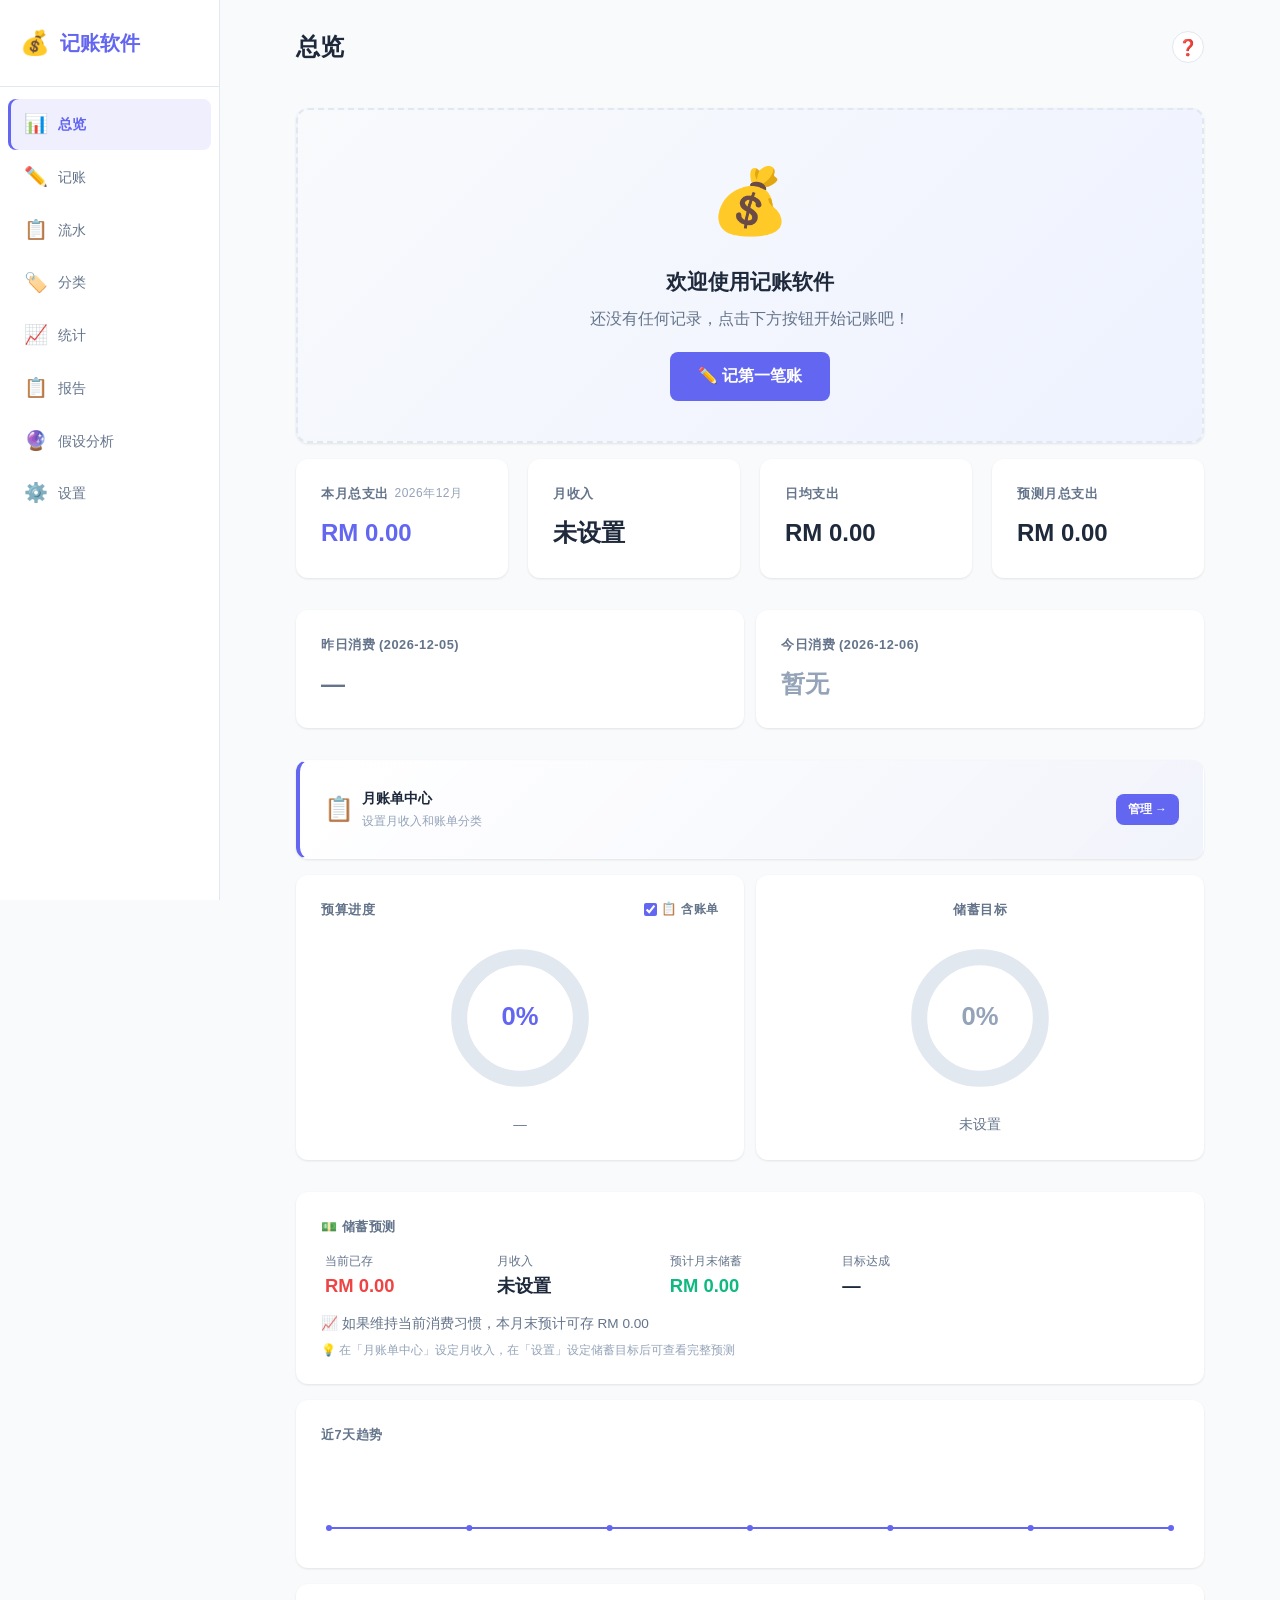
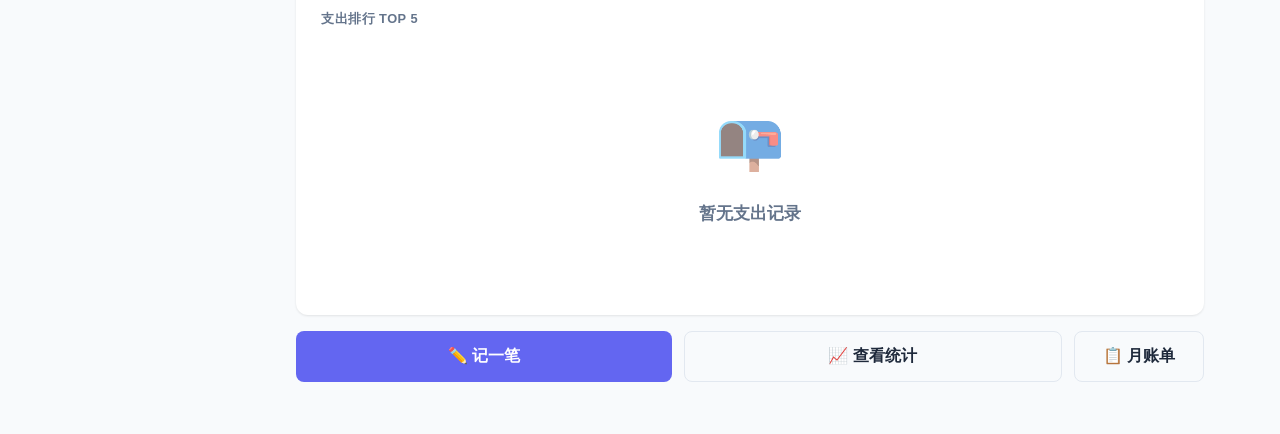
==== index.html @ 9da9f7ca "fix: waffle tooltip边界检测防飞出屏幕" ====
<!DOCTYPE html>
<html lang="zh-CN">
<head>
  <meta charset="UTF-8">
  <meta name="viewport" content="width=device-width, initial-scale=1.0, maximum-scale=1.0, user-scalable=no">
  <meta http-equiv="Content-Security-Policy" content="default-src 'none'; style-src 'unsafe-inline'; script-src 'unsafe-inline';">
  <title>记账软件 v2.6.0</title>
  <style>
/* ===== CSS DESIGN SYSTEM ===== */
:root {
  --primary: #6366F1;
  --primary-light: #818CF8;
  --primary-dark: #4F46E5;
  --success: #10B981;
  --success-light: #34D399;
  --warning: #F59E0B;
  --warning-light: #FBBF24;
  --danger: #EF4444;
  --danger-light: #F87171;
  --bg: #F8FAFC;
  --card-bg: #FFFFFF;
  --text-primary: #1E293B;
  --text-secondary: #64748B;
  --text-muted: #94A3B8;
  --bg-secondary: #F1F5F9;
  --bg-hover: #E2E8F0;
  --border: #E2E8F0;
  --radius-sm: 8px;
  --radius: 12px;
  --radius-lg: 16px;
  --shadow-sm: 0 1px 2px rgba(0,0,0,0.05);
  --shadow: 0 1px 3px rgba(0,0,0,0.06), 0 1px 2px rgba(0,0,0,0.04);
  --shadow-md: 0 4px 6px -1px rgba(0,0,0,0.07), 0 2px 4px -1px rgba(0,0,0,0.04);
  --shadow-lg: 0 10px 15px -3px rgba(0,0,0,0.08), 0 4px 6px -2px rgba(0,0,0,0.04);
  --transition: all 0.3s cubic-bezier(0.4, 0, 0.2, 1);
  --transition-fast: all 0.15s cubic-bezier(0.4, 0, 0.2, 1);
  --sidebar-width: 220px;
  --bottom-nav-height: 64px;
  --header-height: 56px;
  --safe-bottom: env(safe-area-inset-bottom, 0px);
}

/* ===== DARK MODE ===== */
[data-theme="dark"] {
  --primary: #818CF8;
  --primary-light: #A5B4FC;
  --primary-dark: #6366F1;
  --success: #34D399;
  --success-light: #6EE7B7;
  --warning: #FBBF24;
  --warning-light: #FCD34D;
  --danger: #F87171;
  --danger-light: #FCA5A5;
  --bg: #0F172A;
  --card-bg: #1E293B;
  --text-primary: #F1F5F9;
  --text-secondary: #94A3B8;
  --text-muted: #64748B;
  --bg-secondary: #1E293B;
  --bg-hover: #0F172A;
  --border: #334155;
  --shadow-sm: 0 1px 2px rgba(0,0,0,0.3);
  --shadow: 0 1px 3px rgba(0,0,0,0.4);
  --shadow-md: 0 4px 6px -1px rgba(0,0,0,0.5);
  --shadow-lg: 0 10px 15px -3px rgba(0,0,0,0.6);
}
[data-theme="dark"] .card:hover {
  border-color: #475569;
}
[data-theme="dark"] .btn-outline { border-color: #475569; }
[data-theme="dark"] .input-field { border-color: #475569; background: #0F172A; }
[data-theme="dark"] .modal-overlay { background: rgba(0,0,0,0.7); }
[data-theme="dark"] .bottom-nav { border-top-color: #334155; }
[data-theme="dark"] .sidebar { border-right-color: #334155; }
[data-theme="dark"] ::-webkit-scrollbar-thumb { background: #475569; }
[data-theme="dark"] .whatif-value-input,
[data-theme="dark"] .whatif-mode-select {
  background: #1E293B;
  color: #F1F5F9;
  border-color: #475569;
}
[data-theme="dark"] .whatif-cat-row {
  color: #F1F5F9;
}
[data-theme="dark"] .savings-bar-baseline {
  background: #64748B;
}

*, *::before, *::after { box-sizing: border-box; margin: 0; padding: 0; }

html { font-size: 16px; -webkit-text-size-adjust: 100%; }

body {
  font-family: -apple-system, BlinkMacSystemFont, "Segoe UI", Roboto, "Noto Sans SC", "PingFang SC", "Microsoft YaHei", sans-serif;
  background: var(--bg);
  color: var(--text-primary);
  line-height: 1.6;
  overflow-x: hidden;
  -webkit-font-smoothing: antialiased;
  -moz-osx-font-smoothing: grayscale;
}

a { color: var(--primary); text-decoration: none; }
button { cursor: pointer; font-family: inherit; font-size: inherit; border: none; background: none; }
input, textarea, select { font-family: inherit; font-size: inherit; outline: none; }
ul, ol { list-style: none; }

/* Scrollbar */
::-webkit-scrollbar { width: 6px; height: 6px; }
::-webkit-scrollbar-track { background: transparent; }
::-webkit-scrollbar-thumb { background: var(--border); border-radius: 3px; }
::-webkit-scrollbar-thumb:hover { background: var(--text-muted); }

/* ===== UTILITY ===== */
.flex { display: flex; }
.flex-col { display: flex; flex-direction: column; }
.flex-1 { flex: 1; }
.items-center { align-items: center; }
.justify-between { justify-content: space-between; }
.justify-center { justify-content: center; }
.gap-4 { gap: 4px; }
.gap-8 { gap: 8px; }
.gap-12 { gap: 12px; }
.gap-16 { gap: 16px; }
.mt-8 { margin-top: 8px; }
.mt-16 { margin-top: 16px; }
.mb-8 { margin-bottom: 8px; }
.mb-16 { margin-bottom: 16px; }
.text-center { text-align: center; }
.text-right { text-align: right; }
.text-xs { font-size: 0.75rem; }
.text-sm { font-size: 0.85rem; }
.text-lg { font-size: 1.15rem; }
.text-xl { font-size: 1.5rem; }
.text-2xl { font-size: 2rem; }
.font-bold { font-weight: 700; }
.font-semibold { font-weight: 600; }
.text-muted { color: var(--text-muted); }
.text-secondary { color: var(--text-secondary); }
.text-primary { color: var(--primary); }
.text-danger { color: var(--danger); }
.text-success { color: var(--success); }
.text-warning { color: var(--warning); }
.truncate { overflow: hidden; text-overflow: ellipsis; white-space: nowrap; }
.hidden { display: none !important; }
.w-full { width: 100%; }
.grid-2 { display: grid; grid-template-columns: 1fr 1fr; gap: 12px; }
.grid-3 { display: grid; grid-template-columns: 1fr 1fr 1fr; gap: 12px; }
.grid-4 { display: grid; grid-template-columns: 1fr 1fr; gap: 12px; }

@media (max-width: 600px) {
  .grid-2 { grid-template-columns: 1fr; }
}

@media (min-width: 481px) {
  .grid-4 { grid-template-columns: 1fr 1fr; }
}

@media (min-width: 1024px) {
  .grid-4 { grid-template-columns: 1fr 1fr 1fr 1fr; }
}

.grid-5 { display: grid; grid-template-columns: repeat(3, 1fr); gap: 8px; }

@media (min-width: 481px) {
  .grid-5 { grid-template-columns: repeat(5, 1fr); }
}
/* ===== APP LAYOUT ===== */
#app {
  display: flex;
  min-height: 100vh;
  max-width: 1200px;
  margin: 0 auto;
  position: relative;
}

/* Sidebar - desktop only */
.sidebar {
  display: none;
  width: var(--sidebar-width);
  background: var(--card-bg);
  border-right: 1px solid var(--border);
  padding: 24px 0;
  position: fixed;
  top: 0;
  left: 0;
  bottom: 0;
  z-index: 100;
  flex-direction: column;
  overflow-y: auto;
  animation: slideInLeft 0.3s ease;
}

.sidebar-logo {
  padding: 0 20px 24px;
  font-size: 1.25rem;
  font-weight: 700;
  color: var(--primary);
  display: flex;
  align-items: center;
  gap: 10px;
  border-bottom: 1px solid var(--border);
  margin-bottom: 12px;
}

.sidebar-logo span { font-size: 1.5rem; }

.sidebar-nav { flex: 1; padding: 0 8px; }

.sidebar-item {
  display: flex;
  align-items: center;
  gap: 10px;
  padding: 10px 16px;
  border-radius: var(--radius-sm);
  color: var(--text-secondary);
  font-size: 0.9rem;
  font-weight: 500;
  transition: var(--transition-fast);
  cursor: pointer;
  margin-bottom: 2px;
  user-select: none;
  -webkit-tap-highlight-color: transparent;
}

.sidebar-item:hover { background: var(--bg); color: var(--text-primary); }
.sidebar-item:active { transform: scale(0.98); }
.sidebar-item.active { background: rgba(99,102,241,0.1); color: var(--primary); font-weight: 600; box-shadow: inset 3px 0 0 var(--primary); }
.sidebar-item .icon { font-size: 1.2rem; width: 24px; text-align: center; }

/* Main content area */
.main-content {
  flex: 1;
  padding: 0 16px calc(90px + var(--safe-bottom));
  padding-top: var(--header-height);
  min-height: 100vh;
  transition: var(--transition);
  width: 100%;
}

/* Top header */
.top-header {
  display: flex;
  align-items: center;
  justify-content: space-between;
  padding: 14px 0 10px;
  margin-bottom: 18px;
  position: sticky;
  top: 0;
  background: var(--bg);
  z-index: 50;
}

.top-header h1 {
  font-size: 1.25rem;
  font-weight: 700;
  letter-spacing: -0.3px;
}

/* ===== PAGE SECTIONS ===== */
.page-section {
  display: none;
  animation: pageEnter 0.35s cubic-bezier(0.4, 0, 0.2, 1);
}

.page-section.active { display: block; }

/* ===== BOTTOM TAB NAVIGATION ===== */
.bottom-nav {
  display: flex;
  position: fixed;
  bottom: 0;
  left: 0;
  right: 0;
  background: var(--card-bg);
  border-top: 1px solid var(--border);
  z-index: 100;
  padding-bottom: var(--safe-bottom);
  height: calc(var(--bottom-nav-height) + var(--safe-bottom));
  box-shadow: 0 -1px 3px rgba(0,0,0,0.04);
}

.nav-item {
  flex: 1;
  display: flex;
  flex-direction: column;
  align-items: center;
  justify-content: center;
  gap: 2px;
  padding: 8px 4px 6px;
  color: var(--text-muted);
  font-size: 0.65rem;
  transition: var(--transition-fast);
  cursor: pointer;
  -webkit-tap-highlight-color: transparent;
  user-select: none;
  min-height: 48px;
}

.nav-item .nav-icon { font-size: 1.35rem; line-height: 1; transition: var(--transition-fast); }
.nav-item .nav-label { font-weight: 500; }
.nav-item.active { color: var(--primary); }
.nav-item.active .nav-icon { transform: scale(1.1); }
.nav-item:active { transform: scale(0.92); }
/* ===== COMMON COMPONENTS ===== */

/* Cards */
.card {
  background: var(--card-bg);
  border-radius: var(--radius);
  box-shadow: var(--shadow);
  padding: 16px;
  margin-bottom: 12px;
  transition: var(--transition);
  border: 1px solid transparent;
}

.card:hover {
  transform: translateY(-2px);
  box-shadow: var(--shadow-md);
  border-color: var(--border);
}

.card-title {
  font-size: 0.8rem;
  font-weight: 600;
  color: var(--text-secondary);
  margin-bottom: 10px;
  text-transform: uppercase;
  letter-spacing: 0.5px;
}

/* Buttons */
.btn {
  display: inline-flex;
  align-items: center;
  justify-content: center;
  gap: 6px;
  padding: 10px 20px;
  border-radius: var(--radius-sm);
  font-weight: 600;
  font-size: 0.9rem;
  transition: var(--transition-fast);
  cursor: pointer;
  border: none;
  -webkit-tap-highlight-color: transparent;
  user-select: none;
  position: relative;
  overflow: hidden;
}

.btn:active { transform: scale(0.96); }
.btn:hover { transform: translateY(-1px); }
.btn:active::after {
  content: '';
  position: absolute;
  inset: 0;
  background: rgba(255,255,255,0.2);
  border-radius: inherit;
  pointer-events: none;
}

.btn-primary { background: var(--primary); color: white; }
.btn-primary:hover { background: var(--primary-dark); }
.btn-success { background: var(--success); color: white; }
.btn-success:hover { background: #059669; }
.btn-warning { background: var(--warning); color: white; }
.btn-danger { background: var(--danger); color: white; }
.btn-danger:hover { background: #DC2626; }
.btn-outline { background: transparent; border: 1.5px solid var(--border); color: var(--text-primary); }
.btn-outline:hover { border-color: var(--primary); color: var(--primary); }
.btn-ghost { background: transparent; color: var(--text-secondary); }
.btn-ghost:hover { background: var(--bg); color: var(--text-primary); }
.btn-sm { padding: 6px 12px; font-size: 0.8rem; }
.btn-lg { padding: 14px 28px; font-size: 1rem; }
.btn-block { width: 100%; }

/* Form inputs */
.input-group { margin-bottom: 16px; }
.input-label {
  display: block;
  font-size: 0.85rem;
  font-weight: 600;
  color: var(--text-secondary);
  margin-bottom: 6px;
}

.input-field {
  width: 100%;
  padding: 10px 14px;
  border: 1.5px solid var(--border);
  border-radius: var(--radius-sm);
  background: var(--card-bg);
  color: var(--text-primary);
  font-size: 0.95rem;
  transition: var(--transition-fast);
}

.input-field:focus { border-color: var(--primary); box-shadow: 0 0 0 3px rgba(99,102,241,0.12); }
.input-field:hover { border-color: var(--primary-light); }
.input-field::placeholder { color: var(--text-muted); }

/* Modal */
.modal-overlay {
  position: fixed;
  inset: 0;
  background: rgba(0,0,0,0.45);
  z-index: 1001;
  display: none;
  align-items: center;
  justify-content: center;
  padding: 16px;
  animation: fadeIn 0.25s ease;
  backdrop-filter: blur(4px);
  -webkit-backdrop-filter: blur(4px);
  transition: background 0.25s ease;
}

.modal-overlay.open { display: flex; }

.modal-content {
  background: var(--card-bg);
  border-radius: var(--radius-lg);
  padding: 28px;
  max-width: 480px;
  width: 100%;
  max-height: 85vh;
  overflow-y: auto;
  animation: modalScale 0.35s cubic-bezier(0.34, 1.56, 0.64, 1);
  box-shadow: var(--shadow-lg);
}

.modal-title {
  font-size: 1.1rem;
  font-weight: 700;
  margin-bottom: 16px;
}

.modal-actions {
  display: flex;
  gap: 8px;
  justify-content: flex-end;
  margin-top: 20px;
  flex-wrap: wrap;
}

/* Toast */
.toast-container {
  position: fixed;
  top: 16px;
  left: 50%;
  transform: translateX(-50%);
  z-index: 999;
  display: flex;
  flex-direction: column;
  gap: 8px;
  pointer-events: none;
  max-width: calc(100vw - 32px);
}

.toast {
  background: var(--card-bg);
  border-radius: var(--radius-sm);
  padding: 12px 20px;
  box-shadow: var(--shadow-lg);
  font-size: 0.9rem;
  font-weight: 500;
  animation: toastSlide 0.35s cubic-bezier(0.34, 1.56, 0.64, 1);
  pointer-events: auto;
  display: flex;
  align-items: center;
  gap: 10px;
  border-left: 4px solid var(--primary);
  min-width: 200px;
  max-width: 400px;
  line-height: 1.4;
}

.toast.success { border-left-color: var(--success); }
.toast.error { border-left-color: var(--danger); }
.toast.warning { border-left-color: var(--warning); }

/* Empty state */
.empty-state {
  text-align: center;
  padding: 48px 16px;
  color: var(--text-muted);
}

.empty-state .empty-icon { font-size: 3rem; margin-bottom: 12px; display: block; }
.empty-state .empty-text { font-size: 1rem; margin-bottom: 4px; font-weight: 500; }
.empty-state .empty-hint { font-size: 0.85rem; line-height: 1.5; }

/* Badge */
.badge {
  display: inline-flex;
  align-items: center;
  padding: 2px 8px;
  border-radius: 10px;
  font-size: 0.75rem;
  font-weight: 600;
}

.badge-primary { background: rgba(99,102,241,0.1); color: var(--primary); }
.badge-success { background: rgba(16,185,129,0.1); color: var(--success); }
.badge-warning { background: rgba(245,158,11,0.1); color: var(--warning); }
.badge-danger { background: rgba(239,68,68,0.1); color: var(--danger); }
/* ===== ANIMATIONS ===== */
@keyframes slideInLeft {
  from { opacity: 0; transform: translateX(-20px); }
  to { opacity: 1; transform: translateX(0); }
}

@keyframes pageEnter {
  from { opacity: 0; transform: translateX(24px) scale(0.98); }
  to { opacity: 1; transform: translateX(0) scale(1); }
}

@keyframes fadeIn { from { opacity: 0; } to { opacity: 1; } }
@keyframes modalScale {
  from { opacity: 0; transform: scale(0.92) translateY(18px); }
  to { opacity: 1; transform: scale(1) translateY(0); }
}

@keyframes toastSlide {
  from { opacity: 0; transform: translateY(-20px) scale(0.92); }
  70% { opacity: 1; transform: translateY(4px) scale(1.01); }
  to { opacity: 1; transform: translateY(0) scale(1); }
}

@keyframes shake {
  0%, 100% { transform: translateX(0); }
  10%, 30%, 50%, 70%, 90% { transform: translateX(-4px); }
  20%, 40%, 60%, 80% { transform: translateX(4px); }
}
.shake { animation: shake 0.45s cubic-bezier(0.36, 0.07, 0.19, 0.97); }

@keyframes slideInRight {
  from { opacity: 0; transform: translateX(30px); }
  to { opacity: 1; transform: translateX(0); }
}
.warning-slide { animation: slideInRight 0.45s cubic-bezier(0.34, 1.56, 0.64, 1); }

@keyframes slideUp {
  from { opacity: 0; transform: translateY(16px); }
  to { opacity: 1; transform: translateY(0); }
}

@keyframes bpFadeIn {
  from { opacity: 0.5; transform: translateY(-6px); }
  to { opacity: 1; transform: translateY(0); }
}

.card-hover:hover {
  transform: translateY(-2px);
  box-shadow: 0 4px 12px rgba(0,0,0,0.08);
}

@keyframes chartModalFadeIn {
  from { opacity: 0; }
  to { opacity: 1; }
}
@keyframes chartModalScaleIn {
  from { opacity: 0; transform: scale(0.85); }
  to { opacity: 1; transform: scale(1); }
}

@keyframes expandFadeIn {
  from { opacity: 0; }
  to { opacity: 1; }
}
@keyframes expandSlideIn {
  from { opacity: 0; transform: translateY(20px) scale(0.95); }
  to { opacity: 1; transform: translateY(0) scale(1); }
}
/* ===== RECORD CARD POLISH ===== */
.record-card {
  transition: var(--transition);
  cursor: pointer;
  position: relative;
  overflow: hidden;
}
.record-card:hover {
  transform: translateY(-1px);
  box-shadow: var(--shadow-md);
}
.record-card:active {
  transform: scale(0.99);
}
/* ===== COMPACT RECORD VIEW ===== */
.record-card.compact {
  padding: 6px 10px;
  margin-bottom: 3px;
  border-radius: var(--radius-sm);
}
.record-card.compact:hover {
  transform: none;
  box-shadow: var(--shadow);
}
.record-card.compact:active {
  transform: none;
}
.record-card.compact .compact-row {
  display: flex;
  align-items: center;
  gap: 8px;
  font-size: 0.82rem;
}
.record-card.compact .compact-date {
  color: var(--text-muted);
  font-size: 0.75rem;
  white-space: nowrap;
  min-width: 75px;
  flex-shrink: 0;
}
.record-card.compact .compact-cat {
  display: flex;
  align-items: center;
  gap: 3px;
  min-width: 60px;
  flex-shrink: 0;
  font-weight: 500;
}
.record-card.compact .compact-note {
  flex: 1;
  min-width: 0;
  overflow: hidden;
  text-overflow: ellipsis;
  white-space: nowrap;
  color: var(--text-secondary);
  font-size: 0.78rem;
}
.record-card.compact .compact-amount {
  font-weight: 600;
  font-size: 0.85rem;
  white-space: nowrap;
  flex-shrink: 0;
  text-align: right;
  min-width: 70px;
}
.record-card.compact .record-del-btn {
  position: static !important;
  opacity: 0.5 !important;
  font-size: 0.7rem !important;
  padding: 0 4px !important;
  flex-shrink: 0;
}
.record-card.compact .record-delete-btn {
  display: none;
}
.record-card.compact:hover .record-del-btn {
  opacity: 0.8 !important;
}
.view-toggle-btn {
  background: var(--bg);
  border: 1px solid var(--border);
  border-radius: var(--radius-sm);
  padding: 4px 10px;
  font-size: 0.78rem;
  cursor: pointer;
  transition: var(--transition-fast);
  color: var(--text-secondary);
  display: inline-flex;
  align-items: center;
  gap: 4px;
}
.view-toggle-btn:hover {
  border-color: var(--primary);
  color: var(--primary);
}
.view-toggle-btn.active {
  background: var(--primary);
  color: white;
  border-color: var(--primary);
}
/* ===== CATEGORY ACCORDION ===== */
.cat-item {
  border-bottom: 1px solid var(--border);
  background: var(--card-bg);
  transition: background 0.15s;
}

/* Header row */
.cat-header {
  display: flex;
  align-items: center;
  gap: 8px;
  padding: 10px 12px;
  cursor: default;
  user-select: none;
}

/* Expand/collapse arrow */
.cat-arrow {
  font-size: 0.55rem;
  color: var(--text-muted);
  flex-shrink: 0;
  width: 18px;
  height: 18px;
  display: inline-flex;
  align-items: center;
  justify-content: center;
  border-radius: 4px;
  cursor: pointer;
  transition: transform 0.25s ease, background 0.15s, color 0.15s;
  user-select: none;
}
.cat-arrow:hover {
  color: var(--text-primary);
  background: var(--bg);
}
.cat-arrow.expanded {
  transform: rotate(90deg);
}
.cat-arrow-empty {
  width: 18px;
  flex-shrink: 0;
}

/* Color dot */
.cat-dot {
  width: 10px;
  height: 10px;
  border-radius: 50%;
  flex-shrink: 0;
  display: inline-block;
}

/* Icon */
.cat-icon {
  font-size: 1.15rem;
  flex-shrink: 0;
  line-height: 1;
}

/* Name */
.cat-name {
  flex: 1;
  font-weight: 600;
  font-size: 0.88rem;
  min-width: 0;
  overflow: hidden;
  text-overflow: ellipsis;
  white-space: nowrap;
  color: var(--text-primary);
}

/* Budget input group */
.cat-budget {
  display: flex;
  align-items: center;
  gap: 3px;
  flex-shrink: 0;
  margin-left: auto;
}
.cat-budget .budget-input {
  width: 68px;
  padding: 3px 6px;
  border: 1px solid var(--border);
  border-radius: 4px;
  background: var(--card-bg);
  color: var(--text-primary);
  font-size: 0.82rem;
  text-align: right;
  outline: none;
}
.cat-budget .budget-input:focus {
  border-color: var(--primary);
  box-shadow: 0 0 0 2px rgba(99,102,241,0.15);
}
.cat-budget .budget-toggle {
  padding: 2px 7px;
  font-size: 0.7rem;
  border: 1px solid var(--border);
  border-radius: 4px;
  background: var(--card-bg);
  cursor: pointer;
  user-select: none;
  color: var(--text-secondary);
  line-height: 1.2;
  transition: border-color 0.15s;
}
.cat-budget .budget-toggle:hover {
  border-color: var(--primary);
  color: var(--primary);
}
.cat-budget .budget-unit {
  font-size: 0.7rem;
  color: var(--text-muted);
  white-space: nowrap;
}

/* Action icons in header */
.cat-action-icons {
  display: flex;
  align-items: center;
  gap: 1px;
  flex-shrink: 0;
  margin: 0 2px;
}
.cat-action-icon {
  font-size: 0.7rem;
  cursor: pointer;
  padding: 2px 5px;
  border-radius: 4px;
  opacity: 0.35;
  transition: opacity 0.15s, background 0.15s;
  line-height: 1;
  user-select: none;
}
.cat-action-icon:hover {
  opacity: 1;
  background: var(--bg);
}

/* Body (collapsible) */
.cat-body {
  overflow: hidden;
  transition: max-height 0.35s cubic-bezier(0.4, 0, 0.2, 1);
}
.cat-body-inner {
  padding: 0 14px 10px 48px;
  border-top: 1px dashed var(--border);
  margin-top: 0;
}

/* Children container inside expanded body */
.cat-children {
  border-left: 2px solid var(--border);
  margin-left: 0;
  padding-left: 0;
}

/* Action buttons */
.cat-actions {
  display: flex;
  gap: 8px;
  padding: 10px 0 4px 0;
  flex-wrap: wrap;
}
.cat-btn {
  display: inline-flex;
  align-items: center;
  gap: 4px;
  padding: 6px 14px;
  font-size: 0.78rem;
  border: 1px solid var(--border);
  border-radius: 6px;
  background: var(--card-bg);
  color: var(--text-primary);
  cursor: pointer;
  transition: all 0.15s;
  line-height: 1.2;
  user-select: none;
}
.cat-btn:hover {
  border-color: var(--primary);
  color: var(--primary);
  background: var(--bg);
}

/* Breadcrumb for deep nesting */
.cat-breadcrumb {
  font-size: 0.72rem;
  color: var(--text-muted);
  padding: 5px 0 8px 0;
  display: flex;
  align-items: center;
  gap: 3px;
  flex-wrap: wrap;
  border-bottom: 1px solid var(--border);
  margin-bottom: 8px;
}
.cat-breadcrumb .crumb-item {
  cursor: pointer;
  padding: 2px 5px;
  border-radius: 4px;
  transition: background 0.15s, color 0.15s;
  color: var(--text-secondary);
}
.cat-breadcrumb .crumb-item:hover {
  background: var(--bg);
  color: var(--primary);
}
.cat-breadcrumb .crumb-sep {
  color: var(--text-muted);
  font-size: 0.65rem;
}
.cat-breadcrumb .crumb-current {
  color: var(--text-primary);
  font-weight: 600;
}
/* ===== CALENDAR HEATMAP ===== */
.heatmap-container { user-select: none; }
.heatmap-grid {
  display: grid;
  grid-template-columns: repeat(7, 1fr);
  gap: 3px;
  margin-top: 8px;
}
.heatmap-day {
  aspect-ratio: 1;
  display: flex;
  align-items: center;
  justify-content: center;
  font-size: 0.78rem;
  font-weight: 500;
  border-radius: 6px;
  cursor: pointer;
  transition: transform 0.15s ease, box-shadow 0.15s ease;
  position: relative;
  min-height: 36px;
}
.heatmap-day:hover {
  transform: scale(1.12);
  box-shadow: 0 2px 8px rgba(0,0,0,0.15);
  z-index: 2;
}
.heatmap-day.future {
  opacity: 0.35;
  cursor: default;
  pointer-events: none;
}
.heatmap-day.empty-day {
  background: #F1F5F9 !important;
  color: #94A3B8;
}
[data-theme="dark"] .heatmap-day.empty-day {
  background: #1E293B !important;
  color: #64748B;
}
.heatmap-day .heatmap-tooltip {
  display: none;
  position: absolute;
  bottom: 110%;
  left: 50%;
  transform: translateX(-50%);
  background: #1E293B;
  color: white;
  padding: 4px 10px;
  border-radius: 6px;
  font-size: 0.72rem;
  white-space: nowrap;
  z-index: 10;
  font-weight: 500;
  box-shadow: 0 2px 8px rgba(0,0,0,0.2);
}
[data-theme="dark"] .heatmap-day .heatmap-tooltip { background: #0F172A; }
.heatmap-day:hover .heatmap-tooltip { display: block; }
.heatmap-weekday {
  text-align: center;
  font-size: 0.7rem;
  color: var(--text-muted);
  font-weight: 600;
  padding: 2px 0;
}
.heatmap-legend {
  display: flex;
  align-items: center;
  gap: 4px;
  margin-top: 8px;
  flex-wrap: wrap;
  justify-content: center;
}
.heatmap-legend-item {
  width: 16px;
  height: 16px;
  border-radius: 3px;
}
.heatmap-legend-label {
  font-size: 0.65rem;
  color: var(--text-muted);
  margin-right: 6px;
}
.heatmap-day-popup {
  margin-top: 12px;
  border-top: 1px solid var(--border);
  padding-top: 12px;
}
.heatmap-day-popup-title {
  font-size: 0.85rem;
  font-weight: 600;
  margin-bottom: 8px;
  color: var(--text-secondary);
}
/* ===== BUDGET VIEW TOGGLE (slider style) ===== */
.budget-view-toggle {
  position: relative;
  display: inline-flex;
  border: 1px solid var(--border);
  border-radius: 6px;
  overflow: hidden;
  font-size: 0.72rem;
  cursor: pointer;
  user-select: none;
  line-height: 1;
}
.budget-view-toggle .bvt-slider {
  position: absolute;
  top: 1px;
  bottom: 1px;
  left: 1px;
  width: calc(50% - 1px);
  background: var(--primary);
  border-radius: 5px;
  z-index: 1;
  transition: left 0.2s ease;
}
.budget-view-toggle.segmented .bvt-slider {
  left: 50%;
}
.budget-view-toggle .bvt-label {
  padding: 3px 10px;
  position: relative;
  z-index: 2;
  transition: color 0.15s;
  color: var(--text-primary);
}
.budget-view-toggle .bvt-label.active {
  color: #fff;
}

/* Budget progress bar fill */
.budget-bar-fill {
  transition: width 0.35s ease;
}
/* 🔮 What-If Analysis */
.whatif-container {
  max-width: 1200px;
  margin: 0 auto;
}
.whatif-param-item {
  display: flex;
  flex-direction: column;
  gap: 4px;
}
.whatif-cat-root {
  border: 1px solid var(--border, #e5e7eb);
  border-radius: 8px;
  margin-bottom: 8px;
  overflow: hidden;
}
.whatif-cat-root-header {
  display: flex;
  align-items: center;
  gap: 8px;
  padding: 8px 12px;
  cursor: pointer;
  background: var(--bg-secondary, #f9fafb);
  font-weight: 500;
  font-size: 0.9rem;
}
.whatif-cat-root-header:hover {
  background: var(--bg-hover, #f3f4f6);
}
.whatif-expand-icon {
  font-size: 0.7rem;
  width: 16px;
  text-align: center;
}
.whatif-cat-body {
  padding: 8px 12px 8px 28px;
}
.whatif-cat-row {
  display: flex;
  align-items: center;
  gap: 8px;
  padding: 4px 0;
  flex-wrap: wrap;
}
.whatif-cat-child {
  padding-left: 20px;
  border-left: 2px solid var(--border, #e5e7eb);
}
.whatif-cat-label {
  min-width: 80px;
  font-size: 0.85rem;
  font-weight: 500;
}
.whatif-mode-select {
  width: auto;
  min-width: 100px;
  padding: 4px 8px;
  font-size: 0.8rem;
}
.whatif-value-input {
  width: 80px;
  padding: 4px 8px;
  font-size: 0.8rem;
}
.whatif-hypo-row {
  display: flex;
  align-items: center;
  gap: 8px;
  margin-bottom: 8px;
}
.whatif-hypo-row .input-field {
  padding: 4px 8px;
  font-size: 0.8rem;
}
.whatif-summary-card {
  background: linear-gradient(135deg, var(--bg-secondary, #f9fafb), var(--card-bg));
}
.whatif-progress-bar {
  height: 8px;
  background: var(--border, #e5e7eb);
  border-radius: 4px;
  overflow: hidden;
  max-width: 200px;
  margin: 0 auto;
}
.whatif-progress-fill {
  height: 100%;
  background: var(--primary, #6366F1);
  border-radius: 4px;
  transition: width 0.3s;
}
.whatif-ring {
  border-radius: 50%;
}
/* Savings comparison horizontal bar */
.savings-row {
  display: flex;
  align-items: center;
  gap: 8px;
  justify-content: center;
  margin-bottom: 12px;
  flex-wrap: wrap;
  font-size: 0.85rem;
}
.savings-row .savings-value {
  font-weight: 700;
}
.savings-row .savings-arrow {
  font-size: 1rem;
  color: var(--text-muted);
}
.savings-row .savings-pct {
  font-size: 0.75rem;
  color: var(--text-muted);
}
.savings-bar-wrapper {
  max-width: 360px;
  margin: 0 auto 8px;
}
.savings-bar-track {
  position: relative;
  height: 14px;
  background: var(--bg-secondary, #f3f4f6);
  border-radius: 7px;
  overflow: hidden;
}
.savings-bar-fill {
  position: absolute;
  top: 0;
  height: 100%;
  border-radius: 7px;
  transition: width 0.4s ease;
  min-width: 4px;
}
.savings-bar-fill.fill-better {
  background: linear-gradient(90deg, #10B981, #059669);
}
.savings-bar-fill.fill-worse {
  background: linear-gradient(90deg, #EF4444, #DC2626);
}
.savings-bar-baseline {
  position: absolute;
  top: -2px;
  left: 50%;
  width: 2px;
  height: calc(100% + 4px);
  background: var(--text-primary, #1E293B);
  z-index: 2;
  border-radius: 1px;
}
.savings-bar-scale {
  display: flex;
  justify-content: space-between;
  margin-top: 2px;
  font-size: 0.6rem;
  color: var(--text-muted);
  padding: 0 4px;
}
.savings-compare-footer {
  text-align: center;
  font-size: 0.8rem;
  padding-top: 6px;
  border-top: 1px solid var(--border, #e5e7eb);
  margin-top: 8px;
}
.savings-compare-footer .savings-target {
  color: var(--text-muted);
}
.savings-compare-footer .savings-status {
  margin-left: 8px;
  font-weight: 600;
}
.whatif-compare-table {
  font-size: 0.85rem;
}
.whatif-compare-header {
  display: grid;
  grid-template-columns: 2fr 1fr 1fr 1fr 1fr;
  gap: 8px;
  padding: 8px 0;
  font-weight: 600;
  font-size: 0.75rem;
  color: var(--text-muted);
  border-bottom: 1px solid var(--border, #e5e7eb);
}
.whatif-compare-row {
  display: grid;
  grid-template-columns: 2fr 1fr 1fr 1fr 1fr;
  gap: 8px;
  padding: 6px 0;
  align-items: center;
  border-bottom: 1px solid var(--border, #e5e7eb);
}
.whatif-child-row {
  font-size: 0.8rem;
  color: var(--text-secondary, #64748B);
  padding-left: 4px;
}
.whatif-compare-total {
  border-bottom: none;
  border-top: 2px solid var(--border, #e5e7eb);
  padding-top: 8px;
  margin-top: 4px;
}

.whatif-two-col {
  display: grid;
  grid-template-columns: 1fr 1fr;
  gap: 20px;
  align-items: start;
}
.whatif-left {
  min-width: 0;
  position: sticky;
  top: 16px;
}
.whatif-right {
  min-width: 0;
}
.whatif-right-empty {
  display: flex;
  align-items: center;
  justify-content: center;
  min-height: 400px;
  border: 2px dashed var(--border, #e5e7eb);
  border-radius: 12px;
  color: var(--text-muted);
  text-align: center;
  padding: 40px;
  font-size: 0.9rem;
}
@media (max-width: 768px) {
  .whatif-two-col {
    grid-template-columns: 1fr;
  }
  .whatif-left {
    position: static;
  }
}

/* Savings bar contrast fixes for dark mode */
[data-theme="dark"] .savings-bar-track {
  background: #374151; /* darker gray for better contrast */
}

[data-theme="dark"] .savings-bar-baseline {
  background: #94A3B8; /* lighter gray instead of #64748B */
  width: 3px;          /* slightly thicker */
  box-shadow: 0 0 4px rgba(0,0,0,0.3);
}

.savings-bar-fill.fill-better {
  background: linear-gradient(90deg, #059669, #10B981);
  box-shadow: 0 0 6px rgba(16,185,129,0.4);
}

.savings-bar-fill.fill-worse {
  background: linear-gradient(90deg, #DC2626, #EF4444);
  box-shadow: 0 0 6px rgba(239,68,68,0.4);
}

[data-theme="dark"] .savings-bar-fill.fill-better {
  box-shadow: 0 0 8px rgba(16,185,129,0.5);
}

[data-theme="dark"] .savings-bar-fill.fill-worse {
  box-shadow: 0 0 8px rgba(239,68,68,0.5);
}
/* ===== BILLS CENTER COMPONENTS ===== */

/* Card variant for Bills Center modal */
.bills-card {
  margin-bottom: 8px;
  padding: 12px;
}

/* Card title bar with flex layout */
.bills-card-title {
  font-size: 0.75rem;
  display: flex;
  align-items: center;
  justify-content: space-between;
}

/* Income input (larger, bolder) */
.bills-income-input {
  font-size: 1rem;
  font-weight: 600;
}

/* Bill list row item */
.bills-list-item {
  display: flex;
  align-items: center;
  gap: 8px;
  padding: 6px 0;
  border-bottom: 1px solid var(--border);
}

/* Bill category icon (clickable) */
.bills-cat-icon {
  cursor: pointer;
  font-size: 1.2rem;
}

/* Bill amount inline input */
.bills-amount-input {
  width: 90px;
  padding: 4px 8px;
  font-size: 0.85rem;
  text-align: right;
}

/* Small delete button */
.bills-delete-btn {
  padding: 2px 6px;
  font-size: 0.7rem;
  color: var(--danger);
  opacity: 0.6;
}

/* Summary card with background tint */
.bills-summary {
  padding: 12px;
  background: var(--bg);
}

/* Dashed summary divider */
.bills-summary-divider {
  border-top: 2px dashed var(--border);
  margin: 6px 0;
}

/* Summary total amount (primary color) */
.bills-total-amount {
  color: var(--primary);
  font-size: 1.1rem;
}

/* ===== CATEGORY PICKER BILLS SECTION ===== */

/* Section header with border-top */
.picker-section-header {
  font-size: 0.85rem;
  font-weight: 600;
  padding: 8px 4px 4px;
  color: var(--text-secondary);
  border-top: 1px solid var(--border);
  margin-top: 4px;
}

/* Bill category item in picker */
.picker-bill-item {
  padding: 8px 12px;
  cursor: pointer;
  border-radius: var(--radius-sm);
  transition: var(--transition-fast);
  display: flex;
  align-items: center;
  gap: 8px;
  background: rgba(99, 102, 241, 0.04);
}

.picker-bill-item:hover {
  background: var(--bg);
}

/* Bill badge in picker */
.picker-bill-badge {
  font-size: 0.65rem;
  padding: 1px 5px;
  border-radius: 4px;
  background: var(--primary);
  color: white;
  margin-left: auto;
}

/* ===== BILL TOGGLE (Chart) ===== */

.bill-toggle {
  display: inline-flex;
  align-items: center;
  gap: 4px;
  font-size: 0.78rem;
  cursor: pointer;
  margin-left: auto;
}

.bill-toggle input[type="checkbox"] {
  accent-color: var(--primary);
}

/* ===== PERCENT BASE GROUP ===== */

.percent-base-group {
  display: none;
}

.percent-base-group.visible {
  display: block;
}
/* ===== PRINT STYLES ===== */
@media print {
  @page { margin: 15mm; }
  body { background: white; color: black; }
  /* Hide everything except the report page */
  .sidebar, .bottom-nav, .top-header, .toast-container, .modal-overlay,
  .nav-item, .sidebar-item,
  #toastContainer, #modalOverlay,
  .page-section:not(#page-report),
  .report-header-buttons,
  .no-print { display: none !important; }
  .main-content { margin: 0 !important; max-width: 100% !important; padding: 0 !important; }
  #page-report { display: block !important; }
  #page-report .card { box-shadow: none !important; border: 1px solid #ddd !important; break-inside: avoid; page-break-inside: avoid; }
  #page-report canvas { max-width: 100% !important; }
  #page-report .btn { display: none !important; }
}
/* ===== RESPONSIVE: TABLET (480px+) ===== */
@media (min-width: 481px) {
  .main-content {
    padding: 0 28px 28px;
    padding-top: var(--header-height);
  }
  .top-header {
    padding: 16px 0 12px;
  }
  .grid-4 { gap: 16px; }
  .card { padding: 20px; }
}

/* ===== RESPONSIVE: DESKTOP (1024px+) ===== */
@media (min-width: 1024px) {
  .sidebar { display: flex; }
  .bottom-nav { display: none; }
  .main-content {
    margin-left: var(--sidebar-width);
    max-width: calc(1200px - var(--sidebar-width));
    padding: 0 36px 36px;
    padding-top: 28px;
  }
  .top-header { position: static; padding: 0 0 24px; }
  .top-header h1 { font-size: 1.5rem; }
  .grid-4 { gap: 20px; }
  .card { padding: 24px; margin-bottom: 16px; }
}

/* ===== TAB NAV INDICATOR ===== */
.nav-item { position: relative; }
.nav-item::after {
  content: '';
  position: absolute;
  bottom: 2px;
  left: 50%;
  transform: translateX(-50%) scaleX(0);
  width: 24px;
  height: 3px;
  border-radius: 2px;
  background: var(--primary);
  transition: transform 0.25s cubic-bezier(0.34, 1.56, 0.64, 1);
}
.nav-item.active::after { transform: translateX(-50%) scaleX(1); }

/* ===== EMPTY STATE POLISH ===== */
.empty-state { padding: 56px 16px; }
.empty-state .empty-icon { font-size: 3.5rem; margin-bottom: 16px; opacity: 0.6; }
.empty-state .empty-text { font-size: 1.05rem; font-weight: 600; color: var(--text-secondary); margin-bottom: 6px; }
.empty-state .empty-hint { font-size: 0.85rem; color: var(--text-muted); max-width: 280px; margin: 0 auto; line-height: 1.5; }

/* ===== CHART EXPAND MODAL ===== */
.chart-modal-backdrop {
  position: fixed;
  z-index: 1000;
  top: 0;
  left: 0;
  width: 100vw;
  height: 100vh;
  background: rgba(0,0,0,0.4);
  display: flex;
  align-items: center;
  justify-content: center;
  animation: chartModalFadeIn 0.2s ease;
}
.chart-modal {
  background: var(--card-bg);
  border-radius: var(--radius-lg);
  box-shadow: 0 20px 60px rgba(0,0,0,0.15);
  max-width: min(90vw, 800px);
  max-height: 90vh;
  overflow: auto;
  padding: 24px;
  animation: chartModalScaleIn 0.25s cubic-bezier(0.34, 1.56, 0.64, 1);
  position: relative;
}
.chart-modal .heatmap-grid {
  max-width: 500px;
  margin: 0 auto;
}
.chart-modal .heatmap-day {
  min-width: 36px;
  min-height: 36px;
  font-size: 0.85rem;
}
.chart-modal-close {
  position: absolute;
  top: 8px;
  right: 8px;
  width: 32px;
  height: 32px;
  border-radius: 50%;
  border: none;
  background: var(--border);
  color: var(--text-secondary);
  font-size: 1rem;
  cursor: pointer;
  display: flex;
  align-items: center;
  justify-content: center;
  transition: var(--transition-fast);
}
.chart-modal-close:hover {
  background: var(--danger);
  color: white;
}

/* ===== CHART EXPAND (MODAL) — Issues 1&4 ===== */
/* Dimmed backdrop */
.chart-expand-overlay {
  position: fixed !important;
  z-index: 1000 !important;
  inset: 0 !important;
  background: rgba(0,0,0,0.4) !important;
  display: flex !important;
  align-items: center !important;
  justify-content: center !important;
  animation: expandFadeIn 0.25s ease !important;
}

/* Inner modal card */
.chart-expand-inner {
  background: var(--card-bg) !important;
  border-radius: 16px !important;
  padding: 20px 24px !important;
  max-width: 720px !important;
  width: 92% !important;
  max-height: 88vh !important;
  overflow-y: auto !important;
  position: relative !important;
  box-shadow: 0 20px 60px rgba(0,0,0,0.2) !important;
  animation: expandSlideIn 0.25s ease !important;
}

.chart-expand-inner canvas {
  max-width: 100% !important;
  max-height: 65vh !important;
  margin: 0 auto !important;
  display: block !important;
}

/* Close button inside modal */
.chart-expand-close {
  position: absolute !important;
  top: 8px !important;
  right: 8px !important;
  z-index: 1 !important;
  background: var(--danger) !important;
  color: white !important;
  border: none !important;
  border-radius: 50% !important;
  width: 32px !important;
  height: 32px !important;
  font-size: 0.9rem !important;
  cursor: pointer !important;
  display: flex !important;
  align-items: center !important;
  justify-content: center !important;
  box-shadow: 0 2px 8px rgba(0,0,0,0.15) !important;
  line-height: 1 !important;
}

/* Heatmap constraint inside expand modal (Issue 2) */
.chart-expand-inner .heatmap-grid {
  max-width: 480px !important;
  margin: 0 auto !important;
}
.chart-expand-inner .heatmap-day {
  width: 54px !important;
  height: 54px !important;
  font-size: 0.85rem !important;
}
.chart-expand-inner #expandPieChart {
  width: 100% !important;
  max-width: 650px !important;
  height: 400px !important;
  margin: 0 auto !important;
  display: block !important;
  pointer-events: auto !important;
  touch-action: auto !important;
}

/* Ensure main pie chart receives mouse events */
#pieChart {
  pointer-events: auto;
}

/* ===== SETTINGS NAV CARD ===== */

.settings-nav-card {
  border-left: 4px solid var(--primary);
  padding: 12px;
  cursor: pointer;
}

.settings-nav-card .settings-nav-icon {
  font-size: 1.2rem;
}

.settings-nav-card .settings-nav-title {
  font-weight: 600;
  font-size: 0.9rem;
}

.settings-nav-card .settings-nav-subtitle {
  font-size: 0.75rem;
  color: var(--text-muted);
}

.settings-nav-card .settings-nav-arrow {
  margin-left: auto;
  font-size: 0.78rem;
  color: var(--primary);
}

.settings-nav-card .settings-nav-hint {
  font-size: 0.7rem;
  color: var(--text-secondary);
  margin-top: 8px;
}
/* ===== PAGE GUIDE STYLES ===== */

.guide-btn {
  width: 32px;
  height: 32px;
  border-radius: 50%;
  display: flex;
  align-items: center;
  justify-content: center;
  font-size: 1rem;
  cursor: pointer;
  background: var(--card-bg);
  border: 1.5px solid var(--border);
  color: var(--text-secondary);
  transition: var(--transition-fast);
  flex-shrink: 0;
}
.guide-btn:hover {
  border-color: var(--primary);
  color: var(--primary);
  background: rgba(99, 102, 241, 0.06);
}

.guide-section {
  margin-bottom: 20px;
  padding-bottom: 16px;
  border-bottom: 1px solid var(--border);
}
.guide-section:last-child {
  border-bottom: none;
  margin-bottom: 0;
  padding-bottom: 0;
}

.guide-section h3 {
  font-size: 1rem;
  font-weight: 700;
  margin: 0 0 10px 0;
  color: var(--text-primary);
  display: flex;
  align-items: center;
  gap: 6px;
}

.guide-section p {
  font-size: 0.88rem;
  line-height: 1.7;
  color: var(--text-secondary);
  margin: 0 0 8px 0;
}

.guide-section ul,
.guide-section ol {
  margin: 6px 0 0 0;
  padding-left: 20px;
}
.guide-section li {
  font-size: 0.85rem;
  line-height: 1.7;
  color: var(--text-secondary);
  margin-bottom: 4px;
}
.guide-section li strong {
  color: var(--text-primary);
}

.guide-feature-grid {
  display: grid;
  grid-template-columns: 1fr 1fr;
  gap: 8px;
  margin-top: 8px;
}
.guide-feature-item {
  background: var(--bg);
  border-radius: var(--radius-sm);
  padding: 10px 12px;
  font-size: 0.82rem;
  line-height: 1.5;
  color: var(--text-secondary);
}
.guide-feature-item strong {
  display: block;
  color: var(--text-primary);
  margin-bottom: 2px;
}

.guide-tip {
  background: rgba(245, 158, 11, 0.08);
  border-left: 3px solid var(--warning);
  padding: 10px 14px;
  border-radius: var(--radius-sm);
  font-size: 0.82rem;
  line-height: 1.6;
  color: var(--text-secondary);
  margin-top: 8px;
}

.guide-mode-toggle {
  display: inline-flex;
  align-items: center;
  gap: 4px;
  padding: 2px 10px;
  font-size: 0.72rem;
  font-weight: 600;
  border: 1.5px solid var(--border);
  border-radius: 12px;
  background: var(--bg);
  color: var(--text-secondary);
  cursor: pointer;
  transition: var(--transition-fast);
  float: right;
  margin-top: 2px;
}
.guide-mode-toggle:hover {
  border-color: var(--primary);
  color: var(--primary);
  background: rgba(99,102,241,0.06);
}

</style>
</head>
<body>

  <!-- Toast container -->
  <div class="toast-container" id="toastContainer"></div>

  <!-- Modal container -->
  <div class="modal-overlay" id="modalOverlay">
    <div class="modal-content" id="modalContent"></div>
  </div>

  <div id="app">
    <!-- Sidebar -->
    <aside class="sidebar" id="sidebar">
      <div class="sidebar-logo">
        <span>💰</span> 记账软件
      </div>
      <nav class="sidebar-nav" id="sidebarNav">
        <div class="sidebar-item active" data-tab="overview"><span class="icon">📊</span> 总览</div>
        <div class="sidebar-item" data-tab="add"><span class="icon">✏️</span> 记账</div>
        <div class="sidebar-item" data-tab="records"><span class="icon">📋</span> 流水</div>
        <div class="sidebar-item" data-tab="categories"><span class="icon">🏷️</span> 分类</div>
        <div class="sidebar-item" data-tab="stats"><span class="icon">📈</span> 统计</div>
        <div class="sidebar-item" data-tab="report"><span class="icon">📋</span> 报告</div>
        <div class="sidebar-item" data-tab="whatif"><span class="icon">🔮</span> 假设分析</div>
        <div class="sidebar-item" data-tab="settings"><span class="icon">⚙️</span> 设置</div>
      </nav>
    </aside>

    <!-- Main content -->
    <main class="main-content" id="mainContent">
      <!-- Top header -->
      <div class="top-header" id="topHeader">
        <h1 id="pageTitle">总览</h1>
        <button class="guide-btn" onclick="showPageGuide(window.currentTab)" title="页面引导">❓</button>
      </div>

      <!-- 总览 (Overview) -->
      <section class="page-section active" id="page-overview" data-page="overview"></section>

      <!-- 记账 (Add Record) -->
      <section class="page-section" id="page-add" data-page="add"></section>

      <!-- 流水 (Records) -->
      <section class="page-section" id="page-records" data-page="records"></section>

      <!-- 分类 (Categories) -->
      <section class="page-section" id="page-categories" data-page="categories"></section>

      <!-- 统计 (Statistics) -->
      <section class="page-section" id="page-stats" data-page="stats"></section>

      <!-- 报告 (Report) -->
      <section class="page-section" id="page-report" data-page="report"></section>

      <!-- 设置 (Settings) -->
      <section class="page-section" id="page-settings" data-page="settings"></section>

      <!-- 假设分析 (What-If) -->
      <section class="page-section" id="page-whatif" data-page="whatif"></section>
    </main>
  </div>

  <!-- Bottom tab navigation (mobile) -->
  <nav class="bottom-nav" id="bottomNav">
    <div class="nav-item active" data-tab="overview"><span class="nav-icon">📊</span><span class="nav-label">总览</span></div>
    <div class="nav-item" data-tab="add"><span class="nav-icon">➕</span><span class="nav-label">记账</span></div>
    <div class="nav-item" data-tab="records"><span class="nav-icon">📋</span><span class="nav-label">流水</span></div>
    <div class="nav-item" data-tab="categories"><span class="nav-icon">🏷️</span><span class="nav-label">分类</span></div>
    <div class="nav-item" data-tab="stats"><span class="nav-icon">📈</span><span class="nav-label">统计</span></div>
    <div class="nav-item" data-tab="report"><span class="nav-icon">📋</span><span class="nav-label">报告</span></div>
    <div class="nav-item" data-tab="whatif"><span class="nav-icon">🔮</span><span class="nav-label">假设分析</span></div>
    <div class="nav-item" data-tab="settings"><span class="nav-icon">⚙️</span><span class="nav-label">设置</span></div>
  </nav>

  <script>
/* ============================================================
   DATA LAYER — localStorage CRUD
   ============================================================ */
(function() {
'use strict';

const COLORS = [
  '#6366F1','#10B981','#F59E0B','#EF4444','#8B5CF6','#EC4899','#14B8A6',
  '#F97316','#06B6D4','#84CC16','#A855F7','#E11D48','#0EA5E9','#D97706'
];

function escHtml(str) {
  var m = { '&':'&amp;','<':'&lt;','>':'&gt;','"':'&quot;',"'":'&#39;','`':'&#96;' };
  return String(str).replace(/[&<>"'`]/g, function(c) { return m[c]; });
}

const DEFAULT_CATEGORIES = [
  { id: 'cat-root-1', name: '餐饮', icon: '🍜', color: '#6366F1', parentId: null, sortOrder: 0 },
    { id: 'cat-child-1-1', name: '早餐', icon: '🥐', color: '#6366F1', parentId: 'cat-root-1', sortOrder: 0 },
    { id: 'cat-child-1-2', name: '午餐', icon: '🍱', color: '#6366F1', parentId: 'cat-root-1', sortOrder: 1 },
    { id: 'cat-child-1-3', name: '晚餐', icon: '🍽️', color: '#6366F1', parentId: 'cat-root-1', sortOrder: 2 },
    { id: 'cat-child-1-4', name: '饮料/咖啡', icon: '☕', color: '#6366F1', parentId: 'cat-root-1', sortOrder: 3 },
  { id: 'cat-root-2', name: '交通', icon: '🚗', color: '#10B981', parentId: null, sortOrder: 1 },
    { id: 'cat-child-2-1', name: '油费', icon: '⛽', color: '#10B981', parentId: 'cat-root-2', sortOrder: 0 },
    { id: 'cat-child-2-2', name: '停车', icon: '🅿️', color: '#10B981', parentId: 'cat-root-2', sortOrder: 1 },
    { id: 'cat-child-2-3', name: '公交/地铁', icon: '🚇', color: '#10B981', parentId: 'cat-root-2', sortOrder: 2 },
    { id: 'cat-child-2-4', name: '打车', icon: '🚕', color: '#10B981', parentId: 'cat-root-2', sortOrder: 3 },
  { id: 'cat-root-3', name: '购物', icon: '🛒', color: '#F59E0B', parentId: null, sortOrder: 2 },
    { id: 'cat-child-3-1', name: '日用品', icon: '🧴', color: '#F59E0B', parentId: 'cat-root-3', sortOrder: 0 },
    { id: 'cat-child-3-2', name: '服饰', icon: '👕', color: '#F59E0B', parentId: 'cat-root-3', sortOrder: 1 },
    { id: 'cat-child-3-3', name: '电子产品', icon: '📱', color: '#F59E0B', parentId: 'cat-root-3', sortOrder: 2 },
  { id: 'cat-root-4', name: '娱乐', icon: '🎮', color: '#EF4444', parentId: null, sortOrder: 3 },
    { id: 'cat-child-4-1', name: '电影', icon: '🎬', color: '#EF4444', parentId: 'cat-root-4', sortOrder: 0 },
    { id: 'cat-child-4-2', name: '游戏', icon: '🎯', color: '#EF4444', parentId: 'cat-root-4', sortOrder: 1 },
    { id: 'cat-child-4-3', name: '运动', icon: '⚽', color: '#EF4444', parentId: 'cat-root-4', sortOrder: 2 },
  { id: 'cat-root-5', name: '居住', icon: '🏠', color: '#8B5CF6', parentId: null, sortOrder: 4 },
    { id: 'cat-child-5-1', name: '房租', icon: '🏢', color: '#8B5CF6', parentId: 'cat-root-5', sortOrder: 0 },
    { id: 'cat-child-5-2', name: '水电', icon: '💡', color: '#8B5CF6', parentId: 'cat-root-5', sortOrder: 1 },
    { id: 'cat-child-5-3', name: '网络', icon: '📶', color: '#8B5CF6', parentId: 'cat-root-5', sortOrder: 2 },
  { id: 'cat-root-6', name: '医疗', icon: '💊', color: '#EC4899', parentId: null, sortOrder: 5 },
    { id: 'cat-child-6-1', name: '看病', icon: '🏥', color: '#EC4899', parentId: 'cat-root-6', sortOrder: 0 },
    { id: 'cat-child-6-2', name: '药品', icon: '💊', color: '#EC4899', parentId: 'cat-root-6', sortOrder: 1 },
  { id: 'cat-root-7', name: '教育', icon: '📚', color: '#14B8A6', parentId: null, sortOrder: 6 },
    { id: 'cat-child-7-1', name: '书籍', icon: '📖', color: '#14B8A6', parentId: 'cat-root-7', sortOrder: 0 },
    { id: 'cat-child-7-2', name: '课程', icon: '🎓', color: '#14B8A6', parentId: 'cat-root-7', sortOrder: 1 },
  { id: 'cat-root-8', name: '其他', icon: '📦', color: '#F97316', parentId: null, sortOrder: 7 }
];

function uuid() {
  return Date.now().toString(36) + Math.random().toString(36).substr(2, 6);
}

function getMonthKey(dateStr) {
  const d = new Date(dateStr);
  return d.getFullYear() + '-' + String(d.getMonth()+1).padStart(2,'0');
}

function getStatsRange() {
  return localStorage.getItem('budgetStatsRange') || 'month';
}

function getPeriodDateRange() {
  const range = getStatsRange();
  const now = new Date();
  if (range === 'month') {
    const start = new Date(now.getFullYear(), now.getMonth(), 1);
    const end = new Date(now.getFullYear(), now.getMonth() + 1, 0);
    return { 
      start, end, 
      daysInPeriod: end.getDate(), 
      daysPassed: now.getDate(),
      label: now.getFullYear() + '年' + (now.getMonth()+1) + '月',
      key: now.getFullYear() + '-' + String(now.getMonth()+1).padStart(2,'0')
    };
  } else {
    const end = new Date(now);
    const start = new Date(now);
    start.setDate(start.getDate() - 29);
    const diffDays = Math.floor((end - start) / 86400000) + 1;
    return {
      start, end,
      daysInPeriod: 30,
      daysPassed: diffDays,
      label: start.toISOString().substr(5,5) + ' → ' + end.toISOString().substr(5,5),
      key: 'rolling30'
    };
  }
}

  // === EXPORTS ===
  window.COLORS = COLORS;
  window.DEFAULT_CATEGORIES = DEFAULT_CATEGORIES;
  window.escHtml = escHtml;
  window.uuid = uuid;
  window.getMonthKey = getMonthKey;
  window.getStatsRange = getStatsRange;
  window.getPeriodDateRange = getPeriodDateRange;
})();
/* ============================================================
   DataStore
   ============================================================ */
(function() {
'use strict';

const DataStore = {
  _data: null,
  _pendingDelete: null, // { id, record, timeoutId }
  __log: [],            // Diagnostic log entries

  _log(action, detail) {
    const entry = {
      t: new Date().toISOString(),
      a: action,
      d: detail,
      recordsCount: this._data ? this._data.records.length : -1,
      pendingId: this._pendingDelete ? this._pendingDelete.id : null
    };
    this.__log.push(entry);
    if (this.__log.length > 500) this.__log.shift(); // cap at 500
    // Also persist to localStorage so log survives page reload
    try {
      const persisted = JSON.parse(localStorage.getItem('budgetAppLog') || '[]');
      persisted.push(entry);
      if (persisted.length > 500) persisted.splice(0, persisted.length - 500);
      localStorage.setItem('budgetAppLog', JSON.stringify(persisted));
    } catch(e) { /* ignore */ }
  },

  getDiagnosticLog() { return this.__log.slice(); },
  clearDiagnosticLog() { this.__log = []; },

  _defaults() {
    return {
      records: [],
      categories: JSON.parse(JSON.stringify(DEFAULT_CATEGORIES)),
      budgets: {},
      categoryBudgets: {},
      savingsTarget: { type: 'fixed', fixedAmount: 0, percent: 0 },
      colorIndex: DEFAULT_CATEGORIES.length,
      billCategories: [],
      billAmounts: {},
      monthlyIncome: {},
      percentBase: 'gross',
      lastActiveMonth: '',
      whatIfParams: null
    };
  },

  init() {
    // Check if data is encrypted and needs PIN
    const isProtected = !!localStorage.getItem('budgetAppPinHash');
    const hasEncrypted = !!localStorage.getItem('budgetAppDataEncrypted');
    const hasPlaintext = !!localStorage.getItem('budgetAppData');
    if (isProtected && hasEncrypted && !hasPlaintext) {
      // Data is encrypted and not yet decrypted - don't load, show PIN prompt
      this._data = this._defaults();
      // Signal to app that PIN is needed
      window._pinRequired = true;
      this._log('init', 'pin_required_data_encrypted');
      return;
    }
    // Restore diagnostic log from localStorage (survives page reload)
    try {
      this.__log = JSON.parse(localStorage.getItem('budgetAppLog') || '[]');
      if (!Array.isArray(this.__log)) this.__log = [];
    } catch(e) { this.__log = []; }
    const restored = this.__log.length;
    const raw = localStorage.getItem('budgetAppData');
    this._log('init', 'raw=' + (raw ? raw.length + 'chars' : 'null') + ' restoredLog=' + restored);
  
    if (raw) {
      try {
        this._data = JSON.parse(raw);
        if (!this._data.categories || !this._data.categories.length) {
          this._data.categories = JSON.parse(JSON.stringify(DEFAULT_CATEGORIES));
        }
        if (!this._data.savingsTarget) {
          this._data.savingsTarget = { type: 'fixed', fixedAmount: 0, percent: 0 };
        }
        if (!this._data.categoryBudgets) {
          this._data.categoryBudgets = {};
        }
        if (!this._data.billCategories) {
          this._data.billCategories = [];
        }
        if (!this._data.billAmounts) {
          this._data.billAmounts = {};
        }
        if (!this._data.monthlyIncome) {
          this._data.monthlyIncome = {};
        }
        if (!this._data.percentBase) {
          this._data.percentBase = 'gross';
        }
        if (!this._data.lastActiveMonth) {
          this._data.lastActiveMonth = '';
        }
        if (!this._data.whatIfParams) {
          this._data.whatIfParams = null;
        }
      } catch(e) {
        this._data = this._defaults();
      }
    } else {
      this._data = this._defaults();
    }

    // Task 2: Migration — copy existing budget to monthlyIncome if present
    const currentMonth = getMonthKey(new Date().toISOString());
    if (this._data.budgets && this._data.budgets[currentMonth]) {
      if (!this._data.monthlyIncome[currentMonth]) {
        this._data.monthlyIncome[currentMonth] = this._data.budgets[currentMonth];
      }
    }
    if (!this._data.lastActiveMonth) {
      this._data.lastActiveMonth = currentMonth;
    }

    this.save();
  },

  save() {
    try {
      localStorage.setItem('budgetAppData', JSON.stringify(this._data));
      this._log('save', 'records=' + this._data.records.length);
    } catch(e) {
      this._log('save_error', e.message);
      // Try to notify user via toast if available
      if (typeof showToast === 'function') {
        showToast('❌ 数据保存失败: ' + e.message, 'error');
      }
    }
  },

  // Records
  getRecords() { return this._data.records; },
  getRecord(id) { return this._data.records.find(r => r.id === id); },

  addRecord(record) {
    record.id = uuid();
    record.createdAt = record.createdAt || new Date().toISOString();
    this._data.records.unshift(record);
    this.save();
    return record;
  },

  updateRecord(id, updates) {
    const idx = this._data.records.findIndex(r => r.id === id);
    if (idx === -1) return null;
    updates.updatedAt = new Date().toISOString();
    Object.assign(this._data.records[idx], updates);
    this.save();
    return this._data.records[idx];
  },

  deleteRecord(id) {
    this._log('deleteRecord', 'id=' + id);
    // If this record is pending delete, just finalize it early
    if (this._pendingDelete && this._pendingDelete.id === id) {
      clearTimeout(this._pendingDelete.timeoutId);
      this._pendingDelete = null;
      return;
    }
    // If there's a pending delete for a different record, finalize it
    if (this._pendingDelete) {
      clearTimeout(this._pendingDelete.timeoutId);
      this._pendingDelete = null;
    }
    // Remove from active list
    this._data.records = this._data.records.filter(r => r.id !== id);
    this.save();
  },

  // Undo-capable delete: moves to pending buffer, scheduled for permanent removal
  softDeleteRecord(id) {
    const record = this.getRecord(id);
    if (!record) { this._log('softDeleteRecord', 'id=' + id + ' NOT_FOUND'); return null; }
    this._log('softDeleteRecord', 'id=' + id + ' pending=' + (this._pendingDelete ? this._pendingDelete.id : 'null'));
    // Cancel any existing pending delete
    if (this._pendingDelete) {
      clearTimeout(this._pendingDelete.timeoutId);
      // If the same record is being re-deleted, just restart timer
      if (this._pendingDelete.id === id) {
        // Record is already pending, restart timeout
        this._pendingDelete.timeoutId = setTimeout(() => {
          this._finalizeDelete(id);
        }, 5000);
        return this._pendingDelete.record;
      }
      // Different record: finalize the previous one immediately
      this._finalizeDelete(this._pendingDelete.id);
    }
    // Remove from records list
    this._data.records = this._data.records.filter(r => r.id !== id);
    this.save();
    // Set pending
    this._pendingDelete = {
      id,
      record,
      timeoutId: setTimeout(() => {
        this._finalizeDelete(id);
      }, 5000)
    };
    return record;
  },

  // Undo a pending delete
  undoDelete() {
    if (!this._pendingDelete) { this._log('undoDelete', 'NOTHING_PENDING'); return false; }
    this._log('undoDelete', 'id=' + this._pendingDelete.id);
    clearTimeout(this._pendingDelete.timeoutId);
    // Restore the record at the beginning of the list
    this._data.records.unshift(this._pendingDelete.record);
    this.save();
    this._pendingDelete = null;
    return true;
  },

  // Finalize: permanently erase (already removed from list, just clear pending state)
  _finalizeDelete(id) {
    this._log('_finalizeDelete', 'id=' + id + ' pending=' + (this._pendingDelete ? this._pendingDelete.id : 'null'));
    if (this._pendingDelete && this._pendingDelete.id === id) {
      this._pendingDelete = null;
      // No need to save() — record was already removed from _data during softDeleteRecord
    }
  },

  getPendingDelete() {
    return this._pendingDelete;
  },

  reload() {
    const raw = localStorage.getItem('budgetAppData');
    if (raw) {
      try {
        this._data = JSON.parse(raw);
        this._log('reload', 'OK records=' + this._data.records.length);
        return true;
      } catch(e) {
        this._log('reload', 'PARSE_ERROR ' + e.message);
        return false;
      }
    }
    this._data = this._defaults();
    this._log('reload', 'NO_DATA defaulted');
    return true;
  },

  forceDeleteRecord(id) {
    this._log('forceDeleteRecord', 'id=' + id);
    if (this._pendingDelete && this._pendingDelete.id === id) {
      clearTimeout(this._pendingDelete.timeoutId);
      this._pendingDelete = null;
    }
    const len = this._data.records.length;
    this._data.records = this._data.records.filter(r => r.id !== id);
    if (this._data.records.length < len) {
      this.save();
      return true;
    }
    this._log('forceDeleteRecord', 'id=' + id + ' NOT_FOUND');
    return false;
  },

  // Categories
  getCategories() { return this._data.categories; },
  getCategory(id) { return this._data.categories.find(c => c.id === id); },

  getRootCategories() {
    return this._data.categories.filter(c => !c.parentId)
      .sort((a,b) => a.sortOrder - b.sortOrder);
  },

  getChildren(parentId) {
    return this._data.categories.filter(c => c.parentId === parentId)
      .sort((a,b) => a.sortOrder - b.sortOrder);
  },

  getDescendantIds(id) {
    const ids = [id];
    this.getChildren(id).forEach(child => {
      ids.push(...this.getDescendantIds(child.id));
    });
    return ids;
  },

  addCategory(cat) {
    cat.id = uuid();
    if (!cat.color) {
      const idx = this._data.colorIndex || 0;
      cat.color = COLORS[idx % COLORS.length];
      this._data.colorIndex = (this._data.colorIndex || 0) + 1;
    }
    this._data.categories.push(cat);
    this.save();
    return cat;
  },

  updateCategory(id, updates) {
    const cat = this._data.categories.find(c => c.id === id);
    if (!cat) return null;
    Object.assign(cat, updates);
    this.save();
    return cat;
  },

  deleteCategory(id, options = {}) {
    const children = this.getChildren(id);
    if (children.length) {
      if (options.moveToParent) {
        const parentId = options.moveToParent;
        children.forEach(child => {
          child.parentId = parentId;
        });
      } else if (!options.deleteChildren) {
        return false;
      } else {
        children.forEach(child => this.deleteCategory(child.id, { deleteChildren: true }));
      }
    }
    this._data.categories = this._data.categories.filter(c => c.id !== id);
    this.save();
    return true;
  },

  getNextColor() {
    const idx = this._data.colorIndex || 0;
    const color = COLORS[idx % COLORS.length];
    this._data.colorIndex = (this._data.colorIndex || 0) + 1;
    this.save();
    return color;
  },

  // Bill Categories
  getBillCategories() {
    return (this._data.billCategories || []).slice().sort((a,b) => (a.sortOrder||0) - (b.sortOrder||0));
  },
  getBillCategory(id) {
    return (this._data.billCategories || []).find(c => c.id === id);
  },
  addBillCategory(cat) {
    cat.id = uuid();
    if (!cat.color) {
      const idx = this._data.colorIndex || 0;
      cat.color = COLORS[idx % COLORS.length];
      this._data.colorIndex = (this._data.colorIndex || 0) + 1;
    }
    if (cat.sortOrder === undefined) cat.sortOrder = (this._data.billCategories || []).length;
    this._data.billCategories.push(cat);
    this.save();
    return cat;
  },
  updateBillCategory(id, updates) {
    const cat = (this._data.billCategories || []).find(c => c.id === id);
    if (!cat) return null;
    Object.assign(cat, updates);
    this.save();
    return cat;
  },
  deleteBillCategory(id) {
    this._data.billCategories = (this._data.billCategories || []).filter(c => c.id !== id);
    // Clean up billAmounts entries
    Object.keys(this._data.billAmounts || {}).forEach(month => {
      delete this._data.billAmounts[month][id];
    });
    this.save();
  },

  // Bill Amounts
  getBillAmounts(month) {
    return (this._data.billAmounts && this._data.billAmounts[month]) || {};
  },
  setBillAmount(month, billId, amount) {
    if (!this._data.billAmounts) this._data.billAmounts = {};
    if (!this._data.billAmounts[month]) this._data.billAmounts[month] = {};
    this._data.billAmounts[month][billId] = amount;
    this.save();
  },
  getBillTotal(month) {
    const amounts = this.getBillAmounts(month);
    return Object.values(amounts).reduce((s, v) => s + (parseFloat(v) || 0), 0);
  },

  // Monthly Income
  getMonthlyIncome(month) {
    return (this._data.monthlyIncome && this._data.monthlyIncome[month]) || 0;
  },
  setMonthlyIncome(month, amount) {
    if (!this._data.monthlyIncome) this._data.monthlyIncome = {};
    this._data.monthlyIncome[month] = amount;
    this.save();
  },

  // Percent Base (gross / net)
  getPercentBase() {
    return this._data.percentBase || 'gross';
  },
  setPercentBase(base) {
    this._data.percentBase = base;
    this.save();
  },

  // Last Active Month
  getLastActiveMonth() {
    return this._data.lastActiveMonth || '';
  },
  setLastActiveMonth(month) {
    this._data.lastActiveMonth = month;
    this.save();
  },

  // Net Disposable = income - totalBills
  getNetDisposable(month) {
    const income = this.getMonthlyIncome(month);
    const totalBills = this.getBillTotal(month);
    return income - totalBills;
  },

  // Budgets
  getBudgets() { return this._data.budgets; },
  getBudget(month) { return this._data.budgets[month] || 0; },
  setBudget(month, amount) {
    this._data.budgets[month] = amount;
    this.save();
  },

  // Category Budgets
  getCategoryBudget(catId, month) {
    const key = catId + ':' + month;
    const raw = this._data.categoryBudgets[key];
    if (raw === undefined || raw === null) return { value: 0, type: 'fixed' };
    if (typeof raw === 'number') return { value: raw, type: 'fixed' };
    if (typeof raw === 'object') return { value: raw.value || 0, type: raw.type || 'fixed' };
    return { value: 0, type: 'fixed' };
  },
  setCategoryBudget(catId, month, amount, type) {
    const key = catId + ':' + month;
    if (!amount || amount <= 0) {
      delete this._data.categoryBudgets[key];
    } else {
      this._data.categoryBudgets[key] = { value: amount, type: type || 'fixed' };
    }
    this.save();
  },
  getAllCategoryBudgets() {
    return this._data.categoryBudgets || {};
  },

  // Savings Target
  getSavingsTarget() { return this._data.savingsTarget; },
  setSavingsTarget(target) {
    this._data.savingsTarget = target;
    this.save();
  },

  // Export / Import
  exportJSON() {
    return JSON.stringify(this._data, null, 2);
  },

  importJSON(jsonStr, mode = 'replace') {
    try {
      const data = JSON.parse(jsonStr);
      if (!data.records || !data.categories) return false;
      if (mode === 'replace') {
        this._data = data;
      } else {
        this._data.records = [...data.records, ...this._data.records];
        const existIds = new Set(this._data.categories.map(c => c.id));
        data.categories.forEach(c => {
          if (!existIds.has(c.id)) {
            this._data.categories.push(c);
            existIds.add(c.id);
          }
        });
        Object.assign(this._data.budgets, data.budgets || {});
        if (data.savingsTarget) this._data.savingsTarget = data.savingsTarget;
        if (data.billCategories) {
          this._data.billCategories = [...this._data.billCategories, ...data.billCategories];
        }
        Object.assign(this._data.monthlyIncome || {}, data.monthlyIncome || {});
        Object.assign(this._data.billAmounts || {}, data.billAmounts || {});
        if (data.percentBase) this._data.percentBase = data.percentBase;
      }
      this.save();
      return true;
    } catch(e) {
      return false;
    }
  },

  exportCSV() {
    const cats = this._data.categories;
    const catMap = {};
    cats.forEach(c => catMap[c.id] = c);
    const header = 'ID,金额,分类,日期,备注,创建时间,不计日均';
    const rows = this._data.records.map(r => {
      const cat = catMap[r.categoryId] || { name: '未知', icon: '❓' };
      const amount = r.amount.toFixed(2);
      const date = r.date || '';
      const note = (r.note || '').replace(/"/g, '""');
      return `${r.id},"${amount}","${cat.icon}${cat.name}","${date}","${note}","${r.createdAt}","${r.excludeFromAvg ? '是' : ''}"`;
    });
    return '\uFEFF' + header + '\n' + rows.join('\n');
  },

  clearAll() {
    this._data = this._defaults();
    this.save();
  },

  // What-If Analysis
  getWhatIfParams() {
    return this._data.whatIfParams || null;
  },
  setWhatIfParams(params) {
    this._data.whatIfParams = params;
    this.save();
  },
  clearWhatIfParams() {
    this._data.whatIfParams = null;
    this.save();
  },

  // Stats Range
  getStatsRange() {
    return localStorage.getItem('budgetStatsRange') || 'month';
  },
  setStatsRange(val) {
    if (val !== 'month' && val !== 'rolling30') return;
    localStorage.setItem('budgetStatsRange', val);
    this.save();
  },

  // Data hash for sync verification
  getLastUpdateTime() {
    const records = this._data.records;
    if (!records.length) return '无数据';
    let latest = '';
    records.forEach(r => {
      if (r.updatedAt && r.updatedAt > latest) latest = r.updatedAt;
      if (r.createdAt && r.createdAt > latest) latest = r.createdAt;
      if (r.date && r.date > latest) latest = r.date;
    });
    return latest || '无数据';
  },

  getDataHash() {
    // Generate a simple hash from all data to detect sync mismatches
    const data = this._data;
    const fingerprint = JSON.stringify({
      records: data.records.map(r => ({ id: r.id, amount: r.amount, categoryId: r.categoryId, date: r.date, note: r.note, updatedAt: r.updatedAt })),
      categories: data.categories.map(c => ({ id: c.id, name: c.name, parentId: c.parentId })),
      budgets: data.budgets,
      categoryBudgets: data.categoryBudgets,
      savingsTarget: data.savingsTarget,
      billCategories: data.billCategories,
      billAmounts: data.billAmounts,
      monthlyIncome: data.monthlyIncome,
      percentBase: data.percentBase
    });
    // DJB2 hash
    let hash = 5381;
    for (let i = 0; i < fingerprint.length; i++) {
      hash = ((hash << 5) + hash) + fingerprint.charCodeAt(i);
      hash = hash & hash;
    }
    // Convert to base36 uppercase, take 6 chars
    return Math.abs(hash).toString(36).toUpperCase().substring(0, 6).padStart(6, '0');
  },

  // === PIN Protection ===
  _arrayBufferToHex(buf) {
    return Array.from(new Uint8Array(buf)).map(b => b.toString(16).padStart(2, '0')).join('');
  },
  _hexToArrayBuffer(hex) {
    const bytes = new Uint8Array(hex.length / 2);
    for (let i = 0; i < hex.length; i += 2) {
      bytes[i/2] = parseInt(hex.substr(i, 2), 16);
    }
    return bytes.buffer;
  },
  _stringToUtf8ArrayBuffer(str) {
    return new TextEncoder().encode(str).buffer;
  },
  _utf8ArrayBufferToString(buf) {
    return new TextDecoder().decode(buf);
  },
  async _deriveKey(pin, salt) {
    const enc = new TextEncoder();
    const keyMaterial = await crypto.subtle.importKey(
      'raw', enc.encode(pin),
      'PBKDF2', false, ['deriveKey']
    );
    return crypto.subtle.deriveKey(
      { name: 'PBKDF2', salt: salt, iterations: 100000, hash: 'SHA-256' },
      keyMaterial,
      { name: 'AES-GCM', length: 256 },
      false, ['encrypt', 'decrypt']
    );
  },
  async _hashPin(pin, salt) {
    const enc = new TextEncoder();
    const combined = new Uint8Array([...new Uint8Array(salt), ...enc.encode(pin)]);
    const hash = await crypto.subtle.digest('SHA-256', combined);
    return this._arrayBufferToHex(hash);
  },
  async isPinProtected() {
    return !!localStorage.getItem('budgetAppPinHash');
  },
  async verifyPin(pin) {
    const saltHex = localStorage.getItem('budgetAppSalt');
    const storedHash = localStorage.getItem('budgetAppPinHash');
    if (!saltHex || !storedHash) return true; // no PIN set
    const salt = this._hexToArrayBuffer(saltHex);
    const hash = await this._hashPin(pin, salt);
    return hash === storedHash;
  },
  async setPin(pin) {
    const salt = crypto.getRandomValues(new Uint8Array(16));
    const hash = await this._hashPin(pin, salt);
    localStorage.setItem('budgetAppSalt', this._arrayBufferToHex(salt));
    localStorage.setItem('budgetAppPinHash', hash);
    // Encrypt existing data
    await this._encryptData(pin, salt);
    // Remove plaintext data
    localStorage.removeItem('budgetAppData');
  },
  async changePin(oldPin, newPin) {
    const valid = await this.verifyPin(oldPin);
    if (!valid) return false;
    // Decrypt with old pin first
    const saltHex = localStorage.getItem('budgetAppSalt');
    const salt = this._hexToArrayBuffer(saltHex);
    const plaintext = await this._decryptData(oldPin, salt);
    if (plaintext) {
      localStorage.setItem('budgetAppData', plaintext);
      localStorage.removeItem('budgetAppDataEncrypted');
    }
    // Set new pin (re-encrypts)
    await this.setPin(newPin);
    return true;
  },
  async clearPin(oldPin) {
    const valid = await this.verifyPin(oldPin);
    if (!valid) return false;
    const saltHex = localStorage.getItem('budgetAppSalt');
    const salt = this._hexToArrayBuffer(saltHex);
    const plaintext = await this._decryptData(oldPin, salt);
    localStorage.removeItem('budgetAppSalt');
    localStorage.removeItem('budgetAppPinHash');
    localStorage.removeItem('budgetAppDataEncrypted');
    if (plaintext) {
      localStorage.setItem('budgetAppData', plaintext);
    }
    return true;
  },
  async _encryptData(pin, salt) {
    const key = await this._deriveKey(pin, salt);
    const iv = crypto.getRandomValues(new Uint8Array(12));
    const data = localStorage.getItem('budgetAppData');
    if (!data) return;
    const encoded = new TextEncoder().encode(data);
    const encrypted = await crypto.subtle.encrypt(
      { name: 'AES-GCM', iv },
      key, encoded
    );
    // Store iv + ciphertext together
    const combined = new Uint8Array([...iv, ...new Uint8Array(encrypted)]);
    localStorage.setItem('budgetAppDataEncrypted', this._arrayBufferToHex(combined));
  },
  async _decryptData(pin, salt) {
    const key = await this._deriveKey(pin, salt);
    const combinedHex = localStorage.getItem('budgetAppDataEncrypted');
    if (!combinedHex) return null;
    const combined = new Uint8Array(this._hexToArrayBuffer(combinedHex));
    const iv = combined.slice(0, 12);
    const ciphertext = combined.slice(12);
    try {
      const decrypted = await crypto.subtle.decrypt(
        { name: 'AES-GCM', iv },
        key, ciphertext
      );
      return new TextDecoder().decode(decrypted);
    } catch(e) {
      return null; // wrong pin or corrupted data
    }
  },
  async unlockData(pin) {
    const saltHex = localStorage.getItem('budgetAppSalt');
    if (!saltHex) return false;
    const salt = this._hexToArrayBuffer(saltHex);
    const plaintext = await this._decryptData(pin, salt);
    if (!plaintext) return false;
    localStorage.setItem('budgetAppData', plaintext);
    this.init();
    return true;
  },
  lockData() {
    // Remove plaintext data from memory and storage
    this._data = null;
    localStorage.removeItem('budgetAppData');
  },

  // === Tags ===
  getAllTags() {
    if (!this._data.allTags) this._data.allTags = [];
    return this._data.allTags;
  },
  addTagUsage(tag) {
    if (!this._data.allTags) this._data.allTags = [];
    const trimmed = tag.trim();
    if (trimmed && !this._data.allTags.includes(trimmed)) {
      this._data.allTags.push(trimmed);
      this._data.allTags.sort();
      this.save();
    }
  },
  getRecordsByTag(tag) {
    return this._data.records.filter(r => r.tags && r.tags.includes(tag) && !r._deleted);
  },
  getTagStats(tag) {
    const records = this.getRecordsByTag(tag);
    const total = records.reduce((s, r) => s + r.amount, 0);
    return { count: records.length, total, records };
  },
  cleanUnusedTags() {
    if (!this._data.allTags) return;
    const usedTags = new Set();
    this._data.records.forEach(r => {
      if (r.tags) r.tags.forEach(t => usedTags.add(t));
    });
    this._data.allTags = this._data.allTags.filter(t => usedTags.has(t));
    this.save();
  },

  // === Tag Colors ===
  getTagColor(tagName) {
    if (!this._data.tagColors) this._data.tagColors = {};
    return this._data.tagColors[tagName] || null;
  },
  setTagColor(tagName, color) {
    if (!this._data.tagColors) this._data.tagColors = {};
    this._data.tagColors[tagName] = color;
    this.save();
  },
  resetTagColor(tagName) {
    if (this._data.tagColors && this._data.tagColors[tagName]) {
      delete this._data.tagColors[tagName];
      this.save();
    }
  },
  getAllTagColors() {
    return this._data.tagColors || {};
  },
};

  // === EXPORTS ===
  window.DataStore = DataStore;
  window.DataStore.getStatsRange = DataStore.getStatsRange.bind(DataStore);
  window.DataStore.setStatsRange = DataStore.setStatsRange.bind(DataStore);
  window.logEvent = function(action, detail) {
    DataStore._log(action, detail);
  };
  // PIN Protection async exports
  window.DataStore.isPinProtected = DataStore.isPinProtected.bind(DataStore);
  window.DataStore.verifyPin = DataStore.verifyPin.bind(DataStore);
  window.DataStore.setPin = DataStore.setPin.bind(DataStore);
  window.DataStore.changePin = DataStore.changePin.bind(DataStore);
  window.DataStore.clearPin = DataStore.clearPin.bind(DataStore);
  window.DataStore.unlockData = DataStore.unlockData.bind(DataStore);
  window.DataStore.lockData = DataStore.lockData.bind(DataStore);
  window.DataStore.getAllTags = DataStore.getAllTags.bind(DataStore);
  window.DataStore.addTagUsage = DataStore.addTagUsage.bind(DataStore);
  window.DataStore.getRecordsByTag = DataStore.getRecordsByTag.bind(DataStore);
  window.DataStore.getTagStats = DataStore.getTagStats.bind(DataStore);
  window.DataStore.cleanUnusedTags = DataStore.cleanUnusedTags.bind(DataStore);
  window.DataStore.getTagColor = DataStore.getTagColor.bind(DataStore);
  window.DataStore.setTagColor = DataStore.setTagColor.bind(DataStore);
  window.DataStore.resetTagColor = DataStore.resetTagColor.bind(DataStore);
  window.DataStore.getAllTagColors = DataStore.getAllTagColors.bind(DataStore);
})();
/* ============================================================
   EXCEL EXPORT — Generates a real .xlsx-compatible XML Spreadsheet
   with formulas (SUM, AVERAGE, MAX, MIN, IF, etc.) so the user
   can modify values and have them auto-recalculate.
   Format: XML Spreadsheet 2003 (SpreadsheetML) — no ZIP needed,
           opens natively in Excel / LibreOffice / Google Sheets.
   ============================================================ */
(function() {
'use strict';

function exportToExcel() {
  const records = DataStore.getRecords();
  const cats = DataStore.getCategories();
  const catMap = {};
  cats.forEach(c => catMap[c.id] = c);

  // Build a parent-chain map for subcategory detection
  const parentMap = {};
  cats.forEach(c => { if (c.parentId) parentMap[c.id] = c.parentId; });
  function getRootCatId(id) {
    let cur = id;
    while (parentMap[cur]) cur = parentMap[cur];
    return cur;
  }

  // Helper: escape XML text
  const esc = s => String(s).replace(/&/g,'&amp;').replace(/</g,'&lt;').replace(/>/g,'&gt;').replace(/"/g,'&quot;');
  // Helper: format a number nicely
  const fmtNum = n => Number(n).toFixed(2);

  // --- Gather all months with records ---
  const monthSet = new Set();
  records.forEach(r => {
    const m = getMonthKey(r.date || r.createdAt);
    if (m) monthSet.add(m);
  });
  const sortedMonths = [...monthSet].sort();
  const currentMonth = getMonthKey(new Date().toISOString());

  // --- Monthly aggregates ---
  const monthData = {};
  sortedMonths.forEach(m => {
    const ms = records.filter(r => getMonthKey(r.date || r.createdAt) === m);
    const total = ms.reduce((s, r) => s + r.amount, 0);
    const daysInMonth = new Date(parseInt(m.split('-')[0]), parseInt(m.split('-')[1]), 0).getDate();
    const dailyAvg = total / daysInMonth;
    monthData[m] = { records: ms, total, dailyAvg, count: ms.length };
  });

  // --- Category aggregates (root-level) ---
  const rootCats = DataStore.getRootCategories();
  // For each root cat, sum amounts across all time
  const catTotals = {};
  records.forEach(r => {
    const rootId = getRootCatId(r.categoryId);
    catTotals[rootId] = (catTotals[rootId] || 0) + r.amount;
  });
  const sortedCats = rootCats.map(c => ({
    id: c.id, name: c.name, icon: c.icon, total: catTotals[c.id] || 0
  })).sort((a, b) => b.total - a.total);

  // --- Get budget & savings ---
  const budgets = DataStore.getBudgets();
  const savingsTarget = DataStore.getSavingsTarget();

  // ========== Build the XML ==========
  let xml = '<?xml version="1.0" encoding="UTF-8"?>\n';
  xml += '<?mso-application progid="Excel.Sheet"?>\n';
  xml += '<Workbook xmlns="urn:schemas-microsoft-com:office:spreadsheet"\n';
  xml += ' xmlns:o="urn:schemas-microsoft-com:office:office"\n';
  xml += ' xmlns:x="urn:schemas-microsoft-com:office:excel"\n';
  xml += ' xmlns:ss="urn:schemas-microsoft-com:office:spreadsheet"\n';
  xml += ' xmlns:html="http://www.w3.org/TR/REC-html40">\n';

  // --- Styles ---
  xml += ' <Styles>\n';
  xml += '  <Style ss:ID="Default" ss:Name="Normal"><Font ss:Size="11"/></Style>\n';
  xml += '  <Style ss:ID="header"><Font ss:Bold="1" ss:Color="#FFFFFF" ss:Size="11"/><Interior ss:Color="#4472C4" ss:Pattern="Solid"/><Alignment ss:Horizontal="Center" ss:Vertical="Center"/><Borders><Border ss:Position="Bottom" ss:LineStyle="Continuous" ss:Weight="1"/></Borders></Style>\n';
  xml += '  <Style ss:ID="headerGreen"><Font ss:Bold="1" ss:Color="#FFFFFF" ss:Size="11"/><Interior ss:Color="#10B981" ss:Pattern="Solid"/><Alignment ss:Horizontal="Center" ss:Vertical="Center"/><Borders><Border ss:Position="Bottom" ss:LineStyle="Continuous" ss:Weight="1"/></Borders></Style>\n';
  xml += '  <Style ss:ID="money"><NumberFormat ss:Format="#,##0.00"/></Style>\n';
  xml += '  <Style ss:ID="moneyBold"><NumberFormat ss:Format="#,##0.00"/><Font ss:Bold="1"/></Style>\n';
  xml += '  <Style ss:ID="pct"><NumberFormat ss:Format="0.00%"/></Style>\n';
  xml += '  <Style ss:ID="pctBold"><NumberFormat ss:Format="0.00%"/><Font ss:Bold="1"/></Style>\n';
  xml += '  <Style ss:ID="total"><Font ss:Bold="1" ss:Size="11"/><Interior ss:Color="#F0F0F0" ss:Pattern="Solid"/><Borders><Border ss:Position="Top" ss:LineStyle="Continuous" ss:Weight="2"/></Borders></Style>\n';
  xml += '  <Style ss:ID="danger"><Font ss:Color="#EF4444" ss:Bold="1"/></Style>\n';
  xml += '  <Style ss:ID="success"><Font ss:Color="#10B981" ss:Bold="1"/></Style>\n';
  xml += '  <Style ss:ID="subtotal"><Font ss:Bold="1"/><Interior ss:Color="#E8E8E8" ss:Pattern="Solid"/></Style>\n';
  xml += ' </Styles>\n';

  // ===== SHEET 1: 消费记录 (Records) =====
  // Columns: A=序号, B=日期, C=金额, D=分类, E=子分类, F=备注, G=月份, H=不计日均
  const nCols = 8;
  // Prepare records sorted newest first
  const sortedRecords = [...records].sort((a, b) => (b.date || b.createdAt) > (a.date || a.createdAt) ? 1 : -1);
  const dataStartRow = 2; // row 1 = header, data starts row 2
  const dataEndRow = dataStartRow + sortedRecords.length - 1;

  xml += ' <Worksheet ss:Name="消费记录">\n';
  xml += '  <Table>\n';
  xml += '   <Column ss:Width="50"/>\n';   // A: 序号
  xml += '   <Column ss:Width="110"/>\n';  // B: 日期
  xml += '   <Column ss:Width="100"/>\n';  // C: 金额
  xml += '   <Column ss:Width="100"/>\n';  // D: 分类
  xml += '   <Column ss:Width="120"/>\n';  // E: 子分类
  xml += '   <Column ss:Width="200"/>\n';  // F: 备注
  xml += '   <Column ss:Width="80"/>\n';   // G: 月份
  xml += '   <Column ss:Width="60"/>\n';   // H: 不计日均
  // Header row
  xml += '   <Row>\n';
  ['序号','日期','金额 (RM)','分类','子分类','备注','月份','不计日均'].forEach(h => {
    xml += `    <Cell ss:StyleID="header"><Data ss:Type="String">${esc(h)}</Data></Cell>\n`;
  });
  xml += '   </Row>\n';

  // Data rows
  sortedRecords.forEach((r, idx) => {
    const rowNum = dataStartRow + idx;
    const cat = catMap[r.categoryId] || { name: '未知', icon: '❓' };
    const parentCat = cat.parentId ? (catMap[cat.parentId] || null) : null;
    const rootCat = cat.parentId ? (catMap[getRootCatId(r.categoryId)] || null) : cat;
    const dateVal = r.date || r.createdAt.slice(0,10);
    const monthKey = getMonthKey(dateVal);
    xml += '   <Row>\n';
    xml += `    <Cell><Data ss:Type="Number">${idx+1}</Data></Cell>\n`;
    xml += `    <Cell><Data ss:Type="String">${esc(dateVal)}</Data></Cell>\n`;
    xml += `    <Cell ss:StyleID="money"><Data ss:Type="Number">${fmtNum(r.amount)}</Data></Cell>\n`;
    // Category: root category name
    xml += `    <Cell><Data ss:Type="String">${esc(rootCat ? rootCat.icon + ' ' + rootCat.name : cat.icon + ' ' + cat.name)}</Data></Cell>\n`;
    // Subcategory: if parent exists, show subcategory, else show parent name
    const subName = cat.parentId ? cat.name : '';
    xml += `    <Cell><Data ss:Type="String">${esc(subName)}</Data></Cell>\n`;
    xml += `    <Cell><Data ss:Type="String">${esc(r.note || '')}</Data></Cell>\n`;
    xml += `    <Cell><Data ss:Type="String">${esc(monthKey)}</Data></Cell>\n`;
    xml += `    <Cell><Data ss:Type="String">${r.excludeFromAvg ? '是' : ''}</Data></Cell>\n`;
    xml += '   </Row>\n';
  });

  // --- Summary footer with formulas (row after data) ---
  const summaryRow = dataEndRow + 1;
  const lastDataRow = dataEndRow; // R1C3 = C1, so data is R2C3 to R{end}C3
  // R1C1 notation: R{row}C{col}
  const cAmountCol = 3; // column C = 3
  const rFirst = dataStartRow;
  const rLast = dataEndRow;

  xml += `   <Row>\n`;
  xml += `    <Cell ss:StyleID="total"><Data ss:Type="String">合计</Data></Cell>\n`;
  xml += `    <Cell ss:StyleID="total"><Data ss:Type="String">记录数: ${sortedRecords.length}</Data></Cell>\n`;
  // =SUM formula
  xml += `    <Cell ss:StyleID="moneyBold" ss:Formula="=SUM(R${rFirst}C${cAmountCol}:R${rLast}C${cAmountCol})"><Data ss:Type="Number">0</Data></Cell>\n`;
  xml += `    <Cell ss:StyleID="total"><Data ss:Type="String">平均</Data></Cell>\n`;
  // =AVERAGE formula  
  xml += `    <Cell ss:StyleID="money" ss:Formula="=AVERAGE(R${rFirst}C${cAmountCol}:R${rLast}C${cAmountCol})"><Data ss:Type="Number">0</Data></Cell>\n`;
  xml += `    <Cell ss:StyleID="total"><Data ss:Type="String">最高: </Data></Cell>\n`;
  // =MAX formula
  xml += `    <Cell ss:StyleID="money" ss:Formula="=MAX(R${rFirst}C${cAmountCol}:R${rLast}C${cAmountCol})"><Data ss:Type="Number">0</Data></Cell>\n`;
  xml += `    <Cell ss:StyleID="total"><Data ss:Type="String">最低: </Data></Cell>\n`;
  // =MIN formula
  xml += `    <Cell ss:StyleID="money" ss:Formula="=MIN(R${rFirst}C${cAmountCol}:R${rLast}C${cAmountCol})"><Data ss:Type="Number">0</Data></Cell>\n`;
  xml += `   </Row>\n`;

  xml += '  </Table>\n';
  // Auto-filter on header row
  xml += '  <x:AutoFilter x:Range="R1C1:R1C' + nCols + '" xmlns="urn:schemas-microsoft-com:office:excel"/>\n';
  // Freeze header row
  xml += '  <x:WorksheetOptions xmlns="urn:schemas-microsoft-com:office:excel">\n';
  xml += '   <x:FreezePanes/>\n';
  xml += '   <x:FrozenNoSplit/>\n';
  xml += '   <x:SplitHorizontal>1</x:SplitHorizontal>\n';
  xml += '   <x:TopRowBottomPane>1</x:TopRowBottomPane>\n';
  xml += '   <x:ActivePane>2</x:ActivePane>\n';
  xml += '  </x:WorksheetOptions>\n';
  xml += ' </Worksheet>\n';

  // ===== SHEET 2: 分类统计 (Category Breakdown) =====
  // Columns: A=分类, B=总支出, C=占比, D=记录数
  xml += ' <Worksheet ss:Name="分类统计">\n';
  xml += '  <Table>\n';
  xml += '   <Column ss:Width="150"/>\n';
  xml += '   <Column ss:Width="100"/>\n';
  xml += '   <Column ss:Width="80"/>\n';
  xml += '   <Column ss:Width="80"/>\n';
  xml += '   <Row>\n';
  ['分类','总支出 (RM)','占比','记录数'].forEach(h => {
    xml += `    <Cell ss:StyleID="headerGreen"><Data ss:Type="String">${esc(h)}</Data></Cell>\n`;
  });
  xml += '   </Row>\n';

  const catStartRow = 2;
  sortedCats.forEach((c, idx) => {
    const rowNum = catStartRow + idx;
    const catRecs = records.filter(r => getRootCatId(r.categoryId) === c.id);
    const catCount = catRecs.length;
    // Also include sub-breakdown: children
    const children = DataStore.getChildren(c.id);
    // For the total row of this root cat
    xml += '   <Row>\n';
    xml += `    <Cell><Data ss:Type="String">${esc(c.icon + ' ' + c.name)}</Data></Cell>\n`;
    xml += `    <Cell ss:StyleID="money"><Data ss:Type="Number">${fmtNum(c.total)}</Data></Cell>\n`;
    // Percentage formula: this amount / total of all categories
    // =IF(SUM(R2C2:R{last}C2)>0, R{row}C2/SUM(R2C2:R{last}C2), 0)
    const allCatSum = sortedCats.reduce((s, cc) => s + cc.total, 0);
    if (allCatSum > 0) {
      xml += `    <Cell ss:StyleID="pct" ss:Formula="=IF(SUM(R2C2:R${catStartRow + rootCats.length - 1}C2)>0, RC[-1]/SUM(R2C2:R${catStartRow + rootCats.length - 1}C2), 0)"><Data ss:Type="Number">${fmtNum(c.total / allCatSum)}</Data></Cell>\n`;
    } else {
      xml += `    <Cell ss:StyleID="pct"><Data ss:Type="Number">0</Data></Cell>\n`;
    }
    xml += `    <Cell><Data ss:Type="Number">${catCount}</Data></Cell>\n`;
    xml += '   </Row>\n';

    // Subcategories under this root
    if (children.length > 0) {
      children.forEach(child => {
        const childRecs = records.filter(r => r.categoryId === child.id);
        const childTotal = childRecs.reduce((s, r) => s + r.amount, 0);
        const childCount = childRecs.length;
        xml += '   <Row>\n';
        xml += `    <Cell><Data ss:Type="String">  ↳ ${esc(child.icon + ' ' + child.name)}</Data></Cell>\n`;
        xml += `    <Cell ss:StyleID="money"><Data ss:Type="Number">${fmtNum(childTotal)}</Data></Cell>\n`;
        // Subcategory % = this subcategory / this root's total
        if (c.total > 0) {
          xml += `    <Cell ss:StyleID="pct" ss:Formula="=IF(R[-1]C[-1]>0, RC[-1]/R[-1]C[-1], 0)"><Data ss:Type="Number">${fmtNum(childTotal / c.total)}</Data></Cell>\n`;
        } else {
          xml += `    <Cell ss:StyleID="pct"><Data ss:Type="Number">0</Data></Cell>\n`;
        }
        xml += `    <Cell><Data ss:Type="Number">${childCount}</Data></Cell>\n`;
        xml += '   </Row>\n';
      });
    }
  });

  // Total row with formulas
  const catEndRow = catStartRow + rootCats.length - 1; // only root cats in total
  const catTotalRow = catStartRow + sortedCats.length + rootCats.reduce((s, c) => s + DataStore.getChildren(c.id).length, 0);
  xml += '   <Row>\n';
  xml += `    <Cell ss:StyleID="total"><Data ss:Type="String">总计</Data></Cell>\n`;
  xml += `    <Cell ss:StyleID="moneyBold" ss:Formula="=SUM(R2C2:R${catEndRow}C2)"><Data ss:Type="Number">0</Data></Cell>\n`;
  xml += `    <Cell ss:StyleID="pctBold" ss:Formula="=IF(R[-1]C[-1]>0, RC[-1]/R[-1]C[-1], 0)"><Data ss:Type="Number">1</Data></Cell>\n`;
  xml += `    <Cell ss:StyleID="total" ss:Formula="=SUM(R2C4:R${catEndRow}C4)"><Data ss:Type="Number">0</Data></Cell>\n`;
  xml += '   </Row>\n';

  xml += '  </Table>\n';
  xml += ' </Worksheet>\n';

  // ===== SHEET 3: 月度统计 (Monthly Summary) =====
  // Columns: A=月份, B=总支出, C=记录数, D=日均支出, E=预算, F=可支配, G=储蓄, H=预算使用率
  xml += ' <Worksheet ss:Name="月度统计">\n';
  xml += '  <Table>\n';
  xml += '   <Column ss:Width="90"/>\n';
  xml += '   <Column ss:Width="100"/>\n';
  xml += '   <Column ss:Width="70"/>\n';
  xml += '   <Column ss:Width="100"/>\n';
  xml += '   <Column ss:Width="100"/>\n';
  xml += '   <Column ss:Width="100"/>\n';
  xml += '   <Column ss:Width="100"/>\n';
  xml += '   <Column ss:Width="100"/>\n';
  xml += '   <Row>\n';
  ['月份','总支出 (RM)','记录数','日均支出 (RM)','预算 (RM)','可支配 (RM)','储蓄 (RM)','预算使用率'].forEach(h => {
    xml += `    <Cell ss:StyleID="header"><Data ss:Type="String">${esc(h)}</Data></Cell>\n`;
  });
  xml += '   </Row>\n';

  const monthStartRow = 2;
  // Sort months descending (newest first)
  const monthsDesc = [...sortedMonths].sort((a, b) => a > b ? -1 : 1);
  monthsDesc.forEach((m, idx) => {
    const rowNum = monthStartRow + idx;
    const md = monthData[m];
    const budget = DataStore.getBudget(m);
    let spendable = budget;
    let savingsAmt = 0;
    // Calculate savings target for this month
    const targetObj = DataStore.getSavingsTarget();
    const targetType = targetObj.type || 'fixed';
    let targetAmount = 0;
    if (targetType === 'fixed') targetAmount += (targetObj.fixedAmount || 0);
    if (targetType === 'percent') targetAmount += budget * ((targetObj.percent || 0) / 100);
    spendable = Math.max(0, budget - targetAmount);
    savingsAmt = spendable - md.total;

    xml += '   <Row>\n';
    xml += `    <Cell><Data ss:Type="String">${esc(m)}</Data></Cell>\n`;
    xml += `    <Cell ss:StyleID="money"><Data ss:Type="Number">${fmtNum(md.total)}</Data></Cell>\n`;
    xml += `    <Cell><Data ss:Type="Number">${md.count}</Data></Cell>\n`;
    xml += `    <Cell ss:StyleID="money"><Data ss:Type="Number">${fmtNum(md.dailyAvg)}</Data></Cell>\n`;
    xml += `    <Cell ss:StyleID="money"><Data ss:Type="Number">${fmtNum(budget)}</Data></Cell>\n`;
    xml += `    <Cell ss:StyleID="money"><Data ss:Type="Number">${fmtNum(spendable)}</Data></Cell>\n`;
    // Savings formula: F - B (可支配 - 总支出)
    // If 可支配>0: savings = 可支配 - 支出; else: savings = -支出 (or 0)
    xml += `    <Cell ss:StyleID="money" ss:Formula="=IF(RC[-1]>0, RC[-1]-RC[-5], IF(RC[-5]>0, -RC[-5], 0))"><Data ss:Type="Number">${fmtNum(savingsAmt)}</Data></Cell>\n`;
    // Budget usage rate: B / E (总支出 / 预算)
    if (budget > 0) {
      xml += `    <Cell ss:StyleID="pct" ss:Formula="=IF(RC[-3]>0, RC[-6]/RC[-3], 0)"><Data ss:Type="Number">${fmtNum(md.total / budget)}</Data></Cell>\n`;
    } else {
      xml += `    <Cell><Data ss:Type="String">无预算</Data></Cell>\n`;
    }
    xml += '   </Row>\n';
  });

  // Totals row
  const monthEndRow = monthStartRow + monthsDesc.length - 1;
  xml += '   <Row>\n';
  xml += `    <Cell ss:StyleID="total"><Data ss:Type="String">合计/平均</Data></Cell>\n`;
  // Total spending across all months
  xml += `    <Cell ss:StyleID="moneyBold" ss:Formula="=SUM(R${monthStartRow}C2:R${monthEndRow}C2)"><Data ss:Type="Number">0</Data></Cell>\n`;
  // Total records
  xml += `    <Cell ss:StyleID="total" ss:Formula="=SUM(R${monthStartRow}C3:R${monthEndRow}C3)"><Data ss:Type="Number">0</Data></Cell>\n`;
  // Average daily average
  xml += `    <Cell ss:StyleID="moneyBold" ss:Formula="=AVERAGE(R${monthStartRow}C4:R${monthEndRow}C4)"><Data ss:Type="Number">0</Data></Cell>\n`;
  // Average budget
  xml += `    <Cell ss:StyleID="moneyBold" ss:Formula="=AVERAGE(R${monthStartRow}C5:R${monthEndRow}C5)"><Data ss:Type="Number">0</Data></Cell>\n`;
  // Average spendable
  xml += `    <Cell ss:StyleID="moneyBold" ss:Formula="=AVERAGE(R${monthStartRow}C6:R${monthEndRow}C6)"><Data ss:Type="Number">0</Data></Cell>\n`;
  // Total savings
  xml += `    <Cell ss:StyleID="moneyBold" ss:Formula="=SUM(R${monthStartRow}C7:R${monthEndRow}C7)"><Data ss:Type="Number">0</Data></Cell>\n`;
  // Average usage rate
  xml += `    <Cell ss:StyleID="pctBold" ss:Formula="=AVERAGE(R${monthStartRow}C8:R${monthEndRow}C8)"><Data ss:Type="Number">0</Data></Cell>\n`;
  xml += '   </Row>\n';

  xml += '  </Table>\n';
  xml += ' </Worksheet>\n';

  // ===== SHEET 4: 预算跟踪 (Budget Tracking) =====
  // Detailed per-month: 预算, 储蓄目标, 可支配, 实际支出, 剩余, 超支警告
  xml += ' <Worksheet ss:Name="预算跟踪">\n';
  xml += '  <Table>\n';
  xml += '   <Column ss:Width="90"/>\n';
  xml += '   <Column ss:Width="100"/>\n';
  xml += '   <Column ss:Width="100"/>\n';
  xml += '   <Column ss:Width="100"/>\n';
  xml += '   <Column ss:Width="100"/>\n';
  xml += '   <Column ss:Width="100"/>\n';
  xml += '   <Column ss:Width="120"/>\n';
  xml += '   <Column ss:Width="200"/>\n';
  xml += '   <Row>\n';
  ['月份','预算 (RM)','储蓄目标 (RM)','可支配 (RM)','实际支出 (RM)','剩余 (RM)','使用率','状态'].forEach(h => {
    xml += `    <Cell ss:StyleID="header"><Data ss:Type="String">${esc(h)}</Data></Cell>\n`;
  });
  xml += '   </Row>\n';

  monthsDesc.forEach((m, idx) => {
    const rowNum = monthStartRow + idx;
    const md = monthData[m];
    const budget = DataStore.getBudget(m);
    let targetAmount = 0;
    const targetObj = DataStore.getSavingsTarget();
    const targetType = targetObj.type || 'fixed';
    if (targetType === 'fixed') targetAmount += (targetObj.fixedAmount || 0);
    if (targetType === 'percent') targetAmount += budget * ((targetObj.percent || 0) / 100);
    const spendable = Math.max(0, budget - targetAmount);
    const remaining = spendable - md.total;
    const usagePct = spendable > 0 ? (md.total / spendable) : 0;
    const status = remaining >= 0 ? '✅ 正常' : '⚠️ 超支';

    xml += '   <Row>\n';
    xml += `    <Cell><Data ss:Type="String">${esc(m)}</Data></Cell>\n`;
    xml += `    <Cell ss:StyleID="money"><Data ss:Type="Number">${fmtNum(budget)}</Data></Cell>\n`;
    xml += `    <Cell ss:StyleID="money"><Data ss:Type="Number">${fmtNum(targetAmount)}</Data></Cell>\n`;
    // 可支配 = 预算 - 储蓄目标 (formula: B-C)
    xml += `    <Cell ss:StyleID="money" ss:Formula="=IF(RC[-2]>0, RC[-2]-RC[-1], 0)"><Data ss:Type="Number">${fmtNum(spendable)}</Data></Cell>\n`;
    xml += `    <Cell ss:StyleID="money"><Data ss:Type="Number">${fmtNum(md.total)}</Data></Cell>\n`;
    // 剩余 = 可支配 - 实际支出 (formula: D-E)
    xml += `    <Cell ss:StyleID="money" ss:Formula="=RC[-2]-RC[-1]"><Data ss:Type="Number">${fmtNum(remaining)}</Data></Cell>\n`;
    // 使用率 = 实际 / 可支配 (formula: E/D)
    if (spendable > 0) {
      xml += `    <Cell ss:StyleID="pct" ss:Formula="=IF(RC[-3]>0, RC[-2]/RC[-3], 0)"><Data ss:Type="Number">${fmtNum(usagePct)}</Data></Cell>\n`;
    } else {
      xml += `    <Cell><Data ss:Type="String">N/A</Data></Cell>\n`;
    }
    // 状态 = IF(剩余>=0, "✅ 正常", "⚠️ 超支")
    const fRow = rowNum;
    xml += `    <Cell ss:StyleID="${remaining >= 0 ? 'success' : 'danger'}" ss:Formula="=IF(RC[-1]>=0, &quot;✅ 正常&quot;, &quot;⚠️ 超支&quot;)"><Data ss:Type="String">${esc(status)}</Data></Cell>\n`;
    xml += '   </Row>\n';
  });

  // Totals
  const btEndRow = monthStartRow + monthsDesc.length - 1;
  xml += '   <Row>\n';
  xml += `    <Cell ss:StyleID="total"><Data ss:Type="String">合计</Data></Cell>\n`;
  xml += `    <Cell ss:StyleID="moneyBold" ss:Formula="=SUM(R${monthStartRow}C2:R${btEndRow}C2)"><Data ss:Type="Number">0</Data></Cell>\n`;
  xml += `    <Cell ss:StyleID="moneyBold" ss:Formula="=SUM(R${monthStartRow}C3:R${btEndRow}C3)"><Data ss:Type="Number">0</Data></Cell>\n`;
  xml += `    <Cell ss:StyleID="moneyBold" ss:Formula="=SUM(R${monthStartRow}C4:R${btEndRow}C4)"><Data ss:Type="Number">0</Data></Cell>\n`;
  xml += `    <Cell ss:StyleID="moneyBold" ss:Formula="=SUM(R${monthStartRow}C5:R${btEndRow}C5)"><Data ss:Type="Number">0</Data></Cell>\n`;
  xml += `    <Cell ss:StyleID="moneyBold" ss:Formula="=SUM(R${monthStartRow}C6:R${btEndRow}C6)"><Data ss:Type="Number">0</Data></Cell>\n`;
  xml += `    <Cell ss:StyleID="pctBold" ss:Formula="=AVERAGE(R${monthStartRow}C7:R${btEndRow}C7)"><Data ss:Type="Number">0</Data></Cell>\n`;
  xml += `    <Cell ss:StyleID="total"><Data ss:Type="String"></Data></Cell>\n`;
  xml += '   </Row>\n';

  xml += '  </Table>\n';
  xml += ' </Worksheet>\n';

  // ===== SHEET 5: 储蓄统计 (Savings Stats) =====
  // Monthly savings breakdown
  xml += ' <Worksheet ss:Name="储蓄统计">\n';
  xml += '  <Table>\n';
  xml += '   <Column ss:Width="90"/>\n';
  xml += '   <Column ss:Width="100"/>\n';
  xml += '   <Column ss:Width="100"/>\n';
  xml += '   <Column ss:Width="100"/>\n';
  xml += '   <Column ss:Width="100"/>\n';
  xml += '   <Column ss:Width="120"/>\n';
  xml += '   <Row>\n';
  ['月份','预算 (RM)','储蓄目标 (RM)','实际支出 (RM)','实际储蓄 (RM)','目标达成率'].forEach(h => {
    xml += `    <Cell ss:StyleID="headerGreen"><Data ss:Type="String">${esc(h)}</Data></Cell>\n`;
  });
  xml += '   </Row>\n';

  monthsDesc.forEach((m, idx) => {
    const rowNum = monthStartRow + idx;
    const md = monthData[m];
    const budget = DataStore.getBudget(m);
    let targetAmount = 0;
    const targetObj = DataStore.getSavingsTarget();
    const targetType = targetObj.type || 'fixed';
    if (targetType === 'fixed') targetAmount += (targetObj.fixedAmount || 0);
    if (targetType === 'percent') targetAmount += budget * ((targetObj.percent || 0) / 100);
    const spendable = Math.max(0, budget - targetAmount);
    const actualSavings = spendable - md.total;

    xml += '   <Row>\n';
    xml += `    <Cell><Data ss:Type="String">${esc(m)}</Data></Cell>\n`;
    xml += `    <Cell ss:StyleID="money"><Data ss:Type="Number">${fmtNum(budget)}</Data></Cell>\n`;
    xml += `    <Cell ss:StyleID="money"><Data ss:Type="Number">${fmtNum(targetAmount)}</Data></Cell>\n`;
    xml += `    <Cell ss:StyleID="money"><Data ss:Type="Number">${fmtNum(md.total)}</Data></Cell>\n`;
    // 实际储蓄 = 可支配 - 支出 = (预算 - 目标) - 支出  → formula: B - C - D
    xml += `    <Cell ss:StyleID="money" ss:Formula="=RC[-3]-RC[-2]-RC[-1]"><Data ss:Type="Number">${fmtNum(actualSavings)}</Data></Cell>\n`;
    // 目标达成率 = 实际储蓄 / 储蓄目标, capped at 100%
    if (targetAmount > 0) {
      const rate = Math.min(100, Math.max(0, actualSavings / targetAmount));
      xml += `    <Cell ss:StyleID="pct" ss:Formula="=IF(RC[-1]>0, MIN(1, MAX(0, RC[-1]/RC[-4])), 0)"><Data ss:Type="Number">${fmtNum(rate)}</Data></Cell>\n`;
    } else {
      xml += `    <Cell><Data ss:Type="String">—</Data></Cell>\n`;
    }
    xml += '   </Row>\n';
  });

  // Totals
  const svEndRow = monthStartRow + monthsDesc.length - 1;
  xml += '   <Row>\n';
  xml += `    <Cell ss:StyleID="total"><Data ss:Type="String">合计</Data></Cell>\n`;
  xml += `    <Cell ss:StyleID="moneyBold" ss:Formula="=SUM(R${monthStartRow}C2:R${svEndRow}C2)"><Data ss:Type="Number">0</Data></Cell>\n`;
  xml += `    <Cell ss:StyleID="moneyBold" ss:Formula="=SUM(R${monthStartRow}C3:R${svEndRow}C3)"><Data ss:Type="Number">0</Data></Cell>\n`;
  xml += `    <Cell ss:StyleID="moneyBold" ss:Formula="=SUM(R${monthStartRow}C4:R${svEndRow}C4)"><Data ss:Type="Number">0</Data></Cell>\n`;
  xml += `    <Cell ss:StyleID="moneyBold" ss:Formula="=SUM(R${monthStartRow}C5:R${svEndRow}C5)"><Data ss:Type="Number">0</Data></Cell>\n`;
  xml += `    <Cell ss:StyleID="pctBold" ss:Formula="=AVERAGE(R${monthStartRow}C6:R${svEndRow}C6)"><Data ss:Type="Number">0</Data></Cell>\n`;
  xml += '   </Row>\n';

  xml += '  </Table>\n';
  xml += ' </Worksheet>\n';

  xml += '</Workbook>';

  // Trigger download as .xlsx (the XML Spreadsheet format — Excel opens it fine)
  const blob = new Blob([xml], { type: 'application/vnd.openxmlformats-officedocument.spreadsheetml.sheet' });
  const url = URL.createObjectURL(blob);
  const a = document.createElement('a');
  a.href = url;
  const now = new Date();
  const ts = now.getFullYear().toString() +
    String(now.getMonth()+1).padStart(2,'0') +
    String(now.getDate()).padStart(2,'0');
  a.download = '记账数据_' + ts + '.xlsx';
  document.body.appendChild(a);
  a.click();
  document.body.removeChild(a);
  URL.revokeObjectURL(url);
}

  // === EXPORTS ===
  window.exportToExcel = exportToExcel;
})();
/* ============================================================
   STATISTICS ENGINE
   ============================================================ */
(function() {
'use strict';

const StatsEngine = {
  getRecordsInMonth(month) {
    return DataStore.getRecords().filter(r => getMonthKey(r.date || r.createdAt) === month);
  },

  getMonthTotal(month) {
    return this.getRecordsInMonth(month).reduce((sum, r) => sum + (r.amount || 0), 0);
  },

  getCategoryTotals(month) {
    const result = {};
    this.getRecordsInMonth(month).forEach(r => {
      result[r.categoryId] = (result[r.categoryId] || 0) + r.amount;
    });
    return result;
  },

  getDailyTotals(month, options = {}) {
    const daily = {};
    const records = options.excludeBills
      ? this.getRecordsInMonth(month).filter(r => !this.isBillCategory(r.categoryId))
      : this.getRecordsInMonth(month);
    records.forEach(r => {
      const d = new Date(r.date || r.createdAt);
      const day = d.getDate();
      daily[day] = (daily[day] || 0) + r.amount;
    });
    const daysInMonth = new Date(parseInt(month.split('-')[0]), parseInt(month.split('-')[1]), 0).getDate();
    const result = [];
    for (let i = 1; i <= daysInMonth; i++) {
      result.push({ day: i, total: daily[i] || 0 });
    }
    return result;
  },

  getDailyAverage(month) {
    const records = this.getRecordsInMonth(month).filter(r => !r.excludeFromAvg);
    if (!records.length) return 0;
    const daysInMonth = new Date(parseInt(month.split('-')[0]), parseInt(month.split('-')[1]), 0).getDate();
    const now = new Date();
    const today = now.getDate();
    const currentMonth = getMonthKey(now.toISOString());
    const daysPassed = month === currentMonth ? today : daysInMonth;
    return daysPassed ? records.reduce((s, r) => s + r.amount, 0) / daysPassed : 0;
  },

  getPredictedTotal(month) {
    const records = this.getRecordsInMonth(month);
    if (!records.length) return 0;
    const daysInMonth = new Date(parseInt(month.split('-')[0]), parseInt(month.split('-')[1]), 0).getDate();
    const now = new Date();
    const today = now.getDate();
    const currentMonth = getMonthKey(now.toISOString());
    const daysPassed = month === currentMonth ? today : daysInMonth;
    const total = records.reduce((s, r) => s + r.amount, 0);
    return daysPassed ? (total / daysPassed) * daysInMonth : 0;
  },

  getSavingsPrediction(month) {
    const budget = DataStore.getMonthlyIncome(month) || DataStore.getBudget(month);
    const predicted = this.getPredictedTotal(month);
    return budget - predicted;
  },

  getRemainingDailyLimit(month) {
    const budget = DataStore.getMonthlyIncome(month) || DataStore.getBudget(month);
    if (!budget) return 0;
    const spent = this.getMonthTotal(month);
    const remaining = budget - spent;
    const now = new Date();
    const daysInMonth = new Date(parseInt(month.split('-')[0]), parseInt(month.split('-')[1]), 0).getDate();
    const today = now.getDate();
    const currentMonth = getMonthKey(now.toISOString());
    const remainingDays = month === currentMonth ? (daysInMonth - today) : 0;
    if (remainingDays <= 0) return 0;
    return remaining / remainingDays;
  },

  getCategoryBreakdownDeep(month, categoryId) {
    const cat = DataStore.getCategory(categoryId);
    if (!cat) return null;
    const records = this.getRecordsInMonth(month).filter(r => r.categoryId === categoryId);
    const children = DataStore.getChildren(categoryId);
    const breakdown = {
      category: cat,
      total: records.reduce((s, r) => s + r.amount, 0),
      count: records.length,
      children: []
    };
    children.forEach(child => {
      const childBreak = this.getCategoryBreakdownDeep(month, child.id);
      if (childBreak) {
        breakdown.total += childBreak.total;
        breakdown.children.push(childBreak);
      }
    });
    return breakdown;
  },

  getCustomRangeTotals(startDate, endDate) {
    const start = new Date(startDate);
    const end = new Date(endDate);
    const records = DataStore.getRecords().filter(r => {
      const d = new Date(r.date || r.createdAt);
      return d >= start && d <= end;
    });
    const daily = {};
    records.forEach(r => {
      const key = (r.date || r.createdAt).substr(0, 10);
      daily[key] = (daily[key] || 0) + r.amount;
    });
    return {
      total: records.reduce((s, r) => s + r.amount, 0),
      count: records.length,
      daily: Object.entries(daily).sort((a,b) => a[0].localeCompare(b[0])).map(([day, total]) => ({ day, total })),
      categoryTotals: (() => {
        const ct = {};
        records.forEach(r => {
          ct[r.categoryId] = (ct[r.categoryId] || 0) + r.amount;
        });
        return ct;
      })()
    };
  },

  getOverspentCategories(month) {
    const catTotals = this.getCategoryTotals(month);
    const budget = DataStore.getMonthlyIncome(month) || DataStore.getBudget(month);
    if (!budget) return [];
    const overspent = [];
    Object.entries(catTotals).forEach(([catId, total]) => {
      const cat = DataStore.getCategory(catId);
      if (cat) {
        const pct = (total / budget) * 100;
        if (pct > 80) {
          overspent.push({ category: cat, total, percent: pct });
        }
      }
    });
    return overspent.sort((a,b) => b.percent - a.percent);
  },

  getLast7Days() {
    const result = [];
    for (let i = 6; i >= 0; i--) {
      const d = new Date();
      d.setDate(d.getDate() - i);
      const key = d.toISOString().substr(0, 10);
      const dayTotal = DataStore.getRecords().filter(r => {
        const rd = (r.date || r.createdAt).substr(0, 10);
        return rd === key;
      }).reduce((s, r) => s + r.amount, 0);
      result.push({ date: key, total: dayTotal, label: (d.getMonth()+1)+'/'+d.getDate() });
    }
    return result;
  },

  // Check if a category is a bill category
  isBillCategory(categoryId) {
    const billCats = DataStore.getBillCategories();
    return billCats.some(b => b.id === categoryId);
  },

  // Get spending in bill categories only (for a month)
  getBillSpendingActual(month) {
    return this.getRecordsInMonth(month)
      .filter(r => this.isBillCategory(r.categoryId))
      .reduce((sum, r) => sum + r.amount, 0);
  },

  // Get spending in non-bill categories only
  getVariableSpending(month) {
    return this.getRecordsInMonth(month)
      .filter(r => !this.isBillCategory(r.categoryId))
      .reduce((sum, r) => sum + r.amount, 0);
  },

  // Get daily totals excluding bills
  getDailyTotalsVariable(month) {
    const daily = {};
    this.getRecordsInMonth(month)
      .filter(r => !this.isBillCategory(r.categoryId))
      .forEach(r => {
        const d = new Date(r.date || r.createdAt);
        const day = d.getDate();
        daily[day] = (daily[day] || 0) + r.amount;
      });
    const daysInMonth = new Date(parseInt(month.split('-')[0]), parseInt(month.split('-')[1]), 0).getDate();
    const result = [];
    for (let i = 1; i <= daysInMonth; i++) {
      result.push({ day: i, total: daily[i] || 0 });
    }
    return result;
  },

  // Get daily average excluding bills
  getDailyAverageVariable(month) {
    const records = this.getRecordsInMonth(month).filter(r => !this.isBillCategory(r.categoryId) && !r.excludeFromAvg);
    if (!records.length) return 0;
    const daysInMonth = new Date(parseInt(month.split('-')[0]), parseInt(month.split('-')[1]), 0).getDate();
    const now = new Date();
    const today = now.getDate();
    const currentMonth = getMonthKey(now.toISOString());
    const daysPassed = month === currentMonth ? today : daysInMonth;
    const varTotal = records.reduce((s, r) => s + r.amount, 0);
    return daysPassed ? varTotal / daysPassed : 0;
  },

  // Get combined disposable info
  getDisposableInfo(month) {
    const income = DataStore.getMonthlyIncome(month);
    const billPlanned = DataStore.getBillTotal(month);
    const billActual = this.getBillSpendingActual(month);
    const variableSpending = this.getVariableSpending(month);
    const netDisposable = Math.max(0, income - billPlanned);
    const daysInMonth = new Date(parseInt(month.split('-')[0]), parseInt(month.split('-')[1]), 0).getDate();
    const now = new Date();
    const today = now.getDate();
    const currentMonth = getMonthKey(now.toISOString());
    const daysPassed = month === currentMonth ? today : daysInMonth;
    const netDailyAvg = daysPassed > 0 ? variableSpending / daysPassed : 0;
    return { income, billPlanned, billActual, variableSpending, netDisposable, netDailyAvg };
  },

  getMonthlyTotals(numMonths = 6) {
    const result = [];
    const now = new Date();
    for (let i = numMonths - 1; i >= 0; i--) {
      const d = new Date(now.getFullYear(), now.getMonth() - i, 1);
      const key = d.getFullYear() + '-' + String(d.getMonth() + 1).padStart(2, '0');
      const total = this.getMonthTotal(key);
      result.push({ month: key, total, label: key });
    }
    return result;
  },

  // ===== Period-Aware Methods (Stats Range: month or rolling30) =====
  getPeriodRecords() {
    const { start, end } = getPeriodDateRange();
    return DataStore.getRecords().filter(r => {
      const d = new Date(r.date || r.createdAt);
      return d >= start && d <= end && !r._deleted;
    });
  },
  getPeriodTotal() {
    return this.getPeriodRecords().reduce((s, r) => s + r.amount, 0);
  },
  getPeriodDailyAverage() {
    const { daysPassed } = getPeriodDateRange();
    return daysPassed > 0 ? this.getPeriodTotal() / daysPassed : 0;
  },
  getPeriodPredictedTotal() {
    const { daysPassed, daysInPeriod } = getPeriodDateRange();
    if (daysPassed === 0) return 0;
    const avg = this.getPeriodTotal() / daysPassed;
    return Math.round(avg * daysInPeriod * 100) / 100;
  },
  getPeriodCategoryTotals() {
    const records = this.getPeriodRecords();
    const totals = {};
    records.forEach(r => {
      totals[r.categoryId] = (totals[r.categoryId] || 0) + r.amount;
    });
    return totals;
  },
  getPeriodRemainingDailyLimit() {
    const { daysPassed, daysInPeriod } = getPeriodDateRange();
    const income = DataStore.getMonthlyIncome(getMonthKey(new Date().toISOString())) || DataStore.getBudget(getMonthKey(new Date().toISOString()));
    if (!income || income <= 0) return 0;
    const spent = this.getPeriodTotal();
    const remainingDays = daysInPeriod - daysPassed;
    if (remainingDays <= 0) return 0;
    const remainingAmt = income - spent;
    return Math.max(0, remainingAmt / remainingDays);
  },
  getPeriodBillSpending() {
    const records = this.getPeriodRecords();
    const billCatIds = new Set((DataStore.getBillCategories() || []).map(c => c.id));
    return records.filter(r => billCatIds.has(r.categoryId)).reduce((s, r) => s + r.amount, 0);
  },
  getPeriodVariableSpending() {
    return this.getPeriodTotal() - this.getPeriodBillSpending();
  },
  getPeriodDailyTotals(options = {}) {
    const daily = {};
    const records = options.excludeBills
      ? this.getPeriodRecords().filter(r => !this.isBillCategory(r.categoryId))
      : this.getPeriodRecords();
    records.forEach(r => {
      const d = new Date(r.date || r.createdAt);
      const dayKey = d.toISOString().substr(0, 10);
      daily[dayKey] = (daily[dayKey] || 0) + r.amount;
    });
    return Object.entries(daily).sort((a,b) => a[0].localeCompare(b[0])).map(([day, total]) => ({ day, total }));
  }
};

  // === EXPORTS ===
  window.StatsEngine = StatsEngine;
})();
/* ============================================================
   SIMULATION ENGINE — What-If projection calculations
   ============================================================ */
(function() {
'use strict';

const SimulationEngine = {
  /**
   * Run a what-if simulation for a given month.
   * @param {string} month - 'YYYY-MM'
   * @param {object} params - user's what-if assumptions
   * @returns {object} projection result with comparison to current trend
   */
  run(month, params, opts) {
    if (!params) return null;
    const now = new Date();
    const periodOpts = (opts && opts.period) || null;
    const isRolling = periodOpts && periodOpts.key === 'rolling30';
    const isCurrentMonth = month === getMonthKey(now.toISOString());
    const today = now.getDate();
    const daysInMonth = isRolling
      ? periodOpts.daysInPeriod
      : new Date(parseInt(month.split('-')[0]), parseInt(month.split('-')[1]), 0).getDate();
    const daysPassed = isRolling ? periodOpts.daysPassed : (isCurrentMonth ? today : daysInMonth);
    const remainingDays = Math.max(0, daysInMonth - daysPassed);

    // Override params with actuals if not specified
    const income = params.income != null ? params.income : (DataStore.getMonthlyIncome(month) || DataStore.getBudget(month) || 0);
    const bills = params.bills != null ? params.bills : DataStore.getBillTotal(month);
    const netDisposable = Math.max(0, income - bills);
    const savingsTarget = params.savingsTarget || DataStore.getSavingsTarget();
    const percentBase = DataStore.getPercentBase();
    const baseAmount = percentBase === 'net' ? netDisposable : income;
    let targetAmount = 0;
    if (savingsTarget.type === 'fixed') targetAmount = savingsTarget.fixedAmount || 0;
    else if (savingsTarget.type === 'percent') targetAmount = (savingsTarget.percent || 0) / 100 * baseAmount;
    const spendable = Math.max(0, netDisposable - targetAmount);

    // Get actual spending to date (variable categories only)
    const allRecords = isRolling
      ? DataStore.getRecords()
          .filter(r => {
            const d = new Date(r.date || r.createdAt);
            return d >= periodOpts.start && d <= periodOpts.end && !StatsEngine.isBillCategory(r.categoryId);
          })
      : DataStore.getRecords()
          .filter(r => getMonthKey(r.date || r.createdAt) === month && !StatsEngine.isBillCategory(r.categoryId));
    const actualSpent = allRecords.reduce((s, r) => s + r.amount, 0);
    const categoryTotals = {};
    const categoryDays = {};
    allRecords.forEach(r => {
      categoryTotals[r.categoryId] = (categoryTotals[r.categoryId] || 0) + r.amount;
      const d = new Date(r.date || r.createdAt);
      const day = d.getDate();
      if (!categoryDays[r.categoryId]) categoryDays[r.categoryId] = new Set();
      categoryDays[r.categoryId].add(day);
    });

    // Build full category tree with current stats
    const allCats = DataStore.getCategories();
    const catMap = {}; allCats.forEach(c => catMap[c.id] = c);
    const rootCats = DataStore.getRootCategories();

    // Compute leaf category ids
    const leafCatIds = new Set();
    allCats.forEach(c => {
      // It's a leaf if it has no children
      const hasChildren = allCats.some(x => x.parentId === c.id);
      if (!hasChildren) leafCatIds.add(c.id);
    });

    // Get current daily average per category
    const getCurrentDailyAvg = (catId) => {
      return daysPassed > 0 ? (categoryTotals[catId] || 0) / daysPassed : 0;
    };

    // For each leaf category, compute projected spending
    const categoryProjections = {};
    let totalProjectedRemaining = 0;
    const adjustments = (params.categoryAdjustments) || {};
    const globalAdj = params.globalAdjustment || { mode: null, value: null };

    // First pass: get root-level settings for inheritance
    const rootSettings = {};
    Object.entries(adjustments).forEach(([catId, adj]) => {
      const cat = catMap[catId];
      if (cat && !cat.parentId) {
        rootSettings[catId] = adj;
      }
    });

    // Process leaf categories
    leafCatIds.forEach(catId => {
      const cat = catMap[catId];
      if (!cat) return;
      const rootId = cat.parentId || catId;
      const rootCat = rootId === catId ? cat : catMap[rootId];

      // Determine effective adjustment: direct first, then inherit from root
      let adj = adjustments[catId];
      if (!adj) adj = adjustments[rootId] || null;
      if (!adj) adj = { mode: 'trend', value: null };

      const currentAvg = getCurrentDailyAvg(catId);
      let projectedRemaining;

      switch (adj.mode) {
        case 'daily':
          projectedRemaining = adj.value * remainingDays;
          break;
        case 'total':
          projectedRemaining = adj.value || 0;
          break;
        case 'percent':
          projectedRemaining = currentAvg * remainingDays * (1 + (adj.value || 0) / 100);
          break;
        case 'adjust':
          projectedRemaining = (currentAvg + (adj.value || 0)) * remainingDays;
          break;
        case 'zero':
          projectedRemaining = 0;
          break;
        case 'trend':
        default:
          projectedRemaining = currentAvg * remainingDays;
          break;
      }

      // Apply global adjustment if the category doesn't have a specific non-trend override
      if (globalAdj.mode && adj.mode === 'trend') {
        if (globalAdj.mode === 'percent') {
          projectedRemaining = projectedRemaining * (1 + (globalAdj.value || 0) / 100);
        } else if (globalAdj.mode === 'amount') {
          projectedRemaining = projectedRemaining + (globalAdj.value || 0) * remainingDays;
        }
      }

      projectedRemaining = Math.max(0, projectedRemaining);
      totalProjectedRemaining += projectedRemaining;

      categoryProjections[catId] = {
        category: cat,
        rootId: rootId,
        rootName: rootCat ? rootCat.name : cat.name,
        currentTotal: categoryTotals[catId] || 0,
        currentDailyAvg: currentAvg,
        mode: adj.mode,
        value: adj.value,
        projectedRemaining: projectedRemaining,
        projectedTotal: (categoryTotals[catId] || 0) + projectedRemaining
      };
    });

    // Add hypothetical categories
    const hypotheticals = (params.hypotheticalCategories) || [];
    let hypotheticalTotal = 0;
    const hypotheticalProjections = [];
    hypotheticals.forEach(h => {
      const daily = h.type === 'daily' ? (h.amount || 0) : ((h.amount || 0) / remainingDays);
      const hypRemaining = h.type === 'daily' ? (h.amount || 0) * remainingDays : (h.amount || 0);
      hypotheticalTotal += hypRemaining;
      hypotheticalProjections.push({
        name: h.name,
        icon: h.icon || '❓',
        daily: daily,
        projectedRemaining: hypRemaining
      });
    });
    totalProjectedRemaining += hypotheticalTotal;

    // Account for spending on non-leaf categories (e.g., records on root categories directly)
    const leafTotalCurrent = Object.values(categoryProjections).reduce((s, p) => s + p.currentTotal, 0);
    const unaccounted = Math.max(0, actualSpent - leafTotalCurrent);
    if (unaccounted > 0.01) {
      const unaccountedProjection = (unaccounted / Math.max(1, daysPassed)) * remainingDays;
      totalProjectedRemaining += unaccountedProjection;
    }

    // Aggregate to root level
    const rootProjections = {};
    rootCats.forEach(rc => {
      const children = Object.values(categoryProjections).filter(p => p.rootId === rc.id);
      const currentTotal = children.reduce((s, p) => s + p.currentTotal, 0);
      const projectedRemaining = children.reduce((s, p) => s + p.projectedRemaining, 0);
      rootProjections[rc.id] = {
        category: rc,
        currentTotal: currentTotal,
        projectedRemaining: projectedRemaining,
        projectedTotal: currentTotal + projectedRemaining,
        children: children
      };
    });

    // Global result
    const totalProjected = actualSpent + totalProjectedRemaining;
    const projectedSavings = netDisposable - totalProjected;
    const projectedDailyAvg = totalProjected / daysInMonth;
    const savingsAttained = projectedSavings >= targetAmount;

    // Current trend (for comparison) — use StatsEngine to match Overview exactly
    const trendTotal = isRolling ? StatsEngine.getPeriodPredictedTotal() : StatsEngine.getPredictedTotal(month);
    const trendDailyAvg = isRolling ? StatsEngine.getPeriodDailyAverage() : StatsEngine.getDailyAverage(month);
    const unpaidBills = Math.max(0, DataStore.getBillTotal(month) - (isRolling ? StatsEngine.getPeriodBillSpending() : StatsEngine.getBillSpendingActual(month)));
    const trendSavings = isRolling ? (income - trendTotal - unpaidBills) : (StatsEngine.getSavingsPrediction(month) - unpaidBills);

    console.log('[SimEngine] result:', {
      month,
      income, bills, actualSpent, totalProjectedRemaining, totalProjected,
      trendTotal, trendDailyAvg, trendSavings,
      daysPassed, remainingDays, daysInMonth,
      netDisposable, targetAmount, spendable,
      actualBills: StatsEngine.getBillSpendingActual(month),
      overviewPredicted: StatsEngine.getPredictedTotal(month),
      simTotalPlusBills: totalProjected + StatsEngine.getBillSpendingActual(month)
    });

    return {
      // Parameters used
      params: params,
      income: income,
      bills: bills,
      netDisposable: netDisposable,
      targetAmount: targetAmount,
      spendable: spendable,

      // Actuals
      daysPassed: daysPassed,
      remainingDays: remainingDays,
      daysInMonth: daysInMonth,
      actualSpent: actualSpent,

      // Projection
      totalProjected: totalProjected,
      projectedRemaining: totalProjectedRemaining,
      projectedDailyAvg: projectedDailyAvg,
      projectedSavings: projectedSavings,
      savingsAttained: savingsAttained,
      hypotheticalTotal: hypotheticalTotal,

      // Current trend (comparison)
      trendTotal: trendTotal,
      trendDailyAvg: trendDailyAvg,
      trendSavings: trendSavings,

      // Per-root-category breakdown
      rootProjections: rootProjections,

      // Hypothetical categories
      hypotheticalProjections: hypotheticalProjections,

      // Leaf projections for detail
      categoryProjections: categoryProjections
    };
  },

  /**
   * Get the current trend projection (no what-if changes).
   */
  getCurrentTrend(month) {
    return this.run(month, {});
  }
};

  // === EXPORTS ===
  window.SimulationEngine = SimulationEngine;
})();
/* ============================================================
   ROUTER
   ============================================================ */
(function() {
'use strict';

const pageTitles = {
  overview: '总览',
  add: '记账',
  records: '流水',
  categories: '分类',
  stats: '统计',
  report: '月度报告',
  whatif: '假设分析',
  settings: '设置'
};

let currentTab = 'overview';

function navigateTo(tab) {
  if (tab === currentTab && tab !== 'add') {
    // Force re-render if page is empty (e.g., on initial load)
    const pageEl = document.getElementById('page-' + tab);
    if (pageEl && pageEl.innerHTML.trim()) return;
  }
  const prevTab = currentTab;
  currentTab = tab;
  window.currentTab = tab;

  // Update page sections
  document.querySelectorAll('.page-section').forEach(el => el.classList.remove('active'));
  const pageEl = document.getElementById('page-' + tab);
  if (pageEl) pageEl.classList.add('active');

  // Update nav items
  document.querySelectorAll('.nav-item, .sidebar-item').forEach(el => {
    el.classList.toggle('active', el.dataset.tab === tab);
  });

  // Update title
  document.getElementById('pageTitle').textContent = pageTitles[tab] || tab;

  // Trigger render
  if (tab === 'overview') renderOverview();
  else if (tab === 'add') renderAddPage();
  else if (tab === 'records') renderRecords();
  else if (tab === 'categories') renderCategories();
  else if (tab === 'stats') renderStats();
  else if (tab === 'report') renderReport();
  else if (tab === 'whatif') renderWhatIf();
  else if (tab === 'settings') renderSettings();
}

// Navigation event listeners
document.querySelectorAll('.nav-item, .sidebar-item').forEach(el => {
  el.addEventListener('click', () => {
    const tab = el.dataset.tab;
    if (tab) {
      location.hash = '#' + tab;
    }
  });
});

  // === EXPORTS ===
  window.pageTitles = pageTitles;
  window.currentTab = currentTab;
  window.navigateTo = navigateTo;
})();
/* ============================================================
   UI HELPERS
   ============================================================ */
(function() {
'use strict';

/* ===== DARK MODE ===== */
function applyTheme(theme) {
  if (!theme) theme = localStorage.getItem('budgetTheme') || 'light';
  document.documentElement.setAttribute('data-theme', theme);
}

function toggleTheme() {
  const current = document.documentElement.getAttribute('data-theme') || 'light';
  const next = current === 'dark' ? 'light' : 'dark';
  applyTheme(next);
  localStorage.setItem('budgetTheme', next);
  // Re-render settings if on settings page to update button text
  if (currentTab === 'settings') renderSettings();
}

function showToast(message, type = 'success') {
  const container = document.getElementById('toastContainer');
  const toast = document.createElement('div');
  toast.className = 'toast ' + type;
  const icons = { success: '✅', error: '❌', warning: '⚠️' };
  toast.innerHTML = `<span>${icons[type] || 'ℹ️'}</span> ${message}`;
  container.appendChild(toast);
  setTimeout(() => {
    toast.style.opacity = '0';
    toast.style.transform = 'translateY(-10px)';
    toast.style.transition = 'all 0.3s ease';
    setTimeout(() => toast.remove(), 300);
  }, 3000);
}

function showModal(html, dismissable = true) {
  const overlay = document.getElementById('modalOverlay');
  const content = document.getElementById('modalContent');
  content.innerHTML = '';
  // Use insertAdjacentHTML for faster parsing than innerHTML
  content.insertAdjacentHTML('beforeend', html);
  overlay.classList.add('open');
  if (dismissable) {
    overlay.onclick = (e) => {
      if (e.target === overlay) closeModal();
    };
  } else {
    overlay.onclick = null;
  }
}



function closeModal() {
  document.getElementById('modalOverlay').classList.remove('open');
}

/* ============================================================
   BILLS CENTER MODAL
   ============================================================ */
function openBillsCenter() {
  const now = new Date();
  const month = getMonthKey(now.toISOString());
  const year = month.split('-')[0];
  const mon = month.split('-')[1];
  const income = DataStore.getMonthlyIncome(month);
  const billCats = DataStore.getBillCategories();
  const amounts = DataStore.getBillAmounts(month);
  const totalBills = Object.values(amounts).reduce((s, v) => s + (parseFloat(v) || 0), 0);
  const netDisp = Math.max(0, income - totalBills);

  const overlay = document.getElementById('modalOverlay');
  const content = document.getElementById('modalContent');
  overlay.onclick = (e) => { if (e.target === overlay) closeModal(); };

  // Build content first, then show overlay — prevents empty flash
  const bodyId = 'billsCenterBody_' + Date.now();

  // Title + scrollable wrapper
  content.innerHTML = '';
  content.insertAdjacentHTML('beforeend',
    `<div class="modal-title" style="font-size:1.1rem">📋 月账单中心 · ${year}年${mon}月</div>` +
    `<div style="max-height:60vh;overflow-y:auto;padding:4px 0" id="${bodyId}"></div>`
  );
  const body = document.getElementById(bodyId);

  // Income
  body.insertAdjacentHTML('beforeend',
    `<div class="card bills-card">` +
      `<div class="card-title" style="font-size:0.75rem">💰 月收入</div>` +
      `<input type="number" class="input-field bills-income-input" id="billIncomeInput" value="${income || ''}" placeholder="输入月收入" min="0" step="0.01" onchange="saveBillIncome(this.value)">` +
    `</div>`
  );

  // Bill list
  let billListHtml = `<div class="card bills-card">` +
    `<div class="bills-card-title">` +
      `<span>📋 账单列表</span>` +
      `<span class="text-sm text-secondary">共 ${billCats.length} 项</span>` +
    `</div>` +
    `<div id="billListContainer">`;
  if (billCats.length === 0) {
    billListHtml += `<div class="text-sm text-muted" style="padding:12px 0;text-align:center">暂无账单分类，请添加</div>`;
  } else {
    billCats.forEach(cat => {
      const amt = amounts[cat.id] || '';
      billListHtml +=
        `<div class="bills-list-item" data-bill-id="${cat.id}">` +
          `<span class="bills-cat-icon" onclick="editBillCategory('${cat.id}')" title="点击编辑">${cat.icon}</span>` +
          `<span style="flex:1;font-weight:500;cursor:pointer" onclick="editBillCategory('${cat.id}')">${cat.name}</span>` +
          `<div style="display:flex;align-items:center;gap:4px">` +
            `<span style="font-size:0.75rem;color:var(--text-muted)">RM</span>` +
            `<input type="number" class="input-field bills-amount-input" value="${amt}" placeholder="0" min="0" step="0.01" onchange="saveBillAmount('${cat.id}', this.value)">` +
          `</div>` +
          `<button class="btn btn-ghost btn-sm bills-delete-btn" onclick="deleteBillCategoryFromCenter('${cat.id}')" title="删除账单">✕</button>` +
        `</div>`;
    });
  }
  billListHtml += `</div>` +
    `<button class="btn btn-sm btn-outline btn-block mt-8" onclick="addNewBillRow()">＋ 添加账单</button>` +
    `</div>`;
  body.insertAdjacentHTML('beforeend', billListHtml);

  // Management buttons
  body.insertAdjacentHTML('beforeend',
    `<div class="flex gap-8 mb-8">` +
      `<button class="btn btn-sm btn-ghost" onclick="openBillCategoryManager()" style="flex:1">📂 管理账单分类</button>` +
    `</div>`
  );

  // Summary
  body.insertAdjacentHTML('beforeend',
    `<div class="card bills-summary">` +
      `<div class="card-title" style="font-size:0.75rem">📊 月度汇总</div>` +
      `<div style="padding:4px 0">` +
        `<div class="flex items-center justify-between" style="padding:4px 0">` +
          `<span class="text-sm">月收入</span>` +
          `<span class="font-bold">${formatMoney(income)}</span>` +
        `</div>` +
        `<div class="flex items-center justify-between" style="padding:4px 0">` +
          `<span class="text-sm">账单合计</span>` +
          `<span class="font-bold" style="color:var(--danger)">${formatMoney(totalBills)}</span>` +
        `</div>` +
        `<div class="bills-summary-divider"></div>` +
        `<div class="flex items-center justify-between" style="padding:4px 0">` +
          `<span class="text-sm font-semibold">每月可支配</span>` +
          `<span class="font-bold bills-total-amount">${formatMoney(netDisp)}</span>` +
        `</div>` +
      `</div>` +
    `</div>`
  );

  // Close button
  content.insertAdjacentHTML('beforeend',
    `<div class="modal-actions">` +
      `<button class="btn btn-primary" onclick="closeBillsCenter()">✅ 完成</button>` +
    `</div>`
  );

  // Show overlay AFTER content is ready
  overlay.classList.add('open');
}

function closeBillsCenter() {
  closeModal();
  // Re-render current page to reflect changes
  if (currentTab === 'overview') renderOverview();
  else if (currentTab === 'stats') renderStats();
  else if (currentTab === 'report') renderReport();
}

function saveBillIncome(amount) {
  const month = getMonthKey(new Date().toISOString());
  DataStore.setMonthlyIncome(month, parseFloat(amount) || 0);
  // Update summary
  updateBillSummary();
}

function saveBillAmount(billId, amount) {
  const month = getMonthKey(new Date().toISOString());
  DataStore.setBillAmount(month, billId, parseFloat(amount) || 0);
  updateBillSummary();
}

function updateBillSummary() {
  // Recalculate summary - the modal is still open, update DOM
  const month = getMonthKey(new Date().toISOString());
  const income = DataStore.getMonthlyIncome(month);
  const amounts = DataStore.getBillAmounts(month);
  const totalBills = Object.values(amounts).reduce((s, v) => s + (parseFloat(v) || 0), 0);
  const netDisp = Math.max(0, income - totalBills);
  // Find summary elements (they exist in the modal)
  // For simplicity, we update inline by re-rendering affected part only
  // For full refresh, user can close and reopen
}

function addNewBillRow() {
  // Add a new bill category inline
  const month = getMonthKey(new Date().toISOString());
  const cat = DataStore.addBillCategory({
    name: '新账单',
    icon: '📄',
    color: COLORS[(DataStore._data.billCategories.length) % COLORS.length],
    sortOrder: DataStore.getBillCategories().length
  });
  // Add empty amount
  DataStore.setBillAmount(month, cat.id, 0);
  // Re-render bills center
  openBillsCenter();
}

function deleteBillCategoryFromCenter(id) {
  if (!confirm('确认删除此账单分类？')) return;
  // Clean up amounts
  const month = getMonthKey(new Date().toISOString());
  if (DataStore._data.billAmounts && DataStore._data.billAmounts[month]) {
    delete DataStore._data.billAmounts[month][id];
  }
  DataStore.deleteBillCategory(id);
  openBillsCenter();
}

function editBillCategory(id) {
  const cat = DataStore.getBillCategory(id);
  if (!cat) return;
  const colors = COLORS;
  showModal(`
    <div class="modal-title">编辑账单分类</div>
    <div class="input-group">
      <label class="input-label">名称</label>
      <input type="text" id="editBillCatName" class="input-field" value="${cat.name}" placeholder="分类名称">
    </div>
    <div class="input-group">
      <label class="input-label">图标 (Emoji)</label>
      <input type="text" id="editBillCatIcon" class="input-field" value="${cat.icon}" placeholder="📄" style="font-size:1.5rem">
    </div>
    <div class="input-group">
      <label class="input-label">颜色</label>
      <div class="flex gap-6" style="flex-wrap:wrap">
        ${colors.map(c => `
          <span style="display:inline-block;width:28px;height:28px;border-radius:50%;background:${c};cursor:pointer;border:${cat.color === c ? '3px solid var(--text-primary)' : '2px solid transparent'}"
            onclick="document.getElementById('billColorInput').value='${c}';document.querySelectorAll('.color-swatch').forEach(el=>el.style.border='2px solid transparent');this.style.border='3px solid var(--text-primary)'"
            class="color-swatch"></span>
        `).join('')}
      </div>
      <input type="hidden" id="billColorInput" value="${cat.color}">
    </div>
    <div class="modal-actions">
      <button class="btn btn-ghost" onclick="closeModal();openBillsCenter()">取消</button>
      <button class="btn btn-primary" onclick="saveBillCategoryEdit('${id}')">💾 保存</button>
    </div>
  `);
}

function saveBillCategoryEdit(id) {
  const name = document.getElementById('editBillCatName').value.trim();
  const icon = document.getElementById('editBillCatIcon').value.trim();
  const color = document.getElementById('billColorInput').value;
  if (!name) { showToast('请输入名称', 'error'); return; }
  DataStore.updateBillCategory(id, { name, icon: icon || '📄', color });
  closeModal();
  openBillsCenter();
}

function openBillCategoryManager() {
  const billCats = DataStore.getBillCategories();
  let html = `
    <div class="modal-title">📂 管理账单分类</div>
    <div style="max-height:50vh;overflow-y:auto">
      ${billCats.length === 0 ? '<div class="text-sm text-muted" style="padding:12px;text-align:center">暂无账单分类</div>' : ''}
      ${billCats.map(cat => `
        <div class="flex items-center justify-between" style="padding:8px 4px;border-bottom:1px solid var(--border)">
          <div class="flex items-center gap-8" style="cursor:pointer" onclick="closeModal();editBillCategory('${cat.id}')">
            <span style="width:12px;height:12px;border-radius:50%;background:${cat.color};display:inline-block"></span>
            <span style="font-size:1.2rem">${cat.icon}</span>
            <span>${cat.name}</span>
          </div>
          <button class="btn btn-ghost btn-sm" style="color:var(--danger);font-size:0.7rem" onclick="deleteBillCategoryFromCenter('${cat.id}')">删除</button>
        </div>
      `).join('')}
    </div>
    <div class="modal-actions">
      <button class="btn btn-outline" onclick="closeModal();addNewBillRow()">＋ 添加账单分类</button>
      <button class="btn btn-ghost" onclick="closeModal();openBillsCenter()">返回</button>
    </div>
  `;
  showModal(html);
}

function formatMoney(amount) {
  return 'RM ' + Number(amount).toFixed(2).replace(/\B(?=(\d{3})+(?!\d))/g, ',');
}

function getCategoryFullPath(catId) {
  const parts = [];
  let cat = DataStore.getCategory(catId);
  while (cat) {
    parts.unshift(cat.icon + ' ' + cat.name);
    cat = cat.parentId ? DataStore.getCategory(cat.parentId) : null;
  }
  return parts.join(' > ');
}

function getRootAncestorId(catId) {
  let cat = DataStore.getCategory(catId);
  while (cat && cat.parentId) {
    cat = DataStore.getCategory(cat.parentId);
  }
  return cat ? cat.id : null;
}

function getRootAncestor(catId) {
  let cat = DataStore.getCategory(catId);
  while (cat && cat.parentId) {
    cat = DataStore.getCategory(cat.parentId);
  }
  return cat;
}

function refreshCurrentPage() {
  const tab = window.currentTab || 'overview';
  if (tab === 'overview') { if (typeof renderOverview === 'function') renderOverview(); }
  else if (tab === 'add') { if (typeof renderAddPage === 'function') renderAddPage(); }
  else if (tab === 'records') { if (typeof renderRecords === 'function') renderRecords(); }
  else if (tab === 'categories') { if (typeof renderCategories === 'function') renderCategories(); }
  else if (tab === 'stats') { if (typeof renderStats === 'function') renderStats(); }
  else if (tab === 'report') { if (typeof renderReport === 'function') renderReport(); }
  else if (tab === 'whatif') { if (typeof renderWhatIf === 'function') renderWhatIf(); }
  else if (tab === 'settings') { if (typeof renderSettings === 'function') renderSettings(); }
}

// ===== PIN PROTECTION UI =====
function showPinModal() {
  showModal(`
    <div class="modal-title">🔐 应用已锁定</div>
    <div style="padding:12px 0">
      <p class="text-sm text-muted" style="margin-bottom:12px">请输入PIN码解锁应用</p>
      <input type="password" id="pinInput" class="input-field" placeholder="输入PIN码" 
        style="font-size:1.2rem;text-align:center;letter-spacing:4px" 
        autocomplete="off" inputmode="numeric"
        onkeydown="if(event.key==='Enter') submitPin()">
      <div id="pinError" class="text-sm" style="color:var(--danger);display:none;margin-top:8px;text-align:center">PIN码错误，请重试</div>
    </div>
    <div class="modal-actions">
      <button class="btn btn-primary btn-block" onclick="submitPin()">🔓 解锁</button>
    </div>
  `, false);  // <-- non-dismissable
  // Focus the input after modal is shown
  setTimeout(() => {
    const inp = document.getElementById('pinInput');
    if (inp) inp.focus();
  }, 100);
}

async function submitPin() {
  const pin = document.getElementById('pinInput').value;
  if (!pin) return;
  const btn = document.querySelector('#modalContent .btn-primary');
  if (btn) btn.disabled = true;
  const valid = await DataStore.verifyPin(pin);
  if (valid) {
    const unlocked = await DataStore.unlockData(pin);
    if (unlocked) {
      closeModal();
      window._pinRequired = false;
      resetActivityTimer(); // 解锁后重置空闲计时
      // Re-init the app
      initApp();
    } else {
      document.getElementById('pinError').style.display = 'block';
      if (btn) btn.disabled = false;
    }
  } else {
    document.getElementById('pinError').style.display = 'block';
    if (btn) btn.disabled = false;
  }
}

function showSetPinModal() {
  showModal(`
    <div class="modal-title">🔐 设置PIN锁</div>
    <div style="padding:12px 0">
      <div class="input-group" style="margin-bottom:12px">
        <label class="input-label">设置PIN码 (6位数字)</label>
        <input type="password" id="newPinInput" class="input-field" placeholder="输入6位数字" 
          maxlength="6" inputmode="numeric" autocomplete="off">
      </div>
      <div class="input-group">
        <label class="input-label">确认PIN码</label>
        <input type="password" id="confirmPinInput" class="input-field" placeholder="再次输入" 
          maxlength="6" inputmode="numeric" autocomplete="off">
      </div>
      <div id="setPinError" class="text-sm" style="color:var(--danger);display:none;margin-top:8px"></div>
    </div>
    <div class="modal-actions">
      <button class="btn btn-ghost" onclick="closeModal()">取消</button>
      <button class="btn btn-primary" onclick="saveNewPin()">✅ 确认</button>
    </div>
  `);
}

async function saveNewPin() {
  const pin = document.getElementById('newPinInput').value;
  const confirm = document.getElementById('confirmPinInput').value;
  const errEl = document.getElementById('setPinError');
  if (!pin || pin.length < 4) {
    errEl.textContent = 'PIN码至少4位';
    errEl.style.display = 'block';
    return;
  }
  if (pin !== confirm) {
    errEl.textContent = '两次输入不一致';
    errEl.style.display = 'block';
    return;
  }
  await DataStore.setPin(pin);
  closeModal();
  showToast('✅ PIN码设置成功，数据已加密');
  startInactivityCheck();
  bindActivityListeners();
  if (typeof renderSettings === 'function') renderSettings();
}

function showChangePinModal() {
  showModal(`
    <div class="modal-title">🔐 修改PIN码</div>
    <div style="padding:12px 0">
      <div class="input-group" style="margin-bottom:8px">
        <label class="input-label">当前PIN码</label>
        <input type="password" id="oldPinInput" class="input-field" placeholder="输入当前PIN" 
          inputmode="numeric" autocomplete="off">
      </div>
      <div class="input-group" style="margin-bottom:8px">
        <label class="input-label">新PIN码 (6位数字)</label>
        <input type="password" id="newPinInput2" class="input-field" placeholder="输入新PIN" 
          inputmode="numeric" autocomplete="off">
      </div>
      <div class="input-group">
        <label class="input-label">确认新PIN码</label>
        <input type="password" id="confirmPinInput2" class="input-field" placeholder="再次输入" 
          inputmode="numeric" autocomplete="off">
      </div>
      <div id="changePinError" class="text-sm" style="color:var(--danger);display:none;margin-top:8px"></div>
    </div>
    <div class="modal-actions">
      <button class="btn btn-ghost" onclick="closeModal()">取消</button>
      <button class="btn btn-primary" onclick="saveChangedPin()">✅ 确认</button>
    </div>
  `);
}

async function saveChangedPin() {
  const old = document.getElementById('oldPinInput').value;
  const pin = document.getElementById('newPinInput2').value;
  const confirm = document.getElementById('confirmPinInput2').value;
  const errEl = document.getElementById('changePinError');
  if (!old) { errEl.textContent = '请输入当前PIN码'; errEl.style.display = 'block'; return; }
  if (!pin || pin.length < 4) { errEl.textContent = '新PIN码至少4位'; errEl.style.display = 'block'; return; }
  if (pin !== confirm) { errEl.textContent = '两次输入不一致'; errEl.style.display = 'block'; return; }
  const ok = await DataStore.changePin(old, pin);
  if (!ok) { errEl.textContent = '当前PIN码错误'; errEl.style.display = 'block'; return; }
  closeModal();
  showToast('✅ PIN码已修改');
  if (typeof renderSettings === 'function') renderSettings();
}

function showClearPinModal() {
  showModal(`
    <div class="modal-title">🔓 关闭PIN锁</div>
    <div style="padding:12px 0">
      <p class="text-sm text-muted" style="margin-bottom:12px">关闭后数据将恢复为明文存储</p>
      <div class="input-group">
        <label class="input-label">输入当前PIN码确认</label>
        <input type="password" id="clearPinInput" class="input-field" placeholder="输入PIN码" 
          inputmode="numeric" autocomplete="off">
      </div>
      <div id="clearPinError" class="text-sm" style="color:var(--danger);display:none;margin-top:8px"></div>
    </div>
    <div class="modal-actions">
      <button class="btn btn-ghost" onclick="closeModal()">取消</button>
      <button class="btn btn-danger" onclick="confirmClearPin()">🔓 关闭</button>
    </div>
  `);
}

async function confirmClearPin() {
  const pin = document.getElementById('clearPinInput').value;
  const errEl = document.getElementById('clearPinError');
  if (!pin) { errEl.textContent = '请输入PIN码'; errEl.style.display = 'block'; return; }
  const ok = await DataStore.clearPin(pin);
  if (!ok) { errEl.textContent = 'PIN码错误'; errEl.style.display = 'block'; return; }
  closeModal();
  showToast('✅ PIN锁已关闭，数据已解密');
  stopInactivityCheck();
  if (typeof renderSettings === 'function') renderSettings();
}

// ===== TAG PICKER =====
function openTagPicker(selectedTags, callback) {
  const allTags = DataStore.getAllTags();
  const selected = new Set(selectedTags || []);
  
  let html = `
    <div class="modal-title">🏷️ 选择标签</div>
    <div style="padding:8px 0">
      <input type="text" id="tagSearchInput" class="input-field" placeholder="搜索或创建标签..." 
        style="margin-bottom:8px" oninput="filterTagList()" autocomplete="off">
      <div id="tagListContainer" style="max-height:40vh;overflow-y:auto">`;
  
  if (allTags.length === 0) {
    html += `<div class="text-sm text-muted" style="padding:12px;text-align:center">暂无标签，在上方输入新标签名称创建</div>`;
  } else {
    allTags.forEach(tag => {
      const stats = DataStore.getTagStats(tag);
      html += `
        <div class="flex items-center gap-8" style="padding:6px 4px;cursor:pointer;border-radius:6px;hover:background:var(--bg)"
          onclick="toggleTagPick('${escHtml(tag)}')" id="tag-item-${escHtml(tag)}" data-tag="${escHtml(tag)}">
          <span id="tag-check-${escHtml(tag)}" style="width:20px;text-align:center">
            ${selected.has(tag) ? '✅' : '⬜'}
          </span>
          <span style="flex:1">${escHtml(tag)}</span>
          <span class="text-xs text-muted">${stats.count}次 · ${formatMoney(stats.total)}</span>
        </div>`;
    });
  }
  
  html += `</div>
      <div id="createTagSection" style="display:none;margin-top:8px">
        <div class="flex items-center gap-8">
          <span>创建标签: "</span><span id="newTagNameDisplay" style="font-weight:700"></span><span>"</span>
          <button class="btn btn-primary btn-sm" onclick="createAndSelectTag()">创建</button>
        </div>
      </div>
    </div>
    <div class="modal-actions">
      <button class="btn btn-ghost" onclick="closeModal()">取消</button>
      <button class="btn btn-primary" onclick="confirmTagPick()">✅ 完成 (已选 ${selected.size})</button>
    </div>`;
  
  // Store callback
  window._tagPickerCallback = callback;
  window._tagPickerSelected = selected;
  
  showModal(html);
  
  // Bind search
  setTimeout(() => {
    const searchInput = document.getElementById('tagSearchInput');
    if (searchInput) searchInput.focus();
  }, 100);
}

function filterTagList() {
  const query = (document.getElementById('tagSearchInput').value || '').toLowerCase().trim();
  const container = document.getElementById('tagListContainer');
  if (!container) return;
  
  const items = container.querySelectorAll('[data-tag]');
  let hasVisible = false;
  items.forEach(item => {
    const tag = item.getAttribute('data-tag').toLowerCase();
    if (tag.includes(query)) {
      item.style.display = 'flex';
      hasVisible = true;
    } else {
      item.style.display = 'none';
    }
  });
  
  // Show create section if no match and query not empty
  const createSection = document.getElementById('createTagSection');
  const nameDisplay = document.getElementById('newTagNameDisplay');
  if (query && !hasVisible) {
    // Check if it's actually a new tag
    const allTags = DataStore.getAllTags();
    if (!allTags.includes(query)) {
      createSection.style.display = 'block';
      if (nameDisplay) nameDisplay.textContent = query;
      window._pendingNewTag = query;
    } else {
      createSection.style.display = 'none';
    }
  } else {
    createSection.style.display = 'none';
    window._pendingNewTag = null;
  }
}

function toggleTagPick(tag) {
  const selected = window._tagPickerSelected;
  if (!selected) return;
  if (selected.has(tag)) {
    selected.delete(tag);
    const check = document.getElementById('tag-check-' + tag);
    if (check) check.textContent = '⬜';
  } else {
    selected.add(tag);
    const check = document.getElementById('tag-check-' + tag);
    if (check) check.textContent = '✅';
  }
  // Update button text
  const btn = document.querySelector('#modalContent .btn-primary');
  if (btn) btn.textContent = `✅ 完成 (已选 ${selected.size})`;
}

function createAndSelectTag() {
  const tag = window._pendingNewTag;
  if (!tag) return;
  DataStore.addTagUsage(tag);
  window._tagPickerSelected.add(tag);
  // Refresh picker
  const cb = window._tagPickerCallback;
  const sel = window._tagPickerSelected;
  closeModal();
  openTagPicker([...sel], cb);
}

function confirmTagPick() {
  const selected = window._tagPickerSelected;
  const callback = window._tagPickerCallback;
  closeModal();
  if (callback && selected) {
    callback([...selected]);
  }
  window._tagPickerSelected = null;
  window._tagPickerCallback = null;
  window._pendingNewTag = null;
}

// ===== AUTO-LOCK (Inactivity Timer) =====
let _lastActivity = Date.now();
let _inactivityInterval = null;
let _autoLockTimeout = parseInt(localStorage.getItem('budgetAutoLockTimeout') || '5'); // minutes, default 5

function resetActivityTimer() {
  if (window._pinRequired) return;
  _lastActivity = Date.now();
}

function getAutoLockTimeout() {
  return _autoLockTimeout;
}

function setAutoLockTimeout(minutes) {
  _autoLockTimeout = minutes;
  localStorage.setItem('budgetAutoLockTimeout', minutes);
  restartInactivityCheck();
}

function restartInactivityCheck() {
  stopInactivityCheck();
  startInactivityCheck();
}

function startInactivityCheck() {
  if (_inactivityInterval) clearInterval(_inactivityInterval);
  if (_autoLockTimeout <= 0) return; // 0 = never lock

  _inactivityInterval = setInterval(() => {
    if (window._pinRequired) return;
    const hasPinHash = localStorage.getItem('budgetAppPinHash');
    if (!hasPinHash) return; // no PIN set

    const elapsed = (Date.now() - _lastActivity) / 60000;
    if (elapsed >= _autoLockTimeout) {
      lockApp();
    }
  }, 10000); // check every 10s
}

function stopInactivityCheck() {
  if (_inactivityInterval) {
    clearInterval(_inactivityInterval);
    _inactivityInterval = null;
  }
}

function lockApp() {
  if (window._pinRequired) return;
  const hasPinHash = localStorage.getItem('budgetAppPinHash');
  if (!hasPinHash) return;

  // Save current state then clear plaintext
  if (DataStore._data) DataStore.save();
  localStorage.removeItem('budgetAppData');

  window._pinRequired = true;
  showPinModal();
}

function bindActivityListeners() {
  const events = ['mousedown', 'keydown', 'touchstart', 'scroll', 'mousemove'];
  events.forEach(evt => {
    document.addEventListener(evt, resetActivityTimer, { passive: true });
  });
}

  // === EXPORTS ===
  window.applyTheme = applyTheme;
  window.toggleTheme = toggleTheme;
  window.showToast = showToast;
  window.showModal = showModal;
  window.closeModal = closeModal;
  window.openBillsCenter = openBillsCenter;
  window.closeBillsCenter = closeBillsCenter;
  window.saveBillIncome = saveBillIncome;
  window.saveBillAmount = saveBillAmount;
  window.updateBillSummary = updateBillSummary;
  window.addNewBillRow = addNewBillRow;
  window.deleteBillCategoryFromCenter = deleteBillCategoryFromCenter;
  window.editBillCategory = editBillCategory;
  window.saveBillCategoryEdit = saveBillCategoryEdit;
  window.openBillCategoryManager = openBillCategoryManager;
  window.formatMoney = formatMoney;
  window.getCategoryFullPath = getCategoryFullPath;
  window.getRootAncestorId = getRootAncestorId;
  window.getRootAncestor = getRootAncestor;
  window.refreshCurrentPage = refreshCurrentPage;
  // PIN Protection UI exports
  window.showPinModal = showPinModal;
  window.submitPin = submitPin;
  window.showSetPinModal = showSetPinModal;
  window.saveNewPin = saveNewPin;
  window.showChangePinModal = showChangePinModal;
  window.saveChangedPin = saveChangedPin;
  window.showClearPinModal = showClearPinModal;
  window.confirmClearPin = confirmClearPin;
  // Auto-lock exports
  window.getAutoLockTimeout = getAutoLockTimeout;
  window.setAutoLockTimeout = setAutoLockTimeout;
  window.lockApp = lockApp;
  window.startInactivityCheck = startInactivityCheck;
  window.stopInactivityCheck = stopInactivityCheck;
  window.bindActivityListeners = bindActivityListeners;
  // Tag picker exports
  window.openTagPicker = openTagPicker;
  window.filterTagList = filterTagList;
  window.toggleTagPick = toggleTagPick;
  window.createAndSelectTag = createAndSelectTag;
  window.confirmTagPick = confirmTagPick;
})();
(function() {
'use strict';

let selectedCategoryId = null;

function openCategoryPicker(context) {
  const cats = DataStore.getRootCategories();
  const billCats = DataStore.getBillCategories();
  let html = '<div class="modal-title">选择分类</div><div style="max-height:50vh;overflow-y:auto">';

  // Regular categories section
  html += '<div class="text-sm font-semibold" style="padding:6px 4px;color:var(--text-secondary)">日常消费</div>';
  html += buildCategoryTreePicker(cats, 0, context);

  // Bill categories section
  if (billCats.length > 0) {
    html += '<div class="picker-section-header">📋 月账单</div>';
    billCats.forEach(cat => {
      html += `
        <div class="picker-bill-item"
             onclick="selectCategory('${cat.id}','${context}')">
          <span style="width:10px;height:10px;border-radius:50%;background:${cat.color};display:inline-block"></span>
          <span>${escHtml(cat.icon)}</span>
          <span>${escHtml(cat.name)}</span>
          <span class="picker-bill-badge">📋 账单</span>
        </div>
      `;
    });
  }

  html += '</div><div class="modal-actions"><button class="btn btn-ghost" onclick="closeModal()">取消</button></div>';
  showModal(html);
}

function buildCategoryTreePicker(cats, depth, context) {
  let html = '';
  cats.forEach(cat => {
    const children = DataStore.getChildren(cat.id);
    const indent = depth * 20;
    html += `
      <div style="padding:8px 12px;cursor:pointer;border-radius:var(--radius-sm);transition:var(--transition-fast);display:flex;align-items:center;gap:8px;margin-left:${indent}px"
           onmouseover="this.style.background='var(--bg)'" onmouseout="this.style.background=''"
           onclick="selectCategory('${cat.id}','${context}')">
        <span style="width:10px;height:10px;border-radius:50%;background:${cat.color};display:inline-block"></span>
        <span>${escHtml(cat.icon)}</span>
        <span>${escHtml(cat.name)}</span>
      </div>
    `;
    if (children.length) {
      html += buildCategoryTreePicker(children, depth + 1, context);
    }
  });
  return html;
}

function selectCategory(catId, context) {
  const cat = DataStore.getCategory(catId);
  if (!cat) return;
  selectedCategoryId = catId;
  window.selectedCategoryId = catId;
  const displayAdd = document.getElementById('addCategoryDisplay');
  const displayEdit = document.getElementById('editCategoryDisplay');
  const html = `<span style="width:10px;height:10px;border-radius:50%;background:${cat.color};display:inline-block;vertical-align:middle"></span> ${escHtml(cat.icon)} ${escHtml(cat.name)}`;
  if (displayAdd) {
    displayAdd.innerHTML = html;
    displayAdd.style.color = 'var(--text-primary)';
  }
  if (displayEdit) {
    displayEdit.innerHTML = html;
    displayEdit.style.color = 'var(--text-primary)';
  }
  closeModal();
}

  // === EXPORTS ===
  window.selectedCategoryId = selectedCategoryId;
  window.openCategoryPicker = openCategoryPicker;
  window.buildCategoryTreePicker = buildCategoryTreePicker;
  window.selectCategory = selectCategory;
})();

/* ============================================================
   RENDER: Overview
   ============================================================ */
(function() {
'use strict';

function renderOverview() {
  logEvent('renderOverview', 'start');
  const el = document.getElementById('page-overview');
  const now = new Date();
  const month = getMonthKey(now.toISOString());
  const statsRange = getStatsRange();
  const isRolling = statsRange === 'rolling30';
  const periodRange = getPeriodDateRange();
  const includeBills = isBillToggleChecked('overviewBudget');
  const monthTotal = includeBills
    ? (isRolling ? StatsEngine.getPeriodTotal() : StatsEngine.getMonthTotal(month))
    : (isRolling ? StatsEngine.getPeriodVariableSpending() : StatsEngine.getVariableSpending(month));
  const budget = DataStore.getMonthlyIncome(month) || DataStore.getBudget(month);
  const savingsTarget = DataStore.getSavingsTarget();
  const dailyAvg = includeBills
    ? (isRolling ? StatsEngine.getPeriodDailyAverage() : StatsEngine.getDailyAverage(month))
    : (isRolling ? StatsEngine.getPeriodDailyAverage() : StatsEngine.getDailyAverageVariable(month));
  const predicted = includeBills
    ? (isRolling ? StatsEngine.getPeriodPredictedTotal() : StatsEngine.getPredictedTotal(month))
    : (isRolling ? StatsEngine.getPeriodPredictedTotal() : (StatsEngine.getDailyAverageVariable(month) * new Date(now.getFullYear(), now.getMonth()+1, 0).getDate()));
  const remainingLimit = isRolling ? StatsEngine.getPeriodRemainingDailyLimit() : StatsEngine.getRemainingDailyLimit(month);
  const last7 = StatsEngine.getLast7Days();
  const overspent = StatsEngine.getOverspentCategories(month);
  const catTotals = isRolling ? StatsEngine.getPeriodCategoryTotals() : StatsEngine.getCategoryTotals(month);

  // Today's and yesterday's spending
  const todayKey = now.toISOString().substr(0, 10);
  const yesterday = new Date(now);
  yesterday.setDate(yesterday.getDate() - 1);
  const yesterdayKey = yesterday.toISOString().substr(0, 10);
  const todayTotal = DataStore.getRecords().filter(r => (r.date || r.createdAt).substr(0, 10) === todayKey).reduce((s, r) => s + r.amount, 0);
  const yesterdayTotal = DataStore.getRecords().filter(r => (r.date || r.createdAt).substr(0, 10) === yesterdayKey).reduce((s, r) => s + r.amount, 0);

  // Compute savings target monetary value
  const percentBase = DataStore.getPercentBase();
  const totalBills = DataStore.getBillTotal(month);
  const paidBills = StatsEngine.getBillSpendingActual(month);
  const unpaidPlannedBills = Math.max(0, totalBills - paidBills);
  const effectiveTotal = monthTotal + unpaidPlannedBills;
  const savingsPred = StatsEngine.getSavingsPrediction(month) - unpaidPlannedBills;
  const netDisposable = Math.max(0, budget - totalBills);
  const baseAmount = percentBase === 'net' ? netDisposable : budget;
  const targetAmount = (() => {
    const t = savingsTarget;
    if (t.type === 'fixed') return t.fixedAmount || 0;
    if (t.type === 'percent') return baseAmount * (t.percent || 0) / 100;
    return 0;
  })();

  // Daily spendable = net income (after bills) minus savings
  const spendableBudget = Math.max(0, netDisposable - targetAmount);
  const budgetPct = includeBills
    ? (budget > 0 ? (monthTotal / budget) * 100 : 0)
    : (spendableBudget > 0 ? (monthTotal / spendableBudget) * 100 : 0);

  // Remaining daily limits (dynamic: account for what's already spent)
  // monthTotal already changes with includeBills toggle
  const remainingLimitSpendable = (() => {
    const baseBudget = includeBills ? budget : spendableBudget;
    if (!baseBudget || baseBudget <= 0) return 0;
    const daysInMonth = new Date(now.getFullYear(), now.getMonth()+1, 0).getDate();
    const remainingDays = daysInMonth - now.getDate();
    if (remainingDays <= 0) return 0;
    const remainingAmt = baseBudget - monthTotal;
    return Math.max(0, remainingAmt / remainingDays);
  })();

  // Savings progress: how close to savings target based on predicted savings
  const actualSavings = Math.max(0, budget - effectiveTotal);
  const savingsPct = targetAmount > 0 ? Math.min(savingsPred / targetAmount, 1) : 0;

  // Aggregate to root categories for top 5
  const rootCatTotals = {};
  Object.entries(catTotals).forEach(([id, total]) => {
    const rootId = getRootAncestorId(id);
    if (rootId) rootCatTotals[rootId] = (rootCatTotals[rootId] || 0) + total;
  });
  // Filter out bill categories when toggle is off
  const billCatIds = new Set((DataStore.getBillCategories() || []).map(c => c.id));
  let topCatsSource = Object.keys(rootCatTotals).length > 0 ? rootCatTotals : catTotals;
  if (!includeBills) {
    const filtered = {};
    Object.entries(topCatsSource).forEach(([id, total]) => {
      if (!billCatIds.has(id)) filtered[id] = total;
    });
    topCatsSource = filtered;
  }
  const topCats = Object.entries(topCatsSource)
    .map(([id, total]) => ({ cat: DataStore.getCategory(id), total }))
    .filter(x => x.cat)
    .sort((a,b) => b.total - a.total)
    .slice(0, 5);

  const overspendWarning = overspent.length > 0;
  const hasRecords = DataStore.getRecords().length > 0;

  el.innerHTML = `
    ${!hasRecords ? `
      <div class="card mb-16" style="text-align:center;padding:40px 16px;border:2px dashed var(--border);background:linear-gradient(135deg,#F8FAFC,#EEF2FF)">
        <div style="font-size:4rem;margin-bottom:12px">💰</div>
        <h2 style="font-size:1.3rem;font-weight:700;margin-bottom:8px">欢迎使用记账软件</h2>
        <p style="color:var(--text-secondary);margin-bottom:20px">还没有任何记录，点击下方按钮开始记账吧！</p>
        <button class="btn btn-primary btn-lg" onclick="navigateTo('add')">✏️ 记第一笔账</button>
      </div>
    ` : ''}
    <div class="grid-4 mb-16">
      <div class="card">
        <div class="card-title" style="display:flex;align-items:center;gap:6px;flex-wrap:wrap">
          <span>${isRolling ? '近30天支出' : '本月总支出'}</span>
          <span class="text-xs text-muted" style="font-weight:400">${periodRange.label}</span>
        </div>
        <div class="text-xl font-bold" style="color:var(--primary)">${formatMoney(monthTotal)}</div>
        ${(() => {
          const billActual = isRolling ? StatsEngine.getPeriodBillSpending() : StatsEngine.getBillSpendingActual(month);
          const varSpending = monthTotal - billActual;
          if (billActual > 0) {
            return `<div class="text-xs text-muted mt-4">日常 ${formatMoney(varSpending)} · 账单 ${formatMoney(billActual)}</div>`;
          }
          return '';
        })()}
      </div>
      <div class="card">
        <div class="card-title">月收入</div>
        <div class="text-xl font-bold" style="${totalBills > 0 ? 'font-size:1rem' : ''}">${budget ? formatMoney(budget) : '未设置'}${totalBills > 0 ? `<span class="text-xs text-muted" style="display:block;font-weight:400">净收入 ${formatMoney(netDisposable)}</span>` : ''}</div>
      </div>
      <div class="card">
        <div class="card-title">${isRolling ? '日均支出' : '日均支出'}</div>
        <div class="text-xl font-bold">${formatMoney(dailyAvg)}</div>
      </div>
      <div class="card">
        <div class="card-title">${isRolling ? '预测30天总支出' : '预测月总支出'}</div>
        <div class="text-xl font-bold">${formatMoney(predicted)}</div>
      </div>
    </div>

    <!-- Daily spending row -->
    <div class="grid-2 mb-16">
      <div class="card">
        <div class="card-title">昨日消费 (${yesterdayKey})</div>
        <div class="text-xl font-bold" style="color:var(--text-secondary)">${yesterdayTotal > 0 ? formatMoney(yesterdayTotal) : '—'}</div>
      </div>
      <div class="card">
        <div class="card-title">今日消费 (${todayKey})</div>
        <div class="text-xl font-bold" style="color:${todayTotal > 0 ? 'var(--warning)' : 'var(--text-muted)'}">${todayTotal > 0 ? formatMoney(todayTotal) : '暂无'}</div>
      </div>
    </div>

    <!-- Bills center — prominent entry -->
    <div class="card mb-16" style="border-left:4px solid var(--primary);background:linear-gradient(135deg,var(--card-bg),rgba(99,102,241,0.04));cursor:pointer" onclick="openBillsCenter()">
      <div class="flex items-center justify-between" style="padding:2px 0">
        <div class="flex items-center gap-8">
          <span style="font-size:1.5rem">📋</span>
          <div>
            <div style="font-weight:600;font-size:0.9rem">月账单中心</div>
            <div class="text-xs text-muted" style="margin-top:2px">
              ${(() => {
                const inc = DataStore.getMonthlyIncome(month);
                const bt = DataStore.getBillTotal(month);
                if (inc > 0) return `月收入 ${formatMoney(inc)} · 账单 ${formatMoney(bt)} · 可支配 ${formatMoney(Math.max(0, inc - bt))}`;
                if (bt > 0) return `本月账单 ${formatMoney(bt)} · 点击设置月收入`;
                return '设置月收入和账单分类';
              })()}
            </div>
          </div>
        </div>
        <span class="btn btn-sm btn-primary" style="font-size:0.75rem">管理 →</span>
      </div>
    </div>

    <div class="grid-2 mb-16">
      <!-- Budget progress ring -->
      <div class="card" style="text-align:center">
        <div class="card-title" style="display:flex;align-items:center;gap:8px;justify-content:center">
          <span>预算进度</span>
          ${renderBillToggle('overviewBudget')}
        </div>
        <canvas id="budgetRing" width="160" height="160" style="max-width:160px;margin:8px auto"></canvas>
        <div class="text-sm text-secondary" style="${budgetPct > 100 ? 'color:var(--danger);font-weight:600' : ''}">
          ${budget ? (budgetPct > 100 ? '超支 ' + formatMoney(monthTotal - (includeBills ? budget : spendableBudget)) : formatMoney(monthTotal) + ' / ' + formatMoney(includeBills ? budget : spendableBudget)) : '—'}
        </div>
        ${targetAmount > 0 && budget > 0 ? `<div class="text-xs text-muted mt-4">月收入 ${formatMoney(budget)} ${totalBills > 0 ? '− 账单 ' + formatMoney(totalBills) : ''} − 储蓄 ${formatMoney(targetAmount)} = 日常可用 ${formatMoney(spendableBudget)}</div>` : ''}
      </div>

      <!-- Savings progress -->
      <div class="card" style="text-align:center">
        <div class="card-title">储蓄目标</div>
        <canvas id="savingsRing" width="160" height="160" style="max-width:160px;margin:8px auto"></canvas>
        <div class="text-sm text-secondary">
          ${targetAmount > 0 ? (savingsPct >= 1 ? '✅ 已达成目标' : '预计存 ' + formatMoney(savingsPred) + ' / ' + formatMoney(targetAmount)) : '未设置'}
        </div>
      </div>
    </div>

    <!-- Savings prediction card -->
    <div class="card mb-16">
      <div class="card-title">💵 储蓄预测</div>
      <div class="grid-5" style="margin-bottom:8px;gap:4px">
        <div style="padding:4px">
          <div class="text-xs text-secondary">当前已存</div>
          <div class="text-lg font-bold" style="color:${actualSavings > 0 ? 'var(--success)' : 'var(--danger)'}">${formatMoney(actualSavings)}</div>
        </div>
        <div style="padding:4px">
          <div class="text-xs text-secondary">月收入</div>
          <div class="text-lg font-bold">${budget ? formatMoney(budget) : '未设置'}</div>
          ${totalBills > 0 ? `<div class="text-xs text-muted" style="margin-top:2px">净收入 ${formatMoney(netDisposable)}</div>` : ''}
        </div>
        <div style="padding:4px">
          <div class="text-xs text-secondary">预计月末储蓄</div>
          <div class="text-lg font-bold" style="color:${savingsPred >= 0 ? 'var(--success)' : 'var(--danger)'}">${formatMoney(savingsPred)}</div>
        </div>
        <div style="padding:4px">
          <div class="text-xs text-secondary">目标达成</div>
          <div class="text-lg font-bold">${targetAmount > 0 ? Math.min(100, (savingsPred/targetAmount)*100).toFixed(0) + '%' : '—'}</div>
        </div>
      </div>
      <div class="text-sm text-secondary mb-8">
        ${savingsPred >= 0
          ? `📈 如果维持当前消费习惯，本月末预计可存 ${formatMoney(savingsPred)}`
          : `⚠️ 预计超支 ${formatMoney(Math.abs(savingsPred))}，请注意控制支出`}
      </div>
      ${budget > 0 ? `
        ${(() => {
          const daysInMonth = new Date(now.getFullYear(), now.getMonth()+1, 0).getDate();
          const remainingDays = daysInMonth - now.getDate();
          // Box 1: remaining total per day — accounts for actual spending + unpaid planned bills
          const totalSpentAll = StatsEngine.getMonthTotal(month);
          const paidBills = StatsEngine.getBillSpendingActual(month);
          const plannedBillsAmt = DataStore.getBillTotal(month);
          const unpaidPlannedBills = Math.max(0, plannedBillsAmt - paidBills);
          const remainingTotal = budget - totalSpentAll - unpaidPlannedBills;
          const remainingTotalPerDay = remainingDays > 0 ? Math.max(0, remainingTotal / remainingDays) : 0;
          // Box 2: remaining daily budget per day (spendableBudget - variableSpending) / remainingDays
          const varSpending = StatsEngine.getVariableSpending(month);
          const remainingDaily = spendableBudget - varSpending;
          const remainingDailyPerDay = remainingDays > 0 ? Math.max(0, remainingDaily / remainingDays) : 0;
          return `
          <div style="display:flex;flex-wrap:wrap;gap:8px;margin-top:4px">
            <div style="flex:1;min-width:140px;padding:6px 10px;border-radius:8px;background:var(--card-bg);border:1px solid var(--border)">
              <div class="text-xs text-secondary">剩余总额/天</div>
              <div class="font-bold" style="font-size:1rem;color:${remainingTotalPerDay > 0 ? 'var(--warning)' : 'var(--text-muted)'}">${formatMoney(remainingTotalPerDay)}/天</div>
              <div class="text-xs text-muted" style="margin-top:2px">${formatMoney(remainingTotal)} ÷ ${remainingDays}天</div>
            </div>
            <div style="flex:1;min-width:140px;padding:6px 10px;border-radius:8px;background:var(--card-bg);border:1px solid var(--border)">
              <div class="text-xs text-secondary">日常可用/天（已扣账单+储蓄）</div>
              <div class="font-bold" style="font-size:1rem;color:${remainingDailyPerDay > 0 ? 'var(--primary)' : 'var(--text-muted)'}">${formatMoney(remainingDailyPerDay)}/天</div>
              <div class="text-xs text-muted" style="margin-top:2px">${formatMoney(remainingDaily)} ÷ ${remainingDays}天</div>
            </div>
          </div>`;
        })()}
      ` : ''}
      ${!budget ? '<div class="text-xs text-muted mt-4" style="line-height:1.4">💡 在「月账单中心」设定月收入，在「设置」设定储蓄目标后可查看完整预测</div>' : ''}
    </div>

    <!-- Sparkline: Last 7 days -->
    <div class="card mb-16">
      <div class="card-title">近7天趋势</div>
      <canvas id="sparklineChart" width="600" height="160" style="width:100%;height:80px"></canvas>
    </div>

    <!-- Top spending categories -->
    <div class="card mb-16">
      <div class="card-title">支出排行 TOP 5</div>
      ${topCats.length ? topCats.map((item, i) => {
        const catBudget = item.cat.id ? (DataStore.getCategoryBudget(item.cat.id, month).value || 0) : 0;
        const exceeded = catBudget > 0 && item.total > catBudget;
        return `
        <div class="flex items-center justify-between" style="padding:8px 0;border-bottom:1px solid var(--border)">
          <div class="flex items-center gap-8">
            <span style="width:20px;height:20px;border-radius:50%;background:${item.cat.color};display:flex;align-items:center;justify-content:center;font-size:0.7rem;color:white;font-weight:700">${i+1}</span>
            <span style="font-size:1.2rem">${escHtml(item.cat.icon)}</span>
            <span>${escHtml(item.cat.name)}</span>
            ${exceeded ? '<span class="badge badge-danger" style="font-size:0.65rem">超支</span>' : (catBudget > 0 ? '<span class="badge badge-success" style="font-size:0.65rem">预算内</span>' : '')}
          </div>
          <div class="flex items-center gap-8">
            <span class="font-bold">${formatMoney(item.total)}</span>
            <span class="text-sm text-muted">${monthTotal > 0 ? (item.total/monthTotal*100).toFixed(1)+'%' : ''}</span>
    </div>
  </div>`;
      }).join('') : '<div class="empty-state"><div class="empty-icon">📭</div><div class="empty-text">暂无支出记录</div></div>'}
    </div>

    <!-- Budget progress -->
    ${(() => {
      const m = getMonthKey(now.toISOString());
      const pc = renderBudgetProgressCard(m);
      if (pc && pc.includes('暂未设置')) return '';
      return pc.replace('id="budgetProgressInner"', 'id="overviewProgressInner"');
    })()}

    <!-- Overspend warning -->
    ${overspendWarning ? `
      <div class="card mb-16 warning-slide" style="border-left:4px solid var(--danger);background:#FFF5F5">
        <div class="card-title" style="color:var(--danger)">⚠️ 超支警告</div>
        ${overspent.map(o => `
          <div class="flex items-center justify-between" style="padding:4px 0">
            <span>${o.category.icon} ${o.category.name}</span>
            <span style="color:var(--danger);font-weight:600">${formatMoney(o.total)} (${o.percent.toFixed(0)}%)</span>
          </div>
        `).join('')}
      </div>
    ` : ''}

    <!-- Quick actions -->
    <div class="flex gap-12 mb-16" style="flex-wrap:wrap">
      <button class="btn btn-primary btn-lg flex-1" onclick="navigateTo('add')">✏️ 记一笔</button>
      <button class="btn btn-outline btn-lg flex-1" onclick="navigateTo('stats')">📈 查看统计</button>
      <button class="btn btn-outline btn-lg" style="flex:0 0 auto" onclick="openBillsCenter()">📋 月账单</button>
    </div>
  `;

  // Draw rings and sparkline after DOM update
  setTimeout(() => {
    const budgetOverspend = budgetPct > 100;
    drawRing('budgetRing', Math.min(budgetPct, 200) / 100, budgetOverspend ? '#EF4444' : '#6366F1',
      (budgetOverspend ? '+' : '') + budgetPct.toFixed(0) + '%', '#EF4444');
    const savingsDone = savingsPct >= 1;
    drawRing('savingsRing', savingsPct, savingsDone ? '#10B981' : (savingsPct > 0 ? '#F59E0B' : '#94A3B8'),
      (savingsPct * 100).toFixed(0) + '%');
    drawSparkline('sparklineChart', last7);
  }, 50);
}
function refreshOverviewBudget() {
  const now = new Date();
  const month = getMonthKey(now.toISOString());
  const includeBills = isBillToggleChecked('overviewBudget');
  const monthTotal = includeBills ? StatsEngine.getMonthTotal(month) : StatsEngine.getVariableSpending(month);
  const budget = DataStore.getMonthlyIncome(month) || DataStore.getBudget(month);
  if (!budget) return;

  const totalBills = DataStore.getBillTotal(month);
  const savingsTarget = DataStore.getSavingsTarget();
  const percentBase = DataStore.getPercentBase();
  const netDisposable = Math.max(0, budget - totalBills);
  const baseAmount = percentBase === 'net' ? netDisposable : budget;
  const targetAmount = (() => {
    const t = savingsTarget;
    if (t.type === 'fixed') return t.fixedAmount || 0;
    if (t.type === 'percent') return baseAmount * (t.percent || 0) / 100;
    return 0;
  })();
  const spendableBudget = Math.max(0, netDisposable - targetAmount);
  const budgetPct = includeBills
    ? (budget > 0 ? (monthTotal / budget) * 100 : 0)
    : (spendableBudget > 0 ? (monthTotal / spendableBudget) * 100 : 0);

  // Redraw ring
  const budgetOverspend = budgetPct > 100;
  drawRing('budgetRing', Math.min(budgetPct, 200) / 100, budgetOverspend ? '#EF4444' : '#6366F1',
    (budgetOverspend ? '+' : '') + budgetPct.toFixed(0) + '%', '#EF4444');

  // Update label below ring
  const parent = document.getElementById('budgetRing')?.parentElement;
  if (!parent) return;
  const labelEl = parent.querySelector('.text-sm.text-secondary');
  if (labelEl) {
    labelEl.textContent = budgetPct > 100
      ? '超支 ' + formatMoney(monthTotal - (includeBills ? budget : spendableBudget))
      : formatMoney(monthTotal) + ' / ' + formatMoney(includeBills ? budget : spendableBudget);
    labelEl.style.color = budgetPct > 100 ? 'var(--danger)' : '';
    labelEl.style.fontWeight = budgetPct > 100 ? '600' : '';
  }

  // Update bottom formula text
  const formulaEl = parent.querySelector('.text-xs.text-muted');
  if (formulaEl) {
    formulaEl.remove();
  }
  if (targetAmount > 0 && budget > 0) {
    const newFormula = document.createElement('div');
    newFormula.className = 'text-xs text-muted mt-4';
    newFormula.textContent = `月收入 ${formatMoney(budget)}` + (totalBills > 0 ? ` − 账单 ${formatMoney(totalBills)}` : '') + ` − 储蓄 ${formatMoney(targetAmount)} = 日常可用 ${formatMoney(spendableBudget)}`;
    parent.appendChild(newFormula);
  }
}

  // === EXPORTS ===
  window.renderOverview = renderOverview;
  window.refreshOverviewBudget = refreshOverviewBudget;
})();
/* ===== THEME-AWARE COLORS ===== */
(function() {
'use strict';

function getThemeColors() {
  const s = getComputedStyle(document.documentElement);
  return {
    text: s.getPropertyValue('--text-primary').trim() || '#1E293B',
    textSecondary: s.getPropertyValue('--text-secondary').trim() || '#64748B',
    textMuted: s.getPropertyValue('--text-muted').trim() || '#94A3B8',
    border: s.getPropertyValue('--border').trim() || '#E2E8F0',
    bg: s.getPropertyValue('--bg').trim() || '#F8FAFC',
    cardBg: s.getPropertyValue('--card-bg').trim() || '#FFFFFF',
  };
}

  // === EXPORTS ===
  window.getThemeColors = getThemeColors;
})();
/* ===== BUDGET PROGRESS CARD ===== */
(function() {
'use strict';

let budgetProgressSort = localStorage.getItem('budgetProgressSort') || 'usage';
let budgetProgressView = localStorage.getItem('budgetProgressView') || 'solid';
let budgetMonitoredIds = null; // null = show all; array of category IDs

function loadBudgetMonitored() {
  const stored = localStorage.getItem('budgetMonitoredIds');
  if (stored) {
    try { budgetMonitoredIds = JSON.parse(stored); }
    catch(e) { budgetMonitoredIds = null; }
  } else {
    budgetMonitoredIds = null; // first time: show all
  }
}
loadBudgetMonitored();

function refreshBudgetCards(month) {
  console.log('[budgetProgress] refreshBudgetCards month:', month);
  document.querySelectorAll('#budgetProgressInner,#overviewProgressInner').forEach(e => {
    if (e) e.innerHTML = renderBudgetProgressCardInner(month);
  });
}

function toggleBudgetView(month) {
  console.log('[budgetProgress] toggle view from:', budgetProgressView);
  budgetProgressView = budgetProgressView === 'solid' ? 'segmented' : 'solid';
  localStorage.setItem('budgetProgressView', budgetProgressView);
  console.log('[budgetProgress] toggle view to:', budgetProgressView);
  
  // Update toggle DOM directly (no re-render) so CSS transition plays
  var toggle = document.getElementById('budgetViewToggle');
  if (toggle) {
    toggle.classList.toggle('segmented', budgetProgressView === 'segmented');
    var labels = toggle.querySelectorAll('.bvt-label');
    if (labels.length >= 2) {
      labels[0].classList.toggle('active', budgetProgressView === 'solid');
      labels[1].classList.toggle('active', budgetProgressView === 'segmented');
    }
  }
  
  refreshBudgetCards(month);
}

function showBudgetSelector(month) {
  const rootCats = DataStore.getRootCategories();
  const catBudgets = DataStore.getAllCategoryBudgets();
  // Get categories with budgets (including children)
  const budgeted = [];
  rootCats.forEach(cat => {
    const bk = cat.id + ':' + month;
    const raw = catBudgets[bk];
    const hasBudget = raw && ((typeof raw === 'number' && raw > 0) || (typeof raw === 'object' && raw.value > 0));
    if (hasBudget) budgeted.push(cat);
    // Also check children
    const children = DataStore.getChildren(cat.id);
    children.forEach(child => {
      const ck = child.id + ':' + month;
      const craw = catBudgets[ck];
      const chasBudget = craw && ((typeof craw === 'number' && craw > 0) || (typeof craw === 'object' && craw.value > 0));
      if (chasBudget) budgeted.push(child);
    });
  });
  // Load current selection
  let selected = budgetMonitoredIds ? [...budgetMonitoredIds] : budgeted.map(c => c.id);
  
  let html = '<div class="modal-title">选择监控分类</div>';
  html += '<div style="max-height:50vh;overflow-y:auto;margin-bottom:12px">';
  html += '<div style="display:flex;gap:6px;flex-wrap:wrap;margin-bottom:10px;padding-bottom:8px;border-bottom:1px solid var(--border)">';
  html += '<button class="btn btn-sm btn-outline" onclick="(function(){var c=document.querySelectorAll(\'.budget-sel-cb\');c.forEach(function(e){e.checked=true})})()">全选</button>';
  html += '<button class="btn btn-sm btn-outline" onclick="(function(){var c=document.querySelectorAll(\'.budget-sel-cb\');c.forEach(function(e){e.checked=false})})()">取消全选</button>';
  html += '<button class="btn btn-sm btn-outline" onclick="(function(){var c=document.querySelectorAll(\'.budget-sel-cb\');c.forEach(function(e){e.checked=!e.checked})})()">反选</button>';
  html += '</div>';
  
  budgeted.forEach(cat => {
    const checked = selected.includes(cat.id);
    const isChild = !!cat.parentId;
    html += '<label style="display:flex;align-items:center;gap:8px;padding:6px 10px;cursor:pointer;border-radius:var(--radius-sm);transition:background 0.15s;margin-bottom:2px' + (isChild ? ';margin-left:24px;font-size:0.85rem' : '') + '" onmouseover="this.style.background=\'var(--bg)\'" onmouseout="this.style.background=\'\'">';
    html += '<input type="checkbox" class="budget-sel-cb" value="' + cat.id + '" ' + (checked ? 'checked' : '') + ' style="width:18px;height:18px;cursor:pointer">';
    html += '<span style="width:10px;height:10px;border-radius:50%;background:' + cat.color + ';display:inline-block"></span>';
    html += '<span>' + (isChild ? '↳ ' : '') + cat.icon + ' ' + cat.name + '</span>';
    html += '</label>';
  });
  
  html += '</div>';
  html += '<div class="modal-actions">';
  html += '<button class="btn btn-ghost" onclick="closeModal()">取消</button>';
  html += '<button class="btn btn-primary" onclick="confirmBudgetSelection(\'' + month + '\')">确认</button>';
  html += '</div>';
  
  showModal(html);
}

function confirmBudgetSelection(month) {
  const cbs = document.querySelectorAll('.budget-sel-cb:checked');
  const ids = Array.from(cbs).map(cb => cb.value);
  if (ids.length === 0) {
    showToast('请至少选择一个分类', 'warning');
    return;
  }
  if (ids.length === DataStore.getRootCategories().filter(c => {
    const bk = c.id + ':' + month;
    return (DataStore.getAllCategoryBudgets()[bk] || 0) > 0;
  }).length) {
    budgetMonitoredIds = null; // all selected → store null
    localStorage.removeItem('budgetMonitoredIds');
  } else {
    budgetMonitoredIds = ids;
    localStorage.setItem('budgetMonitoredIds', JSON.stringify(ids));
  }
  closeModal();
  refreshBudgetCards(month);
}

function renderBudgetProgressCard(month, showHeader) {
  console.log('[budgetProgress] renderBudgetProgressCard month:', month, 'view:', budgetProgressView, 'sort:', budgetProgressSort);
  const rootCats = DataStore.getRootCategories();
  const catBudgets = DataStore.getAllCategoryBudgets();
  const records = DataStore.getRecords().filter(r => getMonthKey(r.date || r.createdAt) === month);
  
  // Calculate spent per root category
  const catSpent = {};
  records.forEach(r => {
    const rootId = getRootAncestorId(r.categoryId);
    if (rootId) catSpent[rootId] = (catSpent[rootId] || 0) + r.amount;
  });

  // Build rows for categories that HAVE a budget set
  let rows = [];
  rootCats.forEach(cat => {
    const budgetKey = cat.id + ':' + month;
    const rawBudget = catBudgets[budgetKey];
    let budget = 0, budgetType = 'fixed';
    if (typeof rawBudget === 'number') { budget = rawBudget; budgetType = 'fixed'; }
    else if (rawBudget && typeof rawBudget === 'object') { budget = rawBudget.value || 0; budgetType = rawBudget.type || 'fixed'; }
    if (budget <= 0) return; // skip if no budget
    if (budgetMonitoredIds && !budgetMonitoredIds.includes(cat.id)) return;
    const spent = catSpent[cat.id] || 0;
    const pct = Math.min((spent / budget) * 100, 200);
    const children = DataStore.getChildren(cat.id);
    // Get child breakdown for segmented view
    const childData = [];
    children.forEach(child => {
      const childTotal = records.filter(r => r.categoryId === child.id).reduce((s, r) => s + r.amount, 0);
      if (childTotal > 0) childData.push({ cat: child, total: childTotal });
    });
    rows.push({ cat, budget, spent, pct, childData });
    // Also add children with their own budgets for empty-state check
    children.forEach(child => {
      const childKey = child.id + ':' + month;
      const childRaw = catBudgets[childKey];
      let cb = 0;
      if (typeof childRaw === 'number') cb = childRaw;
      else if (childRaw && typeof childRaw === 'object') cb = childRaw.value || 0;
      if (cb > 0) rows.push({ cat: child, budget: cb, spent: 0, pct: 0, childData: [] });
    });
  });

  // Sort (read from window to pick up inline onchange changes)
  const _sort = window.budgetProgressSort || budgetProgressSort;
  if (_sort === 'usage') rows.sort((a, b) => b.pct - a.pct);
  else if (_sort === 'amount') rows.sort((a, b) => b.spent - a.spent);
  else if (_sort === 'name') rows.sort((a, b) => a.cat.name.localeCompare(b.cat.name));

  if (!rows.length) { console.log('[budgetProgress] no budgeted categories for month:', month); return '<div class="card mb-16"><div class="card-title">📊 预算进度</div><div class="text-sm text-muted" style="padding:12px 0;text-align:center">暂未设置分类预算，前往「分类」页面设置</div></div>'; }

  const totalBudget = rows.reduce((s, r) => s + r.budget, 0);
  const totalSpent = rows.reduce((s, r) => s + r.spent, 0);
  const totalPct = totalBudget > 0 ? (totalSpent / totalBudget * 100) : 0;

  let html = '<div class="card mb-16">';
  html += '<div class="card-title" style="display:flex;align-items:center;gap:8px;flex-wrap:wrap">';
  html += '<span>📊 预算进度</span>';
  // View toggle — single slider-style toggle
  html += '<div id="budgetViewToggle" class="budget-view-toggle' + (budgetProgressView === 'segmented' ? ' segmented' : '') + '" onclick="toggleBudgetView(\'' + month + '\')">';
  html += '<div class="bvt-slider"></div>';
  html += '<span class="bvt-label' + (budgetProgressView === 'solid' ? ' active' : '') + '">▬ 单色</span>';
  html += '<span class="bvt-label' + (budgetProgressView === 'segmented' ? ' active' : '') + '">▣ 分段</span>';
  html += '</div>';
  // Sort dropdown
  html += '<select class="input-field" style="width:auto;font-size:0.72rem;padding:2px 6px" onchange="budgetProgressSort=this.value;localStorage.setItem(\'budgetProgressSort\',this.value);refreshBudgetCards(\'' + month + '\')">';
  const sortOpts = [['usage','按使用率'],['amount','按金额'],['name','按名称']];
  sortOpts.forEach(([v,l]) => html += '<option value="' + v + '" ' + ((window.budgetProgressSort || budgetProgressSort) === v ? 'selected' : '') + '>' + l + '</option>');
  html += '</select>';
  // Select button
  html += '<div class="view-toggle-btn" onclick="showBudgetSelector(\'' + month + '\')" style="font-size:0.7rem" title="选择要监控的分类">👁️ 选择</div>';
  html += '</div>'; // end card-title
  // Guide text
  html += '<div style="font-size:0.72rem;color:var(--text-muted);margin-bottom:8px;line-height:1.4;padding:0 2px">每个分类的预算使用进度，可点击▬单色/▣分段切换视图，点击👁️选择要关注的分类，下拉菜单调整排序方式。子分类若有独立预算也会显示。</div>';
  html += '<div id="budgetProgressInner" style="animation:bpFadeIn 0.25s ease">' + renderBudgetProgressCardInner(month) + '</div>';
  html += '</div>';
  return html;
}

function renderBudgetProgressCardInner(month) {
  console.log('[budgetProgress] renderBudgetProgressCardInner month:', month);
  const rootCats = DataStore.getRootCategories();
  const catBudgets = DataStore.getAllCategoryBudgets();
  const records = DataStore.getRecords().filter(r => getMonthKey(r.date || r.createdAt) === month);
  
  const catSpent = {};
  records.forEach(r => {
    const rootId = getRootAncestorId(r.categoryId);
    if (rootId) catSpent[rootId] = (catSpent[rootId] || 0) + r.amount;
  });

  // Build parent rows only; children with budgets stay grouped under parent
  let rows = [];
  rootCats.forEach(cat => {
    const budgetKey = cat.id + ':' + month;
    const rawBudget = catBudgets[budgetKey];
    let budget = 0, budgetType = 'fixed';
    if (typeof rawBudget === 'number') { budget = rawBudget; budgetType = 'fixed'; }
    else if (rawBudget && typeof rawBudget === 'object') { budget = rawBudget.value || 0; budgetType = rawBudget.type || 'fixed'; }
      if (budgetType === 'percent' && budget > 0) {
        const monthlyBudget = DataStore.getMonthlyIncome(month) || DataStore.getBudget(month);
        budget = monthlyBudget > 0 ? (budget / 100) * monthlyBudget : 0;
      }
    if (budget <= 0) return;
    if (budgetMonitoredIds && !budgetMonitoredIds.includes(cat.id)) return;
    const spent = catSpent[cat.id] || 0;
    const pct = Math.min((spent / budget) * 100, 200);
    const children = DataStore.getChildren(cat.id);
    // Child spending data (for segmented bar)
    const childData = [];
    children.forEach(child => {
      const childTotal = records.filter(r => r.categoryId === child.id).reduce((s, r) => s + r.amount, 0);
      if (childTotal > 0) childData.push({ cat: child, total: childTotal });
    });
    // Children that have their own budgets (shown as separate indented rows under parent)
    const childBudgetRows = [];
    children.forEach(child => {
      const childKey = child.id + ':' + month;
      const childRaw = catBudgets[childKey];
      let childBudget = 0, childType = 'fixed';
      if (typeof childRaw === 'number') { childBudget = childRaw; childType = 'fixed'; }
      else if (childRaw && typeof childRaw === 'object') { childBudget = childRaw.value || 0; childType = childRaw.type || 'fixed'; }
      if (childBudget <= 0) return;
      if (childType === 'percent' && childBudget > 0) {
        const monthlyBudget = DataStore.getMonthlyIncome(month) || DataStore.getBudget(month);
        childBudget = monthlyBudget > 0 ? (childBudget / 100) * monthlyBudget : 0;
      }
      const childSpent = records.filter(r => r.categoryId === child.id).reduce((s, r) => s + r.amount, 0);
      const childPct = Math.min((childSpent / childBudget) * 100, 200);
      childBudgetRows.push({ cat: child, budget: childBudget, spent: childSpent, pct: childPct, parentName: cat.name });
    });
    rows.push({ cat, budget, spent, pct, childData, childBudgetRows });
  });

  // Sort only parent rows — children stay with their parent (read from window to pick up inline onchange)
  const _sort2 = window.budgetProgressSort || budgetProgressSort;
  if (_sort2 === 'usage') rows.sort((a, b) => b.pct - a.pct);
  else if (_sort2 === 'amount') rows.sort((a, b) => b.spent - a.spent);
  else if (_sort2 === 'name') rows.sort((a, b) => a.cat.name.localeCompare(b.cat.name));

  // Total: parent budgets already include child budget share (no double-count)
  const totalBudget = rows.reduce((s, r) => s + r.budget, 0);
  const totalSpent = rows.reduce((s, r) => s + r.spent, 0);
  const totalPct = totalBudget > 0 ? (totalSpent / totalBudget * 100) : 0;

  let html = '';
  rows.forEach(r => {
    // ── Render parent row ──
    const pStatus = r.pct >= 100 ? 'danger' : (r.pct >= 80 ? 'warning' : 'success');
    const pBarColor = r.pct >= 100 ? '#EF4444' : (r.pct >= 80 ? '#F59E0B' : '#10B981');

    html += '<div style="margin-bottom:10px">';
    html += '<div style="display:flex;align-items:center;gap:6px;margin-bottom:4px">';
    html += '<span>' + r.cat.icon + '</span>';
    html += '<span class="font-semibold" style="font-size:0.85rem;flex:1;min-width:0;overflow:hidden;text-overflow:ellipsis;white-space:nowrap">' + r.cat.name + '</span>';
    html += '<span style="font-size:0.78rem;font-weight:600">' + formatMoney(r.spent) + '</span>';
    html += '<span class="text-xs text-muted">/ ' + formatMoney(r.budget) + '</span>';
    html += '<span style="font-size:0.8rem;font-weight:700;color:' + pBarColor + ';width:48px;text-align:right">' + r.pct.toFixed(0) + '%</span>';
    if (r.pct > 100) html += '<span class="badge badge-danger" style="font-size:0.6rem">超支</span>';
    html += '</div>';

    // Progress bar
    if (budgetProgressView === 'solid') {
      html += '<div style="height:8px;background:var(--border);border-radius:4px;overflow:hidden">';
      html += '<div style="height:100%;width:' + Math.min(r.pct, 100) + '%;background:' + pBarColor + ';border-radius:4px;transition:width 0.3s"></div>';
      html += '</div>';
    } else {
      // Segmented bar - show children
      const totalFillPct = Math.min(r.pct, 100);
      html += '<div style="height:8px;background:var(--border);border-radius:4px;overflow:hidden;display:flex;gap:1px">';
      if (r.childData.length > 0) {
        r.childData.forEach((cd, ci) => {
          const segFillRatio = r.spent > 0 ? cd.total / r.spent : 0;
          const segW = segFillRatio * totalFillPct;
          if (segW > 0) {
            const segColor = (cd.cat.color === r.cat.color) ? COLORS[ci % COLORS.length] : cd.cat.color;
            html += '<div style="height:100%;width:' + segW + '%;background:' + segColor + ';border-radius:2px;min-width:4px" title="' + cd.cat.name + ': ' + formatMoney(cd.total) + '"></div>';
          }
        });
        const directSpent = r.spent - r.childData.reduce((s, cd) => s + cd.total, 0);
        if (directSpent > 0.01) {
          const directFillRatio = directSpent / r.spent;
          const directW = directFillRatio * totalFillPct;
          html += '<div style="height:100%;width:' + directW + '%;background:' + pBarColor + ';border-radius:2px;min-width:4px;opacity:0.5" title="直接: ' + formatMoney(directSpent) + '"></div>';
        }
      }
      let filledSum = 0;
      if (r.childData.length > 0) {
        r.childData.forEach(cd => { filledSum += r.spent > 0 ? (cd.total / r.spent) * totalFillPct : 0; });
        const directSpent = r.spent - r.childData.reduce((s, cd) => s + cd.total, 0);
        if (directSpent > 0.01) filledSum += (directSpent / r.spent) * totalFillPct;
      }
      if (filledSum < 100) {
        html += '<div style="flex:1;height:100%;background:var(--border);border-radius:2px"></div>';
      }
      html += '</div>';
      if (r.childData.length > 0) {
        html += '<div style="display:flex;gap:8px;flex-wrap:wrap;margin-top:3px">';
        r.childData.forEach((cd, ci) => {
          const dotColor = (cd.cat.color === r.cat.color) ? COLORS[ci % COLORS.length] : cd.cat.color;
          html += '<span style="font-size:0.65rem;color:var(--text-muted);display:flex;align-items:center;gap:2px"><span style="width:6px;height:6px;border-radius:50%;background:' + dotColor + ';display:inline-block"></span>' + cd.cat.name + ' ' + formatMoney(cd.total) + '</span>';
        });
        html += '</div>';
      }
    }
    html += '</div>';

    // ── Render child budget rows right after parent ──
    r.childBudgetRows.forEach(cr => {
      const cBarColor = cr.pct >= 100 ? '#EF4444' : (cr.pct >= 80 ? '#F59E0B' : '#10B981');
      html += '<div style="margin-bottom:6px;margin-left:16px">';
      html += '<div style="display:flex;align-items:center;gap:6px;margin-bottom:4px">';
      html += '<span class="text-xs text-muted" style="flex-shrink:0">↳</span>';
      html += '<span>' + cr.cat.icon + '</span>';
      html += '<span class="font-semibold" style="font-size:0.78rem;flex:1;min-width:0;overflow:hidden;text-overflow:ellipsis;white-space:nowrap">' + cr.cat.name + '</span>';
      html += '<span class="text-xs text-muted" style="flex-shrink:0">(' + cr.parentName + ')</span>';
      html += '<span style="font-size:0.78rem;font-weight:600">' + formatMoney(cr.spent) + '</span>';
      html += '<span class="text-xs text-muted">/ ' + formatMoney(cr.budget) + '</span>';
      html += '<span style="font-size:0.8rem;font-weight:700;color:' + cBarColor + ';width:48px;text-align:right">' + cr.pct.toFixed(0) + '%</span>';
      if (cr.pct > 100) html += '<span class="badge badge-danger" style="font-size:0.6rem">超支</span>';
      html += '</div>';
      // Child solid bar
      html += '<div style="height:8px;background:var(--border);border-radius:4px;overflow:hidden">';
      html += '<div style="height:100%;width:' + Math.min(cr.pct, 100) + '%;background:' + cBarColor + ';border-radius:4px;transition:width 0.3s"></div>';
      html += '</div>';
      html += '</div>';
    });
  });

  // Total row
  html += '<div style="border-top:1px solid var(--border);padding-top:8px;margin-top:4px;display:flex;align-items:center;gap:6px">';
  html += '<span class="font-bold" style="font-size:0.85rem;flex:1">总计</span>';
  html += '<span style="font-size:0.85rem;font-weight:600">' + formatMoney(totalSpent) + '</span>';
  html += '<span class="text-xs text-muted">/ ' + formatMoney(totalBudget) + '</span>';
  html += '<span style="font-size:0.85rem;font-weight:700;color:' + (totalPct >= 100 ? '#EF4444' : (totalPct >= 80 ? '#F59E0B' : '#10B981')) + '">' + totalPct.toFixed(1) + '%</span>';
  html += '</div>';

  console.log('[budgetProgress] rendered', rows.length, 'rows');
  return html;
}

  // === EXPORTS ===
  window.budgetProgressSort = budgetProgressSort;
  window.budgetProgressView = budgetProgressView;
  window.budgetMonitoredIds = budgetMonitoredIds;
  window.loadBudgetMonitored = loadBudgetMonitored;
  window.refreshBudgetCards = refreshBudgetCards;
  window.toggleBudgetView = toggleBudgetView;
  window.showBudgetSelector = showBudgetSelector;
  window.confirmBudgetSelection = confirmBudgetSelection;
  window.renderBudgetProgressCard = renderBudgetProgressCard;
  window.renderBudgetProgressCardInner = renderBudgetProgressCardInner;
})();
/* ============================================================
   CANVAS DRAWING HELPERS
   ============================================================ */
(function() {
'use strict';
function drawRing(canvasId, progress, color, label, overspendColor) {
  const canvas = document.getElementById(canvasId);
  if (!canvas) return;
  const ctx = canvas.getContext('2d');
  const tc = getThemeColors();
  const rect = canvas.getBoundingClientRect();
  const dpr = window.devicePixelRatio || 1;
  const cssSize = rect.width || 160;
  const bufferSize = Math.round(cssSize * dpr);
  if (canvas.width !== bufferSize || canvas.height !== bufferSize) {
    canvas.width = bufferSize;
    canvas.height = bufferSize;
  }
  ctx.setTransform(dpr, 0, 0, dpr, 0, 0);
  const cx = cssSize / 2, cy = cssSize / 2, r = cssSize * 0.38, lineW = cssSize * 0.1;

  ctx.clearRect(0, 0, cssSize, cssSize);
  ctx.beginPath();
  ctx.arc(cx, cy, r, 0, Math.PI * 2);
  ctx.strokeStyle = tc.border;
  ctx.lineWidth = lineW;
  ctx.lineCap = 'round';
  ctx.stroke();

  const startAngle = -Math.PI / 2;
  const normalProgress = Math.min(progress, 1);

  // Normal progress (up to 100%)
  if (normalProgress > 0) {
    const endAngle = startAngle + Math.PI * 2 * normalProgress;
    ctx.beginPath();
    ctx.arc(cx, cy, r, startAngle, endAngle);
    ctx.strokeStyle = color;
    ctx.lineWidth = lineW;
    ctx.lineCap = 'round';
    ctx.stroke();
  }

  // Overspend portion (beyond 100%) in red
  if (progress > 1) {
    const overshoot = Math.min(progress - 1, 1);
    const overStart = startAngle + Math.PI * 2 * normalProgress;
    const overEnd = overStart + Math.PI * 2 * overshoot;
    ctx.beginPath();
    ctx.arc(cx, cy, r, overStart, overEnd);
    ctx.strokeStyle = overspendColor || '#EF4444';
    ctx.lineWidth = lineW;
    ctx.lineCap = 'round';
    ctx.stroke();
  }

  // Label
  ctx.fillStyle = progress > 1 ? (overspendColor || '#EF4444') : color;
  ctx.font = `bold ${cssSize * 0.16}px -apple-system, sans-serif`;
  ctx.textAlign = 'center';
  ctx.textBaseline = 'middle';
  ctx.fillText(label, cx, cy);
}

function drawSparkline(canvasId, data) {
  const canvas = document.getElementById(canvasId);
  if (!canvas || !data.length) return;
  const tc = getThemeColors();
  const rect = canvas.getBoundingClientRect();
  const dpr = window.devicePixelRatio || 1;
  const w = rect.width || 600;
  const ch = 80;
  if (canvas.width !== Math.round(w * dpr) || canvas.height !== Math.round(ch * dpr)) {
    canvas.width = Math.round(w * dpr);
    canvas.height = Math.round(ch * dpr);
  }

  const ctx = canvas.getContext('2d');
  ctx.setTransform(dpr, 0, 0, dpr, 0, 0);
  const cw = w, chartH = ch;

  const maxVal = Math.max(...data.map(d => d.total), 0.01);
  const minVal = 0;
  const padding = { top: 8, bottom: 8, left: 8, right: 8 };
  const plotW = cw - padding.left - padding.right;
  const plotH = chartH - padding.top - padding.bottom;

  // Draw line
  ctx.beginPath();
  data.forEach((d, i) => {
    const x = padding.left + (i / (data.length - 1)) * plotW;
    const y = padding.top + plotH - ((d.total - minVal) / (maxVal - minVal)) * plotH;
    i === 0 ? ctx.moveTo(x, y) : ctx.lineTo(x, y);
  });
  ctx.strokeStyle = '#6366F1';
  ctx.lineWidth = 2;
  ctx.lineJoin = 'round';
  ctx.stroke();

  // Fill area
  const lastIdx = data.length - 1;
  const lastX = padding.left + (lastIdx / (data.length - 1)) * plotW;
  const lastY = padding.top + plotH - ((data[lastIdx].total - minVal) / (maxVal - minVal)) * plotH;
  ctx.lineTo(lastX, padding.top + plotH);
  ctx.lineTo(padding.left, padding.top + plotH);
  ctx.closePath();
  const grad = ctx.createLinearGradient(0, padding.top, 0, padding.top + plotH);
  grad.addColorStop(0, 'rgba(99,102,241,0.2)');
  grad.addColorStop(1, 'rgba(99,102,241,0)');
  ctx.fillStyle = grad;
  ctx.fill();

  // Dots
  data.forEach((d, i) => {
    const x = padding.left + (i / (data.length - 1)) * plotW;
    const y = padding.top + plotH - ((d.total - minVal) / (maxVal - minVal)) * plotH;
    ctx.beginPath();
    ctx.arc(x, y, 3, 0, Math.PI * 2);
    ctx.fillStyle = '#6366F1';
    ctx.fill();
  });
}

  // === EXPORTS ===
  window.drawRing = drawRing;
  window.drawSparkline = drawSparkline;
})();
/* ============================================================
   RENDER: Add Record Page
   ============================================================ */
(function() {
'use strict';
function renderAddPage() {
  selectedCategoryId = null;
  const el = document.getElementById('page-add');
  el.innerHTML = `
    <div class="card">
      <div class="card-title mb-16">新增记录</div>
      <form id="addForm" onsubmit="submitRecord(event)">
        <div class="input-group">
          <label class="input-label">金额 (RM)</label>
          <div style="position:relative">
            <span style="position:absolute;left:14px;top:50%;transform:translateY(-50%);font-weight:700;color:var(--primary);font-size:1.1rem">RM</span>
            <input type="text" id="addAmount" class="input-field" placeholder="0.00" style="padding-left:44px;font-size:1.2rem;font-weight:700" inputmode="decimal" autocomplete="off">
          </div>
        </div>

        <div class="input-group">
          <label class="input-label">分类</label>
          <button type="button" class="input-field" id="addCategoryBtn" style="text-align:left;cursor:pointer" onclick="openCategoryPicker('add')">
            <span id="addCategoryDisplay" style="color:var(--text-muted)">请选择分类</span>
          </button>
        </div>

        <div class="input-group">
          <label class="input-label">日期时间</label>
          <input type="datetime-local" id="addDateTime" class="input-field">
        </div>

        <div class="input-group">
          <label class="input-label">备注</label>
          <input type="text" id="addNote" class="input-field" placeholder="例如：Nasi Lemak" maxlength="200">
        </div>

        <!-- Tags -->
        <div class="input-group" style="margin-bottom:8px">
          <label class="input-label">🏷️ 标签 <span class="text-xs text-muted">(可多选，场景标记)</span></label>
          <div id="addTagsDisplay" style="display:flex;flex-wrap:wrap;gap:4px;min-height:32px;padding:4px 0">
            <!-- Selected tags will appear here -->
          </div>
          <button type="button" class="btn btn-sm btn-outline" onclick="openTagPickerForAdd()">＋ 添加标签</button>
        </div>

        <div class="input-group">
          <label style="display:flex;align-items:center;gap:8px;cursor:pointer;padding:4px 0">
            <input type="checkbox" id="addExcludeAvg" style="width:18px;height:18px;cursor:pointer">
            <span class="text-sm text-secondary">📌 不计日均（一次性大额消费）</span>
          </label>
        </div>

        <button type="submit" class="btn btn-primary btn-lg btn-block" id="submitBtn" style="font-size:1.05rem">
          ✅ 保存记录
        </button>
      </form>
    </div>
  `;

  // Set default date/time
  const now = new Date();
  const offset = now.getTimezoneOffset();
  const local = new Date(now.getTime() - offset * 60000);
  document.getElementById('addDateTime').value = local.toISOString().slice(0, 16);

  // Amount input formatting
  const amountInput = document.getElementById('addAmount');
  amountInput.addEventListener('input', function() {
    let val = this.value.replace(/[^0-9.]/g, '');
    const parts = val.split('.');
    if (parts.length > 2) val = parts[0] + '.' + parts.slice(1).join('');
    if (parts[1] && parts[1].length > 2) val = parts[0] + '.' + parts[1].slice(0, 2);
    this.value = val;
  });
}
function submitRecord(e) {
  e.preventDefault();
  const amountEl = document.getElementById('addAmount');
  const amount = parseFloat(amountEl.value);
  const categoryId = selectedCategoryId;
  const date = document.getElementById('addDateTime').value;
  const note = document.getElementById('addNote').value.trim();
  const form = document.getElementById('addForm');

  function shakeForm() {
    form.classList.add('shake');
    setTimeout(() => form.classList.remove('shake'), 500);
  }

  if (!amount || amount <= 0) {
    showToast('请输入有效金额', 'error');
    amountEl.focus();
    shakeForm();
    return;
  }
  if (!categoryId) {
    showToast('请选择分类', 'error');
    shakeForm();
    return;
  }

  const tags = window._addRecordTags || [];
  const record = {
    amount,
    categoryId,
    date: date || new Date().toISOString().slice(0, 16),
    note,
    tags,
    excludeFromAvg: document.getElementById('addExcludeAvg').checked,
    createdAt: new Date().toISOString()
  };

  DataStore.addRecord(record);
  // Track tag usage
  tags.forEach(t => DataStore.addTagUsage(t));
  showToast('✅ 记录已保存');

  // Reset form
  amountEl.value = '';
  selectedCategoryId = null;
  document.getElementById('addCategoryDisplay').textContent = '请选择分类';
  document.getElementById('addCategoryDisplay').style.color = 'var(--text-muted)';
  document.getElementById('addNote').value = '';
  window._addRecordTags = [];
  renderAddTagsDisplay();
  const now = new Date();
  const offset = now.getTimezoneOffset();
  const local = new Date(now.getTime() - offset * 60000);
  document.getElementById('addDateTime').value = local.toISOString().slice(0, 16);
}

// Tag picker for add page
function openTagPickerForAdd() {
  const current = window._addRecordTags || [];
  openTagPicker(current, function(selected) {
    window._addRecordTags = selected;
    renderAddTagsDisplay();
  });
}

function renderAddTagsDisplay() {
  const container = document.getElementById('addTagsDisplay');
  if (!container) return;
  const tags = window._addRecordTags || [];
  if (tags.length === 0) {
    container.innerHTML = '<span class="text-xs text-muted">还未添加标签</span>';
  } else {
    container.innerHTML = tags.map(t => 
      `<span style="display:inline-flex;align-items:center;gap:4px;padding:2px 8px;background:var(--primary);color:white;border-radius:12px;font-size:0.75rem">
        ${escHtml(t)}
        <span style="cursor:pointer;opacity:0.7" onclick="removeAddTag('${escHtml(t)}')">✕</span>
      </span>`
    ).join('');
  }
}

function removeAddTag(tag) {
  const tags = window._addRecordTags || [];
  window._addRecordTags = tags.filter(t => t !== tag);
  renderAddTagsDisplay();
}

  // === EXPORTS ===
  window.renderAddPage = renderAddPage;
  window.submitRecord = submitRecord;
  window.openTagPickerForAdd = openTagPickerForAdd;
  window.renderAddTagsDisplay = renderAddTagsDisplay;
  window.removeAddTag = removeAddTag;
})();

/* ============================================================
   RENDER: Records Page
   ============================================================ */
(function() {
'use strict';
let recordsFilter = { keyword: '', categoryId: '', dateStart: '', dateEnd: '', amountMin: '', amountMax: '', overspentOnly: false, tags: [] };
let recordsPage = 0;
let compactRecordsView = JSON.parse(localStorage.getItem('budgetCompactView') || 'false');
let recordsPerPage = window.recordsPerPage = parseInt(localStorage.getItem('budgetRecordsPerPage') || '20');
let batchMode = false;
let selectedRecordIds = new Set();
let recordsSort = JSON.parse(localStorage.getItem('budgetRecordsSort') || '[{"field":"date","dir":"desc"}]');

function renderRecords() {
  logEvent('renderRecords', 'start');
  const el = document.getElementById('page-records');
  const cats = DataStore.getCategories();

  // Set default date range for rolling30 mode
  if (getStatsRange() === 'rolling30') {
    const { start, end } = getPeriodDateRange();
    if (!recordsFilter.dateStart) {
      recordsFilter.dateStart = start.toISOString().substr(0, 10);
    }
    if (!recordsFilter.dateEnd) {
      recordsFilter.dateEnd = end.toISOString().substr(0, 10);
    }
  }

  const filterCat = recordsFilter.categoryId ? DataStore.getCategory(recordsFilter.categoryId) : null;

  el.innerHTML = `
    <div class="card mb-16">
      <div class="card-title mb-8">搜索筛选</div>
      <div class="input-group" style="margin-bottom:8px">
        <input type="text" id="filterKeyword" class="input-field" placeholder="🔍 搜索备注..." value="${escHtml(recordsFilter.keyword)}" oninput="applyRecordsFilter()">
      </div>
      <div class="input-group" style="margin-bottom:8px">
        <label class="text-sm text-secondary">标签</label>
        <div style="display:flex;flex-wrap:wrap;gap:4px" id="recordsTagFilterDisplay">
          ${recordsFilter.tags && recordsFilter.tags.length > 0
            ? recordsFilter.tags.map(t => `<span style="display:inline-flex;align-items:center;gap:4px;padding:1px 6px;background:var(--primary);color:white;border-radius:10px;font-size:0.7rem">${escHtml(t)}<span style="cursor:pointer" onclick="removeRecordsTagFilter('${escHtml(t)}')">✕</span></span>`).join('')
            : '<span class="text-xs text-muted">全部</span>'}
        </div>
        <button type="button" class="btn btn-sm btn-outline" style="font-size:0.72rem" onclick="openTagPickerForRecords()">🏷️ 筛选标签</button>
      </div>
      <div class="input-group" style="margin-bottom:8px">
        <label class="text-sm text-secondary">分类</label>
        <button type="button" class="input-field" style="text-align:left;cursor:pointer" onclick="openCategoryFilterPicker()">
          <span id="filterCategoryDisplay">${filterCat ? escHtml(filterCat.icon) + ' ' + escHtml(filterCat.name) : '全部分类'}</span>
        </button>
      </div>
      <div class="grid-2">
        <div class="input-group" style="margin-bottom:8px">
          <label class="text-sm text-secondary">开始日期</label>
          <input type="date" id="filterDateStart" class="input-field" value="${recordsFilter.dateStart}" onchange="applyRecordsFilter()">
        </div>
        <div class="input-group" style="margin-bottom:8px">
          <label class="text-sm text-secondary">结束日期</label>
          <input type="date" id="filterDateEnd" class="input-field" value="${recordsFilter.dateEnd}" onchange="applyRecordsFilter()">
        </div>
      </div>
      <div class="grid-2">
        <div class="input-group" style="margin-bottom:8px">
          <label class="text-sm text-secondary">最低金额</label>
          <input type="number" id="filterAmountMin" class="input-field" placeholder="0" value="${recordsFilter.amountMin}" oninput="applyRecordsFilter()">
        </div>
        <div class="input-group" style="margin-bottom:8px">
          <label class="text-sm text-secondary">最高金额</label>
          <input type="number" id="filterAmountMax" class="input-field" placeholder="9999" value="${recordsFilter.amountMax}" oninput="applyRecordsFilter()">
        </div>
      </div>
      <div class="flex gap-8 mt-8" style="flex-wrap:wrap">
        <button class="btn btn-outline btn-sm" onclick="clearRecordsFilter()">清除筛选</button>
        <button class="btn btn-sm ${recordsFilter.overspentOnly ? 'btn-danger' : 'btn-outline'}" onclick="toggleOverspentFilter()" title="只显示超支分类的记录">
          ${recordsFilter.overspentOnly ? '⚠️ 超支分类 (已选)' : '⚠️ 超支分类'}
        </button>
        <button class="btn btn-sm ${batchMode ? 'btn-primary' : 'btn-outline'}" onclick="toggleBatchMode()" title="${batchMode ? '退出批量选择' : '进入批量选择'}">
          ${batchMode ? '✅ 完成选择' : '☑️ 选择'}
        </button>
        <button class="btn btn-primary btn-sm" onclick="exportToExcel()">📥 导出 Excel</button>
        <button class="btn btn-ghost btn-sm" onclick="refreshPageData()" title="从 localStorage 重新读取数据并刷新页面">🔄 刷新数据</button>
        <button class="view-toggle-btn ${compactRecordsView ? 'active' : ''}" onclick="toggleRecordsView()" title="${compactRecordsView ? '切换为卡片视图' : '切换为紧凑视图'}">
          ${compactRecordsView ? '📋 卡片视图' : '📄 紧凑视图'}
        </button>
        <span class="text-sm text-secondary" style="align-self:center" id="recordsCount"></span>
        <span class="text-xs text-muted" style="display:inline-flex;align-items:center;gap:4px">
          每页 <input type="number" id="recordsPageSizeInput" value="${window.recordsPerPage || recordsPerPage}" min="5" max="200" 
          onchange="
            var v = parseInt(this.value) || 20;
            if (v < 5) v = 5;
            if (v > 200) v = 200;
            this.value = v;
            localStorage.setItem('budgetRecordsPerPage', v);
            recordsPerPage = v;
  window.recordsPage = 0;
  renderRecordsList();
          " style="width:50px;padding:2px 4px;border:1px solid var(--border);border-radius:4px;font-size:0.75rem;text-align:center;background:var(--card-bg);color:var(--text)"> 条
        </span>
      </div>
      <!-- Sort section -->
      <div style="margin-top:12px;padding-top:12px;border-top:1px solid var(--border)">
        <div class="flex items-center gap-8 mb-4" style="flex-wrap:wrap">
          <span class="text-sm font-semibold">🔀 排序：</span>
          <div id="sortControls"></div>
          <button class="btn btn-ghost btn-sm" onclick="addSortLevel()">＋ 添加排序</button>
          <button class="btn btn-ghost btn-sm" onclick="clearSort()">清除排序</button>
        </div>
      </div>
    </div>
    <div id="recordsList"></div>
    <!-- Batch toolbar -->
    <div id="batchToolbar" style="position:fixed;bottom:80px;left:50%;transform:translateX(-50%);z-index:150;background:var(--card-bg);border-radius:var(--radius);box-shadow:var(--shadow-lg);padding:10px 18px;display:${batchMode ? 'flex' : 'none'};align-items:center;gap:12px;border:1px solid var(--border);white-space:nowrap">
      <span class="text-sm font-semibold" id="batchCount">已选 0 条</span>
      <button class="btn btn-danger btn-sm" onclick="batchDelete()">🗑️ 批量删除</button>
      <button class="btn btn-primary btn-sm" onclick="batchChangeCategory()">📂 批量修改分类</button>
      <button class="btn btn-ghost btn-sm" onclick="batchCancel()">取消</button>
    </div>
  `;

  window.recordsPage = 0;
  renderRecordsList();
  updateBatchCount();
  renderSortControls();
}

function toggleRecordsView() {
  compactRecordsView = !compactRecordsView;
  localStorage.setItem('budgetCompactView', JSON.stringify(compactRecordsView));
  renderRecords();
}

function getFilteredRecords() {
  let records = DataStore.getRecords();
  const f = recordsFilter;
  if (f.keyword) {
    const kw = f.keyword.toLowerCase();
    records = records.filter(r => (r.note || '').toLowerCase().includes(kw));
  }
  if (f.categoryId) {
    const descIds = DataStore.getDescendantIds(f.categoryId);
    records = records.filter(r => descIds.includes(r.categoryId));
  }
  if (f.dateStart) {
    records = records.filter(r => (r.date || r.createdAt) >= f.dateStart);
  }
  if (f.dateEnd) {
    records = records.filter(r => (r.date || r.createdAt) <= f.dateEnd + 'T23:59');
  }
  if (f.amountMin) {
    records = records.filter(r => r.amount >= parseFloat(f.amountMin));
  }
  if (f.amountMax) {
    records = records.filter(r => r.amount <= parseFloat(f.amountMax));
  }
  if (f.overspentOnly) {
    // Get the current month's overspent category IDs
    const currentMonth = getBudgetMonth();
    const catBudgets = DataStore.getAllCategoryBudgets();
    const overspentIds = new Set();
    const catTotals = {};
    // Calculate spending per root category for current month
    records.forEach(r => {
      const m = getMonthKey(r.date || r.createdAt);
      if (m === currentMonth) {
        const rootId = getRootAncestorId(r.categoryId);
        if (rootId) {
          catTotals[rootId] = (catTotals[rootId] || 0) + r.amount;
        }
      }
    });
    // Find overspent root categories
    Object.entries(catBudgets).forEach(([key, budget]) => {
      if (budget > 0) {
        const [catId, month] = key.split(':');
        if (month === currentMonth) {
          const spent = catTotals[catId] || 0;
          if (spent > budget) {
            overspentIds.add(catId);
            // Also add all descendant IDs
            DataStore.getDescendantIds(catId).forEach(id => overspentIds.add(id));
          }
        }
      }
    });
    if (overspentIds.size > 0) {
      records = records.filter(r => {
        const rootId = getRootAncestorId(r.categoryId);
        return rootId && overspentIds.has(rootId);
      });
    }
  }
  // Tag filter
  if (f.tags && f.tags.length > 0) {
    records = records.filter(r => r.tags && f.tags.some(t => r.tags.includes(t)));
  }
  // Apply sorting
  if (recordsSort && recordsSort.length > 0) {
    records.sort((a, b) => {
      for (const level of recordsSort) {
        let cmp = 0;
        const dir = level.dir === 'asc' ? 1 : -1;
        switch (level.field) {
          case 'date':
            cmp = ((a.date || a.createdAt) || '').localeCompare((b.date || b.createdAt) || '');
            break;
          case 'amount':
            cmp = (a.amount || 0) - (b.amount || 0);
            break;
          case 'note':
            cmp = (a.note || '').localeCompare(b.note || '');
            break;
          case 'category': {
            const ca = DataStore.getCategory(a.categoryId);
            const cb = DataStore.getCategory(b.categoryId);
            cmp = (ca ? ca.name : '').localeCompare(cb ? cb.name : '');
            break;
          }
        }
        if (cmp !== 0) return cmp * dir;
      }
      return 0;
    });
  }
  return records;
}

function toggleOverspentFilter() {
  recordsFilter.overspentOnly = !recordsFilter.overspentOnly;
  window.recordsPage = 0;
  renderRecords();
}

function applyRecordsFilter() {
  recordsFilter.keyword = document.getElementById('filterKeyword').value;
  recordsFilter.dateStart = document.getElementById('filterDateStart').value;
  recordsFilter.dateEnd = document.getElementById('filterDateEnd').value;
  recordsFilter.amountMin = document.getElementById('filterAmountMin').value;
  recordsFilter.amountMax = document.getElementById('filterAmountMax').value;
  window.recordsPage = 0;
  renderRecordsList();
}

function openCategoryFilterPicker() {
  const cats = DataStore.getRootCategories();
  let html = '<div class="modal-title">选择分类筛选</div><div style="max-height:50vh;overflow-y:auto">';
  html += `<div style="padding:8px 12px;cursor:pointer;border-radius:var(--radius-sm);transition:var(--transition-fast);display:flex;align-items:center;gap:8px"
       onmouseover="this.style.background='var(--bg)'" onmouseout="this.style.background=''"
       onclick="selectCategoryFilter('')">
    <span>📁</span><span>全部分类</span>
  </div>`;
  html += buildCategoryTreeFilterPicker(cats, 0);
  html += '</div><div class="modal-actions"><button class="btn btn-ghost" onclick="closeModal()">取消</button></div>';
  showModal(html);
}

function buildCategoryTreeFilterPicker(cats, depth) {
  let html = '';
  cats.forEach(cat => {
    const children = DataStore.getChildren(cat.id);
    const indent = depth * 20;
    html += `
      <div style="padding:8px 12px;cursor:pointer;border-radius:var(--radius-sm);transition:var(--transition-fast);display:flex;align-items:center;gap:8px;margin-left:${indent}px"
           onmouseover="this.style.background='var(--bg)'" onmouseout="this.style.background=''"
           onclick="selectCategoryFilter('${cat.id}')">
        <span style="width:10px;height:10px;border-radius:50%;background:${cat.color};display:inline-block"></span>
        <span>${escHtml(cat.icon)}</span>
        <span>${escHtml(cat.name)}</span>
        <span class="text-xs text-muted">(含子分类)</span>
      </div>
    `;
    if (children.length) {
      html += buildCategoryTreeFilterPicker(children, depth + 1);
    }
  });
  return html;
}

function selectCategoryFilter(catId) {
  recordsFilter.categoryId = catId;
  const display = document.getElementById('filterCategoryDisplay');
  if (display) {
    if (catId) {
      const cat = DataStore.getCategory(catId);
      display.textContent = cat ? cat.icon + ' ' + cat.name : '全部分类';
    } else {
      display.textContent = '全部分类';
    }
  }
  closeModal();
  applyRecordsFilter();
}

function clearRecordsFilter() {
  recordsFilter = { keyword: '', categoryId: '', dateStart: '', dateEnd: '', amountMin: '', amountMax: '', overspentOnly: false };
  renderRecords();
}

function renderRecordsList() {
  const container = document.getElementById('recordsList');
  const countEl = document.getElementById('recordsCount');
  if (!container) return;

  const filtered = getFilteredRecords();
  countEl.textContent = filtered.length + ' 条记录';

  const perPage = window.recordsPerPage || parseInt(localStorage.getItem('budgetRecordsPerPage') || '20');
  let page = window.recordsPage || 0;
  const totalPages = Math.max(1, Math.ceil(filtered.length / perPage));
  if (page >= totalPages) page = Math.max(0, totalPages - 1);
  const start = page * perPage;
  const end = Math.min(start + perPage, filtered.length);
  window.recordsPage = page;
  const pageRecords = filtered.slice(start, end);

  if (!pageRecords.length) {
    container.innerHTML = '<div class="empty-state"><div class="empty-icon">📭</div><div class="empty-text">暂无记录</div><div class="empty-hint">点击"记账"开始记录你的第一笔支出</div></div>';
    return;
  }

  let html = '';
  pageRecords.forEach(r => {
    const cat = DataStore.getCategory(r.categoryId);
    const dateStr = (r.date || r.createdAt).replace('T', ' ');
    const isSelected = selectedRecordIds.has(r.id);
    const selStyle = isSelected ? 'border-color:var(--primary);background:rgba(99,102,241,0.05)' : '';
    if (compactRecordsView) {
      // ===== COMPACT VIEW =====
      html += `
        <div class="card record-card compact" data-id="${r.id}" style="${selStyle}" onclick="${batchMode ? '' : "openEditRecord('" + r.id + "')"}">
          <div class="compact-row">
            ${batchMode ? `<input type="checkbox" class="batch-checkbox" ${isSelected ? 'checked' : ''} onclick="event.stopPropagation();toggleRecordSelection('${r.id}')" style="flex-shrink:0;width:16px;height:16px;cursor:pointer">` : ''}
            <span class="compact-date">${dateStr.slice(0, 10)}</span>
            <span class="compact-cat">${cat ? escHtml(cat.icon) + escHtml(cat.name) : '❓未知'}</span>
            <span class="compact-note">${r.note ? '📝 ' + escHtml(r.note) : ''}</span>
            ${r.tags && r.tags.length > 0 ? `<span style="display:inline-flex;flex-wrap:wrap;gap:2px;margin-left:4px">${r.tags.map(t => `<span style="padding:0 4px;background:var(--bg);border-radius:4px;font-size:0.6rem;color:var(--text-muted)">${escHtml(t)}</span>`).join('')}</span>` : ''}
            ${r.excludeFromAvg ? '<span class="text-xs text-muted" style="font-size:0.6rem;margin-left:2px" title="不计日均">📌</span>' : ''}
            <span class="compact-amount" style="color:var(--primary)">${formatMoney(r.amount)}</span>
            ${!batchMode ? `<button class="btn btn-ghost btn-sm record-del-btn" style="padding:0 4px;font-size:0.7rem;opacity:0.5;flex-shrink:0;background:none;border:none;cursor:pointer"
              onclick="event.stopPropagation();deleteRecordConfirm('${r.id}')" title="删除">🗑️</button>` : ''}
          </div>
        </div>
      `;
    } else {
      // ===== NORMAL (CARD) VIEW =====
      html += `
      <div class="card record-card" style="cursor:${batchMode ? 'default' : 'pointer'};position:relative;overflow:hidden;${selStyle}" data-id="${r.id}" onclick="${batchMode ? "toggleRecordSelection('" + r.id + "')" : "openEditRecord('" + r.id + "')"}">
        <div class="flex items-center justify-between">
          <div class="flex items-center gap-12">
            ${batchMode ? `<input type="checkbox" class="batch-checkbox" ${isSelected ? 'checked' : ''} onclick="event.stopPropagation();toggleRecordSelection('${r.id}')" style="width:18px;height:18px;cursor:pointer;flex-shrink:0">` : ''}
            <div style="width:40px;height:40px;border-radius:50%;background:${cat ? cat.color + '20' : '#eee'};display:flex;align-items:center;justify-content:center;font-size:1.2rem;flex-shrink:0">
              ${cat ? escHtml(cat.icon) : '❓'}
            </div>
            <div>
              <div class="font-semibold">${cat ? escHtml(cat.name) : '未知分类'}</div>
              <div class="text-sm text-muted">${dateStr.slice(0, 16)}</div>
              ${r.note ? '<div class="text-sm text-secondary">' + escHtml(r.note) + '</div>' : ''}
              ${r.tags && r.tags.length > 0 ? `<div style="display:flex;flex-wrap:wrap;gap:2px;margin-top:2px">${r.tags.map(t => `<span style="padding:0 4px;background:var(--bg);border-radius:4px;font-size:0.65rem;color:var(--text-muted)">${escHtml(t)}</span>`).join('')}</div>` : ''}
              ${r.excludeFromAvg ? '<span class="text-xs text-muted" style="font-size:0.6rem;margin-left:4px" title="不计日均">📌</span>' : ''}
            </div>
          </div>
          <div class="text-right">
            <div class="font-bold text-lg" style="color:var(--primary)">${formatMoney(r.amount)}</div>
          </div>
        </div>
        ${!batchMode ? `
        <!-- Swipe delete hint -->
        <div class="record-delete-btn" style="position:absolute;right:-80px;top:0;bottom:0;width:80px;background:var(--danger);color:white;display:flex;align-items:center;justify-content:center;font-weight:600;transition:right 0.25s ease;border-radius:0 var(--radius) var(--radius) 0">
          删除
        </div>
        <!-- Desktop delete button (always visible on hover) -->
        <button class="btn btn-ghost btn-sm record-del-btn" 
          style="position:absolute;top:4px;right:4px;padding:2px 6px;font-size:0.75rem;opacity:0;transition:opacity 0.2s"
          onclick="event.stopPropagation();deleteRecordConfirm('${r.id}')" title="删除">🗑️</button>
        ` : ''}
      </div>
    `;
    }
  });

  // Pagination controls
  if (totalPages > 1) {
    const p = page;
    const btnStyle = 'padding:4px 10px;font-size:0.78rem;border:1px solid var(--border);border-radius:4px;background:var(--card-bg);color:var(--text);cursor:pointer';
    const btnActive = 'padding:4px 10px;font-size:0.78rem;border:1px solid var(--primary);border-radius:4px;background:var(--primary);color:#fff;cursor:pointer';
    const btnDisabled = 'padding:4px 10px;font-size:0.78rem;border:1px solid var(--border);border-radius:4px;background:var(--card-bg);color:var(--text-muted);cursor:default;opacity:0.4';
    
    html += '<div style="display:flex;align-items:center;gap:6px;justify-content:center;padding:16px 0 8px;flex-wrap:wrap">';
    
    // First page
    html += `<button style="${p === 0 ? btnDisabled : btnStyle}" onclick="recordsPage=0;renderRecordsList()" ${p === 0 ? 'disabled' : ''}>«</button>`;
    // Prev page
    html += `<button style="${p === 0 ? btnDisabled : btnStyle}" onclick="recordsPage=${p-1};renderRecordsList()" ${p === 0 ? 'disabled' : ''}>‹</button>`;
    
    // Page numbers - show at most 7 around current page
    const pageWindowStart = Math.max(0, p - 3);
    const pageWindowEnd = Math.min(totalPages - 1, p + 3);
    for (let i = pageWindowStart; i <= pageWindowEnd; i++) {
      html += `<button style="${i === p ? btnActive : btnStyle}" onclick="recordsPage=${i};renderRecordsList()">${i+1}</button>`;
    }
    
    // Next page
    html += `<button style="${p >= totalPages - 1 ? btnDisabled : btnStyle}" onclick="recordsPage=${p+1};renderRecordsList()" ${p >= totalPages - 1 ? 'disabled' : ''}>›</button>`;
    // Last page
    html += `<button style="${p >= totalPages - 1 ? btnDisabled : btnStyle}" onclick="recordsPage=${totalPages-1};renderRecordsList()" ${p >= totalPages - 1 ? 'disabled' : ''}>»</button>`;
    
    html += `<span class="text-xs text-muted" style="margin-left:4px">${p+1}/${totalPages} 页 (${filtered.length} 条)</span>`;
    html += '</div>';
  }

  container.innerHTML = html;

  // Attach per-card events (normal view only for swipe; compact handles its own)
  container.querySelectorAll('.record-card').forEach(card => {
    const isCompact = card.classList.contains('compact');

    if (!isCompact) {
      // Normal view: mouse hover for delete button
      card.addEventListener('mouseenter', () => {
        const btn = card.querySelector('.record-del-btn');
        if (btn) btn.style.opacity = '0.6';
      });
      card.addEventListener('mouseleave', () => {
        const btn = card.querySelector('.record-del-btn');
        if (btn) btn.style.opacity = '0';
      });
      card.addEventListener('click', (e) => {
        if (e.target.closest('.record-delete-btn') || e.target.closest('.record-del-btn')) return;
        openEditRecord(card.dataset.id);
      });

      // Swipe to delete (normal view only)
      let startX = 0, currentX = 0, isDragging = false;
      card.addEventListener('touchstart', (e) => {
        startX = e.touches[0].clientX;
        isDragging = true;
      });
      card.addEventListener('touchmove', (e) => {
        if (!isDragging) return;
        currentX = e.touches[0].clientX;
        const diff = startX - currentX;
        if (diff > 0) {
          const deleteBtn = card.querySelector('.record-delete-btn');
          deleteBtn.style.right = Math.max(-80 + Math.min(diff, 80)) + 'px';
          card.style.transform = `translateX(${-Math.min(diff, 80)}px)`;
        }
      });
      card.addEventListener('touchend', () => {
        isDragging = false;
        const diff = startX - currentX;
        const deleteBtn = card.querySelector('.record-delete-btn');
        if (diff > 40) {
          deleteBtn.style.right = '0';
          card.style.transform = 'translateX(-80px)';
          deleteBtn.onclick = (e) => {
            e.stopPropagation();
            deleteRecordConfirm(card.dataset.id);
          };
        } else {
          deleteBtn.style.right = '-80px';
          card.style.transform = '';
        }
      });
    }
  });

  // Remove any leftover sentinel
  const oldSentinel = document.getElementById('recordsSentinel');
  if (oldSentinel) oldSentinel.remove();
}

/* ===== BATCH OPERATIONS ===== */
function toggleBatchMode() {
  batchMode = !batchMode;
  if (!batchMode) {
    selectedRecordIds.clear();
  }
  renderRecords();
}

function toggleRecordSelection(id) {
  if (selectedRecordIds.has(id)) {
    selectedRecordIds.delete(id);
  } else {
    selectedRecordIds.add(id);
  }
  renderRecordsList();
  updateBatchCount();
}

function updateBatchCount() {
  const countEl = document.getElementById('batchCount');
  if (countEl) {
    countEl.textContent = '已选 ' + selectedRecordIds.size + ' 条';
  }
  const toolbar = document.getElementById('batchToolbar');
  if (toolbar) {
    const count = selectedRecordIds.size;
    // Keep toolbar visible in batch mode even if nothing selected
  }
}

function batchCancel() {
  selectedRecordIds.clear();
  batchMode = false;
  renderRecords();
}

function batchDelete() {
  const count = selectedRecordIds.size;
  if (count === 0) {
    showToast('请先选择要删除的记录', 'warning');
    return;
  }
  showModal(`
    <div class="modal-title">确认批量删除</div>
    <p style="color:var(--text-secondary);margin-bottom:16px">确定要删除选中的 <strong>${count}</strong> 条记录吗？此操作不可撤销。</p>
    <div class="modal-actions">
      <button class="btn btn-ghost" onclick="closeModal()">取消</button>
      <button class="btn btn-danger" onclick="confirmBatchDelete()">删除 ${count} 条</button>
    </div>
  `);
}

function confirmBatchDelete() {
  const ids = [...selectedRecordIds];
  ids.forEach(id => {
    DataStore.softDeleteRecord(id);
  });
  selectedRecordIds.clear();
  batchMode = false;
  closeModal();
  showToast(`🗑️ 已删除 ${ids.length} 条记录`);
  refreshCurrentPage();
}

function batchChangeCategory() {
  const count = selectedRecordIds.size;
  if (count === 0) {
    showToast('请先选择要修改的记录', 'warning');
    return;
  }
  // Show category picker
  const roots = DataStore.getRootCategories();
  let html = `<div class="modal-title">批量修改分类</div>
    <p class="text-sm text-secondary mb-8">将选中的 <strong>${count}</strong> 条记录分类修改为：</p>
    <div style="max-height:50vh;overflow-y:auto">`;
  html += buildBatchCategoryTree(roots, 0);
  html += '</div><div class="modal-actions"><button class="btn btn-ghost" onclick="closeModal()">取消</button></div>';
  showModal(html);
}

function buildBatchCategoryTree(cats, depth) {
  let html = '';
  cats.forEach(cat => {
    const children = DataStore.getChildren(cat.id);
    const indent = depth * 20;
    html += `
      <div style="padding:8px 12px;cursor:pointer;border-radius:var(--radius-sm);transition:var(--transition-fast);display:flex;align-items:center;gap:8px;margin-left:${indent}px"
           onmouseover="this.style.background='var(--bg)'" onmouseout="this.style.background=''"
           onclick="confirmBatchChangeCategory('${cat.id}')">
        <span style="width:10px;height:10px;border-radius:50%;background:${cat.color};display:inline-block"></span>
        <span>${escHtml(cat.icon)}</span>
        <span>${escHtml(cat.name)}</span>
      </div>`;
    if (children.length) {
      html += buildBatchCategoryTree(children, depth + 1);
    }
  });
  return html;
}

function confirmBatchChangeCategory(catId) {
  const cat = DataStore.getCategory(catId);
  if (!cat) return;
  const ids = [...selectedRecordIds];
  ids.forEach(id => {
    DataStore.updateRecord(id, { categoryId: catId });
  });
  selectedRecordIds.clear();
  batchMode = false;
  closeModal();
  showToast(`✅ 已将 ${ids.length} 条记录分类改为 ${cat.icon} ${cat.name}`);
  refreshCurrentPage();
}

function deleteRecordConfirm(id) {
  const record = DataStore.getRecord(id);
  if (!record) return;
  const cat = DataStore.getCategory(record.categoryId);
  showModal(`
    <div class="modal-title">确认删除</div>
    <p style="color:var(--text-secondary);margin-bottom:16px">确定要删除这条记录吗？</p>
    <div style="border:1px solid var(--border);border-radius:8px;padding:12px;margin-bottom:16px">
      <div style="display:flex;align-items:center;gap:8px;margin-bottom:4px">
        <span>${cat ? cat.icon : '❓'}</span>
        <span>${cat ? escHtml(cat.name) : '未知分类'}</span>
        <span style="margin-left:auto;font-weight:700">${formatMoney(record.amount)}</span>
      </div>
      ${record.note ? '<div style="font-size:0.85rem;color:var(--text-muted)">' + escHtml(record.note) + '</div>' : ''}
    </div>
    <div style="display:flex;gap:8px;justify-content:flex-end">
      <button class="btn btn-ghost" onclick="closeModal()">取消</button>
      <button class="btn btn-outline" onclick="confirmDeleteRecord('${id}')">软删除（可撤销）</button>
      <button class="btn btn-danger" onclick="confirmHardDeleteRecord('${id}')">立即删除</button>
    </div>
  `);
}

function confirmDeleteRecord(id) {
  logEvent('confirmDeleteRecord', 'id=' + id);
  const record = DataStore.softDeleteRecord(id);
  closeModal();
  if (record) {
    // Show undo toast
    const container = document.getElementById('toastContainer');
    const toast = document.createElement('div');
    toast.className = 'toast warning';
    toast.innerHTML = `<span>🗑️</span> 已删除，<button class="btn btn-sm btn-primary" style="padding:2px 10px;font-size:0.8rem" onclick="undoDelete(this)">撤销</button>`;
    container.appendChild(toast);
    toast._pendingId = id;
    // Auto-dismiss after 5s
    toast._autoTimeout = setTimeout(() => {
      if (toast.parentNode) {
        toast.style.opacity = '0';
        toast.style.transform = 'translateY(-10px)';
        toast.style.transition = 'all 0.3s ease';
        setTimeout(() => toast.remove(), 300);
      }
    }, 5000);
  }
  refreshCurrentPage();
}

function confirmHardDeleteRecord(id) {
  logEvent('confirmHardDeleteRecord', 'id=' + id);
  closeModal();
  const success = DataStore.forceDeleteRecord(id);
  if (success) {
    showToast('🗑️ 已永久删除', 'success');
  } else {
    showToast('❌ 删除失败：记录不存在', 'error');
  }
  refreshCurrentPage();
}

function undoDelete(btn) {
  const toast = btn.closest('.toast');
  if (!toast) return;
  const success = DataStore.undoDelete();
  if (success) {
    toast.innerHTML = `<span>✅</span> 已恢复`;
    toast.classList.add('success');
    toast.classList.remove('warning');
    clearTimeout(toast._autoTimeout);
    setTimeout(() => {
      if (toast.parentNode) {
        toast.style.opacity = '0';
        toast.style.transform = 'translateY(-10px)';
        toast.style.transition = 'all 0.3s ease';
        setTimeout(() => toast.remove(), 300);
      }
    }, 2000);
    refreshCurrentPage();
  } else {
    toast.innerHTML = `<span>❌</span> 无法撤销（已超时）`;
    toast.classList.add('error');
    toast.classList.remove('warning');
  }
}

function openEditRecord(id) {
  const record = DataStore.getRecord(id);
  if (!record) return;
  const cat = DataStore.getCategory(record.categoryId);
  selectedCategoryId = record.categoryId;

  showModal(`
    <div class="modal-title">编辑记录</div>
    <form id="editForm" onsubmit="submitEditRecord(event, '${id}')">
      <div class="input-group">
        <label class="input-label">金额 (RM)</label>
        <div style="position:relative">
          <span style="position:absolute;left:14px;top:50%;transform:translateY(-50%);font-weight:700;color:var(--primary)">RM</span>
          <input type="text" id="editAmount" class="input-field" value="${record.amount}" style="padding-left:44px;font-size:1.2rem;font-weight:700" inputmode="decimal">
        </div>
      </div>
      <div class="input-group">
        <label class="input-label">分类</label>
        <button type="button" class="input-field" style="text-align:left;cursor:pointer" onclick="openCategoryPicker('edit')">
          <span id="editCategoryDisplay">${cat ? escHtml(cat.icon) + ' ' + escHtml(cat.name) : '请选择'}</span>
        </button>
      </div>
      <div class="input-group">
        <label class="input-label">日期时间</label>
        <input type="datetime-local" id="editDateTime" class="input-field" value="${(record.date || record.createdAt).slice(0, 16)}">
      </div>
      <div class="input-group">
        <label class="input-label">备注</label>
        <input type="text" id="editNote" class="input-field" value="${escHtml(record.note || '')}">
      </div>
      <!-- Tags -->
      <div class="input-group" style="margin-bottom:12px">
        <label class="input-label">🏷️ 标签</label>
        <div id="editTagsDisplay" style="display:flex;flex-wrap:wrap;gap:4px;min-height:28px;padding:4px 0">
          ${record.tags && record.tags.length > 0
            ? record.tags.map(t => `<span style="display:inline-flex;align-items:center;gap:4px;padding:2px 8px;background:var(--primary);color:white;border-radius:12px;font-size:0.75rem">${escHtml(t)}<span style="cursor:pointer;opacity:0.7" onclick="removeEditTag('${escHtml(t)}')">✕</span></span>`).join('')
            : '<span class="text-xs text-muted">无标签</span>'}
        </div>
        <button type="button" class="btn btn-sm btn-outline" onclick="openEditTagPicker()">＋ 添加标签</button>
        <input type="hidden" id="editTagsInput" value='${JSON.stringify(record.tags || [])}'>
      </div>
      <div class="input-group">
        <label style="display:flex;align-items:center;gap:8px;cursor:pointer;padding:4px 0">
          <input type="checkbox" id="editExcludeAvg" ${record.excludeFromAvg ? 'checked' : ''} style="width:18px;height:18px;cursor:pointer">
          <span class="text-sm text-secondary">📌 不计日均（一次性大额消费）</span>
        </label>
      </div>
      <div class="modal-actions">
        <button type="button" class="btn btn-ghost" onclick="closeModal()">取消</button>
        <button type="button" class="btn btn-danger" onclick="closeModal();deleteRecordConfirm('${id}')">🗑️ 删除</button>
        <button type="submit" class="btn btn-primary">保存</button>
      </div>
    </form>
  `);

  // Amount input formatting
  const editAmountInput = document.getElementById('editAmount');
  if (editAmountInput) {
    editAmountInput.addEventListener('input', function() {
      let val = this.value.replace(/[^0-9.]/g, '');
      const parts = val.split('.');
      if (parts.length > 2) val = parts[0] + '.' + parts.slice(1).join('');
      if (parts[1] && parts[1].length > 2) val = parts[0] + '.' + parts[1].slice(0, 2);
      this.value = val;
    });
  }
}

function submitEditRecord(e, id) {
  e.preventDefault();
  const amount = parseFloat(document.getElementById('editAmount').value);
  if (!amount || amount <= 0) { showToast('请输入有效金额', 'error'); return; }
  if (!selectedCategoryId) { showToast('请选择分类', 'error'); return; }

  DataStore.updateRecord(id, {
    amount,
    categoryId: selectedCategoryId,
    date: document.getElementById('editDateTime').value,
    note: document.getElementById('editNote').value.trim(),
    excludeFromAvg: document.getElementById('editExcludeAvg').checked,
    tags: (() => {
      try { return JSON.parse(document.getElementById('editTagsInput').value); }
      catch(e) { return []; }
    })(),
    updatedAt: new Date().toISOString()
  });
  selectedCategoryId = null;
  closeModal();
  showToast('✅ 记录已更新');
  refreshCurrentPage();
}

function refreshPageData() {
  // Force-reload ALL data from localStorage, clearing any stale in-memory state
  const success = DataStore.reload();
  // Also clear any pending soft-delete state
  const pending = DataStore.getPendingDelete();
  if (pending) {
    DataStore._finalizeDelete(pending.id);
  }
  if (success) {
    showToast('✅ 数据已刷新', 'success');
  } else {
    showToast('❌ 数据刷新失败', 'error');
  }
  // Re-render ALL pages to ensure every view reflects current data
  if (typeof renderOverview === 'function') renderOverview();
  if (typeof renderAddPage === 'function') renderAddPage();
  if (typeof renderCategories === 'function') renderCategories();
  if (typeof renderStats === 'function') renderStats();
  if (typeof renderReport === 'function') renderReport();
  if (typeof renderSettings === 'function') renderSettings();
  if (typeof renderWhatIf === 'function') renderWhatIf();
  // Finally re-render the records page (current context)
  renderRecords();
}

/* ===== SORT FUNCTIONS ===== */
function renderSortControls() {
  const container = document.getElementById('sortControls');
  if (!container) return;
  const fieldLabels = { date: '日期', amount: '金额', note: '备注', category: '分类' };
  let html = '';
  recordsSort.forEach((level, idx) => {
    const arrow = level.dir === 'asc' ? '↑' : '↓';
    html += `
      <div class="sort-level" style="display:inline-flex;align-items:center;gap:4px;margin:2px 4px;padding:2px 6px;border:1px solid var(--border);border-radius:4px;background:var(--card-bg);">
        <select onchange="updateSortField(${idx}, this.value)" style="padding:2px 4px;font-size:0.75rem;border:1px solid var(--border);border-radius:3px;background:var(--card-bg);color:var(--text);">
          ${['date','amount','note','category'].map(f => `<option value="${f}" ${level.field === f ? 'selected' : ''}>${fieldLabels[f]}</option>`).join('')}
        </select>
        <button class="btn btn-ghost btn-sm" style="padding:0 4px;font-size:0.8rem;border:none;cursor:pointer;background:none" onclick="toggleSortDir(${idx})" title="切换排序方向">${arrow}</button>
        ${recordsSort.length > 1 ? `<button class="btn btn-ghost btn-sm" style="padding:0 4px;font-size:0.8rem;border:none;cursor:pointer;background:none;color:var(--danger)" onclick="removeSortLevel(${idx})" title="移除排序">×</button>` : ''}
      </div>
    `;
  });
  container.innerHTML = html;
}

function addSortLevel() {
  recordsSort.push({ field: 'date', dir: 'desc' });
  applySort();
}

function removeSortLevel(idx) {
  recordsSort.splice(idx, 1);
  if (recordsSort.length === 0) {
    recordsSort.push({ field: 'date', dir: 'desc' });
  }
  applySort();
}

function updateSortField(idx, field) {
  recordsSort[idx].field = field;
  applySort();
}

function toggleSortDir(idx) {
  recordsSort[idx].dir = recordsSort[idx].dir === 'asc' ? 'desc' : 'asc';
  applySort();
}

function clearSort() {
  recordsSort = [{ field: 'date', dir: 'desc' }];
  applySort();
}

function applySort() {
  localStorage.setItem('budgetRecordsSort', JSON.stringify(recordsSort));
  window.recordsPage = 0;
  renderRecordsList();
  renderSortControls();
}

function openEditTagPicker() {
  const input = document.getElementById('editTagsInput');
  if (!input) return;
  const current = (() => { try { return JSON.parse(input.value); } catch(e) { return []; } })();
  openTagPicker(current, function(selected) {
    input.value = JSON.stringify(selected);
    renderEditTagsDisplay();
  });
}

function renderEditTagsDisplay() {
  const container = document.getElementById('editTagsDisplay');
  const input = document.getElementById('editTagsInput');
  if (!container || !input) return;
  const tags = (() => { try { return JSON.parse(input.value); } catch(e) { return []; } })();
  if (tags.length === 0) {
    container.innerHTML = '<span class="text-xs text-muted">无标签</span>';
  } else {
    container.innerHTML = tags.map(t =>
      `<span style="display:inline-flex;align-items:center;gap:4px;padding:2px 8px;background:var(--primary);color:white;border-radius:12px;font-size:0.75rem">${escHtml(t)}<span style="cursor:pointer;opacity:0.7" onclick="removeEditTag('${escHtml(t)}')">✕</span></span>`
    ).join('');
  }
}

function removeEditTag(tag) {
  const input = document.getElementById('editTagsInput');
  if (!input) return;
  const tags = (() => { try { return JSON.parse(input.value); } catch(e) { return []; } })();
  input.value = JSON.stringify(tags.filter(t => t !== tag));
  renderEditTagsDisplay();
}

  // === EXPORTS ===
  window.refreshPageData = refreshPageData;
  window.recordsFilter = recordsFilter;
  window.recordsPage = recordsPage;
  window.compactRecordsView = compactRecordsView;
  window.recordsPerPage = recordsPerPage;
  window.batchMode = batchMode;
  window.selectedRecordIds = selectedRecordIds;
  window.renderRecords = renderRecords;
  window.toggleRecordsView = toggleRecordsView;
  window.getFilteredRecords = getFilteredRecords;
  window.toggleOverspentFilter = toggleOverspentFilter;
  window.applyRecordsFilter = applyRecordsFilter;
  window.openCategoryFilterPicker = openCategoryFilterPicker;
  window.buildCategoryTreeFilterPicker = buildCategoryTreeFilterPicker;
  window.selectCategoryFilter = selectCategoryFilter;
  window.clearRecordsFilter = clearRecordsFilter;
  window.renderRecordsList = renderRecordsList;
  window.toggleBatchMode = toggleBatchMode;
  window.toggleRecordSelection = toggleRecordSelection;
  window.updateBatchCount = updateBatchCount;
  window.batchCancel = batchCancel;
  window.batchDelete = batchDelete;
  window.confirmBatchDelete = confirmBatchDelete;
  window.batchChangeCategory = batchChangeCategory;
  window.buildBatchCategoryTree = buildBatchCategoryTree;
  window.confirmBatchChangeCategory = confirmBatchChangeCategory;
  window.deleteRecordConfirm = deleteRecordConfirm;
  window.confirmDeleteRecord = confirmDeleteRecord;
  window.confirmHardDeleteRecord = confirmHardDeleteRecord;
  window.undoDelete = undoDelete;
  window.openEditRecord = openEditRecord;
  window.submitEditRecord = submitEditRecord;
  window.recordsSort = recordsSort;
  window.renderSortControls = renderSortControls;
  window.addSortLevel = addSortLevel;
  window.removeSortLevel = removeSortLevel;
  window.updateSortField = updateSortField;
  window.toggleSortDir = toggleSortDir;
  window.clearSort = clearSort;
  window.applySort = applySort;
  // Tag filter helpers
  window.openTagPickerForRecords = openTagPickerForRecords;
  window.removeRecordsTagFilter = removeRecordsTagFilter;
  window.setRecordsTagFilter = setRecordsTagFilter;
  window.openEditTagPicker = openEditTagPicker;
  window.renderEditTagsDisplay = renderEditTagsDisplay;
  window.removeEditTag = removeEditTag;

function openTagPickerForRecords() {
  const current = recordsFilter.tags || [];
  openTagPicker(current, function(selected) {
    recordsFilter.tags = selected;
    window.recordsPage = 0;
    renderRecordsList();
  });
}

function removeRecordsTagFilter(tag) {
  recordsFilter.tags = (recordsFilter.tags || []).filter(t => t !== tag);
  window.recordsPage = 0;
  renderRecordsList();
}

function setRecordsTagFilter(tag) {
  recordsFilter.tags = [tag];
  recordsFilter.keyword = '';
  recordsPage = 0;
  // Re-render records list
  if (typeof renderRecordsList === 'function') renderRecordsList();
  // Update filter UI if on records page
  var display = document.getElementById('recordsTagFilterDisplay');
  if (display) {
    display.innerHTML = '<span style="display:inline-flex;align-items:center;gap:4px;padding:1px 6px;background:var(--primary);color:white;border-radius:10px;font-size:0.7rem">' + escHtml(tag) + '</span>';
  }
}
})();

/* ============================================================
   RENDER: Categories Page
   ============================================================ */
(function() {
'use strict';
// Track expanded category nodes
let expandedCategories = new Set();

function renderCategories() {
  const el = document.getElementById('page-categories');
  const roots = DataStore.getRootCategories();

  el.innerHTML = `
    <div class="mb-16">
      <button class="btn btn-primary btn-lg btn-block" onclick="addRootCategory()">➕ 添加根分类</button>
    </div>
    <p class="text-sm text-secondary mb-8" style="line-height:1.5">
      ${DataStore.getCategories().length} 个分类 · 点击 ▶ 展开查看子分类 · 预算输入框始终可见 · 
      <span class="text-xs text-muted" style="cursor:pointer" onclick="document.querySelectorAll('.cat-item').forEach(function(e){expandedCategories.add(e.dataset.id);});renderCategories()">展开全部</span>
      · 
      <span class="text-xs text-muted" style="cursor:pointer" onclick="expandedCategories.clear();renderCategories()">折叠全部</span>
    </p>
    <div id="categoryTree">${buildCategoryTreeHTML(roots, 0)}</div>
  `;
}

function getBudgetMonth() {
  const now = new Date();
  return getMonthKey(now.toISOString());
}

function buildCategoryTreeHTML(cats, depth) {
  let html = '';
  const currentMonth = getBudgetMonth();
  cats.forEach(cat => {
    const children = DataStore.getChildren(cat.id);
    const hasChildren = children.length > 0;
    const expanded = expandedCategories.has(cat.id);
    const catBudget = DataStore.getCategoryBudget(cat.id, currentMonth);
    const budgetVal = catBudget.value || '';
    const budgetType = catBudget.type || 'fixed';
    
    html += `<div class="cat-item" data-id="${cat.id}">`;
    
    // === HEADER (always visible) ===
    html += `<div class="cat-header">`;
    if (hasChildren) {
      html += `<span class="cat-arrow${expanded ? ' expanded' : ''}" onclick="event.stopPropagation();toggleCatItem(this)" title="展开/折叠">▶</span>`;
    } else {
      html += `<span class="cat-arrow-empty"></span>`;
    }
    html += `<span class="cat-dot" style="background:${cat.color}"></span>`;
    html += `<span class="cat-icon">${escHtml(cat.icon)}</span>`;
    html += `<span class="cat-name">${escHtml(cat.name)}</span>`;
    // Action icons (visible on every row)
    html += `<span class="cat-action-icons">`;
    html += `<span class="cat-action-icon" onclick="event.stopPropagation();addChildCategory('${cat.id}')" title="添加子分类">➕</span>`;
    html += `<span class="cat-action-icon" onclick="event.stopPropagation();editCategory('${cat.id}')" title="编辑分类">⚙️</span>`;
    html += `</span>`;
    // Budget input group
    html += `<div class="cat-budget">`;
    html += `<input type="number" class="budget-input" value="${budgetVal}" placeholder="0" onchange="saveCategoryBudget('${cat.id}','${currentMonth}',this.value,'${budgetType}')" min="0" step="0.01">`;
    html += `<button class="budget-toggle" onclick="var inp=this.parentElement.querySelector('.budget-input');var nxt=this.innerText==='RM'?'%':'RM';this.innerText=nxt;saveCategoryBudget('${cat.id}','${currentMonth}',inp.value,nxt==='%'?'percent':'fixed')">${budgetType === 'percent' ? '%' : 'RM'}</button>`;
    html += `<span class="budget-unit">/月</span>`;
    html += `</div>`;
    html += `</div>`; // end header

    // === BODY (collapsible) ===
    html += `<div class="cat-body" style="max-height:${expanded ? '2000px' : '0'}">`;
    html += `<div class="cat-body-inner">`;

    // Breadcrumb for deep nesting (depth >= 4)
    if (depth >= 4) {
      html += buildBreadcrumb(cat);
    }

    // Children (recursive)
    if (hasChildren) {
      html += `<div class="cat-children">${buildCategoryTreeHTML(children, depth + 1)}</div>`;
    }
    
    html += `</div>`; // end cat-body-inner
    html += `</div>`; // end cat-body
    html += `</div>`; // end cat-item
  });
  return html;
}

function saveCategoryBudget(catId, month, value, type) {
  const amount = parseFloat(value) || 0;
  const budgetType = type || 'fixed';
  
  // Validate: child budget cannot exceed parent's budget
  const cat = DataStore.getCategory(catId);
  if (cat && cat.parentId && amount > 0) {
    const parentBudget = DataStore.getCategoryBudget(cat.parentId, month).value || 0;
    // Sum of all children's budgets (including this new one)
    const siblings = DataStore.getChildren(cat.parentId);
    let siblingSum = 0;
    siblings.forEach(s => {
      if (s.id === catId) return; // exclude current
      const sb = DataStore.getCategoryBudget(s.id, month).value || 0;
      siblingSum += sb;
    });
    if (siblingSum + amount > parentBudget) {
      showToast('⚠️ 子项预算总和 (' + formatMoney(siblingSum + amount) + ') 超过了父级预算 (' + formatMoney(parentBudget) + ')，未保存', 'error');
      return;
    }
  }
  
  DataStore.setCategoryBudget(catId, month, amount, budgetType);
  showToast(amount > 0 ? '✅ 预算已保存' : 'ℹ️ 预算已清除');
}

/* ===== CATEGORY MERGE ===== */
function mergeCategory(sourceId) {
  const sourceCat = DataStore.getCategory(sourceId);
  if (!sourceCat) return;
  _mergeSourceId = sourceId;
  _mergeTargetId = null;
  const children = DataStore.getChildren(sourceId);
  const descendants = DataStore.getDescendantIds(sourceId);
  const allCats = DataStore.getCategories().filter(c => !descendants.includes(c.id) && c.id !== sourceId);

  let html = `
    <div class="modal-title">合并分类</div>
    <p class="text-sm text-secondary mb-8">
      将 <strong>${sourceCat.icon} ${escHtml(sourceCat.name)}</strong> 合并到其他分类。
      <br>所有记录将重新归类到目标分类。
    </p>
    <div class="input-group">
      <label class="input-label">选择目标分类</label>
      <div style="max-height:30vh;overflow-y:auto;border:1px solid var(--border);border-radius:var(--radius-sm);padding:4px">`;
  html += buildMergeTargetTree(allCats.filter(c => !c.parentId), 0, sourceId, descendants);
  html += `</div></div>`;

  // If source has children, ask what to do with them
  if (children.length > 0) {
    html += `
      <div class="input-group">
        <label class="input-label">处理子分类 (${children.length} 个)</label>
        <div class="flex flex-col gap-4" style="padding:4px 0">
          <label style="display:flex;align-items:center;gap:8px;cursor:pointer;padding:6px 8px;border-radius:var(--radius-sm);background:var(--bg)">
            <input type="radio" name="mergeChildren" value="move" checked>
            <span class="text-sm">将子分类移至目标分类下</span>
          </label>
          <label style="display:flex;align-items:center;gap:8px;cursor:pointer;padding:6px 8px;border-radius:var(--radius-sm);background:var(--bg)">
            <input type="radio" name="mergeChildren" value="delete">
            <span class="text-sm" style="color:var(--danger)">删除所有子分类</span>
          </label>
        </div>
      </div>`;
  }

  html += `
    <div class="modal-actions">
      <button class="btn btn-ghost" onclick="closeModal()">取消</button>
      <button class="btn btn-primary" onclick="confirmMergeCategory()" id="mergeConfirmBtn" disabled>请先选择目标分类</button>
    </div>`;
  showModal(html);
}

function buildMergeTargetTree(cats, depth, sourceId, excludeIds) {
  let html = '';
  cats.forEach(cat => {
    if (excludeIds && excludeIds.includes(cat.id)) return;
    if (cat.id === sourceId) return;
    const children = DataStore.getChildren(cat.id);
    const indent = depth * 20;
    html += `
      <div style="padding:6px 10px;cursor:pointer;border-radius:var(--radius-sm);transition:var(--transition-fast);display:flex;align-items:center;gap:6px;margin-left:${indent}px"
           onmouseover="this.style.background='var(--bg)'" onmouseout="this.style.background=''"
           onclick="selectMergeTarget('${cat.id}','${escHtml(cat.icon)} ${escHtml(cat.name)}')">
        <span style="width:10px;height:10px;border-radius:50%;background:${cat.color};display:inline-block"></span>
        <span>${escHtml(cat.icon)}</span>
        <span class="text-sm">${escHtml(cat.name)}</span>
      </div>`;
    if (children.length) {
      html += buildMergeTargetTree(children, depth + 1, sourceId, excludeIds);
    }
  });
  return html;
}

let _mergeSourceId = null;
let _mergeTargetId = null;

function selectMergeTarget(catId, displayName) {
  _mergeTargetId = catId;
  const btn = document.getElementById('mergeConfirmBtn');
  if (btn) {
    btn.disabled = false;
    btn.textContent = `合并到 ${displayName}`;
  }
}

function confirmMergeCategory() {
  const sourceId = _mergeSourceId;
  const targetId = _mergeTargetId;
  if (!sourceId || !targetId) {
    showToast('请选择目标分类', 'error');
    return;
  }
  if (sourceId === targetId) {
    showToast('不能合并到自身', 'error');
    return;
  }

  // Determine children handling
  const children = DataStore.getChildren(sourceId);
  let handleChildren = 'move';
  const childrenRadios = document.querySelectorAll('input[name="mergeChildren"]');
  if (childrenRadios.length > 0) {
    childrenRadios.forEach(r => { if (r.checked) handleChildren = r.value; });
  }

  const sourceCat = DataStore.getCategory(sourceId);
  const targetCat = DataStore.getCategory(targetId);
  if (!sourceCat || !targetCat) { showToast('分类不存在', 'error'); return; }

  // Get all descendant IDs of source (including source)
  const descIds = DataStore.getDescendantIds(sourceId);

  // Update all records belonging to source or its descendants
  const records = DataStore.getRecords();
  let updatedCount = 0;
  records.forEach(r => {
    if (descIds.includes(r.categoryId)) {
      r.categoryId = targetId;
      r.updatedAt = new Date().toISOString();
      updatedCount++;
    }
  });

  // Handle children categories
  if (handleChildren === 'move') {
    children.forEach(child => {
      child.parentId = targetId;
    });
  } else if (handleChildren === 'delete') {
    // Delete all children (and recursively their children)
    const deleteRecursive = (id) => {
      const grandChildren = DataStore.getChildren(id);
      grandChildren.forEach(gc => deleteRecursive(gc.id));
      DataStore._data.categories = DataStore._data.categories.filter(c => c.id !== id);
    };
    children.forEach(child => deleteRecursive(child.id));
  }

  // Delete the source category itself
  DataStore._data.categories = DataStore._data.categories.filter(c => c.id !== sourceId);
  DataStore.save();

  closeModal();
  _mergeSourceId = null;
  _mergeTargetId = null;
  showToast(`✅ 合并完成，已更新 ${updatedCount} 条记录`);
  renderCategories();
}

function toggleCatItem(arrowEl) {
  const item = arrowEl.closest('.cat-item');
  if (!item) return;
  const body = item.querySelector('.cat-body');
  const catId = item.dataset.id;
  if (!body || !catId) return;
  const isExpanded = expandedCategories.has(catId);
  
  if (isExpanded) {
    // Collapse: lock current height instantly, then animate to 0
    body.style.transition = 'none';
    body.style.maxHeight = body.scrollHeight + 'px';
    expandedCategories.delete(catId);
    arrowEl.classList.remove('expanded');
    requestAnimationFrame(() => {
      body.style.transition = '';
      body.style.maxHeight = '0';
    });
  } else {
    // Expand
    expandedCategories.add(catId);
    arrowEl.classList.add('expanded');
    requestAnimationFrame(() => {
      const h = body.scrollHeight;
      body.style.maxHeight = h + 'px';
      // After animation, free constraint so nested expansions work
      setTimeout(() => {
        if (expandedCategories.has(catId)) {
          body.style.maxHeight = 'none';
        }
      }, 400);
    });
  }
}

function addRootCategory() {
  showModal(`
    <div class="modal-title">添加根分类</div>
    <div class="input-group">
      <label class="input-label">名称</label>
      <input type="text" id="newCatName" class="input-field" placeholder="分类名称">
    </div>
    <div class="input-group">
      <label class="input-label">图标 (Emoji)</label>
      <input type="text" id="newCatIcon" class="input-field" value="📁" placeholder="输入 emoji">
    </div>
    <div class="modal-actions">
      <button class="btn btn-ghost" onclick="closeModal()">取消</button>
      <button class="btn btn-primary" onclick="confirmAddRootCategory()">添加</button>
    </div>
  `);
}

function confirmAddRootCategory() {
  const name = document.getElementById('newCatName').value.trim();
  const icon = document.getElementById('newCatIcon').value.trim();
  if (!name) { showToast('请输入分类名称', 'error'); return; }
  DataStore.addCategory({ name, icon: icon || '📁', parentId: null, sortOrder: DataStore.getRootCategories().length });
  closeModal();
  showToast('✅ 分类已添加');
  renderCategories();
}

function addChildCategory(parentId) {
  showModal(`
    <div class="modal-title">添加子分类</div>
    <div class="input-group">
      <label class="input-label">名称</label>
      <input type="text" id="newChildName" class="input-field" placeholder="子分类名称">
    </div>
    <div class="input-group">
      <label class="input-label">图标 (Emoji)</label>
      <input type="text" id="newChildIcon" class="input-field" value="📁" placeholder="输入 emoji">
    </div>
    <div class="modal-actions">
      <button class="btn btn-ghost" onclick="closeModal()">取消</button>
      <button class="btn btn-primary" onclick="confirmAddChildCategory('${parentId}')">添加</button>
    </div>
  `);
}

function confirmAddChildCategory(parentId) {
  const name = document.getElementById('newChildName').value.trim();
  const icon = document.getElementById('newChildIcon').value.trim();
  if (!name) { showToast('请输入分类名称', 'error'); return; }
  const children = DataStore.getChildren(parentId);
  DataStore.addCategory({ name, icon: icon || '📁', parentId, sortOrder: children.length });
  closeModal();
  showToast('✅ 子分类已添加');
  renderCategories();
}

function renameCategory(id) {
  const cat = DataStore.getCategory(id);
  if (!cat) return;
  showModal(`
    <div class="modal-title">重命名</div>
    <div class="input-group">
      <label class="input-label">名称</label>
      <input type="text" id="renameInput" class="input-field" value="${escHtml(cat.name)}">
    </div>
    <div class="modal-actions">
      <button class="btn btn-ghost" onclick="closeModal()">取消</button>
      <button class="btn btn-primary" onclick="confirmRenameCategory('${id}')">保存</button>
    </div>
  `);
}

function confirmRenameCategory(id) {
  const name = document.getElementById('renameInput').value.trim();
  if (!name) { showToast('名称不能为空', 'error'); return; }
  DataStore.updateCategory(id, { name });
  closeModal();
  showToast('✅ 名称已更新');
  renderCategories();
}

const EMOJI_GRID = ['🍜','🥐','🍱','🍽️','☕','🚗','⛽','🅿️','🚇','🚕','🛒','🧴','👕','📱','🎮','🎬','🎯','⚽','🏠','🏢','💡','📶','💊','🏥','📚','📖','🎓','📦','🍕','🍔','🍟','🌮','🥗','🍣','🍤','🥟','🍦','🍰','🥤','🧋','🍵','🏪','💈','✈️','🎒','👟','🧢','💄','👜','⌚','🎧','📷','💻','🖥️','🖨️','🎨','🔧','🔨','🧰','🎁','💎','🔑','🧸','🎈','🌸','🌻','🔥','⭐','🌈','☀️','🌙','💧','❄️','🍀','🎵','🎶','🎉','🎊','🕹️','📌','📍','✉️','📝','🗂️','🔒','🔓','🔔','🚀','🛸','⚡','💫'];

function changeCategoryIcon(id) {
  const cat = DataStore.getCategory(id);
  if (!cat) return;
  let html = `<div class="modal-title">选择图标 — ${escHtml(cat.name)}</div><div style="display:grid;grid-template-columns:repeat(6,1fr);gap:4px;max-height:50vh;overflow-y:auto">`;
  EMOJI_GRID.forEach(emoji => {
    html += `<div style="font-size:1.5rem;padding:8px;text-align:center;cursor:pointer;border-radius:var(--radius-sm);transition:var(--transition-fast)" 
                  onmouseover="this.style.background='var(--bg)'" onmouseout="this.style.background=''"
                  onclick="confirmChangeIcon('${id}','${emoji}')">${emoji}</div>`;
  });
  html += '</div><div class="modal-actions"><button class="btn btn-ghost" onclick="closeModal()">取消</button></div>';
  showModal(html);
}

function confirmChangeIcon(id, icon) {
  DataStore.updateCategory(id, { icon });
  closeModal();
  showToast('✅ 图标已更新');
  renderCategories();
}

function changeCategoryColor(id) {
  const cat = DataStore.getCategory(id);
  if (!cat) return;
  let html = `<div class="modal-title">选择颜色 — ${escHtml(cat.name)}</div><div style="display:grid;grid-template-columns:repeat(7,1fr);gap:8px;margin-bottom:12px">`;
  COLORS.forEach(c => {
    const isSelected = c === cat.color;
    html += `<div style="width:36px;height:36px;border-radius:50%;background:${c};cursor:pointer;border:${isSelected ? '3px solid #000' : '2px solid transparent'};transition:var(--transition-fast)"
                  onclick="confirmChangeColor('${id}','${c}')"></div>`;
  });
  html += '</div>';
  html += `<div class="input-group"><label class="input-label">自定义颜色 (HEX)</label><input type="text" id="customColorInput" class="input-field" placeholder="#RRGGBB" value="${cat.color}"></div>`;
  html += `<div class="modal-actions"><button class="btn btn-ghost" onclick="closeModal()">取消</button><button class="btn btn-primary" onclick="confirmCustomColor('${id}')">应用</button></div>`;
  showModal(html);
}

function confirmChangeColor(id, color) {
  DataStore.updateCategory(id, { color });
  closeModal();
  showToast('✅ 颜色已更新');
  renderCategories();
}

function confirmCustomColor(id) {
  const color = document.getElementById('customColorInput').value.trim();
  if (!/^#[0-9a-fA-F]{6}$/.test(color)) { showToast('请输入有效HEX颜色', 'error'); return; }
  DataStore.updateCategory(id, { color });
  closeModal();
  showToast('✅ 颜色已更新');
  renderCategories();
}

function moveCategory(id) {
  const cat = DataStore.getCategory(id);
  if (!cat) return;
  const cats = DataStore.getRootCategories();
  const descendants = DataStore.getDescendantIds(id);

  let html = `<div class="modal-title">移动分类 — ${escHtml(cat.icon)} ${escHtml(cat.name)}</div>
    <p class="text-sm text-secondary mb-8">选择目标父分类（留空则移至根级别）</p>
    <div style="max-height:50vh;overflow-y:auto">`;
  html += buildMoveTree(cats, 0, descendants, id);
  html += '</div>';
  html += `<div class="modal-actions">
    <button class="btn btn-ghost" onclick="closeModal()">取消</button>
    <button class="btn btn-ghost" onclick="confirmMoveCategory('${id}','')">移至根级别</button>
  </div>`;
  showModal(html);
}

function buildMoveTree(cats, depth, excludeIds, movingId) {
  let html = '';
  cats.forEach(cat => {
    if (excludeIds.includes(cat.id)) return;
    const children = DataStore.getChildren(cat.id);
    const indent = depth * 20;
    html += `
      <div style="padding:8px 12px;cursor:pointer;border-radius:var(--radius-sm);transition:var(--transition-fast);display:flex;align-items:center;gap:8px;margin-left:${indent}px"
           onmouseover="this.style.background='var(--bg)'" onmouseout="this.style.background=''"
           onclick="confirmMoveCategory('${movingId}','${cat.id}')">
        <span style="width:10px;height:10px;border-radius:50%;background:${cat.color};display:inline-block"></span>
        <span>${escHtml(cat.icon)}</span>
        <span>${escHtml(cat.name)}</span>
      </div>
    `;
    if (children.length) {
      html += buildMoveTree(children, depth + 1, excludeIds, movingId);
    }
  });
  return html;
}

function confirmMoveCategory(id, newParentId) {
  // Prevent circular reference
  if (newParentId && DataStore.getDescendantIds(id).includes(newParentId)) {
    showToast('不能将分类移到自己或子分类下', 'error');
    return;
  }
  DataStore.updateCategory(id, { parentId: newParentId || null });
  closeModal();
  showToast('✅ 分类已移动');
  renderCategories();
}

function deleteCategoryConfirm(id) {
  const cat = DataStore.getCategory(id);
  if (!cat) return;
  const children = DataStore.getChildren(id);

  if (children.length) {
    showModal(`
      <div class="modal-title">删除分类</div>
      <p style="color:var(--text-secondary);margin-bottom:12px">分类 "${escHtml(cat.icon)} ${escHtml(cat.name)}" 有 ${children.length} 个子分类，如何处理？</p>
      <div class="flex flex-col gap-8 mb-16">
        <button class="btn btn-outline btn-block" onclick="confirmDeleteCategory('${id}','deleteChildren')">🗑️ 同时删除所有子分类</button>
        <button class="btn btn-outline btn-block" onclick="showMoveBeforeDelete('${id}')">📦 将子分类移至上级</button>
      </div>
      <div class="modal-actions"><button class="btn btn-ghost" onclick="closeModal()">取消</button></div>
    `);
  } else {
    showModal(`
      <div class="modal-title">确认删除</div>
      <p style="color:var(--text-secondary);margin-bottom:16px">确定要删除分类 "${escHtml(cat.icon)} ${escHtml(cat.name)}" 吗？</p>
      <div class="modal-actions">
        <button class="btn btn-ghost" onclick="closeModal()">取消</button>
        <button class="btn btn-danger" onclick="confirmDeleteCategory('${id}','delete')">删除</button>
      </div>
    `);
  }
}

function showMoveBeforeDelete(id) {
  const cat = DataStore.getCategory(id);
  const parentId = cat.parentId;
  showModal(`
    <div class="modal-title">移动子分类</div>
    <p class="text-sm text-secondary mb-8">子分类将被移至：${parentId ? DataStore.getCategory(parentId).icon + ' ' + DataStore.getCategory(parentId).name : '根级别'}</p>
    <div class="modal-actions">
      <button class="btn btn-ghost" onclick="deleteCategoryConfirm('${id}')">返回</button>
      <button class="btn btn-danger" onclick="confirmDeleteCategory('${id}','moveToParent')">确认删除</button>
    </div>
  `);
}

function confirmDeleteCategory(id, mode) {
  if (mode === 'delete' || mode === 'deleteChildren') {
    DataStore.deleteCategory(id, { deleteChildren: true });
  } else if (mode === 'moveToParent') {
    const cat = DataStore.getCategory(id);
    DataStore.deleteCategory(id, { moveToParent: cat.parentId });
  }
  closeModal();
  showToast('✅ 分类已删除');
  renderCategories();
}

function buildBreadcrumb(cat) {
  // Walk up the parent chain to collect ancestors
  const ancestors = [];
  let current = cat;
  let guard = 0;
  while (current && current.parentId && guard < 20) {
    current = DataStore.getCategory(current.parentId);
    if (current) ancestors.unshift(current);
    guard++;
  }
  
  let html = '<div class="cat-breadcrumb">';
  
  if (ancestors.length <= 2) {
    // Show all ancestors
    ancestors.forEach(a => {
      html += `<span class="crumb-item" onclick="expandAndScrollTo('${a.id}')">${escHtml(a.icon)} ${escHtml(a.name)}</span>`;
      html += '<span class="crumb-sep">/</span>';
    });
  } else {
    // First ancestor
    html += `<span class="crumb-item" onclick="expandAndScrollTo('${ancestors[0].id}')">${escHtml(ancestors[0].icon)} ${escHtml(ancestors[0].name)}</span>`;
    html += '<span class="crumb-sep">/</span>';
    // Ellipsis for hidden levels
    html += '<span class="crumb-item" style="cursor:default;color:var(--text-muted)">⋯</span>';
    html += '<span class="crumb-sep">/</span>';
    // Last ancestor (the direct parent)
    html += `<span class="crumb-item" onclick="expandAndScrollTo('${ancestors[ancestors.length - 1].id}')">${escHtml(ancestors[ancestors.length - 1].icon)} ${escHtml(ancestors[ancestors.length - 1].name)}</span>`;
    html += '<span class="crumb-sep">/</span>';
  }

  // Current category
  html += `<span class="crumb-current">${escHtml(cat.icon)} ${escHtml(cat.name)}</span>`;
  html += '</div>';

  return html;
}

function expandAndScrollTo(catId) {
  // Expand all ancestors so this category becomes visible
  const cat = DataStore.getCategory(catId);
  if (!cat) return;
  
  // Walk up and expand each ancestor
  let current = cat;
  let guard = 0;
  while (current && current.parentId && guard < 30) {
    const parent = DataStore.getCategory(current.parentId);
    if (parent) {
      expandedCategories.add(parent.id);
      current = parent;
    } else break;
    guard++;
  }
  
  // Re-render the tree
  renderCategories();
  
  // Scroll to the target element (after DOM update)
  setTimeout(() => {
    const el = document.querySelector(`.cat-item[data-id="${catId}"]`);
    if (el) el.scrollIntoView({ behavior: 'smooth', block: 'center' });
  }, 50);
}

function editCategory(catId) {
  const cat = DataStore.getCategory(catId);
  if (!cat) return;
  
  const breadcrumbHtml = buildBreadcrumb(cat);
  
  let html = `<div class="modal-title">编辑分类</div>`;
  html += breadcrumbHtml;
  
  // Name
  html += `<div class="input-group">
    <label class="input-label">名称</label>
    <input type="text" id="editCatName" class="input-field" value="${escHtml(cat.name)}">
  </div>`;
  
  // Icon — opens existing changeCategoryIcon modal
  html += `<div class="input-group">
    <label class="input-label">图标</label>
    <div style="display:flex;align-items:center;gap:8px;padding:4px 0">
      <span style="font-size:1.5rem">${escHtml(cat.icon)}</span>
      <button class="btn btn-outline btn-sm" onclick="closeModal();setTimeout(function(){changeCategoryIcon('${catId}')},100)">🎨 更改图标</button>
    </div>
  </div>`;
  
  // Color — opens existing changeCategoryColor modal
  html += `<div class="input-group">
    <label class="input-label">颜色</label>
    <div style="display:flex;align-items:center;gap:8px;padding:4px 0">
      <span style="width:22px;height:22px;border-radius:50%;background:${cat.color};display:inline-block;border:1px solid var(--border)"></span>
      <button class="btn btn-outline btn-sm" onclick="closeModal();setTimeout(function(){changeCategoryColor('${catId}')},100)">🌈 更改颜色</button>
    </div>
  </div>`;
  
  // Operations
  html += `<div style="border-top:1px solid var(--border);padding-top:12px;margin-top:12px">
    <div style="display:flex;gap:8px;flex-wrap:wrap">
      <button class="btn btn-outline btn-sm" onclick="closeModal();moveCategory('${catId}')">📦 移动到…</button>
      <button class="btn btn-outline btn-sm" onclick="closeModal();mergeCategory('${catId}')">🔀 合并到…</button>
      <button class="btn btn-danger btn-sm" onclick="closeModal();deleteCategoryConfirm('${catId}')">🗑️ 删除</button>
    </div>
  </div>`;
  
  // Actions
  html += `<div class="modal-actions">
    <button class="btn btn-ghost" onclick="closeModal()">取消</button>
    <button class="btn btn-primary" onclick="saveCategoryEdit('${catId}')">保存</button>
  </div>`;
  
  showModal(html);
}

function saveCategoryEdit(catId) {
  const name = document.getElementById('editCatName').value.trim();
  if (name) DataStore.updateCategory(catId, { name });
  closeModal();
  showToast('✅ 名称已更新');
  renderCategories();
}

  // === EXPORTS ===
  window.expandedCategories = expandedCategories;
  window.renderCategories = renderCategories;
  window.getBudgetMonth = getBudgetMonth;
  window.buildCategoryTreeHTML = buildCategoryTreeHTML;
  window.saveCategoryBudget = saveCategoryBudget;
  window.mergeCategory = mergeCategory;
  window.buildMergeTargetTree = buildMergeTargetTree;
  window.selectMergeTarget = selectMergeTarget;
  window.confirmMergeCategory = confirmMergeCategory;
  window.toggleCatItem = toggleCatItem;
  window.addRootCategory = addRootCategory;
  window.confirmAddRootCategory = confirmAddRootCategory;
  window.addChildCategory = addChildCategory;
  window.confirmAddChildCategory = confirmAddChildCategory;
  window.renameCategory = renameCategory;
  window.confirmRenameCategory = confirmRenameCategory;
  window.EMOJI_GRID = EMOJI_GRID;
  window.changeCategoryIcon = changeCategoryIcon;
  window.confirmChangeIcon = confirmChangeIcon;
  window.changeCategoryColor = changeCategoryColor;
  window.confirmChangeColor = confirmChangeColor;
  window.confirmCustomColor = confirmCustomColor;
  window.moveCategory = moveCategory;
  window.buildMoveTree = buildMoveTree;
  window.confirmMoveCategory = confirmMoveCategory;
  window.deleteCategoryConfirm = deleteCategoryConfirm;
  window.showMoveBeforeDelete = showMoveBeforeDelete;
  window.confirmDeleteCategory = confirmDeleteCategory;
  window.buildBreadcrumb = buildBreadcrumb;
  window.expandAndScrollTo = expandAndScrollTo;
  window.editCategory = editCategory;
  window.saveCategoryEdit = saveCategoryEdit;
})();
/* ============================================================
   RENDER: Statistics Page
   ============================================================ */
(function() {
'use strict';
let statsMonth = '';
let statsStartDate = '';
let statsEndDate = '';
let statsDrillStack = []; // stack of parent IDs for drill-down breadcrumb
let showMonthCompare = false;
let waffleDensity = parseInt(localStorage.getItem('budgetWaffleDensity') || '3');
let waffleIncludeUntagged = localStorage.getItem('budgetWaffleIncludeUntagged') !== 'false';
let waffleCells = [];
let waffleTagData = [];
var waffleSelectedMonth = '';
var _hoverAnimId = null;
var _hoverState = { tagIndex: -1, progress: 0, active: false };

function getDrillCategory() {
  return statsDrillStack.length > 0 ? statsDrillStack[statsDrillStack.length - 1] : null;
}

// Update the pie drill bar (back button + breadcrumb) without touching rest of page
function syncPieDrillBar() {
  const pieCard = document.getElementById('pieCard');
  if (!pieCard) return;
  const backArea = pieCard.querySelector('.pie-drill-bar');
  if (!backArea) return;
  const drillCategory = getDrillCategory();
  if (drillCategory) {
    const c = DataStore.getCategory(drillCategory);
    backArea.innerHTML = `
      <button class="btn btn-ghost btn-sm" onclick="resetStatsDrill()">← 返回上级</button>
      <span class="text-sm" style="color:var(--primary);font-weight:600">
        ${c ? '🔍 ' + c.icon + ' ' + c.name : ''} 的子分类
      </span>
    `;
  } else {
    backArea.innerHTML = '';
  }
}

// Update only the chart area after a drill action (no full page re-render)
function updateDrillCharts() {
  console.log('[updateDrillCharts] drillCategory:', getDrillCategory());
  const isCustom = useCustomRange();
  const sD = isCustom ? statsStartDate : null;
  const eD = isCustom ? statsEndDate : null;
  drawPieChart('pieChart', statsMonth, sD, eD);
  drawBarChart('barChart', statsMonth, sD, eD);
  syncPieDrillBar();
}
/* ============================================================
   CALENDAR HEATMAP
   ============================================================ */
function getHeatmapColor(ratio) {
  if (ratio === 0) return null; // no spending
  // Smooth gradient:  Blue → Cyan → Green → Yellow → Orange → Red
  //   ratio 0.0 → Deep Blue (far under budget)
  //   ratio 0.5 → Green (under budget)  
  //   ratio 1.0 → Yellow (at target)
  //   ratio 1.5 → Orange (over budget)
  //   ratio 2.0+ → Deep Red (far over budget)
  const stops = [
    { r: 0.0, color: [0x22, 0x55, 0xCC] },  // vibrant blue
    { r: 0.4, color: [0x22, 0x99, 0x88] },  // teal
    { r: 0.7, color: [0x44, 0xBB, 0x55] },  // green
    { r: 1.0, color: [0xFB, 0xBD, 0x0A] },  // warm yellow
    { r: 1.5, color: [0xF9, 0x73, 0x16] },  // orange
    { r: 2.0, color: [0xDC, 0x26, 0x26] }   // deep red
  ];
  const t = Math.min(ratio, 2.0);
  let lo = stops[0], hi = stops[stops.length - 1];
  for (let i = 0; i < stops.length - 1; i++) {
    if (t >= stops[i].r && t <= stops[i + 1].r) {
      lo = stops[i]; hi = stops[i + 1]; break;
    }
  }
  const span = hi.r - lo.r;
  const frac = span > 0 ? (t - lo.r) / span : 0;
  const r = Math.round(lo.color[0] + (hi.color[0] - lo.color[0]) * frac);
  const g = Math.round(lo.color[1] + (hi.color[1] - lo.color[1]) * frac);
  const b = Math.round(lo.color[2] + (hi.color[2] - lo.color[2]) * frac);
  return '#' + [r,g,b].map(c => c.toString(16).padStart(2,'0')).join('');
}

function getDailySavingsTarget(month) {
  const budget = DataStore.getMonthlyIncome(month) || DataStore.getBudget(month);
  if (!budget) return 0;
  const savingsTarget = DataStore.getSavingsTarget();
  const percentBase = DataStore.getPercentBase();
  const totalBills = DataStore.getBillTotal(month);
  const netDisposable = Math.max(0, budget - totalBills);
  const baseAmount = percentBase === 'net' ? netDisposable : budget;
  const targetAmount = (() => {
    const t = savingsTarget;
    if (t.type === 'fixed') return t.fixedAmount || 0;
    if (t.type === 'percent') return baseAmount * (t.percent || 0) / 100;
    return 0;
  })();
  const spendable = Math.max(0, netDisposable - targetAmount);
  const parts = month.split('-');
  const daysInMonth = new Date(parseInt(parts[0]), parseInt(parts[1]), 0).getDate();
  return daysInMonth > 0 ? spendable / daysInMonth : 0;
}

function renderCalendarHeatmap(month) {
  if (!month) return '<div class="text-sm text-muted">请选择月份查看日历热力图</div>';
  const parts = month.split('-');
  const year = parseInt(parts[0]);
  const mon = parseInt(parts[1]);
  const daysInMonth = new Date(year, mon, 0).getDate();
  const firstDayOfWeek = new Date(year, mon - 1, 1).getDay(); // 0=Sun

  const excludeBills = true;
  const dailyTarget = getDailySavingsTarget(month);
  const dailyTotals = StatsEngine.getDailyTotals(month, { excludeBills });
  const dayMap = {};
  dailyTotals.forEach(d => { dayMap[d.day] = d.total; });

  const now = new Date();
  const today = now.getDate();
  const currentMonth = getMonthKey(now.toISOString());
  const isCurrentMonth = month === currentMonth;

  const weekdays = ['日', '一', '二', '三', '四', '五', '六'];

  let html = '<div class="heatmap-container">';

  // Month display (linked to stats month selector)
  html += `<div class="flex items-center justify-between mb-8">
    <span class="text-sm font-semibold">📅 ${year}年${mon}月 消费热力图</span>
    ${dailyTarget > 0 ? `<span class="text-xs text-muted">日均可支配: ${formatMoney(dailyTarget)}</span>` : '<span class="text-xs text-muted">未设置预算/储蓄目标</span>'}
  </div>`;

  // Legend
  html += '<div class="heatmap-legend">';
  html += '<span class="heatmap-legend-label">少</span>';
  const legendStops = [0, 0.5, 0.9, 1.1, 1.5, 2.0, 3.0];
  legendStops.forEach(r => {
    const color = getHeatmapColor(r);
    if (color) {
      html += `<div class="heatmap-legend-item" style="background:${color}"></div>`;
    }
  });
  html += `<span class="heatmap-legend-label">多</span>`;
  html += '<span class="heatmap-legend-label" style="margin-left:8px">⚫ 无消费</span>';
  html += '</div>';

  // Weekday headers
  html += '<div class="heatmap-grid">';
  weekdays.forEach(wd => {
    html += `<div class="heatmap-weekday">${wd}</div>`;
  });

  // Empty cells before first day
  for (let i = 0; i < firstDayOfWeek; i++) {
    html += '<div></div>';
  }

  // Day cells
  const dateStrMonth = year + '-' + String(mon).padStart(2, '0');
  for (let day = 1; day <= daysInMonth; day++) {
    const spending = dayMap[day] || 0;
    const ratio = dailyTarget > 0 ? spending / dailyTarget : 0;
    const color = getHeatmapColor(ratio);
    const isFuture = isCurrentMonth && day > today;
    const isEmpty = spending === 0;

    const dateStr = dateStrMonth + '-' + String(day).padStart(2, '0');
    const tooltipText = isEmpty ? '无消费' : formatMoney(spending) + ' (比目标 ' + (ratio === 0 ? '0' : (ratio * 100).toFixed(0)) + '%)';

    let cellStyle = '';
    if (isFuture) {
      cellStyle = 'background:#E2E8F0;color:#94A3B8';
    } else if (isEmpty) {
      cellStyle = '';
    } else if (color) {
      cellStyle = `background:${color};color:white;text-shadow:0 1px 2px rgba(0,0,0,0.3)`;
    }

    const classes = 'heatmap-day'
      + (isFuture ? ' future' : '')
      + (isEmpty && !isFuture ? ' empty-day' : '');

    html += `<!-- heatmap-day click -->
      <div class="${classes}" style="${cellStyle}"
      ${!isFuture ? `onclick="showDayRecords('${dateStr}')"` : ''}>
      ${day}
      <div class="heatmap-tooltip">${dateStrMonth.slice(5)}/${String(day).padStart(2,'0')} ${tooltipText}</div>
    </div>`;
  }

  html += '</div>'; // close grid

  // Day records popup area
  html += '<div id="heatmapDayPopup" class="heatmap-day-popup" style="display:none"></div>';

  html += '</div>'; // close container

  return html;
}

function showDayRecords(dateStr) {
  // Determine target: if expanded heatmap is open, use the expand panel; otherwise use the regular popup
  const expandPanel = document.getElementById('expandDayPanel');
  const popup = document.getElementById('heatmapDayPopup');
  
  const isExpand = !!expandPanel;
  const target = isExpand ? expandPanel : popup;
  
  if (!target) return;
  if (!isExpand && popup) popup.style.display = 'block';

  const records = DataStore.getRecords().filter(r => {
    const rd = (r.date || r.createdAt).slice(0, 10);
    return rd === dateStr;
  });
  
  if (!records.length) {
    target.innerHTML = `<div style="font-size:0.9rem;font-weight:600;margin-bottom:12px">📅 ${dateStr}</div>
      <div class="text-sm text-muted">无记录</div>`;
    return;
  }

  const total = records.reduce((s, r) => s + r.amount, 0);
  const catMap = {};
  DataStore.getCategories().forEach(c => catMap[c.id] = c);

  let html = `<div style="display:flex;align-items:center;justify-content:space-between;margin-bottom:10px">
    <div style="font-size:0.9rem;font-weight:600">📅 ${dateStr}</div>
    <div style="font-size:0.85rem;font-weight:600">合计: ${formatMoney(total)}</div>
  </div>`;
  html += `<div style="display:flex;gap:6px;margin-bottom:6px">
    <button class="btn btn-ghost btn-sm" onclick="clearRecordsFilter()" style="font-size:0.65rem;padding:2px 8px">🔄 重置流水筛选</button>
  </div>`;
  
  records.forEach(r => {
    const cat = catMap[r.categoryId] || { name: '未知', icon: '❓', color: '#94A3B8' };
    html += `<div class="record-card compact" data-id="${r.id}" style="cursor:pointer;padding:6px 10px;margin-bottom:3px;border-radius:8px;border:1px solid var(--border);background:var(--card-bg);display:flex;align-items:center;gap:8px;font-size:0.82rem;transition:all 0.15s"
      onclick="openEditRecord('${r.id}')"
      onmouseover="this.style.borderColor='var(--primary)'" onmouseout="this.style.borderColor='var(--border)'">
      <span style="font-size:0.8rem">${cat.icon}</span>
      <span style="flex:1;min-width:0;overflow:hidden;text-overflow:ellipsis;white-space:nowrap">${cat.name}</span>
      ${r.note ? `<span class="text-xs text-muted" style="overflow:hidden;text-overflow:ellipsis;white-space:nowrap;max-width:100px">📝 ${escHtml(r.note)}</span>` : ''}
      <span style="font-weight:600;white-space:nowrap">${formatMoney(r.amount)}</span>
      <button class="btn btn-ghost btn-sm" style="padding:2px 4px;font-size:0.65rem;opacity:0.5;flex-shrink:0"
        onclick="event.stopPropagation();showRecordRaw('${r.id}')" title="查看原始数据">🔍</button>
      <button class="btn btn-ghost btn-sm" style="padding:2px 6px;font-size:0.7rem;opacity:0.5;flex-shrink:0"
        onclick="event.stopPropagation();deleteRecordConfirm('${r.id}')" title="删除">🗑️</button>
    </div>`;
  });

  target.innerHTML = html;
}

/* ===== CHART EXPAND ===== */
let _expandedChart = null; // 'heatmap' or 'pie'

function expandHeatmap() {
  console.log('[expandHeatmap] opening heatmap modal');
  _expandedChart = 'heatmap';
  const overlay = document.createElement('div');
  overlay.className = 'chart-expand-overlay';
  overlay.id = 'chartExpandOverlay';
  overlay.onclick = function(e) { if (e.target === this) shrinkChart(); };
  overlay.innerHTML = `
    <div class="chart-expand-inner" style="display:flex;flex-direction:column;max-width:900px">
      <button class="chart-expand-close" onclick="shrinkChart()">✕</button>
      <div class="card-title" style="font-size:1.1rem;margin-bottom:12px">📅 消费热力图</div>
      <div style="display:flex;gap:20px;flex-wrap:wrap">
        <div style="flex:0 0 auto;max-width:420px">
          ${renderCalendarHeatmap(statsMonth)}
        </div>
        <div id="expandDayPanel" style="flex:1;min-width:250px;border-left:1px solid var(--border);padding-left:16px">
          <div class="text-sm text-muted" style="padding:20px 0;text-align:center">← 点击左侧日期查看当日记录</div>
        </div>
      </div>
    </div>
  `;
  document.body.appendChild(overlay);
  document.body.style.overflow = 'hidden';
}

function expandPie() {
  console.log('[expandPie] opening pie modal');
  _expandedChart = 'pie';
  const overlay = document.createElement('div');
  overlay.className = 'chart-expand-overlay';
  overlay.id = 'chartExpandOverlay';
  overlay.onclick = function(e) { if (e.target === this) shrinkChart(); };
  overlay.innerHTML = `
    <div class="chart-expand-inner" style="max-width:800px">
      <button class="chart-expand-close" onclick="shrinkChart()">✕</button>
      <div class="card-title" style="font-size:1.1rem;margin-bottom:8px">📊 分类支出分析</div>
      <div style="display:flex;flex-wrap:wrap;gap:16px;align-items:flex-start">
        <div style="flex:1;min-width:300px">
          <canvas id="expandPieChart" style="width:100%;max-width:500px;height:360px;margin:0 auto;display:block"></canvas>
        </div>
        <div style="flex:1;min-width:250px" id="expandPieTable">
          <!-- Category table rendered here after chart draw -->
        </div>
      </div>
    </div>
  `;
  document.body.appendChild(overlay);
  document.body.style.overflow = 'hidden';
  setTimeout(() => {
    const isCustom = useCustomRange();
    drawPieChart('expandPieChart', statsMonth,
      isCustom ? statsStartDate : null,
      isCustom ? statsEndDate : null,
      shrinkChart, 360, true);
    // Render category table
    renderExpandPieTable();
  }, 50);
}

/* ===== EXPANDED PIE CATEGORY TABLE ===== */
function renderExpandPieTable() {
  const container = document.getElementById('expandPieTable');
  if (!container) return;
  
  const drillCategory = getDrillCategory();
  let data;
  if (drillCategory) {
    const breakdown = StatsEngine.getCategoryBreakdownDeep(statsMonth, drillCategory);
    if (breakdown) {
      const childrenData = (breakdown.children || []).map(c => ({ id: c.category.id, total: c.total, cat: c.category }));
      const childrenTotal = childrenData.reduce((s, d) => s + d.total, 0);
      const directTotal = breakdown.total - childrenTotal;
      data = [...childrenData];
      if (directTotal > 0.001) {
        data.push({ id: breakdown.category.id + '-direct', total: directTotal, cat: { name: breakdown.category.name + ' (直接)', icon: '📌', color: breakdown.category.color } });
      }
      data = data.filter(d => d.total > 0).sort((a, b) => b.total - a.total);
    } else {
      data = [];
    }
  } else {
    const excludeBills = !isBillToggleChecked('pieChart');
    data = getChartData(statsMonth, null, null, { excludeBills });
  }
  
  if (!data.length) {
    container.innerHTML = '<div class="text-sm text-muted" style="padding:20px;text-align:center">暂无分类数据</div>';
    return;
  }
  
  const total = data.reduce((s, d) => s + d.total, 0);
  const drillCat = getDrillCategory();
  const parentCat = drillCat ? DataStore.getCategory(drillCat) : null;
  
  let html = '<div style="font-size:0.85rem">';
  
  // Back button + breadcrumb
  if (drillCategory) {
    html += '<div style="display:flex;align-items:center;gap:6px;margin-bottom:8px;flex-wrap:wrap">';
    html += '<button class="btn btn-ghost btn-sm" onclick="resetStatsDrill();drawPieChart(\'expandPieChart\', statsMonth, null, null, null, 360, false);renderExpandPieTable()" title="返回上级" style="padding:2px 8px;font-size:0.75rem">← 返回</button>';
    html += '<span class="text-sm text-secondary">' + (parentCat ? parentCat.icon + ' ' + parentCat.name : '') + ' 的子分类</span>';
    html += '</div>';
  }
  
  // Table header with controls
  html += '<div style="display:flex;align-items:center;justify-content:space-between;margin-bottom:6px">';
  html += '<span style="font-weight:600;font-size:0.8rem">分类明细</span>';
  html += '<span class="text-xs text-muted">点击 ▸ 展开子分类 · 点击分类名下钻</span>';
  html += '</div>';
  
  html += '<div style="display:flex;font-weight:600;font-size:0.75rem;color:var(--text-secondary);padding:6px 4px;border-bottom:2px solid var(--border);margin-bottom:4px">';
  html += '<span style="flex:1">分类</span>';
  html += '<span style="width:80px;text-align:right">金额</span>';
  html += '<span style="width:50px;text-align:right">占比</span>';
  html += '</div>';
  
  // Rows with inline expand
  data.forEach(d => {
    const pct = (d.total / total * 100).toFixed(1);
    const color = d.displayColor || d.cat.color;
    const children = DataStore.getChildren(d.id);
    const hasChildren = children && children.length > 0;
    const rowId = 'pie-row-' + d.id.replace(/[^a-zA-Z0-9]/g, '-');
    
    html += '<div style="display:flex;align-items:center;padding:5px 4px;border-bottom:1px solid var(--border);font-size:0.82rem">';
    
    // Expand toggle (if has children)
    if (hasChildren) {
      html += '<span style="cursor:pointer;flex-shrink:0;width:28px;text-align:center;padding:6px 0;font-size:1rem;user-select:none;border-radius:6px" onclick="event.stopPropagation();toggleExpandPieRow(\'' + rowId + '\')" title="展开/收起子分类" onmouseover="this.style.background=\'var(--bg)\'" onmouseout="this.style.background=\'\'">▸</span>';
    } else {
      html += '<span style="flex-shrink:0;width:16px"></span>';
    }
    
    // Clickable category name (drills into pie chart)
    html += '<div style="flex:1;display:flex;align-items:center;gap:4px;min-width:0;cursor:' + (hasChildren ? 'pointer' : 'default') + '"';
    if (hasChildren) {
      html += ' onclick="statsDrillStack.push(\'' + d.id + '\');updateDrillCharts();drawPieChart(\'expandPieChart\', statsMonth, null, null, null, 360, false);renderExpandPieTable()"';
      html += ' onmouseover="this.style.color=\'var(--primary)\'" onmouseout="this.style.color=\'\'"';
    }
    html += '>';
    html += '<span style="width:8px;height:8px;border-radius:50%;background:' + color + ';flex-shrink:0"></span>';
    html += '<span style="overflow:hidden;text-overflow:ellipsis;white-space:nowrap">' + d.cat.icon + ' ' + d.cat.name + '</span>';
    html += '</div>';
    
    html += '<span style="width:80px;text-align:right;font-weight:600">' + formatMoney(d.total) + '</span>';
    html += '<span style="width:50px;text-align:right;color:var(--text-muted)">' + pct + '%</span>';
    html += '</div>';
    
    // Expandable children container (hidden by default)
    if (hasChildren) {
      html += '<div id="' + rowId + '" style="display:none">';
      children.forEach(child => {
        const childRecs = DataStore.getRecords().filter(r => r.categoryId === child.id);
        const childTotal = childRecs.reduce((s, r) => s + r.amount, 0);
        if (childTotal <= 0) return;
        const childPct = (childTotal / total * 100).toFixed(1);
        html += '<div style="display:flex;align-items:center;padding:4px 4px 4px 28px;border-bottom:1px dashed var(--border);font-size:0.78rem">';
        html += '<div style="flex:1;display:flex;align-items:center;gap:4px;min-width:0">';
        html += '<span style="width:6px;height:6px;border-radius:50%;background:' + child.color + ';flex-shrink:0"></span>';
        html += '<span style="overflow:hidden;text-overflow:ellipsis;white-space:nowrap">' + child.icon + ' ' + child.name + '</span>';
        html += '</div>';
        html += '<span style="width:80px;text-align:right;font-weight:500">' + formatMoney(childTotal) + '</span>';
        html += '<span style="width:50px;text-align:right;color:var(--text-muted)">' + childPct + '%</span>';
        html += '</div>';
      });
      html += '</div>';
    }
  });
  
  // Total row
  html += '<div style="display:flex;align-items:center;padding:6px 4px;margin-top:4px;font-weight:700;border-top:2px solid var(--border)">';
  html += '<span style="flex:1">合计</span>';
  html += '<span style="width:80px;text-align:right">' + formatMoney(total) + '</span>';
  html += '<span style="width:50px;text-align:right;color:var(--text-muted)">100%</span>';
  html += '</div>';
  
  html += '</div>';
  container.innerHTML = html;
}

/* Toggle inline expansion of pie table rows */
function toggleExpandPieRow(rowId) {
  const el = document.getElementById(rowId);
  if (!el) return;
  el.style.display = el.style.display === 'none' ? 'block' : 'none';
}

function shrinkChart() {
  const overlay = document.getElementById('chartExpandOverlay');
  if (overlay) overlay.remove();
  document.body.style.overflow = '';
  _expandedChart = null;
}
/* ===== MONTH-OVER-MONTH COMPARISON ===== */
function toggleMonthCompare() {
  showMonthCompare = !showMonthCompare;
  renderStats();
}

function drawCompareBarChart(canvasId, month) {
  const canvas = document.getElementById(canvasId);
  if (!canvas) return;
  const tc = getThemeColors();
  const rect = canvas.getBoundingClientRect();
  const dpr = window.devicePixelRatio || 1;
  const w = rect.width || 600;
  const h = 230;
  if (canvas.width !== Math.round(w * dpr) || canvas.height !== Math.round(h * dpr)) {
    canvas.width = Math.round(w * dpr);
    canvas.height = Math.round(h * dpr);
  }

  const ctx = canvas.getContext('2d');
  ctx.setTransform(dpr, 0, 0, dpr, 0, 0);

  // Calculate previous month
  const parts = month.split('-');
  const prevM = parseInt(parts[1]) - 1;
  const prevMonth = prevM > 0 ? parts[0] + '-' + String(prevM).padStart(2,'0') : (parseInt(parts[0])-1) + '-12';

  const thisData = getChartData(month);
  const prevDataMap = {};
  getChartData(prevMonth).forEach(d => {
    prevDataMap[d.id] = d.total;
  });

  if (!thisData.length) {
    ctx.fillStyle = tc.textMuted;
    ctx.font = '14px sans-serif';
    ctx.textAlign = 'center';
    ctx.fillText('暂无数据', w/2, h/2);
    return;
  }

  const padding = { top: 20, bottom: 55, left: 60, right: 25 };
  const plotW = w - padding.left - padding.right;
  const plotH = h - padding.top - padding.bottom;
  const maxVal = Math.max(...thisData.map(d => Math.max(d.total, prevDataMap[d.id] || 0)), 0.01);
  const groupW = plotW / thisData.length;
  const barW = Math.min(18, groupW * 0.35);

  // Grid
  ctx.strokeStyle = tc.border;
  ctx.lineWidth = 1;
  for (let i = 0; i <= 4; i++) {
    const y = padding.top + (plotH / 4) * i;
    ctx.beginPath();
    ctx.moveTo(padding.left, y);
    ctx.lineTo(w - padding.right, y);
    ctx.stroke();
    ctx.fillStyle = tc.textMuted;
    ctx.font = '9px sans-serif';
    ctx.textAlign = 'right';
    ctx.fillText(formatMoney(maxVal * (1 - i/4)), padding.left - 5, y + 3);
  }

  // Grouped bars
  thisData.forEach((d, i) => {
    const x = padding.left + i * groupW + (groupW - barW * 2) / 2;
    const prevVal = prevDataMap[d.id] || 0;

    // Previous month bar (green, left)
    const prevH = (prevVal / maxVal) * plotH;
    ctx.fillStyle = '#10B981';
    ctx.beginPath();
    ctx.roundRect(x, padding.top + plotH - prevH, barW, Math.max(prevH, 1), [3, 0, 0, 3]);
    ctx.fill();
    if (prevVal > 0) {
      ctx.fillStyle = '#059669';
      ctx.font = 'bold 8px sans-serif';
      ctx.textAlign = 'center';
      ctx.fillText(formatMoney(prevVal), x + barW/2, padding.top + plotH - prevH - 3);
    }

    // This month bar (blue, right)
    const thisH = (d.total / maxVal) * plotH;
    ctx.fillStyle = '#6366F1';
    ctx.beginPath();
    ctx.roundRect(x + barW, padding.top + plotH - thisH, barW, Math.max(thisH, 1), [0, 3, 3, 0]);
    ctx.fill();
    ctx.fillStyle = '#4F46E5';
    ctx.font = 'bold 8px sans-serif';
    ctx.textAlign = 'center';
    ctx.fillText(formatMoney(d.total), x + barW + barW/2, padding.top + plotH - thisH - 3);

    // Category label
    ctx.fillStyle = tc.text;
    ctx.font = '9px sans-serif';
    ctx.textAlign = 'center';
    ctx.fillText(d.cat.name.length > 4 ? d.cat.name.slice(0,4)+'..' : d.cat.name, x + barW, h - 8);
  });

  // Labels for this/prev month
  ctx.fillStyle = '#6366F1';
  ctx.font = 'bold 9px sans-serif';
  ctx.textAlign = 'left';
  ctx.fillText('🔵 本月', padding.left, 12);
  ctx.fillStyle = '#10B981';
  ctx.fillText('🟢 上月', padding.left + 80, 12);
}
/* ============================================================
   BILL TOGGLE — Include/Exclude Bills from Charts
   ============================================================ */
function renderBillToggle(chartId, checked = true) {
  const stored = localStorage.getItem('chartBillToggle_' + chartId);
  const isChecked = stored !== null ? stored === '1' : checked;
  return `<label class="bill-toggle">
    <input type="checkbox" id="toggle-${chartId}" ${isChecked ? 'checked' : ''}
      onchange="toggleBillFilter('${chartId}')">
    📋 含账单
  </label>`;
}

function toggleBillFilter(chartId) {
  const key = 'chartBillToggle_' + chartId;
  const checked = document.getElementById('toggle-' + chartId).checked;
  localStorage.setItem(key, checked ? '1' : '0');
  if (chartId === 'overviewBudget') {
    if (typeof refreshOverviewBudget === 'function') refreshOverviewBudget();
  } else if (chartId === 'pieChart') {
    if (typeof refreshPieChart === 'function') refreshPieChart();
  } else if (typeof renderStats === 'function') {
    renderStats();
  }
}

function refreshOverviewBudget() {
  const now = new Date();
  const month = getMonthKey(now.toISOString());
  const includeBills = isBillToggleChecked('overviewBudget');
  const monthTotal = includeBills ? StatsEngine.getMonthTotal(month) : StatsEngine.getVariableSpending(month);
  const budget = DataStore.getMonthlyIncome(month) || DataStore.getBudget(month);
  if (!budget) return;

  const totalBills = DataStore.getBillTotal(month);
  const savingsTarget = DataStore.getSavingsTarget();
  const percentBase = DataStore.getPercentBase();
  const netDisposable = Math.max(0, budget - totalBills);
  const baseAmount = percentBase === 'net' ? netDisposable : budget;
  const targetAmount = (() => {
    const t = savingsTarget;
    if (t.type === 'fixed') return t.fixedAmount || 0;
    if (t.type === 'percent') return baseAmount * (t.percent || 0) / 100;
    return 0;
  })();
  const spendableBudget = Math.max(0, netDisposable - targetAmount);
  const budgetPct = includeBills
    ? (budget > 0 ? (monthTotal / budget) * 100 : 0)
    : (spendableBudget > 0 ? (monthTotal / spendableBudget) * 100 : 0);

  // Redraw ring
  const budgetOverspend = budgetPct > 100;
  drawRing('budgetRing', Math.min(budgetPct, 200) / 100, budgetOverspend ? '#EF4444' : '#6366F1',
    (budgetOverspend ? '+' : '') + budgetPct.toFixed(0) + '%', '#EF4444');

  // Update label below ring
  const parent = document.getElementById('budgetRing')?.parentElement;
  if (!parent) return;
  const labelEl = parent.querySelector('.text-sm.text-secondary');
  if (labelEl) {
    labelEl.textContent = budgetPct > 100
      ? '超支 ' + formatMoney(monthTotal - (includeBills ? budget : spendableBudget))
      : formatMoney(monthTotal) + ' / ' + formatMoney(includeBills ? budget : spendableBudget);
    labelEl.style.color = budgetPct > 100 ? 'var(--danger)' : '';
    labelEl.style.fontWeight = budgetPct > 100 ? '600' : '';
  }

  // Update bottom formula text
  const formulaEl = parent.querySelector('.text-xs.text-muted');
  if (formulaEl) {
    formulaEl.remove();
  }
  if (targetAmount > 0 && budget > 0) {
    const newFormula = document.createElement('div');
    newFormula.className = 'text-xs text-muted mt-4';
    newFormula.textContent = `月收入 ${formatMoney(budget)}` + (totalBills > 0 ? ` − 账单 ${formatMoney(totalBills)}` : '') + ` − 储蓄 ${formatMoney(targetAmount)} = 日常可用 ${formatMoney(spendableBudget)}`;
    parent.appendChild(newFormula);
  }
}

function refreshPieChart() {
  const isCustom = useCustomRange();
  const sD = isCustom ? statsStartDate : null;
  const eD = isCustom ? statsEndDate : null;
  drawPieChart('pieChart', statsMonth, sD, eD);
  // Also redraw the expanded chart if it's open
  const expandCanvas = document.getElementById('expandPieChart');
  if (expandCanvas) {
    drawPieChart('expandPieChart', statsMonth, sD, eD, shrinkChart, 360, true);
    renderExpandPieTable();
  }
}

function isBillToggleChecked(chartId) {
  const stored = localStorage.getItem('chartBillToggle_' + chartId);
  return stored !== null ? stored === '1' : true;
}
function renderStats() {
  console.log('[renderStats] rendering for month:', statsMonth, 'custom:', statsStartDate, statsEndDate);
  const el = document.getElementById('page-stats');
  const now = new Date();
  statsMonth = statsMonth || getMonthKey(now.toISOString());
  window.statsMonth = statsMonth;
  const isRolling = getStatsRange() === 'rolling30' && statsMonth === getMonthKey(now.toISOString()) && !useCustomRange();
  const monthTotal = isRolling ? StatsEngine.getPeriodTotal() : StatsEngine.getMonthTotal(statsMonth);
  const dailyAvg = isRolling ? StatsEngine.getPeriodDailyAverage() : StatsEngine.getDailyAverage(statsMonth);
  const predicted = isRolling ? StatsEngine.getPeriodPredictedTotal() : StatsEngine.getPredictedTotal(statsMonth);
  const budget = DataStore.getMonthlyIncome(statsMonth) || DataStore.getBudget(statsMonth);
  const remainingLimit = isRolling ? StatsEngine.getPeriodRemainingDailyLimit() : StatsEngine.getRemainingDailyLimit(statsMonth);

  // Spendable budget for stats page
  const savingsTargetStats = DataStore.getSavingsTarget();
  const percentBaseStats = DataStore.getPercentBase();
  const totalBillsStats = DataStore.getBillTotal(statsMonth);
  const paidBillsStats = isRolling ? StatsEngine.getPeriodBillSpending() : StatsEngine.getBillSpendingActual(statsMonth);
  const unpaidPlannedBillsStats = Math.max(0, totalBillsStats - paidBillsStats);
  const effectiveTotalStats = monthTotal + unpaidPlannedBillsStats;
  const savingsPred = isRolling ? (budget - monthTotal) : (StatsEngine.getSavingsPrediction(statsMonth) - unpaidPlannedBillsStats);
  const netDisposableStats = Math.max(0, budget - totalBillsStats);
  const baseAmountStats = percentBaseStats === 'net' ? netDisposableStats : budget;
  const targetAmountStats = (() => {
    const t = savingsTargetStats;
    if (t.type === 'fixed') return t.fixedAmount || 0;
    if (t.type === 'percent') return baseAmountStats * (t.percent || 0) / 100;
    return 0;
  })();
  const spendableBudgetStats = Math.max(0, netDisposableStats - targetAmountStats);
  const remainingLimitSpendableStats = (() => {
    const daysInMonth = new Date(now.getFullYear(), now.getMonth()+1, 0).getDate();
    const remainingDays = daysInMonth - now.getDate();
    if (remainingDays <= 0) return 0;
    const varSpendingStats = isRolling ? StatsEngine.getPeriodVariableSpending() : StatsEngine.getVariableSpending(statsMonth);
    const remainingAmt = spendableBudgetStats - varSpendingStats;
    return Math.max(0, remainingAmt / remainingDays);
  })();

  const isCustom = useCustomRange();
  const rangeTotal = isCustom ? StatsEngine.getCustomRangeTotals(statsStartDate, statsEndDate) : null;
  const actualSavings = Math.max(0, budget - monthTotal);

  // Compute extra stats
  let records = isCustom
    ? DataStore.getRecords().filter(r => { const d = new Date(r.date || r.createdAt); return d >= new Date(statsStartDate) && d <= new Date(statsEndDate); })
    : (isRolling ? StatsEngine.getPeriodRecords() : StatsEngine.getRecordsInMonth(statsMonth));
  const totalCount = records.length;
  const avgAmount = totalCount > 0 ? (isCustom ? rangeTotal.total : monthTotal) / totalCount : 0;
  const maxRecord = records.reduce((max, r) => (r.amount > (max?.amount || 0) ? r : max), null);
  const maxAmount = maxRecord ? maxRecord.amount : 0;
  const maxCat = maxRecord ? DataStore.getCategory(maxRecord.categoryId) : null;
  const dailyTotals = isCustom ? (rangeTotal ? rangeTotal.daily : []) : (isRolling ? StatsEngine.getPeriodDailyTotals({ excludeBills: false }) : StatsEngine.getDailyTotals(statsMonth));
  const maxDay = dailyTotals.reduce((max, d) => (d.total > (max?.total || 0) ? d : max), null);
  const daysWithTxns = dailyTotals.filter(d => d.total > 0).length;

  // Previous month comparison
  // (prevMonthTotal / prevChange removed)

  el.innerHTML = `
    <!-- Date selector -->
    <div class="card mb-16">
      <div class="flex items-center gap-8" style="flex-wrap:wrap">
        <div class="flex items-center gap-8">
          <label class="text-sm text-secondary">月份</label>
          <input type="month" id="statsMonth" class="input-field" style="width:160px" value="${statsMonth}" onchange="changeStatsMonth(this.value)">
        </div>
        <span class="text-muted">或</span>
        <div class="flex items-center gap-8">
          <label class="text-sm text-secondary">自定义范围</label>
          <input type="date" id="statsDateStart" class="input-field" style="width:130px" value="${statsStartDate}" onchange="changeStatsCustom()">
          <span class="text-muted">至</span>
          <input type="date" id="statsDateEnd" class="input-field" style="width:130px" value="${statsEndDate}" onchange="changeStatsCustom()">
        </div>
        </div>
      </div>



    <!-- Stats cards row 1: Core summary -->
    <div class="grid-4 mb-16">
      <div class="card"><div class="card-title">${isCustom ? '范围总支出' : (isRolling ? '近30天支出' : '本月总支出')}</div><div class="text-xl font-bold" style="color:var(--primary)">${formatMoney(isCustom ? rangeTotal.total : monthTotal)}</div>${!isCustom && (isRolling ? StatsEngine.getPeriodBillSpending() : StatsEngine.getBillSpendingActual(statsMonth)) > 0 ? `<div class="text-xs text-muted mt-4">日常 ${formatMoney(monthTotal - (isRolling ? StatsEngine.getPeriodBillSpending() : StatsEngine.getBillSpendingActual(statsMonth)))} · 账单 ${formatMoney(isRolling ? StatsEngine.getPeriodBillSpending() : StatsEngine.getBillSpendingActual(statsMonth))}</div>` : ''}</div>
      <div class="card"><div class="card-title">${isCustom ? '记录数' : '日均支出'}</div><div class="text-xl font-bold">${isCustom ? rangeTotal.count : formatMoney(dailyAvg)}</div>${!isCustom && (isRolling ? StatsEngine.getPeriodBillSpending() : StatsEngine.getBillSpendingActual(statsMonth)) > 0 ? `<div class="text-xs text-muted mt-4">日常日均 ${formatMoney(isRolling ? StatsEngine.getPeriodDailyAverage() : StatsEngine.getDailyAverageVariable(statsMonth))}</div>` : ''}</div>
      <div class="card"><div class="card-title">${isRolling ? '预测30天总支出' : '预测月总支出'}</div><div class="text-xl font-bold">${formatMoney(predicted)}</div></div>
      <div class="card"><div class="card-title">储蓄预测</div><div class="text-xl font-bold" style="color:${savingsPred >= 0 ? 'var(--success)' : 'var(--danger)'}">${formatMoney(savingsPred)}</div></div>
    </div>

    <!-- Stats cards row 2: Transaction analysis -->
    <div class="grid-4 mb-16">
      <div class="card">
        <div class="card-title">交易笔数</div>
        <div class="text-xl font-bold">${totalCount} 笔</div>
        <div class="text-xs text-muted mt-4">有消费天数: ${daysWithTxns} 天</div>
      </div>
      <div class="card">
        <div class="card-title">平均每笔</div>
        <div class="text-xl font-bold">${formatMoney(avgAmount)}</div>
      </div>
      <div class="card">
        <div class="card-title">单笔最高</div>
        <div class="text-xl font-bold" style="color:var(--danger)">${formatMoney(maxAmount)}</div>
        ${maxCat ? `<div class="text-xs text-muted mt-4">${maxCat.icon} ${maxCat.name}</div>` : ''}
      </div>
      <div class="card">
        <div class="card-title">最高消费日</div>
        <div class="text-xl font-bold">${maxDay ? formatMoney(maxDay.total) : ''}</div>
        ${maxDay ? `<div class="text-xs text-muted mt-4">${isCustom ? maxDay.day : statsMonth.slice(0,7) + '-' + String(maxDay.day).padStart(2,'0')}</div>` : ''}
      </div>
    </div>

      ${!isCustom && remainingLimitSpendableStats > 0 ? `
      <div class="card mb-16" style="border-left:4px solid var(--warning)">
        ⏳ 剩余 ${new Date(parseInt(statsMonth.split('-')[0]), parseInt(statsMonth.split('-')[1]), 0).getDate() - now.getDate()} 天，
        扣除储蓄后日均需控制在 ${formatMoney(remainingLimitSpendableStats)} 以内
      </div>
    ` : ''}

    <!-- Savings prediction card (stats) -->
    ${!isCustom ? `
      <div class="card mb-16">
        <div class="card-title">💵 当月储蓄预估</div>
        <div class="grid-4" style="margin-bottom:8px">
          <div>
            <div class="text-xs text-secondary">月收入</div>
            <div class="text-lg font-bold">${budget ? formatMoney(budget) : '未设置'}</div>
            ${totalBillsStats > 0 ? `<div class="text-xs text-muted" style="margin-top:2px">净收入 ${formatMoney(netDisposableStats)}</div>` : ''}
          </div>
          <div>
            <div class="text-xs text-secondary">当前已存</div>
            <div class="text-lg font-bold" style="color:${actualSavings > 0 ? 'var(--success)' : 'var(--danger)'}">${formatMoney(actualSavings)}</div>
          </div>
          <div>
            <div class="text-xs text-secondary">预计月末储蓄</div>
            <div class="text-lg font-bold" style="color:${savingsPred >= 0 ? 'var(--success)' : 'var(--danger)'}">${formatMoney(savingsPred)}</div>
          </div>
          <div>
            <div class="text-xs text-secondary">收支结余</div>
            <div class="text-lg font-bold" style="color:${(budget - effectiveTotalStats) >= 0 ? 'var(--success)' : 'var(--danger)'}">${formatMoney(budget - effectiveTotalStats)}</div>
          </div>
        </div>
        ${budget > 0 ? `
          ${(() => {
            const daysInMonth = new Date(now.getFullYear(), now.getMonth()+1, 0).getDate();
            const remainingDays = daysInMonth - now.getDate();
            const totalSpentAll = StatsEngine.getMonthTotal(statsMonth);
            const paidBills = StatsEngine.getBillSpendingActual(statsMonth);
            const plannedBillsAmt = DataStore.getBillTotal(statsMonth);
            const unpaidPlannedBills = Math.max(0, plannedBillsAmt - paidBills);
            const remainingTotal = budget - totalSpentAll - unpaidPlannedBills;
            const remainingTotalPerDay = remainingDays > 0 ? Math.max(0, remainingTotal / remainingDays) : 0;
            const varSpending = StatsEngine.getVariableSpending(statsMonth);
            const remainingDaily = spendableBudgetStats - varSpending;
            const remainingDailyPerDay = remainingDays > 0 ? Math.max(0, remainingDaily / remainingDays) : 0;
            return `
            <div style="display:flex;flex-wrap:wrap;gap:8px;margin-top:4px">
            <div style="flex:1;min-width:140px;padding:6px 10px;border-radius:8px;background:var(--card-bg);border:1px solid var(--border)">
              <div class="text-xs text-secondary">剩余总额/天</div>
              <div class="font-bold" style="font-size:1rem;color:${remainingTotalPerDay > 0 ? 'var(--warning)' : 'var(--text-muted)'}">${formatMoney(remainingTotalPerDay)}/天</div>
              <div class="text-xs text-muted" style="margin-top:2px">${formatMoney(remainingTotal)} ÷ ${remainingDays}天</div>
            </div>
            <div style="flex:1;min-width:140px;padding:6px 10px;border-radius:8px;background:var(--card-bg);border:1px solid var(--border)">
              <div class="text-xs text-secondary">日常可用/天（已扣账单+储蓄）</div>
              <div class="font-bold" style="font-size:1rem;color:${remainingDailyPerDay > 0 ? 'var(--primary)' : 'var(--text-muted)'}">${formatMoney(remainingDailyPerDay)}/天</div>
              <div class="text-xs text-muted" style="margin-top:2px">${formatMoney(remainingDaily)} ÷ ${remainingDays}天</div>
            </div>
          </div>`;
          })()}
        ` : ''}
        ${!budget ? '<div class="text-xs text-muted mt-4">💡 在「月账单中心」设定月收入后可查看储蓄预估</div>' : ''}
      </div>
    ` : ''}

    <!-- Calendar Heatmap + Pie Chart (side by side) -->
    <div class="grid-2 mb-16">
      ${!isCustom ? `
      <div class="card" id="heatmapCard">
        <div class="card-title" style="display:flex;align-items:center;gap:8px;flex-wrap:wrap">
          <span>📅 消费热力图</span>
          <button class="view-toggle-btn" onclick="expandHeatmap()" title="放大" style="font-size:0.7rem">⛶ 展开</button>
        </div>
        ${renderCalendarHeatmap(statsMonth)}
      </div>
      ` : ''}
      <div class="card" id="pieCard">
        <div class="card-title" style="display:flex;align-items:center;gap:8px;flex-wrap:wrap">
          <span>分类支出 (饼图)</span>
          <span class="pie-drill-bar" style="display:inline-flex;align-items:center;gap:6px;flex-wrap:wrap;font-size:0.82rem"></span>
          ${renderBillToggle('pieChart')}
          <button class="view-toggle-btn" onclick="expandPie()" title="放大" style="font-size:0.7rem">⛶ 展开</button>
        </div>
        <canvas id="pieChart" width="400" height="300" style="width:100%;height:250px"></canvas>
        <button class="btn btn-ghost btn-sm mt-8" onclick="downloadChart('pieChart')">📥 下载 PNG</button>
      </div>
    </div>
    <div class="card mb-16">
      <div class="card-title" style="display:flex;align-items:center;gap:8px;flex-wrap:wrap">
        <span>每日趋势 (折线图)</span>
      </div>
      <canvas id="lineChart" width="400" height="300" style="width:100%;height:250px"></canvas>
      <button class="btn btn-ghost btn-sm mt-8" onclick="downloadChart('lineChart')">📥 下载 PNG</button>
    </div>

    <div id="budgetProgressContainer">${renderBudgetProgressCard(statsMonth)}</div>

    <!-- Waffle Chart: Tag Distribution -->
    <div class="card mb-16" id="waffleCard">
      <div class="flex items-center justify-between" style="margin-bottom:10px">
        <div class="card-title" style="margin-bottom:0">🏷️ 标签分布</div>
        <div class="flex items-center gap-8">
          <!-- Include untagged toggle -->
          <label class="flex items-center gap-4" style="cursor:pointer;font-size:0.72rem;color:var(--text-secondary)" onclick="toggleWaffleUntagged()">
            <span id="waffleUntaggedCheck" style="width:16px;height:16px;border:2px solid var(--text-muted);border-radius:3px;display:inline-flex;align-items:center;justify-content:center;font-size:0.6rem">${waffleIncludeUntagged ? '✓' : ''}</span>
            含无标签
          </label>
          <!-- Month selector -->
          <select class="input-field" id="waffleMonthSelect" style="width:auto;font-size:0.7rem;padding:2px 6px" onchange="changeWaffleMonth(this.value)">
            <option value="">📅 跟随统计范围</option>
            ${function(){
              var opts = '';
              var now = new Date();
              for (var i = 0; i < 12; i++) {
                var d = new Date(now.getFullYear(), now.getMonth() - i, 1);
                var val = d.getFullYear() + '-' + String(d.getMonth()+1).padStart(2,'0');
                var label = d.getFullYear() + '年' + (d.getMonth()+1) + '月';
                opts += '<option value="' + val + '"' + (waffleSelectedMonth === val ? ' selected' : '') + '>' + label + '</option>';
              }
              return opts;
            }()}
          </select>
          <!-- Density selector -->
          <div class="flex gap-4" style="font-size:0.65rem">
            ${[1,2,3,4,5].map(d => 
              `<span style="padding:2px 6px;border-radius:4px;cursor:pointer;background:${waffleDensity === d ? 'var(--primary)' : 'var(--bg)'};color:${waffleDensity === d ? 'white' : 'var(--text-secondary)'}" 
                onclick="setWaffleDensity(${d})">${'█'.repeat(d)}</span>`
            ).join('')}
          </div>
        </div>
      </div>
      <canvas id="waffleChart" width="400" height="250" style="width:100%;height:220px;cursor:pointer"></canvas>
          <div style="text-align:right;margin-top:4px">
            <button class="btn btn-ghost btn-sm" onclick="exportWafflePNG()" style="font-size:0.65rem">📥 下载 PNG</button>
          </div>
      <div id="waffleLegend" style="margin-top:8px;display:flex;flex-wrap:wrap;gap:6px;font-size:0.72rem"></div>
      <div id="waffleTooltip" style="display:none;position:fixed;background:var(--card-bg);border:1px solid var(--border);border-radius:6px;padding:6px 10px;font-size:0.75rem;pointer-events:none;z-index:100;box-shadow:var(--shadow-md)"></div>
    </div>

    <!-- Month-over-month comparison chart -->
    ${showMonthCompare && !isCustom ? `
    <div class="card mb-16">
      <div class="card-title" style="display:flex;align-items:center;gap:12px;flex-wrap:wrap">
        <span>📊 月度分类对比 — 本月 vs 上月</span>
        <span class="text-xs text-muted">🔵 本月 &nbsp;|&nbsp; 🟢 上月</span>
      </div>
      <canvas id="compareChart" width="600" height="280" style="width:100%;height:230px"></canvas>
      <button class="btn btn-ghost btn-sm mt-8" onclick="downloadChart('compareChart')">📥 下载 PNG</button>
    </div>
    ` : ''}

    <div class="card mb-16">
      <div class="card-title">月度支出趋势 (近6个月)</div>
      <canvas id="monthlyChart" width="600" height="250" style="width:100%;height:200px"></canvas>
      <button class="btn btn-ghost btn-sm mt-8" onclick="downloadChart('monthlyChart')">📥 下载 PNG</button>
    </div>

    <div class="card mb-16">
      <div class="card-title">月度储蓄趋势 (近6个月)</div>
      <canvas id="savingsChart" width="600" height="250" style="width:100%;height:200px"></canvas>
      <button class="btn btn-ghost btn-sm mt-8" onclick="downloadChart('savingsChart')">📥 下载 PNG</button>
    </div>
  `;

  // Draw charts
  setTimeout(() => {
    const sD = isCustom ? statsStartDate : null;
    const eD = isCustom ? statsEndDate : null;
    drawPieChart('pieChart', statsMonth, sD, eD);
    drawLineChart('lineChart', statsMonth, sD, eD);
    drawMonthlyChart('monthlyChart');
    drawSavingsChart('savingsChart');
    drawWaffleChart('waffleChart', records);
    syncPieDrillBar();
    // Update budget progress card
    const progContainer = document.getElementById('budgetProgressContainer');
    if (progContainer) progContainer.innerHTML = renderBudgetProgressCard(statsMonth);
    // Draw comparison bar chart if toggle is active
    if (showMonthCompare && !isCustom && statsMonth) {
      drawCompareBarChart('compareChart', statsMonth);
    }
  }, 50);
}
function changeStatsMonth(month) {
  statsMonth = month;
  window.statsMonth = month;
  statsStartDate = '';
  window.statsStartDate = '';
  statsEndDate = '';
  window.statsEndDate = '';
  statsDrillStack = [];
  window.statsDrillStack = [];
  renderStats();
}

function changeStatsCustom() {
  statsStartDate = document.getElementById('statsDateStart').value;
  window.statsStartDate = statsStartDate;
  statsEndDate = document.getElementById('statsDateEnd').value;
  window.statsEndDate = statsEndDate;
  if (statsStartDate && statsEndDate) {
    // Validate: if start > end, swap them
    if (statsStartDate > statsEndDate) {
      [statsStartDate, statsEndDate] = [statsEndDate, statsStartDate];
      window.statsStartDate = statsStartDate;
      window.statsEndDate = statsEndDate;
      document.getElementById('statsDateStart').value = statsStartDate;
      document.getElementById('statsDateEnd').value = statsEndDate;
      showToast('日期范围已自动修正', 'warning');
    }
    statsMonth = '';
    window.statsMonth = '';
    statsDrillStack = [];
    window.statsDrillStack = [];
    renderStats();
  }
}

function resetStatsDrill() {
  // Pop one level: go to parent
  if (statsDrillStack.length > 1) {
    statsDrillStack.pop(); // remove current, parent becomes active
  } else {
    statsDrillStack = []; // back to root
    window.statsDrillStack = [];
  }
  updateDrillCharts();
}
/* ============================================================
   CANVAS CHARTS
   ============================================================ */
function useCustomRange() {
  return statsStartDate && statsEndDate && !statsMonth;
}

function getStatsCatTotals() {
  if (useCustomRange()) {
    const range = StatsEngine.getCustomRangeTotals(statsStartDate, statsEndDate);
    return range.categoryTotals || {};
  }
  const isRollingStats = getStatsRange() === 'rolling30' && statsMonth === getMonthKey(new Date().toISOString());
  return isRollingStats ? StatsEngine.getPeriodCategoryTotals() : StatsEngine.getCategoryTotals(statsMonth);
}

function getStatsDailyTotals() {
  if (useCustomRange()) {
    const range = StatsEngine.getCustomRangeTotals(statsStartDate, statsEndDate);
    return range.daily.map(d => ({ day: d.day.slice(8,10), total: d.total }));
  }
  const isRollingStats = getStatsRange() === 'rolling30' && statsMonth === getMonthKey(new Date().toISOString());
  return isRollingStats ? StatsEngine.getPeriodDailyTotals({ excludeBills: false }) : StatsEngine.getDailyTotals(statsMonth);
}

function getChartData(month, startDate, endDate, options = {}) {
  const excludeBills = options.excludeBills || false;
  let catTotals;
  if (startDate && endDate) {
    const range = StatsEngine.getCustomRangeTotals(startDate, endDate);
    catTotals = range.categoryTotals || {};
  } else {
    const isRollingChart = getStatsRange() === 'rolling30' && month === getMonthKey(new Date().toISOString());
    catTotals = month
      ? (isRollingChart ? StatsEngine.getPeriodCategoryTotals() : StatsEngine.getCategoryTotals(month))
      : getStatsCatTotals();
  }

  // Filter out bill categories if excludeBills
  if (excludeBills) {
    const billCatIds = new Set((DataStore.getBillCategories() || []).map(c => c.id));
    Object.keys(catTotals).forEach(id => {
      if (billCatIds.has(id)) delete catTotals[id];
    });
  }

  // Aggregate to root categories
  const rootTotals = {};
  Object.entries(catTotals).forEach(([id, total]) => {
    const rootId = getRootAncestorId(id);
    if (rootId) {
      rootTotals[rootId] = (rootTotals[rootId] || 0) + total;
    }
  });
  return Object.entries(rootTotals)
    .map(([id, total]) => ({ id, total, cat: DataStore.getCategory(id) }))
    .filter(x => x.cat && x.total > 0)
    .sort((a,b) => b.total - a.total);
}

function getChartDataForRange(startDate, endDate) {
  return getChartData(null, startDate, endDate);
}

function getRawChartData(month, startDate, endDate, options = {}) {
  const excludeBills = options.excludeBills || false;
  let catTotals;
  if (startDate && endDate) {
    const range = StatsEngine.getCustomRangeTotals(startDate, endDate);
    catTotals = range.categoryTotals || {};
  } else {
    const isRollingChart = getStatsRange() === 'rolling30' && month === getMonthKey(new Date().toISOString());
    catTotals = month
      ? (isRollingChart ? StatsEngine.getPeriodCategoryTotals() : StatsEngine.getCategoryTotals(month))
      : getStatsCatTotals();
  }
  if (excludeBills) {
    const billCatIds = new Set((DataStore.getBillCategories() || []).map(c => c.id));
    Object.keys(catTotals).forEach(id => {
      if (billCatIds.has(id)) delete catTotals[id];
    });
  }
  return Object.entries(catTotals)
    .map(([id, total]) => ({ id, total, cat: DataStore.getCategory(id) }))
    .filter(x => x.cat)
    .sort((a,b) => b.total - a.total);
}
function drawPieChart(canvasId, month, startDate, endDate, onDrill, height, noAnim) {
  const canvas = document.getElementById(canvasId);
  if (!canvas) return;
  console.log('[drawPieChart] canvasId:', canvasId, 'month:', month, 'noAnim:', noAnim);
  const tc = getThemeColors();

  // Remove old event listeners before redrawing (clean slate)
  const oldHandlers = canvas._pieHandlers;
  if (oldHandlers) {
    canvas.removeEventListener('mousemove', oldHandlers.mousemove);
    canvas.removeEventListener('mouseleave', oldHandlers.mouseleave);
    canvas.removeEventListener('click', oldHandlers.click);
    delete canvas._pieHandlers;
  }

  // --- Sizing: use CSS for display, only set internal resolution ---
  const rect = canvas.getBoundingClientRect();
  const dpr = window.devicePixelRatio || 1;
  const w = rect.width || 400;
  const h = height || 250;
  // Only update internal resolution if size actually changed
  if (canvas.width !== Math.round(w * dpr) || canvas.height !== Math.round(h * dpr)) {
    canvas.width = Math.round(w * dpr);
    canvas.height = Math.round(h * dpr);
  }
  // Do NOT set canvas.style.width/height — CSS width:100% handles display sizing

  const ctx = canvas.getContext('2d');
  ctx.setTransform(dpr, 0, 0, dpr, 0, 0);

  let data;
  const drillCategory = getDrillCategory();
  if (drillCategory) {
    const breakdown = StatsEngine.getCategoryBreakdownDeep(month, drillCategory);
    if (breakdown) {
      const childrenData = (breakdown.children || []).map(c => ({ id: c.category.id, total: c.total, cat: c.category }));
      const childrenTotal = childrenData.reduce((s, d) => s + d.total, 0);
      const directTotal = breakdown.total - childrenTotal;
      data = [...childrenData];
      if (directTotal > 0.001) {
        data.push({
          id: breakdown.category.id + '-direct',
          total: directTotal,
          cat: { name: breakdown.category.name + ' (直接)', icon: '📌', color: breakdown.category.color }
        });
      }
      if (data.length === 0) {
        data = [{ id: breakdown.category.id, total: breakdown.total, cat: breakdown.category }];
      }
      data = data.filter(d => d.total > 0);
      data.forEach((d, i) => { d.displayColor = COLORS[i % COLORS.length]; });
    } else {
      data = [];
    }
  } else {
    // For expanded charts, use the same toggle as the original chart
    const toggleId = canvasId === 'expandPieChart' ? 'pieChart' : canvasId;
    const excludeBills = !isBillToggleChecked(toggleId);
    data = getChartData(month, startDate, endDate, { excludeBills });
    data.forEach((d, i) => { d.displayColor = COLORS[i % COLORS.length]; });
  }

  if (!data.length) {
    ctx.fillStyle = tc.textMuted;
    ctx.font = '14px sans-serif';
    ctx.textAlign = 'center';
    ctx.fillText('暂无数据', w/2, h/2);
    return;
  }

  // --- Geometry ---
  const cx = w * 0.35, cy = h / 2, r = Math.min(w * 0.25, h * 0.38);
  const total = data.reduce((s, d) => s + d.total, 0);

  // Pre-calculate slices
  const slices = [];
  let angleStart = -Math.PI / 2;
  data.forEach(d => {
    const sliceAngle = (d.total / total) * Math.PI * 2;
    slices.push({ ...d, angleStart, sliceAngle });
    angleStart += sliceAngle;
  });

  // --- Hover state (persistent across redraws) ---
  if (canvas._hoverIndex === undefined) canvas._hoverIndex = -1;

  // --- Draw function (no animation, for hover/click redraws) ---
  function drawPieStatic(hoverIdx) {
    if (!ctx || !canvas) return;
    ctx.clearRect(0, 0, w, h);

    // Draw slices with optional hover offset
    slices.forEach((slice, i) => {
      const midAngle = slice.angleStart + slice.sliceAngle / 2;
      const isHover = (i === hoverIdx);
      const offset = isHover ? 8 : 0;
      const offsetX = Math.cos(midAngle) * offset;
      const offsetY = Math.sin(midAngle) * offset;

      ctx.beginPath();
      ctx.moveTo(cx + offsetX, cy + offsetY);
      ctx.arc(cx + offsetX, cy + offsetY, r, slice.angleStart, slice.angleStart + slice.sliceAngle);
      ctx.closePath();
      const color = slice.displayColor || slice.cat.color;
      ctx.fillStyle = isHover ? darkenColor(color, 18) : color;
      ctx.fill();

      if (isHover) {
        // Pop-out shadow
        ctx.save();
        ctx.shadowColor = 'rgba(0,0,0,0.2)';
        ctx.shadowBlur = 12;
        ctx.shadowOffsetX = 3;
        ctx.shadowOffsetY = 3;
        ctx.fillStyle = darkenColor(color, 18);
        ctx.beginPath();
        ctx.moveTo(cx + offsetX, cy + offsetY);
        ctx.arc(cx + offsetX, cy + offsetY, r, slice.angleStart, slice.angleStart + slice.sliceAngle);
        ctx.closePath();
        ctx.fill();
        ctx.restore();
        // White highlight border
        ctx.strokeStyle = (document.documentElement.getAttribute('data-theme') === 'dark') ? 'rgba(255,255,255,0.6)' : 'rgba(255,255,255,0.4)';
        ctx.lineWidth = 2.5;
        ctx.beginPath();
        ctx.moveTo(cx + offsetX, cy + offsetY);
        ctx.arc(cx + offsetX, cy + offsetY, r, slice.angleStart, slice.angleStart + slice.sliceAngle);
        ctx.closePath();
        ctx.stroke();
      }
    });

    // --- Labels (pie slice labels in chart area, with background for readability) ---
    const labelMargin = 4;
    // First pass: compute all label positions for overlap detection
    const labelPositions = slices.map(slice => {
      const midAngle = slice.angleStart + slice.sliceAngle / 2;
      const labelR = r * 1.55;
      let lx = cx + Math.cos(midAngle) * labelR;
      let ly = cy + Math.sin(midAngle) * labelR;
      ctx.font = '11px sans-serif';
      const labelText = slice.cat.name + ' ' + (slice.total / total * 100).toFixed(1) + '%';
      const textWidth = ctx.measureText(labelText).width;
      const textHeight = 14;
      const align = midAngle > Math.PI / 2 && midAngle < Math.PI * 1.5 ? 'right' : 'left';
      if (align === 'right') {
        lx = Math.max(textWidth + labelMargin, Math.min(w - labelMargin, lx));
      } else {
        lx = Math.max(labelMargin, Math.min(w - textWidth - labelMargin, lx));
      }
      ly = Math.max(textHeight, Math.min(h - labelMargin, ly));
      return { slice, lx, ly, labelText, textWidth, textHeight, align, midAngle };
    });
    // Second pass: resolve vertical overlap between adjacent labels (same side only)
    for (let pass = 0; pass < 3; pass++) {
      for (let i = 0; i < labelPositions.length; i++) {
        for (let j = i + 1; j < labelPositions.length; j++) {
          const a = labelPositions[i], b = labelPositions[j];
          if (a.align !== b.align) continue; // different sides won't collide
          const minGap = 2;
          const overlap = Math.max(0, minGap - (b.ly - a.ly));
          if (overlap > 0) {
            const shift = overlap / 2;
            a.ly -= shift;
            b.ly += shift;
            // Clamp again
            a.ly = Math.max(a.textHeight, Math.min(h - labelMargin, a.ly));
            b.ly = Math.max(b.textHeight, Math.min(h - labelMargin, b.ly));
          }
        }
      }
    }
    // Third pass: draw labels
    labelPositions.forEach(({ slice, lx, ly, labelText, textWidth, textHeight, align }) => {
      ctx.textAlign = align;
      const textX = align === 'right' ? lx - textWidth : lx;
      // Semi-transparent background for readability (dark mode → dark bg)
      const isDark = document.documentElement.getAttribute('data-theme') === 'dark';
      ctx.fillStyle = isDark ? 'rgba(15,23,42,0.82)' : 'rgba(255,255,255,0.75)';
      ctx.fillRect(textX - 2, ly - textHeight + 2, textWidth + 4, textHeight + 2);
      // Draw text
      const hasChildren = DataStore.getChildren(slice.id).length > 0;
      if (hasChildren) {
        ctx.fillStyle = tc.text;
        ctx.fillText(labelText, lx, ly);
        ctx.strokeStyle = tc.textSecondary;
        ctx.lineWidth = 1;
        ctx.beginPath();
        ctx.moveTo(textX, ly + 2);
        ctx.lineTo(textX + textWidth, ly + 2);
        ctx.stroke();
      } else {
        ctx.fillStyle = tc.text;
        ctx.fillText(labelText, lx, ly);
      }
    });

    // --- Legend (right side, also clickable) ---
    const legendRects = [];
    let legendY = h * 0.08;
    const budgetMonth = (typeof month === 'string' && month) || null;
    slices.forEach((slice, i) => {
      const color = slice.displayColor || slice.cat.color;
      const colorBoxX = w * 0.7;
      const textX = w * 0.7 + 16;
      ctx.fillStyle = color;
      ctx.fillRect(colorBoxX, legendY, 10, 10);
      ctx.fillStyle = tc.text;
      ctx.font = '11px sans-serif';
      ctx.textAlign = 'left';
      const label = slice.cat.name + ' ' + formatMoney(slice.total);
      const textWidth = ctx.measureText(label).width;
      ctx.fillText(label, textX, legendY + 10);
      // Store legend item bounding box (for click/hover)
      const itemH = 18;
      legendRects.push({
        sliceIndex: i,
        x: colorBoxX,
        y: legendY,
        w: textX + textWidth - colorBoxX,
        h: itemH
      });
      legendY += 20;
    });
    // Store legend rects on canvas for interaction handlers
    canvas._legendRects = legendRects;
  }

  // --- Helper: find which slice (or legend item) is under the mouse ---
  function hitTestSlice(mx, my) {
    // Check pie slices first (angle-based)
    const dx = mx - cx, dy = my - cy;
    const dist = Math.sqrt(dx * dx + dy * dy);
    if (dist <= r) {
      let angle = Math.atan2(dy, dx);
      if (angle < -Math.PI / 2) angle += Math.PI * 2;
      let a = -Math.PI / 2;
      for (let i = 0; i < slices.length; i++) {
        if (angle >= a && angle < a + slices[i].sliceAngle) {
          return { type: 'slice', index: i };
        }
        a += slices[i].sliceAngle;
      }
    }
    // Check legend items
    const rects = canvas._legendRects || [];
    for (const rItem of rects) {
      if (mx >= rItem.x && mx <= rItem.x + rItem.w &&
          my >= rItem.y && my <= rItem.y + rItem.h) {
        return { type: 'legend', index: rItem.sliceIndex };
      }
    }
    return null;
  }

  // --- Hover & click interactions ---
  function setupInteractions() {
    console.log('[setupInteractions] binding events to canvas:', canvasId || canvas?.id);
    // Remove old listeners to prevent duplicates if setupInteractions is called again
    const handlers = canvas._pieHandlers;
    if (handlers) {
      canvas.removeEventListener('mousemove', handlers.mousemove);
      canvas.removeEventListener('mouseleave', handlers.mouseleave);
      canvas.removeEventListener('click', handlers.click);
    }

    let _throttleTimer = null;
    const onMouseMove = (e) => {
      if (!canvas || !canvas.getBoundingClientRect) return;
      if (_throttleTimer) return;
      _throttleTimer = setTimeout(() => { _throttleTimer = null; }, 16); // ~60fps throttle
      const br = canvas.getBoundingClientRect();
      const mx = (e.clientX - br.left);
      const my = (e.clientY - br.top);
      const hit = hitTestSlice(mx, my);
      const targetIdx = hit ? hit.index : -1;
      // Only highlight slices that have children (subcategories)
      let effectiveIdx = -1;
      if (targetIdx >= 0) {
        const d = slices[targetIdx];
        if (d) {
          const children = DataStore.getChildren(d.id);
          if (children && children.length > 0) {
            effectiveIdx = targetIdx;
          }
        }
      }
      if (canvas._hoverIndex !== effectiveIdx) {
        canvas._hoverIndex = effectiveIdx;
        canvas.style.cursor = effectiveIdx >= 0 ? 'pointer' : 'default';
        drawPieStatic(effectiveIdx);
      }
    };

    const onMouseLeave = () => {
      if (!canvas) return;
      if (canvas._hoverIndex !== -1) {
        canvas._hoverIndex = -1;
        canvas.style.cursor = 'default';
        drawPieStatic(-1);
      }
    };

    const onClick = (e) => {
      if (!canvas || !canvas.getBoundingClientRect) return;
      const br = canvas.getBoundingClientRect();
      const mx = (e.clientX - br.left);
      const my = (e.clientY - br.top);
      const hit = hitTestSlice(mx, my);
      console.log('[pieClick] hit:', hit ? 'slice-' + hit.index : 'none');
      if (!hit) return;
      const d = slices[hit.index];
      if (!d) return;
      const children = DataStore.getChildren(d.id);
      if (children && children.length > 0) {
        const curDrill = getDrillCategory();
        if (curDrill !== d.id) {
          statsDrillStack.push(d.id);
        }
        if (canvasId === 'expandPieChart') {
          // In expanded mode: update expanded pie + table, don't close
          drawPieChart('expandPieChart', statsMonth, null, null, null, 360, false);
          if (typeof renderExpandPieTable === 'function') renderExpandPieTable();
        } else {
          updateDrillCharts();
          if (onDrill) onDrill();
        }
      } else if (onDrill) {
        // Leaf or single category in expand mode — just close overlay
        if (canvasId !== 'expandPieChart') {
          onDrill();
        }
      }
    };

    canvas.addEventListener('mousemove', onMouseMove);
    canvas.addEventListener('mouseleave', onMouseLeave);
    canvas.addEventListener('click', onClick);

    // Store references so we can remove them later
    canvas._pieHandlers = { mousemove: onMouseMove, mouseleave: onMouseLeave, click: onClick };
  }

  // --- Animated initial draw ---
  const duration = 600;
  const startTime = performance.now();

  function animatePie(currentTime) {
    if (!ctx || !canvas) return;
    const elapsed = currentTime - startTime;
    const progress = Math.min(elapsed / duration, 1);
    // Dramatic elastic ease-out with noticeable bounce
    const eased = progress === 1 ? 1 : 1 - Math.pow(2, -7 * progress) * Math.cos(progress * Math.PI * 2 * 1.2);
    // Radius grows from 30% to 100% for a "pop-in" effect
    const scaleR = r * (0.3 + 0.7 * Math.min(eased, 1));

    ctx.clearRect(0, 0, w, h);

    slices.forEach(slice => {
      const endAngle = slice.angleStart + slice.sliceAngle * eased;
      ctx.beginPath();
      ctx.moveTo(cx, cy);
      ctx.arc(cx, cy, scaleR, slice.angleStart, endAngle);
      ctx.closePath();
      ctx.fillStyle = slice.displayColor || slice.cat.color;
      ctx.fill();
    });

    if (progress >= 1) {
      drawPieStatic(canvas._hoverIndex);
      // Only set up interactions after animation completes
      setupInteractions();
    }

    if (progress < 1) {
      requestAnimationFrame(animatePie);
    }
  }

  if (noAnim) {
    // Skip animation for expanded view — draw static immediately and set up interactions
    drawPieStatic(canvas._hoverIndex);
    setupInteractions();
  } else {
    requestAnimationFrame(animatePie);
  }
}
// Helper: lighten a hex color by a percentage
function lightenColor(hex, pct) {
  const num = parseInt(hex.replace('#', ''), 16);
  const r = Math.min(255, (num >> 16) + Math.round(2.55 * pct));
  const g = Math.min(255, ((num >> 8) & 0x00FF) + Math.round(2.55 * pct));
  const b = Math.min(255, (num & 0x0000FF) + Math.round(2.55 * pct));
  return '#' + (r << 16 | g << 8 | b).toString(16).padStart(6, '0');
}

function darkenColor(hex, pct) {
  const num = parseInt(hex.replace('#', ''), 16);
  const r = Math.max(0, (num >> 16) - Math.round(2.55 * pct));
  const g = Math.max(0, ((num >> 8) & 0x00FF) - Math.round(2.55 * pct));
  const b = Math.max(0, (num & 0x0000FF) - Math.round(2.55 * pct));
  return '#' + (r << 16 | g << 8 | b).toString(16).padStart(6, '0');
}
function drawLineChart(canvasId, month, startDate, endDate) {
  const canvas = document.getElementById(canvasId);
  if (!canvas) return;
  const tc = getThemeColors();
  const rect = canvas.getBoundingClientRect();
  const dpr = window.devicePixelRatio || 1;
  const w = rect.width || 400;
  const h = 250;
  if (canvas.width !== Math.round(w * dpr) || canvas.height !== Math.round(h * dpr)) {
    canvas.width = Math.round(w * dpr);
    canvas.height = Math.round(h * dpr);
  }

  const ctx = canvas.getContext('2d');
  ctx.setTransform(dpr, 0, 0, dpr, 0, 0);

  const excludeBills = true;
  const isRollingLine = getStatsRange() === 'rolling30' && month === getMonthKey(new Date().toISOString()) && !startDate && !endDate;
  const dailyData = month
    ? (isRollingLine ? StatsEngine.getPeriodDailyTotals({ excludeBills }) : StatsEngine.getDailyTotals(month, { excludeBills }))
    : (startDate && endDate ? getStatsDailyTotals() : getStatsDailyTotals());
  if (!dailyData.length || dailyData.every(d => d.total === 0)) {
    ctx.fillStyle = tc.textMuted;
    ctx.font = '14px sans-serif';
    ctx.textAlign = 'center';
    ctx.fillText('暂无数据', w/2, h/2);
    return;
  }

  const padding = { top: 20, bottom: 30, left: 50, right: 20 };
  const plotW = w - padding.left - padding.right;
  const plotH = h - padding.top - padding.bottom;
  const maxVal = Math.max(...dailyData.map(d => d.total), 0.01);
  // Compute daily spendable target (budget minus savings target, divided by days)
  let dailyTarget = 0;
  if (month) {
    dailyTarget = getDailySavingsTarget(month);
  }

  // Pre-calculate points
  const points = dailyData.map((d, i) => ({
    x: padding.left + (i / (dailyData.length - 1)) * plotW,
    y: padding.top + plotH - (d.total / maxVal) * plotH,
    total: d.total
  }));

  function drawBackground() {
    // Grid lines
    ctx.strokeStyle = tc.border;
    ctx.lineWidth = 1;
    for (let i = 0; i <= 4; i++) {
      const y = padding.top + (plotH / 4) * i;
      ctx.beginPath();
      ctx.moveTo(padding.left, y);
      ctx.lineTo(w - padding.right, y);
      ctx.stroke();
      ctx.fillStyle = tc.textMuted;
      ctx.font = '10px sans-serif';
      ctx.textAlign = 'right';
      ctx.fillText(formatMoney(maxVal * (1 - i/4)), padding.left - 5, y + 3);
    }

    // Savings target dashed line
    if (dailyTarget > 0 && maxVal > 0) {
      const targetY = padding.top + plotH - (Math.min(dailyTarget, maxVal) / maxVal) * plotH;
      ctx.save();
      ctx.setLineDash([6, 4]);
      ctx.strokeStyle = '#10B981';
      ctx.lineWidth = 1.5;
      ctx.beginPath();
      ctx.moveTo(padding.left, targetY);
      ctx.lineTo(w - padding.right, targetY);
      ctx.stroke();
      ctx.setLineDash([]);
      // Label
      ctx.fillStyle = '#10B981';
      ctx.font = '11px sans-serif';
      ctx.textAlign = 'right';
      ctx.fillText('日均可支配 ' + formatMoney(dailyTarget), w - padding.right - 5, targetY - 6);
      ctx.restore();
    }

    // X labels
    const step = Math.max(1, Math.floor(dailyData.length / 10));
    dailyData.forEach((d, i) => {
      if (i % step === 0 || i === dailyData.length - 1) {
        const x = padding.left + (i / (dailyData.length - 1)) * plotW;
        ctx.fillStyle = tc.textMuted;
        ctx.font = '10px sans-serif';
        ctx.textAlign = 'center';
        ctx.fillText(d.day, x, h - 5);
      }
    });
  }

  function drawLineAndFill(progress) {
    // Clip to horizontal progress
    const clipX = padding.left + plotW * progress;
    ctx.save();
    ctx.beginPath();
    ctx.rect(padding.left, 0, Math.max(0, clipX - padding.left), h);
    ctx.clip();

    // Draw line
    ctx.beginPath();
    points.forEach((p, i) => {
      if (i === 0) ctx.moveTo(p.x, p.y);
      else {
        const prev = points[i-1];
        const cpx = (prev.x + p.x) / 2;
        ctx.bezierCurveTo(cpx, prev.y, cpx, p.y, p.x, p.y);
      }
    });
    ctx.strokeStyle = '#6366F1';
    ctx.lineWidth = 2.5;
    ctx.lineJoin = 'round';
    ctx.stroke();

    // Fill area
    const last = points[points.length-1];
    ctx.lineTo(last.x, padding.top + plotH);
    ctx.lineTo(points[0].x, padding.top + plotH);
    ctx.closePath();
    const grad = ctx.createLinearGradient(0, padding.top, 0, padding.top + plotH);
    grad.addColorStop(0, 'rgba(99,102,241,0.15)');
    grad.addColorStop(1, 'rgba(99,102,241,0)');
    ctx.fillStyle = grad;
    ctx.fill();

    // Dots (only visible points)
    points.forEach((p, i) => {
      const pProgress = i / (points.length - 1);
      if (pProgress > progress) return;
      ctx.beginPath();
      ctx.arc(p.x, p.y, 3.5, 0, Math.PI * 2);
      ctx.fillStyle = '#6366F1';
      ctx.fill();
      ctx.strokeStyle = '#fff';
      ctx.lineWidth = 1.5;
      ctx.stroke();
    });

    ctx.restore();
  }

  // Animate
  const duration = 800;
  const startTime = performance.now();

  function animateLine(currentTime) {
    const elapsed = currentTime - startTime;
    const progress = Math.min(elapsed / duration, 1);
    const eased = 1 - Math.pow(1 - progress, 3); // ease-out cubic

    ctx.clearRect(0, 0, w, h);
    drawBackground();
    drawLineAndFill(eased);

    if (progress < 1) {
      requestAnimationFrame(animateLine);
    }
  }

  requestAnimationFrame(animateLine);
}
function drawBarChart(canvasId, month, startDate, endDate) {
  const canvas = document.getElementById(canvasId);
  if (!canvas) return;
  const tc = getThemeColors();
  const rect = canvas.getBoundingClientRect();
  const dpr = window.devicePixelRatio || 1;
  const w = rect.width || 600;
  const h = 250;
  if (canvas.width !== Math.round(w * dpr) || canvas.height !== Math.round(h * dpr)) {
    canvas.width = Math.round(w * dpr);
    canvas.height = Math.round(h * dpr);
  }
  // CSS width:100% handles display sizing

  const ctx = canvas.getContext('2d');
  ctx.setTransform(dpr, 0, 0, dpr, 0, 0);

  const data = getChartData(month, startDate, endDate);
  if (!data.length) {
    ctx.fillStyle = tc.textMuted;
    ctx.font = '14px sans-serif';
    ctx.textAlign = 'center';
    ctx.fillText('暂无数据', w/2, h/2);
    return;
  }

  const padding = { top: 20, bottom: 65, left: 60, right: 20 };
  const plotW = w - padding.left - padding.right;
  const plotH = h - padding.top - padding.bottom;
  const maxVal = Math.max(...data.map(d => d.total), 0.01);
  const barW = Math.min(40, plotW / data.length * 0.6);
  const gap = plotW / data.length;
  const budgetMonth = (typeof month === 'string' && month) || getBudgetMonth();

  // Grid
  ctx.strokeStyle = tc.border;
  ctx.lineWidth = 1;
  for (let i = 0; i <= 4; i++) {
    const y = padding.top + (plotH / 4) * i;
    ctx.beginPath();
    ctx.moveTo(padding.left, y);
    ctx.lineTo(w - padding.right, y);
    ctx.stroke();
    ctx.fillStyle = tc.textMuted;
    ctx.font = '10px sans-serif';
    ctx.textAlign = 'right';
    ctx.fillText(formatMoney(maxVal * (1 - i/4)), padding.left - 5, y + 3);
  }

  // Bars
  data.forEach((d, i) => {
    const barH = (d.total / maxVal) * plotH;
    const x = padding.left + i * gap + (gap - barW) / 2;
    const y = padding.top + plotH - barH;

    ctx.fillStyle = d.cat.color;
    ctx.beginPath();
    ctx.roundRect(x, y, barW, barH, [4, 4, 0, 0]);
    ctx.fill();

    // Label
    ctx.fillStyle = tc.text;
    ctx.font = '10px sans-serif';
    ctx.textAlign = 'center';
    ctx.fillText(d.cat.name.length > 4 ? d.cat.name.slice(0,4)+'..' : d.cat.name, x + barW/2, h - 22);
    ctx.fillStyle = tc.textSecondary;
    ctx.fillText(formatMoney(d.total), x + barW/2, y - 5);

    // Budget progress bar under label
    if (d.id) {
      const catBudgetObj = DataStore.getCategoryBudget(d.id, budgetMonth);
      const catBudget = catBudgetObj.value;
      if (catBudget > 0) {
        const ratio = d.total / catBudget;
        const progW = Math.min(barW, 60);
        const progX = x + (barW - progW) / 2;
        const progY = h - 14;
        // Background
        ctx.fillStyle = tc.border;
        ctx.fillRect(progX, progY, progW, 4);
        // Fill
        const fillW = Math.min(progW, progW * ratio);
        let barColor;
        if (ratio < 0.8) barColor = '#10B981';
        else if (ratio <= 1.0) barColor = '#F59E0B';
        else barColor = '#EF4444';
        ctx.fillStyle = barColor;
        ctx.fillRect(progX, progY, fillW, 4);
      }
    }
  });

  // Click to drill down
  canvas.onclick = (e) => {
    const rect2 = canvas.getBoundingClientRect();
    const currW = rect2.width;
    const currPlotW = currW - padding.left - padding.right;
    const mx = (e.clientX - rect2.left);
    const idx = Math.floor((mx - padding.left) / (currPlotW / data.length));
    if (idx >= 0 && idx < data.length) {
      const clicked = data[idx];
      const children = DataStore.getChildren(clicked.id);
      if (children && children.length > 0) {
        statsDrillStack.push(clicked.id);
        updateDrillCharts();
      }
      // Leaf: do nothing
    }
  };
}
function drawMonthlyChart(canvasId) {
  const canvas = document.getElementById(canvasId);
  if (!canvas) return;
  const tc = getThemeColors();
  const rect = canvas.getBoundingClientRect();
  const dpr = window.devicePixelRatio || 1;
  const w = rect.width || 600;
  const h = 200;
  if (canvas.width !== Math.round(w * dpr) || canvas.height !== Math.round(h * dpr)) {
    canvas.width = Math.round(w * dpr);
    canvas.height = Math.round(h * dpr);
  }

  const ctx = canvas.getContext('2d');
  ctx.setTransform(dpr, 0, 0, dpr, 0, 0);

  const data = StatsEngine.getMonthlyTotals(6);
  if (!data.length || data.every(d => d.total === 0)) {
    ctx.fillStyle = tc.textMuted;
    ctx.font = '14px sans-serif';
    ctx.textAlign = 'center';
    ctx.fillText('暂无月度数据', w/2, h/2);
    return;
  }

  const padding = { top: 20, bottom: 35, left: 55, right: 15 };
  const plotW = w - padding.left - padding.right;
  const plotH = h - padding.top - padding.bottom;
  const maxVal = Math.max(...data.map(d => d.total), 0.01);

  // Grid
  ctx.strokeStyle = tc.border;
  ctx.lineWidth = 1;
  for (let i = 0; i <= 3; i++) {
    const y = padding.top + (plotH / 3) * i;
    ctx.beginPath();
    ctx.moveTo(padding.left, y);
    ctx.lineTo(w - padding.right, y);
    ctx.stroke();
    ctx.fillStyle = tc.textMuted;
    ctx.font = '9px sans-serif';
    ctx.textAlign = 'right';
    ctx.fillText(formatMoney(maxVal * (1 - i/3)), padding.left - 5, y + 3);
  }

  // Points
  const points = data.map((d, i) => ({
    x: padding.left + (i / (data.length - 1)) * plotW,
    y: padding.top + plotH - (d.total / maxVal) * plotH,
    total: d.total,
    label: d.month.slice(5, 7) + '月'
  }));

  // Fill area
  ctx.beginPath();
  points.forEach((p, i) => i === 0 ? ctx.moveTo(p.x, p.y) : ctx.lineTo(p.x, p.y));
  const lastP = points[points.length - 1];
  ctx.lineTo(lastP.x, padding.top + plotH);
  ctx.lineTo(points[0].x, padding.top + plotH);
  ctx.closePath();
  const grad = ctx.createLinearGradient(0, padding.top, 0, padding.top + plotH);
  grad.addColorStop(0, 'rgba(99,102,241,0.15)');
  grad.addColorStop(1, 'rgba(99,102,241,0)');
  ctx.fillStyle = grad;
  ctx.fill();

  // Line
  ctx.beginPath();
  points.forEach((p, i) => i === 0 ? ctx.moveTo(p.x, p.y) : ctx.lineTo(p.x, p.y));
  ctx.strokeStyle = '#6366F1';
  ctx.lineWidth = 2.5;
  ctx.lineJoin = 'round';
  ctx.stroke();

  // Dots + labels
  points.forEach((p, i) => {
    ctx.beginPath();
    ctx.arc(p.x, p.y, 4, 0, Math.PI * 2);
    ctx.fillStyle = '#6366F1';
    ctx.fill();
    ctx.strokeStyle = '#fff';
    ctx.lineWidth = 2;
    ctx.stroke();

    // X label
    ctx.fillStyle = tc.text;
    ctx.font = '10px sans-serif';
    ctx.textAlign = 'center';
    ctx.fillText(p.label, p.x, h - 8);

    // Value above dot
    ctx.fillStyle = tc.textSecondary;
    ctx.font = 'bold 10px sans-serif';
    ctx.fillText(formatMoney(p.total), p.x, p.y - 10);
  });
}
function drawSavingsChart(canvasId) {
  const canvas = document.getElementById(canvasId);
  if (!canvas) return;
  const tc = getThemeColors();
  const rect = canvas.getBoundingClientRect();
  const dpr = window.devicePixelRatio || 1;
  const w = rect.width || 600;
  const h = 200;
  if (canvas.width !== Math.round(w * dpr) || canvas.height !== Math.round(h * dpr)) {
    canvas.width = Math.round(w * dpr);
    canvas.height = Math.round(h * dpr);
  }

  const ctx = canvas.getContext('2d');
  ctx.setTransform(dpr, 0, 0, dpr, 0, 0);

  const months = StatsEngine.getMonthlyTotals(6);
  if (!months.length) {
    ctx.fillStyle = tc.textMuted;
    ctx.font = '14px sans-serif';
    ctx.textAlign = 'center';
    ctx.fillText('暂无数据', w/2, h/2);
    return;
  }

  // Compute savings for each month (budget - spending)
  const savings = months.map(m => {
    const b = DataStore.getBudget(m.month);
    return { ...m, savings: b ? b - m.total : 0 };
  });

  const maxVal = Math.max(...savings.map(s => Math.max(s.savings, 0)), 0.01);
  const minVal = Math.min(...savings.map(s => s.savings), 0);

  const padding = { top: 25, bottom: 35, left: 55, right: 20 };
  const plotW = w - padding.left - padding.right;
  const plotH = h - padding.top - padding.bottom;

  // Zero line
  const zeroY = padding.top + plotH - (0 - minVal) / (maxVal - minVal) * plotH;

  // Grid
  ctx.strokeStyle = tc.border;
  ctx.lineWidth = 1;
  for (let i = 0; i <= 3; i++) {
    const y = padding.top + (plotH / 3) * i;
    ctx.beginPath();
    ctx.moveTo(padding.left, y);
    ctx.lineTo(w - padding.right, y);
    ctx.stroke();
    ctx.fillStyle = tc.textMuted;
    ctx.font = '9px sans-serif';
    ctx.textAlign = 'right';
    const val = maxVal - (maxVal - minVal) * i / 3;
    ctx.fillText(formatMoney(val), padding.left - 5, y + 3);
  }

  // Draw bars
  const barW = Math.min(36, plotW / savings.length * 0.55);
  const gap = plotW / savings.length;

  savings.forEach((s, i) => {
    const x = padding.left + i * gap + (gap - barW) / 2;
    const barH = Math.abs(s.savings) / (maxVal - minVal) * plotH;
    const isPositive = s.savings >= 0;
    const color = isPositive ? '#10B981' : '#EF4444';
    const y = isPositive ? zeroY - barH : zeroY;

    ctx.fillStyle = color;
    ctx.beginPath();
    ctx.roundRect(x, y, barW, Math.max(barH, 2), [4, 4, 0, 0]);
    ctx.fill();

    // Month label
    ctx.fillStyle = tc.text;
    ctx.font = '10px sans-serif';
    ctx.textAlign = 'center';
    ctx.fillText(s.month.slice(5, 7) + '月', x + barW/2, h - 8);

    // Value label
    ctx.fillStyle = isPositive ? '#10B981' : '#EF4444';
    ctx.font = 'bold 9px sans-serif';
    const labelY = isPositive ? y - 5 : y + barH + 14;
    ctx.fillText(formatMoney(s.savings), x + barW/2, labelY);
  });

  // Zero line
  ctx.strokeStyle = tc.textMuted;
  ctx.lineWidth = 1;
  ctx.setLineDash([4, 4]);
  ctx.beginPath();
  ctx.moveTo(padding.left, zeroY);
  ctx.lineTo(w - padding.right, zeroY);
  ctx.stroke();
  ctx.setLineDash([]);
}
function downloadChart(canvasId) {
  const canvas = document.getElementById(canvasId);
  if (!canvas) return;
  const link = document.createElement('a');
  link.download = canvasId + '.png';
  link.href = canvas.toDataURL('image/png');
  link.click();
}

/* ============================================================
   WAFFLE CHART — Tag Distribution Visualization
   ============================================================ */
function drawWaffleChart(canvasId, records) {
  const canvas = document.getElementById(canvasId);
  if (!canvas) return;
  const ctx = canvas.getContext('2d');

  // 1. Get dimensions
  const rect = canvas.getBoundingClientRect();
  const dpr = window.devicePixelRatio || 1;
  const w = rect.width;
  const h = 220;
  canvas.width = Math.round(w * dpr);
  canvas.height = Math.round(h * dpr);
  ctx.setTransform(dpr, 0, 0, dpr, 0, 0);

  // 2. If independent month selected, filter records
  var filteredRecords = records;
  if (waffleSelectedMonth) {
    filteredRecords = records.filter(function(r) {
      return getMonthKey(r.date || r.createdAt) === waffleSelectedMonth && !r._deleted;
    });
  }

  // 3. Aggregate tags
  const tagTotals = {};
  let untaggedTotal = 0;

  filteredRecords.forEach(function(r) {
    if (r.tags && r.tags.length > 0) {
      r.tags.forEach(function(t) {
        tagTotals[t] = (tagTotals[t] || 0) + r.amount;
      });
    } else {
      untaggedTotal += r.amount;
    }
  });

  var tagKeys = Object.keys(tagTotals);
  var customColors = DataStore.getAllTagColors();
  var tagData = tagKeys.map(function(name, idx) {
    return { name: name, amount: tagTotals[name], color: customColors[name] || COLORS[idx % COLORS.length] };
  });
  tagData.sort(function(a, b) { return b.amount - a.amount; });

  if (waffleIncludeUntagged && untaggedTotal > 0) {
    tagData.push({ name: '未标签', amount: untaggedTotal, color: '#999' });
  }

  var totalAmount = tagData.reduce(function(s, d) { return s + d.amount; }, 0);
  if (totalAmount === 0) {
    ctx.fillStyle = 'var(--text-muted)';
    ctx.textAlign = 'center';
    ctx.fillText('暂无标签数据', w / 2, h / 2);
    return;
  }

  // 4. Calculate grid
  var densityMap = { 1: 600, 2: 300, 3: 150, 4: 60, 5: 24 };
  var totalCells = densityMap[waffleDensity] || 200;
  var aspectRatio = w / h;
  var cols = Math.round(Math.sqrt(totalCells * aspectRatio));
  var rows = Math.round(totalCells / cols);
  while (rows * cols < totalCells) cols++;
  var actualCells = rows * cols;

  // 第一遍：估算 cellSize（不含 gap）
  var cellSize = Math.min(w / cols, (h - 30) / rows);
  // 根据估算值计算 gap
  var gap = Math.max(1, Math.min(3, Math.round(cellSize * 0.1)));
  // 第二遍：用 gap 重新计算 cellSize，确保不出界
  cellSize = Math.min(
    (w - (cols - 1) * gap) / cols,
    (h - 30 - (rows - 1) * gap) / rows
  );
  // 安全下限
  cellSize = Math.max(4, Math.floor(cellSize * 10) / 10);
  gap = Math.max(1, Math.min(3, Math.round(cellSize * 0.1)));
  var gridW = cols * cellSize + (cols - 1) * gap;
  var gridH = rows * cellSize + (rows - 1) * gap;
  var offsetX = Math.max(0, (w - gridW) / 2);
  var offsetY = Math.max(0, (h - gridH) / 2);

  // 5. Assign cells to tags
  var cellValue = totalAmount / actualCells;
  var cells = [];
  var remainingCells = actualCells;

  tagData.forEach(function(tag, idx) {
    var tagCells = Math.round(tag.amount / cellValue);
    var assigned = Math.min(tagCells, remainingCells);
    for (var i = 0; i < assigned; i++) {
      cells.push({ tagIndex: idx, color: tag.color });
    }
    remainingCells -= assigned;
  });

  while (cells.length < actualCells) {
    cells.push({ tagIndex: 0, color: tagData[0].color });
  }

  // Order cells by tag grouping
  var orderedCells = [];
  tagData.forEach(function(tag, idx) {
    var count = cells.filter(function(c) { return c.tagIndex === idx; }).length;
    for (var i = 0; i < count; i++) {
      orderedCells.push({ tagIndex: idx, color: tag.color });
    }
  });
  cells = orderedCells;

  // Store for hover
  waffleCells = cells;
  waffleTagData = tagData;

  // 6. Animate
  animateWaffle(ctx, cells, cellSize, gap, offsetX, offsetY, cols, rows, tagData, totalAmount);
}

function drawCell(ctx, x, y, size, color, scale) {
  var s = size * (scale || 1);
  var offset = (size - s) / 2;
  var r = 2;
  ctx.beginPath();
  ctx.roundRect(x + offset, y + offset, s, s, r);
  ctx.fillStyle = color;
  ctx.fill();
}

function animateWaffle(ctx, cells, cellSize, gap, offsetX, offsetY, cols, rows, tagData, totalAmount) {
  var batchSize = Math.max(10, Math.ceil(cells.length / 30));
  var staggerMs = 20;
  var popDuration = 400;
  var totalBatches = Math.ceil(cells.length / batchSize);
  var startTime = performance.now();

  var positions = cells.map(function(cell, i) {
    return {
      row: Math.floor(i / cols),
      col: i % cols,
      tagIndex: cell.tagIndex,
      color: cell.color
    };
  });

  function drawFrame(currentTime) {
    var elapsed = currentTime - startTime;
    ctx.clearRect(0, 0, ctx.canvas.width / (window.devicePixelRatio || 1), 220);

    var allDone = true;
    positions.forEach(function(pos, i) {
      var batchIdx = Math.floor(i / batchSize);
      var batchStart = batchIdx * staggerMs;
      var localTime = elapsed - batchStart;

      var scale;
      if (localTime >= popDuration) {
        scale = 1;
      } else if (localTime > 0) {
        var t = localTime / popDuration;
        scale = t === 1 ? 1 : 1 - Math.pow(2, -7 * t) * Math.cos(t * Math.PI * 2 * 1.2);
        allDone = false;
      } else {
        allDone = false;
        var x = offsetX + pos.col * (cellSize + gap);
        var y = offsetY + pos.row * (cellSize + gap);
        ctx.strokeStyle = 'rgba(128,128,128,0.2)';
        ctx.lineWidth = 1;
        ctx.beginPath();
        ctx.roundRect(x, y, cellSize, cellSize, 2);
        ctx.stroke();
        return;
      }

      var x = offsetX + pos.col * (cellSize + gap);
      var y = offsetY + pos.row * (cellSize + gap);
      var s = cellSize * Math.max(0.01, scale);
      var centerOffset = (cellSize - s) / 2;

      ctx.beginPath();
      ctx.roundRect(x + centerOffset, y + centerOffset, s, s, 2);
      ctx.fillStyle = pos.color;
      ctx.fill();
    });

    if (!allDone) {
      requestAnimationFrame(drawFrame);
    } else {
      drawWaffleLegend(tagData, totalAmount);
      bindWaffleHover(ctx.canvas, cells, cellSize, gap, offsetX, offsetY, cols, rows, tagData, totalAmount);
    }
  }

  requestAnimationFrame(drawFrame);
}

function drawWaffleLegend(tagData, totalAmount) {
  var container = document.getElementById('waffleLegend');
  if (!container) return;
  container.innerHTML = tagData.map(function(t) {
    var pct = ((t.amount / totalAmount) * 100).toFixed(1);
    return '<span style="display:inline-flex;align-items:center;gap:4px;padding:2px 6px;background:var(--bg);border-radius:4px;cursor:pointer" onclick="window.setRecordsTagFilter(\'' + escHtml(t.name) + '\');navigateTo(\'records\')">' +
      '<span style="width:10px;height:10px;border-radius:3px;background:' + t.color + ';display:inline-block;cursor:pointer" onclick="event.stopPropagation();openWaffleTagColorPicker(\'' + escHtml(t.name) + '\',\'' + t.color + '\')"></span>' +
      '<span>' + escHtml(t.name) + '</span>' +
      '<span style="color:var(--text-muted)">' + formatMoney(t.amount) + ' \u00B7 ' + pct + '%</span>' +
    '</span>';
  }).join('');
}

function startHoverAnim(canvas, cells, cellSize, gap, offsetX, offsetY, cols, rows, tagData, totalAmount, tooltip, event, targetTagIdx) {
  // Cancel any running animation
  if (_hoverAnimId) {
    cancelAnimationFrame(_hoverAnimId);
    _hoverAnimId = null;
  }

  var startTime = performance.now();
  var duration = 150; // ms
  var startTagIdx = _hoverState.active ? _hoverState.tagIndex : (targetTagIdx === -1 ? -1 : _hoverState.tagIndex);
  var isLeaving = targetTagIdx === -1;

  function animateHover(currentTime) {
    var elapsed = currentTime - startTime;
    var progress = Math.min(elapsed / duration, 1);
    // Ease-out quadratic
    var eased = progress * (2 - progress);

    var ctx = canvas.getContext('2d');
    var dpr = window.devicePixelRatio || 1;
    var w = canvas.width / dpr;
    var h = canvas.height / dpr;
    ctx.clearRect(0, 0, w, h);

    var highlightIdx = isLeaving ? -1 : targetTagIdx;

    cells.forEach(function(cell, i) {
      var col = i % cols;
      var row = Math.floor(i / cols);
      var x = offsetX + col * (cellSize + gap);
      var y = offsetY + row * (cellSize + gap);
      var isHighlighted = cell.tagIndex === highlightIdx;

      // Interpolate scale and alpha
      var targetScale = isHighlighted ? 1.06 : 1.0;
      var targetAlpha = isHighlighted ? 1.0 : 0.75;
      var startScale = _hoverState.active && _hoverState.tagIndex === cell.tagIndex ? 1.06 : 1.0;
      var startAlpha = _hoverState.active && _hoverState.tagIndex === cell.tagIndex ? 1.0 : 1.0;

      var scale = startScale + (targetScale - startScale) * eased;
      var alpha = startAlpha + (targetAlpha - startAlpha) * eased;
      var s = cellSize * scale;
      var cx = x + cellSize / 2;
      var cy = y + cellSize / 2;

      ctx.save();
      ctx.globalAlpha = Math.max(0, Math.min(1, alpha));
      ctx.beginPath();
      ctx.roundRect(cx - s / 2, cy - s / 2, s, s, 2);
      ctx.fillStyle = cell.color;
      ctx.fill();

      if (isHighlighted && progress > 0.5) {
        ctx.strokeStyle = 'rgba(255,255,255,0.5)';
        ctx.lineWidth = 1.5;
        ctx.stroke();
      }
      ctx.restore();
    });

    if (progress < 1) {
      _hoverAnimId = requestAnimationFrame(animateHover);
    } else {
      _hoverAnimId = null;
      _hoverState.active = !isLeaving;
      _hoverState.tagIndex = targetTagIdx;
      _hoverState.progress = 1;
      // Final draw to ensure crisp state
      drawWaffleStatic(canvas, cells, cellSize, gap, offsetX, offsetY, cols, rows, tagData, highlightIdx);
    }
  }

  _hoverAnimId = requestAnimationFrame(animateHover);
}

function bindWaffleHover(canvas, cells, cellSize, gap, offsetX, offsetY, cols, rows, tagData, totalAmount) {
  var tooltip = document.getElementById('waffleTooltip');
  if (!tooltip) return;
  var currentHoverTag = -1;

  canvas.onmousemove = function(e) {
    var rect = canvas.getBoundingClientRect();
    var mx = e.clientX - rect.left;
    var my = e.clientY - rect.top;
    var col = Math.floor((mx - offsetX) / (cellSize + gap));
    var row = Math.floor((my - offsetY) / (cellSize + gap));
    var idx = row * cols + col;

    if (idx >= 0 && idx < cells.length && mx >= offsetX && my >= offsetY) {
      var tagIdx = cells[idx].tagIndex;
      if (tagIdx !== currentHoverTag) {
        currentHoverTag = tagIdx;
        startHoverAnim(canvas, cells, cellSize, gap, offsetX, offsetY, cols, rows, tagData, totalAmount, tooltip, e, tagIdx);
      }
      // Update tooltip position (with boundary check)
      var tag = tagData[tagIdx];
      var pct = ((tag.amount / totalAmount) * 100).toFixed(1);
      tooltip.innerHTML = '<strong>' + escHtml(tag.name) + '</strong> \u00B7 ' + formatMoney(tag.amount) + ' \u00B7 ' + pct + '%';
      tooltip.style.display = 'block';
      var tw = tooltip.offsetWidth || 180;
      var th = tooltip.offsetHeight || 30;
      var tl = e.clientX + 12;
      var tt = e.clientY + 12;
      if (tl + tw > window.innerWidth - 8) tl = e.clientX - tw - 12;
      if (tt + th > window.innerHeight - 8) tt = e.clientY - th - 12;
      tooltip.style.left = tl + 'px';
      tooltip.style.top = tt + 'px';
      canvas._clickTag = tag.name;
      canvas.style.cursor = 'pointer';
    } else {
      if (currentHoverTag !== -1) {
        currentHoverTag = -1;
        startHoverAnim(canvas, cells, cellSize, gap, offsetX, offsetY, cols, rows, tagData, totalAmount, tooltip, e, -1);
      }
      tooltip.style.display = 'none';
      canvas.style.cursor = 'default';
    }
  };

  canvas.onmouseleave = function() {
    currentHoverTag = -1;
    tooltip.style.display = 'none';
    startHoverAnim(canvas, cells, cellSize, gap, offsetX, offsetY, cols, rows, tagData, totalAmount, tooltip, null, -1);
  };

  canvas.onclick = function(e) {
    var tagName = canvas._clickTag;
    if (tagName && typeof window.setRecordsTagFilter === 'function') {
      window.setRecordsTagFilter(tagName);
      navigateTo('records');
    }
  };
}

function drawWaffleStatic(canvas, cells, cellSize, gap, offsetX, offsetY, cols, rows, tagData, highlightIdx) {
  var ctx = canvas.getContext('2d');
  var dpr = window.devicePixelRatio || 1;
  var w = canvas.width / dpr;
  var h = canvas.height / dpr;
  ctx.clearRect(0, 0, w, h);

  cells.forEach(function(cell, i) {
    var col = i % cols;
    var row = Math.floor(i / cols);
    var x = offsetX + col * (cellSize + gap);
    var y = offsetY + row * (cellSize + gap);
    var isHighlighted = highlightIdx !== undefined && cell.tagIndex === highlightIdx;

    // 缩放因子：高亮格放大，其余变暗
    var scale = isHighlighted ? 1.06 : 1.0;
    var alpha = isHighlighted ? 1.0 : 0.75;
    var s = cellSize * scale;
    var cx = x + cellSize / 2;
    var cy = y + cellSize / 2;

    ctx.save();
    ctx.globalAlpha = alpha;
    ctx.beginPath();
    ctx.roundRect(cx - s / 2, cy - s / 2, s, s, 2);
    ctx.fillStyle = cell.color;
    ctx.fill();

    if (isHighlighted) {
      ctx.strokeStyle = 'rgba(255,255,255,0.5)';
      ctx.lineWidth = 1.5;
      ctx.stroke();
    }
    ctx.restore();
  });
}

function setWaffleDensity(level) {
  if (level < 1 || level > 5) return;
  waffleDensity = level;
  localStorage.setItem('budgetWaffleDensity', level);
  renderStats();
}

function toggleWaffleUntagged() {
  waffleIncludeUntagged = !waffleIncludeUntagged;
  localStorage.setItem('budgetWaffleIncludeUntagged', waffleIncludeUntagged);
  renderStats();
}

function openWaffleTagColorPicker(tagName, currentColor) {
  var colors = window.COLORS || ['#6366F1','#10B981','#F59E0B','#EF4444','#8B5CF6','#EC4899','#14B8A6','#F97316','#06B6D4','#84CC16','#A855F7','#E11D48','#0EA5E9','#D97706'];
  var html = '<div class="modal-title">🎨 选择标签颜色 — ' + escHtml(tagName) + '</div>' +
    '<div style="display:grid;grid-template-columns:repeat(7,1fr);gap:8px;padding:8px 0">' +
    colors.map(function(c) {
      return '<span style="display:inline-block;width:32px;height:32px;border-radius:50%;background:' + c + ';cursor:pointer;border:' + (c === currentColor ? '3px solid var(--text-primary)' : '2px solid transparent') + '" onclick="DataStore.setTagColor(\'' + escHtml(tagName) + '\',\'' + c + '\');closeModal();renderStats()"></span>';
    }).join('') +
    '</div>' +
    (DataStore.getTagColor(tagName) ? '<div style="text-align:center;padding-top:4px"><button class="btn btn-ghost btn-sm" onclick="DataStore.resetTagColor(\'' + escHtml(tagName) + '\');closeModal();renderStats()">↩ 恢复默认</button></div>' : '') +
    '<div class="modal-actions"><button class="btn btn-ghost" onclick="closeModal()">取消</button></div>';
  showModal(html);
}

function exportWafflePNG() {
  var canvas = document.getElementById('waffleChart');
  if (!canvas) return;
  var link = document.createElement('a');
  link.download = 'waffle-tags-' + new Date().toISOString().substr(0, 10) + '.png';
  link.href = canvas.toDataURL('image/png');
  link.click();
  showToast('✅ Waffle 已导出为 PNG');
}

function changeWaffleMonth(monthKey) {
  waffleSelectedMonth = monthKey;
  renderStats();
}

  // === EXPORTS ===
  window.statsMonth = statsMonth;
  window.statsStartDate = statsStartDate;
  window.statsEndDate = statsEndDate;
  window.statsDrillStack = statsDrillStack;
  window.showMonthCompare = showMonthCompare;
  window.getDrillCategory = getDrillCategory;
  window.syncPieDrillBar = syncPieDrillBar;
  window.updateDrillCharts = updateDrillCharts;
  window.getHeatmapColor = getHeatmapColor;
  window.getDailySavingsTarget = getDailySavingsTarget;
  window.renderCalendarHeatmap = renderCalendarHeatmap;
  window.showDayRecords = showDayRecords;
  window.expandHeatmap = expandHeatmap;
  window.expandPie = expandPie;
  window.renderExpandPieTable = renderExpandPieTable;
  window.toggleExpandPieRow = toggleExpandPieRow;
  window.shrinkChart = shrinkChart;
  window.toggleMonthCompare = toggleMonthCompare;
  window.drawCompareBarChart = drawCompareBarChart;
  window.renderBillToggle = renderBillToggle;
  window.toggleBillFilter = toggleBillFilter;
  window.isBillToggleChecked = isBillToggleChecked;
  window.refreshPieChart = refreshPieChart;
  window.refreshOverviewBudget = refreshOverviewBudget;
  window.renderStats = renderStats;
  window.changeStatsMonth = changeStatsMonth;
  window.changeStatsCustom = changeStatsCustom;
  window.resetStatsDrill = resetStatsDrill;
  window.useCustomRange = useCustomRange;
  window.getStatsCatTotals = getStatsCatTotals;
  window.getStatsDailyTotals = getStatsDailyTotals;
  window.getChartData = getChartData;
  window.getChartDataForRange = getChartDataForRange;
  window.getRawChartData = getRawChartData;
  window.drawPieChart = drawPieChart;
  window.lightenColor = lightenColor;
  window.darkenColor = darkenColor;
  window.drawLineChart = drawLineChart;
  window.drawBarChart = drawBarChart;
  window.drawMonthlyChart = drawMonthlyChart;
  window.drawSavingsChart = drawSavingsChart;
  window.downloadChart = downloadChart;
  window.setWaffleDensity = setWaffleDensity;
  window.toggleWaffleUntagged = toggleWaffleUntagged;
  window.drawWaffleChart = drawWaffleChart;
  window.openWaffleTagColorPicker = openWaffleTagColorPicker;
  window.exportWafflePNG = exportWafflePNG;
  window.changeWaffleMonth = changeWaffleMonth;
})();
/* ============================================================
   RENDER: Settings Page
   ============================================================ */
(function() {
'use strict';
function renderSettings() {
  const el = document.getElementById('page-settings');
  const now = new Date();
  const month = getMonthKey(now.toISOString());
  const budgets = DataStore.getBudgets();
  const savings = DataStore.getSavingsTarget();

  el.innerHTML = `
    <!-- Theme Toggle -->
    <div class="card mb-16">
      <div class="card-title">显示设置</div>
      <div class="flex items-center justify-between">
        <span class="text-sm">🌙 深色模式</span>
        <button class="btn ${document.documentElement.getAttribute('data-theme') === 'dark' ? 'btn-primary' : 'btn-outline'}" onclick="toggleTheme()" id="themeToggleBtn">
          ${document.documentElement.getAttribute('data-theme') === 'dark' ? '☀️ 浅色模式' : '🌙 深色模式'}
        </button>
      </div>
    </div>

    <!-- Stats Range -->
    <div class="card mb-16">
      <div class="card-title">📊 统计范围</div>
      <div class="flex items-center justify-between" style="margin-bottom:8px">
        <span class="text-sm">数据统计基于</span>
      </div>
      <div class="flex gap-8" style="margin-bottom:8px">
        <button class="btn btn-sm ${getStatsRange() === 'month' ? 'btn-primary' : 'btn-outline'}" 
          onclick="DataStore.setStatsRange('month');renderSettings();refreshCurrentPage()">
          📅 本月
        </button>
        <button class="btn btn-sm ${getStatsRange() === 'rolling30' ? 'btn-primary' : 'btn-outline'}"
          onclick="DataStore.setStatsRange('rolling30');renderSettings();refreshCurrentPage()">
          📆 近30天
        </button>
      </div>
      <div class="text-xs text-muted" id="statsRangeHint">
        ${getStatsRange() === 'month' 
          ? '当前：按自然月统计（1日至月末）'
          : '当前：按近30天滚动窗口统计'}
      </div>
    </div>

    <!-- Budget → moved to Bills Center -->
    <div class="card mb-16 settings-nav-card" onclick="openBillsCenter()">
      <div class="flex items-center gap-8">
        <span class="settings-nav-icon">📋</span>
        <div>
          <div class="settings-nav-title">月账单中心</div>
          <div class="settings-nav-subtitle">管理月收入、账单分类及金额</div>
        </div>
        <span class="settings-nav-arrow">前往 →</span>
      </div>
      <div class="settings-nav-hint">💡 月收入与账单管理已移至概览页「月账单中心」</div>
    </div>

    <!-- Savings Target -->
    <div class="card mb-16">
      <div class="card-title">储蓄目标</div>
      <div class="input-group">
        <label class="input-label">类型</label>
        <div class="flex gap-8">
          <label class="btn btn-sm ${savings.type === 'fixed' ? 'btn-primary' : 'btn-outline'}" onclick="setSavingsType('fixed')">
            <input type="radio" name="savingsType" value="fixed" ${savings.type === 'fixed' ? 'checked' : ''} style="display:none"> 固定金额
          </label>
          <label class="btn btn-sm ${savings.type === 'percent' ? 'btn-primary' : 'btn-outline'}" onclick="setSavingsType('percent')">
            <input type="radio" name="savingsType" value="percent" ${savings.type === 'percent' ? 'checked' : ''} style="display:none"> 百分比
          </label>
        </div>
      </div>
      <div id="savingsFixedInput" class="input-group" style="display:${savings.type === 'fixed' ? 'block' : 'none'}">
        <label class="input-label">固定金额 (RM)</label>
        <input type="number" id="savingsFixedAmount" class="input-field" value="${savings.fixedAmount || ''}" placeholder="0">
      </div>
      <div id="savingsPercentInput" class="input-group" style="display:${savings.type === 'percent' ? 'block' : 'none'}">
        <label class="input-label">预算百分比 (%)</label>
        <input type="number" id="savingsPercent" class="input-field" value="${savings.percent || ''}" placeholder="0" min="0" max="100">
      </div>
      <div class="input-group percent-base-group ${savings.type === 'percent' ? 'visible' : ''}" id="percentBaseGroup">
        <label class="input-label">百分比基准</label>
        <div class="flex gap-8">
          <label class="btn btn-sm ${(DataStore.getPercentBase()) === 'gross' ? 'btn-primary' : 'btn-outline'}" onclick="setPercentBase('gross')">纯收入</label>
          <label class="btn btn-sm ${(DataStore.getPercentBase()) === 'net' ? 'btn-primary' : 'btn-outline'}" onclick="setPercentBase('net')">净收入(除去账单)</label>
        </div>
      </div>
      <button class="btn btn-primary" onclick="saveSavingsTarget()">💾 保存目标</button>
    </div>

    <!-- PIN Protection -->
    <div class="card mb-16">
      <div class="card-title">🔐 安全设置</div>
      <div id="pinStatusSection">
        ${(() => {
          const hasPin = !!localStorage.getItem('budgetAppPinHash');
          if (hasPin) {
            return `
              <div class="flex flex-col gap-8">
                <div class="flex items-center gap-8">
                  <span style="width:10px;height:10px;border-radius:50%;background:var(--success);display:inline-block"></span>
                  <span class="text-sm">PIN锁已启用，数据已加密</span>
                </div>
                <div class="flex gap-8">
                  <button class="btn btn-outline btn-sm" onclick="showChangePinModal()">修改PIN码</button>
                  <button class="btn btn-ghost btn-sm" style="color:var(--danger)" onclick="showClearPinModal()">关闭PIN锁</button>
                </div>
                <div style="margin-top:8px;padding-top:8px;border-top:1px solid var(--border)">
                  <label class="text-sm text-secondary" style="display:block;margin-bottom:6px">⏱ 自动锁定</label>
                  <div class="flex gap-6" style="flex-wrap:wrap">
                    ${[
                      {label:'1分钟', val:1},
                      {label:'5分钟', val:5},
                      {label:'15分钟', val:15},
                      {label:'30分钟', val:30},
                      {label:'从不', val:0}
                    ].map(opt => `
                      <button class="btn btn-sm ${getAutoLockTimeout() === opt.val ? 'btn-primary' : 'btn-outline'}"
                        onclick="setAutoLockTimeout(${opt.val});renderSettings()">
                        ${opt.label}
                      </button>
                    `).join('')}
                  </div>
                </div>
              </div>
            `;
          } else {
            return `
              <div class="flex flex-col gap-8">
                <div class="flex items-center gap-8">
                  <span style="width:10px;height:10px;border-radius:50%;background:var(--text-muted);display:inline-block"></span>
                  <span class="text-sm">PIN锁未启用，数据明文存储</span>
                </div>
                <button class="btn btn-primary btn-sm" onclick="showSetPinModal()">🔐 设置PIN锁</button>
              </div>
            `;
          }
        })()}
      </div>
    </div>

    <!-- Tag Management -->
    <div class="card mb-16">
      <div class="card-title">🏷️ 标签管理</div>
      <div id="tagList">
        ${(() => {
          const tags = DataStore.getAllTags();
          if (tags.length === 0) return '<div class="text-sm text-muted">暂无标签</div>';
          return tags.map(tag => {
            const stats = DataStore.getTagStats(tag);
            return `
              <div class="flex items-center justify-between" style="padding:6px 0;border-bottom:1px solid var(--border)">
                <span>${escHtml(tag)}</span>
                <div class="flex items-center gap-8">
                  <span class="text-xs text-muted">${stats.count}笔 · ${formatMoney(stats.total)}</span>
                  <button class="btn btn-ghost btn-sm" style="color:var(--danger);font-size:0.65rem" onclick="deleteTag('${escHtml(tag)}')">删除</button>
                </div>
              </div>
            `;
          }).join('');
        })()}
      </div>
      <div class="text-xs text-muted mt-8">
        <span>💡 标签在添加记录时创建，此处可查看和清理无用标签</span>
      </div>
    </div>

    <!-- Data Management -->
    <div class="card mb-16">
      <div class="card-title">数据管理</div>
      <div class="flex flex-col gap-8">
        <button class="btn btn-outline btn-block" onclick="exportJSON()">📥 导出 JSON</button>
        <button class="btn btn-outline btn-block" onclick="document.getElementById('importJSONInput').click()">📤 导入 JSON</button>
        <input type="file" id="importJSONInput" accept=".json" style="display:none" onchange="importJSON(event)">
        <button class="btn btn-outline btn-block" onclick="exportToExcel()">📥 导出 Excel (可修改·含公式)</button>
        <button class="btn btn-outline btn-block" onclick="exportCSV()">📊 导出 CSV</button>
        <button class="btn btn-primary btn-block" onclick="if(window.LANSync)LANSync.open();else showToast('lan-sync.js 未加载','error')">📶 局域网同步</button>
        <button class="btn btn-danger btn-block" onclick="clearAllData()">🗑️ 清除所有数据</button>
        <button class="btn btn-primary btn-block" onclick="repairData()">🔧 数据修复 (重新加载+清理)</button>
      </div>
    </div>

    <!-- Data Sync Verification -->
    <div class="card mb-16" style="border-left:4px solid #818CF8">
      <div class="card-title" style="display:flex;align-items:center;gap:8px">
        <span>🔄 数据同步校验</span>
        <button class="btn btn-sm btn-primary" onclick="refreshSyncFingerprint()" style="font-size:0.72rem">刷新</button>
      </div>
      <div id="syncFingerprint">
        <div class="text-sm text-secondary" style="margin-bottom:8px">
          对比两台设备的数据指纹，确认同步是否成功。
        </div>
        <div class="flex items-center gap-8" style="padding:6px 10px;background:var(--bg);border-radius:var(--radius-sm);margin-bottom:6px">
          <span class="text-xs text-muted" style="min-width:60px">指纹码</span>
          <span id="syncFingerprintCode" style="font-family:monospace;font-size:1.3rem;font-weight:700;letter-spacing:2px;color:var(--primary)">------</span>
        </div>
        <div class="flex items-center gap-8" style="padding:6px 10px;background:var(--bg);border-radius:var(--radius-sm)">
          <span class="text-xs text-muted" style="min-width:60px">最新变更</span>
          <span id="syncFingerprintTime" class="text-sm" style="font-weight:500">—</span>
        </div>
      </div>
      <div class="text-xs text-muted" style="margin-top:6px;line-height:1.4">
        💡 两台设备数据完全一致时指纹码相同。导入/导出/同步后请点击「刷新」重新计算。
      </div>
    </div>
    <!-- Data Inspector (Diagnostics) -->
    ${renderDataInspector()}
    <div style="text-align:center;padding:12px 0 4px">
      <button class="btn btn-ghost btn-sm" onclick="refreshPageData()" style="font-size:0.8rem">🔄 刷新页面数据</button>
    </div>
    <div style="text-align:center;padding:8px 0 8px;font-size:0.65rem;color:var(--text-muted);opacity:0.5">v2.3.2</div>
  `;
  setTimeout(refreshSyncFingerprint, 100);
}

function setSavingsType(type) {
  const savings = DataStore.getSavingsTarget();
  savings.type = type;
  DataStore.setSavingsTarget(savings);
  renderSettings();
}

function saveBudget() {
  const month = document.getElementById('budgetMonth').value;
  const amount = parseFloat(document.getElementById('budgetAmount').value) || 0;
  DataStore.setBudget(month, amount);
  showToast('✅ 预算已保存');
}

function saveSavingsTarget() {
  const type = DataStore.getSavingsTarget().type;
  const fixedAmount = parseFloat(document.getElementById('savingsFixedAmount')?.value) || 0;
  const percent = parseFloat(document.getElementById('savingsPercent')?.value) || 0;
  DataStore.setSavingsTarget({ type, fixedAmount, percent });
  showToast('✅ 储蓄目标已保存');
}

function setPercentBase(base) {
  DataStore.setPercentBase(base);
  renderSettings();
  showToast('✅ 百分比基准已切换为' + (base === 'gross' ? '纯收入' : '净收入'));
}

function exportJSON() {
  const data = DataStore.exportJSON();
  const blob = new Blob([data], { type: 'application/json' });
  const url = URL.createObjectURL(blob);
  const a = document.createElement('a');
  a.href = url;
  a.download = 'budget-data-' + new Date().toISOString().slice(0, 10) + '.json';
  a.click();
  URL.revokeObjectURL(url);
  showToast('✅ JSON 已导出');
}

let importJSONContent = null;

function importJSON(event) {
  const file = event.target.files[0];
  if (!file) return;
  const reader = new FileReader();
  reader.onload = function(e) {
    importJSONContent = e.target.result;
    showModal(`
      <div class="modal-title">导入数据</div>
      <p class="text-sm text-secondary mb-16">选择导入方式：</p>
      <div class="flex flex-col gap-8">
        <button class="btn btn-primary btn-block" onclick="confirmImportJSON('replace')">🔄 替换当前数据</button>
        <button class="btn btn-outline btn-block" onclick="confirmImportJSON('merge')">🔀 合并到当前数据</button>
      </div>
      <div class="modal-actions"><button class="btn btn-ghost" onclick="closeModal()">取消</button></div>
    `);
  };
  reader.readAsText(file);
  event.target.value = '';
}

function confirmImportJSON(mode) {
  if (!importJSONContent) { showToast('没有可导入的数据', 'error'); return; }
  const success = DataStore.importJSON(importJSONContent, mode);
  importJSONContent = null;
  closeModal();
  if (success) {
    showToast('✅ 数据导入成功');
    renderSettings();
  } else {
    showToast('❌ 导入失败，文件格式无效', 'error');
  }
}

function exportCSV() {
  const csv = DataStore.exportCSV();
  const blob = new Blob([csv], { type: 'text/csv;charset=utf-8' });
  const url = URL.createObjectURL(blob);
  const a = document.createElement('a');
  a.href = url;
  a.download = 'budget-records-' + new Date().toISOString().slice(0, 10) + '.csv';
  a.click();
  URL.revokeObjectURL(url);
  showToast('✅ CSV 已导出');
}

function clearAllData() {
  showModal(`
    <div class="modal-title">⚠️ 清除所有数据</div>
    <p style="color:var(--danger);margin-bottom:16px">此操作不可恢复！所有记录、分类、预算设置将被删除。</p>
    <div class="modal-actions">
      <button class="btn btn-ghost" onclick="closeModal()">取消</button>
      <button class="btn btn-danger" onclick="confirmClearAll()">确认清除</button>
    </div>
  `);
}

function confirmClearAll() {
  DataStore.clearAll();
  closeModal();
  showToast('✅ 所有数据已清除');
  navigateTo('overview');
}

function refreshSyncFingerprint() {
  const codeEl = document.getElementById('syncFingerprintCode');
  const timeEl = document.getElementById('syncFingerprintTime');
  if (codeEl) codeEl.textContent = DataStore.getDataHash();
  if (timeEl) {
    const t = DataStore.getLastUpdateTime();
    timeEl.textContent = t ? t.replace('T', ' ').substring(0, 19) : '无数据';
  }
}

function renderLogPreview() {
  const log = DataStore.getDiagnosticLog();
  if (!log || log.length === 0) return '<span style="color:var(--text-muted)">（无记录）</span>';
  return log.slice(-20).reverse().map(e => {
    const time = e.t.substring(11, 23);
    return `<div>${time} [${e.a}] ${e.d}  | 记录:${e.recordsCount} 待删:${e.pendingId || '—'}</div>`;
  }).join('');
}

function exportDiagnosticLog() {
  const log = DataStore.getDiagnosticLog();
  if (!log || log.length === 0) {
    showToast('⚠️ 暂无日志可导出', 'warning');
    return;
  }
  let text = '=== Budget App Diagnostic Log ===\n';
  text += 'Exported: ' + new Date().toISOString() + '\n';
  text += 'Version: v2.3.2\n';
  text += 'Records: ' + DataStore.getRecords().length + '\n';
  text += 'Pending Delete: ' + (DataStore.getPendingDelete() ? DataStore.getPendingDelete().id : 'none') + '\n';
  text += 'LocalStorage: ' + (localStorage.getItem('budgetAppData') || '').length + ' bytes\n';
  text += 'Theme: ' + (document.documentElement.getAttribute('data-theme') || 'light') + '\n';
  text += 'User Agent: ' + navigator.userAgent + '\n';
  text += '\n--- Event Log ---\n';
  log.forEach(e => {
    text += `[${e.t}] ${e.a} | ${e.d} | records=${e.recordsCount} pending=${e.pendingId || '—'}\n`;
  });
  const blob = new Blob([text], { type: 'text/plain;charset=utf-8' });
  const url = URL.createObjectURL(blob);
  const a = document.createElement('a');
  a.href = url;
  a.download = 'budget-diagnostic-log-' + new Date().toISOString().substring(0, 10) + '.txt';
  a.click();
  URL.revokeObjectURL(url);
  showToast('✅ 日志已导出', 'success');
}

function renderDataInspector() {
  const compare = typeof DataStore.compareWithStorage === 'function' ? DataStore.compareWithStorage() : null;
  const storage = typeof DataStore.getStorageInfo === 'function' ? DataStore.getStorageInfo() : null;
  const log = typeof DataStore.getDiagnosticLog === 'function' ? DataStore.getDiagnosticLog() : [];
  
  let html = '<div class="card mb-16">';
  html += '<div class="card-title" style="display:flex;align-items:center;gap:8px;flex-wrap:wrap">';
  html += '<span>🔬 数据诊断</span>';
  html += '<button class="btn btn-sm btn-primary" onclick="renderDataInspector()" style="font-size:0.72rem">🔄 刷新</button>';
  html += '<button class="btn btn-sm btn-ghost" onclick="exportDiagnosticReport()" style="font-size:0.72rem">📥 导出报告</button>';
  html += '</div>';
  
  // Comparison table
  html += '<div style="display:grid;grid-template-columns:1fr 1fr 1fr;gap:8px;margin-bottom:12px">';
  if (compare) {
    html += '<div style="padding:8px;border-radius:8px;background:' + (compare.match ? 'rgba(16,185,129,0.1)' : 'rgba(239,68,68,0.1)') + ';border:1px solid ' + (compare.match ? 'var(--success)' : 'var(--danger)') + '">' +
      '<div class="text-xs text-secondary">数据一致性</div>' +
      '<div class="font-bold" style="color:' + (compare.match ? 'var(--success)' : 'var(--danger)') + '">' + (compare.match ? '✅ 一致' : '⚠️ 不一致') + '</div>' +
      '<div class="text-xs text-muted">内存: ' + compare.memRecords + ' 条 | LS: ' + compare.lsRecords + ' 条</div>' +
      (compare.inLSNotMem.length > 0 ? '<div class="text-xs" style="color:var(--danger)">LS有多余: ' + compare.inLSNotMem.length + ' 条</div>' : '') +
    '</div>';
  }
  if (storage) {
    html += '<div style="padding:8px;border-radius:8px;background:var(--bg);border:1px solid var(--border)">' +
      '<div class="text-xs text-secondary">存储用量</div>' +
      '<div class="font-bold">' + (storage.localStorage.totalSize / 1024).toFixed(1) + ' KB</div>' +
      '<div class="text-xs text-muted">待删除: ' + (storage.pendingDelete ? storage.pendingDelete.substring(0, 8) + '...' : '无') + '</div>' +
    '</div>';
    html += '<div style="padding:8px;border-radius:8px;background:var(--bg);border:1px solid var(--border)">' +
      '<div class="text-xs text-secondary">localStorage</div>' +
      '<div class="font-bold text-sm">appData: ' + (storage.localStorage.appDataSize / 1024).toFixed(1) + ' KB</div>' +
      '<div class="text-xs text-muted">log: ' + (storage.localStorage.logSize / 1024).toFixed(1) + ' KB</div>' +
    '</div>';
  }
  html += '</div>';
  
  // Stats engine audit with month selector
  html += '<details style="margin-bottom:8px">';
  html += '<summary style="cursor:pointer;font-weight:600;font-size:0.85rem;padding:4px 0">📊 统计引擎审计 (点击展开)</summary>';
  html += '<div style="padding:8px;background:var(--bg);border-radius:8px;margin-top:4px">';
  html += '<p class="text-xs text-muted mb-8">查看任意月份统计引擎实际使用的记录列表</p>';
  
  const currentAuditMonth = getMonthKey(new Date().toISOString());
  html += '<div style="display:flex;align-items:center;gap:8px;margin-bottom:8px">' +
    '<label class="text-xs text-secondary">月份</label>' +
    '<input type="month" id="auditMonth" class="input-field" style="width:160px" value="' + currentAuditMonth + '" onchange="refreshStatsAudit()">' +
    '<button class="btn btn-sm btn-ghost" onclick="refreshStatsAudit()" style="font-size:0.72rem">🔄</button>' +
  '</div>';
  
  html += '<div id="statsAuditContainer">';
  if (typeof StatsEngine !== 'undefined') {
    const auditRecords = StatsEngine.getRecordsInMonth(currentAuditMonth);
    const auditTotal = auditRecords.reduce((s, r) => s + r.amount, 0);
    if (auditRecords.length > 0) {
      html += '<div class="text-xs text-secondary mb-4">' + currentAuditMonth + ' 月: ' + auditRecords.length + ' 条记录, 合计 ' + formatMoney(auditTotal) + '</div>';
      html += '<div style="max-height:200px;overflow-y:auto;font-size:0.7rem;font-family:monospace">';
      auditRecords.forEach(r => {
        const cat = DataStore.getCategory(r.categoryId);
        html += '<div style="padding:2px 4px;border-bottom:1px solid var(--border);display:flex;gap:4px">' +
          '<span style="color:var(--text-muted);min-width:80px" title="' + r.id + '">' + r.id.substring(0, 8) + '</span>' +
          '<span style="min-width:60px">RM' + r.amount.toFixed(2) + '</span>' +
          '<span style="min-width:60px">' + (cat ? cat.icon + cat.name : '?') + '</span>' +
          '<span style="color:var(--text-muted);flex:1;overflow:hidden;text-overflow:ellipsis">' + (r.note || '') + '</span>' +
          '<span style="color:var(--text-muted);min-width:80px">' + (r.date || '') + '</span>' +
        '</div>';
      });
      html += '</div>';
    } else {
      html += '<div class="text-sm text-muted">本月暂无记录</div>';
    }
  }
  html += '</div>'; // end statsAuditContainer
  
  html += '</div></details>';
  
  // Full unfiltered records dump
  html += '<details style="margin-bottom:8px">';
  html += '<summary style="cursor:pointer;font-weight:600;font-size:0.85rem;padding:4px 0">📋 全量记录原始数据 (无过滤) (点击展开)</summary>';
  html += '<div style="padding:8px;background:var(--bg);border-radius:8px;margin-top:4px">';
  html += '<p class="text-xs text-muted mb-8">直接从 DataStore.getRecords() 读取，无任何过滤。用于排查流水页看不到的记录。</p>';
  
  const allRecords = DataStore.getRecords();
  html += '<div class="text-xs font-semibold mb-4">总计 ' + allRecords.length + ' 条记录</div>';
  
  if (allRecords.length > 0) {
    html += '<div style="max-height:400px;overflow-y:auto;font-size:0.65rem;font-family:monospace;border:1px solid var(--border);border-radius:8px">';
    html += '<div style="display:flex;padding:4px 6px;font-weight:600;border-bottom:2px solid var(--border);position:sticky;top:0;background:var(--bg)">';
    html += '<span style="width:70px">ID</span>';
    html += '<span style="width:45px">金额</span>';
    html += '<span style="width:55px">分类</span>';
    html += '<span style="width:80px">日期</span>';
    html += '<span style="width:70px">创建时间</span>';
    html += '<span style="width:15px">📌</span>';
    html += '<span style="flex:1">备注</span>';
    html += '</div>';
    
    allRecords.forEach(r => {
      const cat = DataStore.getCategory(r.categoryId);
      const monthKey2 = getMonthKey(r.date || r.createdAt);
      // Check if this record is in the current audit month's result
      const auditMonthEl = document.getElementById('auditMonth');
      const auditMonthVal = auditMonthEl ? auditMonthEl.value : '';
      const inAudit = auditMonthVal ? StatsEngine.getRecordsInMonth(auditMonthVal).some(ra => ra.id === r.id) : true;
      
      html += '<div style="display:flex;padding:3px 6px;border-bottom:1px solid var(--border);align-items:center' + (!inAudit ? ';background:rgba(239,68,68,0.05)' : '') + '">';
      html += '<span style="width:70px;overflow:hidden;text-overflow:ellipsis;color:var(--text-muted)" title="' + r.id + '">' + r.id.substring(0, 6) + '</span>';
      html += '<span style="width:45px;font-weight:500">' + formatMoney(r.amount) + '</span>';
      html += '<span style="width:55px;overflow:hidden;text-overflow:ellipsis" title="catId=' + r.categoryId + '">' + (cat ? cat.icon + cat.name.substring(0,3) : '❓' + r.categoryId.substring(0,4)) + '</span>';
      html += '<span style="width:80px;color:var(--text-muted)">' + (r.date ? r.date.substring(0, 10) : '-') + '</span>';
      html += '<span style="width:70px;color:var(--text-muted)">' + (r.createdAt ? r.createdAt.substring(0, 10) : '-') + '</span>';
      html += '<span style="width:15px;color:var(--text-muted)">' + (r.excludeFromAvg ? '📌' : '') + '</span>';
      html += '<span style="flex:1;overflow:hidden;text-overflow:ellipsis;color:var(--text-muted)">' + (r.note || '') + '</span>';
      html += '<button class="btn btn-ghost" style="padding:1px 4px;font-size:0.6rem;flex-shrink:0;opacity:0.5" onclick="showRecordRaw(\'' + r.id + '\')" title="查看原始数据">🔍</button>';
      html += '</div>';
    });
    
    html += '</div>';
  } else {
    html += '<div class="text-sm text-muted">暂无记录</div>';
  }
  
  html += '</div></details>';
  
  // Operation log
  const logCount = Math.min(log.length, 50);
  html += '<details>';
  html += '<summary style="cursor:pointer;font-weight:600;font-size:0.85rem;padding:4px 0">📝 操作日志 (最近 ' + logCount + ' 条)</summary>';
  html += '<div style="max-height:250px;overflow-y:auto;font-size:0.6rem;font-family:monospace;background:var(--bg);padding:8px;border-radius:8px;margin-top:4px;border:1px solid var(--border);line-height:1.6">';
  if (log.length === 0) {
    html += '<span style="color:var(--text-muted)">（无记录）</span>';
  } else {
    log.slice(-50).reverse().forEach(e => {
      const time = e.t.substring(11, 23);
      const warn = e.discrepancy ? '⚠️' : '';
      html += '<div>' + warn + time + ' [' + e.op + '] mem=' + e.memRecords + ' ls=' + e.lsRecords + '</div>';
    });
  }
  html += '</div></details>';
  
  html += '</div>';
  
  return html;
}

function exportDiagnosticReport() {
  if (typeof DIAG === 'undefined' || typeof DIAG.exportDiagnosticReport !== 'function') {
    showToast('⚠️ 诊断系统未加载', 'error');
    return;
  }
  const report = DIAG.exportDiagnosticReport();
  const blob = new Blob([report], { type: 'text/plain;charset=utf-8' });
  const url = URL.createObjectURL(blob);
  const a = document.createElement('a');
  a.href = url;
  a.download = 'budget-diagnostic-report-' + new Date().toISOString().substring(0, 10) + '.txt';
  a.click();
  URL.revokeObjectURL(url);
  showToast('✅ 诊断报告已导出');
}

function repairData() {
  // Check if DataStore._data and localStorage are in sync
  try {
    const raw = localStorage.getItem('budgetAppData');
    if (!raw) {
      showToast('✅ 没有需要修复的数据', 'success');
      return;
    }
    const lsData = JSON.parse(raw);
    const memRecords = DataStore.getRecords().length;
    const lsRecords = (lsData.records || []).length;
    
    // Check 1: if localStorage has records that memory doesn't (stale in-memory)
    // We reload from localStorage which is the source of truth
    const success = DataStore.reload();
    if (success) {
      // Also clear any pending delete state which might be stale
      const pending = DataStore.getPendingDelete();
      if (pending) {
        DataStore._finalizeDelete(pending.id);
      }
      showToast('✅ 数据已从 localStorage 重新加载 (' + lsRecords + ' 条记录)', 'success');
    }
    
    // Check 2: verify pending delete is not stuck
    const pendingCheck = DataStore.getPendingDelete();
    if (pendingCheck) {
      DataStore._finalizeDelete(pendingCheck.id);
    }
    
    // Re-render all pages
    if (typeof renderOverview === 'function') renderOverview();
    if (typeof renderAddPage === 'function') renderAddPage();
    if (typeof renderRecords === 'function') renderRecords();
    if (typeof renderCategories === 'function') renderCategories();
    if (typeof renderStats === 'function') renderStats();
    if (typeof renderReport === 'function') renderReport();
    if (typeof renderSettings === 'function') renderSettings();
    if (typeof renderWhatIf === 'function') renderWhatIf();
  } catch(e) {
    showToast('❌ 修复失败: ' + e.message, 'error');
  }
}

function refreshStatsAudit() {
  const container = document.getElementById('statsAuditContainer');
  if (!container) return;
  const monthInput = document.getElementById('auditMonth');
  if (!monthInput) return;
  const month = monthInput.value;
  if (!month) return;
  
  if (typeof StatsEngine === 'undefined') {
    container.innerHTML = '<div class="text-sm text-muted">StatsEngine 未加载</div>';
    return;
  }
  
  const records = StatsEngine.getRecordsInMonth(month);
  const total = records.reduce((s, r) => s + r.amount, 0);
  
  if (records.length > 0) {
    let auditHtml = '<div class="text-xs text-secondary mb-4">' + month + ' 月: ' + records.length + ' 条记录, 合计 ' + formatMoney(total) + '</div>';
    auditHtml += '<div style="max-height:200px;overflow-y:auto;font-size:0.7rem;font-family:monospace">';
    records.forEach(r => {
      const cat = DataStore.getCategory(r.categoryId);
      auditHtml += '<div style="padding:2px 4px;border-bottom:1px solid var(--border);display:flex;gap:4px">' +
        '<span style="color:var(--text-muted);min-width:80px" title="' + r.id + '">' + r.id.substring(0, 8) + '</span>' +
        '<span style="min-width:60px">RM' + r.amount.toFixed(2) + '</span>' +
        '<span style="min-width:60px">' + (cat ? cat.icon + cat.name : '?') + '</span>' +
        '<span style="color:var(--text-muted);flex:1;overflow:hidden;text-overflow:ellipsis">' + (r.note || '') + '</span>' +
        '<span style="color:var(--text-muted);min-width:80px">' + (r.date || '') + '</span>' +
      '</div>';
    });
    auditHtml += '</div>';
    container.innerHTML = auditHtml;
  } else {
    container.innerHTML = '<div class="text-sm text-muted">该月暂无记录</div>';
  }
}

function deleteTag(tag) {
  if (!confirm(`确认删除标签"${tag}"？此操作不会删除记录，只会移除标签引用。`)) return;
  // Remove from all records
  DataStore._data.records.forEach(r => {
    if (r.tags) {
      r.tags = r.tags.filter(t => t !== tag);
    }
  });
  DataStore.cleanUnusedTags();
  DataStore.save();
  renderSettings();
  showToast('已删除标签: ' + tag);
}

  // === EXPORTS ===
  window.renderSettings = renderSettings;
  window.renderDataInspector = renderDataInspector;
  window.exportDiagnosticReport = exportDiagnosticReport;
  window.exportDiagnosticLog = exportDiagnosticLog;
  window.setSavingsType = setSavingsType;
  window.saveBudget = saveBudget;
  window.saveSavingsTarget = saveSavingsTarget;
  window.setPercentBase = setPercentBase;
  window.exportJSON = exportJSON;
  window.importJSON = importJSON;
  window.confirmImportJSON = confirmImportJSON;
  window.exportCSV = exportCSV;
  window.clearAllData = clearAllData;
  window.confirmClearAll = confirmClearAll;
  window.refreshSyncFingerprint = refreshSyncFingerprint;
  window.repairData = repairData;
  window.refreshStatsAudit = refreshStatsAudit;
  window.deleteTag = deleteTag;
})();
/* ============================================================
   RENDER: Report Page
   ============================================================ */
(function() {
'use strict';
let reportMonth = '';

function renderReport() {
  const el = document.getElementById('page-report');
  const now = new Date();
  const isRolling = getStatsRange() === 'rolling30';
  if (!reportMonth) {
    if (isRolling) {
      const { start, end, label } = getPeriodDateRange();
      reportMonth = label; // Use label as pseudo month identifier
    } else {
      reportMonth = getMonthKey(now.toISOString());
    }
  }
  const month = reportMonth;
  const periodRange = isRolling ? getPeriodDateRange() : null;

  const monthTotal = isRolling ? StatsEngine.getPeriodTotal() : StatsEngine.getMonthTotal(month);
  const budget = DataStore.getMonthlyIncome(month) || DataStore.getBudget(month);
  const savingsTarget = DataStore.getSavingsTarget();
  const dailyTotals = isRolling ? StatsEngine.getPeriodDailyTotals({ excludeBills: false }) : StatsEngine.getDailyTotals(month);
  const catTotals = isRolling ? StatsEngine.getPeriodCategoryTotals() : StatsEngine.getCategoryTotals(month);

  // Savings target amount
  const percentBase = DataStore.getPercentBase();
  const totalBills = DataStore.getBillTotal(month);
  const paidBillsRep = isRolling ? StatsEngine.getPeriodBillSpending() : StatsEngine.getBillSpendingActual(month);
  const unpaidPlannedBillsRep = Math.max(0, totalBills - paidBillsRep);
  const netDisposable = Math.max(0, budget - totalBills);
  const baseAmount = percentBase === 'net' ? netDisposable : budget;
  const targetAmount = (() => {
    const t = savingsTarget;
    if (t.type === 'fixed') return t.fixedAmount || 0;
    if (t.type === 'percent') return baseAmount * (t.percent || 0) / 100;
    return 0;
  })();
  const spendableBudget = Math.max(0, netDisposable - targetAmount);
  const variableSpending = isRolling ? StatsEngine.getPeriodVariableSpending() : StatsEngine.getVariableSpending(month);
  const actualSavings = Math.max(0, budget - (monthTotal + unpaidPlannedBillsRep));
  const savingsRate = budget > 0 ? (actualSavings / budget * 100) : 0;
  const predicted = isRolling ? StatsEngine.getPeriodPredictedTotal() : StatsEngine.getPredictedTotal(month);
  const savingsPred = isRolling ? (budget - monthTotal) : (StatsEngine.getSavingsPrediction(month) - unpaidPlannedBillsRep);

  // Aggregate to root categories for table
  const rootTotals = {};
  Object.entries(catTotals).forEach(([id, total]) => {
    const rootId = getRootAncestorId(id);
    if (rootId) rootTotals[rootId] = (rootTotals[rootId] || 0) + total;
  });
  const rootCats = DataStore.getRootCategories();
  const catTableRows = rootCats.map(c => {
    const spent = rootTotals[c.id] || 0;
    const catBudget = DataStore.getCategoryBudget(c.id, month).value || 0;
    const remaining = catBudget > 0 ? catBudget - spent : 0;
    const pct = catBudget > 0 ? (spent / catBudget * 100) : 0;
    const status = catBudget > 0 ? (spent <= catBudget ? '✅ 预算内' : '⚠️ 超支') : '—';
    return { cat: c, spent, catBudget, remaining, pct, status };
  }).sort((a,b) => b.spent - a.spent);

  // TOP 5
  const top5 = [...catTableRows].filter(r => r.spent > 0).slice(0, 5);

  const parts = month.split('-');
  const year = parts[0], mon = parts[1];

  el.innerHTML = `
    <div class="report-container">
      <!-- Header -->
      <div class="card mb-16 report-header-buttons">
        <div class="flex items-center gap-12" style="flex-wrap:wrap">
          <div class="flex items-center gap-8">
          <label class="text-sm text-secondary">${isRolling ? '统计周期' : '选择月份'}</label>
          <input type="month" id="reportMonthInput" class="input-field" style="width:160px" value="${isRolling ? month : month}" onchange="changeReportMonth(this.value)">
          </div>
          <button class="btn btn-outline" onclick="printReport()">🖨️ 打印报告</button>
        </div>
      </div>

      <!-- Summary row -->
      <div class="grid-4 mb-16">
        <div class="card" style="text-align:center">
          <div class="card-title">月收入</div>
          <div class="text-xl font-bold" style="color:var(--primary)">${budget ? formatMoney(budget) : '未设置'}</div>
          ${totalBills > 0 ? `<div class="text-xs text-muted">净收入 ${formatMoney(Math.max(0, budget - totalBills))}</div>` : ''}
        </div>
        <div class="card" style="text-align:center">
          <div class="card-title">总支出</div>
          <div class="text-xl font-bold" style="color:${monthTotal <= spendableBudget ? 'var(--success)' : 'var(--danger)'}">${formatMoney(monthTotal)}</div>
          ${(() => {
            const billActual = StatsEngine.getBillSpendingActual(month);
            if (billActual > 0) {
              const varSpend = monthTotal - billActual;
              return `<div class="text-xs text-muted mt-4">日常 ${formatMoney(varSpend)} · 账单 ${formatMoney(billActual)}</div>`;
            }
            return '';
          })()}
        </div>
        <div class="card" style="text-align:center">
          <div class="card-title">储蓄</div>
          <div class="text-xl font-bold" style="color:${actualSavings >= 0 ? 'var(--success)' : 'var(--danger)'}">${formatMoney(actualSavings)}</div>
        </div>
        <div class="card" style="text-align:center">
          <div class="card-title">储蓄率</div>
          <div class="text-xl font-bold" style="color:${savingsRate >= 20 ? 'var(--success)' : (savingsRate > 0 ? 'var(--warning)' : 'var(--danger)')}">${savingsRate.toFixed(1)}%</div>
        </div>
      </div>

      <!-- Budget & Savings rings -->
      <div class="grid-2 mb-16">
        <div class="card" style="text-align:center">
          <div class="card-title">收支进度</div>
          <canvas id="reportBudgetRing" width="160" height="160" style="max-width:160px;margin:8px auto"></canvas>
          <div class="text-sm text-secondary">
            ${budget > 0 ? formatMoney(monthTotal) + ' / ' + formatMoney(budget) : '未设置月收入'}
            ${totalBills > 0 ? `<div class="text-xs text-muted mt-4">净收入 ${formatMoney(netDisposable)} · 日常可用 ${formatMoney(spendableBudget)}</div>` : ''}
          </div>
        </div>
        <div class="card" style="text-align:center">
          <div class="card-title">预计储蓄/储蓄目标</div>
          <canvas id="reportSavingsRing" width="160" height="160" style="max-width:160px;margin:8px auto"></canvas>
          <div class="text-sm text-secondary">
            ${targetAmount > 0 ? formatMoney(savingsPred) + ' / ' + formatMoney(targetAmount) : '未设置目标'}
          </div>
        </div>
      </div>

      <!-- Category breakdown table -->
      <div class="card mb-16">
        <div class="card-title">分类支出明细</div>
        <div style="overflow-x:auto">
          <table style="width:100%;border-collapse:collapse;font-size:0.85rem">
            <thead>
              <tr style="border-bottom:2px solid var(--border);color:var(--text-secondary);font-size:0.78rem">
                <th style="text-align:left;padding:8px 4px">分类</th>
                <th style="text-align:right;padding:8px 4px">预算 (RM)</th>
                <th style="text-align:right;padding:8px 4px">支出 (RM)</th>
                <th style="text-align:right;padding:8px 4px">占比</th>
                <th style="text-align:right;padding:8px 4px">剩余 (RM)</th>
                <th style="text-align:center;padding:8px 4px">状态</th>
              </tr>
            </thead>
            <tbody>
              ${catTableRows.map(r => {
                const bgColor = r.spent > 0 ? (r.catBudget > 0 && r.spent > r.catBudget ? '#FFF5F5' : '') : '';
                return `
                <tr style="border-bottom:1px solid var(--border);background:${bgColor}">
                  <td style="padding:8px 4px">${escHtml(r.cat.icon)} ${escHtml(r.cat.name)}</td>
                  <td style="text-align:right;padding:8px 4px">${r.catBudget > 0 ? formatMoney(r.catBudget) : '—'}</td>
                  <td style="text-align:right;padding:8px 4px;font-weight:600">${r.spent > 0 ? formatMoney(r.spent) : '—'}</td>
                  <td style="text-align:right;padding:8px 4px">${monthTotal > 0 ? (r.spent/monthTotal*100).toFixed(1) + '%' : '—'}</td>
                  <td style="text-align:right;padding:8px 4px;color:${r.catBudget > 0 ? (r.remaining >= 0 ? 'var(--success)' : 'var(--danger)') : 'var(--text-muted)'}">${r.catBudget > 0 ? (r.remaining >= 0 ? formatMoney(r.remaining) : '-' + formatMoney(Math.abs(r.remaining))) : '—'}</td>
                  <td style="text-align:center;padding:8px 4px;font-size:0.78rem">${r.status}</td>
                </tr>`;
              }).join('')}
            </tbody>
            <tfoot>
              <tr style="border-top:2px solid var(--border);font-weight:700">
                <td style="padding:8px 4px">合计</td>
                <td style="text-align:right;padding:8px 4px">${budget > 0 ? formatMoney(budget) : '—'}</td>
                <td style="text-align:right;padding:8px 4px;color:var(--primary)">${formatMoney(monthTotal)}</td>
                <td style="text-align:right;padding:8px 4px">100%</td>
                <td style="text-align:right;padding:8px 4px;color:${budget - monthTotal >= 0 ? 'var(--success)' : 'var(--danger)'}">${formatMoney(budget - monthTotal)}</td>
                <td style="text-align:center;padding:8px 4px">${budget > 0 ? (monthTotal <= budget ? '✅' : '⚠️') : '—'}</td>
              </tr>
            </tfoot>
          </table>
        </div>
      </div>

      <!-- Daily trend sparkline -->
      <div class="card mb-16">
        <div class="card-title">${isRolling ? '每日消费趋势 (' + periodRange.label + ')' : '每日消费趋势 (' + year + '年' + mon + '月)'}</div>
        <canvas id="reportSparkline" width="600" height="160" style="width:100%;height:80px"></canvas>
      </div>

      <!-- TOP 5 spending -->
      <div class="card mb-16">
        <div class="card-title">支出排行 TOP 5</div>
        ${top5.length > 0 ? top5.map((r, i) => `
          <div class="flex items-center justify-between" style="padding:6px 0;border-bottom:1px solid var(--border)">
            <div class="flex items-center gap-8">
              <span style="width:20px;height:20px;border-radius:50%;background:${r.cat.color};display:flex;align-items:center;justify-content:center;font-size:0.65rem;color:white;font-weight:700">${i+1}</span>
              <span>${escHtml(r.cat.icon)}</span>
              <span class="font-semibold">${escHtml(r.cat.name)}</span>
            </div>
            <span class="font-bold" style="color:var(--primary)">${formatMoney(r.spent)}</span>
          </div>
        `).join('') : '<div class="text-sm text-muted">暂无支出</div>'}
      </div>

      <!-- Savings prediction summary -->
      <div class="card mb-16" style="border-left:4px solid ${savingsPred >= 0 ? 'var(--success)' : 'var(--danger)'}">
        <div class="card-title">💰 储蓄预测总结</div>
        <div class="text-sm" style="line-height:1.8">
          ${budget > 0 ? `
            <p>📅 ${year}年${mon}月收入为 <strong>${formatMoney(budget)}</strong>。${totalBills > 0 ? `账单合计 <strong>${formatMoney(totalBills)}</strong>，净收入 <strong>${formatMoney(netDisposable)}</strong>。` : ''}</p>
            ${targetAmount > 0 ? `<p>🎯 储蓄目标 <strong>${formatMoney(targetAmount)}</strong>，日常可用 <strong>${formatMoney(spendableBudget)}</strong>。</p>` : ''}
            <p>📊 本月至今已消费 <strong>${formatMoney(monthTotal)}</strong>，日均 ${dailyTotals.length > 0 ? formatMoney(monthTotal / Math.max(1, dailyTotals.filter(d => d.total > 0).length)) : 0}。</p>
            <p>${savingsPred >= 0
              ? `📈 如果维持当前消费习惯，预计月末可存 <strong style="color:var(--success)">${formatMoney(savingsPred)}</strong>。`
              : `⚠️ 按当前趋势预计超支 <strong style="color:var(--danger)">${formatMoney(Math.abs(savingsPred))}</strong>，建议控制支出。`}
            </p>
          ` : '<p>💡 在「月账单中心」设定月收入，在「设置」设定储蓄目标后可查看完整预测。</p>'}
        </div>
      </div>
    </div>
  `;

  // Draw rings and sparkline
  setTimeout(() => {
    const budgetPct = spendableBudget > 0 ? (monthTotal / spendableBudget) : (budget > 0 ? monthTotal / budget : 0);
    drawRing('reportBudgetRing', Math.min(budgetPct, 1), budgetPct > 1 ? '#EF4444' : '#6366F1',
      (budgetPct * 100).toFixed(0) + '%', '#EF4444');
    const savingsPct = targetAmount > 0 ? Math.min(savingsPred / targetAmount, 1) : 0;
    drawRing('reportSavingsRing', savingsPct, savingsPct >= 1 ? '#10B981' : (savingsPct > 0 ? '#F59E0B' : '#94A3B8'),
      (savingsPct * 100).toFixed(0) + '%');
    drawSparkline('reportSparkline', dailyTotals.map(d => ({ total: d.total, day: d.day })));
  }, 50);
}

function changeReportMonth(month) {
  reportMonth = month;
  renderReport();
}

function printReport() {
  // Navigate to report page first, then print
  navigateTo('report');
  setTimeout(() => { window.print(); }, 100);
}

  // === EXPORTS ===
  window.reportMonth = reportMonth;
  window.renderReport = renderReport;
  window.changeReportMonth = changeReportMonth;
  window.printReport = printReport;
})();
/* ============================================================
   🔮 假设分析 — What-If Simulation Page
   ============================================================ */
(function() {
'use strict';

// Global state for this page
let whatIfExpandStates = {};  // { 'wi-expand-{catId}': true/false } — params section
let whatIfCompareExpandStates = {};  // { 'wi-cmp-{catId}': true/false } — compare table

function renderWhatIf() {
  const section = document.getElementById('page-whatif');
  const isRolling = getStatsRange() === 'rolling30';
  const month = getMonthKey(new Date().toISOString());
  const savedParams = DataStore.getWhatIfParams();
  console.log('[WhatIf] render, month:', month, 'savedParams:', savedParams);

  // Log Overview baseline for comparison
  const overviewPredicted = isRolling ? StatsEngine.getPeriodPredictedTotal() : StatsEngine.getPredictedTotal(month);
  const overviewDailyAvg = isRolling ? StatsEngine.getPeriodDailyAverage() : StatsEngine.getDailyAverage(month);
  const overviewMonthTotal = isRolling ? StatsEngine.getPeriodTotal() : StatsEngine.getMonthTotal(month);
  const overviewBillsActual = isRolling ? StatsEngine.getPeriodBillSpending() : StatsEngine.getBillSpendingActual(month);
  const overviewBillsPlanned = DataStore.getBillTotal(month);
  const overviewVariable = isRolling ? StatsEngine.getPeriodVariableSpending() : StatsEngine.getVariableSpending(month);
  console.log('[WhatIf] Overview baseline:', {
    predicted: overviewPredicted,
    dailyAvg: overviewDailyAvg,
    monthTotal: overviewMonthTotal,
    billsActual: overviewBillsActual,
    billsPlanned: overviewBillsPlanned,
    variableSpending: overviewVariable,
    daysPassed: new Date().getDate()
  });

  // Strip legacy fields from old saved params (income/bills/savingsTarget no longer customizable)
  if (savedParams && (savedParams.income !== undefined || savedParams.bills !== undefined || savedParams.savingsTarget !== undefined)) {
    delete savedParams.income;
    delete savedParams.bills;
    delete savedParams.savingsTarget;
    DataStore.setWhatIfParams(savedParams);
  }

  // Clean stale category references (Fix 3)
  if (savedParams && savedParams.categoryAdjustments) {
    const validCatIds = new Set(DataStore.getCategories().map(c => c.id));
    let changed = false;
    Object.keys(savedParams.categoryAdjustments).forEach(catId => {
      if (!validCatIds.has(catId)) {
        delete savedParams.categoryAdjustments[catId];
        changed = true;
      }
    });
    if (changed) DataStore.setWhatIfParams(savedParams);
  }

  let html = `<div class="whatif-container">
    <div class="section-title">🔮 假设分析</div>
    <p class="text-sm text-muted" style="margin-bottom:16px">调整未来消费假设，预测月末结果。当前${isRolling ? '周期' : '月份'}：${isRolling ? periodOpts.label : month}，剩余 ${isRolling ? Math.max(0, periodOpts.daysInPeriod - periodOpts.daysPassed) : Math.max(0, new Date(parseInt(month.split('-')[0]), parseInt(month.split('-')[1]), 0).getDate() - new Date().getDate())} 天</p>
    <div class="whatif-two-col">
      <div class="whatif-left">`;

  const periodOpts = isRolling ? getPeriodDateRange() : null;
  html += renderWhatIfParams(month, savedParams, periodOpts);

  html += `</div>
      <div class="whatif-right">`;

  if (savedParams) {
    const result = SimulationEngine.run(month, savedParams, { period: periodOpts });
    if (result) {
      html += renderWhatIfResults(result);
    } else {
      html += `<div class="whatif-right-empty">🔮 调整参数后点击「生成预测」查看结果</div>`;
    }
  } else {
    html += `<div class="whatif-right-empty">🔮 调整参数后点击「生成预测」查看结果</div>`;
  }

  html += `</div></div></div>`;

  section.innerHTML = html;

  // Attach event listeners after rendering
  attachWhatIfListeners(month);
}

function renderWhatIfParams(month, savedParams, periodOpts) {
  const isRolling = periodOpts && periodOpts.isRolling;
  const allCats = DataStore.getCategories();
  const today = new Date().getDate();
  const daysInMonth = isRolling
    ? periodOpts.daysInPeriod
    : new Date(parseInt(month.split('-')[0]), parseInt(month.split('-')[1]), 0).getDate();
  const daysPassed = isRolling ? periodOpts.daysPassed : today;

  // Get actual spending per category for the period
  const records = isRolling
    ? DataStore.getRecords().filter(r => {
        const d = new Date(r.date || r.createdAt);
        return d >= periodOpts.start && d <= periodOpts.end && !StatsEngine.isBillCategory(r.categoryId);
      })
    : DataStore.getRecords()
        .filter(r => getMonthKey(r.date || r.createdAt) === month && !StatsEngine.isBillCategory(r.categoryId));
  const catActual = {};
  records.forEach(r => {
    catActual[r.categoryId] = (catActual[r.categoryId] || 0) + r.amount;
  });

  // Compute daily avg per category
  const catDailyAvg = {};
  Object.entries(catActual).forEach(([catId, total]) => {
    catDailyAvg[catId] = daysPassed > 0 ? total / daysPassed : 0;
  });

  const adj = savedParams ? savedParams.categoryAdjustments || {} : {};
  const globalAdj = savedParams ? savedParams.globalAdjustment || { mode: null, value: null } : { mode: null, value: null };
  const hypos = savedParams ? savedParams.hypotheticalCategories || [] : [];

  let html = '';

  // === 分类支出调整 ===
  html += `<div class="card mb-16">
    <div class="card-title">🏷️ 分类支出调整</div>
    <p class="text-xs text-muted" style="margin-bottom:8px">调整每个分类在剩余天数的支出方式。点击名称展开子分类。<br>「固定剩余总额」= 剩余天数总共花指定金额；「比趋势± %/天」= 在日均基础上增减。</p>`;

  // Build category tree
  const treeMap = {};
  allCats.forEach(c => treeMap[c.id] = { ...c, children: [] });
  const treeRoots = [];
  allCats.forEach(c => {
    if (!c.parentId) treeRoots.push(treeMap[c.id]);
    else if (treeMap[c.parentId]) treeMap[c.parentId].children.push(treeMap[c.id]);
  });

  // Recursive render: flat structure (no nested bodies to avoid cumulative padding)
  function renderCatNode(node, depth) {
    const expandKey = 'wi-expand-' + node.id;
    const isExpanded = whatIfExpandStates[expandKey] === true;
    const nodeAdj = adj[node.id] || { mode: 'trend', value: null };
    const hasChildren = node.children.length > 0;

    // Compute daily avg: use direct spending or sum of children
    let nodeDailyAvg = catDailyAvg[node.id] || 0;
    if (!nodeDailyAvg && hasChildren) {
      nodeDailyAvg = node.children.reduce((s, c) => s + (catDailyAvg[c.id] || 0), 0);
    }

    // Compute total spent: direct spending or sum of children
    let nodeSpent = catActual[node.id] || 0;
    if (!nodeSpent && hasChildren) {
      nodeSpent = node.children.reduce((s, c) => s + (catActual[c.id] || 0), 0);
    }

    // Check if any ancestor has mode 'zero' → disable this node
    let isDisabled = false;
    let ancestor = node.parentId ? treeMap[node.parentId] : null;
    while (ancestor) {
      const ancAdj = adj[ancestor.id];
      if (ancAdj && ancAdj.mode === 'zero') { isDisabled = true; break; }
      ancestor = ancestor.parentId ? treeMap[ancestor.parentId] : null;
    }

    // Flat indentation: header indents left, control row indents 16px more
    const headerIndent = depth * 24;
    const bodyIndent = headerIndent + 24;

    let out = '';

    // Header row — only for nodes that have children (expand/collapse purpose)
    if (hasChildren) {
      out += `<div class="whatif-cat-root-header" onclick="toggleWhatIfExpand('${node.id}')" style="cursor:pointer;padding-left:${headerIndent + 12}px">
        <span class="whatif-expand-icon">${isExpanded ? '▼' : '▶'}</span>
        <span>${node.icon} ${node.name}</span>
        <span class="text-xs text-muted" style="margin-left:8px">日均 ${formatMoney(nodeDailyAvg)}</span>
        <span class="text-xs text-muted" style="margin-left:auto">已花 ${formatMoney(nodeSpent)}</span>
      </div>`;
    }

    // Controls row — always shown for leaves; for parents only when expanded
    if (!hasChildren || isExpanded) {
      out += `<div class="whatif-cat-row" style="padding-left:${bodyIndent + 12}px">
        <span class="whatif-cat-label">${node.icon} ${node.name}${hasChildren ? '（整体）' : ''}</span>
        <select class="input-field whatif-mode-select" data-cat="${node.id}" data-level="${depth === 0 ? 'root' : 'child'}" ${isDisabled ? 'disabled' : ''}>
          <option value="trend" ${nodeAdj.mode === 'trend' ? 'selected' : ''}>保持趋势</option>
          <option value="daily" ${nodeAdj.mode === 'daily' ? 'selected' : ''}>设日均值</option>
          <option value="total" ${nodeAdj.mode === 'total' ? 'selected' : ''}>固定剩余总额</option>
          <option value="percent" ${nodeAdj.mode === 'percent' ? 'selected' : ''}>比趋势± %</option>
          <option value="adjust" ${nodeAdj.mode === 'adjust' ? 'selected' : ''}>比趋势± RM/天</option>
          <option value="zero" ${nodeAdj.mode === 'zero' ? 'selected' : ''}>取消消费</option>
        </select>
        <input type="number" class="input-field whatif-value-input" data-cat="${node.id}" value="${nodeAdj.value || ''}" min="0" step="0.01" placeholder="值" ${isDisabled || nodeAdj.mode === 'trend' || nodeAdj.mode === 'zero' ? 'style="display:none"' : ''}>
        <span class="text-xs text-muted" style="min-width:60px;text-align:right">日均 ${formatMoney(nodeDailyAvg)}</span>
      </div>`;
    }

    // Children — rendered flat (not nested inside body div)
    if (isExpanded && hasChildren) {
      out += node.children.map(ch => renderCatNode(ch, depth + 1)).join('');
    }

    return out;
  }

  treeRoots.forEach(root => {
    html += `<div class="whatif-cat-root">`;
    html += renderCatNode(root, 0);
    html += `</div>`;
  });

  html += `</div>`; // end card

  // === 全局调整 ===
  html += `<div class="card mb-16">
    <div class="card-title">🌐 全局调整</div>
    <p class="text-xs text-muted" style="margin-bottom:8px">对所有保持趋势的分类统一调整。不覆盖已单独设置的分类。</p>
    <div style="display:flex;gap:8px;align-items:center;flex-wrap:wrap">
      <select class="input-field" id="wi-global-mode" style="width:auto;min-width:120px">
        <option value="" ${!globalAdj.mode ? 'selected' : ''}>无</option>
        <option value="percent" ${globalAdj.mode === 'percent' ? 'selected' : ''}>± %</option>
        <option value="amount" ${globalAdj.mode === 'amount' ? 'selected' : ''}>± RM/天</option>
      </select>
      <input type="number" class="input-field" id="wi-global-value" value="${globalAdj.value || ''}" min="0" step="0.01" placeholder="值" style="width:100px">
      <span class="text-xs text-muted">负值=减少，正值=增加（如 −10% 或 −5）</span>
    </div>
  </div>`;

  // === 添加假设分类 ===
  html += `<div class="card mb-16">
    <div class="card-title">➕ 添加假设分类</div>
    <p class="text-xs text-muted" style="margin-bottom:8px">添加一个当前不存在的新分类来评估其影响。</p>
    <div id="wi-hypo-list">
      ${hypos.map((h, i) => `
        <div class="whatif-hypo-row" data-index="${i}">
          <input type="text" class="input-field wi-hypo-icon" value="${h.icon || ''}" placeholder="图标" style="width:50px">
          <input type="text" class="input-field wi-hypo-name" value="${h.name || ''}" placeholder="分类名" style="flex:1">
          <input type="number" class="input-field wi-hypo-amount" value="${h.amount || ''}" min="0" step="0.01" placeholder="金额" style="width:100px">
          <select class="input-field wi-hypo-type" style="width:auto">
            <option value="daily" ${h.type === 'daily' ? 'selected' : ''}>/天</option>
            <option value="total" ${h.type === 'total' ? 'selected' : ''}>/月</option>
          </select>
          <button class="btn btn-ghost btn-sm" onclick="removeWhatIfHypo(${i})" style="color:var(--danger)">✕</button>
        </div>
      `).join('')}
    </div>
    <button class="btn btn-sm btn-outline mt-8" onclick="addWhatIfHypo()">＋ 添加假设分类</button>
  </div>`;

  // === Action buttons ===
  html += `<div style="display:flex;gap:12px;margin-bottom:24px">
    <button class="btn btn-primary btn-lg" onclick="runWhatIfSimulation()" style="flex:1">🔮 生成预测</button>
    ${savedParams ? '<button class="btn btn-ghost btn-lg" onclick="clearWhatIfSimulation()" style="color:var(--danger)">🗑️ 清除场景</button>' : ''}
  </div>`;

  return html;
}

function renderWhatIfResults(result) {
  if (!result) return '';

  const { 
    income, bills, netDisposable, targetAmount, spendable,
    daysPassed, remainingDays, daysInMonth,
    actualSpent, totalProjected, projectedRemaining, projectedDailyAvg,
    projectedSavings, savingsAttained, hypotheticalTotal,
    trendTotal, trendDailyAvg, trendSavings,
    hypotheticalProjections, categoryProjections
  } = result;

  const savingsDiff = projectedSavings - targetAmount;
  const savingsPct = targetAmount > 0 ? projectedSavings / targetAmount : 0;

  // Adjusted values: base on trend methodology + what-if variable adjustment
  // This ensures zero adjustments => adjusted = trend (apples-to-apples)
  const unpaidBillsAdj = Math.max(0, DataStore.getBillTotal(getMonthKey(new Date().toISOString())) - StatsEngine.getBillSpendingActual(getMonthKey(new Date().toISOString())));
  const varSpentTotal = StatsEngine.getVariableSpending(getMonthKey(new Date().toISOString()));
  const varTrendTotal = daysPassed > 0 ? varSpentTotal / daysPassed * daysInMonth : 0;
  const varAdjustment = totalProjected - varTrendTotal;
  const adjustedTotal = trendTotal + varAdjustment;
  const adjustedDailyAvg = adjustedTotal / daysInMonth;
  const adjustedSavings = income - adjustedTotal - unpaidBillsAdj;
  console.log('[WhatIfResults] adjusted values:', {
    totalProjected, varTrendTotal, varAdjustment,
    trendTotal, adjustedTotal, adjustedDailyAvg,
    adjustedSavings, trendSavings, unpaidBillsAdj
  });
  // Recompute attainment
  const savingsDiffForDisplay = adjustedSavings - targetAmount;
  const savingsAttainedForDisplay = adjustedSavings >= targetAmount;
  const savingsPctForDisplay = targetAmount > 0 ? adjustedSavings / targetAmount : 0;

  let html = `<div>

    <div class="section-title">🔮 预测结果</div>`;

  // === 对比摘要 (with clearer labels) ===
  html += `<div class="card mb-16 whatif-summary-card">
    <div class="card-title">📊 总支出预测</div>
    <div style="display:grid;grid-template-columns:1fr 1fr 1fr;gap:16px;text-align:center">
      <div>
        <div class="text-xs text-muted">当前趋势 · 预测总支出</div>
        <div class="text-lg font-bold" style="color:var(--text-muted)">${formatMoney(trendTotal)}</div>
        <div class="text-xs ${trendSavings >= 0 ? 'text-success' : 'text-danger'}">可储蓄 ${trendSavings >= 0 ? '+' : ''}${formatMoney(trendSavings)}</div>
      </div>
      <div style="display:flex;flex-direction:column;justify-content:center">
        <div class="text-lg" style="font-size:1.5rem">${adjustedTotal > trendTotal ? '📈' : '📉'}</div>
        <div class="text-sm font-bold" style="color:${adjustedTotal > trendTotal ? 'var(--danger)' : 'var(--success)'}">
          ${Math.abs(adjustedTotal - trendTotal) > 0.01 ? (adjustedTotal > trendTotal ? '+' : '') + formatMoney(adjustedTotal - trendTotal) : '持平'}
        </div>
        <div class="text-xs text-muted">较趋势差额</div>
      </div>
      <div>
        <div class="text-xs text-muted">假设调整后 · 预测总支出</div>
        <div class="text-lg font-bold" style="color:var(--primary)">${formatMoney(adjustedTotal)}</div>
        <div class="text-xs ${adjustedSavings >= 0 ? 'text-success' : 'text-danger'}">可储蓄 ${adjustedSavings >= 0 ? '+' : ''}${formatMoney(adjustedSavings)}</div>
      </div>
    </div>
    <div style="display:grid;grid-template-columns:1fr 1fr 1fr;gap:16px;text-align:center;margin-top:12px;padding-top:12px;border-top:1px solid var(--border)">
      <div>
        <div class="text-xs text-muted">日均支出（趋势）</div>
        <div>${formatMoney(trendDailyAvg)}</div>
      </div>
      <div>
        <div class="text-xs text-muted">储蓄目标</div>
        <div>${formatMoney(targetAmount)}</div>
      </div>
      <div>
        <div class="text-xs text-muted">日均支出（假设）</div>
        <div>${formatMoney(adjustedDailyAvg)}</div>
      </div>
    </div>
  </div>`;

  // === 储蓄对比 (horizontal bar, baseline = trend savings) ===
  const baseSavings = trendSavings;
  const diffSavings = adjustedSavings - baseSavings;
  const pctOfBase = baseSavings > 0 ? Math.abs(diffSavings) / baseSavings * 100 : 0;
  const displayPct = Math.min(pctOfBase, 500);
  const fillWidth = baseSavings > 0 ? (displayPct / 200 * 100) : 0;
  const isBetter = diffSavings >= 0;

  html += `<div class="card mb-16">
    <div class="card-title">💰 储蓄对比</div>
    ${baseSavings > 0 ? `
    <div class="savings-row">
      <span class="text-xs text-muted">趋势</span>
      <span class="savings-value">${formatMoney(baseSavings)}</span>
      <span class="savings-arrow">→</span>
      <span class="text-xs text-muted">假设</span>
      <span class="savings-value" style="color:${isBetter ? 'var(--success)' : 'var(--danger)'}">${formatMoney(adjustedSavings)}</span>
      <span class="savings-pct">(${diffSavings >= 0 ? '+' : ''}${pctOfBase.toFixed(1)}%)</span>
    </div>
    <div class="savings-bar-wrapper">
      <div class="savings-bar-track">
        <div class="savings-bar-fill ${isBetter ? 'fill-better' : 'fill-worse'}"
             style="${isBetter ? `left:50%;width:${fillWidth}%` : `right:50%;width:${fillWidth}%`}">
        </div>
        <div class="savings-bar-baseline"></div>
      </div>
      <div class="savings-bar-scale">
        <span>−100%</span>
        <span>基准</span>
        <span>+100%</span>
      </div>
    </div>` : `
    <div class="text-xs text-muted" style="text-align:center;padding:12px">
      ⚠️ 趋势储蓄为 RM 0 或负值，无法计算百分比。
      <div>趋势: ${formatMoney(baseSavings)} → 假设: ${formatMoney(adjustedSavings)}</div>
    </div>`}
    <div class="savings-compare-footer">
      <span class="savings-target">🎯 ${formatMoney(targetAmount)}</span>
      <span class="savings-status" style="color:${savingsAttainedForDisplay ? 'var(--success)' : 'var(--danger)'}">
        ${savingsAttainedForDisplay ? '✅ 达标' : `❌ 还差 ${formatMoney(Math.abs(savingsDiffForDisplay))}`}
      </span>
    </div>
  </div>`;

  // === 支出对比 (ring charts with clearer labels) ===
  html += `<div class="card mb-16">
    <div class="card-title">📊 支出对比</div>
    <p class="text-xs text-muted" style="margin-bottom:12px">总支出占收入比例 — 圆圈越大，花得越多。</p>
    <div style="display:grid;grid-template-columns:1fr 1fr;gap:16px">
      <div style="text-align:center">
        <div class="text-xs text-muted mb-8">当前趋势 · 预测总支出</div>
        <canvas class="whatif-ring" id="wi-ring-trend-wi" width="140" height="140" style="max-width:140px;max-height:140px;width:100%;height:auto"></canvas>
        <div class="text-sm font-bold">${formatMoney(trendTotal)}</div>
        <div class="text-xs text-muted">占收入 ${income > 0 ? ((trendTotal / income) * 100).toFixed(1) : 0}%</div>
      </div>
      <div style="text-align:center">
        <div class="text-xs text-muted mb-8">假设调整 · 预测总支出</div>
        <canvas class="whatif-ring" id="wi-ring-proj-wi" width="140" height="140" style="max-width:140px;max-height:140px;width:100%;height:auto"></canvas>
        <div class="text-sm font-bold">${formatMoney(adjustedTotal)}</div>
        <div class="text-xs text-muted">占收入 ${income > 0 ? ((adjustedTotal / income) * 100).toFixed(1) : 0}%</div>
      </div>
    </div>
  </div>`;

  // === 分类对比表 ===
  html += `<div class="card mb-16">
    <div class="card-title">📋 分类预测明细</div>
    <div class="whatif-compare-table">
      <div class="whatif-compare-header">
        <span>分类</span>
        <span>本月已花</span>
        <span>预测剩余</span>
        <span>预测月末</span>
        <span>较趋势</span>
      </div>`;

  // Build full category projection tree (all nesting levels)
  const allCats = DataStore.getCategories();
  const projMap = categoryProjections || {};
  // Create tree nodes
  const treeNodes = {};
  allCats.forEach(c => {
    treeNodes[c.id] = {
      category: c,
      currentTotal: 0,
      projectedRemaining: 0,
      projectedTotal: 0,
      trendTotal: 0,
      mode: 'trend',
      children: []
    };
  });
  // Fill leaf data from simulation
  Object.values(projMap).forEach(p => {
    const node = treeNodes[p.category.id];
    if (node) {
      node.currentTotal = p.currentTotal || 0;
      node.projectedRemaining = p.projectedRemaining || 0;
      node.projectedTotal = p.projectedTotal || 0;
      node.mode = p.mode || 'trend';
      node.trendTotal = daysPassed > 0 ? (p.currentDailyAvg || 0) * daysInMonth : 0;
    }
  });
  // Build parent-child links
  const rootNodes = [];
  allCats.forEach(c => {
    if (!c.parentId) {
      rootNodes.push(treeNodes[c.id]);
    } else if (treeNodes[c.parentId]) {
      treeNodes[c.parentId].children.push(treeNodes[c.id]);
    }
  });
  // Aggregate non-leaf nodes upward
  function aggregateUp(node) {
    if (node.children.length > 0) {
      node.children.forEach(aggregateUp);
      node.currentTotal = node.children.reduce((s, ch) => s + ch.currentTotal, 0);
      node.projectedRemaining = node.children.reduce((s, ch) => s + ch.projectedRemaining, 0);
      node.projectedTotal = node.currentTotal + node.projectedRemaining;
      node.trendTotal = node.children.reduce((s, ch) => s + ch.trendTotal, 0);
    }
  }
  rootNodes.forEach(aggregateUp);

  // Recursive render of the tree (collapsible, default collapsed)
  function renderTreeNodes(nodes, depth) {
    let out = '';
    nodes.forEach(node => {
      const diff = node.projectedTotal - node.trendTotal;
      const isAdjusted = node.mode !== 'trend' && node.mode !== undefined;
      const hasChildren = node.children.length > 0;
      const cmpKey = 'wi-cmp-' + node.category.id;
      const isExpanded = whatIfCompareExpandStates[cmpKey] === true;

      const label = isAdjusted
        ? `${node.category.icon} ${node.category.name} <span class="text-xs text-muted">(已调整)</span>`
        : `${node.category.icon} ${node.category.name}`;
      out += `<div class="whatif-compare-row ${depth > 0 ? 'whatif-child-row' : ''}">
        <span style="${depth > 0 ? `padding-left:${depth * 20 + 4}px` : ''};font-weight:${depth === 0 ? '700' : '400'}">
          ${hasChildren ? `<span class="whatif-expand-icon" onclick="toggleWhatIfCompareExpand('${node.category.id}')" style="cursor:pointer;margin-right:4px">${isExpanded ? '▼' : '▶'}</span>` : '<span class="whatif-expand-icon" style="visibility:hidden;margin-right:4px">▶</span>'}
          ${label}
        </span>
        <span>${formatMoney(node.currentTotal)}</span>
        <span>${formatMoney(node.projectedRemaining)}</span>
        <span>${formatMoney(node.projectedTotal)}</span>
        <span style="color:${Math.abs(diff) < 0.01 ? 'var(--text-muted)' : (diff > 0 ? 'var(--danger)' : 'var(--success)')}">
          ${Math.abs(diff) < 0.01 ? '—' : (diff > 0 ? '+' : '') + formatMoney(diff)}
        </span>
      </div>`;
      if (hasChildren && isExpanded) {
        out += renderTreeNodes(node.children, depth + 1);
      }
    });
    return out;
  }
  html += renderTreeNodes(rootNodes, 0);

  // Hypothetical categories row
  hypotheticalProjections.forEach(hp => {
    html += `<div class="whatif-compare-row" style="color:var(--primary);font-style:italic">
      <span>${hp.icon} ${hp.name} <span class="text-xs text-muted">(假设)</span></span>
      <span>—</span>
      <span>${formatMoney(hp.projectedRemaining)}</span>
      <span>${formatMoney(hp.projectedRemaining)}</span>
      <span style="color:var(--danger)">+${formatMoney(hp.projectedRemaining)}</span>
    </div>`;
  });

  // Total row
  const trendForGrand = daysPassed > 0 ? (actualSpent / daysPassed) * daysInMonth : 0;
  const grandDiff = totalProjected - trendForGrand;
  html += `<div class="whatif-compare-row whatif-compare-total">
    <span class="font-bold">合计</span>
    <span>${formatMoney(actualSpent)}</span>
    <span>${formatMoney(projectedRemaining)}</span>
    <span class="font-bold">${formatMoney(totalProjected)}</span>
    <span style="color:${Math.abs(grandDiff) < 0.01 ? 'var(--text-muted)' : (grandDiff > 0 ? 'var(--danger)' : 'var(--success)')}">
      ${Math.abs(grandDiff) < 0.01 ? '—' : (grandDiff > 0 ? '+' : '') + formatMoney(grandDiff)}
    </span>
  </div>`;

  html += `</div></div>`;

  // === 明细按钮 ===
  html += `<div style="display:flex;gap:12px;margin-top:8px">
    <button class="btn btn-ghost btn-lg" onclick="runWhatIfSimulation()" style="flex:1">🔄 重新预测</button>
    <button class="btn btn-ghost btn-lg" onclick="clearWhatIfSimulation()" style="color:var(--danger)">🗑️ 清除场景</button>
  </div>`;

  // Draw rings after render
  setTimeout(() => drawWhatIfRings(result), 50);

  return html;
}

// Draw the comparison rings
function drawWhatIfRings(result) {
  const { income, trendTotal, totalProjected, daysPassed, daysInMonth } = result;
  const month = getMonthKey(new Date().toISOString());
  const varSpentTotal = StatsEngine.getVariableSpending(month);
  const varTrendTotal = daysPassed > 0 ? varSpentTotal / daysPassed * daysInMonth : 0;
  const varAdjustment = (totalProjected || 0) - varTrendTotal;
  const adjustedTotal = trendTotal + varAdjustment;

  // Trend budget ring
  const trendCanvas = document.getElementById('wi-ring-trend-wi');
  if (trendCanvas && income > 0) {
    const pct = Math.min(trendTotal / income, 1);
    drawSimpleRing(trendCanvas, pct, '#6366F1', '#e5e7eb');
  }

  // Projected budget ring
  const projCanvas = document.getElementById('wi-ring-proj-wi');
  if (projCanvas && income > 0) {
    const pct = Math.min(adjustedTotal / income, 1);
    drawSimpleRing(projCanvas, pct, '#10B981', '#e5e7eb');
  }

  // Trend savings — no longer drawn as ring, handled by horizontal bar in renderWhatIfResults
}

// Helper to draw a simple ring (named differently to avoid collision with existing drawRing)
function drawSimpleRing(canvas, percent, fillColor, bgColor) {
  const ctx = canvas.getContext('2d');
  const rect = canvas.getBoundingClientRect();
  const dpr = window.devicePixelRatio || 1;
  const cssW = rect.width || canvas.width;
  const cssH = rect.height || canvas.height;
  const bw = Math.round(cssW * dpr);
  const bh = Math.round(cssH * dpr);
  if (canvas.width !== bw || canvas.height !== bh) {
    canvas.width = bw;
    canvas.height = bh;
  }
  ctx.setTransform(dpr, 0, 0, dpr, 0, 0);
  const cx = cssW / 2, cy = cssH / 2;
  const r = Math.min(cx, cy) - 8;
  const lineWidth = 12;

  // Read theme-aware colors from CSS
  const styles = getComputedStyle(document.documentElement);
  const themeBorder = styles.getPropertyValue('--border').trim() || '#e5e7eb';
  const themePrimary = styles.getPropertyValue('--primary').trim() || '#6366F1';
  const themeSuccess = styles.getPropertyValue('--success').trim() || '#10B981';
  const themeText = styles.getPropertyValue('--text-primary').trim() || '#1E293B';

  ctx.clearRect(0, 0, cssW, cssH);
  ctx.beginPath();
  ctx.arc(cx, cy, r, 0, Math.PI * 2);
  ctx.strokeStyle = bgColor || themeBorder;
  ctx.lineWidth = lineWidth;
  ctx.stroke();

  ctx.beginPath();
  ctx.arc(cx, cy, r, -Math.PI / 2, -Math.PI / 2 + Math.PI * 2 * Math.min(percent, 1));
  ctx.strokeStyle = fillColor || (percent > 0.5 ? themePrimary : themeSuccess);
  ctx.lineWidth = lineWidth;
  ctx.lineCap = 'round';
  ctx.stroke();

  ctx.fillStyle = themeText;
  ctx.font = 'bold 14px system-ui, sans-serif';
  ctx.textAlign = 'center';
  ctx.textBaseline = 'middle';
  ctx.fillText((percent * 100).toFixed(0) + '%', cx, cy);
}

/* ============================================================
   What-If Event Handlers
   ============================================================ */

function toggleWhatIfExpand(rootId) {
  const key = 'wi-expand-' + rootId;
  whatIfExpandStates[key] = !whatIfExpandStates[key];
  renderWhatIf();
}

function toggleWhatIfCompareExpand(catId) {
  const key = 'wi-cmp-' + catId;
  whatIfCompareExpandStates[key] = !whatIfCompareExpandStates[key];
  // Re-render only the results section (params stay intact)
  const month = getMonthKey(new Date().toISOString());
  const isRolling = getStatsRange() === 'rolling30';
  const periodOpts = isRolling ? getPeriodDateRange() : null;
  const savedParams = DataStore.getWhatIfParams();
  const result = savedParams ? SimulationEngine.run(month, savedParams, { period: periodOpts }) : null;
  const rightEl = document.querySelector('#page-whatif .whatif-right');
  if (result && rightEl) {
    rightEl.innerHTML = renderWhatIfResults(result);
  }
}

function whatifModeChange(selectEl) {
  const valInput = selectEl.parentElement.querySelector('.whatif-value-input');
  if (valInput) {
    valInput.style.display = (selectEl.value === 'trend' || selectEl.value === 'zero') ? 'none' : '';
  }

  // Cascade "zero" — disable all subsequent descendant selects in the same root
  if (selectEl.value === 'zero') {
    const root = selectEl.closest('.whatif-cat-root');
    if (root) {
      let foundSelf = false;
      root.querySelectorAll('.whatif-mode-select').forEach(s => {
        if (s === selectEl) { foundSelf = true; return; }
        if (foundSelf) {
          s.value = 'zero';
          s.disabled = true;
          const vi = s.parentElement.querySelector('.whatif-value-input');
          if (vi) vi.style.display = 'none';
        }
      });
    }
  }

  // Auto-save (re-render will set correct disabled states based on adj)
  runWhatIfSimulation();
}

function addWhatIfHypo() {
  const list = document.getElementById('wi-hypo-list');
  const idx = list ? list.children.length : 0;
  const div = document.createElement('div');
  div.className = 'whatif-hypo-row';
  div.dataset.index = idx;
  div.innerHTML = `
    <input type="text" class="input-field wi-hypo-icon" placeholder="图标" style="width:50px">
    <input type="text" class="input-field wi-hypo-name" placeholder="分类名" style="flex:1">
    <input type="number" class="input-field wi-hypo-amount" min="0" step="0.01" placeholder="金额" style="width:100px">
    <select class="input-field wi-hypo-type" style="width:auto">
      <option value="daily">/天</option>
      <option value="total">/月</option>
    </select>
    <button class="btn btn-ghost btn-sm" onclick="removeWhatIfHypo(${idx})" style="color:var(--danger)">✕</button>
  `;
  if (list) {
    list.appendChild(div);
    // Bind change events on the new inputs so they auto-save
    div.querySelectorAll('.wi-hypo-icon, .wi-hypo-name, .wi-hypo-amount, .wi-hypo-type').forEach(inp => {
      inp.addEventListener('change', runWhatIfSimulation);
    });
  }
}

function removeWhatIfHypo(index) {
  const list = document.getElementById('wi-hypo-list');
  if (list && list.children[index]) {
    list.removeChild(list.children[index]);
    // Re-index remaining
    Array.from(list.children).forEach((el, i) => {
      el.dataset.index = i;
      const btn = el.querySelector('button');
      if (btn) btn.onclick = () => removeWhatIfHypo(i);
    });
    runWhatIfSimulation();
  }
}

function collectWhatIfParams() {
  // Category adjustments
  const categoryAdjustments = {};
  document.querySelectorAll('.whatif-mode-select').forEach(sel => {
    if (sel.disabled) return;
    const catId = sel.dataset.cat;
    const mode = sel.value;
    const valInput = sel.parentElement.querySelector('.whatif-value-input');
    const value = valInput ? parseFloat(valInput.value) || null : null;
    if (mode !== 'trend' || value !== null) {
      categoryAdjustments[catId] = { mode, value };
    }
  });

  // Global adjustment
  const globalMode = document.getElementById('wi-global-mode')?.value || '';
  const globalValue = parseFloat(document.getElementById('wi-global-value')?.value) || null;
  const globalAdjustment = globalMode ? { mode: globalMode, value: globalValue } : { mode: null, value: null };

  // Hypothetical categories
  const hypotheticalCategories = [];
  document.querySelectorAll('.whatif-hypo-row').forEach(row => {
    const icon = row.querySelector('.wi-hypo-icon')?.value || '';
    const name = row.querySelector('.wi-hypo-name')?.value || '';
    const amount = parseFloat(row.querySelector('.wi-hypo-amount')?.value) || 0;
    const type = row.querySelector('.wi-hypo-type')?.value || 'daily';
    if (name) {
      hypotheticalCategories.push({ icon, name, amount, type });
    }
  });

  return {
    categoryAdjustments: categoryAdjustments,
    globalAdjustment: globalAdjustment,
    hypotheticalCategories: hypotheticalCategories
  };
}

function runWhatIfSimulation() {
  const params = collectWhatIfParams();
  DataStore.setWhatIfParams(params);
  renderWhatIf();
}

function clearWhatIfSimulation() {
  DataStore.clearWhatIfParams();
  renderWhatIf();
}

function attachWhatIfListeners(month) {
  // Mode selectors: toggle value inputs + auto-save
  document.querySelectorAll('.whatif-mode-select').forEach(sel => {
    sel.addEventListener('change', function() {
      whatifModeChange(this);
    });
  });

  // Value inputs: auto-save on change
  document.querySelectorAll('.whatif-value-input').forEach(inp => {
    inp.addEventListener('change', runWhatIfSimulation);
  });

  // Global adjustment: auto-save on change
  document.getElementById('wi-global-mode')?.addEventListener('change', runWhatIfSimulation);
  document.getElementById('wi-global-value')?.addEventListener('change', runWhatIfSimulation);

  // Hypothetical category inputs (rendered from saved params)
  document.querySelectorAll('.wi-hypo-icon, .wi-hypo-name, .wi-hypo-amount, .wi-hypo-type').forEach(inp => {
    inp.addEventListener('change', runWhatIfSimulation);
  });
}

  // === EXPORTS ===
  window.whatIfExpandStates = whatIfExpandStates;
  window.whatIfCompareExpandStates = whatIfCompareExpandStates;
  window.renderWhatIf = renderWhatIf;
  window.renderWhatIfParams = renderWhatIfParams;
  window.renderWhatIfResults = renderWhatIfResults;
  window.drawWhatIfRings = drawWhatIfRings;
  window.drawSimpleRing = drawSimpleRing;
  window.toggleWhatIfExpand = toggleWhatIfExpand;
  window.toggleWhatIfCompareExpand = toggleWhatIfCompareExpand;
  window.whatifModeChange = whatifModeChange;
  window.addWhatIfHypo = addWhatIfHypo;
  window.removeWhatIfHypo = removeWhatIfHypo;
  window.collectWhatIfParams = collectWhatIfParams;
  window.runWhatIfSimulation = runWhatIfSimulation;
  window.clearWhatIfSimulation = clearWhatIfSimulation;
  window.attachWhatIfListeners = attachWhatIfListeners;
})();
/* ============================================================
   MONTH ROLLOVER DETECTION
   ============================================================ */
(function() {
'use strict';
function checkMonthRollover() {
  const now = new Date();
  const currentMonth = getMonthKey(now.toISOString());
  const lastMonth = DataStore.getLastActiveMonth();

  if (!lastMonth) {
    DataStore.setLastActiveMonth(currentMonth);
    return;
  }

  if (lastMonth !== currentMonth) {
    const lastAmounts = DataStore.getBillAmounts(lastMonth);
    const currentAmounts = DataStore.getBillAmounts(currentMonth);

    if (Object.keys(currentAmounts).length === 0 && Object.keys(lastAmounts).length > 0) {
      Object.entries(lastAmounts).forEach(([billId, amount]) => {
        DataStore.setBillAmount(currentMonth, billId, amount);
      });

      const lastIncome = DataStore.getMonthlyIncome(lastMonth);
      if (lastIncome > 0 && DataStore.getMonthlyIncome(currentMonth) === 0) {
        DataStore.setMonthlyIncome(currentMonth, lastIncome);
      }

      DataStore.save();
      setTimeout(() => showBillRolloverReminder(lastMonth, currentMonth), 500);
    }

    DataStore.setLastActiveMonth(currentMonth);
  }
}

function showBillRolloverReminder(lastMonth, currentMonth) {
  const lastAmounts = DataStore.getBillAmounts(currentMonth);
  const total = Object.values(lastAmounts).reduce((s, v) => s + (parseFloat(v) || 0), 0);
  const year = currentMonth.split('-')[0];
  const mon = currentMonth.split('-')[1];
  showModal(`
    <div class="modal-title">📋 新月份已开始</div>
    <div style="padding:8px 0 16px">
      <p style="margin-bottom:12px">已沿用上月账单设置 <strong>${formatMoney(total)}</strong></p>
      <div class="flex flex-col gap-8">
        <button class="btn btn-primary" onclick="closeModal();openBillsCenter()">🔧 查看并调整</button>
        <button class="btn btn-ghost" onclick="closeModal();if(currentTab==='overview')renderOverview();else if(currentTab==='stats')renderStats();">✅ 保持不变</button>
      </div>
    </div>
  `);
}

  // === EXPORTS ===
  window.checkMonthRollover = checkMonthRollover;
  window.showBillRolloverReminder = showBillRolloverReminder;
})();
/* ============================================================
   INITIALIZATION
   ============================================================ */
(function() {
'use strict';
DataStore.init();

// Check if PIN is required
if (window._pinRequired) {
  showPinModal();
} else {
  checkMonthRollover();

  // Apply saved theme
  applyTheme();
}

// Function to re-init app after PIN unlock
function initApp() {
  window._pinRequired = false;
  checkMonthRollover();
  applyTheme();
  handleHash();
}

// Start auto-lock & activity monitoring
if (typeof bindActivityListeners === 'function') bindActivityListeners();
if (typeof startInactivityCheck === 'function') startInactivityCheck();

// Handle hash-based routing
function handleHash() {
  const hash = location.hash.slice(1) || 'overview';
  navigateTo(hash);
}

window.addEventListener('hashchange', handleHash);
window.addEventListener('load', () => {
  handleHash();
  // Re-draw charts on resize
  let resizeTimer;
  window.addEventListener('resize', () => {
    clearTimeout(resizeTimer);
    resizeTimer = setTimeout(() => {
      if (currentTab === 'overview') renderOverview();
      else if (currentTab === 'stats') { renderStats(); }
    }, 200);
  });
});

// Fix roundRect for older browsers
if (!CanvasRenderingContext2D.prototype.roundRect) {
  CanvasRenderingContext2D.prototype.roundRect = function(x, y, w, h, radii) {
    const r = Array.isArray(radii) ? radii : [radii, radii, radii, radii];
    const [tl, tr, br, bl] = r.map(v => Math.min(v || 0, Math.min(w, h) / 2));
    this.moveTo(x + tl, y);
    this.lineTo(x + w - tr, y);
    this.quadraticCurveTo(x + w, y, x + w, y + tr);
    this.lineTo(x + w, y + h - br);
    this.quadraticCurveTo(x + w, y + h, x + w - br, y + h);
    this.lineTo(x + bl, y + h);
    this.quadraticCurveTo(x, y + h, x, y + h - bl);
    this.lineTo(x, y + tl);
    this.quadraticCurveTo(x, y, x + tl, y);
    this.closePath();
    return this;
  };
  }

  // === EXPORTS ===
  window.handleHash = handleHash;
  window.initApp = initApp;
})();
/* ============================================================
   LAN SYNC — WebRTC P2P (zero server, manual signaling)
   ============================================================ */
(function () {
  'use strict';

  function sanitizeHtml(str) {
    if (typeof str !== 'string') return '';
    var map = { '&':'&amp;','<':'&lt;','>':'&gt;','"':'&quot;',"'":'&#39;','`':'&#96;' };
    return String(str).replace(/[&<>"'`]/g, function (c) { return map[c]; });
  }

  /* Compress/decompress SDP strings using browser's CompressionStream API */
  function _b64FromBytes(bytes) {
    var s = '';
    for (var i = 0; i < bytes.length; i++) s += String.fromCharCode(bytes[i]);
    return btoa(s);
  }
  function _bytesFromB64(b64) {
    var s = atob(b64), len = s.length, bytes = new Uint8Array(len);
    for (var i = 0; i < len; i++) bytes[i] = s.charCodeAt(i);
    return bytes;
  }
  async function compressStr(str) {
    if (!window.CompressionStream) return str; // fallback
    try {
      var bytes = new TextEncoder().encode(str);
      var blob = await new Response(
        new Blob([bytes]).stream().pipeThrough(new CompressionStream('gzip'))
      ).blob();
      return _b64FromBytes(new Uint8Array(await blob.arrayBuffer()));
    } catch (e) { return str; }
  }
  async function decompressStr(b64) {
    if (!window.CompressionStream || b64.indexOf('\n') !== -1) return b64; // fallback: not compressed
    try {
      var blob2 = await new Response(
        new Blob([_bytesFromB64(b64)]).stream().pipeThrough(new DecompressionStream('gzip'))
      ).blob();
      return new TextDecoder().decode(await blob2.arrayBuffer());
    } catch (e) { return b64; }
  }

  var validators = {
    amount: function (v) { return typeof v === 'number' && isFinite(v) && v >= 0; },
    date: function (v) { return typeof v === 'string' && /^\d{4}-\d{2}-\d{2}$/.test(v); },
    color: function (v) { return typeof v === 'string' && /^#[0-9a-fA-F]{6}$/.test(v); },
    id: function (v) { return typeof v === 'string' && v.length > 0 && v.length < 100; },
    name: function (v) { return typeof v === 'string' && v.length > 0 && v.length < 200; },
    icon: function (v) { return typeof v === 'string' && v.length <= 10; },
    note: function (v) { return typeof v === 'string' && v.length < 1000; },
    parentId: function (v) { return v === null || (typeof v === 'string' && v.length < 100); }
  };

  function validateRecord(r) {
    return validators.amount(r.amount) &&
      validators.date(r.date) &&
      validators.id(r.id) &&
      (typeof r.note === 'undefined' || validators.note(r.note)) &&
      validators.id(r.categoryId) &&
      (typeof r.createdAt === 'undefined' || validators.date(r.createdAt));
  }

  function validateCategory(c) {
    return validators.id(c.id) &&
      validators.name(c.name) &&
      validators.color(c.color) &&
      validators.icon(c.icon) &&
      validators.parentId(c.parentId) &&
      typeof c.sortOrder === 'number';
  }

  function validateSyncData(data) {
    if (!data || typeof data !== 'object') return '数据格式无效：不是对象';
    if (!Array.isArray(data.records)) return '数据格式无效：缺少 records 数组';
    if (!Array.isArray(data.categories)) return '数据格式无效：缺少 categories 数组';
    data.records = data.records.filter(validateRecord);
    data.categories = data.categories.filter(validateCategory);
    return null;
  }

  function backupBeforeMerge() {
    try {
      localStorage.setItem('budgetBackupBeforeSync', DataStore.exportJSON());
      localStorage.setItem('budgetBackupTime', new Date().toISOString());
    } catch (e) { /* best-effort */ }
  }

  var pc = null;
  var channel = null;
  var syncState = 'idle';
  var onStateChange = null;
  var onDataCallback = null;
  var onErrorCallback = null;

  function resetConnection() {
    if (pc) { try { pc.close(); } catch (e) { /* ignore */ } pc = null; }
    channel = null;
    syncState = 'idle';
  }

  function setState(s) { syncState = s; if (typeof onStateChange === 'function') onStateChange(s); }

  function createHost(callbacks) {
    resetConnection();
    onStateChange = callbacks.onStateChange || null;
    onDataCallback = callbacks.onDataReceived || null;
    onErrorCallback = callbacks.onError || null;
    setState('host-offer');
    pc = new RTCPeerConnection({ iceServers: [] });
    channel = pc.createDataChannel('budget-sync', { ordered: true });
    channel.onopen = function () {
      setState('connected');
      try { channel.send(DataStore.exportJSON()); } catch (e) {
        if (onErrorCallback) onErrorCallback('发送失败：' + e.message);
      }
    };
    channel.onmessage = function (msg) { if (typeof onDataCallback === 'function') onDataCallback(msg.data); };
    channel.onerror = function () { if (onErrorCallback) onErrorCallback('数据通道错误'); };
    pc.oniceconnectionstatechange = function () {
      if (pc.iceConnectionState === 'failed') {
        if (onErrorCallback) onErrorCallback('连接失败，请确认同一网络');
      } else if (pc.iceConnectionState === 'connected' || pc.iceConnectionState === 'completed') {
        if (typeof callbacks.onConnect === 'function') callbacks.onConnect();
      }
    };
    return pc.createOffer()
      .then(function (o) { return pc.setLocalDescription(o); })
      .then(function () {
        return new Promise(function (r) {
          if (pc.iceGatheringState === 'complete') r(pc.localDescription.sdp);
          else pc.onicecandidate = function (e) { if (!e.candidate) r(pc.localDescription.sdp); };
        });
      })
      .then(function (sdp) { return compressStr(sdp); });
  }

  function acceptAnswer(answerB64) {
    if (!pc || (syncState !== 'host-offer' && syncState !== 'connected'))
      return Promise.reject(new Error('状态异常，请重新开始'));
    return decompressStr(answerB64).then(function (sdp) {
      return pc.setRemoteDescription({ type: 'answer', sdp: sdp });
    }).then(function () { return true; });
  }

  function createClient(offerB64, callbacks) {
    resetConnection();
    onStateChange = callbacks.onStateChange || null;
    onDataCallback = callbacks.onDataReceived || null;
    onErrorCallback = callbacks.onError || null;
    setState('client-offer');
    pc = new RTCPeerConnection({ iceServers: [] });
    pc.oniceconnectionstatechange = function () {
      if (pc.iceConnectionState === 'failed') {
        if (onErrorCallback) onErrorCallback('连接失败，请确认同一网络');
      }
    };
    pc.ondatachannel = function (e) {
      channel = e.channel;
      channel.onopen = function () { setState('connected'); };
      channel.onmessage = function (msg) { if (typeof onDataCallback === 'function') onDataCallback(msg.data); };
      channel.onerror = function () { if (onErrorCallback) onErrorCallback('数据通道错误'); };
    };
    return decompressStr(offerB64).then(function (sdp) {
      return pc.setRemoteDescription({ type: 'offer', sdp: sdp })
        .then(function () { return pc.createAnswer(); })
        .then(function (a) { return pc.setLocalDescription(a); })
        .then(function () {
          return new Promise(function (r) {
            if (pc.iceGatheringState === 'complete') r(pc.localDescription.sdp);
            else pc.onicecandidate = function (e) { if (!e.candidate) r(pc.localDescription.sdp); };
          });
        })
        .then(function (sdp2) { return compressStr(sdp2); });
    });
  }

  function sortRecordsDesc(records) {
    records.sort(function (a, b) {
      var da = a.date || a.createdAt || '', db = b.date || b.createdAt || '';
      return da > db ? -1 : da < db ? 1 : 0;
    });
  }

  function receiveAndMerge(jsonStr, mode) {
    var data;
    try { data = JSON.parse(jsonStr); } catch (e) {
      if (onErrorCallback) onErrorCallback('JSON 解析失败');
      return false;
    }
    var err = validateSyncData(data);
    if (err) console.warn('[Sync]', err);
    if (data.records.length === 0 && data.categories.length === 0) {
      if (onErrorCallback) onErrorCallback('无有效数据');
      return false;
    }
    backupBeforeMerge();
    if (mode === 'replace') {
      data.records.forEach(function (r) { r.note = sanitizeHtml(r.note || ''); });
      data.categories.forEach(function (c) { c.name = sanitizeHtml(c.name); c.icon = sanitizeHtml(c.icon); });
      sortRecordsDesc(data.records);
      var def = DataStore._defaults();
      DataStore._data = def;
      DataStore._data.records = data.records;
      DataStore._data.categories = data.categories;
      if (data.budgets) DataStore._data.budgets = data.budgets;
      if (data.categoryBudgets) DataStore._data.categoryBudgets = data.categoryBudgets;
      if (data.monthlyIncome) DataStore._data.monthlyIncome = data.monthlyIncome;
      if (data.billAmounts) DataStore._data.billAmounts = data.billAmounts;
      if (data.savingsTarget) DataStore._data.savingsTarget = data.savingsTarget;
      if (data.percentBase) DataStore._data.percentBase = data.percentBase;
      if (data.whatIfParams) DataStore._data.whatIfParams = data.whatIfParams;
      if (data.billCategories && Array.isArray(data.billCategories))
        DataStore._data.billCategories = data.billCategories.map(function (b) { b.name = sanitizeHtml(b.name); return b; });
    } else {
      mergeIntoDataStore(data);
    }
    DataStore.save();
    var active = document.querySelector('.page-section.active');
    if (active && typeof navigateTo === 'function')
      navigateTo(active.getAttribute('data-page') || 'overview');
    return { records: data.records.length, categories: data.categories.length };
  }

  var pendingSyncData = null;
  function confirmSyncMode(mode) {
    if (typeof closeModal === 'function') closeModal();
    if (!pendingSyncData) return;
    var el = document.getElementById('syncClientProgress');
    if (el) el.innerHTML = '⏳ 正在' + (mode === 'replace' ? '替换' : '合并') + '数据...';
    var r = receiveAndMerge(pendingSyncData, mode);
    pendingSyncData = null;
    if (r) {
      if (el) el.innerHTML = '✅ 同步完成！收到 ' + r.records + ' 条记录、' + r.categories + ' 个分类';
      try { if (channel && channel.readyState === 'open') channel.send('SYNC_OK'); } catch (e) { /* ignore */ }
    }
  }

  function mergeIntoDataStore(incoming) {
    var cur = DataStore._data;
    if (!cur) return;
    var exist = {}; cur.records.forEach(function (r) { exist[r.id] = true; });
    incoming.records.forEach(function (r) {
      r.note = sanitizeHtml(r.note || '');
      if (exist[r.id]) {
        var i = cur.records.findIndex(function (x) { return x.id === r.id; });
        if (i !== -1) cur.records[i] = r;
      } else { cur.records.unshift(r); }
    });
    sortRecordsDesc(cur.records);
    var catIds = {}; cur.categories.forEach(function (c) { catIds[c.id] = true; });
    incoming.categories.forEach(function (c) {
      if (!catIds[c.id]) { c.name = sanitizeHtml(c.name); c.icon = sanitizeHtml(c.icon); cur.categories.push(c); catIds[c.id] = true; }
    });
    if (incoming.budgets) Object.assign(cur.budgets, incoming.budgets);
    if (incoming.categoryBudgets) Object.assign(cur.categoryBudgets, incoming.categoryBudgets);
    if (incoming.monthlyIncome) Object.assign(cur.monthlyIncome, incoming.monthlyIncome);
    if (incoming.billAmounts) Object.assign(cur.billAmounts, incoming.billAmounts);
    if (incoming.savingsTarget) cur.savingsTarget = incoming.savingsTarget;
    if (incoming.percentBase) cur.percentBase = incoming.percentBase;
    if (incoming.whatIfParams) cur.whatIfParams = incoming.whatIfParams;
    if (incoming.billCategories && Array.isArray(incoming.billCategories)) {
      var bIds = {}; cur.billCategories.forEach(function (b) { bIds[b.id] = true; });
      incoming.billCategories.forEach(function (b) {
        if (!bIds[b.id]) { b.name = sanitizeHtml(b.name); cur.billCategories.push(b); bIds[b.id] = true; }
      });
    }
  }

  var ui = {};

  ui.showOrError = function (html) {
    if (typeof showModal === 'function') { showModal(html); return; }
    var overlay = document.getElementById('modalOverlay');
    var content = document.getElementById('modalContent');
    if (overlay && content) {
      content.innerHTML = html;
      overlay.classList.add('open');
      overlay.onclick = function (e) { if (e.target === overlay) overlay.classList.remove('open'); };
    }
  };

  ui.close = function () {
    resetConnection();
    if (typeof closeModal === 'function') closeModal();
    else { var o = document.getElementById('modalOverlay'); if (o) o.classList.remove('open'); }
  };

  ui.showMenu = function () {
    ui.showOrError(
      '<div class="modal-title">📶 局域网同步</div>' +
      '<p class="text-sm text-secondary mb-16">两台设备在<span style="font-weight:600">同一 Wi-Fi</span>下直连同步，数据不经过任何服务器。连接需要手动交换两段连接码，相当于双方互相确认身份。</p>' +
      '<div class="flex flex-col gap-8">' +
      '<button class="btn btn-primary btn-block" onclick="SyncUI.startHost()">📤 发送数据<br><span class="text-xs text-muted">把本机数据发到另一台设备</span></button>' +
      '<button class="btn btn-outline btn-block" onclick="SyncUI.startClient()">📥 接收数据<br><span class="text-xs text-muted">从另一台设备接收数据</span></button>' +
      '</div>' +
      '<div class="modal-actions"><button class="btn btn-ghost" onclick="SyncUI.close()">取消</button></div>'
    );
  };

  ui.startHost = function () {
    var self = this;
    this._showHostWaiting();
    createHost({
      onConnect: function () {
        var el = document.getElementById('syncStatus');
        if (el) el.innerHTML = '✅ 连接已建立，正在发送数据...';
      },
      onError: function (msg) {
        var el = document.getElementById('syncStatus');
        if (el) { el.innerHTML = '❌ ' + msg; el.style.color = 'var(--danger)'; }
      },
      onDataReceived: function (data) {
        if (data === 'SYNC_OK') {
          var el = document.getElementById('syncStatus');
          if (el) el.innerHTML = '✅ 对方已确认接收，同步完成！';
        }
      }
    }).then(function (offerSdp) {
      self._showHostOffer(offerSdp);
    }).catch(function (err) {
      var el = document.getElementById('syncStatus');
      if (el) { el.innerHTML = '❌ 创建连接失败：' + err.message; el.style.color = 'var(--danger)'; }
    });
  };

  ui._showHostWaiting = function () {
    ui.showOrError(
      '<div class="modal-title">📤 等待连接...</div>' +
      '<p class="text-sm text-secondary mb-16">正在生成连接码...</p>' +
      '<div id="syncStatus" class="text-sm text-center text-muted">⏳ 生成中...</div>' +
      '<div class="modal-actions"><button class="btn btn-ghost" onclick="SyncUI.close()">取消</button></div>'
    );
  };

  ui._showHostOffer = function (offerSdp) {
    ui.showOrError(
      '<div class="modal-title">📤 发送数据</div>' +
      '<p class="text-sm text-secondary mb-16">在另一台设备上选择"接收数据"，然后<strong>完整复制</strong>下面的连接码粘贴到那里</p>' +
      '<div class="input-group"><label class="input-label">连接码第 1 步（发给对方）</label>' +
      '<textarea id="syncOfferText" class="input-field" readonly rows="5" style="font-size:0.65rem;font-family:monospace;white-space:pre;word-break:break-all;resize:vertical">' + sanitizeHtml(offerSdp) + '</textarea>' +
      '<button class="btn btn-outline btn-block mt-8" onclick="SyncUI.copyText(\'syncOfferText\')">📋 复制连接码</button></div>' +
      '<div class="input-group" style="margin-top:16px"><label class="input-label">连接码第 2 步（粘贴对方返回的）</label>' +
      '<textarea id="syncAnswerInput" class="input-field" rows="4" style="font-size:0.65rem;font-family:monospace;white-space:pre;word-break:break-all;resize:vertical" placeholder="..."></textarea>' +
      '<button class="btn btn-primary btn-block mt-8" onclick="SyncUI.submitAnswer()">✅ 确认连接</button></div>' +
      '<div id="syncStatus" class="text-sm text-center text-muted mt-8">⏳ 等待对方返回连接码...</div>' +
      '<div class="modal-actions"><button class="btn btn-ghost" onclick="SyncUI.close()">取消</button></div>'
    );
  };

  ui.submitAnswer = function () {
    var input = document.getElementById('syncAnswerInput');
    var status = document.getElementById('syncStatus');
    if (!input || !input.value.trim()) {
      if (status) { status.innerHTML = '❌ 请先粘贴连接码'; status.style.color = 'var(--danger)'; }
      return;
    }
    if (status) { status.innerHTML = '⏳ 建立连接中，请等待...'; status.style.color = ''; }
    acceptAnswer(input.value.trim()).then(function () {
      if (status) status.innerHTML = '⏳ 连接握手完成，等待数据通道打开...';
    }).catch(function (err) {
      if (status) { status.innerHTML = '❌ 连接失败：' + err.message; status.style.color = 'var(--danger)'; }
    });
  };

  ui.startClient = function () {
    ui.showOrError(
      '<div class="modal-title">📥 接收数据</div>' +
      '<p class="text-sm text-secondary mb-16">在另一台设备上选择"发送数据"，然后把那边显示的连接码<strong>完整复制</strong>到下面</p>' +
      '<div class="input-group"><label class="input-label">粘贴发送方的连接码</label>' +
      '<textarea id="syncOfferInput" class="input-field" rows="5" style="font-size:0.65rem;font-family:monospace;white-space:pre;word-break:break-all;resize:vertical" placeholder="完整粘贴发送方的连接码..."></textarea></div>' +
      '<button class="btn btn-primary btn-block" onclick="SyncUI.connectAsClient()">🔗 连接并接收</button>' +
      '<div id="syncStatus" class="text-sm text-center text-muted mt-8"></div>' +
      '<div class="modal-actions"><button class="btn btn-ghost" onclick="SyncUI.close()">取消</button></div>'
    );
  };

  ui.connectAsClient = function () {
    var input = document.getElementById('syncOfferInput');
    var status = document.getElementById('syncStatus');
    if (!input || !input.value.trim()) {
      if (status) { status.innerHTML = '❌ 请粘贴连接码'; status.style.color = 'var(--danger)'; }
      return;
    }
    if (status) { status.innerHTML = '⏳ 连接中...'; status.style.color = ''; }
    ui._showClientAnswer();
    createClient(input.value.trim(), {
      onStateChange: function (s) {
        var el = document.getElementById('syncClientProgress');
        if (el) el.innerHTML = (s === 'connected') ? '✅ 已连接' : '⏳ ' + s;
      },
      onError: function (msg) {
        var el = document.getElementById('syncClientProgress');
        if (el) { el.innerHTML = '❌ ' + msg; el.style.color = 'var(--danger)'; }
      },
      onDataReceived: function (data) {
        var el = document.getElementById('syncClientProgress');
        if (el) el.innerHTML = '📥 收到数据，请选择同步方式';
        pendingSyncData = data;
        if (typeof showModal === 'function') {
          showModal(
            '<div class="modal-title">📥 收到同步数据</div>' +
            '<p class="text-sm text-secondary mb-16">选择数据导入方式：</p>' +
            '<button class="btn btn-primary btn-block mb-8" onclick="confirmSyncMode(\'replace\')">🔄 替换当前数据</button>' +
            '<button class="btn btn-outline btn-block" onclick="confirmSyncMode(\'merge\')">🔀 合并到当前数据</button>' +
            '<div class="modal-actions"><button class="btn btn-ghost" onclick="closeModal()">取消</button></div>'
          );
        }
      }
    }).then(function (answerSdp) {
      var el = document.getElementById('syncAnswerText');
      if (el) el.value = answerSdp;
      var p = document.getElementById('syncClientProgress');
      if (p) p.innerHTML = '✅ 连接准备就绪，请在发送方输入上面返回的连接码，然后等待数据...';
    }).catch(function (err) {
      var p = document.getElementById('syncClientProgress');
      if (p) { p.innerHTML = '❌ ' + err.message; p.style.color = 'var(--danger)'; }
    });
  };

  ui._showClientAnswer = function () {
    ui.showOrError(
      '<div class="modal-title">📥 接收数据</div>' +
      '<p class="text-sm text-secondary mb-16">把下面的返回码<strong>完整复制</strong>到发送方设备的"连接码第 2 步"处</p>' +
      '<div class="input-group"><label class="input-label">返回码（粘贴到发送方）</label>' +
      '<textarea id="syncAnswerText" class="input-field" readonly rows="4" style="font-size:0.65rem;font-family:monospace;white-space:pre;word-break:break-all;resize:vertical"></textarea>' +
      '<button class="btn btn-outline btn-block mt-8" onclick="SyncUI.copyText(\'syncAnswerText\')">📋 复制返回码</button></div>' +
      '<div id="syncClientProgress" class="text-sm text-center text-muted mt-16">⏳ 正在建立连接...</div>' +
      '<div id="syncClientStatus" class="text-sm text-center text-muted"></div>' +
      '<div class="modal-actions"><button class="btn btn-ghost" onclick="SyncUI.close()">取消</button></div>'
    );
  };

  ui.copyText = function (textareaId) {
    var el = document.getElementById(textareaId);
    if (!el) return;
    if (navigator.clipboard && navigator.clipboard.writeText) {
      navigator.clipboard.writeText(el.value).then(function () {
        if (typeof showToast === 'function') showToast('✅ 已复制');
      }).catch(function () { el.select(); document.execCommand('copy'); if (typeof showToast === 'function') showToast('✅ 已复制'); });
    } else { el.focus(); el.select(); document.execCommand('copy'); if (typeof showToast === 'function') showToast('✅ 已复制'); }
  };

  window.SyncUI = ui;
  window.confirmSyncMode = confirmSyncMode;
  window.LANSync = { open: function () { ui.showMenu(); }, sanitizeHtml: sanitizeHtml };

})();

/* ============================================================
   DIAGNOSTICS — Operation Logging & Data Verification
   ============================================================ */
(function() {
'use strict';

// ============================================================
// DIAGNOSTICS — Operation Logging & Data Verification
// ============================================================
// This module wraps DataStore and StatsEngine to log every operation.

const DIAG = {
  MAX_LOG: 200,
  ops: [],
  
  _log(opType, details) {
    const entry = {
      t: new Date().toISOString(),
      op: opType,
      details: details,
      memRecords: DataStore.getRecords().length,
      lsRecords: 0
    };
    // Read localStorage directly for comparison
    try {
      const raw = localStorage.getItem('budgetAppData');
      if (raw) {
        const lsData = JSON.parse(raw);
        entry.lsRecords = (lsData.records || []).length;
        entry.lsSize = raw.length;
        // Detect discrepancy
        entry.discrepancy = (entry.memRecords !== entry.lsRecords);
      }
    } catch(e) {
      entry.lsError = e.message;
    }
    this.ops.push(entry);
    if (this.ops.length > this.MAX_LOG) this.ops.shift();
    
    // Always log to console for real-time debugging
    console.log('[DIAG] ' + opType, details, 
      'mem=' + entry.memRecords + ' ls=' + entry.lsRecords + (entry.discrepancy ? ' ⚠️ MISMATCH' : ''));
    
    return entry;
  },

  clearLog() {
    this.ops = [];
  },

  getLog() {
    return this.ops.slice();
  },

  // Wrap a DataStore method to add before/after logging
  wrapDataStoreMethod(methodName) {
    const original = DataStore[methodName];
    if (typeof original !== 'function') return;
    
    DataStore[methodName] = function(...args) {
      // Snapshot before
      const beforeRecords = this._data ? this._data.records.length : -1;
      const beforeIds = this._data ? this._data.records.map(r => r.id).slice(0, 5) : [];
      
      // Call original
      const result = original.apply(this, args);
      
      // Snapshot after
      const afterRecords = this._data ? this._data.records.length : -1;
      const afterIds = this._data ? this._data.records.map(r => r.id).slice(0, 5) : [];
      
      // Log
      DIAG._log('DataStore.' + methodName, {
        args: args.map(a => typeof a === 'string' ? a.substring(0, 40) : a),
        before: { recordCount: beforeRecords, sampleIds: beforeIds },
        after: { recordCount: afterRecords, sampleIds: afterIds },
        pendingDelete: this._pendingDelete ? this._pendingDelete.id : null
      });
      
      return result;
    };
  },

  // Compare in-memory _data with localStorage directly
  compareWithStorage() {
    const result = {
      memRecords: DataStore.getRecords().length,
      memRecordIds: DataStore.getRecords().map(r => r.id),
      lsRecords: 0,
      lsRecordIds: [],
      inMemNotLS: [],
      inLSNotMem: [],
      match: false,
      pendingDelete: null
    };
    
    try {
      const raw = localStorage.getItem('budgetAppData');
      if (raw) {
        const lsData = JSON.parse(raw);
        const lsRecords = lsData.records || [];
        result.lsRecords = lsRecords.length;
        result.lsRecordIds = lsRecords.map(r => r.id);
        
        // Find records in memory but not in localStorage
        const lsIdSet = new Set(result.lsRecordIds);
        result.inMemNotLS = result.memRecordIds.filter(id => !lsIdSet.has(id));
        
        // Find records in localStorage but not in memory
        const memIdSet = new Set(result.memRecordIds);
        result.inLSNotMem = result.lsRecordIds.filter(id => !memIdSet.has(id));
        
        result.match = (result.memRecords === result.lsRecords) && result.inLSNotMem.length === 0;
      }
    } catch(e) {
      result.error = e.message;
    }
    
    result.pendingDelete = DataStore.getPendingDelete() ? DataStore.getPendingDelete().id : null;
    
    DIAG._log('compareWithStorage', {
      match: result.match,
      inLSNotMem: result.inLSNotMem.length,
      inMemNotLS: result.inMemNotLS.length
    });
    
    return result;
  },

  // Get full storage info
  getStorageInfo() {
    const info = {
      memory: { records: DataStore.getRecords().length, categories: DataStore.getCategories().length },
      localStorage: { totalSize: 0, appDataSize: 0, logSize: 0 },
      pendingDelete: DataStore.getPendingDelete() ? DataStore.getPendingDelete().id : null
    };
    try {
      for (let i = 0; i < localStorage.length; i++) {
        const key = localStorage.key(i);
        const val = localStorage.getItem(key);
        const size = (val ? val.length : 0);
        if (key === 'budgetAppData') info.localStorage.appDataSize = size;
        else if (key === 'budgetAppLog') info.localStorage.logSize = size;
        info.localStorage.totalSize += size;
      }
    } catch(e) {
      info.error = e.message;
    }
    return info;
  },

  // Export full diagnostic report as text
  exportDiagnosticReport() {
    const compare = this.compareWithStorage();
    const storage = this.getStorageInfo();
    const log = this.getLog();
    const pending = DataStore.getPendingDelete();
    
    let text = '=== Budget App Diagnostic Report ===\n';
    text += 'Generated: ' + new Date().toISOString() + '\n';
    text += 'Version: v2.3.2\n';
    text += '\n--- Memory vs LocalStorage ---\n';
    text += 'Memory records: ' + compare.memRecords + '\n';
    text += 'LocalStorage records: ' + compare.lsRecords + '\n';
    text += 'Match: ' + (compare.match ? 'YES ✅' : 'NO ⚠️') + '\n';
    if (compare.inLSNotMem.length > 0) {
      text += 'Records in LS but NOT in memory: ' + compare.inLSNotMem.length + '\n';
      text += '  IDs: ' + compare.inLSNotMem.slice(0, 20).join(', ') + '\n';
    }
    if (compare.inMemNotLS.length > 0) {
      text += 'Records in memory but NOT in LS: ' + compare.inMemNotLS.length + '\n';
      text += '  IDs: ' + compare.inMemNotLS.slice(0, 20).join(', ') + '\n';
    }
    
    text += '\n--- Storage Info ---\n';
    text += 'localStorage total: ' + storage.localStorage.totalSize + ' bytes\n';
    text += 'budgetAppData: ' + storage.localStorage.appDataSize + ' bytes\n';
    text += 'budgetAppLog: ' + storage.localStorage.logSize + ' bytes\n';
    text += 'Pending delete: ' + (pending ? pending.id : 'none') + '\n';
    
    text += '\n--- Categories ---\n';
    const cats = DataStore.getCategories();
    text += 'Total categories: ' + cats.length + '\n';
    
    text += '\n--- Operation Log (last 50) ---\n';
    log.slice(-50).forEach(e => {
      text += '[' + (e.t.substring(11, 23)) + '] ' + e.op + ' | mem=' + e.memRecords + ' ls=' + e.lsRecords;
      if (e.discrepancy) text += ' ⚠️ MISMATCH';
      text += '\n';
      if (e.details) {
        text += '  args: ' + JSON.stringify(e.details.args || e.details) + '\n';
      }
    });
    
    text += '\n--- Full Record List (memory) ---\n';
    DataStore.getRecords().forEach(r => {
      const cat = DataStore.getCategory(r.categoryId);
      text += '  ' + r.id + ' | ' + (r.date || 'no-date') + ' | RM' + r.amount + ' | ' + (cat ? cat.name : 'unknown') + ' | ' + (r.note || '') + '\n';
    });
    
    text += '\n========== END REPORT ==========\n';
    return text;
  }
};

// Wrap all critical DataStore methods
const methodsToWrap = [
  'addRecord', 'updateRecord', 'deleteRecord', 'forceDeleteRecord', 
  'softDeleteRecord', '_finalizeDelete', 'undoDelete',
  'clearAll', 'importJSON', 'reload', 'save'
];
methodsToWrap.forEach(m => DIAG.wrapDataStoreMethod(m));

// === Also wrap StatsEngine to trace which records contribute ===
const originalGetRecordsInMonth = StatsEngine.getRecordsInMonth;
StatsEngine.getRecordsInMonth = function(month) {
  const records = originalGetRecordsInMonth.call(this, month);
  console.log('[DIAG] StatsEngine.getRecordsInMonth("' + month + '") → ' + records.length + ' records:',
    records.map(r => ({ id: r.id, amount: r.amount, catId: r.categoryId, date: r.date })));
  return records;
};

const originalGetMonthTotal = StatsEngine.getMonthTotal;
StatsEngine.getMonthTotal = function(month) {
  const total = originalGetMonthTotal.call(this, month);
  const records = this.getRecordsInMonth(month);
  console.log('[DIAG] StatsEngine.getMonthTotal("' + month + '") → RM' + total + ' from ' + records.length + ' records');
  return total;
};

const originalGetCategoryTotals = StatsEngine.getCategoryTotals;
StatsEngine.getCategoryTotals = function(month) {
  const result = originalGetCategoryTotals.call(this, month);
  console.log('[DIAG] StatsEngine.getCategoryTotals("' + month + '") → ' + Object.keys(result).length + ' categories');
  return result;
};

// Exports
window.DIAG = DIAG;
window.DataStore.getStorageInfo = DIAG.getStorageInfo.bind(DIAG);
window.DataStore.compareWithStorage = DIAG.compareWithStorage.bind(DIAG);
window.DataStore.getDiagnosticLog = function() { return DIAG.getLog(); };
window.DataStore.clearDiagnosticLog = function() { DIAG.clearLog(); };

// Show raw record data in a modal
window.showRecordRaw = function showRecordRaw(id) {
  const record = DataStore.getRecord(id);
  if (!record) {
    showToast('❌ 记录不存在: ' + id, 'error');
    return;
  }
  
  // Get the category info
  const cat = DataStore.getCategory(record.categoryId);
  
  // Test what getMonthKey returns for this record
  const monthKey = getMonthKey(record.date || record.createdAt);
  const datePrefix = (record.date || record.createdAt).slice(0, 10);
  
  // Check if this record appears in StatsEngine audit
  const inStatsEngine = StatsEngine.getRecordsInMonth(monthKey).some(r => r.id === id);
  
  // Check if this record appears in getFilteredRecords
  let inFilteredRecords = false;
  try {
    const filtered = window.getFilteredRecords ? getFilteredRecords() : [];
    inFilteredRecords = filtered.some(r => r.id === id);
  } catch(e) { /* ignore */ }
  
  // Build raw data display
  const recordJSON = JSON.stringify(record, null, 2);
  const catInfo = cat ? { id: cat.id, name: cat.name, icon: cat.icon, color: cat.color, parentId: cat.parentId } : null;
  
  const html = `
    <div class="modal-title">🔍 记录原始数据</div>
    <div style="max-height:70vh;overflow-y:auto;font-family:monospace;font-size:0.75rem;line-height:1.6">
      <div style="margin-bottom:12px;padding:8px;background:var(--bg);border-radius:8px;border:1px solid var(--border)">
        <div class="font-semibold" style="margin-bottom:6px">📋 记录状态</div>
        <div>在统计引擎审计中: ${inStatsEngine ? '✅ 是' : '❌ 否'}</div>
        <div>在流水页过滤结果中: ${inFilteredRecords ? '✅ 是' : '❌ 否'}</div>
        <div>getMonthKey(日期) = ${monthKey}</div>
        <div>日期前10字符: "${datePrefix}"</div>
        <div>分类: ${cat ? cat.icon + ' ' + cat.name + ' (id=' + cat.id + ', parentId=' + cat.parentId + ')' : '❌ 已删除 (id=' + record.categoryId + ')'}</div>
        ${cat && cat.parentId ? '<div style="color:var(--warning)">⚠️ 注意：该记录分类有父级，不是根分类</div>' : ''}
        ${record.excludeFromAvg ? '<div>📌 excludeFromAvg = true</div>' : ''}
      </div>
      <div style="font-weight:600;margin-bottom:4px">完整 JSON:</div>
      <pre style="background:var(--bg);padding:8px;border-radius:8px;border:1px solid var(--border);overflow-x:auto;white-space:pre-wrap;word-break:break-all">${escHtml(recordJSON)}</pre>
    </div>
    <div class="modal-actions" style="margin-top:12px">
      <button class="btn btn-primary" onclick="closeModal()">关闭</button>
      <button class="btn btn-outline" onclick="closeModal();openEditRecord('${id}')">✏️ 编辑</button>
      <button class="btn btn-danger" onclick="closeModal();deleteRecordConfirm('${id}')">🗑️ 删除</button>
    </div>
  `;
  showModal(html);
};

})();
/* ============================================================
   PAGE GUIDES
   ============================================================ */
(function() {
'use strict';

const PAGE_GUIDES = {
  overview: {
    title: '📊 总览',
    simple: {
      content: [
        {
          heading: '📖 这是你的一站式财务仪表盘',
          text: '打开软件第一眼看到的就是总览。所有数字自动生成，<strong>10 秒内</strong>看清本月：花了多少、还剩多少、预算够不够。'
        },
        {
          heading: '🎯 三步让总览完整显示',
          isOrdered: true,
          items: [
            '在页面顶部的卡片区域点击「📋 月账单中心」，设置你的月收入金额',
            '去「设置」页配置储蓄目标',
            '去「分类」页给常用分类设置预算'
          ]
        },
        {
          heading: '💡 快速提示',
          isTips: true,
          items: [
            '「含账单」开关控制是否把房租水电等固定支出算进统计',
            '超支警告显示的是超过整月预算 80% 的分类'
          ]
        }
      ]
    },
    detailed: {
      content: [
        {
          heading: '📖 这个页面是干什么的？',
          text: '总览是你的记账软件「首页」和「仪表盘」。打开软件第一眼看到的就是它。它的作用是让你在 <strong>10 秒内</strong>了解本月财务状况：花了多少、还剩多少、预算够不够、有没有超支危险。你不需要做任何操作，所有数字和图表自动从你的记账数据生成。\n\n<strong>💡 先了解两个概念：</strong><br>\n• <strong>账单</strong>：房租、水电、网费等每月固定支出。在总览页点击「📋 月账单中心」卡片可以设置月收入和账单金额。<br>\n• <strong>日常消费</strong>：餐饮、交通、购物等非固定支出。页面中的"含账单"复选框控制是否把账单算进统计数据里。'
        },
        {
          heading: '🧩 包含哪些功能？',
          isGrid: true,
          items: [
            ['本月总支出', '当月所有消费的合计金额，包含日常和账单两部分'],
            ['月收入', '你在月账单中心设置的每月收入/预算，账单扣完后是净收入'],
            ['日均支出', '平均每天花多少钱（不计入一次性大额标注的记录）'],
            ['预测月总支出', '按照当前消费速度，月底预计总共花多少'],
            ['预算进度环', '收入花掉多少的可视化环形图，超支变红色'],
            ['储蓄目标环', '与储蓄目标对比的进度环，达标变绿色'],
            ['近7天趋势图', '过去一周每天花费的折线图，方便看消费波动'],
            ['支出排行 TOP 5', '本月花钱最多的 5 个分类，带占比和超支提示'],
            ['分类预算进度条', '每个分类的预算使用进度，可切换单色/分段视图'],
            ['超支警告', '哪些分类已经快把整月预算用完了（超过 80%）'],
            ['快捷操作', '"记一笔"、"查看统计"、"月账单"三个常用入口按钮'],
          ]
        },
        {
          heading: '⚠️ 前提条件',
          text: '• 月收入/预算：需在「月账单中心」设置<br>• 储蓄目标：需在「设置」页配置<br>• 分类预算：需在「分类」页面给每个分类设置金额<br>• 记账记录：至少有一笔消费记录，总览才会显示完整数据'
        },
        {
          heading: '🎯 新手三步上手',
          isOrdered: true,
          items: [
            '点击页面上的「📋 月账单中心」卡片（或者在设置页也可以打开），设置你的月收入金额',
            '去「设置」页面配置储蓄目标（固定金额或百分比）',
            '去「分类」页面给常用分类设置预算，总览的预算进度条就会自动显示',
          ]
        },
        {
          heading: '📋 关键参数说明',
          isTable: true,
          rows: [
            ['本月总支出', '当月所有消费的和。如果勾选了"含账单"，会把账单支出也算进去'],
            ['日均支出', '总支出 ÷ 已过天数。标注了"不计日均"的大额消费不会拉高这个数'],
            ['预测月总支出', '日均支出 × 当月总天数。这个数字会告诉你月底大概会花多少'],
            ['可支配收入', '月收入 − 账单总额，即扣除固定账单后真正能花的钱'],
            ['净收入', '月收入 − 账单总额，如果账单超过收入这个值会是 0'],
            ['储蓄预测', '月收入 − 预测总支出 − 未付账单。正数表示预计能存下钱'],
          ]
        },
        {
          heading: '💡 小贴士',
          isTips: true,
          items: [
            '点击「📋 含账单」复选框可以切换是否把账单支出纳入统计（预算环会重新计算）',
            '超支警告显示的是超过整月预算 80% 的分类，不是超过自己分类预算的分类',
            '预算进度条右下角的「👁️ 选择」可以只显示你关心的几个分类',
          ]
        }
      ]
    }
  },

  add: {
    title: '✏️ 记账',
    simple: {
      content: [
        {
          heading: '📖 记录每一笔消费',
          text: '花完钱来这里记一笔，所有后续统计都基于你记的数据。填金额 → 选分类 → 保存，三步搞定。'
        },
        {
          heading: '🎯 如何记账',
          isOrdered: true,
          items: [
            '输入金额（只需数字，如 25.50）',
            '点击「分类」选择消费类别',
            '大额一次性消费（如买手机）建议勾选「📌 不计日均」',
            '点击「✅ 保存记录」'
          ]
        },
        {
          heading: '💡 快速提示',
          isTips: true,
          items: [
            '保存后表单自动清空，方便连续记账',
            '填错了去「流水」页点击那条记录就能修改或删除'
          ]
        }
      ]
    },
    detailed: {
      content: [
        {
          heading: '📖 这个页面是干什么的？',
          text: '这里是「记账」页面，你每次花钱后来这里记录一笔支出。填上金额、选个分类、写个备注，保存就完成了。所有后续的统计、分析、报表都依赖你在这里记录的数据。'
        },
        {
          heading: '🧩 包含哪些功能？',
          isGrid: true,
          items: [
            ['金额输入', '输入消费金额（马币 RM），支持小数点后两位'],
            ['分类选择', '从分类树中选择对应的消费类别，支持搜索和账单分类'],
            ['日期时间', '记录消费发生的时间，默认为现在，可手动改为过去的日期'],
            ['备注', '写一笔描述（如吃了什么、买了什么），最长 200 字'],
            ['不计日均', '标注这笔是大额/一次性消费，不计入日均支出统计'],
          ]
        },
        {
          heading: '🎯 如何使用',
          isOrdered: true,
          items: [
            '在「金额」框里输入花了多少钱（只需输入数字，如 25.50）',
            '点击「分类」选择对应的消费类别。如果还没有想要的分类，先去「分类」页面添加',
            '「日期时间」通常不用改，默认为当前时间。如果补记以前的账可以改',
            '「备注」可填可不填，建议写清楚买了什么方便以后查看',
            '如果是大额/一次性消费（如买手机、交房租），建议勾选「不计日均」',
            '点击「✅ 保存记录」，右上角出现绿色提示即保存成功',
          ]
        },
        {
          heading: '📋 参数说明',
          isTable: true,
          rows: [
            ['金额', '消费金额，单位马币 RM。必须大于 0，只接受数字和小数点'],
            ['分类', '消费所属类别，可从预设分类中选择。必须先选分类才能保存'],
            ['日期时间', '消费发生的日期和时间。默认为当前时间，可自由修改'],
            ['备注', '消费说明，最长 200 字。保存时会自动去掉首尾空格'],
            ['不计日均', '勾选后此记录不会影响日均支出和预测总支出的计算。适合一次性大额消费'],
          ]
        },
        {
          heading: '💡 小贴士',
          isTips: true,
          items: [
            '保存后表单会自动清空，方便连续记账',
            '分类选择弹窗中，账单分类（如房租、水电）会单独显示在"📋 月账单"区域',
            '如果保存后发现金额或分类选错了，别担心——去「流水」页面点击那条记录就能修改或删除',
            '建议每花一笔马上记，养成习惯后每天只需 10 秒钟',
          ]
        }
      ]
    }
  },

  records: {
    title: '📋 流水',
    simple: {
      content: [
        {
          heading: '📖 所有记账记录的列表',
          text: '在这里搜索、查看、修改、删除每一笔记录。也支持批量操作和导出Excel。'
        },
        {
          heading: '🎯 常用操作',
          isOrdered: true,
          items: [
            '【查找】在搜索框输入关键词，或按分类/日期筛选',
            '【修改】点击任意记录，在弹出的框中修改金额、分类等',
            '【删除】点击记录上的 🗑️ 按钮，可选软删除（可撤销）或永久删除',
            '【导出】点击「📥 导出 Excel」下载完整报表'
          ]
        },
        {
          heading: '💡 快速提示',
          isTips: true,
          items: [
            '排序设置、紧凑视图、每页条数都会自动保存',
            '软删除后 5 秒内可以点"撤销"恢复'
          ]
        }
      ]
    },
    detailed: {
      content: [
        {
          heading: '📖 这个页面是干什么的？',
          text: '「流水」是全部记账记录的列表页面。你可以在这里搜索、筛选、排序、查看、修改和删除每一笔记录。所有你记过的账都能在这里找到。'
        },
        {
          heading: '🧩 功能一览',
          isGrid: true,
          items: [
            ['搜索筛选', '按关键词、分类、日期范围、金额范围筛选记录'],
            ['超支分类筛选', '只看那些已经超出预算的分类中的记录'],
            ['多级排序', '可按日期/金额/备注/分类排序，支持多个排序条件叠加'],
            ['两种视图', '卡片视图（详情模式）和紧凑视图（列表模式）'],
            ['分页浏览', '可自定义每页显示多少条，通过页码翻页'],
            ['批量操作', '批量选择后统一删除或修改分类'],
            ['编辑记录', '点击任意记录即可修改金额、分类、时间、备注等'],
            ['删除/撤销', '支持软删除（可撤销）和永久删除'],
            ['导出 Excel', '一键导出带公式和图表数据的 Excel 文件'],
            ['刷新数据', '从 localStorage 重新加载数据并刷新所有页面'],
          ]
        },
        {
          heading: '🎯 常用场景',
          isOrdered: true,
          items: [
            '【找某笔消费】在搜索框输入备注关键词，或选分类、日期范围来缩小范围',
            '【改错了的账】点击那条记录，在弹出的编辑框中修改金额、分类等信息后保存',
            '【删掉多余的账】点击记录右上角的 🗑️ 删除。可选"软删除"（可撤销）或"立即删除"',
            '【批量改分类】点击"☑️ 选择"进入批量模式，选中多条记录，点击"批量修改分类"',
            '【导出分析】点击"📥 导出 Excel"下载完整报表，包含 5 个工作表',
          ]
        },
        {
          heading: '📋 筛选条件说明',
          isTable: true,
          rows: [
            ['关键词', '搜索备注中包含的文字，不区分大小写，边输入边筛选'],
            ['分类', '选择某个分类后，只显示该分类及其子分类的记录'],
            ['日期范围', '开始日期 ~ 结束日期，结束日期包含当天全天'],
            ['金额范围', '最低金额 ~ 最高金额，边输入边筛选'],
            ['超支分类', '只显示当月预算已超支的分类中的记录'],
          ]
        },
        {
          heading: '📋 排序条件说明',
          isTable: true,
          rows: [
            ['排序字段', '可按日期、金额、备注文字、分类名称排序'],
            ['排序方向', '↑ 正序（从小到大） / ↓ 倒序（从大到小）'],
            ['多级排序', '点击"＋ 添加排序"可以叠加多个条件，如先按分类排、再按金额排'],
          ]
        },
        {
          heading: '💡 小贴士',
          isTips: true,
          items: [
            '排序设置会自动保存，下次打开页面还在',
            '紧凑视图和每页条数也会自动保存',
            '筛选条件不会自动保存，刷新页面后重置',
            '软删除后 5 秒内可以点击"撤销"恢复，超过 5 秒就固定删除了。注意：只有最后一次删除可以撤销',
            '在手机上左右滑动记录卡片可以快速弹出删除按钮',
          ]
        }
      ]
    }
  },

  categories: {
    title: '🏷️ 分类',
    simple: {
      content: [
        {
          heading: '📖 管理消费分类和预算',
          text: '添加、编辑、移动、合并分类，为每个分类设置月度预算。好的分类体系让记账和统计更清晰。'
        },
        {
          heading: '🎯 核心操作',
          isOrdered: true,
          items: [
            '【添加分类】点击顶部「➕ 添加根分类」，或把鼠标移到分类上点 ➕ 添加子分类',
            '【设置预算】每个分类右侧有预算输入框，输入金额后按回车保存',
            '【编辑分类】点击分类右侧 ⚙️ 按钮，修改名称、图标、颜色',
            '【合并分类】编辑弹窗中选「🔀 合并到…」，把两个分类合并'
          ]
        }
      ]
    },
    detailed: {
      content: [
        {
          heading: '📖 这个页面是干什么的？',
          text: '「分类」是管理你所有消费类别的页面。你可以添加不同的消费分类（如餐饮、交通、购物），给每个分类设置图标、颜色、子分类，以及最重要的——<strong>每月预算</strong>。分类是记账的骨架，好的分类体系让统计和预算管理更清晰。'
        },
        {
          heading: '🧩 功能一览',
          isGrid: true,
          items: [
            ['分类树', '以树形结构展示所有分类，支持展开/折叠子分类'],
            ['添加分类', '可以添加根分类或子分类，自动分配颜色和排序'],
            ['编辑分类', '修改名称、图标（88 个内置 Emoji）、颜色（14 色 + 自定义 HEX）'],
            ['预算设置', '为每个分类设置月度预算（固定金额或收入的百分比）'],
            ['移动分类', '把分类移到其他父分类下或移到根级别'],
            ['合并分类', '把两个分类合并，所有记录自动归并到目标分类'],
            ['删除分类', '删除分类时可选择删除子分类或将子分类上移'],
          ]
        },
        {
          heading: '🎯 如何使用',
          isOrdered: true,
          items: [
            '【添加分类】点击页面顶部的"➕ 添加根分类"，输入名称和图标即可',
            '【添加子分类】鼠标悬停在分类上，点击出现的 ➕ 按钮',
            '【设置预算】每个分类右侧有预算输入框，输入金额后按回车或点击空白处保存',
            '【编辑分类】点击分类右侧的 ⚙️ 按钮，可修改名称、图标、颜色',
            '【移动/合并】在编辑弹窗中点击"📦 移动到…"或"🔀 合并到…"',
            '【删除分类】在编辑弹窗中点击"🗑️ 删除"，有子分类时可选保留或删除子分类',
          ]
        },
        {
          heading: '📋 参数说明',
          isTable: true,
          rows: [
            ['图标', '每个分类有一个 Emoji 图标，88 种预设可选，帮助快速识别'],
            ['颜色', '每个分类有一种颜色，14 种预设色 + 可自定义 HEX 色码'],
            ['预算（RM）', '每月该分类最多花多少，固定金额模式'],
            ['预算（%）', '每月该分类最多花月收入的百分之几，百分比模式'],
            ['子分类预算', '子分类的预算总和不能超过父分类的预算'],
          ]
        },
        {
          heading: '⚠️ 前提条件',
          text: '建议先建立 3-5 个根分类（如餐饮、交通、购物、住房、娱乐），再在下面添加子分类。预算以月为单位，每月需要重新设置（当前月份的预算）。'
        },
        {
          heading: '💡 小贴士',
          isTips: true,
          items: [
            '预算切换 RM/% 模式时，点击右侧的 RM 或 % 按钮即可切换',
            '合并分类是不可撤销的操作，合并前请确认',
            '删除分类不会删除相关记录，只是记录变成"无分类"状态',
            '展开/折叠状态不会保存，刷新页面后全部收起',
          ]
        }
      ]
    }
  },

  stats: {
    title: '📈 统计',
    simple: {
      content: [
        {
          heading: '📖 用图表分析消费习惯',
          text: '查看任意月份或自定义时间段的消费数据：分类占比、每日趋势、月度对比、消费热力图。'
        },
        {
          heading: '🎯 推荐查看顺序',
          isOrdered: true,
          items: [
            '先看汇总卡片了解核心数据（总支出、日均、预测）',
            '再看饼图分析钱花在哪些分类上了',
            '然后看每日趋势和热力图找消费规律',
            '最后看近 6 个月趋势了解消费变化方向'
          ]
        },
        {
          heading: '💡 快速提示',
          isTips: true,
          items: [
            '点击热力图上的某一天可以查看和编辑那天的所有记录',
            '所有图表都支持「⛶ 展开」全屏和「📥 下载 PNG」'
          ]
        }
      ]
    },
    detailed: {
      content: [
        {
          heading: '📖 这个页面是干什么的？',
          text: '「统计」是数据分析页面，用图表和数字展示你的消费模式。你可以查看任意月份或自定义时间段的数据，包括分类占比、每日趋势、月度对比、消费热力图等。适合深入了解自己的消费习惯。'
        },
        {
          heading: '🧩 功能一览',
          isGrid: true,
          items: [
            ['时间选择', '按月查看或自定义日期范围'],
            ['汇总卡片', '总支出、日均、预测总支出、储蓄预测等核心指标'],
            ['交易分析', '交易笔数、平均每笔、单笔最高、最高消费日'],
            ['消费热力图', '日历形式展示每天消费强度，颜色越深花越多'],
            ['饼图', '各分类支出占比，可下钻查看子分类明细'],
            ['每日趋势线图', '每天消费金额的折线图，含日均可支配参考线'],
            ['月度对比柱状图', '本月 vs 上月各分类支出对比'],
            ['近 6 个月趋势', '月度总支出和储蓄趋势曲线/柱状图'],
            ['分类预算进度', '每个分类的预算完成情况进度条'],
            ['下载截图', '每个图表都支持下载为 PNG 图片'],
          ]
        },
        {
          heading: '⚠️ 前提条件',
          text: '• 需要至少有一个月的记账数据<br>• 预算/收入相关分析需在「月账单中心」设置收入<br>• 分类预算进度需要先在「分类」页面设置预算<br>• 按月查看和自定义范围是互斥的，选一个会自动清空另一个'
        },
        {
          heading: '🎯 常用场景',
          isOrdered: true,
          items: [
            '【看月度总结】选择月份，查看汇总卡片了解本月核心数据',
            '【分析消费结构】看饼图了解钱花在哪些分类上了，点击切片下钻',
            '【找消费规律】看每日趋势线图和热力图，找出消费高峰日',
            '【对比变化】开启「月度对比」看看本月和上月的分类支出变化',
            '【长期趋势】看近 6 个月的月度趋势，了解消费是在涨还是降',
          ]
        },
        {
          heading: '📋 图表说明',
          isTable: true,
          rows: [
            ['消费热力图', '日历网格，每天一个格子。颜色越深表示当天消费越高。点击某天可查看当天的详细记录'],
            ['分类饼图', '各分类支出比例。点击饼图切片可下钻查看子分类。勾选"含账单"切换是否包含账单支出'],
            ['每日趋势', '每天支出折线图。虚线是"日均可支配"参考线（收入−账单−储蓄后÷天数）'],
            ['月度对比', '本月与上月各分类支出对比柱状图。需要手动开启'],
            ['近 6 月趋势', '近半年每月总支出的折线图，以及月度储蓄柱状图（储蓄为负时用红柱表示，即当月支出超过收入）'],
          ]
        },
        {
          heading: '💡 小贴士',
          isTips: true,
          items: [
            '点击热力图中的某一天可以快速查看和编辑那天的所有记录',
            '饼图和柱状图支持联动下钻——点饼图再点柱状图会同步下钻',
            '所有图表右上角都有「⛶ 展开」按钮，可以全屏查看',
            '「📥 下载 PNG」按钮可以把每个图表保存为图片',
            '推荐查看顺序：先看汇总卡片了解整体 → 再看饼图分析消费结构 → 然后看每日趋势找规律 → 最后看热力图找消费高峰日',
          ]
        }
      ]
    }
  },

  report: {
    title: '📋 月度报告',
    simple: {
      content: [
        {
          heading: '📖 一页纸的财务总结',
          text: '和「统计」页不同，报告是一页纸格式的简洁总结，<strong>适合截图或打印</strong>。包含收支环形图、分类预算明细表和一句话储蓄预测，月底看这一页就够了。'
        },
        {
          heading: '🎯 使用方式',
          isOrdered: true,
          items: [
            '打开即显示当月报告，所有数据自动生成',
            '点击月份选择器切换其他月份',
            '点击「🖨️ 打印报告」打印或导出为 PDF'
          ]
        }
      ]
    },
    detailed: {
      content: [
        {
          heading: '📖 这个页面是干什么的？',
          text: '「月度报告」是一个适合打印或截图分享的月度财务总结页面。它把某个月的收入、支出、储蓄、预算完成情况整理成一份简洁的报告，包含数据摘要、环形图、分类明细表和储蓄预测。适合月底复盘或与家人分享。'
        },
        {
          heading: '🧩 功能一览',
          isGrid: true,
          items: [
            ['月份选择', '选择要查看的月份，默认当月'],
            ['核心指标', '月收入、总支出、储蓄、储蓄率四联卡片'],
            ['预算进度环', '收入 vs 支出的环形可视化图'],
            ['储蓄进度环', '预计储蓄 vs 储蓄目标的对比图'],
            ['分类明细表', '每个分类的预算、支出、占比、剩余、状态完整表格'],
            ['每日趋势图', '当月每天消费的折线图'],
            ['支出排行 TOP 5', '花钱最多的 5 个分类排行'],
            ['储蓄预测总结', '一句话总结：按当前趋势月底能存多少钱'],
            ['打印报告', '一键调起浏览器打印功能'],
          ]
        },
        {
          heading: '🎯 如何使用',
          isOrdered: true,
          items: [
            '打开页面后默认为当月报告，所有数据自动生成',
            '点击月份选择器切换其他月份',
            '查看核心指标卡片了解当月财务状况',
            '滚动查看各分类的预算完成情况',
            '点击「🖨️ 打印报告」打印或导出为 PDF',
          ]
        },
        {
          heading: '📋 指标说明',
          isTable: true,
          rows: [
            ['月收入', '你在月账单中心设置的当月收入金额'],
            ['总支出', '当月日常消费合计（不含账单支出）'],
            ['储蓄', '月收入 − 总支出 − 未付账单，正数表示有结余'],
            ['储蓄率', '储蓄 ÷ 月收入 × 100%，≥ 20% 显示绿色'],
            ['预算环', '总支出占可支配收入（收入−账单）的比例'],
            ['储蓄环', '预计储蓄占储蓄目标的比例'],
            ['分类预算状态', '✅ 预算内 / ⚠️ 超支，红色背景行表示超支'],
          ]
        },
        {
          heading: '💡 小贴士',
          isTips: true,
          items: [
            '报告的打印样式已经优化，打印时只显示核心内容，隐藏导航和按钮',
            '分类明细表中，没有设置预算的分类会显示"—"',
            '储蓄预测总结会告诉你如果维持当前习惯月底能存多少钱',
          ]
        }
      ]
    }
  },

  whatif: {
    title: '🔮 假设分析',
    simple: {
      content: [
        {
          heading: '📖 模拟"如果…会怎样？"',
          text: '调整未来花钱方式，看看月底能省多少。比如："如果每天少喝一杯 RM 5 的咖啡，月底能多存多少钱？"'
        },
        {
          heading: '🎯 快速上手',
          isOrdered: true,
          items: [
            '在左侧分类列表中找到想调整的分类（如"餐饮"）',
            '点击右侧下拉菜单（默认"保持趋势"），选择调整模式',
            '如需输入数字（如设日均值 RM 20），旁边的输入框会出现',
            '右侧结果面板实时显示调整前后的对比'
          ]
        }
      ]
    },
    detailed: {
      content: [
        {
          heading: '📖 这个页面是干什么的？',
          text: '「假设分析」是一个模拟工具，让你可以调整未来花钱的方式，看看月底会有什么不同。比如：<strong>"如果接下来每天少喝一杯咖啡，月底能多存多少钱？"</strong>或者<strong>"如果这个月不再点外卖，能省下多少？"</strong>它把抽象的"省钱"变成具体的数字对比。'
        },
        {
          heading: '🧩 功能一览',
          isGrid: true,
          items: [
            ['分类调整', '对每个分类单独设置未来消费模式'],
            ['多种模式', '6 种调整方式，每个模式都配有具体的生活例子，见下方表格'],
            ['全局调整', '对所有未单独调整的分类统一设置'],
            ['假设分类', '添加一个现实中不存在的虚构分类，模拟新增消费'],
            ['结果对比', '趋势 vs 调整后的总支出、储蓄对比图'],
            ['分类明细表', '每个分类的已花、预测剩余、预测月末总额'],
            ['生活化例子', '比如你每天午餐花 RM 15，想试试改成 RM 10 —— 选"设日均值"模式，输入 10，系统就算出月底能省多少'],
          ]
        },
        {
          heading: '📋 调整模式说明（附例子）',
          isTable: true,
          rows: [
            ['保持趋势', '什么都不改，按照现在的消费节奏继续花。<br><em>例子：你现在每天餐饮花 RM 25，继续保持这个水平。</em>'],
            ['设日均值', '设定接下来每天花一个固定金额。<br><em>例子：想每天只花 RM 20 在餐饮上，选这个模式然后输入 20。</em>'],
            ['固定剩余总额', '这个分类在剩下天数里总共只花这么多钱。<br><em>例子：购物这个月剩 RM 200 的预算，选这个模式输入 200。</em>'],
            ['比趋势±%', '在现有日均基础上增减一个百分比。<br><em>例子：想砍掉 20% 的交通费，选这个模式输入 −20。</em>'],
            ['比趋势±RM/天', '在现有日均基础上每天多花或少花一个固定金额。<br><em>例子：每天少喝一杯 RM 5 的奶茶，选这个模式输入 −5。</em>'],
            ['取消消费', '这个分类接下来完全不花钱了。<br><em>例子：决定这个月不买衣服了，选这个模式。</em>'],
          ]
        },
        {
          heading: '🎯 如何使用',
          isOrdered: true,
          items: [
            '在页面左侧的分类列表中，找到你想调整的分类（如"餐饮"）',
            '点击分类行右侧的下拉菜单（默认为"保持趋势"），选择你想要的调整模式',
            '如果选了需要填数字的模式（如"设日均值"），旁边会出现输入框，填入金额',
            '可以对多个分类分别调整，也可以使用底部的"全局调整"一次性改动所有分类',
            '调整会自动生效——右侧的结果面板会实时显示趋势 vs 调整后的对比',
            '想对比具体数字？看右侧的「分类预测明细表」，每个分类的已花、预测剩余、月末总额一目了然',
          ]
        },
        {
          heading: '💡 小贴士',
          isTips: true,
          items: [
            '调整后的参数会自动保存，下次打开还在',
            '"取消消费"一个父分类后，其下所有子分类自动禁用',
            '全局调整只影响仍处于"保持趋势"模式的分类',
            '结果面板中的分类明细表可以看到每个分类的详细预测',
          ]
        }
      ]
    }
  },

  settings: {
    title: '⚙️ 设置',
    simple: {
      content: [
        {
          heading: '📖 应用配置中心',
          text: '切换深色模式、设置储蓄目标、备份数据、同步设备。日常用得最多的是储蓄目标设置。'
        },
        {
          heading: '🎯 常用设置',
          isOrdered: true,
          items: [
            '【储蓄目标】选择固定金额或按收入百分比存钱，设好后点击「💾 保存目标」',
            '【备份数据】定期点「📥 导出 JSON」下载备份，换手机或清数据前一定要做',
            '【同步设备】家里有多台设备？用「📶 局域网同步」在同 WiFi 下直接同步，不需要服务器',
            '【数据诊断】如果觉得数据显示不对，可以看看「数据诊断」区检查一致性'
          ]
        }
      ]
    },
    detailed: {
      content: [
        {
          heading: '📖 这个页面是干什么的？',
          text: '「设置」是应用配置中心。你可以在这里切换深色/浅色模式、配置储蓄目标、导入/导出数据、通过局域网同步到其他设备，以及使用内置的数据诊断工具检查数据一致性。'
        },
        {
          heading: '🧩 功能一览',
          isGrid: true,
          items: [
            ['深色/浅色模式', '一键切换主题配色'],
            ['储蓄目标', '设置每月固定金额储蓄、收入百分比储蓄，或两者都设'],
            ['数据导出', '导出为 JSON / Excel（含公式）/ CSV 格式'],
            ['数据导入', '导入 JSON 文件（替换或合并现有数据）'],
            ['局域网同步', '通过 WebRTC 在同一 WiFi 下与其他设备直连同步数据'],
            ['清除数据', '清空所有记录、分类和设置（不可恢复）'],
            ['数据修复', '从本地存储重新加载数据，清理异常状态。如果觉得数据不对可以试试这个'],
            ['数据诊断', '数据一致性检查、存储用量、统计引擎审计、操作日志'],
          ]
        },
        {
          heading: '📋 储蓄目标说明',
          isTable: true,
          rows: [
            ['固定金额', '每月固定存多少钱，如每月存 RM 500'],
            ['百分比', '每月存月收入的百分之几，如存 20%'],
            ['两者', '同时设置固定金额 + 百分比。如固定 RM 200 + 10%，总收入 RM 3000 则存 RM 200 + RM 300 = RM 500'],
            ['百分比基准', '纯收入（总收入）或净收入（总收入 − 账单总额）'],
          ]
        },
        {
          heading: '📋 数据管理说明',
          isTable: true,
          rows: [
            ['导出 JSON', '完整数据备份，包含所有记录、分类、预算、设置'],
            ['导入 JSON', '可替换当前全部数据，或合并到现有数据中'],
            ['导出 Excel', '生成带公式的 .xlsx 文件，包含 5 个工作表：消费记录、分类统计、月度统计、预算跟踪、储蓄统计'],
            ['导出 CSV', '所有消费记录的逗号分隔文本文件，可用 Excel/WPS 打开'],
            ['局域网同步', '两台设备在同一 WiFi 下直连同步，不经过服务器。需手动交换连接码'],
            ['清除所有数据', '不可逆操作，执行前建议先导出 JSON 备份'],
          ]
        },
        {
          heading: '💡 小贴士',
          isTips: true,
          items: [
            '修改储蓄目标后记得点击"💾 保存目标"按钮',
            '数据诊断区的"统计引擎审计"可以查看指定月份统计引擎用到了哪些记录',
            '两台设备数据完全一致时，数据同步校验区的指纹码会相同',
            '版本号显示在页面最底部',
          ]
        }
      ]
    }
  }
};

let _guidePageKey = null;
let _guideShowDetailed = false;

function showPageGuide(pageKey) {
  _guidePageKey = pageKey;
  _guideShowDetailed = false;
  renderGuideModal();
}

function renderGuideModal() {
  const guide = PAGE_GUIDES[_guidePageKey];
  if (!guide) return;

  const mode = _guideShowDetailed ? 'detailed' : 'simple';
  const sections = guide[mode].content;

  // Build HTML
  let html = `<div class="modal-title" style="font-size:1.1rem;margin-bottom:12px">`;
  html += `<span>${guide.title}</span>`;
  html += ` <button class="guide-mode-toggle" onclick="toggleGuideMode()" title="${_guideShowDetailed ? '切换到简洁模式' : '切换到详尽模式'}">${_guideShowDetailed ? '📖 简洁' : '📖 详尽'}</button>`;
  html += `</div>`;

  for (const section of sections) {
    html += '<div class="guide-section">';

    if (section.heading) {
      html += `<h3>${section.heading}</h3>`;
    }

    if (section.isGrid && section.items) {
      html += '<div class="guide-feature-grid">';
      for (const item of section.items) {
        html += `<div class="guide-feature-item"><strong>${item[0]}</strong>${item[1]}</div>`;
      }
      html += '</div>';
    } else if (section.isOrdered && section.items) {
      html += '<ol>';
      for (const item of section.items) {
        html += `<li>${item}</li>`;
      }
      html += '</ol>';
    } else if (section.isTable && section.rows) {
      html += '<table style="width:100%;border-collapse:collapse;font-size:0.82rem">';
      html += '<tbody>';
      for (const row of section.rows) {
        html += `<tr><td style="padding:6px 8px;border-bottom:1px solid var(--border);font-weight:600;color:var(--text-primary);white-space:nowrap;vertical-align:top">${row[0]}</td><td style="padding:6px 8px;border-bottom:1px solid var(--border);color:var(--text-secondary)">${row[1]}</td></tr>`;
      }
      html += '</tbody></table>';
    } else if (section.isTips && section.items) {
      for (const tip of section.items) {
        html += `<div class="guide-tip">💡 ${tip}</div>`;
      }
    } else if (section.text) {
      html += `<p>${section.text}</p>`;
    }

    html += '</div>';
  }

  html += '<div class="modal-actions"><button class="btn btn-primary" onclick="closeModal()">我知道了</button></div>';

  // Adjust modal width for detailed content
  if (_guideShowDetailed) {
    document.getElementById('modalContent').style.maxWidth = '580px';
  } else {
    document.getElementById('modalContent').style.maxWidth = '';
  }

  showModal(html);
  document.getElementById('modalContent').scrollTop = 0;
}

function toggleGuideMode() {
  _guideShowDetailed = !_guideShowDetailed;
  renderGuideModal();
}

// Export
window.showPageGuide = showPageGuide;
window.toggleGuideMode = toggleGuideMode;
window.PAGE_GUIDES = PAGE_GUIDES;

})();

</script>
</body>
</html>
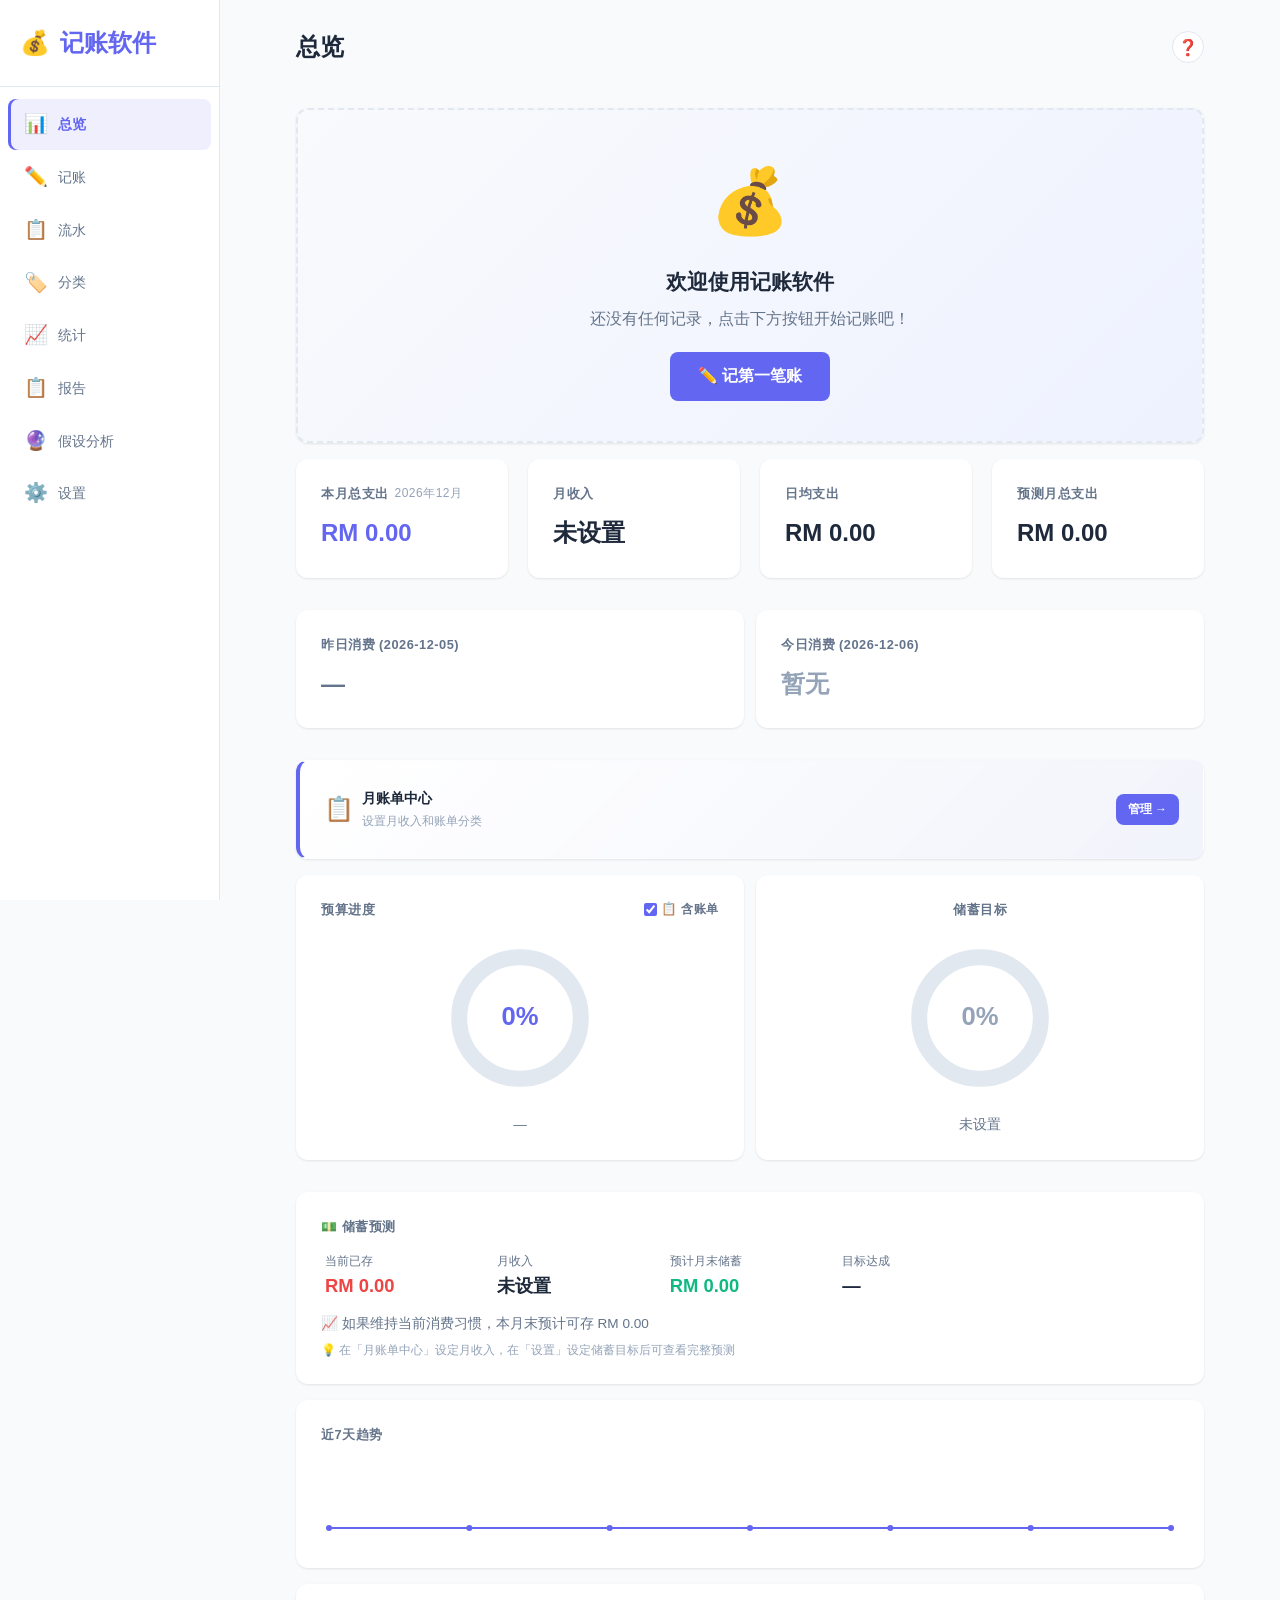
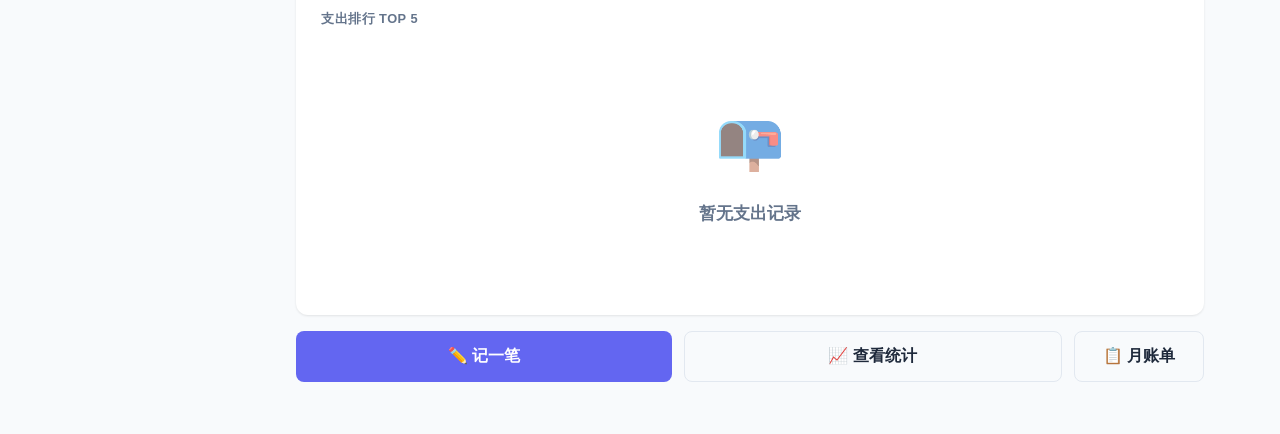
==== commit d7c36dc4: "laguage english supprort" ====
--- a/index.html
+++ b/index.html
@@ -4,7 +4,7 @@
   <meta charset="UTF-8">
   <meta name="viewport" content="width=device-width, initial-scale=1.0, maximum-scale=1.0, user-scalable=no">
   <meta http-equiv="Content-Security-Policy" content="default-src 'none'; style-src 'unsafe-inline'; script-src 'unsafe-inline';">
-  <title>记账软件 v2.6.0</title>
+  <title data-i18n="app.name">记账软件 v2.7.0</title>
   <style>
 /* ===== CSS DESIGN SYSTEM ===== */
 :root {
@@ -1797,17 +1797,17 @@
     <!-- Sidebar -->
     <aside class="sidebar" id="sidebar">
       <div class="sidebar-logo">
-        <span>💰</span> 记账软件
+        <span>💰</span><span data-i18n="app.name">记账软件</span>
       </div>
       <nav class="sidebar-nav" id="sidebarNav">
-        <div class="sidebar-item active" data-tab="overview"><span class="icon">📊</span> 总览</div>
-        <div class="sidebar-item" data-tab="add"><span class="icon">✏️</span> 记账</div>
-        <div class="sidebar-item" data-tab="records"><span class="icon">📋</span> 流水</div>
-        <div class="sidebar-item" data-tab="categories"><span class="icon">🏷️</span> 分类</div>
-        <div class="sidebar-item" data-tab="stats"><span class="icon">📈</span> 统计</div>
-        <div class="sidebar-item" data-tab="report"><span class="icon">📋</span> 报告</div>
-        <div class="sidebar-item" data-tab="whatif"><span class="icon">🔮</span> 假设分析</div>
-        <div class="sidebar-item" data-tab="settings"><span class="icon">⚙️</span> 设置</div>
+        <div class="sidebar-item active" data-tab="overview"><span class="icon">📊</span> <span data-i18n="nav.overview">总览</span></div>
+        <div class="sidebar-item" data-tab="add"><span class="icon">✏️</span> <span data-i18n="nav.add">记账</span></div>
+        <div class="sidebar-item" data-tab="records"><span class="icon">📋</span> <span data-i18n="nav.records">流水</span></div>
+        <div class="sidebar-item" data-tab="categories"><span class="icon">🏷️</span> <span data-i18n="nav.categories">分类</span></div>
+        <div class="sidebar-item" data-tab="stats"><span class="icon">📈</span> <span data-i18n="nav.stats">统计</span></div>
+        <div class="sidebar-item" data-tab="report"><span class="icon">📋</span> <span data-i18n="nav.report">报告</span></div>
+        <div class="sidebar-item" data-tab="whatif"><span class="icon">🔮</span> <span data-i18n="nav.whatif">假设分析</span></div>
+        <div class="sidebar-item" data-tab="settings"><span class="icon">⚙️</span> <span data-i18n="nav.settings">设置</span></div>
       </nav>
     </aside>
 
@@ -1816,7 +1816,7 @@
       <!-- Top header -->
       <div class="top-header" id="topHeader">
         <h1 id="pageTitle">总览</h1>
-        <button class="guide-btn" onclick="showPageGuide(window.currentTab)" title="页面引导">❓</button>
+        <button class="guide-btn" onclick="showPageGuide(window.currentTab)" title="" data-i18n-title="btn.guide">❓</button>
       </div>
 
       <!-- 总览 (Overview) -->
@@ -1847,17 +1847,191 @@
 
   <!-- Bottom tab navigation (mobile) -->
   <nav class="bottom-nav" id="bottomNav">
-    <div class="nav-item active" data-tab="overview"><span class="nav-icon">📊</span><span class="nav-label">总览</span></div>
-    <div class="nav-item" data-tab="add"><span class="nav-icon">➕</span><span class="nav-label">记账</span></div>
-    <div class="nav-item" data-tab="records"><span class="nav-icon">📋</span><span class="nav-label">流水</span></div>
-    <div class="nav-item" data-tab="categories"><span class="nav-icon">🏷️</span><span class="nav-label">分类</span></div>
-    <div class="nav-item" data-tab="stats"><span class="nav-icon">📈</span><span class="nav-label">统计</span></div>
-    <div class="nav-item" data-tab="report"><span class="nav-icon">📋</span><span class="nav-label">报告</span></div>
-    <div class="nav-item" data-tab="whatif"><span class="nav-icon">🔮</span><span class="nav-label">假设分析</span></div>
-    <div class="nav-item" data-tab="settings"><span class="nav-icon">⚙️</span><span class="nav-label">设置</span></div>
+    <div class="nav-item active" data-tab="overview"><span class="nav-icon">📊</span><span class="nav-label" data-i18n="nav.overview">总览</span></div>
+    <div class="nav-item" data-tab="add"><span class="nav-icon">➕</span><span class="nav-label" data-i18n="nav.add">记账</span></div>
+    <div class="nav-item" data-tab="records"><span class="nav-icon">📋</span><span class="nav-label" data-i18n="nav.records">流水</span></div>
+    <div class="nav-item" data-tab="categories"><span class="nav-icon">🏷️</span><span class="nav-label" data-i18n="nav.categories">分类</span></div>
+    <div class="nav-item" data-tab="stats"><span class="nav-icon">📈</span><span class="nav-label" data-i18n="nav.stats">统计</span></div>
+    <div class="nav-item" data-tab="report"><span class="nav-icon">📋</span><span class="nav-label" data-i18n="nav.report">报告</span></div>
+    <div class="nav-item" data-tab="whatif"><span class="nav-icon">🔮</span><span class="nav-label" data-i18n="nav.whatif">假设分析</span></div>
+    <div class="nav-item" data-tab="settings"><span class="nav-icon">⚙️</span><span class="nav-label" data-i18n="nav.settings">设置</span></div>
   </nav>
 
   <script>
+/* ============================================================
+   GLOBAL TRANSLATION ENGINE — i18n
+   ============================================================ */
+(function() {
+'use strict';
+
+const I18N_DICT = {};
+const DEFAULT_LOCALE = 'zh';
+let currentLocale = DEFAULT_LOCALE;
+
+/**
+ * Register translation entries into the dictionary.
+ * @param {Object} entries - e.g. { 'key': { zh: '中文', en: 'English' } }
+ */
+function addI18nEntries(entries) {
+  if (!entries || typeof entries !== 'object') return;
+  Object.keys(entries).forEach(function(key) {
+    if (entries[key] && typeof entries[key] === 'object') {
+      if (!I18N_DICT[key]) I18N_DICT[key] = {};
+      var locales = entries[key];
+      Object.keys(locales).forEach(function(locale) {
+        if (locale === 'zh' || locale === 'en') {
+          I18N_DICT[key][locale] = String(locales[locale]);
+        }
+      });
+    }
+  });
+}
+
+/**
+ * Translate a key into the current locale.
+ * Supports {0}, {1}, ... parameter interpolation.
+ * Returns '??key??' if the key is not found.
+ * @param {string} key
+ * @param {...*} args
+ * @returns {string}
+ */
+function __(key) {
+  var entry = I18N_DICT[key];
+  var translation;
+
+  if (entry && entry[currentLocale] !== undefined) {
+    translation = entry[currentLocale];
+  } else if (entry && entry[DEFAULT_LOCALE] !== undefined) {
+    // Fallback to default locale
+    translation = entry[DEFAULT_LOCALE];
+  } else {
+    return '??' + key + '??';
+  }
+
+  // Parameter interpolation
+  var args = Array.prototype.slice.call(arguments, 1);
+  if (args.length > 0) {
+    translation = String(translation).replace(/\{(\d+)\}/g, function(match, index) {
+      var idx = parseInt(index, 10);
+      return idx < args.length ? String(args[idx]) : match;
+    });
+  }
+
+  return translation;
+}
+
+/**
+ * Set the locale and reload the page.
+ * @param {string} locale - 'zh' or 'en'
+ */
+function setLocale(locale) {
+  if (locale !== 'zh' && locale !== 'en') {
+    console.warn('[i18n] Invalid locale:', locale, '— must be "zh" or "en"');
+    return;
+  }
+  try {
+    localStorage.setItem('budgetAppLocale', locale);
+  } catch (e) {
+    console.warn('[i18n] Could not write to localStorage:', e);
+  }
+  location.reload();
+}
+
+/**
+ * Return the current active locale.
+ * @returns {string} 'zh' or 'en'
+ */
+function getCurrentLocale() {
+  return currentLocale;
+}
+
+/**
+ * Apply translations to all [data-i18n] elements in the DOM.
+ * Also sets <html lang="zh-CN"|"en"> and translates <title> if it has data-i18n.
+ */
+function applyI18nToDOM() {
+  // Set html lang
+  var htmlEl = document.documentElement;
+  if (htmlEl) {
+    htmlEl.setAttribute('lang', currentLocale === 'zh' ? 'zh-CN' : 'en');
+  }
+
+  // Translate all [data-i18n] elements
+  var elements = document.querySelectorAll('[data-i18n]');
+  Array.prototype.forEach.call(elements, function(el) {
+    var key = el.getAttribute('data-i18n');
+    if (!key) return;
+
+    // Gather any data-i18n-arg-{n} attributes for interpolation
+    var args = [];
+    var argIndex = 0;
+    while (true) {
+      var argVal = el.getAttribute('data-i18n-arg-' + argIndex);
+      if (argVal === null) break;
+      args.push(argVal);
+      argIndex++;
+    }
+
+    var translation = __.apply(null, [key].concat(args));
+    el.textContent = translation;
+  });
+
+  // Translate <title> if it has data-i18n
+  var titleEl = document.querySelector('title[data-i18n]');
+  if (titleEl) {
+    var key = titleEl.getAttribute('data-i18n');
+    var titleArgs = [];
+    var argIndex = 0;
+    while (true) {
+      var argVal = titleEl.getAttribute('data-i18n-arg-' + argIndex);
+      if (argVal === null) break;
+      titleArgs.push(argVal);
+      argIndex++;
+    }
+    titleEl.textContent = __.apply(null, [key].concat(titleArgs));
+  }
+
+  // Handle data-i18n-title (for title attribute translation)
+  document.querySelectorAll('[data-i18n-title]').forEach(function(el) {
+    var key = el.getAttribute('data-i18n-title');
+    el.setAttribute('title', __(key));
+  });
+}
+
+// === DEFAULT TRANSLATIONS ===
+addI18nEntries({
+  'app.name': { zh: '记账软件', en: 'Budget Tracker' },
+  'nav.overview': { zh: '总览', en: 'Overview' },
+  'nav.add': { zh: '记账', en: 'Add Record' },
+  'nav.records': { zh: '流水', en: 'Records' },
+  'nav.categories': { zh: '分类', en: 'Categories' },
+  'nav.stats': { zh: '统计', en: 'Statistics' },
+  'nav.report': { zh: '报告', en: 'Reports' },
+  'nav.whatif': { zh: '假设分析', en: 'What-If Analysis' },
+  'nav.settings': { zh: '设置', en: 'Settings' },
+  'btn.guide': { zh: '页面引导', en: 'Page Guide' }
+});
+
+// === EXPORTS ===
+window.__ = __;
+window.setLocale = setLocale;
+window.getCurrentLocale = getCurrentLocale;
+window.addI18nEntries = addI18nEntries;
+window.applyI18nToDOM = applyI18nToDOM;
+
+// === INITIALIZATION ===
+(function init() {
+  try {
+    var saved = localStorage.getItem('budgetAppLocale');
+    if (saved === 'en' || saved === 'zh') {
+      currentLocale = saved;
+    }
+  } catch (e) {
+    // localStorage unavailable — stick with default
+  }
+})();
+
+})();
 /* ============================================================
    DATA LAYER — localStorage CRUD
    ============================================================ */
@@ -1929,7 +2103,7 @@
       start, end, 
       daysInPeriod: end.getDate(), 
       daysPassed: now.getDate(),
-      label: now.getFullYear() + '年' + (now.getMonth()+1) + '月',
+      label: __('constants.yearMonth', now.getFullYear(), now.getMonth() + 1),
       key: now.getFullYear() + '-' + String(now.getMonth()+1).padStart(2,'0')
     };
   } else {
@@ -1946,6 +2120,11 @@
     };
   }
 }
+
+  // i18n translations
+  addI18nEntries({
+    'constants.yearMonth': { zh: '{0}年{1}月', en: '{1}/{0}' }
+  });
 
   // === EXPORTS ===
   window.COLORS = COLORS;
@@ -2087,7 +2266,7 @@
       this._log('save_error', e.message);
       // Try to notify user via toast if available
       if (typeof showToast === 'function') {
-        showToast('❌ 数据保存失败: ' + e.message, 'error');
+        showToast(__('datastore.saveFailed', e.message), 'error');
       }
     }
   },
@@ -2453,13 +2632,13 @@
     const cats = this._data.categories;
     const catMap = {};
     cats.forEach(c => catMap[c.id] = c);
-    const header = 'ID,金额,分类,日期,备注,创建时间,不计日均';
+    const header = __('datastore.csvHeader');
     const rows = this._data.records.map(r => {
-      const cat = catMap[r.categoryId] || { name: '未知', icon: '❓' };
+      const cat = catMap[r.categoryId] || { name: __('datastore.unknown'), icon: '❓' };
       const amount = r.amount.toFixed(2);
       const date = r.date || '';
       const note = (r.note || '').replace(/"/g, '""');
-      return `${r.id},"${amount}","${cat.icon}${cat.name}","${date}","${note}","${r.createdAt}","${r.excludeFromAvg ? '是' : ''}"`;
+      return `${r.id},"${amount}","${cat.icon}${cat.name}","${date}","${note}","${r.createdAt}","${r.excludeFromAvg ? __('datastore.yes') : ''}"`;
     });
     return '\uFEFF' + header + '\n' + rows.join('\n');
   },
@@ -2495,14 +2674,14 @@
   // Data hash for sync verification
   getLastUpdateTime() {
     const records = this._data.records;
-    if (!records.length) return '无数据';
+    if (!records.length) return __('datastore.noData');
     let latest = '';
     records.forEach(r => {
       if (r.updatedAt && r.updatedAt > latest) latest = r.updatedAt;
       if (r.createdAt && r.createdAt > latest) latest = r.createdAt;
       if (r.date && r.date > latest) latest = r.date;
     });
-    return latest || '无数据';
+    return latest || __('datastore.noData');
   },
 
   getDataHash() {
@@ -2715,6 +2894,15 @@
   },
 };
 
+  // i18n translations
+  addI18nEntries({
+    'datastore.saveFailed': { zh: '❌ 数据保存失败: {0}', en: '❌ Save failed: {0}' },
+    'datastore.csvHeader': { zh: 'ID,金额,分类,日期,备注,创建时间,不计日均', en: 'ID,Amount,Category,Date,Note,CreatedAt,ExcludeFromAvg' },
+    'datastore.unknown': { zh: '未知', en: 'Unknown' },
+    'datastore.yes': { zh: '是', en: 'Yes' },
+    'datastore.noData': { zh: '无数据', en: 'No data' }
+  });
+
   // === EXPORTS ===
   window.DataStore = DataStore;
   window.DataStore.getStatsRange = DataStore.getStatsRange.bind(DataStore);
@@ -2837,7 +3025,7 @@
   const dataStartRow = 2; // row 1 = header, data starts row 2
   const dataEndRow = dataStartRow + sortedRecords.length - 1;
 
-  xml += ' <Worksheet ss:Name="消费记录">\n';
+  xml += ' <Worksheet ss:Name="' + __('excel.sheet.records') + '">\n';
   xml += '  <Table>\n';
   xml += '   <Column ss:Width="50"/>\n';   // A: 序号
   xml += '   <Column ss:Width="110"/>\n';  // B: 日期
@@ -2849,7 +3037,7 @@
   xml += '   <Column ss:Width="60"/>\n';   // H: 不计日均
   // Header row
   xml += '   <Row>\n';
-  ['序号','日期','金额 (RM)','分类','子分类','备注','月份','不计日均'].forEach(h => {
+  [__('excel.header.seq'),__('excel.header.date'),__('excel.header.amount'),__('excel.header.category'),__('excel.header.subcategory'),__('excel.header.note'),__('excel.header.month'),__('excel.header.excludeFromAvg')].forEach(h => {
     xml += `    <Cell ss:StyleID="header"><Data ss:Type="String">${esc(h)}</Data></Cell>\n`;
   });
   xml += '   </Row>\n';
@@ -2857,7 +3045,7 @@
   // Data rows
   sortedRecords.forEach((r, idx) => {
     const rowNum = dataStartRow + idx;
-    const cat = catMap[r.categoryId] || { name: '未知', icon: '❓' };
+    const cat = catMap[r.categoryId] || { name: __('excel.label.unknown'), icon: '❓' };
     const parentCat = cat.parentId ? (catMap[cat.parentId] || null) : null;
     const rootCat = cat.parentId ? (catMap[getRootCatId(r.categoryId)] || null) : cat;
     const dateVal = r.date || r.createdAt.slice(0,10);
@@ -2873,7 +3061,7 @@
     xml += `    <Cell><Data ss:Type="String">${esc(subName)}</Data></Cell>\n`;
     xml += `    <Cell><Data ss:Type="String">${esc(r.note || '')}</Data></Cell>\n`;
     xml += `    <Cell><Data ss:Type="String">${esc(monthKey)}</Data></Cell>\n`;
-    xml += `    <Cell><Data ss:Type="String">${r.excludeFromAvg ? '是' : ''}</Data></Cell>\n`;
+    xml += `    <Cell><Data ss:Type="String">${r.excludeFromAvg ? __('excel.label.yes') : ''}</Data></Cell>\n`;
     xml += '   </Row>\n';
   });
 
@@ -2886,17 +3074,17 @@
   const rLast = dataEndRow;
 
   xml += `   <Row>\n`;
-  xml += `    <Cell ss:StyleID="total"><Data ss:Type="String">合计</Data></Cell>\n`;
-  xml += `    <Cell ss:StyleID="total"><Data ss:Type="String">记录数: ${sortedRecords.length}</Data></Cell>\n`;
+  xml += `    <Cell ss:StyleID="total"><Data ss:Type="String">${__('excel.summary.total')}</Data></Cell>\n`;
+  xml += `    <Cell ss:StyleID="total"><Data ss:Type="String">${__('excel.summary.records')}: ${sortedRecords.length}</Data></Cell>\n`;
   // =SUM formula
   xml += `    <Cell ss:StyleID="moneyBold" ss:Formula="=SUM(R${rFirst}C${cAmountCol}:R${rLast}C${cAmountCol})"><Data ss:Type="Number">0</Data></Cell>\n`;
-  xml += `    <Cell ss:StyleID="total"><Data ss:Type="String">平均</Data></Cell>\n`;
+  xml += `    <Cell ss:StyleID="total"><Data ss:Type="String">${__('excel.summary.average')}</Data></Cell>\n`;
   // =AVERAGE formula  
   xml += `    <Cell ss:StyleID="money" ss:Formula="=AVERAGE(R${rFirst}C${cAmountCol}:R${rLast}C${cAmountCol})"><Data ss:Type="Number">0</Data></Cell>\n`;
-  xml += `    <Cell ss:StyleID="total"><Data ss:Type="String">最高: </Data></Cell>\n`;
+  xml += `    <Cell ss:StyleID="total"><Data ss:Type="String">${__('excel.summary.max')}: </Data></Cell>\n`;
   // =MAX formula
   xml += `    <Cell ss:StyleID="money" ss:Formula="=MAX(R${rFirst}C${cAmountCol}:R${rLast}C${cAmountCol})"><Data ss:Type="Number">0</Data></Cell>\n`;
-  xml += `    <Cell ss:StyleID="total"><Data ss:Type="String">最低: </Data></Cell>\n`;
+  xml += `    <Cell ss:StyleID="total"><Data ss:Type="String">${__('excel.summary.min')}: </Data></Cell>\n`;
   // =MIN formula
   xml += `    <Cell ss:StyleID="money" ss:Formula="=MIN(R${rFirst}C${cAmountCol}:R${rLast}C${cAmountCol})"><Data ss:Type="Number">0</Data></Cell>\n`;
   xml += `   </Row>\n`;
@@ -2916,14 +3104,14 @@
 
   // ===== SHEET 2: 分类统计 (Category Breakdown) =====
   // Columns: A=分类, B=总支出, C=占比, D=记录数
-  xml += ' <Worksheet ss:Name="分类统计">\n';
+  xml += ' <Worksheet ss:Name="' + __('excel.sheet.categoryBreakdown') + '">\n';
   xml += '  <Table>\n';
   xml += '   <Column ss:Width="150"/>\n';
   xml += '   <Column ss:Width="100"/>\n';
   xml += '   <Column ss:Width="80"/>\n';
   xml += '   <Column ss:Width="80"/>\n';
   xml += '   <Row>\n';
-  ['分类','总支出 (RM)','占比','记录数'].forEach(h => {
+  [__('excel.header.category'),__('excel.header.totalExpenditure'),__('excel.header.percentage'),__('excel.header.recordCount')].forEach(h => {
     xml += `    <Cell ss:StyleID="headerGreen"><Data ss:Type="String">${esc(h)}</Data></Cell>\n`;
   });
   xml += '   </Row>\n';
@@ -2975,7 +3163,7 @@
   const catEndRow = catStartRow + rootCats.length - 1; // only root cats in total
   const catTotalRow = catStartRow + sortedCats.length + rootCats.reduce((s, c) => s + DataStore.getChildren(c.id).length, 0);
   xml += '   <Row>\n';
-  xml += `    <Cell ss:StyleID="total"><Data ss:Type="String">总计</Data></Cell>\n`;
+  xml += `    <Cell ss:StyleID="total"><Data ss:Type="String">${__('excel.summary.grandTotal')}</Data></Cell>\n`;
   xml += `    <Cell ss:StyleID="moneyBold" ss:Formula="=SUM(R2C2:R${catEndRow}C2)"><Data ss:Type="Number">0</Data></Cell>\n`;
   xml += `    <Cell ss:StyleID="pctBold" ss:Formula="=IF(R[-1]C[-1]>0, RC[-1]/R[-1]C[-1], 0)"><Data ss:Type="Number">1</Data></Cell>\n`;
   xml += `    <Cell ss:StyleID="total" ss:Formula="=SUM(R2C4:R${catEndRow}C4)"><Data ss:Type="Number">0</Data></Cell>\n`;
@@ -2986,7 +3174,7 @@
 
   // ===== SHEET 3: 月度统计 (Monthly Summary) =====
   // Columns: A=月份, B=总支出, C=记录数, D=日均支出, E=预算, F=可支配, G=储蓄, H=预算使用率
-  xml += ' <Worksheet ss:Name="月度统计">\n';
+  xml += ' <Worksheet ss:Name="' + __('excel.sheet.monthlySummary') + '">\n';
   xml += '  <Table>\n';
   xml += '   <Column ss:Width="90"/>\n';
   xml += '   <Column ss:Width="100"/>\n';
@@ -2997,7 +3185,7 @@
   xml += '   <Column ss:Width="100"/>\n';
   xml += '   <Column ss:Width="100"/>\n';
   xml += '   <Row>\n';
-  ['月份','总支出 (RM)','记录数','日均支出 (RM)','预算 (RM)','可支配 (RM)','储蓄 (RM)','预算使用率'].forEach(h => {
+  [__('excel.header.month'),__('excel.header.totalExpenditure'),__('excel.header.recordCount'),__('excel.header.dailyAvgExpenditure'),__('excel.header.budget'),__('excel.header.spendable'),__('excel.header.savings'),__('excel.header.budgetUsageRate')].forEach(h => {
     xml += `    <Cell ss:StyleID="header"><Data ss:Type="String">${esc(h)}</Data></Cell>\n`;
   });
   xml += '   </Row>\n';
@@ -3034,7 +3222,7 @@
     if (budget > 0) {
       xml += `    <Cell ss:StyleID="pct" ss:Formula="=IF(RC[-3]>0, RC[-6]/RC[-3], 0)"><Data ss:Type="Number">${fmtNum(md.total / budget)}</Data></Cell>\n`;
     } else {
-      xml += `    <Cell><Data ss:Type="String">无预算</Data></Cell>\n`;
+      xml += `    <Cell><Data ss:Type="String">${__('excel.summary.noBudget')}</Data></Cell>\n`;
     }
     xml += '   </Row>\n';
   });
@@ -3042,7 +3230,7 @@
   // Totals row
   const monthEndRow = monthStartRow + monthsDesc.length - 1;
   xml += '   <Row>\n';
-  xml += `    <Cell ss:StyleID="total"><Data ss:Type="String">合计/平均</Data></Cell>\n`;
+  xml += `    <Cell ss:StyleID="total"><Data ss:Type="String">${__('excel.summary.totalAvg')}</Data></Cell>\n`;
   // Total spending across all months
   xml += `    <Cell ss:StyleID="moneyBold" ss:Formula="=SUM(R${monthStartRow}C2:R${monthEndRow}C2)"><Data ss:Type="Number">0</Data></Cell>\n`;
   // Total records
@@ -3064,7 +3252,7 @@
 
   // ===== SHEET 4: 预算跟踪 (Budget Tracking) =====
   // Detailed per-month: 预算, 储蓄目标, 可支配, 实际支出, 剩余, 超支警告
-  xml += ' <Worksheet ss:Name="预算跟踪">\n';
+  xml += ' <Worksheet ss:Name="' + __('excel.sheet.budgetTracking') + '">\n';
   xml += '  <Table>\n';
   xml += '   <Column ss:Width="90"/>\n';
   xml += '   <Column ss:Width="100"/>\n';
@@ -3075,7 +3263,7 @@
   xml += '   <Column ss:Width="120"/>\n';
   xml += '   <Column ss:Width="200"/>\n';
   xml += '   <Row>\n';
-  ['月份','预算 (RM)','储蓄目标 (RM)','可支配 (RM)','实际支出 (RM)','剩余 (RM)','使用率','状态'].forEach(h => {
+  [__('excel.header.month'),__('excel.header.budget'),__('excel.header.savingsTarget'),__('excel.header.spendable'),__('excel.header.actualExpenditure'),__('excel.header.remaining'),__('excel.header.usageRate'),__('excel.header.status')].forEach(h => {
     xml += `    <Cell ss:StyleID="header"><Data ss:Type="String">${esc(h)}</Data></Cell>\n`;
   });
   xml += '   </Row>\n';
@@ -3092,7 +3280,7 @@
     const spendable = Math.max(0, budget - targetAmount);
     const remaining = spendable - md.total;
     const usagePct = spendable > 0 ? (md.total / spendable) : 0;
-    const status = remaining >= 0 ? '✅ 正常' : '⚠️ 超支';
+    const status = remaining >= 0 ? __('excel.status.normal') : __('excel.status.overspent');
 
     xml += '   <Row>\n';
     xml += `    <Cell><Data ss:Type="String">${esc(m)}</Data></Cell>\n`;
@@ -3109,16 +3297,18 @@
     } else {
       xml += `    <Cell><Data ss:Type="String">N/A</Data></Cell>\n`;
     }
-    // 状态 = IF(剩余>=0, "✅ 正常", "⚠️ 超支")
+    // 状态 = IF(剩余>=0, "正常", "超支")
     const fRow = rowNum;
-    xml += `    <Cell ss:StyleID="${remaining >= 0 ? 'success' : 'danger'}" ss:Formula="=IF(RC[-1]>=0, &quot;✅ 正常&quot;, &quot;⚠️ 超支&quot;)"><Data ss:Type="String">${esc(status)}</Data></Cell>\n`;
+    const statusOk = __('excel.status.normal');
+    const statusFail = __('excel.status.overspent');
+    xml += `    <Cell ss:StyleID="${remaining >= 0 ? 'success' : 'danger'}" ss:Formula="=IF(RC[-1]>=0, &quot;${esc(statusOk)}&quot;, &quot;${esc(statusFail)}&quot;)"><Data ss:Type="String">${esc(status)}</Data></Cell>\n`;
     xml += '   </Row>\n';
   });
 
   // Totals
   const btEndRow = monthStartRow + monthsDesc.length - 1;
   xml += '   <Row>\n';
-  xml += `    <Cell ss:StyleID="total"><Data ss:Type="String">合计</Data></Cell>\n`;
+  xml += `    <Cell ss:StyleID="total"><Data ss:Type="String">${__('excel.summary.total')}</Data></Cell>\n`;
   xml += `    <Cell ss:StyleID="moneyBold" ss:Formula="=SUM(R${monthStartRow}C2:R${btEndRow}C2)"><Data ss:Type="Number">0</Data></Cell>\n`;
   xml += `    <Cell ss:StyleID="moneyBold" ss:Formula="=SUM(R${monthStartRow}C3:R${btEndRow}C3)"><Data ss:Type="Number">0</Data></Cell>\n`;
   xml += `    <Cell ss:StyleID="moneyBold" ss:Formula="=SUM(R${monthStartRow}C4:R${btEndRow}C4)"><Data ss:Type="Number">0</Data></Cell>\n`;
@@ -3133,7 +3323,7 @@
 
   // ===== SHEET 5: 储蓄统计 (Savings Stats) =====
   // Monthly savings breakdown
-  xml += ' <Worksheet ss:Name="储蓄统计">\n';
+  xml += ' <Worksheet ss:Name="' + __('excel.sheet.savingsStats') + '">\n';
   xml += '  <Table>\n';
   xml += '   <Column ss:Width="90"/>\n';
   xml += '   <Column ss:Width="100"/>\n';
@@ -3142,7 +3332,7 @@
   xml += '   <Column ss:Width="100"/>\n';
   xml += '   <Column ss:Width="120"/>\n';
   xml += '   <Row>\n';
-  ['月份','预算 (RM)','储蓄目标 (RM)','实际支出 (RM)','实际储蓄 (RM)','目标达成率'].forEach(h => {
+  [__('excel.header.month'),__('excel.header.budget'),__('excel.header.savingsTarget'),__('excel.header.actualExpenditure'),__('excel.header.actualSavings'),__('excel.header.targetAchievementRate')].forEach(h => {
     xml += `    <Cell ss:StyleID="headerGreen"><Data ss:Type="String">${esc(h)}</Data></Cell>\n`;
   });
   xml += '   </Row>\n';
@@ -3179,7 +3369,7 @@
   // Totals
   const svEndRow = monthStartRow + monthsDesc.length - 1;
   xml += '   <Row>\n';
-  xml += `    <Cell ss:StyleID="total"><Data ss:Type="String">合计</Data></Cell>\n`;
+  xml += `    <Cell ss:StyleID="total"><Data ss:Type="String">${__('excel.summary.total')}</Data></Cell>\n`;
   xml += `    <Cell ss:StyleID="moneyBold" ss:Formula="=SUM(R${monthStartRow}C2:R${svEndRow}C2)"><Data ss:Type="Number">0</Data></Cell>\n`;
   xml += `    <Cell ss:StyleID="moneyBold" ss:Formula="=SUM(R${monthStartRow}C3:R${svEndRow}C3)"><Data ss:Type="Number">0</Data></Cell>\n`;
   xml += `    <Cell ss:StyleID="moneyBold" ss:Formula="=SUM(R${monthStartRow}C4:R${svEndRow}C4)"><Data ss:Type="Number">0</Data></Cell>\n`;
@@ -3201,7 +3391,7 @@
   const ts = now.getFullYear().toString() +
     String(now.getMonth()+1).padStart(2,'0') +
     String(now.getDate()).padStart(2,'0');
-  a.download = '记账数据_' + ts + '.xlsx';
+  a.download = __('excel.filename.prefix') + '_' + ts + '.xlsx';
   document.body.appendChild(a);
   a.click();
   document.body.removeChild(a);
@@ -3210,6 +3400,51 @@
 
   // === EXPORTS ===
   window.exportToExcel = exportToExcel;
+
+  // === I18N ENTRIES ===
+  addI18nEntries({
+    'excel.sheet.records': { zh: '消费记录', en: 'Records' },
+    'excel.sheet.categoryBreakdown': { zh: '分类统计', en: 'Category Breakdown' },
+    'excel.sheet.monthlySummary': { zh: '月度统计', en: 'Monthly Summary' },
+    'excel.sheet.budgetTracking': { zh: '预算跟踪', en: 'Budget Tracking' },
+    'excel.sheet.savingsStats': { zh: '储蓄统计', en: 'Savings Stats' },
+    'excel.header.seq': { zh: '序号', en: '#' },
+    'excel.header.date': { zh: '日期', en: 'Date' },
+    'excel.header.amount': { zh: '金额 (RM)', en: 'Amount (RM)' },
+    'excel.header.category': { zh: '分类', en: 'Category' },
+    'excel.header.subcategory': { zh: '子分类', en: 'Subcategory' },
+    'excel.header.note': { zh: '备注', en: 'Note' },
+    'excel.header.month': { zh: '月份', en: 'Month' },
+    'excel.header.excludeFromAvg': { zh: '不计日均', en: 'Excl. Avg' },
+    'excel.header.totalExpenditure': { zh: '总支出 (RM)', en: 'Total (RM)' },
+    'excel.header.percentage': { zh: '占比', en: '%' },
+    'excel.header.recordCount': { zh: '记录数', en: 'Records' },
+    'excel.header.dailyAvgExpenditure': { zh: '日均支出 (RM)', en: 'Daily Avg (RM)' },
+    'excel.header.budget': { zh: '预算 (RM)', en: 'Budget (RM)' },
+    'excel.header.spendable': { zh: '可支配 (RM)', en: 'Spendable (RM)' },
+    'excel.header.savings': { zh: '储蓄 (RM)', en: 'Savings (RM)' },
+    'excel.header.budgetUsageRate': { zh: '预算使用率', en: 'Usage Rate' },
+    'excel.header.savingsTarget': { zh: '储蓄目标 (RM)', en: 'Savings Target (RM)' },
+    'excel.header.actualExpenditure': { zh: '实际支出 (RM)', en: 'Actual (RM)' },
+    'excel.header.remaining': { zh: '剩余 (RM)', en: 'Remaining (RM)' },
+    'excel.header.usageRate': { zh: '使用率', en: 'Usage Rate' },
+    'excel.header.status': { zh: '状态', en: 'Status' },
+    'excel.header.actualSavings': { zh: '实际储蓄 (RM)', en: 'Actual Savings (RM)' },
+    'excel.header.targetAchievementRate': { zh: '目标达成率', en: 'Target Rate' },
+    'excel.summary.total': { zh: '合计', en: 'Total' },
+    'excel.summary.totalAvg': { zh: '合计/平均', en: 'Total / Avg' },
+    'excel.summary.grandTotal': { zh: '总计', en: 'Grand Total' },
+    'excel.summary.records': { zh: '记录数', en: 'Records' },
+    'excel.summary.average': { zh: '平均', en: 'Average' },
+    'excel.summary.max': { zh: '最高', en: 'Max' },
+    'excel.summary.min': { zh: '最低', en: 'Min' },
+    'excel.summary.noBudget': { zh: '无预算', en: 'No Budget' },
+    'excel.label.unknown': { zh: '未知', en: 'Unknown' },
+    'excel.label.yes': { zh: '是', en: 'Yes' },
+    'excel.status.normal': { zh: '✅ 正常', en: '✅ Normal' },
+    'excel.status.overspent': { zh: '⚠️ 超支', en: '⚠️ Overspent' },
+    'excel.filename.prefix': { zh: '记账数据', en: 'BudgetData' }
+  });
 })();
 /* ============================================================
    STATISTICS ENGINE
@@ -3789,15 +4024,27 @@
 (function() {
 'use strict';
 
+  // i18n translations — MUST register before pageTitles uses them
+  addI18nEntries({
+    'router.pageOverview': { zh: '总览', en: 'Overview' },
+    'router.pageAdd': { zh: '记账', en: 'Add Record' },
+    'router.pageRecords': { zh: '流水', en: 'Records' },
+    'router.pageCategories': { zh: '分类', en: 'Categories' },
+    'router.pageStats': { zh: '统计', en: 'Statistics' },
+    'router.pageReport': { zh: '月度报告', en: 'Monthly Report' },
+    'router.pageWhatif': { zh: '假设分析', en: 'What-If Analysis' },
+    'router.pageSettings': { zh: '设置', en: 'Settings' }
+  });
+
 const pageTitles = {
-  overview: '总览',
-  add: '记账',
-  records: '流水',
-  categories: '分类',
-  stats: '统计',
-  report: '月度报告',
-  whatif: '假设分析',
-  settings: '设置'
+  overview: __('router.pageOverview'),
+  add: __('router.pageAdd'),
+  records: __('router.pageRecords'),
+  categories: __('router.pageCategories'),
+  stats: __('router.pageStats'),
+  report: __('router.pageReport'),
+  whatif: __('router.pageWhatif'),
+  settings: __('router.pageSettings')
 };
 
 let currentTab = 'overview';
@@ -3834,6 +4081,8 @@
   else if (tab === 'report') renderReport();
   else if (tab === 'whatif') renderWhatIf();
   else if (tab === 'settings') renderSettings();
+
+  applyI18nToDOM();
 }
 
 // Navigation event listeners
@@ -3933,7 +4182,7 @@
   // Title + scrollable wrapper
   content.innerHTML = '';
   content.insertAdjacentHTML('beforeend',
-    `<div class="modal-title" style="font-size:1.1rem">📋 月账单中心 · ${year}年${mon}月</div>` +
+    `<div class="modal-title" style="font-size:1.1rem">📋 ${__('ui.bills.modalTitle', year, mon)}</div>` +
     `<div style="max-height:60vh;overflow-y:auto;padding:4px 0" id="${bodyId}"></div>`
   );
   const body = document.getElementById(bodyId);
@@ -3941,63 +4190,63 @@
   // Income
   body.insertAdjacentHTML('beforeend',
     `<div class="card bills-card">` +
-      `<div class="card-title" style="font-size:0.75rem">💰 月收入</div>` +
-      `<input type="number" class="input-field bills-income-input" id="billIncomeInput" value="${income || ''}" placeholder="输入月收入" min="0" step="0.01" onchange="saveBillIncome(this.value)">` +
+      `<div class="card-title" style="font-size:0.75rem">💰 ${__('ui.bills.incomeTitle')}</div>` +
+      `<input type="number" class="input-field bills-income-input" id="billIncomeInput" value="${income || ''}" placeholder="${__('ui.bills.incomePlaceholder')}" min="0" step="0.01" onchange="saveBillIncome(this.value)">` +
     `</div>`
   );
 
   // Bill list
   let billListHtml = `<div class="card bills-card">` +
     `<div class="bills-card-title">` +
-      `<span>📋 账单列表</span>` +
-      `<span class="text-sm text-secondary">共 ${billCats.length} 项</span>` +
+      `<span>📋 ${__('ui.bills.billListTitle')}</span>` +
+      `<span class="text-sm text-secondary">${__('ui.bills.itemCount', billCats.length)}</span>` +
     `</div>` +
     `<div id="billListContainer">`;
   if (billCats.length === 0) {
-    billListHtml += `<div class="text-sm text-muted" style="padding:12px 0;text-align:center">暂无账单分类，请添加</div>`;
+    billListHtml += `<div class="text-sm text-muted" style="padding:12px 0;text-align:center">${__('ui.bills.emptyState')}</div>`;
   } else {
     billCats.forEach(cat => {
       const amt = amounts[cat.id] || '';
       billListHtml +=
         `<div class="bills-list-item" data-bill-id="${cat.id}">` +
-          `<span class="bills-cat-icon" onclick="editBillCategory('${cat.id}')" title="点击编辑">${cat.icon}</span>` +
+          `<span class="bills-cat-icon" onclick="editBillCategory('${cat.id}')" title="${__('ui.bills.editHint')}">${cat.icon}</span>` +
           `<span style="flex:1;font-weight:500;cursor:pointer" onclick="editBillCategory('${cat.id}')">${cat.name}</span>` +
           `<div style="display:flex;align-items:center;gap:4px">` +
             `<span style="font-size:0.75rem;color:var(--text-muted)">RM</span>` +
             `<input type="number" class="input-field bills-amount-input" value="${amt}" placeholder="0" min="0" step="0.01" onchange="saveBillAmount('${cat.id}', this.value)">` +
           `</div>` +
-          `<button class="btn btn-ghost btn-sm bills-delete-btn" onclick="deleteBillCategoryFromCenter('${cat.id}')" title="删除账单">✕</button>` +
+          `<button class="btn btn-ghost btn-sm bills-delete-btn" onclick="deleteBillCategoryFromCenter('${cat.id}')" title="${__('ui.bills.deleteTitle')}">✕</button>` +
         `</div>`;
     });
   }
   billListHtml += `</div>` +
-    `<button class="btn btn-sm btn-outline btn-block mt-8" onclick="addNewBillRow()">＋ 添加账单</button>` +
+    `<button class="btn btn-sm btn-outline btn-block mt-8" onclick="addNewBillRow()">${__('ui.bills.addBill')}</button>` +
     `</div>`;
   body.insertAdjacentHTML('beforeend', billListHtml);
 
   // Management buttons
   body.insertAdjacentHTML('beforeend',
     `<div class="flex gap-8 mb-8">` +
-      `<button class="btn btn-sm btn-ghost" onclick="openBillCategoryManager()" style="flex:1">📂 管理账单分类</button>` +
+      `<button class="btn btn-sm btn-ghost" onclick="openBillCategoryManager()" style="flex:1">📂 ${__('ui.bills.manageCategories')}</button>` +
     `</div>`
   );
 
   // Summary
   body.insertAdjacentHTML('beforeend',
     `<div class="card bills-summary">` +
-      `<div class="card-title" style="font-size:0.75rem">📊 月度汇总</div>` +
+      `<div class="card-title" style="font-size:0.75rem">📊 ${__('ui.bills.summaryTitle')}</div>` +
       `<div style="padding:4px 0">` +
         `<div class="flex items-center justify-between" style="padding:4px 0">` +
-          `<span class="text-sm">月收入</span>` +
+          `<span class="text-sm">${__('ui.bills.incomeLabel')}</span>` +
           `<span class="font-bold">${formatMoney(income)}</span>` +
         `</div>` +
         `<div class="flex items-center justify-between" style="padding:4px 0">` +
-          `<span class="text-sm">账单合计</span>` +
+          `<span class="text-sm">${__('ui.bills.totalBillsLabel')}</span>` +
           `<span class="font-bold" style="color:var(--danger)">${formatMoney(totalBills)}</span>` +
         `</div>` +
         `<div class="bills-summary-divider"></div>` +
         `<div class="flex items-center justify-between" style="padding:4px 0">` +
-          `<span class="text-sm font-semibold">每月可支配</span>` +
+          `<span class="text-sm font-semibold">${__('ui.bills.disposableLabel')}</span>` +
           `<span class="font-bold bills-total-amount">${formatMoney(netDisp)}</span>` +
         `</div>` +
       `</div>` +
@@ -4007,7 +4256,7 @@
   // Close button
   content.insertAdjacentHTML('beforeend',
     `<div class="modal-actions">` +
-      `<button class="btn btn-primary" onclick="closeBillsCenter()">✅ 完成</button>` +
+      `<button class="btn btn-primary" onclick="closeBillsCenter()">✅ ${__('ui.bills.doneButton')}</button>` +
     `</div>`
   );
 
@@ -4052,7 +4301,7 @@
   // Add a new bill category inline
   const month = getMonthKey(new Date().toISOString());
   const cat = DataStore.addBillCategory({
-    name: '新账单',
+    name: __('ui.bills.defaultBillName'),
     icon: '📄',
     color: COLORS[(DataStore._data.billCategories.length) % COLORS.length],
     sortOrder: DataStore.getBillCategories().length
@@ -4064,7 +4313,7 @@
 }
 
 function deleteBillCategoryFromCenter(id) {
-  if (!confirm('确认删除此账单分类？')) return;
+  if (!confirm(__('ui.bills.confirmDelete'))) return;
   // Clean up amounts
   const month = getMonthKey(new Date().toISOString());
   if (DataStore._data.billAmounts && DataStore._data.billAmounts[month]) {
@@ -4079,17 +4328,17 @@
   if (!cat) return;
   const colors = COLORS;
   showModal(`
-    <div class="modal-title">编辑账单分类</div>
+    <div class="modal-title">${__('ui.bills.editTitle')}</div>
     <div class="input-group">
-      <label class="input-label">名称</label>
-      <input type="text" id="editBillCatName" class="input-field" value="${cat.name}" placeholder="分类名称">
+      <label class="input-label">${__('ui.bills.nameLabel')}</label>
+      <input type="text" id="editBillCatName" class="input-field" value="${cat.name}" placeholder="${__('ui.bills.namePlaceholder')}">
     </div>
     <div class="input-group">
-      <label class="input-label">图标 (Emoji)</label>
+      <label class="input-label">${__('ui.bills.iconLabel')}</label>
       <input type="text" id="editBillCatIcon" class="input-field" value="${cat.icon}" placeholder="📄" style="font-size:1.5rem">
     </div>
     <div class="input-group">
-      <label class="input-label">颜色</label>
+      <label class="input-label">${__('ui.bills.colorLabel')}</label>
       <div class="flex gap-6" style="flex-wrap:wrap">
         ${colors.map(c => `
           <span style="display:inline-block;width:28px;height:28px;border-radius:50%;background:${c};cursor:pointer;border:${cat.color === c ? '3px solid var(--text-primary)' : '2px solid transparent'}"
@@ -4100,8 +4349,8 @@
       <input type="hidden" id="billColorInput" value="${cat.color}">
     </div>
     <div class="modal-actions">
-      <button class="btn btn-ghost" onclick="closeModal();openBillsCenter()">取消</button>
-      <button class="btn btn-primary" onclick="saveBillCategoryEdit('${id}')">💾 保存</button>
+      <button class="btn btn-ghost" onclick="closeModal();openBillsCenter()">${__('ui.bills.cancelButton')}</button>
+      <button class="btn btn-primary" onclick="saveBillCategoryEdit('${id}')">💾 ${__('ui.bills.saveButton')}</button>
     </div>
   `);
 }
@@ -4110,7 +4359,7 @@
   const name = document.getElementById('editBillCatName').value.trim();
   const icon = document.getElementById('editBillCatIcon').value.trim();
   const color = document.getElementById('billColorInput').value;
-  if (!name) { showToast('请输入名称', 'error'); return; }
+  if (!name) { showToast(__('ui.bills.nameRequired'), 'error'); return; }
   DataStore.updateBillCategory(id, { name, icon: icon || '📄', color });
   closeModal();
   openBillsCenter();
@@ -4119,9 +4368,9 @@
 function openBillCategoryManager() {
   const billCats = DataStore.getBillCategories();
   let html = `
-    <div class="modal-title">📂 管理账单分类</div>
+    <div class="modal-title">📂 ${__('ui.bills.managerTitle')}</div>
     <div style="max-height:50vh;overflow-y:auto">
-      ${billCats.length === 0 ? '<div class="text-sm text-muted" style="padding:12px;text-align:center">暂无账单分类</div>' : ''}
+      ${billCats.length === 0 ? `<div class="text-sm text-muted" style="padding:12px;text-align:center">${__('ui.bills.managerEmpty')}</div>` : ''}
       ${billCats.map(cat => `
         <div class="flex items-center justify-between" style="padding:8px 4px;border-bottom:1px solid var(--border)">
           <div class="flex items-center gap-8" style="cursor:pointer" onclick="closeModal();editBillCategory('${cat.id}')">
@@ -4129,13 +4378,13 @@
             <span style="font-size:1.2rem">${cat.icon}</span>
             <span>${cat.name}</span>
           </div>
-          <button class="btn btn-ghost btn-sm" style="color:var(--danger);font-size:0.7rem" onclick="deleteBillCategoryFromCenter('${cat.id}')">删除</button>
+          <button class="btn btn-ghost btn-sm" style="color:var(--danger);font-size:0.7rem" onclick="deleteBillCategoryFromCenter('${cat.id}')">${__('ui.bills.deleteButton')}</button>
         </div>
       `).join('')}
     </div>
     <div class="modal-actions">
-      <button class="btn btn-outline" onclick="closeModal();addNewBillRow()">＋ 添加账单分类</button>
-      <button class="btn btn-ghost" onclick="closeModal();openBillsCenter()">返回</button>
+      <button class="btn btn-outline" onclick="closeModal();addNewBillRow()">${__('ui.bills.addCategory')}</button>
+      <button class="btn btn-ghost" onclick="closeModal();openBillsCenter()">${__('ui.bills.backButton')}</button>
     </div>
   `;
   showModal(html);
@@ -4186,17 +4435,17 @@
 // ===== PIN PROTECTION UI =====
 function showPinModal() {
   showModal(`
-    <div class="modal-title">🔐 应用已锁定</div>
+    <div class="modal-title">🔐 ${__('ui.pin.lockedTitle')}</div>
     <div style="padding:12px 0">
-      <p class="text-sm text-muted" style="margin-bottom:12px">请输入PIN码解锁应用</p>
-      <input type="password" id="pinInput" class="input-field" placeholder="输入PIN码" 
+      <p class="text-sm text-muted" style="margin-bottom:12px">${__('ui.pin.unlockInstruction')}</p>
+      <input type="password" id="pinInput" class="input-field" placeholder="${__('ui.pin.enterPinPlaceholder')}" 
         style="font-size:1.2rem;text-align:center;letter-spacing:4px" 
         autocomplete="off" inputmode="numeric"
         onkeydown="if(event.key==='Enter') submitPin()">
-      <div id="pinError" class="text-sm" style="color:var(--danger);display:none;margin-top:8px;text-align:center">PIN码错误，请重试</div>
+      <div id="pinError" class="text-sm" style="color:var(--danger);display:none;margin-top:8px;text-align:center">${__('ui.pin.wrongPin')}</div>
     </div>
     <div class="modal-actions">
-      <button class="btn btn-primary btn-block" onclick="submitPin()">🔓 解锁</button>
+      <button class="btn btn-primary btn-block" onclick="submitPin()">🔓 ${__('ui.pin.unlockButton')}</button>
     </div>
   `, false);  // <-- non-dismissable
   // Focus the input after modal is shown
@@ -4232,23 +4481,23 @@
 
 function showSetPinModal() {
   showModal(`
-    <div class="modal-title">🔐 设置PIN锁</div>
+    <div class="modal-title">🔐 ${__('ui.pin.setPinTitle')}</div>
     <div style="padding:12px 0">
       <div class="input-group" style="margin-bottom:12px">
-        <label class="input-label">设置PIN码 (6位数字)</label>
-        <input type="password" id="newPinInput" class="input-field" placeholder="输入6位数字" 
+        <label class="input-label">${__('ui.pin.setPinLabel')}</label>
+        <input type="password" id="newPinInput" class="input-field" placeholder="${__('ui.pin.digitPlaceholder')}" 
           maxlength="6" inputmode="numeric" autocomplete="off">
       </div>
       <div class="input-group">
-        <label class="input-label">确认PIN码</label>
-        <input type="password" id="confirmPinInput" class="input-field" placeholder="再次输入" 
+        <label class="input-label">${__('ui.pin.confirmPinLabel')}</label>
+        <input type="password" id="confirmPinInput" class="input-field" placeholder="${__('ui.pin.reEnterPlaceholder')}" 
           maxlength="6" inputmode="numeric" autocomplete="off">
       </div>
       <div id="setPinError" class="text-sm" style="color:var(--danger);display:none;margin-top:8px"></div>
     </div>
     <div class="modal-actions">
-      <button class="btn btn-ghost" onclick="closeModal()">取消</button>
-      <button class="btn btn-primary" onclick="saveNewPin()">✅ 确认</button>
+      <button class="btn btn-ghost" onclick="closeModal()">${__('ui.pin.cancelButton')}</button>
+      <button class="btn btn-primary" onclick="saveNewPin()">✅ ${__('ui.pin.confirmButton')}</button>
     </div>
   `);
 }
@@ -4258,18 +4507,18 @@
   const confirm = document.getElementById('confirmPinInput').value;
   const errEl = document.getElementById('setPinError');
   if (!pin || pin.length < 4) {
-    errEl.textContent = 'PIN码至少4位';
+    errEl.textContent = __('ui.pin.pinTooShort');
     errEl.style.display = 'block';
     return;
   }
   if (pin !== confirm) {
-    errEl.textContent = '两次输入不一致';
+    errEl.textContent = __('ui.pin.pinMismatch');
     errEl.style.display = 'block';
     return;
   }
   await DataStore.setPin(pin);
   closeModal();
-  showToast('✅ PIN码设置成功，数据已加密');
+  showToast('✅ ' + __('ui.pin.setSuccess'));
   startInactivityCheck();
   bindActivityListeners();
   if (typeof renderSettings === 'function') renderSettings();
@@ -4277,28 +4526,28 @@
 
 function showChangePinModal() {
   showModal(`
-    <div class="modal-title">🔐 修改PIN码</div>
+    <div class="modal-title">🔐 ${__('ui.pin.changePinTitle')}</div>
     <div style="padding:12px 0">
       <div class="input-group" style="margin-bottom:8px">
-        <label class="input-label">当前PIN码</label>
-        <input type="password" id="oldPinInput" class="input-field" placeholder="输入当前PIN" 
+        <label class="input-label">${__('ui.pin.currentPinLabel')}</label>
+        <input type="password" id="oldPinInput" class="input-field" placeholder="${__('ui.pin.enterCurrentPlaceholder')}" 
           inputmode="numeric" autocomplete="off">
       </div>
       <div class="input-group" style="margin-bottom:8px">
-        <label class="input-label">新PIN码 (6位数字)</label>
-        <input type="password" id="newPinInput2" class="input-field" placeholder="输入新PIN" 
+        <label class="input-label">${__('ui.pin.newPinLabel')}</label>
+        <input type="password" id="newPinInput2" class="input-field" placeholder="${__('ui.pin.enterNewPlaceholder')}" 
           inputmode="numeric" autocomplete="off">
       </div>
       <div class="input-group">
-        <label class="input-label">确认新PIN码</label>
-        <input type="password" id="confirmPinInput2" class="input-field" placeholder="再次输入" 
+        <label class="input-label">${__('ui.pin.confirmNewPinLabel')}</label>
+        <input type="password" id="confirmPinInput2" class="input-field" placeholder="${__('ui.pin.reEnterPlaceholder')}" 
           inputmode="numeric" autocomplete="off">
       </div>
       <div id="changePinError" class="text-sm" style="color:var(--danger);display:none;margin-top:8px"></div>
     </div>
     <div class="modal-actions">
-      <button class="btn btn-ghost" onclick="closeModal()">取消</button>
-      <button class="btn btn-primary" onclick="saveChangedPin()">✅ 确认</button>
+      <button class="btn btn-ghost" onclick="closeModal()">${__('ui.pin.cancelButton')}</button>
+      <button class="btn btn-primary" onclick="saveChangedPin()">✅ ${__('ui.pin.confirmButton')}</button>
     </div>
   `);
 }
@@ -4308,31 +4557,31 @@
   const pin = document.getElementById('newPinInput2').value;
   const confirm = document.getElementById('confirmPinInput2').value;
   const errEl = document.getElementById('changePinError');
-  if (!old) { errEl.textContent = '请输入当前PIN码'; errEl.style.display = 'block'; return; }
-  if (!pin || pin.length < 4) { errEl.textContent = '新PIN码至少4位'; errEl.style.display = 'block'; return; }
-  if (pin !== confirm) { errEl.textContent = '两次输入不一致'; errEl.style.display = 'block'; return; }
+  if (!old) { errEl.textContent = __('ui.pin.enterCurrentPinError'); errEl.style.display = 'block'; return; }
+  if (!pin || pin.length < 4) { errEl.textContent = __('ui.pin.newPinTooShort'); errEl.style.display = 'block'; return; }
+  if (pin !== confirm) { errEl.textContent = __('ui.pin.pinMismatch'); errEl.style.display = 'block'; return; }
   const ok = await DataStore.changePin(old, pin);
-  if (!ok) { errEl.textContent = '当前PIN码错误'; errEl.style.display = 'block'; return; }
+  if (!ok) { errEl.textContent = __('ui.pin.currentPinWrong'); errEl.style.display = 'block'; return; }
   closeModal();
-  showToast('✅ PIN码已修改');
+  showToast('✅ ' + __('ui.pin.changeSuccess'));
   if (typeof renderSettings === 'function') renderSettings();
 }
 
 function showClearPinModal() {
   showModal(`
-    <div class="modal-title">🔓 关闭PIN锁</div>
+    <div class="modal-title">🔓 ${__('ui.pin.clearPinTitle')}</div>
     <div style="padding:12px 0">
-      <p class="text-sm text-muted" style="margin-bottom:12px">关闭后数据将恢复为明文存储</p>
+      <p class="text-sm text-muted" style="margin-bottom:12px">${__('ui.pin.clearWarning')}</p>
       <div class="input-group">
-        <label class="input-label">输入当前PIN码确认</label>
-        <input type="password" id="clearPinInput" class="input-field" placeholder="输入PIN码" 
+        <label class="input-label">${__('ui.pin.confirmClearLabel')}</label>
+        <input type="password" id="clearPinInput" class="input-field" placeholder="${__('ui.pin.enterPinPlaceholder')}" 
           inputmode="numeric" autocomplete="off">
       </div>
       <div id="clearPinError" class="text-sm" style="color:var(--danger);display:none;margin-top:8px"></div>
     </div>
     <div class="modal-actions">
-      <button class="btn btn-ghost" onclick="closeModal()">取消</button>
-      <button class="btn btn-danger" onclick="confirmClearPin()">🔓 关闭</button>
+      <button class="btn btn-ghost" onclick="closeModal()">${__('ui.pin.cancelButton')}</button>
+      <button class="btn btn-danger" onclick="confirmClearPin()">🔓 ${__('ui.pin.clearButton')}</button>
     </div>
   `);
 }
@@ -4340,11 +4589,11 @@
 async function confirmClearPin() {
   const pin = document.getElementById('clearPinInput').value;
   const errEl = document.getElementById('clearPinError');
-  if (!pin) { errEl.textContent = '请输入PIN码'; errEl.style.display = 'block'; return; }
+  if (!pin) { errEl.textContent = __('ui.pin.enterPinError'); errEl.style.display = 'block'; return; }
   const ok = await DataStore.clearPin(pin);
-  if (!ok) { errEl.textContent = 'PIN码错误'; errEl.style.display = 'block'; return; }
+  if (!ok) { errEl.textContent = __('ui.pin.pinError'); errEl.style.display = 'block'; return; }
   closeModal();
-  showToast('✅ PIN锁已关闭，数据已解密');
+  showToast('✅ ' + __('ui.pin.clearSuccess'));
   stopInactivityCheck();
   if (typeof renderSettings === 'function') renderSettings();
 }
@@ -4355,14 +4604,14 @@
   const selected = new Set(selectedTags || []);
   
   let html = `
-    <div class="modal-title">🏷️ 选择标签</div>
+    <div class="modal-title">🏷️ ${__('ui.tag.selectTitle')}</div>
     <div style="padding:8px 0">
-      <input type="text" id="tagSearchInput" class="input-field" placeholder="搜索或创建标签..." 
+      <input type="text" id="tagSearchInput" class="input-field" placeholder="${__('ui.tag.searchPlaceholder')}" 
         style="margin-bottom:8px" oninput="filterTagList()" autocomplete="off">
       <div id="tagListContainer" style="max-height:40vh;overflow-y:auto">`;
   
   if (allTags.length === 0) {
-    html += `<div class="text-sm text-muted" style="padding:12px;text-align:center">暂无标签，在上方输入新标签名称创建</div>`;
+    html += `<div class="text-sm text-muted" style="padding:12px;text-align:center">${__('ui.tag.emptyState')}</div>`;
   } else {
     allTags.forEach(tag => {
       const stats = DataStore.getTagStats(tag);
@@ -4373,7 +4622,7 @@
             ${selected.has(tag) ? '✅' : '⬜'}
           </span>
           <span style="flex:1">${escHtml(tag)}</span>
-          <span class="text-xs text-muted">${stats.count}次 · ${formatMoney(stats.total)}</span>
+          <span class="text-xs text-muted">${stats.count}${__('ui.tag.countSuffix')} · ${formatMoney(stats.total)}</span>
         </div>`;
     });
   }
@@ -4381,14 +4630,14 @@
   html += `</div>
       <div id="createTagSection" style="display:none;margin-top:8px">
         <div class="flex items-center gap-8">
-          <span>创建标签: "</span><span id="newTagNameDisplay" style="font-weight:700"></span><span>"</span>
-          <button class="btn btn-primary btn-sm" onclick="createAndSelectTag()">创建</button>
+          <span>${__('ui.tag.createLabelPrefix')}</span><span id="newTagNameDisplay" style="font-weight:700"></span><span>${__('ui.tag.createLabelSuffix')}</span>
+          <button class="btn btn-primary btn-sm" onclick="createAndSelectTag()">${__('ui.tag.createButton')}</button>
         </div>
       </div>
     </div>
     <div class="modal-actions">
-      <button class="btn btn-ghost" onclick="closeModal()">取消</button>
-      <button class="btn btn-primary" onclick="confirmTagPick()">✅ 完成 (已选 ${selected.size})</button>
+      <button class="btn btn-ghost" onclick="closeModal()">${__('ui.tag.cancelButton')}</button>
+      <button class="btn btn-primary" onclick="confirmTagPick()">✅ ${__('ui.tag.doneButton', selected.size)}</button>
     </div>`;
   
   // Store callback
@@ -4454,7 +4703,7 @@
   }
   // Update button text
   const btn = document.querySelector('#modalContent .btn-primary');
-  if (btn) btn.textContent = `✅ 完成 (已选 ${selected.size})`;
+  if (btn) btn.textContent = `✅ ${__('ui.tag.doneButton', selected.size)}`;
 }
 
 function createAndSelectTag() {
@@ -4548,6 +4797,84 @@
     document.addEventListener(evt, resetActivityTimer, { passive: true });
   });
 }
+
+  // === I18N ENTRIES ===
+  window.addI18nEntries({
+    // Bills Center
+    'ui.bills.modalTitle': { zh: '月账单中心 · {0}年{1}月', en: 'Monthly Bills Center · {0}/{1}' },
+    'ui.bills.incomeTitle': { zh: '月收入', en: 'Monthly Income' },
+    'ui.bills.incomePlaceholder': { zh: '输入月收入', en: 'Enter monthly income' },
+    'ui.bills.billListTitle': { zh: '账单列表', en: 'Bill List' },
+    'ui.bills.itemCount': { zh: '共 {0} 项', en: '{0} item(s)' },
+    'ui.bills.emptyState': { zh: '暂无账单分类，请添加', en: 'No categories yet. Add one.' },
+    'ui.bills.deleteTitle': { zh: '删除账单', en: 'Delete bill' },
+    'ui.bills.addBill': { zh: '＋ 添加账单', en: '＋ Add Bill' },
+    'ui.bills.manageCategories': { zh: '管理账单分类', en: 'Manage Categories' },
+    'ui.bills.summaryTitle': { zh: '月度汇总', en: 'Monthly Summary' },
+    'ui.bills.incomeLabel': { zh: '月收入', en: 'Income' },
+    'ui.bills.totalBillsLabel': { zh: '账单合计', en: 'Total Bills' },
+    'ui.bills.disposableLabel': { zh: '每月可支配', en: 'Monthly Disposable' },
+    'ui.bills.doneButton': { zh: '完成', en: 'Done' },
+    'ui.bills.defaultBillName': { zh: '新账单', en: 'New Bill' },
+    'ui.bills.confirmDelete': { zh: '确认删除此账单分类？', en: 'Are you sure you want to delete this category?' },
+    'ui.bills.editTitle': { zh: '编辑账单分类', en: 'Edit Category' },
+    'ui.bills.nameLabel': { zh: '名称', en: 'Name' },
+    'ui.bills.namePlaceholder': { zh: '分类名称', en: 'Category name' },
+    'ui.bills.iconLabel': { zh: '图标 (Emoji)', en: 'Icon (Emoji)' },
+    'ui.bills.colorLabel': { zh: '颜色', en: 'Color' },
+    'ui.bills.cancelButton': { zh: '取消', en: 'Cancel' },
+    'ui.bills.saveButton': { zh: '保存', en: 'Save' },
+    'ui.bills.nameRequired': { zh: '请输入名称', en: 'Please enter a name' },
+    'ui.bills.managerTitle': { zh: '管理账单分类', en: 'Manage Categories' },
+    'ui.bills.managerEmpty': { zh: '暂无账单分类', en: 'No categories yet' },
+    'ui.bills.deleteButton': { zh: '删除', en: 'Delete' },
+    'ui.bills.addCategory': { zh: '＋ 添加账单分类', en: '＋ Add Category' },
+    'ui.bills.backButton': { zh: '返回', en: 'Back' },
+    'ui.bills.editHint': { zh: '点击编辑', en: 'Click to edit' },
+    // PIN
+    'ui.pin.lockedTitle': { zh: '应用已锁定', en: 'App Locked' },
+    'ui.pin.unlockInstruction': { zh: '请输入PIN码解锁应用', en: 'Enter PIN to unlock the app' },
+    'ui.pin.enterPinPlaceholder': { zh: '输入PIN码', en: 'Enter PIN' },
+    'ui.pin.wrongPin': { zh: 'PIN码错误，请重试', en: 'Wrong PIN, please try again' },
+    'ui.pin.unlockButton': { zh: '解锁', en: 'Unlock' },
+    'ui.pin.setPinTitle': { zh: '设置PIN锁', en: 'Set PIN Lock' },
+    'ui.pin.setPinLabel': { zh: '设置PIN码 (6位数字)', en: 'Set PIN (6 digits)' },
+    'ui.pin.digitPlaceholder': { zh: '输入6位数字', en: 'Enter 6 digits' },
+    'ui.pin.confirmPinLabel': { zh: '确认PIN码', en: 'Confirm PIN' },
+    'ui.pin.reEnterPlaceholder': { zh: '再次输入', en: 'Enter again' },
+    'ui.pin.cancelButton': { zh: '取消', en: 'Cancel' },
+    'ui.pin.confirmButton': { zh: '确认', en: 'Confirm' },
+    'ui.pin.pinTooShort': { zh: 'PIN码至少4位', en: 'PIN must be at least 4 digits' },
+    'ui.pin.pinMismatch': { zh: '两次输入不一致', en: 'PINs do not match' },
+    'ui.pin.setSuccess': { zh: 'PIN码设置成功，数据已加密', en: 'PIN set successfully, data encrypted' },
+    'ui.pin.changePinTitle': { zh: '修改PIN码', en: 'Change PIN' },
+    'ui.pin.currentPinLabel': { zh: '当前PIN码', en: 'Current PIN' },
+    'ui.pin.enterCurrentPlaceholder': { zh: '输入当前PIN', en: 'Enter current PIN' },
+    'ui.pin.newPinLabel': { zh: '新PIN码 (6位数字)', en: 'New PIN (6 digits)' },
+    'ui.pin.enterNewPlaceholder': { zh: '输入新PIN', en: 'Enter new PIN' },
+    'ui.pin.confirmNewPinLabel': { zh: '确认新PIN码', en: 'Confirm New PIN' },
+    'ui.pin.enterCurrentPinError': { zh: '请输入当前PIN码', en: 'Please enter current PIN' },
+    'ui.pin.newPinTooShort': { zh: '新PIN码至少4位', en: 'New PIN must be at least 4 digits' },
+    'ui.pin.currentPinWrong': { zh: '当前PIN码错误', en: 'Current PIN is incorrect' },
+    'ui.pin.changeSuccess': { zh: 'PIN码已修改', en: 'PIN changed successfully' },
+    'ui.pin.clearPinTitle': { zh: '关闭PIN锁', en: 'Disable PIN Lock' },
+    'ui.pin.clearWarning': { zh: '关闭后数据将恢复为明文存储', en: 'Data will be stored in plain text after disabling' },
+    'ui.pin.confirmClearLabel': { zh: '输入当前PIN码确认', en: 'Enter current PIN to confirm' },
+    'ui.pin.clearButton': { zh: '关闭', en: 'Disable' },
+    'ui.pin.enterPinError': { zh: '请输入PIN码', en: 'Please enter PIN' },
+    'ui.pin.pinError': { zh: 'PIN码错误', en: 'Wrong PIN' },
+    'ui.pin.clearSuccess': { zh: 'PIN锁已关闭，数据已解密', en: 'PIN lock disabled, data decrypted' },
+    // Tag Picker
+    'ui.tag.selectTitle': { zh: '选择标签', en: 'Select Tags' },
+    'ui.tag.searchPlaceholder': { zh: '搜索或创建标签...', en: 'Search or create tag...' },
+    'ui.tag.emptyState': { zh: '暂无标签，在上方输入新标签名称创建', en: 'No tags yet. Type above to create one.' },
+    'ui.tag.countSuffix': { zh: '次', en: 'x' },
+    'ui.tag.createLabelPrefix': { zh: '创建标签: "', en: 'Create tag: "' },
+    'ui.tag.createLabelSuffix': { zh: '"', en: '"' },
+    'ui.tag.createButton': { zh: '创建', en: 'Create' },
+    'ui.tag.cancelButton': { zh: '取消', en: 'Cancel' },
+    'ui.tag.doneButton': { zh: '完成 (已选 {0})', en: 'Done ({0} selected)' },
+  });
 
   // === EXPORTS ===
   window.applyTheme = applyTheme;
@@ -4601,15 +4928,15 @@
 function openCategoryPicker(context) {
   const cats = DataStore.getRootCategories();
   const billCats = DataStore.getBillCategories();
-  let html = '<div class="modal-title">选择分类</div><div style="max-height:50vh;overflow-y:auto">';
+  let html = '<div class="modal-title">' + __('categoryPicker.title') + '</div><div style="max-height:50vh;overflow-y:auto">';
 
   // Regular categories section
-  html += '<div class="text-sm font-semibold" style="padding:6px 4px;color:var(--text-secondary)">日常消费</div>';
+  html += '<div class="text-sm font-semibold" style="padding:6px 4px;color:var(--text-secondary)">' + __('categoryPicker.daily') + '</div>';
   html += buildCategoryTreePicker(cats, 0, context);
 
   // Bill categories section
   if (billCats.length > 0) {
-    html += '<div class="picker-section-header">📋 月账单</div>';
+    html += '<div class="picker-section-header">' + __('categoryPicker.monthlyBills') + '</div>';
     billCats.forEach(cat => {
       html += `
         <div class="picker-bill-item"
@@ -4617,13 +4944,13 @@
           <span style="width:10px;height:10px;border-radius:50%;background:${cat.color};display:inline-block"></span>
           <span>${escHtml(cat.icon)}</span>
           <span>${escHtml(cat.name)}</span>
-          <span class="picker-bill-badge">📋 账单</span>
+          <span class="picker-bill-badge">' + __('categoryPicker.billBadge') + '</span>
         </div>
       `;
     });
   }
 
-  html += '</div><div class="modal-actions"><button class="btn btn-ghost" onclick="closeModal()">取消</button></div>';
+  html += '</div><div class="modal-actions"><button class="btn btn-ghost" onclick="closeModal()">' + __('categoryPicker.cancel') + '</button></div>';
   showModal(html);
 }
 
@@ -4666,6 +4993,15 @@
   }
   closeModal();
 }
+
+  // i18n translations
+  addI18nEntries({
+    'categoryPicker.title': { zh: '选择分类', en: 'Select Category' },
+    'categoryPicker.daily': { zh: '日常消费', en: 'Daily Expenses' },
+    'categoryPicker.monthlyBills': { zh: '📋 月账单', en: '📋 Monthly Bills' },
+    'categoryPicker.billBadge': { zh: '📋 账单', en: '📋 Bill' },
+    'categoryPicker.cancel': { zh: '取消', en: 'Cancel' }
+  });
 
   // === EXPORTS ===
   window.selectedCategoryId = selectedCategoryId;
@@ -4780,15 +5116,15 @@
     ${!hasRecords ? `
       <div class="card mb-16" style="text-align:center;padding:40px 16px;border:2px dashed var(--border);background:linear-gradient(135deg,#F8FAFC,#EEF2FF)">
         <div style="font-size:4rem;margin-bottom:12px">💰</div>
-        <h2 style="font-size:1.3rem;font-weight:700;margin-bottom:8px">欢迎使用记账软件</h2>
-        <p style="color:var(--text-secondary);margin-bottom:20px">还没有任何记录，点击下方按钮开始记账吧！</p>
-        <button class="btn btn-primary btn-lg" onclick="navigateTo('add')">✏️ 记第一笔账</button>
+        <h2 style="font-size:1.3rem;font-weight:700;margin-bottom:8px">${__('overview.welcome')}</h2>
+        <p style="color:var(--text-secondary);margin-bottom:20px">${__('overview.emptyHint')}</p>
+        <button class="btn btn-primary btn-lg" onclick="navigateTo('add')">${__('overview.firstRecord')}</button>
       </div>
     ` : ''}
     <div class="grid-4 mb-16">
       <div class="card">
         <div class="card-title" style="display:flex;align-items:center;gap:6px;flex-wrap:wrap">
-          <span>${isRolling ? '近30天支出' : '本月总支出'}</span>
+          <span>${isRolling ? __('overview.title.rolling') : __('overview.title.monthly')}</span>
           <span class="text-xs text-muted" style="font-weight:400">${periodRange.label}</span>
         </div>
         <div class="text-xl font-bold" style="color:var(--primary)">${formatMoney(monthTotal)}</div>
@@ -4796,21 +5132,21 @@
           const billActual = isRolling ? StatsEngine.getPeriodBillSpending() : StatsEngine.getBillSpendingActual(month);
           const varSpending = monthTotal - billActual;
           if (billActual > 0) {
-            return `<div class="text-xs text-muted mt-4">日常 ${formatMoney(varSpending)} · 账单 ${formatMoney(billActual)}</div>`;
+            return `<div class="text-xs text-muted mt-4">${__('overview.dailyBillsBreakdown', formatMoney(varSpending), formatMoney(billActual))}</div>`;
           }
           return '';
         })()}
       </div>
       <div class="card">
-        <div class="card-title">月收入</div>
-        <div class="text-xl font-bold" style="${totalBills > 0 ? 'font-size:1rem' : ''}">${budget ? formatMoney(budget) : '未设置'}${totalBills > 0 ? `<span class="text-xs text-muted" style="display:block;font-weight:400">净收入 ${formatMoney(netDisposable)}</span>` : ''}</div>
+        <div class="card-title">${__('overview.monthlyIncome')}</div>
+        <div class="text-xl font-bold" style="${totalBills > 0 ? 'font-size:1rem' : ''}">${budget ? formatMoney(budget) : __('overview.notSet')}${totalBills > 0 ? `<span class="text-xs text-muted" style="display:block;font-weight:400">${__('overview.netIncome')} ${formatMoney(netDisposable)}</span>` : ''}</div>
       </div>
       <div class="card">
-        <div class="card-title">${isRolling ? '日均支出' : '日均支出'}</div>
+        <div class="card-title">${__('overview.dailyAvg')}</div>
         <div class="text-xl font-bold">${formatMoney(dailyAvg)}</div>
       </div>
       <div class="card">
-        <div class="card-title">${isRolling ? '预测30天总支出' : '预测月总支出'}</div>
+        <div class="card-title">${isRolling ? __('overview.predicted.rolling') : __('overview.predicted.monthly')}</div>
         <div class="text-xl font-bold">${formatMoney(predicted)}</div>
       </div>
     </div>
@@ -4818,12 +5154,12 @@
     <!-- Daily spending row -->
     <div class="grid-2 mb-16">
       <div class="card">
-        <div class="card-title">昨日消费 (${yesterdayKey})</div>
+        <div class="card-title">${__('overview.yesterdaySpending', yesterdayKey)}</div>
         <div class="text-xl font-bold" style="color:var(--text-secondary)">${yesterdayTotal > 0 ? formatMoney(yesterdayTotal) : '—'}</div>
       </div>
       <div class="card">
-        <div class="card-title">今日消费 (${todayKey})</div>
-        <div class="text-xl font-bold" style="color:${todayTotal > 0 ? 'var(--warning)' : 'var(--text-muted)'}">${todayTotal > 0 ? formatMoney(todayTotal) : '暂无'}</div>
+        <div class="card-title">${__('overview.todaySpending', todayKey)}</div>
+        <div class="text-xl font-bold" style="color:${todayTotal > 0 ? 'var(--warning)' : 'var(--text-muted)'}">${todayTotal > 0 ? formatMoney(todayTotal) : __('overview.none')}</div>
       </div>
     </div>
 
@@ -4833,19 +5169,19 @@
         <div class="flex items-center gap-8">
           <span style="font-size:1.5rem">📋</span>
           <div>
-            <div style="font-weight:600;font-size:0.9rem">月账单中心</div>
+            <div style="font-weight:600;font-size:0.9rem">${__('overview.billsCenter')}</div>
             <div class="text-xs text-muted" style="margin-top:2px">
               ${(() => {
                 const inc = DataStore.getMonthlyIncome(month);
                 const bt = DataStore.getBillTotal(month);
-                if (inc > 0) return `月收入 ${formatMoney(inc)} · 账单 ${formatMoney(bt)} · 可支配 ${formatMoney(Math.max(0, inc - bt))}`;
-                if (bt > 0) return `本月账单 ${formatMoney(bt)} · 点击设置月收入`;
-                return '设置月收入和账单分类';
+                if (inc > 0) return __('overview.billsCenterSummary', formatMoney(inc), formatMoney(bt), formatMoney(Math.max(0, inc - bt)));
+                if (bt > 0) return __('overview.billsCenterNoIncome', formatMoney(bt));
+                return __('overview.setIncomeAndBills');
               })()}
             </div>
           </div>
         </div>
-        <span class="btn btn-sm btn-primary" style="font-size:0.75rem">管理 →</span>
+        <span class="btn btn-sm btn-primary" style="font-size:0.75rem">${__('overview.manage')}</span>
       </div>
     </div>
 
@@ -4853,52 +5189,52 @@
       <!-- Budget progress ring -->
       <div class="card" style="text-align:center">
         <div class="card-title" style="display:flex;align-items:center;gap:8px;justify-content:center">
-          <span>预算进度</span>
+          <span>${__('overview.budgetProgress')}</span>
           ${renderBillToggle('overviewBudget')}
         </div>
         <canvas id="budgetRing" width="160" height="160" style="max-width:160px;margin:8px auto"></canvas>
         <div class="text-sm text-secondary" style="${budgetPct > 100 ? 'color:var(--danger);font-weight:600' : ''}">
-          ${budget ? (budgetPct > 100 ? '超支 ' + formatMoney(monthTotal - (includeBills ? budget : spendableBudget)) : formatMoney(monthTotal) + ' / ' + formatMoney(includeBills ? budget : spendableBudget)) : '—'}
+          ${budget ? (budgetPct > 100 ? __('overview.overspentAmount', formatMoney(monthTotal - (includeBills ? budget : spendableBudget))) : formatMoney(monthTotal) + ' / ' + formatMoney(includeBills ? budget : spendableBudget)) : '—'}
         </div>
-        ${targetAmount > 0 && budget > 0 ? `<div class="text-xs text-muted mt-4">月收入 ${formatMoney(budget)} ${totalBills > 0 ? '− 账单 ' + formatMoney(totalBills) : ''} − 储蓄 ${formatMoney(targetAmount)} = 日常可用 ${formatMoney(spendableBudget)}</div>` : ''}
+        ${targetAmount > 0 && budget > 0 ? `<div class="text-xs text-muted mt-4">${__('overview.monthlyIncome')} ${formatMoney(budget)}${totalBills > 0 ? ' − ' + __('overview.billsLabel') + ' ' + formatMoney(totalBills) : ''} − ${__('overview.savingsLabel')} ${formatMoney(targetAmount)} = ${__('overview.dailySpendable')} ${formatMoney(spendableBudget)}</div>` : ''}
       </div>
 
       <!-- Savings progress -->
       <div class="card" style="text-align:center">
-        <div class="card-title">储蓄目标</div>
+        <div class="card-title">${__('overview.savingsTarget')}</div>
         <canvas id="savingsRing" width="160" height="160" style="max-width:160px;margin:8px auto"></canvas>
         <div class="text-sm text-secondary">
-          ${targetAmount > 0 ? (savingsPct >= 1 ? '✅ 已达成目标' : '预计存 ' + formatMoney(savingsPred) + ' / ' + formatMoney(targetAmount)) : '未设置'}
+          ${targetAmount > 0 ? (savingsPct >= 1 ? __('overview.targetAchieved') : __('overview.estimatedSave') + ' ' + formatMoney(savingsPred) + ' / ' + formatMoney(targetAmount)) : __('overview.notSet')}
         </div>
       </div>
     </div>
 
     <!-- Savings prediction card -->
     <div class="card mb-16">
-      <div class="card-title">💵 储蓄预测</div>
+      <div class="card-title">${__('overview.savingsPrediction')}</div>
       <div class="grid-5" style="margin-bottom:8px;gap:4px">
         <div style="padding:4px">
-          <div class="text-xs text-secondary">当前已存</div>
+          <div class="text-xs text-secondary">${__('overview.currentSaved')}</div>
           <div class="text-lg font-bold" style="color:${actualSavings > 0 ? 'var(--success)' : 'var(--danger)'}">${formatMoney(actualSavings)}</div>
         </div>
         <div style="padding:4px">
-          <div class="text-xs text-secondary">月收入</div>
-          <div class="text-lg font-bold">${budget ? formatMoney(budget) : '未设置'}</div>
-          ${totalBills > 0 ? `<div class="text-xs text-muted" style="margin-top:2px">净收入 ${formatMoney(netDisposable)}</div>` : ''}
+          <div class="text-xs text-secondary">${__('overview.monthlyIncome')}</div>
+          <div class="text-lg font-bold">${budget ? formatMoney(budget) : __('overview.notSet')}</div>
+          ${totalBills > 0 ? `<div class="text-xs text-muted" style="margin-top:2px">${__('overview.netIncome')} ${formatMoney(netDisposable)}</div>` : ''}
         </div>
         <div style="padding:4px">
-          <div class="text-xs text-secondary">预计月末储蓄</div>
+          <div class="text-xs text-secondary">${__('overview.estimatedMonthEndSavings')}</div>
           <div class="text-lg font-bold" style="color:${savingsPred >= 0 ? 'var(--success)' : 'var(--danger)'}">${formatMoney(savingsPred)}</div>
         </div>
         <div style="padding:4px">
-          <div class="text-xs text-secondary">目标达成</div>
+          <div class="text-xs text-secondary">${__('overview.targetAchievement')}</div>
           <div class="text-lg font-bold">${targetAmount > 0 ? Math.min(100, (savingsPred/targetAmount)*100).toFixed(0) + '%' : '—'}</div>
         </div>
       </div>
       <div class="text-sm text-secondary mb-8">
         ${savingsPred >= 0
-          ? `📈 如果维持当前消费习惯，本月末预计可存 ${formatMoney(savingsPred)}`
-          : `⚠️ 预计超支 ${formatMoney(Math.abs(savingsPred))}，请注意控制支出`}
+          ? __('overview.predictionPositive', formatMoney(savingsPred))
+          : __('overview.predictionNegative', formatMoney(Math.abs(savingsPred)))}
       </div>
       ${budget > 0 ? `
         ${(() => {
@@ -4918,30 +5254,30 @@
           return `
           <div style="display:flex;flex-wrap:wrap;gap:8px;margin-top:4px">
             <div style="flex:1;min-width:140px;padding:6px 10px;border-radius:8px;background:var(--card-bg);border:1px solid var(--border)">
-              <div class="text-xs text-secondary">剩余总额/天</div>
-              <div class="font-bold" style="font-size:1rem;color:${remainingTotalPerDay > 0 ? 'var(--warning)' : 'var(--text-muted)'}">${formatMoney(remainingTotalPerDay)}/天</div>
-              <div class="text-xs text-muted" style="margin-top:2px">${formatMoney(remainingTotal)} ÷ ${remainingDays}天</div>
+              <div class="text-xs text-secondary">${__('overview.remainingTotalPerDay')}</div>
+              <div class="font-bold" style="font-size:1rem;color:${remainingTotalPerDay > 0 ? 'var(--warning)' : 'var(--text-muted)'}">${formatMoney(remainingTotalPerDay)}${__('overview.perDay')}</div>
+              <div class="text-xs text-muted" style="margin-top:2px">${__('overview.remainingBreakdown', formatMoney(remainingTotal), remainingDays)}</div>
             </div>
             <div style="flex:1;min-width:140px;padding:6px 10px;border-radius:8px;background:var(--card-bg);border:1px solid var(--border)">
-              <div class="text-xs text-secondary">日常可用/天（已扣账单+储蓄）</div>
-              <div class="font-bold" style="font-size:1rem;color:${remainingDailyPerDay > 0 ? 'var(--primary)' : 'var(--text-muted)'}">${formatMoney(remainingDailyPerDay)}/天</div>
-              <div class="text-xs text-muted" style="margin-top:2px">${formatMoney(remainingDaily)} ÷ ${remainingDays}天</div>
+              <div class="text-xs text-secondary">${__('overview.dailySpendablePerDay')}</div>
+              <div class="font-bold" style="font-size:1rem;color:${remainingDailyPerDay > 0 ? 'var(--primary)' : 'var(--text-muted)'}">${formatMoney(remainingDailyPerDay)}${__('overview.perDay')}</div>
+              <div class="text-xs text-muted" style="margin-top:2px">${__('overview.remainingBreakdown', formatMoney(remainingDaily), remainingDays)}</div>
             </div>
           </div>`;
         })()}
       ` : ''}
-      ${!budget ? '<div class="text-xs text-muted mt-4" style="line-height:1.4">💡 在「月账单中心」设定月收入，在「设置」设定储蓄目标后可查看完整预测</div>' : ''}
+      ${!budget ? '<div class="text-xs text-muted mt-4" style="line-height:1.4">' + __('overview.setupHint') + '</div>' : ''}
     </div>
 
     <!-- Sparkline: Last 7 days -->
     <div class="card mb-16">
-      <div class="card-title">近7天趋势</div>
+      <div class="card-title">${__('overview.last7Days')}</div>
       <canvas id="sparklineChart" width="600" height="160" style="width:100%;height:80px"></canvas>
     </div>
 
     <!-- Top spending categories -->
     <div class="card mb-16">
-      <div class="card-title">支出排行 TOP 5</div>
+      <div class="card-title">${__('overview.top5')}</div>
       ${topCats.length ? topCats.map((item, i) => {
         const catBudget = item.cat.id ? (DataStore.getCategoryBudget(item.cat.id, month).value || 0) : 0;
         const exceeded = catBudget > 0 && item.total > catBudget;
@@ -4951,14 +5287,14 @@
             <span style="width:20px;height:20px;border-radius:50%;background:${item.cat.color};display:flex;align-items:center;justify-content:center;font-size:0.7rem;color:white;font-weight:700">${i+1}</span>
             <span style="font-size:1.2rem">${escHtml(item.cat.icon)}</span>
             <span>${escHtml(item.cat.name)}</span>
-            ${exceeded ? '<span class="badge badge-danger" style="font-size:0.65rem">超支</span>' : (catBudget > 0 ? '<span class="badge badge-success" style="font-size:0.65rem">预算内</span>' : '')}
+            ${exceeded ? '<span class="badge badge-danger" style="font-size:0.65rem">' + __('overview.overspentLabel') + '</span>' : (catBudget > 0 ? '<span class="badge badge-success" style="font-size:0.65rem">' + __('overview.withinBudget') + '</span>' : '')}
           </div>
           <div class="flex items-center gap-8">
             <span class="font-bold">${formatMoney(item.total)}</span>
             <span class="text-sm text-muted">${monthTotal > 0 ? (item.total/monthTotal*100).toFixed(1)+'%' : ''}</span>
     </div>
   </div>`;
-      }).join('') : '<div class="empty-state"><div class="empty-icon">📭</div><div class="empty-text">暂无支出记录</div></div>'}
+      }).join('') : '<div class="empty-state"><div class="empty-icon">📭</div><div class="empty-text">' + __('overview.noExpenseRecords') + '</div></div>'}
     </div>
 
     <!-- Budget progress -->
@@ -4972,7 +5308,7 @@
     <!-- Overspend warning -->
     ${overspendWarning ? `
       <div class="card mb-16 warning-slide" style="border-left:4px solid var(--danger);background:#FFF5F5">
-        <div class="card-title" style="color:var(--danger)">⚠️ 超支警告</div>
+        <div class="card-title" style="color:var(--danger)">${__('overview.overspendWarning')}</div>
         ${overspent.map(o => `
           <div class="flex items-center justify-between" style="padding:4px 0">
             <span>${o.category.icon} ${o.category.name}</span>
@@ -4984,9 +5320,9 @@
 
     <!-- Quick actions -->
     <div class="flex gap-12 mb-16" style="flex-wrap:wrap">
-      <button class="btn btn-primary btn-lg flex-1" onclick="navigateTo('add')">✏️ 记一笔</button>
-      <button class="btn btn-outline btn-lg flex-1" onclick="navigateTo('stats')">📈 查看统计</button>
-      <button class="btn btn-outline btn-lg" style="flex:0 0 auto" onclick="openBillsCenter()">📋 月账单</button>
+      <button class="btn btn-primary btn-lg flex-1" onclick="navigateTo('add')">${__('overview.addRecord')}</button>
+      <button class="btn btn-outline btn-lg flex-1" onclick="navigateTo('stats')">${__('overview.viewStats')}</button>
+      <button class="btn btn-outline btn-lg" style="flex:0 0 auto" onclick="openBillsCenter()">${__('overview.monthlyBills')}</button>
     </div>
   `;
 
@@ -5036,7 +5372,7 @@
   const labelEl = parent.querySelector('.text-sm.text-secondary');
   if (labelEl) {
     labelEl.textContent = budgetPct > 100
-      ? '超支 ' + formatMoney(monthTotal - (includeBills ? budget : spendableBudget))
+      ? __('overview.overspentAmount', formatMoney(monthTotal - (includeBills ? budget : spendableBudget)))
       : formatMoney(monthTotal) + ' / ' + formatMoney(includeBills ? budget : spendableBudget);
     labelEl.style.color = budgetPct > 100 ? 'var(--danger)' : '';
     labelEl.style.fontWeight = budgetPct > 100 ? '600' : '';
@@ -5050,7 +5386,7 @@
   if (targetAmount > 0 && budget > 0) {
     const newFormula = document.createElement('div');
     newFormula.className = 'text-xs text-muted mt-4';
-    newFormula.textContent = `月收入 ${formatMoney(budget)}` + (totalBills > 0 ? ` − 账单 ${formatMoney(totalBills)}` : '') + ` − 储蓄 ${formatMoney(targetAmount)} = 日常可用 ${formatMoney(spendableBudget)}`;
+    newFormula.textContent = __('overview.monthlyIncome') + ' ' + formatMoney(budget) + (totalBills > 0 ? ' − ' + __('overview.billsLabel') + ' ' + formatMoney(totalBills) : '') + ' − ' + __('overview.savingsLabel') + ' ' + formatMoney(targetAmount) + ' = ' + __('overview.dailySpendable') + ' ' + formatMoney(spendableBudget);
     parent.appendChild(newFormula);
   }
 }
@@ -5058,6 +5394,58 @@
   // === EXPORTS ===
   window.renderOverview = renderOverview;
   window.refreshOverviewBudget = refreshOverviewBudget;
+
+  // === I18N ENTRIES ===
+  addI18nEntries({
+    'overview.welcome': { zh: '欢迎使用记账软件', en: 'Welcome!' },
+    'overview.emptyHint': { zh: '还没有任何记录，点击下方按钮开始记账吧！', en: 'No records yet, click below to start!' },
+    'overview.firstRecord': { zh: '✏️ 记第一笔账', en: '✏️ Add First Record' },
+    'overview.title.rolling': { zh: '近30天支出', en: 'Last 30 Days' },
+    'overview.title.monthly': { zh: '本月总支出', en: 'Monthly Spending' },
+    'overview.dailyBillsBreakdown': { zh: '日常 {0} · 账单 {1}', en: 'Daily {0} · Bills {1}' },
+    'overview.monthlyIncome': { zh: '月收入', en: 'Monthly Income' },
+    'overview.notSet': { zh: '未设置', en: 'Not Set' },
+    'overview.netIncome': { zh: '净收入', en: 'Net Income' },
+    'overview.dailyAvg': { zh: '日均支出', en: 'Daily Avg' },
+    'overview.predicted.rolling': { zh: '预测30天总支出', en: 'Predicted 30-Day Total' },
+    'overview.predicted.monthly': { zh: '预测月总支出', en: 'Predicted Monthly Total' },
+    'overview.yesterdaySpending': { zh: '昨日消费 ({0})', en: 'Yesterday ({0})' },
+    'overview.todaySpending': { zh: '今日消费 ({0})', en: 'Today ({0})' },
+    'overview.none': { zh: '暂无', en: 'None' },
+    'overview.billsCenter': { zh: '月账单中心', en: 'Bills Center' },
+    'overview.billsCenterSummary': { zh: '月收入 {0} · 账单 {1} · 可支配 {2}', en: 'Income {0} · Bills {1} · Spendable {2}' },
+    'overview.billsCenterNoIncome': { zh: '本月账单 {0} · 点击设置月收入', en: 'Bills {0} · Click to set income' },
+    'overview.setIncomeAndBills': { zh: '设置月收入和账单分类', en: 'Set income & bill categories' },
+    'overview.manage': { zh: '管理 →', en: 'Manage →' },
+    'overview.budgetProgress': { zh: '预算进度', en: 'Budget Progress' },
+    'overview.overspentAmount': { zh: '超支 {0}', en: 'Overspent {0}' },
+    'overview.billsLabel': { zh: '账单', en: 'Bills' },
+    'overview.savingsLabel': { zh: '储蓄', en: 'Savings' },
+    'overview.dailySpendable': { zh: '日常可用', en: 'Spendable' },
+    'overview.savingsTarget': { zh: '储蓄目标', en: 'Savings Target' },
+    'overview.targetAchieved': { zh: '✅ 已达成目标', en: '✅ Target Met' },
+    'overview.estimatedSave': { zh: '预计存', en: 'Est. save' },
+    'overview.savingsPrediction': { zh: '💵 储蓄预测', en: '💵 Savings Forecast' },
+    'overview.currentSaved': { zh: '当前已存', en: 'Currently Saved' },
+    'overview.estimatedMonthEndSavings': { zh: '预计月末储蓄', en: 'Est. Month-End Savings' },
+    'overview.targetAchievement': { zh: '目标达成', en: 'Target Progress' },
+    'overview.predictionPositive': { zh: '📈 如果维持当前消费习惯，本月末预计可存 {0}', en: '📈 At this rate, est. to save {0} by month end' },
+    'overview.predictionNegative': { zh: '⚠️ 预计超支 {0}，请注意控制支出', en: '⚠️ Est. overspend {0}, please control spending' },
+    'overview.remainingTotalPerDay': { zh: '剩余总额/天', en: 'Remaining Total / Day' },
+    'overview.dailySpendablePerDay': { zh: '日常可用/天（已扣账单+储蓄）', en: 'Daily Spendable / Day' },
+    'overview.perDay': { zh: '/天', en: '/day' },
+    'overview.remainingBreakdown': { zh: '{0} ÷ {1}天', en: '{0} ÷ {1}d' },
+    'overview.setupHint': { zh: '💡 在「月账单中心」设定月收入，在「设置」设定储蓄目标后可查看完整预测', en: '💡 Set income in Bills Center & savings target in Settings' },
+    'overview.last7Days': { zh: '近7天趋势', en: 'Last 7 Days' },
+    'overview.top5': { zh: '支出排行 TOP 5', en: 'Top 5 Categories' },
+    'overview.overspentLabel': { zh: '超支', en: 'Overspent' },
+    'overview.withinBudget': { zh: '预算内', en: 'Within Budget' },
+    'overview.noExpenseRecords': { zh: '暂无支出记录', en: 'No expenses yet' },
+    'overview.overspendWarning': { zh: '⚠️ 超支警告', en: '⚠️ Overspend Warning' },
+    'overview.addRecord': { zh: '✏️ 记一笔', en: '✏️ Add Record' },
+    'overview.viewStats': { zh: '📈 查看统计', en: '📈 View Stats' },
+    'overview.monthlyBills': { zh: '📋 月账单', en: '📋 Bills' }
+  });
 })();
 /* ===== THEME-AWARE COLORS ===== */
 (function() {
@@ -5146,12 +5534,12 @@
   // Load current selection
   let selected = budgetMonitoredIds ? [...budgetMonitoredIds] : budgeted.map(c => c.id);
   
-  let html = '<div class="modal-title">选择监控分类</div>';
+  let html = '<div class="modal-title">' + __('budgetProgress.selectTitle') + '</div>';
   html += '<div style="max-height:50vh;overflow-y:auto;margin-bottom:12px">';
   html += '<div style="display:flex;gap:6px;flex-wrap:wrap;margin-bottom:10px;padding-bottom:8px;border-bottom:1px solid var(--border)">';
-  html += '<button class="btn btn-sm btn-outline" onclick="(function(){var c=document.querySelectorAll(\'.budget-sel-cb\');c.forEach(function(e){e.checked=true})})()">全选</button>';
-  html += '<button class="btn btn-sm btn-outline" onclick="(function(){var c=document.querySelectorAll(\'.budget-sel-cb\');c.forEach(function(e){e.checked=false})})()">取消全选</button>';
-  html += '<button class="btn btn-sm btn-outline" onclick="(function(){var c=document.querySelectorAll(\'.budget-sel-cb\');c.forEach(function(e){e.checked=!e.checked})})()">反选</button>';
+  html += '<button class="btn btn-sm btn-outline" onclick="(function(){var c=document.querySelectorAll(\'.budget-sel-cb\');c.forEach(function(e){e.checked=true})})()">' + __('budgetProgress.selectAll') + '</button>';
+  html += '<button class="btn btn-sm btn-outline" onclick="(function(){var c=document.querySelectorAll(\'.budget-sel-cb\');c.forEach(function(e){e.checked=false})})()">' + __('budgetProgress.deselectAll') + '</button>';
+  html += '<button class="btn btn-sm btn-outline" onclick="(function(){var c=document.querySelectorAll(\'.budget-sel-cb\');c.forEach(function(e){e.checked=!e.checked})})()">' + __('budgetProgress.invert') + '</button>';
   html += '</div>';
   
   budgeted.forEach(cat => {
@@ -5166,8 +5554,8 @@
   
   html += '</div>';
   html += '<div class="modal-actions">';
-  html += '<button class="btn btn-ghost" onclick="closeModal()">取消</button>';
-  html += '<button class="btn btn-primary" onclick="confirmBudgetSelection(\'' + month + '\')">确认</button>';
+  html += '<button class="btn btn-ghost" onclick="closeModal()">' + __('budgetProgress.cancel') + '</button>';
+  html += '<button class="btn btn-primary" onclick="confirmBudgetSelection(\'' + month + '\')">' + __('budgetProgress.confirm') + '</button>';
   html += '</div>';
   
   showModal(html);
@@ -5177,7 +5565,7 @@
   const cbs = document.querySelectorAll('.budget-sel-cb:checked');
   const ids = Array.from(cbs).map(cb => cb.value);
   if (ids.length === 0) {
-    showToast('请至少选择一个分类', 'warning');
+    showToast(__('budgetProgress.selectAtLeastOne'), 'warning');
     return;
   }
   if (ids.length === DataStore.getRootCategories().filter(c => {
@@ -5244,7 +5632,7 @@
   else if (_sort === 'amount') rows.sort((a, b) => b.spent - a.spent);
   else if (_sort === 'name') rows.sort((a, b) => a.cat.name.localeCompare(b.cat.name));
 
-  if (!rows.length) { console.log('[budgetProgress] no budgeted categories for month:', month); return '<div class="card mb-16"><div class="card-title">📊 预算进度</div><div class="text-sm text-muted" style="padding:12px 0;text-align:center">暂未设置分类预算，前往「分类」页面设置</div></div>'; }
+  if (!rows.length) { console.log('[budgetProgress] no budgeted categories for month:', month); return '<div class="card mb-16"><div class="card-title">' + __('budgetProgress.emptyTitle') + '</div><div class="text-sm text-muted" style="padding:12px 0;text-align:center">' + __('budgetProgress.emptyMessage') + '</div></div>'; }
 
   const totalBudget = rows.reduce((s, r) => s + r.budget, 0);
   const totalSpent = rows.reduce((s, r) => s + r.spent, 0);
@@ -5252,23 +5640,23 @@
 
   let html = '<div class="card mb-16">';
   html += '<div class="card-title" style="display:flex;align-items:center;gap:8px;flex-wrap:wrap">';
-  html += '<span>📊 预算进度</span>';
+  html += '<span>' + __('budgetProgress.cardTitle') + '</span>';
   // View toggle — single slider-style toggle
   html += '<div id="budgetViewToggle" class="budget-view-toggle' + (budgetProgressView === 'segmented' ? ' segmented' : '') + '" onclick="toggleBudgetView(\'' + month + '\')">';
   html += '<div class="bvt-slider"></div>';
-  html += '<span class="bvt-label' + (budgetProgressView === 'solid' ? ' active' : '') + '">▬ 单色</span>';
-  html += '<span class="bvt-label' + (budgetProgressView === 'segmented' ? ' active' : '') + '">▣ 分段</span>';
+  html += '<span class="bvt-label' + (budgetProgressView === 'solid' ? ' active' : '') + '">' + __('budgetProgress.solidView') + '</span>';
+  html += '<span class="bvt-label' + (budgetProgressView === 'segmented' ? ' active' : '') + '">' + __('budgetProgress.segmentedView') + '</span>';
   html += '</div>';
   // Sort dropdown
   html += '<select class="input-field" style="width:auto;font-size:0.72rem;padding:2px 6px" onchange="budgetProgressSort=this.value;localStorage.setItem(\'budgetProgressSort\',this.value);refreshBudgetCards(\'' + month + '\')">';
-  const sortOpts = [['usage','按使用率'],['amount','按金额'],['name','按名称']];
+  const sortOpts = [['usage', __('budgetProgress.sortUsage')], ['amount', __('budgetProgress.sortAmount')], ['name', __('budgetProgress.sortName')]];
   sortOpts.forEach(([v,l]) => html += '<option value="' + v + '" ' + ((window.budgetProgressSort || budgetProgressSort) === v ? 'selected' : '') + '>' + l + '</option>');
   html += '</select>';
   // Select button
-  html += '<div class="view-toggle-btn" onclick="showBudgetSelector(\'' + month + '\')" style="font-size:0.7rem" title="选择要监控的分类">👁️ 选择</div>';
+  html += '<div class="view-toggle-btn" onclick="showBudgetSelector(\'' + month + '\')" style="font-size:0.7rem" title="' + __('budgetProgress.selectBtnTitle') + '">' + __('budgetProgress.selectBtn') + '</div>';
   html += '</div>'; // end card-title
   // Guide text
-  html += '<div style="font-size:0.72rem;color:var(--text-muted);margin-bottom:8px;line-height:1.4;padding:0 2px">每个分类的预算使用进度，可点击▬单色/▣分段切换视图，点击👁️选择要关注的分类，下拉菜单调整排序方式。子分类若有独立预算也会显示。</div>';
+  html += '<div style="font-size:0.72rem;color:var(--text-muted);margin-bottom:8px;line-height:1.4;padding:0 2px">' + __('budgetProgress.guideText') + '</div>';
   html += '<div id="budgetProgressInner" style="animation:bpFadeIn 0.25s ease">' + renderBudgetProgressCardInner(month) + '</div>';
   html += '</div>';
   return html;
@@ -5353,7 +5741,7 @@
     html += '<span style="font-size:0.78rem;font-weight:600">' + formatMoney(r.spent) + '</span>';
     html += '<span class="text-xs text-muted">/ ' + formatMoney(r.budget) + '</span>';
     html += '<span style="font-size:0.8rem;font-weight:700;color:' + pBarColor + ';width:48px;text-align:right">' + r.pct.toFixed(0) + '%</span>';
-    if (r.pct > 100) html += '<span class="badge badge-danger" style="font-size:0.6rem">超支</span>';
+    if (r.pct > 100) html += '<span class="badge badge-danger" style="font-size:0.6rem">' + __('budgetProgress.overspent') + '</span>';
     html += '</div>';
 
     // Progress bar
@@ -5414,7 +5802,7 @@
       html += '<span style="font-size:0.78rem;font-weight:600">' + formatMoney(cr.spent) + '</span>';
       html += '<span class="text-xs text-muted">/ ' + formatMoney(cr.budget) + '</span>';
       html += '<span style="font-size:0.8rem;font-weight:700;color:' + cBarColor + ';width:48px;text-align:right">' + cr.pct.toFixed(0) + '%</span>';
-      if (cr.pct > 100) html += '<span class="badge badge-danger" style="font-size:0.6rem">超支</span>';
+      if (cr.pct > 100) html += '<span class="badge badge-danger" style="font-size:0.6rem">' + __('budgetProgress.overspent') + '</span>';
       html += '</div>';
       // Child solid bar
       html += '<div style="height:8px;background:var(--border);border-radius:4px;overflow:hidden">';
@@ -5426,7 +5814,7 @@
 
   // Total row
   html += '<div style="border-top:1px solid var(--border);padding-top:8px;margin-top:4px;display:flex;align-items:center;gap:6px">';
-  html += '<span class="font-bold" style="font-size:0.85rem;flex:1">总计</span>';
+  html += '<span class="font-bold" style="font-size:0.85rem;flex:1">' + __('budgetProgress.total') + '</span>';
   html += '<span style="font-size:0.85rem;font-weight:600">' + formatMoney(totalSpent) + '</span>';
   html += '<span class="text-xs text-muted">/ ' + formatMoney(totalBudget) + '</span>';
   html += '<span style="font-size:0.85rem;font-weight:700;color:' + (totalPct >= 100 ? '#EF4444' : (totalPct >= 80 ? '#F59E0B' : '#10B981')) + '">' + totalPct.toFixed(1) + '%</span>';
@@ -5435,6 +5823,30 @@
   console.log('[budgetProgress] rendered', rows.length, 'rows');
   return html;
 }
+
+  // i18n translations
+  addI18nEntries({
+    'budgetProgress.selectTitle': { zh: '选择监控分类', en: 'Select Categories to Monitor' },
+    'budgetProgress.selectAll': { zh: '全选', en: 'Select All' },
+    'budgetProgress.deselectAll': { zh: '取消全选', en: 'Deselect All' },
+    'budgetProgress.invert': { zh: '反选', en: 'Invert Selection' },
+    'budgetProgress.cancel': { zh: '取消', en: 'Cancel' },
+    'budgetProgress.confirm': { zh: '确认', en: 'Confirm' },
+    'budgetProgress.selectAtLeastOne': { zh: '请至少选择一个分类', en: 'Please select at least one category' },
+    'budgetProgress.emptyTitle': { zh: '📊 预算进度', en: '📊 Budget Progress' },
+    'budgetProgress.emptyMessage': { zh: '暂未设置分类预算，前往「分类」页面设置', en: 'No category budgets set. Go to Categories page to set them.' },
+    'budgetProgress.cardTitle': { zh: '📊 预算进度', en: '📊 Budget Progress' },
+    'budgetProgress.solidView': { zh: '▬ 单色', en: '▬ Solid' },
+    'budgetProgress.segmentedView': { zh: '▣ 分段', en: '▣ Segmented' },
+    'budgetProgress.sortUsage': { zh: '按使用率', en: 'By Usage' },
+    'budgetProgress.sortAmount': { zh: '按金额', en: 'By Amount' },
+    'budgetProgress.sortName': { zh: '按名称', en: 'By Name' },
+    'budgetProgress.selectBtn': { zh: '👁️ 选择', en: '👁️ Select' },
+    'budgetProgress.selectBtnTitle': { zh: '选择要监控的分类', en: 'Select categories to monitor' },
+    'budgetProgress.guideText': { zh: '每个分类的预算使用进度，可点击▬单色/▣分段切换视图，点击👁️选择要关注的分类，下拉菜单调整排序方式。子分类若有独立预算也会显示。', en: 'Budget usage per category. Click ▬Solid/▣Segmented to toggle views, click 👁️ to select categories, use the dropdown to sort. Child categories with their own budgets are also shown.' },
+    'budgetProgress.overspent': { zh: '超支', en: 'Overspent' },
+    'budgetProgress.total': { zh: '总计', en: 'Total' }
+  });
 
   // === EXPORTS ===
   window.budgetProgressSort = budgetProgressSort;
@@ -5585,10 +5997,10 @@
   const el = document.getElementById('page-add');
   el.innerHTML = `
     <div class="card">
-      <div class="card-title mb-16">新增记录</div>
+      <div class="card-title mb-16">${__('addRecord.title')}</div>
       <form id="addForm" onsubmit="submitRecord(event)">
         <div class="input-group">
-          <label class="input-label">金额 (RM)</label>
+          <label class="input-label">${__('addRecord.amountLabel')}</label>
           <div style="position:relative">
             <span style="position:absolute;left:14px;top:50%;transform:translateY(-50%);font-weight:700;color:var(--primary);font-size:1.1rem">RM</span>
             <input type="text" id="addAmount" class="input-field" placeholder="0.00" style="padding-left:44px;font-size:1.2rem;font-weight:700" inputmode="decimal" autocomplete="off">
@@ -5596,40 +6008,40 @@
         </div>
 
         <div class="input-group">
-          <label class="input-label">分类</label>
+          <label class="input-label">${__('addRecord.categoryLabel')}</label>
           <button type="button" class="input-field" id="addCategoryBtn" style="text-align:left;cursor:pointer" onclick="openCategoryPicker('add')">
-            <span id="addCategoryDisplay" style="color:var(--text-muted)">请选择分类</span>
+            <span id="addCategoryDisplay" style="color:var(--text-muted)">${__('addRecord.selectCategory')}</span>
           </button>
         </div>
 
         <div class="input-group">
-          <label class="input-label">日期时间</label>
+          <label class="input-label">${__('addRecord.dateLabel')}</label>
           <input type="datetime-local" id="addDateTime" class="input-field">
         </div>
 
         <div class="input-group">
-          <label class="input-label">备注</label>
-          <input type="text" id="addNote" class="input-field" placeholder="例如：Nasi Lemak" maxlength="200">
+          <label class="input-label">${__('addRecord.noteLabel')}</label>
+          <input type="text" id="addNote" class="input-field" placeholder="${__('addRecord.notePlaceholder')}" maxlength="200">
         </div>
 
         <!-- Tags -->
         <div class="input-group" style="margin-bottom:8px">
-          <label class="input-label">🏷️ 标签 <span class="text-xs text-muted">(可多选，场景标记)</span></label>
+          <label class="input-label">${__('addRecord.tagsLabel')} <span class="text-xs text-muted">${__('addRecord.tagsHint')}</span></label>
           <div id="addTagsDisplay" style="display:flex;flex-wrap:wrap;gap:4px;min-height:32px;padding:4px 0">
             <!-- Selected tags will appear here -->
           </div>
-          <button type="button" class="btn btn-sm btn-outline" onclick="openTagPickerForAdd()">＋ 添加标签</button>
+          <button type="button" class="btn btn-sm btn-outline" onclick="openTagPickerForAdd()">${__('addRecord.addTag')}</button>
         </div>
 
         <div class="input-group">
           <label style="display:flex;align-items:center;gap:8px;cursor:pointer;padding:4px 0">
             <input type="checkbox" id="addExcludeAvg" style="width:18px;height:18px;cursor:pointer">
-            <span class="text-sm text-secondary">📌 不计日均（一次性大额消费）</span>
+            <span class="text-sm text-secondary">${__('addRecord.excludeLabel')}</span>
           </label>
         </div>
 
         <button type="submit" class="btn btn-primary btn-lg btn-block" id="submitBtn" style="font-size:1.05rem">
-          ✅ 保存记录
+          ${__('addRecord.saveBtn')}
         </button>
       </form>
     </div>
@@ -5666,13 +6078,13 @@
   }
 
   if (!amount || amount <= 0) {
-    showToast('请输入有效金额', 'error');
+    showToast(__('addRecord.invalidAmount'), 'error');
     amountEl.focus();
     shakeForm();
     return;
   }
   if (!categoryId) {
-    showToast('请选择分类', 'error');
+    showToast(__('addRecord.noCategory'), 'error');
     shakeForm();
     return;
   }
@@ -5691,12 +6103,12 @@
   DataStore.addRecord(record);
   // Track tag usage
   tags.forEach(t => DataStore.addTagUsage(t));
-  showToast('✅ 记录已保存');
+  showToast(__('addRecord.saved'));
 
   // Reset form
   amountEl.value = '';
   selectedCategoryId = null;
-  document.getElementById('addCategoryDisplay').textContent = '请选择分类';
+  document.getElementById('addCategoryDisplay').textContent = __('addRecord.selectCategory');
   document.getElementById('addCategoryDisplay').style.color = 'var(--text-muted)';
   document.getElementById('addNote').value = '';
   window._addRecordTags = [];
@@ -5721,7 +6133,7 @@
   if (!container) return;
   const tags = window._addRecordTags || [];
   if (tags.length === 0) {
-    container.innerHTML = '<span class="text-xs text-muted">还未添加标签</span>';
+    container.innerHTML = '<span class="text-xs text-muted">' + __('addRecord.noTags') + '</span>';
   } else {
     container.innerHTML = tags.map(t => 
       `<span style="display:inline-flex;align-items:center;gap:4px;padding:2px 8px;background:var(--primary);color:white;border-radius:12px;font-size:0.75rem">
@@ -5737,6 +6149,26 @@
   window._addRecordTags = tags.filter(t => t !== tag);
   renderAddTagsDisplay();
 }
+
+  // i18n translations
+  addI18nEntries({
+    'addRecord.title': { zh: '新增记录', en: 'New Record' },
+    'addRecord.amountLabel': { zh: '金额 (RM)', en: 'Amount (RM)' },
+    'addRecord.categoryLabel': { zh: '分类', en: 'Category' },
+    'addRecord.selectCategory': { zh: '请选择分类', en: 'Please select a category' },
+    'addRecord.dateLabel': { zh: '日期时间', en: 'Date & Time' },
+    'addRecord.noteLabel': { zh: '备注', en: 'Note' },
+    'addRecord.notePlaceholder': { zh: '例如：Nasi Lemak', en: 'e.g. Nasi Lemak' },
+    'addRecord.tagsLabel': { zh: '🏷️ 标签', en: '🏷️ Tags' },
+    'addRecord.tagsHint': { zh: '(可多选，场景标记)', en: '(multi-select, scene tags)' },
+    'addRecord.addTag': { zh: '＋ 添加标签', en: '＋ Add Tag' },
+    'addRecord.excludeLabel': { zh: '📌 不计日均（一次性大额消费）', en: '📌 Exclude from daily avg (one-time large expense)' },
+    'addRecord.saveBtn': { zh: '✅ 保存记录', en: '✅ Save Record' },
+    'addRecord.invalidAmount': { zh: '请输入有效金额', en: 'Please enter a valid amount' },
+    'addRecord.noCategory': { zh: '请选择分类', en: 'Please select a category' },
+    'addRecord.saved': { zh: '✅ 记录已保存', en: '✅ Record saved' },
+    'addRecord.noTags': { zh: '还未添加标签', en: 'No tags added yet' }
+  });
 
   // === EXPORTS ===
   window.renderAddPage = renderAddPage;
@@ -5779,61 +6211,61 @@
 
   el.innerHTML = `
     <div class="card mb-16">
-      <div class="card-title mb-8">搜索筛选</div>
+      <div class="card-title mb-8">${__('records.filter.title')}</div>
       <div class="input-group" style="margin-bottom:8px">
-        <input type="text" id="filterKeyword" class="input-field" placeholder="🔍 搜索备注..." value="${escHtml(recordsFilter.keyword)}" oninput="applyRecordsFilter()">
+        <input type="text" id="filterKeyword" class="input-field" placeholder="${__('records.filter.searchPlaceholder')}" value="${escHtml(recordsFilter.keyword)}" oninput="applyRecordsFilter()">
       </div>
       <div class="input-group" style="margin-bottom:8px">
-        <label class="text-sm text-secondary">标签</label>
+        <label class="text-sm text-secondary">${__('records.filter.tags')}</label>
         <div style="display:flex;flex-wrap:wrap;gap:4px" id="recordsTagFilterDisplay">
           ${recordsFilter.tags && recordsFilter.tags.length > 0
             ? recordsFilter.tags.map(t => `<span style="display:inline-flex;align-items:center;gap:4px;padding:1px 6px;background:var(--primary);color:white;border-radius:10px;font-size:0.7rem">${escHtml(t)}<span style="cursor:pointer" onclick="removeRecordsTagFilter('${escHtml(t)}')">✕</span></span>`).join('')
-            : '<span class="text-xs text-muted">全部</span>'}
+            : '<span class="text-xs text-muted">' + __('records.filter.all') + '</span>'}
         </div>
-        <button type="button" class="btn btn-sm btn-outline" style="font-size:0.72rem" onclick="openTagPickerForRecords()">🏷️ 筛选标签</button>
+        <button type="button" class="btn btn-sm btn-outline" style="font-size:0.72rem" onclick="openTagPickerForRecords()">${__('records.filter.filterTags')}</button>
       </div>
       <div class="input-group" style="margin-bottom:8px">
-        <label class="text-sm text-secondary">分类</label>
+        <label class="text-sm text-secondary">${__('records.filter.category')}</label>
         <button type="button" class="input-field" style="text-align:left;cursor:pointer" onclick="openCategoryFilterPicker()">
-          <span id="filterCategoryDisplay">${filterCat ? escHtml(filterCat.icon) + ' ' + escHtml(filterCat.name) : '全部分类'}</span>
+          <span id="filterCategoryDisplay">${filterCat ? escHtml(filterCat.icon) + ' ' + escHtml(filterCat.name) : __('records.filter.allCategories')}</span>
         </button>
       </div>
       <div class="grid-2">
         <div class="input-group" style="margin-bottom:8px">
-          <label class="text-sm text-secondary">开始日期</label>
+          <label class="text-sm text-secondary">${__('records.filter.startDate')}</label>
           <input type="date" id="filterDateStart" class="input-field" value="${recordsFilter.dateStart}" onchange="applyRecordsFilter()">
         </div>
         <div class="input-group" style="margin-bottom:8px">
-          <label class="text-sm text-secondary">结束日期</label>
+          <label class="text-sm text-secondary">${__('records.filter.endDate')}</label>
           <input type="date" id="filterDateEnd" class="input-field" value="${recordsFilter.dateEnd}" onchange="applyRecordsFilter()">
         </div>
       </div>
       <div class="grid-2">
         <div class="input-group" style="margin-bottom:8px">
-          <label class="text-sm text-secondary">最低金额</label>
+          <label class="text-sm text-secondary">${__('records.filter.amountMin')}</label>
           <input type="number" id="filterAmountMin" class="input-field" placeholder="0" value="${recordsFilter.amountMin}" oninput="applyRecordsFilter()">
         </div>
         <div class="input-group" style="margin-bottom:8px">
-          <label class="text-sm text-secondary">最高金额</label>
+          <label class="text-sm text-secondary">${__('records.filter.amountMax')}</label>
           <input type="number" id="filterAmountMax" class="input-field" placeholder="9999" value="${recordsFilter.amountMax}" oninput="applyRecordsFilter()">
         </div>
       </div>
       <div class="flex gap-8 mt-8" style="flex-wrap:wrap">
-        <button class="btn btn-outline btn-sm" onclick="clearRecordsFilter()">清除筛选</button>
-        <button class="btn btn-sm ${recordsFilter.overspentOnly ? 'btn-danger' : 'btn-outline'}" onclick="toggleOverspentFilter()" title="只显示超支分类的记录">
-          ${recordsFilter.overspentOnly ? '⚠️ 超支分类 (已选)' : '⚠️ 超支分类'}
+        <button class="btn btn-outline btn-sm" onclick="clearRecordsFilter()">${__('records.filter.clear')}</button>
+        <button class="btn btn-sm ${recordsFilter.overspentOnly ? 'btn-danger' : 'btn-outline'}" onclick="toggleOverspentFilter()" title="${__('records.filter.overspentTitle')}">
+          ${recordsFilter.overspentOnly ? __('records.filter.overspentActive') : __('records.filter.overspent')}
         </button>
-        <button class="btn btn-sm ${batchMode ? 'btn-primary' : 'btn-outline'}" onclick="toggleBatchMode()" title="${batchMode ? '退出批量选择' : '进入批量选择'}">
-          ${batchMode ? '✅ 完成选择' : '☑️ 选择'}
+        <button class="btn btn-sm ${batchMode ? 'btn-primary' : 'btn-outline'}" onclick="toggleBatchMode()" title="${batchMode ? __('records.batch.exitTitle') : __('records.batch.enterTitle')}">
+          ${batchMode ? __('records.batch.done') : __('records.batch.select')}
         </button>
-        <button class="btn btn-primary btn-sm" onclick="exportToExcel()">📥 导出 Excel</button>
-        <button class="btn btn-ghost btn-sm" onclick="refreshPageData()" title="从 localStorage 重新读取数据并刷新页面">🔄 刷新数据</button>
-        <button class="view-toggle-btn ${compactRecordsView ? 'active' : ''}" onclick="toggleRecordsView()" title="${compactRecordsView ? '切换为卡片视图' : '切换为紧凑视图'}">
-          ${compactRecordsView ? '📋 卡片视图' : '📄 紧凑视图'}
+        <button class="btn btn-primary btn-sm" onclick="exportToExcel()">${__('records.exportExcel')}</button>
+        <button class="btn btn-ghost btn-sm" onclick="refreshPageData()" title="${__('records.refreshDataTitle')}">${__('records.refreshData')}</button>
+        <button class="view-toggle-btn ${compactRecordsView ? 'active' : ''}" onclick="toggleRecordsView()" title="${compactRecordsView ? __('records.view.cardTitle') : __('records.view.compactTitle')}">
+          ${compactRecordsView ? __('records.view.card') : __('records.view.compact')}
         </button>
         <span class="text-sm text-secondary" style="align-self:center" id="recordsCount"></span>
         <span class="text-xs text-muted" style="display:inline-flex;align-items:center;gap:4px">
-          每页 <input type="number" id="recordsPageSizeInput" value="${window.recordsPerPage || recordsPerPage}" min="5" max="200" 
+          ${__('records.pagination.perPage')} <input type="number" id="recordsPageSizeInput" value="${window.recordsPerPage || recordsPerPage}" min="5" max="200" 
           onchange="
             var v = parseInt(this.value) || 20;
             if (v < 5) v = 5;
@@ -5843,26 +6275,26 @@
             recordsPerPage = v;
   window.recordsPage = 0;
   renderRecordsList();
-          " style="width:50px;padding:2px 4px;border:1px solid var(--border);border-radius:4px;font-size:0.75rem;text-align:center;background:var(--card-bg);color:var(--text)"> 条
+          " style="width:50px;padding:2px 4px;border:1px solid var(--border);border-radius:4px;font-size:0.75rem;text-align:center;background:var(--card-bg);color:var(--text)">${__('records.pagination.items')}
         </span>
       </div>
       <!-- Sort section -->
       <div style="margin-top:12px;padding-top:12px;border-top:1px solid var(--border)">
         <div class="flex items-center gap-8 mb-4" style="flex-wrap:wrap">
-          <span class="text-sm font-semibold">🔀 排序：</span>
+          <span class="text-sm font-semibold">${__('records.sort.title')}</span>
           <div id="sortControls"></div>
-          <button class="btn btn-ghost btn-sm" onclick="addSortLevel()">＋ 添加排序</button>
-          <button class="btn btn-ghost btn-sm" onclick="clearSort()">清除排序</button>
+          <button class="btn btn-ghost btn-sm" onclick="addSortLevel()">${__('records.sort.add')}</button>
+          <button class="btn btn-ghost btn-sm" onclick="clearSort()">${__('records.sort.clear')}</button>
         </div>
       </div>
     </div>
     <div id="recordsList"></div>
     <!-- Batch toolbar -->
     <div id="batchToolbar" style="position:fixed;bottom:80px;left:50%;transform:translateX(-50%);z-index:150;background:var(--card-bg);border-radius:var(--radius);box-shadow:var(--shadow-lg);padding:10px 18px;display:${batchMode ? 'flex' : 'none'};align-items:center;gap:12px;border:1px solid var(--border);white-space:nowrap">
-      <span class="text-sm font-semibold" id="batchCount">已选 0 条</span>
-      <button class="btn btn-danger btn-sm" onclick="batchDelete()">🗑️ 批量删除</button>
-      <button class="btn btn-primary btn-sm" onclick="batchChangeCategory()">📂 批量修改分类</button>
-      <button class="btn btn-ghost btn-sm" onclick="batchCancel()">取消</button>
+      <span class="text-sm font-semibold" id="batchCount">${__('records.batch.selected', 0)}</span>
+      <button class="btn btn-danger btn-sm" onclick="batchDelete()">${__('records.batch.delete')}</button>
+      <button class="btn btn-primary btn-sm" onclick="batchChangeCategory()">${__('records.batch.changeCategory')}</button>
+      <button class="btn btn-ghost btn-sm" onclick="batchCancel()">${__('records.cancel')}</button>
     </div>
   `;
 
@@ -5991,14 +6423,14 @@
 
 function openCategoryFilterPicker() {
   const cats = DataStore.getRootCategories();
-  let html = '<div class="modal-title">选择分类筛选</div><div style="max-height:50vh;overflow-y:auto">';
+  let html = '<div class="modal-title">' + __('records.filter.pickCategory') + '</div><div style="max-height:50vh;overflow-y:auto">';
   html += `<div style="padding:8px 12px;cursor:pointer;border-radius:var(--radius-sm);transition:var(--transition-fast);display:flex;align-items:center;gap:8px"
        onmouseover="this.style.background='var(--bg)'" onmouseout="this.style.background=''"
        onclick="selectCategoryFilter('')">
-    <span>📁</span><span>全部分类</span>
+    <span>📁</span><span>${__('records.filter.allCategories')}</span>
   </div>`;
   html += buildCategoryTreeFilterPicker(cats, 0);
-  html += '</div><div class="modal-actions"><button class="btn btn-ghost" onclick="closeModal()">取消</button></div>';
+  html += '</div><div class="modal-actions"><button class="btn btn-ghost" onclick="closeModal()">' + __('records.cancel') + '</button></div>';
   showModal(html);
 }
 
@@ -6014,7 +6446,7 @@
         <span style="width:10px;height:10px;border-radius:50%;background:${cat.color};display:inline-block"></span>
         <span>${escHtml(cat.icon)}</span>
         <span>${escHtml(cat.name)}</span>
-        <span class="text-xs text-muted">(含子分类)</span>
+        <span class="text-xs text-muted">${__('records.filter.includesSubcategories')}</span>
       </div>
     `;
     if (children.length) {
@@ -6030,9 +6462,9 @@
   if (display) {
     if (catId) {
       const cat = DataStore.getCategory(catId);
-      display.textContent = cat ? cat.icon + ' ' + cat.name : '全部分类';
+      display.textContent = cat ? cat.icon + ' ' + cat.name : __('records.filter.allCategories');
     } else {
-      display.textContent = '全部分类';
+      display.textContent = __('records.filter.allCategories');
     }
   }
   closeModal();
@@ -6050,7 +6482,7 @@
   if (!container) return;
 
   const filtered = getFilteredRecords();
-  countEl.textContent = filtered.length + ' 条记录';
+  countEl.textContent = __('records.count', filtered.length);
 
   const perPage = window.recordsPerPage || parseInt(localStorage.getItem('budgetRecordsPerPage') || '20');
   let page = window.recordsPage || 0;
@@ -6062,7 +6494,7 @@
   const pageRecords = filtered.slice(start, end);
 
   if (!pageRecords.length) {
-    container.innerHTML = '<div class="empty-state"><div class="empty-icon">📭</div><div class="empty-text">暂无记录</div><div class="empty-hint">点击"记账"开始记录你的第一笔支出</div></div>';
+    container.innerHTML = '<div class="empty-state"><div class="empty-icon">📭</div><div class="empty-text">' + __('records.empty.title') + '</div><div class="empty-hint">' + __('records.empty.hint') + '</div></div>';
     return;
   }
 
@@ -6079,13 +6511,13 @@
           <div class="compact-row">
             ${batchMode ? `<input type="checkbox" class="batch-checkbox" ${isSelected ? 'checked' : ''} onclick="event.stopPropagation();toggleRecordSelection('${r.id}')" style="flex-shrink:0;width:16px;height:16px;cursor:pointer">` : ''}
             <span class="compact-date">${dateStr.slice(0, 10)}</span>
-            <span class="compact-cat">${cat ? escHtml(cat.icon) + escHtml(cat.name) : '❓未知'}</span>
+            <span class="compact-cat">${cat ? escHtml(cat.icon) + escHtml(cat.name) : __('records.unknown')}</span>
             <span class="compact-note">${r.note ? '📝 ' + escHtml(r.note) : ''}</span>
             ${r.tags && r.tags.length > 0 ? `<span style="display:inline-flex;flex-wrap:wrap;gap:2px;margin-left:4px">${r.tags.map(t => `<span style="padding:0 4px;background:var(--bg);border-radius:4px;font-size:0.6rem;color:var(--text-muted)">${escHtml(t)}</span>`).join('')}</span>` : ''}
-            ${r.excludeFromAvg ? '<span class="text-xs text-muted" style="font-size:0.6rem;margin-left:2px" title="不计日均">📌</span>' : ''}
+            ${r.excludeFromAvg ? '<span class="text-xs text-muted" style="font-size:0.6rem;margin-left:2px" title="' + __('records.excludeFromAvg') + '">📌</span>' : ''}
             <span class="compact-amount" style="color:var(--primary)">${formatMoney(r.amount)}</span>
             ${!batchMode ? `<button class="btn btn-ghost btn-sm record-del-btn" style="padding:0 4px;font-size:0.7rem;opacity:0.5;flex-shrink:0;background:none;border:none;cursor:pointer"
-              onclick="event.stopPropagation();deleteRecordConfirm('${r.id}')" title="删除">🗑️</button>` : ''}
+              onclick="event.stopPropagation();deleteRecordConfirm('${r.id}')" title="${__('records.delete')}">🗑️</button>` : ''}
           </div>
         </div>
       `;
@@ -6100,11 +6532,11 @@
               ${cat ? escHtml(cat.icon) : '❓'}
             </div>
             <div>
-              <div class="font-semibold">${cat ? escHtml(cat.name) : '未知分类'}</div>
+              <div class="font-semibold">${cat ? escHtml(cat.name) : __('records.unknownCategory')}</div>
               <div class="text-sm text-muted">${dateStr.slice(0, 16)}</div>
               ${r.note ? '<div class="text-sm text-secondary">' + escHtml(r.note) + '</div>' : ''}
               ${r.tags && r.tags.length > 0 ? `<div style="display:flex;flex-wrap:wrap;gap:2px;margin-top:2px">${r.tags.map(t => `<span style="padding:0 4px;background:var(--bg);border-radius:4px;font-size:0.65rem;color:var(--text-muted)">${escHtml(t)}</span>`).join('')}</div>` : ''}
-              ${r.excludeFromAvg ? '<span class="text-xs text-muted" style="font-size:0.6rem;margin-left:4px" title="不计日均">📌</span>' : ''}
+              ${r.excludeFromAvg ? '<span class="text-xs text-muted" style="font-size:0.6rem;margin-left:4px" title="' + __('records.excludeFromAvg') + '">📌</span>' : ''}
             </div>
           </div>
           <div class="text-right">
@@ -6114,12 +6546,12 @@
         ${!batchMode ? `
         <!-- Swipe delete hint -->
         <div class="record-delete-btn" style="position:absolute;right:-80px;top:0;bottom:0;width:80px;background:var(--danger);color:white;display:flex;align-items:center;justify-content:center;font-weight:600;transition:right 0.25s ease;border-radius:0 var(--radius) var(--radius) 0">
-          删除
+          ${__('records.delete')}
         </div>
         <!-- Desktop delete button (always visible on hover) -->
         <button class="btn btn-ghost btn-sm record-del-btn" 
           style="position:absolute;top:4px;right:4px;padding:2px 6px;font-size:0.75rem;opacity:0;transition:opacity 0.2s"
-          onclick="event.stopPropagation();deleteRecordConfirm('${r.id}')" title="删除">🗑️</button>
+          onclick="event.stopPropagation();deleteRecordConfirm('${r.id}')" title="${__('records.delete')}">🗑️</button>
         ` : ''}
       </div>
     `;
@@ -6152,7 +6584,7 @@
     // Last page
     html += `<button style="${p >= totalPages - 1 ? btnDisabled : btnStyle}" onclick="recordsPage=${totalPages-1};renderRecordsList()" ${p >= totalPages - 1 ? 'disabled' : ''}>»</button>`;
     
-    html += `<span class="text-xs text-muted" style="margin-left:4px">${p+1}/${totalPages} 页 (${filtered.length} 条)</span>`;
+    html += `<span class="text-xs text-muted" style="margin-left:4px">${__('records.pagination.pageInfo', p+1, totalPages, filtered.length)}</span>`;
     html += '</div>';
   }
 
@@ -6239,7 +6671,7 @@
 function updateBatchCount() {
   const countEl = document.getElementById('batchCount');
   if (countEl) {
-    countEl.textContent = '已选 ' + selectedRecordIds.size + ' 条';
+    countEl.textContent = __('records.batch.selected', selectedRecordIds.size);
   }
   const toolbar = document.getElementById('batchToolbar');
   if (toolbar) {
@@ -6257,15 +6689,15 @@
 function batchDelete() {
   const count = selectedRecordIds.size;
   if (count === 0) {
-    showToast('请先选择要删除的记录', 'warning');
+    showToast(__('records.batch.selectFirst'), 'warning');
     return;
   }
-  showModal(`
-    <div class="modal-title">确认批量删除</div>
-    <p style="color:var(--text-secondary);margin-bottom:16px">确定要删除选中的 <strong>${count}</strong> 条记录吗？此操作不可撤销。</p>
+    showModal(`
+    <div class="modal-title">${__('records.batch.confirmTitle')}</div>
+    <p style="color:var(--text-secondary);margin-bottom:16px">${__('records.batch.confirmText', count)}</p>
     <div class="modal-actions">
-      <button class="btn btn-ghost" onclick="closeModal()">取消</button>
-      <button class="btn btn-danger" onclick="confirmBatchDelete()">删除 ${count} 条</button>
+      <button class="btn btn-ghost" onclick="closeModal()">${__('records.cancel')}</button>
+      <button class="btn btn-danger" onclick="confirmBatchDelete()">${__('records.batch.confirmDeleteBtn', count)}</button>
     </div>
   `);
 }
@@ -6278,23 +6710,23 @@
   selectedRecordIds.clear();
   batchMode = false;
   closeModal();
-  showToast(`🗑️ 已删除 ${ids.length} 条记录`);
+  showToast(__('records.batch.deleted', ids.length));
   refreshCurrentPage();
 }
 
 function batchChangeCategory() {
   const count = selectedRecordIds.size;
   if (count === 0) {
-    showToast('请先选择要修改的记录', 'warning');
+    showToast(__('records.batch.selectFirstMod'), 'warning');
     return;
   }
   // Show category picker
   const roots = DataStore.getRootCategories();
-  let html = `<div class="modal-title">批量修改分类</div>
-    <p class="text-sm text-secondary mb-8">将选中的 <strong>${count}</strong> 条记录分类修改为：</p>
+  let html = `<div class="modal-title">${__('records.batch.changeTitle')}</div>
+    <p class="text-sm text-secondary mb-8">${__('records.batch.changeText', count)}</p>
     <div style="max-height:50vh;overflow-y:auto">`;
   html += buildBatchCategoryTree(roots, 0);
-  html += '</div><div class="modal-actions"><button class="btn btn-ghost" onclick="closeModal()">取消</button></div>';
+  html += '</div><div class="modal-actions"><button class="btn btn-ghost" onclick="closeModal()">' + __('records.cancel') + '</button></div>';
   showModal(html);
 }
 
@@ -6328,7 +6760,7 @@
   selectedRecordIds.clear();
   batchMode = false;
   closeModal();
-  showToast(`✅ 已将 ${ids.length} 条记录分类改为 ${cat.icon} ${cat.name}`);
+  showToast(__('records.batch.changed', ids.length, cat.icon, cat.name));
   refreshCurrentPage();
 }
 
@@ -6337,20 +6769,20 @@
   if (!record) return;
   const cat = DataStore.getCategory(record.categoryId);
   showModal(`
-    <div class="modal-title">确认删除</div>
-    <p style="color:var(--text-secondary);margin-bottom:16px">确定要删除这条记录吗？</p>
+    <div class="modal-title">${__('records.deleteConfirm.title')}</div>
+    <p style="color:var(--text-secondary);margin-bottom:16px">${__('records.deleteConfirm.text')}</p>
     <div style="border:1px solid var(--border);border-radius:8px;padding:12px;margin-bottom:16px">
       <div style="display:flex;align-items:center;gap:8px;margin-bottom:4px">
         <span>${cat ? cat.icon : '❓'}</span>
-        <span>${cat ? escHtml(cat.name) : '未知分类'}</span>
+        <span>${cat ? escHtml(cat.name) : __('records.unknownCategory')}</span>
         <span style="margin-left:auto;font-weight:700">${formatMoney(record.amount)}</span>
       </div>
       ${record.note ? '<div style="font-size:0.85rem;color:var(--text-muted)">' + escHtml(record.note) + '</div>' : ''}
     </div>
     <div style="display:flex;gap:8px;justify-content:flex-end">
-      <button class="btn btn-ghost" onclick="closeModal()">取消</button>
-      <button class="btn btn-outline" onclick="confirmDeleteRecord('${id}')">软删除（可撤销）</button>
-      <button class="btn btn-danger" onclick="confirmHardDeleteRecord('${id}')">立即删除</button>
+      <button class="btn btn-ghost" onclick="closeModal()">${__('records.cancel')}</button>
+      <button class="btn btn-outline" onclick="confirmDeleteRecord('${id}')">${__('records.deleteConfirm.softDelete')}</button>
+      <button class="btn btn-danger" onclick="confirmHardDeleteRecord('${id}')">${__('records.deleteConfirm.hardDelete')}</button>
     </div>
   `);
 }
@@ -6364,7 +6796,7 @@
     const container = document.getElementById('toastContainer');
     const toast = document.createElement('div');
     toast.className = 'toast warning';
-    toast.innerHTML = `<span>🗑️</span> 已删除，<button class="btn btn-sm btn-primary" style="padding:2px 10px;font-size:0.8rem" onclick="undoDelete(this)">撤销</button>`;
+    toast.innerHTML = `<span>🗑️</span>${__('records.undoDeleted')}<button class="btn btn-sm btn-primary" style="padding:2px 10px;font-size:0.8rem" onclick="undoDelete(this)">${__('records.undoBtn')}</button>`;
     container.appendChild(toast);
     toast._pendingId = id;
     // Auto-dismiss after 5s
@@ -6385,9 +6817,9 @@
   closeModal();
   const success = DataStore.forceDeleteRecord(id);
   if (success) {
-    showToast('🗑️ 已永久删除', 'success');
+    showToast(__('records.hardDeleted'), 'success');
   } else {
-    showToast('❌ 删除失败：记录不存在', 'error');
+    showToast(__('records.deleteFail'), 'error');
   }
   refreshCurrentPage();
 }
@@ -6397,7 +6829,7 @@
   if (!toast) return;
   const success = DataStore.undoDelete();
   if (success) {
-    toast.innerHTML = `<span>✅</span> 已恢复`;
+    toast.innerHTML = `<span>✅</span>${__('records.undoSuccess')}`;
     toast.classList.add('success');
     toast.classList.remove('warning');
     clearTimeout(toast._autoTimeout);
@@ -6411,7 +6843,7 @@
     }, 2000);
     refreshCurrentPage();
   } else {
-    toast.innerHTML = `<span>❌</span> 无法撤销（已超时）`;
+    toast.innerHTML = `<span>❌</span>${__('records.undoFail')}`;
     toast.classList.add('error');
     toast.classList.remove('warning');
   }
@@ -6424,50 +6856,50 @@
   selectedCategoryId = record.categoryId;
 
   showModal(`
-    <div class="modal-title">编辑记录</div>
+    <div class="modal-title">${__('records.edit.title')}</div>
     <form id="editForm" onsubmit="submitEditRecord(event, '${id}')">
       <div class="input-group">
-        <label class="input-label">金额 (RM)</label>
+        <label class="input-label">${__('records.edit.amount')}</label>
         <div style="position:relative">
           <span style="position:absolute;left:14px;top:50%;transform:translateY(-50%);font-weight:700;color:var(--primary)">RM</span>
           <input type="text" id="editAmount" class="input-field" value="${record.amount}" style="padding-left:44px;font-size:1.2rem;font-weight:700" inputmode="decimal">
         </div>
       </div>
       <div class="input-group">
-        <label class="input-label">分类</label>
+        <label class="input-label">${__('records.edit.category')}</label>
         <button type="button" class="input-field" style="text-align:left;cursor:pointer" onclick="openCategoryPicker('edit')">
-          <span id="editCategoryDisplay">${cat ? escHtml(cat.icon) + ' ' + escHtml(cat.name) : '请选择'}</span>
+          <span id="editCategoryDisplay">${cat ? escHtml(cat.icon) + ' ' + escHtml(cat.name) : __('records.edit.select')}</span>
         </button>
       </div>
       <div class="input-group">
-        <label class="input-label">日期时间</label>
+        <label class="input-label">${__('records.edit.dateTime')}</label>
         <input type="datetime-local" id="editDateTime" class="input-field" value="${(record.date || record.createdAt).slice(0, 16)}">
       </div>
       <div class="input-group">
-        <label class="input-label">备注</label>
+        <label class="input-label">${__('records.edit.note')}</label>
         <input type="text" id="editNote" class="input-field" value="${escHtml(record.note || '')}">
       </div>
       <!-- Tags -->
       <div class="input-group" style="margin-bottom:12px">
-        <label class="input-label">🏷️ 标签</label>
+        <label class="input-label">${__('records.edit.tags')}</label>
         <div id="editTagsDisplay" style="display:flex;flex-wrap:wrap;gap:4px;min-height:28px;padding:4px 0">
           ${record.tags && record.tags.length > 0
             ? record.tags.map(t => `<span style="display:inline-flex;align-items:center;gap:4px;padding:2px 8px;background:var(--primary);color:white;border-radius:12px;font-size:0.75rem">${escHtml(t)}<span style="cursor:pointer;opacity:0.7" onclick="removeEditTag('${escHtml(t)}')">✕</span></span>`).join('')
-            : '<span class="text-xs text-muted">无标签</span>'}
+            : '<span class="text-xs text-muted">' + __('records.edit.noTags') + '</span>'}
         </div>
-        <button type="button" class="btn btn-sm btn-outline" onclick="openEditTagPicker()">＋ 添加标签</button>
+        <button type="button" class="btn btn-sm btn-outline" onclick="openEditTagPicker()">${__('records.edit.addTag')}</button>
         <input type="hidden" id="editTagsInput" value='${JSON.stringify(record.tags || [])}'>
       </div>
       <div class="input-group">
         <label style="display:flex;align-items:center;gap:8px;cursor:pointer;padding:4px 0">
           <input type="checkbox" id="editExcludeAvg" ${record.excludeFromAvg ? 'checked' : ''} style="width:18px;height:18px;cursor:pointer">
-          <span class="text-sm text-secondary">📌 不计日均（一次性大额消费）</span>
+          <span class="text-sm text-secondary">${__('records.edit.excludeAvg')}</span>
         </label>
       </div>
       <div class="modal-actions">
-        <button type="button" class="btn btn-ghost" onclick="closeModal()">取消</button>
-        <button type="button" class="btn btn-danger" onclick="closeModal();deleteRecordConfirm('${id}')">🗑️ 删除</button>
-        <button type="submit" class="btn btn-primary">保存</button>
+        <button type="button" class="btn btn-ghost" onclick="closeModal()">${__('records.cancel')}</button>
+        <button type="button" class="btn btn-danger" onclick="closeModal();deleteRecordConfirm('${id}')">${__('records.edit.delete')}</button>
+        <button type="submit" class="btn btn-primary">${__('records.edit.save')}</button>
       </div>
     </form>
   `);
@@ -6488,8 +6920,8 @@
 function submitEditRecord(e, id) {
   e.preventDefault();
   const amount = parseFloat(document.getElementById('editAmount').value);
-  if (!amount || amount <= 0) { showToast('请输入有效金额', 'error'); return; }
-  if (!selectedCategoryId) { showToast('请选择分类', 'error'); return; }
+  if (!amount || amount <= 0) { showToast(__('records.edit.invalidAmount'), 'error'); return; }
+  if (!selectedCategoryId) { showToast(__('records.edit.selectCategory'), 'error'); return; }
 
   DataStore.updateRecord(id, {
     amount,
@@ -6505,7 +6937,7 @@
   });
   selectedCategoryId = null;
   closeModal();
-  showToast('✅ 记录已更新');
+  showToast(__('records.edit.saved'));
   refreshCurrentPage();
 }
 
@@ -6518,9 +6950,9 @@
     DataStore._finalizeDelete(pending.id);
   }
   if (success) {
-    showToast('✅ 数据已刷新', 'success');
+    showToast(__('records.refresh.success'), 'success');
   } else {
-    showToast('❌ 数据刷新失败', 'error');
+    showToast(__('records.refresh.fail'), 'error');
   }
   // Re-render ALL pages to ensure every view reflects current data
   if (typeof renderOverview === 'function') renderOverview();
@@ -6538,7 +6970,7 @@
 function renderSortControls() {
   const container = document.getElementById('sortControls');
   if (!container) return;
-  const fieldLabels = { date: '日期', amount: '金额', note: '备注', category: '分类' };
+  const fieldLabels = { date: __('records.sort.fieldDate'), amount: __('records.sort.fieldAmount'), note: __('records.sort.fieldNote'), category: __('records.sort.fieldCategory') };
   let html = '';
   recordsSort.forEach((level, idx) => {
     const arrow = level.dir === 'asc' ? '↑' : '↓';
@@ -6547,8 +6979,8 @@
         <select onchange="updateSortField(${idx}, this.value)" style="padding:2px 4px;font-size:0.75rem;border:1px solid var(--border);border-radius:3px;background:var(--card-bg);color:var(--text);">
           ${['date','amount','note','category'].map(f => `<option value="${f}" ${level.field === f ? 'selected' : ''}>${fieldLabels[f]}</option>`).join('')}
         </select>
-        <button class="btn btn-ghost btn-sm" style="padding:0 4px;font-size:0.8rem;border:none;cursor:pointer;background:none" onclick="toggleSortDir(${idx})" title="切换排序方向">${arrow}</button>
-        ${recordsSort.length > 1 ? `<button class="btn btn-ghost btn-sm" style="padding:0 4px;font-size:0.8rem;border:none;cursor:pointer;background:none;color:var(--danger)" onclick="removeSortLevel(${idx})" title="移除排序">×</button>` : ''}
+        <button class="btn btn-ghost btn-sm" style="padding:0 4px;font-size:0.8rem;border:none;cursor:pointer;background:none" onclick="toggleSortDir(${idx})" title="${__('records.sort.toggleDir')}">${arrow}</button>
+        ${recordsSort.length > 1 ? `<button class="btn btn-ghost btn-sm" style="padding:0 4px;font-size:0.8rem;border:none;cursor:pointer;background:none;color:var(--danger)" onclick="removeSortLevel(${idx})" title="${__('records.sort.remove')}">×</button>` : ''}
       </div>
     `;
   });
@@ -6606,7 +7038,7 @@
   if (!container || !input) return;
   const tags = (() => { try { return JSON.parse(input.value); } catch(e) { return []; } })();
   if (tags.length === 0) {
-    container.innerHTML = '<span class="text-xs text-muted">无标签</span>';
+    container.innerHTML = '<span class="text-xs text-muted">' + __('records.edit.noTags') + '</span>';
   } else {
     container.innerHTML = tags.map(t =>
       `<span style="display:inline-flex;align-items:center;gap:4px;padding:2px 8px;background:var(--primary);color:white;border-radius:12px;font-size:0.75rem">${escHtml(t)}<span style="cursor:pointer;opacity:0.7" onclick="removeEditTag('${escHtml(t)}')">✕</span></span>`
@@ -6698,6 +7130,97 @@
     display.innerHTML = '<span style="display:inline-flex;align-items:center;gap:4px;padding:1px 6px;background:var(--primary);color:white;border-radius:10px;font-size:0.7rem">' + escHtml(tag) + '</span>';
   }
 }
+
+  // === I18N ENTRIES ===
+  addI18nEntries({
+    'records.filter.title': { zh: '搜索筛选', en: 'Search & Filter' },
+    'records.filter.searchPlaceholder': { zh: '🔍 搜索备注...', en: '🔍 Search notes...' },
+    'records.filter.tags': { zh: '标签', en: 'Tags' },
+    'records.filter.all': { zh: '全部', en: 'All' },
+    'records.filter.filterTags': { zh: '🏷️ 筛选标签', en: '🏷️ Filter by tag' },
+    'records.filter.category': { zh: '分类', en: 'Category' },
+    'records.filter.allCategories': { zh: '全部分类', en: 'All categories' },
+    'records.filter.startDate': { zh: '开始日期', en: 'Start date' },
+    'records.filter.endDate': { zh: '结束日期', en: 'End date' },
+    'records.filter.amountMin': { zh: '最低金额', en: 'Min amount' },
+    'records.filter.amountMax': { zh: '最高金额', en: 'Max amount' },
+    'records.filter.clear': { zh: '清除筛选', en: 'Clear filters' },
+    'records.filter.overspentTitle': { zh: '只显示超支分类的记录', en: 'Show only overspent category records' },
+    'records.filter.overspentActive': { zh: '⚠️ 超支分类 (已选)', en: '⚠️ Overspent (active)' },
+    'records.filter.overspent': { zh: '⚠️ 超支分类', en: '⚠️ Overspent' },
+    'records.batch.exitTitle': { zh: '退出批量选择', en: 'Exit batch mode' },
+    'records.batch.enterTitle': { zh: '进入批量选择', en: 'Enter batch mode' },
+    'records.batch.done': { zh: '✅ 完成选择', en: '✅ Done' },
+    'records.batch.select': { zh: '☑️ 选择', en: '☑️ Select' },
+    'records.batch.selected': { zh: '已选 {0} 条', en: 'Selected {0} items' },
+    'records.batch.delete': { zh: '🗑️ 批量删除', en: '🗑️ Batch delete' },
+    'records.batch.changeCategory': { zh: '📂 批量修改分类', en: '📂 Change category' },
+    'records.batch.selectFirst': { zh: '请先选择要删除的记录', en: 'Please select records to delete first' },
+    'records.batch.confirmTitle': { zh: '确认批量删除', en: 'Confirm batch delete' },
+    'records.batch.confirmText': { zh: '确定要删除选中的 <strong>{0}</strong> 条记录吗？此操作不可撤销。', en: 'Are you sure you want to delete <strong>{0}</strong> records? This action cannot be undone.' },
+    'records.batch.confirmDeleteBtn': { zh: '删除 {0} 条', en: 'Delete {0} items' },
+    'records.batch.deleted': { zh: '🗑️ 已删除 {0} 条记录', en: '🗑️ Deleted {0} records' },
+    'records.batch.selectFirstMod': { zh: '请先选择要修改的记录', en: 'Please select records to modify first' },
+    'records.batch.changeTitle': { zh: '批量修改分类', en: 'Batch change category' },
+    'records.batch.changeText': { zh: '将选中的 <strong>{0}</strong> 条记录分类修改为：', en: 'Change category for <strong>{0}</strong> selected records to:' },
+    'records.batch.changed': { zh: '✅ 已将 {0} 条记录分类改为 {1} {2}', en: '✅ Changed {0} records to {1} {2}' },
+    'records.cancel': { zh: '取消', en: 'Cancel' },
+    'records.filter.pickCategory': { zh: '选择分类筛选', en: 'Select category filter' },
+    'records.filter.includesSubcategories': { zh: '(含子分类)', en: '(includes subcategories)' },
+    'records.count': { zh: '{0} 条记录', en: '{0} records' },
+    'records.empty.title': { zh: '暂无记录', en: 'No records yet' },
+    'records.empty.hint': { zh: '点击"记账"开始记录你的第一笔支出', en: 'Tap "Add" to record your first expense' },
+    'records.unknown': { zh: '❓未知', en: '❓Unknown' },
+    'records.unknownCategory': { zh: '未知分类', en: 'Unknown category' },
+    'records.delete': { zh: '删除', en: 'Delete' },
+    'records.exportExcel': { zh: '📥 导出 Excel', en: '📥 Export Excel' },
+    'records.refreshData': { zh: '🔄 刷新数据', en: '🔄 Refresh data' },
+    'records.refreshDataTitle': { zh: '从 localStorage 重新读取数据并刷新页面', en: 'Reload data from localStorage and refresh page' },
+    'records.view.cardTitle': { zh: '切换为卡片视图', en: 'Switch to card view' },
+    'records.view.compactTitle': { zh: '切换为紧凑视图', en: 'Switch to compact view' },
+    'records.view.card': { zh: '📋 卡片视图', en: '📋 Card view' },
+    'records.view.compact': { zh: '📄 紧凑视图', en: '📄 Compact view' },
+    'records.pagination.perPage': { zh: '每页', en: 'Per page' },
+    'records.pagination.items': { zh: '条', en: ' items' },
+    'records.pagination.pageInfo': { zh: '{0}/{1} 页 ({2} 条)', en: '{0}/{1} pages ({2} items)' },
+    'records.sort.title': { zh: '🔀 排序：', en: '🔀 Sort:' },
+    'records.sort.add': { zh: '＋ 添加排序', en: '＋ Add sort' },
+    'records.sort.clear': { zh: '清除排序', en: 'Clear sort' },
+    'records.sort.fieldDate': { zh: '日期', en: 'Date' },
+    'records.sort.fieldAmount': { zh: '金额', en: 'Amount' },
+    'records.sort.fieldNote': { zh: '备注', en: 'Note' },
+    'records.sort.fieldCategory': { zh: '分类', en: 'Category' },
+    'records.sort.toggleDir': { zh: '切换排序方向', en: 'Toggle sort direction' },
+    'records.sort.remove': { zh: '移除排序', en: 'Remove sort' },
+    'records.deleteConfirm.title': { zh: '确认删除', en: 'Confirm delete' },
+    'records.deleteConfirm.text': { zh: '确定要删除这条记录吗？', en: 'Are you sure you want to delete this record?' },
+    'records.deleteConfirm.softDelete': { zh: '软删除（可撤销）', en: 'Soft delete (undoable)' },
+    'records.deleteConfirm.hardDelete': { zh: '立即删除', en: 'Delete permanently' },
+    'records.undoDeleted': { zh: '已删除，', en: 'Deleted, ' },
+    'records.undoBtn': { zh: '撤销', en: 'Undo' },
+    'records.hardDeleted': { zh: '🗑️ 已永久删除', en: '🗑️ Permanently deleted' },
+    'records.deleteFail': { zh: '❌ 删除失败：记录不存在', en: '❌ Delete failed: record not found' },
+    'records.undoSuccess': { zh: '已恢复', en: 'Restored' },
+    'records.undoFail': { zh: '无法撤销（已超时）', en: 'Cannot undo (expired)' },
+    'records.edit.title': { zh: '编辑记录', en: 'Edit record' },
+    'records.edit.amount': { zh: '金额 (RM)', en: 'Amount (RM)' },
+    'records.edit.category': { zh: '分类', en: 'Category' },
+    'records.edit.select': { zh: '请选择', en: 'Select...' },
+    'records.edit.dateTime': { zh: '日期时间', en: 'Date & time' },
+    'records.edit.note': { zh: '备注', en: 'Note' },
+    'records.edit.tags': { zh: '🏷️ 标签', en: '🏷️ Tags' },
+    'records.edit.noTags': { zh: '无标签', en: 'No tags' },
+    'records.edit.addTag': { zh: '＋ 添加标签', en: '＋ Add tag' },
+    'records.edit.excludeAvg': { zh: '📌 不计日均（一次性大额消费）', en: '📌 Exclude from daily average' },
+    'records.excludeFromAvg': { zh: '不计日均', en: 'Exclude from daily average' },
+    'records.edit.delete': { zh: '🗑️ 删除', en: '🗑️ Delete' },
+    'records.edit.save': { zh: '保存', en: 'Save' },
+    'records.edit.invalidAmount': { zh: '请输入有效金额', en: 'Please enter a valid amount' },
+    'records.edit.selectCategory': { zh: '请选择分类', en: 'Please select a category' },
+    'records.edit.saved': { zh: '✅ 记录已更新', en: '✅ Record updated' },
+    'records.refresh.success': { zh: '✅ 数据已刷新', en: '✅ Data refreshed' },
+    'records.refresh.fail': { zh: '❌ 数据刷新失败', en: '❌ Data refresh failed' }
+  });
 })();
 
 /* ============================================================
@@ -6714,13 +7237,13 @@
 
   el.innerHTML = `
     <div class="mb-16">
-      <button class="btn btn-primary btn-lg btn-block" onclick="addRootCategory()">➕ 添加根分类</button>
+      <button class="btn btn-primary btn-lg btn-block" onclick="addRootCategory()">${__('categories.addRoot')}</button>
     </div>
     <p class="text-sm text-secondary mb-8" style="line-height:1.5">
-      ${DataStore.getCategories().length} 个分类 · 点击 ▶ 展开查看子分类 · 预算输入框始终可见 · 
-      <span class="text-xs text-muted" style="cursor:pointer" onclick="document.querySelectorAll('.cat-item').forEach(function(e){expandedCategories.add(e.dataset.id);});renderCategories()">展开全部</span>
+      ${__('categories.headerInfo', DataStore.getCategories().length)}
+      <span class="text-xs text-muted" style="cursor:pointer" onclick="document.querySelectorAll('.cat-item').forEach(function(e){expandedCategories.add(e.dataset.id);});renderCategories()">${__('categories.expandAll')}</span>
       · 
-      <span class="text-xs text-muted" style="cursor:pointer" onclick="expandedCategories.clear();renderCategories()">折叠全部</span>
+      <span class="text-xs text-muted" style="cursor:pointer" onclick="expandedCategories.clear();renderCategories()">${__('categories.collapseAll')}</span>
     </p>
     <div id="categoryTree">${buildCategoryTreeHTML(roots, 0)}</div>
   `;
@@ -6747,7 +7270,7 @@
     // === HEADER (always visible) ===
     html += `<div class="cat-header">`;
     if (hasChildren) {
-      html += `<span class="cat-arrow${expanded ? ' expanded' : ''}" onclick="event.stopPropagation();toggleCatItem(this)" title="展开/折叠">▶</span>`;
+      html += `<span class="cat-arrow${expanded ? ' expanded' : ''}" onclick="event.stopPropagation();toggleCatItem(this)" title="${__('categories.toggle')}">▶</span>`;
     } else {
       html += `<span class="cat-arrow-empty"></span>`;
     }
@@ -6756,14 +7279,14 @@
     html += `<span class="cat-name">${escHtml(cat.name)}</span>`;
     // Action icons (visible on every row)
     html += `<span class="cat-action-icons">`;
-    html += `<span class="cat-action-icon" onclick="event.stopPropagation();addChildCategory('${cat.id}')" title="添加子分类">➕</span>`;
-    html += `<span class="cat-action-icon" onclick="event.stopPropagation();editCategory('${cat.id}')" title="编辑分类">⚙️</span>`;
+    html += `<span class="cat-action-icon" onclick="event.stopPropagation();addChildCategory('${cat.id}')" title="${__('categories.addChild')}">➕</span>`;
+    html += `<span class="cat-action-icon" onclick="event.stopPropagation();editCategory('${cat.id}')" title="${__('categories.edit')}">⚙️</span>`;
     html += `</span>`;
     // Budget input group
     html += `<div class="cat-budget">`;
     html += `<input type="number" class="budget-input" value="${budgetVal}" placeholder="0" onchange="saveCategoryBudget('${cat.id}','${currentMonth}',this.value,'${budgetType}')" min="0" step="0.01">`;
     html += `<button class="budget-toggle" onclick="var inp=this.parentElement.querySelector('.budget-input');var nxt=this.innerText==='RM'?'%':'RM';this.innerText=nxt;saveCategoryBudget('${cat.id}','${currentMonth}',inp.value,nxt==='%'?'percent':'fixed')">${budgetType === 'percent' ? '%' : 'RM'}</button>`;
-    html += `<span class="budget-unit">/月</span>`;
+    html += `<span class="budget-unit">${__('categories.perMonth')}</span>`;
     html += `</div>`;
     html += `</div>`; // end header
 
@@ -6805,13 +7328,13 @@
       siblingSum += sb;
     });
     if (siblingSum + amount > parentBudget) {
-      showToast('⚠️ 子项预算总和 (' + formatMoney(siblingSum + amount) + ') 超过了父级预算 (' + formatMoney(parentBudget) + ')，未保存', 'error');
+      showToast(__('categories.budgetExceedParent', formatMoney(siblingSum + amount), formatMoney(parentBudget)), 'error');
       return;
     }
   }
   
   DataStore.setCategoryBudget(catId, month, amount, budgetType);
-  showToast(amount > 0 ? '✅ 预算已保存' : 'ℹ️ 预算已清除');
+  showToast(amount > 0 ? __('categories.budgetSaved') : __('categories.budgetCleared'));
 }
 
 /* ===== CATEGORY MERGE ===== */
@@ -6825,13 +7348,12 @@
   const allCats = DataStore.getCategories().filter(c => !descendants.includes(c.id) && c.id !== sourceId);
 
   let html = `
-    <div class="modal-title">合并分类</div>
+    <div class="modal-title">${__('categories.merge.title')}</div>
     <p class="text-sm text-secondary mb-8">
-      将 <strong>${sourceCat.icon} ${escHtml(sourceCat.name)}</strong> 合并到其他分类。
-      <br>所有记录将重新归类到目标分类。
+      ${__('categories.merge.text', sourceCat.icon, escHtml(sourceCat.name))}
     </p>
     <div class="input-group">
-      <label class="input-label">选择目标分类</label>
+      <label class="input-label">${__('categories.merge.selectTarget')}</label>
       <div style="max-height:30vh;overflow-y:auto;border:1px solid var(--border);border-radius:var(--radius-sm);padding:4px">`;
   html += buildMergeTargetTree(allCats.filter(c => !c.parentId), 0, sourceId, descendants);
   html += `</div></div>`;
@@ -6840,15 +7362,15 @@
   if (children.length > 0) {
     html += `
       <div class="input-group">
-        <label class="input-label">处理子分类 (${children.length} 个)</label>
+        <label class="input-label">${__('categories.merge.handleChildren', children.length)}</label>
         <div class="flex flex-col gap-4" style="padding:4px 0">
           <label style="display:flex;align-items:center;gap:8px;cursor:pointer;padding:6px 8px;border-radius:var(--radius-sm);background:var(--bg)">
             <input type="radio" name="mergeChildren" value="move" checked>
-            <span class="text-sm">将子分类移至目标分类下</span>
+            <span class="text-sm">${__('categories.merge.moveChildren')}</span>
           </label>
           <label style="display:flex;align-items:center;gap:8px;cursor:pointer;padding:6px 8px;border-radius:var(--radius-sm);background:var(--bg)">
             <input type="radio" name="mergeChildren" value="delete">
-            <span class="text-sm" style="color:var(--danger)">删除所有子分类</span>
+            <span class="text-sm" style="color:var(--danger)">${__('categories.merge.deleteChildren')}</span>
           </label>
         </div>
       </div>`;
@@ -6856,8 +7378,8 @@
 
   html += `
     <div class="modal-actions">
-      <button class="btn btn-ghost" onclick="closeModal()">取消</button>
-      <button class="btn btn-primary" onclick="confirmMergeCategory()" id="mergeConfirmBtn" disabled>请先选择目标分类</button>
+      <button class="btn btn-ghost" onclick="closeModal()">${__('categories.cancel')}</button>
+      <button class="btn btn-primary" onclick="confirmMergeCategory()" id="mergeConfirmBtn" disabled>${__('categories.merge.selectFirst')}</button>
     </div>`;
   showModal(html);
 }
@@ -6892,7 +7414,7 @@
   const btn = document.getElementById('mergeConfirmBtn');
   if (btn) {
     btn.disabled = false;
-    btn.textContent = `合并到 ${displayName}`;
+    btn.textContent = __('categories.merge.mergeInto', displayName);
   }
 }
 
@@ -6900,11 +7422,11 @@
   const sourceId = _mergeSourceId;
   const targetId = _mergeTargetId;
   if (!sourceId || !targetId) {
-    showToast('请选择目标分类', 'error');
+    showToast(__('categories.merge.selectTargetFirst'), 'error');
     return;
   }
   if (sourceId === targetId) {
-    showToast('不能合并到自身', 'error');
+    showToast(__('categories.merge.cannotSelf'), 'error');
     return;
   }
 
@@ -6918,7 +7440,7 @@
 
   const sourceCat = DataStore.getCategory(sourceId);
   const targetCat = DataStore.getCategory(targetId);
-  if (!sourceCat || !targetCat) { showToast('分类不存在', 'error'); return; }
+  if (!sourceCat || !targetCat) { showToast(__('categories.notFound'), 'error'); return; }
 
   // Get all descendant IDs of source (including source)
   const descIds = DataStore.getDescendantIds(sourceId);
@@ -6956,7 +7478,7 @@
   closeModal();
   _mergeSourceId = null;
   _mergeTargetId = null;
-  showToast(`✅ 合并完成，已更新 ${updatedCount} 条记录`);
+  showToast(__('categories.merge.complete', updatedCount));
   renderCategories();
 }
 
@@ -6997,18 +7519,18 @@
 
 function addRootCategory() {
   showModal(`
-    <div class="modal-title">添加根分类</div>
+    <div class="modal-title">${__('categories.addRootModal.title')}</div>
     <div class="input-group">
-      <label class="input-label">名称</label>
-      <input type="text" id="newCatName" class="input-field" placeholder="分类名称">
+      <label class="input-label">${__('categories.name')}</label>
+      <input type="text" id="newCatName" class="input-field" placeholder="${__('categories.namePlaceholder')}">
     </div>
     <div class="input-group">
-      <label class="input-label">图标 (Emoji)</label>
-      <input type="text" id="newCatIcon" class="input-field" value="📁" placeholder="输入 emoji">
+      <label class="input-label">${__('categories.icon')}</label>
+      <input type="text" id="newCatIcon" class="input-field" value="📁" placeholder="${__('categories.iconPlaceholder')}">
     </div>
     <div class="modal-actions">
-      <button class="btn btn-ghost" onclick="closeModal()">取消</button>
-      <button class="btn btn-primary" onclick="confirmAddRootCategory()">添加</button>
+      <button class="btn btn-ghost" onclick="closeModal()">${__('categories.cancel')}</button>
+      <button class="btn btn-primary" onclick="confirmAddRootCategory()">${__('categories.add')}</button>
     </div>
   `);
 }
@@ -7016,27 +7538,27 @@
 function confirmAddRootCategory() {
   const name = document.getElementById('newCatName').value.trim();
   const icon = document.getElementById('newCatIcon').value.trim();
-  if (!name) { showToast('请输入分类名称', 'error'); return; }
+  if (!name) { showToast(__('categories.nameRequired'), 'error'); return; }
   DataStore.addCategory({ name, icon: icon || '📁', parentId: null, sortOrder: DataStore.getRootCategories().length });
   closeModal();
-  showToast('✅ 分类已添加');
+  showToast(__('categories.added'));
   renderCategories();
 }
 
 function addChildCategory(parentId) {
   showModal(`
-    <div class="modal-title">添加子分类</div>
+    <div class="modal-title">${__('categories.addChildModal.title')}</div>
     <div class="input-group">
-      <label class="input-label">名称</label>
-      <input type="text" id="newChildName" class="input-field" placeholder="子分类名称">
+      <label class="input-label">${__('categories.name')}</label>
+      <input type="text" id="newChildName" class="input-field" placeholder="${__('categories.childNamePlaceholder')}">
     </div>
     <div class="input-group">
-      <label class="input-label">图标 (Emoji)</label>
-      <input type="text" id="newChildIcon" class="input-field" value="📁" placeholder="输入 emoji">
+      <label class="input-label">${__('categories.icon')}</label>
+      <input type="text" id="newChildIcon" class="input-field" value="📁" placeholder="${__('categories.iconPlaceholder')}">
     </div>
     <div class="modal-actions">
-      <button class="btn btn-ghost" onclick="closeModal()">取消</button>
-      <button class="btn btn-primary" onclick="confirmAddChildCategory('${parentId}')">添加</button>
+      <button class="btn btn-ghost" onclick="closeModal()">${__('categories.cancel')}</button>
+      <button class="btn btn-primary" onclick="confirmAddChildCategory('${parentId}')">${__('categories.add')}</button>
     </div>
   `);
 }
@@ -7044,11 +7566,11 @@
 function confirmAddChildCategory(parentId) {
   const name = document.getElementById('newChildName').value.trim();
   const icon = document.getElementById('newChildIcon').value.trim();
-  if (!name) { showToast('请输入分类名称', 'error'); return; }
+  if (!name) { showToast(__('categories.nameRequired'), 'error'); return; }
   const children = DataStore.getChildren(parentId);
   DataStore.addCategory({ name, icon: icon || '📁', parentId, sortOrder: children.length });
   closeModal();
-  showToast('✅ 子分类已添加');
+  showToast(__('categories.childAdded'));
   renderCategories();
 }
 
@@ -7056,24 +7578,24 @@
   const cat = DataStore.getCategory(id);
   if (!cat) return;
   showModal(`
-    <div class="modal-title">重命名</div>
+    <div class="modal-title">${__('categories.rename.title')}</div>
     <div class="input-group">
-      <label class="input-label">名称</label>
+      <label class="input-label">${__('categories.name')}</label>
       <input type="text" id="renameInput" class="input-field" value="${escHtml(cat.name)}">
     </div>
     <div class="modal-actions">
-      <button class="btn btn-ghost" onclick="closeModal()">取消</button>
-      <button class="btn btn-primary" onclick="confirmRenameCategory('${id}')">保存</button>
+      <button class="btn btn-ghost" onclick="closeModal()">${__('categories.cancel')}</button>
+      <button class="btn btn-primary" onclick="confirmRenameCategory('${id}')">${__('categories.save')}</button>
     </div>
   `);
 }
 
 function confirmRenameCategory(id) {
   const name = document.getElementById('renameInput').value.trim();
-  if (!name) { showToast('名称不能为空', 'error'); return; }
+  if (!name) { showToast(__('categories.nameRequired'), 'error'); return; }
   DataStore.updateCategory(id, { name });
   closeModal();
-  showToast('✅ 名称已更新');
+  showToast(__('categories.renamed'));
   renderCategories();
 }
 
@@ -7082,51 +7604,51 @@
 function changeCategoryIcon(id) {
   const cat = DataStore.getCategory(id);
   if (!cat) return;
-  let html = `<div class="modal-title">选择图标 — ${escHtml(cat.name)}</div><div style="display:grid;grid-template-columns:repeat(6,1fr);gap:4px;max-height:50vh;overflow-y:auto">`;
+  let html = `<div class="modal-title">${__('categories.iconPicker.title', escHtml(cat.name))}</div><div style="display:grid;grid-template-columns:repeat(6,1fr);gap:4px;max-height:50vh;overflow-y:auto">`;
   EMOJI_GRID.forEach(emoji => {
     html += `<div style="font-size:1.5rem;padding:8px;text-align:center;cursor:pointer;border-radius:var(--radius-sm);transition:var(--transition-fast)" 
                   onmouseover="this.style.background='var(--bg)'" onmouseout="this.style.background=''"
                   onclick="confirmChangeIcon('${id}','${emoji}')">${emoji}</div>`;
   });
-  html += '</div><div class="modal-actions"><button class="btn btn-ghost" onclick="closeModal()">取消</button></div>';
+  html += '</div><div class="modal-actions"><button class="btn btn-ghost" onclick="closeModal()">' + __('categories.cancel') + '</button></div>';
   showModal(html);
 }
 
 function confirmChangeIcon(id, icon) {
   DataStore.updateCategory(id, { icon });
   closeModal();
-  showToast('✅ 图标已更新');
+  showToast(__('categories.iconUpdated'));
   renderCategories();
 }
 
 function changeCategoryColor(id) {
   const cat = DataStore.getCategory(id);
   if (!cat) return;
-  let html = `<div class="modal-title">选择颜色 — ${escHtml(cat.name)}</div><div style="display:grid;grid-template-columns:repeat(7,1fr);gap:8px;margin-bottom:12px">`;
+  let html = `<div class="modal-title">${__('categories.colorPicker.title', escHtml(cat.name))}</div><div style="display:grid;grid-template-columns:repeat(7,1fr);gap:8px;margin-bottom:12px">`;
   COLORS.forEach(c => {
     const isSelected = c === cat.color;
     html += `<div style="width:36px;height:36px;border-radius:50%;background:${c};cursor:pointer;border:${isSelected ? '3px solid #000' : '2px solid transparent'};transition:var(--transition-fast)"
                   onclick="confirmChangeColor('${id}','${c}')"></div>`;
   });
   html += '</div>';
-  html += `<div class="input-group"><label class="input-label">自定义颜色 (HEX)</label><input type="text" id="customColorInput" class="input-field" placeholder="#RRGGBB" value="${cat.color}"></div>`;
-  html += `<div class="modal-actions"><button class="btn btn-ghost" onclick="closeModal()">取消</button><button class="btn btn-primary" onclick="confirmCustomColor('${id}')">应用</button></div>`;
+  html += `<div class="input-group"><label class="input-label">${__('categories.colorPicker.custom')}</label><input type="text" id="customColorInput" class="input-field" placeholder="${__('categories.colorPicker.placeholder')}" value="${cat.color}"></div>`;
+  html += `<div class="modal-actions"><button class="btn btn-ghost" onclick="closeModal()">${__('categories.cancel')}</button><button class="btn btn-primary" onclick="confirmCustomColor('${id}')">${__('categories.colorPicker.apply')}</button></div>`;
   showModal(html);
 }
 
 function confirmChangeColor(id, color) {
   DataStore.updateCategory(id, { color });
   closeModal();
-  showToast('✅ 颜色已更新');
+  showToast(__('categories.colorUpdated'));
   renderCategories();
 }
 
 function confirmCustomColor(id) {
   const color = document.getElementById('customColorInput').value.trim();
-  if (!/^#[0-9a-fA-F]{6}$/.test(color)) { showToast('请输入有效HEX颜色', 'error'); return; }
+  if (!/^#[0-9a-fA-F]{6}$/.test(color)) { showToast(__('categories.colorPicker.invalidHex'), 'error'); return; }
   DataStore.updateCategory(id, { color });
   closeModal();
-  showToast('✅ 颜色已更新');
+  showToast(__('categories.colorUpdated'));
   renderCategories();
 }
 
@@ -7136,14 +7658,14 @@
   const cats = DataStore.getRootCategories();
   const descendants = DataStore.getDescendantIds(id);
 
-  let html = `<div class="modal-title">移动分类 — ${escHtml(cat.icon)} ${escHtml(cat.name)}</div>
-    <p class="text-sm text-secondary mb-8">选择目标父分类（留空则移至根级别）</p>
+  let html = `<div class="modal-title">${__('categories.move.title', escHtml(cat.icon), escHtml(cat.name))}</div>
+    <p class="text-sm text-secondary mb-8">${__('categories.move.text')}</p>
     <div style="max-height:50vh;overflow-y:auto">`;
   html += buildMoveTree(cats, 0, descendants, id);
   html += '</div>';
   html += `<div class="modal-actions">
-    <button class="btn btn-ghost" onclick="closeModal()">取消</button>
-    <button class="btn btn-ghost" onclick="confirmMoveCategory('${id}','')">移至根级别</button>
+    <button class="btn btn-ghost" onclick="closeModal()">${__('categories.cancel')}</button>
+    <button class="btn btn-ghost" onclick="confirmMoveCategory('${id}','')">${__('categories.move.toRoot')}</button>
   </div>`;
   showModal(html);
 }
@@ -7173,12 +7695,12 @@
 function confirmMoveCategory(id, newParentId) {
   // Prevent circular reference
   if (newParentId && DataStore.getDescendantIds(id).includes(newParentId)) {
-    showToast('不能将分类移到自己或子分类下', 'error');
+    showToast(__('categories.move.circularRef'), 'error');
     return;
   }
   DataStore.updateCategory(id, { parentId: newParentId || null });
   closeModal();
-  showToast('✅ 分类已移动');
+  showToast(__('categories.moved'));
   renderCategories();
 }
 
@@ -7189,21 +7711,21 @@
 
   if (children.length) {
     showModal(`
-      <div class="modal-title">删除分类</div>
-      <p style="color:var(--text-secondary);margin-bottom:12px">分类 "${escHtml(cat.icon)} ${escHtml(cat.name)}" 有 ${children.length} 个子分类，如何处理？</p>
+      <div class="modal-title">${__('categories.delete.title')}</div>
+      <p style="color:var(--text-secondary);margin-bottom:12px">${__('categories.delete.hasChildren', escHtml(cat.icon), escHtml(cat.name), children.length)}</p>
       <div class="flex flex-col gap-8 mb-16">
-        <button class="btn btn-outline btn-block" onclick="confirmDeleteCategory('${id}','deleteChildren')">🗑️ 同时删除所有子分类</button>
-        <button class="btn btn-outline btn-block" onclick="showMoveBeforeDelete('${id}')">📦 将子分类移至上级</button>
+        <button class="btn btn-outline btn-block" onclick="confirmDeleteCategory('${id}','deleteChildren')">${__('categories.delete.deleteChildren')}</button>
+        <button class="btn btn-outline btn-block" onclick="showMoveBeforeDelete('${id}')">${__('categories.delete.moveToParent')}</button>
       </div>
-      <div class="modal-actions"><button class="btn btn-ghost" onclick="closeModal()">取消</button></div>
+      <div class="modal-actions"><button class="btn btn-ghost" onclick="closeModal()">${__('categories.cancel')}</button></div>
     `);
   } else {
     showModal(`
-      <div class="modal-title">确认删除</div>
-      <p style="color:var(--text-secondary);margin-bottom:16px">确定要删除分类 "${escHtml(cat.icon)} ${escHtml(cat.name)}" 吗？</p>
+      <div class="modal-title">${__('categories.delete.confirmTitle')}</div>
+      <p style="color:var(--text-secondary);margin-bottom:16px">${__('categories.delete.confirmText', escHtml(cat.icon), escHtml(cat.name))}</p>
       <div class="modal-actions">
-        <button class="btn btn-ghost" onclick="closeModal()">取消</button>
-        <button class="btn btn-danger" onclick="confirmDeleteCategory('${id}','delete')">删除</button>
+        <button class="btn btn-ghost" onclick="closeModal()">${__('categories.cancel')}</button>
+        <button class="btn btn-danger" onclick="confirmDeleteCategory('${id}','delete')">${__('categories.delete')}</button>
       </div>
     `);
   }
@@ -7213,11 +7735,11 @@
   const cat = DataStore.getCategory(id);
   const parentId = cat.parentId;
   showModal(`
-    <div class="modal-title">移动子分类</div>
-    <p class="text-sm text-secondary mb-8">子分类将被移至：${parentId ? DataStore.getCategory(parentId).icon + ' ' + DataStore.getCategory(parentId).name : '根级别'}</p>
+    <div class="modal-title">${__('categories.delete.moveTitle')}</div>
+    <p class="text-sm text-secondary mb-8">${__('categories.delete.willMoveTo', parentId ? DataStore.getCategory(parentId).icon + ' ' + DataStore.getCategory(parentId).name : __('categories.rootLevel'))}</p>
     <div class="modal-actions">
-      <button class="btn btn-ghost" onclick="deleteCategoryConfirm('${id}')">返回</button>
-      <button class="btn btn-danger" onclick="confirmDeleteCategory('${id}','moveToParent')">确认删除</button>
+      <button class="btn btn-ghost" onclick="deleteCategoryConfirm('${id}')">${__('categories.back')}</button>
+      <button class="btn btn-danger" onclick="confirmDeleteCategory('${id}','moveToParent')">${__('categories.delete.confirm')}</button>
     </div>
   `);
 }
@@ -7230,7 +7752,7 @@
     DataStore.deleteCategory(id, { moveToParent: cat.parentId });
   }
   closeModal();
-  showToast('✅ 分类已删除');
+  showToast(__('categories.deleted'));
   renderCategories();
 }
 
@@ -7305,46 +7827,46 @@
   
   const breadcrumbHtml = buildBreadcrumb(cat);
   
-  let html = `<div class="modal-title">编辑分类</div>`;
+  let html = `<div class="modal-title">${__('categories.edit.title')}</div>`;
   html += breadcrumbHtml;
   
   // Name
   html += `<div class="input-group">
-    <label class="input-label">名称</label>
+    <label class="input-label">${__('categories.name')}</label>
     <input type="text" id="editCatName" class="input-field" value="${escHtml(cat.name)}">
   </div>`;
   
   // Icon — opens existing changeCategoryIcon modal
   html += `<div class="input-group">
-    <label class="input-label">图标</label>
+    <label class="input-label">${__('categories.iconLabel')}</label>
     <div style="display:flex;align-items:center;gap:8px;padding:4px 0">
       <span style="font-size:1.5rem">${escHtml(cat.icon)}</span>
-      <button class="btn btn-outline btn-sm" onclick="closeModal();setTimeout(function(){changeCategoryIcon('${catId}')},100)">🎨 更改图标</button>
+      <button class="btn btn-outline btn-sm" onclick="closeModal();setTimeout(function(){changeCategoryIcon('${catId}')},100)">${__('categories.edit.changeIcon')}</button>
     </div>
   </div>`;
   
   // Color — opens existing changeCategoryColor modal
   html += `<div class="input-group">
-    <label class="input-label">颜色</label>
+    <label class="input-label">${__('categories.colorLabel')}</label>
     <div style="display:flex;align-items:center;gap:8px;padding:4px 0">
       <span style="width:22px;height:22px;border-radius:50%;background:${cat.color};display:inline-block;border:1px solid var(--border)"></span>
-      <button class="btn btn-outline btn-sm" onclick="closeModal();setTimeout(function(){changeCategoryColor('${catId}')},100)">🌈 更改颜色</button>
+      <button class="btn btn-outline btn-sm" onclick="closeModal();setTimeout(function(){changeCategoryColor('${catId}')},100)">${__('categories.edit.changeColor')}</button>
     </div>
   </div>`;
   
   // Operations
   html += `<div style="border-top:1px solid var(--border);padding-top:12px;margin-top:12px">
     <div style="display:flex;gap:8px;flex-wrap:wrap">
-      <button class="btn btn-outline btn-sm" onclick="closeModal();moveCategory('${catId}')">📦 移动到…</button>
-      <button class="btn btn-outline btn-sm" onclick="closeModal();mergeCategory('${catId}')">🔀 合并到…</button>
-      <button class="btn btn-danger btn-sm" onclick="closeModal();deleteCategoryConfirm('${catId}')">🗑️ 删除</button>
+      <button class="btn btn-outline btn-sm" onclick="closeModal();moveCategory('${catId}')">${__('categories.edit.move')}</button>
+      <button class="btn btn-outline btn-sm" onclick="closeModal();mergeCategory('${catId}')">${__('categories.edit.merge')}</button>
+      <button class="btn btn-danger btn-sm" onclick="closeModal();deleteCategoryConfirm('${catId}')">${__('categories.edit.delete')}</button>
     </div>
   </div>`;
   
   // Actions
   html += `<div class="modal-actions">
-    <button class="btn btn-ghost" onclick="closeModal()">取消</button>
-    <button class="btn btn-primary" onclick="saveCategoryEdit('${catId}')">保存</button>
+    <button class="btn btn-ghost" onclick="closeModal()">${__('categories.cancel')}</button>
+    <button class="btn btn-primary" onclick="saveCategoryEdit('${catId}')">${__('categories.save')}</button>
   </div>`;
   
   showModal(html);
@@ -7354,7 +7876,7 @@
   const name = document.getElementById('editCatName').value.trim();
   if (name) DataStore.updateCategory(catId, { name });
   closeModal();
-  showToast('✅ 名称已更新');
+  showToast(__('categories.renamed'));
   renderCategories();
 }
 
@@ -7391,6 +7913,82 @@
   window.expandAndScrollTo = expandAndScrollTo;
   window.editCategory = editCategory;
   window.saveCategoryEdit = saveCategoryEdit;
+
+  // === I18N ENTRIES ===
+  addI18nEntries({
+    'categories.addRoot': { zh: '➕ 添加根分类', en: '➕ Add root category' },
+    'categories.headerInfo': { zh: '{0} 个分类 · 点击 ▶ 展开查看子分类 · 预算输入框始终可见 · ', en: '{0} categories · Click ▶ to expand subcategories · Budget inputs always visible · ' },
+    'categories.expandAll': { zh: '展开全部', en: 'Expand all' },
+    'categories.collapseAll': { zh: '折叠全部', en: 'Collapse all' },
+    'categories.toggle': { zh: '展开/折叠', en: 'Expand/Collapse' },
+    'categories.addChild': { zh: '添加子分类', en: 'Add subcategory' },
+    'categories.edit': { zh: '编辑分类', en: 'Edit category' },
+    'categories.perMonth': { zh: '/月', en: '/month' },
+    'categories.budgetExceedParent': { zh: '⚠️ 子项预算总和 ({0}) 超过了父级预算 ({1})，未保存', en: '⚠️ Sub-budget total ({0}) exceeds parent budget ({1}), not saved' },
+    'categories.budgetSaved': { zh: '✅ 预算已保存', en: '✅ Budget saved' },
+    'categories.budgetCleared': { zh: 'ℹ️ 预算已清除', en: 'ℹ️ Budget cleared' },
+    'categories.merge.title': { zh: '合并分类', en: 'Merge category' },
+    'categories.merge.text': { zh: '将 <strong>{0} {1}</strong> 合并到其他分类。<br>所有记录将重新归类到目标分类。', en: 'Merge <strong>{0} {1}</strong> into another category.<br>All records will be re-assigned to the target category.' },
+    'categories.merge.selectTarget': { zh: '选择目标分类', en: 'Select target category' },
+    'categories.merge.handleChildren': { zh: '处理子分类 ({0} 个)', en: 'Handle subcategories ({0})' },
+    'categories.merge.moveChildren': { zh: '将子分类移至目标分类下', en: 'Move subcategories under target' },
+    'categories.merge.deleteChildren': { zh: '删除所有子分类', en: 'Delete all subcategories' },
+    'categories.cancel': { zh: '取消', en: 'Cancel' },
+    'categories.merge.selectFirst': { zh: '请先选择目标分类', en: 'Please select a target category first' },
+    'categories.merge.mergeInto': { zh: '合并到 {0}', en: 'Merge into {0}' },
+    'categories.merge.selectTargetFirst': { zh: '请选择目标分类', en: 'Please select a target category' },
+    'categories.merge.cannotSelf': { zh: '不能合并到自身', en: 'Cannot merge into itself' },
+    'categories.notFound': { zh: '分类不存在', en: 'Category not found' },
+    'categories.merge.complete': { zh: '✅ 合并完成，已更新 {0} 条记录', en: '✅ Merge complete, updated {0} records' },
+    'categories.addRootModal.title': { zh: '添加根分类', en: 'Add root category' },
+    'categories.name': { zh: '名称', en: 'Name' },
+    'categories.namePlaceholder': { zh: '分类名称', en: 'Category name' },
+    'categories.icon': { zh: '图标 (Emoji)', en: 'Icon (Emoji)' },
+    'categories.iconPlaceholder': { zh: '输入 emoji', en: 'Enter emoji' },
+    'categories.add': { zh: '添加', en: 'Add' },
+    'categories.nameRequired': { zh: '请输入分类名称', en: 'Please enter a category name' },
+    'categories.added': { zh: '✅ 分类已添加', en: '✅ Category added' },
+    'categories.addChildModal.title': { zh: '添加子分类', en: 'Add subcategory' },
+    'categories.childNamePlaceholder': { zh: '子分类名称', en: 'Subcategory name' },
+    'categories.childAdded': { zh: '✅ 子分类已添加', en: '✅ Subcategory added' },
+    'categories.rename.title': { zh: '重命名', en: 'Rename' },
+    'categories.save': { zh: '保存', en: 'Save' },
+    'categories.renamed': { zh: '✅ 名称已更新', en: '✅ Name updated' },
+    'categories.iconPicker.title': { zh: '选择图标 — {0}', en: 'Select icon — {0}' },
+    'categories.iconUpdated': { zh: '✅ 图标已更新', en: '✅ Icon updated' },
+    'categories.colorPicker.title': { zh: '选择颜色 — {0}', en: 'Select color — {0}' },
+    'categories.colorPicker.custom': { zh: '自定义颜色 (HEX)', en: 'Custom color (HEX)' },
+    'categories.colorPicker.placeholder': { zh: '#RRGGBB', en: '#RRGGBB' },
+    'categories.colorPicker.apply': { zh: '应用', en: 'Apply' },
+    'categories.colorUpdated': { zh: '✅ 颜色已更新', en: '✅ Color updated' },
+    'categories.colorPicker.invalidHex': { zh: '请输入有效HEX颜色', en: 'Please enter a valid HEX color' },
+    'categories.move.title': { zh: '移动分类 — {0} {1}', en: 'Move category — {0} {1}' },
+    'categories.move.text': { zh: '选择目标父分类（留空则移至根级别）', en: 'Select target parent (leave empty to move to root level)' },
+    'categories.move.toRoot': { zh: '移至根级别', en: 'Move to root level' },
+    'categories.move.circularRef': { zh: '不能将分类移到自己或子分类下', en: 'Cannot move category under itself or its descendants' },
+    'categories.moved': { zh: '✅ 分类已移动', en: '✅ Category moved' },
+    'categories.delete.title': { zh: '删除分类', en: 'Delete category' },
+    'categories.delete.hasChildren': { zh: '分类 "{0} {1}" 有 {2} 个子分类，如何处理？', en: 'Category "{0} {1}" has {2} subcategories. How to proceed?' },
+    'categories.delete.deleteChildren': { zh: '🗑️ 同时删除所有子分类', en: '🗑️ Delete all subcategories too' },
+    'categories.delete.moveToParent': { zh: '📦 将子分类移至上级', en: '📦 Move subcategories to parent' },
+    'categories.delete.confirmTitle': { zh: '确认删除', en: 'Confirm delete' },
+    'categories.delete.confirmText': { zh: '确定要删除分类 "{0} {1}" 吗？', en: 'Are you sure you want to delete category "{0} {1}"?' },
+    'categories.delete': { zh: '删除', en: 'Delete' },
+    'categories.delete.moveTitle': { zh: '移动子分类', en: 'Move subcategories' },
+    'categories.delete.willMoveTo': { zh: '子分类将被移至：{0}', en: 'Subcategories will be moved to: {0}' },
+    'categories.rootLevel': { zh: '根级别', en: 'Root level' },
+    'categories.back': { zh: '返回', en: 'Back' },
+    'categories.delete.confirm': { zh: '确认删除', en: 'Confirm delete' },
+    'categories.deleted': { zh: '✅ 分类已删除', en: '✅ Category deleted' },
+    'categories.edit.title': { zh: '编辑分类', en: 'Edit category' },
+    'categories.iconLabel': { zh: '图标', en: 'Icon' },
+    'categories.edit.changeIcon': { zh: '🎨 更改图标', en: '🎨 Change icon' },
+    'categories.colorLabel': { zh: '颜色', en: 'Color' },
+    'categories.edit.changeColor': { zh: '🌈 更改颜色', en: '🌈 Change color' },
+    'categories.edit.move': { zh: '📦 移动到…', en: '📦 Move to…' },
+    'categories.edit.merge': { zh: '🔀 合并到…', en: '🔀 Merge to…' },
+    'categories.edit.delete': { zh: '🗑️ 删除', en: '🗑️ Delete' }
+  });
 })();
 /* ============================================================
    RENDER: Statistics Page
@@ -7424,9 +8022,9 @@
   if (drillCategory) {
     const c = DataStore.getCategory(drillCategory);
     backArea.innerHTML = `
-      <button class="btn btn-ghost btn-sm" onclick="resetStatsDrill()">← 返回上级</button>
+      <button class="btn btn-ghost btn-sm" onclick="resetStatsDrill()">← ${__('stats.drill.back')}</button>
       <span class="text-sm" style="color:var(--primary);font-weight:600">
-        ${c ? '🔍 ' + c.icon + ' ' + c.name : ''} 的子分类
+        ${c ? '🔍 ' + c.icon + ' ' + c.name : ''} ${__('stats.drill.subcategory')}
       </span>
     `;
   } else {
@@ -7499,7 +8097,7 @@
 }
 
 function renderCalendarHeatmap(month) {
-  if (!month) return '<div class="text-sm text-muted">请选择月份查看日历热力图</div>';
+  if (!month) return '<div class="text-sm text-muted">' + __('stats.heatmap.selectMonth') + '</div>';
   const parts = month.split('-');
   const year = parseInt(parts[0]);
   const mon = parseInt(parts[1]);
@@ -7517,19 +8115,19 @@
   const currentMonth = getMonthKey(now.toISOString());
   const isCurrentMonth = month === currentMonth;
 
-  const weekdays = ['日', '一', '二', '三', '四', '五', '六'];
+  const weekdays = [__('stats.heatmap.wd0'), __('stats.heatmap.wd1'), __('stats.heatmap.wd2'), __('stats.heatmap.wd3'), __('stats.heatmap.wd4'), __('stats.heatmap.wd5'), __('stats.heatmap.wd6')];
 
   let html = '<div class="heatmap-container">';
 
   // Month display (linked to stats month selector)
   html += `<div class="flex items-center justify-between mb-8">
-    <span class="text-sm font-semibold">📅 ${year}年${mon}月 消费热力图</span>
-    ${dailyTarget > 0 ? `<span class="text-xs text-muted">日均可支配: ${formatMoney(dailyTarget)}</span>` : '<span class="text-xs text-muted">未设置预算/储蓄目标</span>'}
+    <span class="text-sm font-semibold">📅 ${__('stats.heatmap.title', year, mon)}</span>
+    ${dailyTarget > 0 ? `<span class="text-xs text-muted">${__('stats.heatmap.dailyBudget', formatMoney(dailyTarget))}</span>` : '<span class="text-xs text-muted">' + __('stats.heatmap.noBudget') + '</span>'}
   </div>`;
 
   // Legend
   html += '<div class="heatmap-legend">';
-  html += '<span class="heatmap-legend-label">少</span>';
+  html += '<span class="heatmap-legend-label">' + __('stats.heatmap.legendLess') + '</span>';
   const legendStops = [0, 0.5, 0.9, 1.1, 1.5, 2.0, 3.0];
   legendStops.forEach(r => {
     const color = getHeatmapColor(r);
@@ -7537,8 +8135,8 @@
       html += `<div class="heatmap-legend-item" style="background:${color}"></div>`;
     }
   });
-  html += `<span class="heatmap-legend-label">多</span>`;
-  html += '<span class="heatmap-legend-label" style="margin-left:8px">⚫ 无消费</span>';
+  html += `<span class="heatmap-legend-label">${__('stats.heatmap.legendMore')}</span>`;
+  html += '<span class="heatmap-legend-label" style="margin-left:8px">⚫ ' + __('stats.heatmap.noSpending') + '</span>';
   html += '</div>';
 
   // Weekday headers
@@ -7562,7 +8160,7 @@
     const isEmpty = spending === 0;
 
     const dateStr = dateStrMonth + '-' + String(day).padStart(2, '0');
-    const tooltipText = isEmpty ? '无消费' : formatMoney(spending) + ' (比目标 ' + (ratio === 0 ? '0' : (ratio * 100).toFixed(0)) + '%)';
+    const tooltipText = isEmpty ? __('stats.heatmap.noSpendingShort') : formatMoney(spending) + ' (' + __('stats.heatmap.vsTarget', (ratio === 0 ? '0' : (ratio * 100).toFixed(0))) + ')';
 
     let cellStyle = '';
     if (isFuture) {
@@ -7613,7 +8211,7 @@
   
   if (!records.length) {
     target.innerHTML = `<div style="font-size:0.9rem;font-weight:600;margin-bottom:12px">📅 ${dateStr}</div>
-      <div class="text-sm text-muted">无记录</div>`;
+      <div class="text-sm text-muted">${__('stats.noRecords')}</div>`;
     return;
   }
 
@@ -7623,14 +8221,14 @@
 
   let html = `<div style="display:flex;align-items:center;justify-content:space-between;margin-bottom:10px">
     <div style="font-size:0.9rem;font-weight:600">📅 ${dateStr}</div>
-    <div style="font-size:0.85rem;font-weight:600">合计: ${formatMoney(total)}</div>
+    <div style="font-size:0.85rem;font-weight:600">${__('stats.total')}: ${formatMoney(total)}</div>
   </div>`;
   html += `<div style="display:flex;gap:6px;margin-bottom:6px">
-    <button class="btn btn-ghost btn-sm" onclick="clearRecordsFilter()" style="font-size:0.65rem;padding:2px 8px">🔄 重置流水筛选</button>
+    <button class="btn btn-ghost btn-sm" onclick="clearRecordsFilter()" style="font-size:0.65rem;padding:2px 8px">🔄 ${__('stats.resetFilter')}</button>
   </div>`;
   
   records.forEach(r => {
-    const cat = catMap[r.categoryId] || { name: '未知', icon: '❓', color: '#94A3B8' };
+    const cat = catMap[r.categoryId] || { name: __('stats.unknown'), icon: '❓', color: '#94A3B8' };
     html += `<div class="record-card compact" data-id="${r.id}" style="cursor:pointer;padding:6px 10px;margin-bottom:3px;border-radius:8px;border:1px solid var(--border);background:var(--card-bg);display:flex;align-items:center;gap:8px;font-size:0.82rem;transition:all 0.15s"
       onclick="openEditRecord('${r.id}')"
       onmouseover="this.style.borderColor='var(--primary)'" onmouseout="this.style.borderColor='var(--border)'">
@@ -7639,9 +8237,9 @@
       ${r.note ? `<span class="text-xs text-muted" style="overflow:hidden;text-overflow:ellipsis;white-space:nowrap;max-width:100px">📝 ${escHtml(r.note)}</span>` : ''}
       <span style="font-weight:600;white-space:nowrap">${formatMoney(r.amount)}</span>
       <button class="btn btn-ghost btn-sm" style="padding:2px 4px;font-size:0.65rem;opacity:0.5;flex-shrink:0"
-        onclick="event.stopPropagation();showRecordRaw('${r.id}')" title="查看原始数据">🔍</button>
+        onclick="event.stopPropagation();showRecordRaw('${r.id}')" title="${__('stats.viewRawData')}">🔍</button>
       <button class="btn btn-ghost btn-sm" style="padding:2px 6px;font-size:0.7rem;opacity:0.5;flex-shrink:0"
-        onclick="event.stopPropagation();deleteRecordConfirm('${r.id}')" title="删除">🗑️</button>
+        onclick="event.stopPropagation();deleteRecordConfirm('${r.id}')" title="${__('stats.delete')}">🗑️</button>
     </div>`;
   });
 
@@ -7661,13 +8259,13 @@
   overlay.innerHTML = `
     <div class="chart-expand-inner" style="display:flex;flex-direction:column;max-width:900px">
       <button class="chart-expand-close" onclick="shrinkChart()">✕</button>
-      <div class="card-title" style="font-size:1.1rem;margin-bottom:12px">📅 消费热力图</div>
+      <div class="card-title" style="font-size:1.1rem;margin-bottom:12px">📅 ${__('stats.heatmap.expandTitle')}</div>
       <div style="display:flex;gap:20px;flex-wrap:wrap">
         <div style="flex:0 0 auto;max-width:420px">
           ${renderCalendarHeatmap(statsMonth)}
         </div>
         <div id="expandDayPanel" style="flex:1;min-width:250px;border-left:1px solid var(--border);padding-left:16px">
-          <div class="text-sm text-muted" style="padding:20px 0;text-align:center">← 点击左侧日期查看当日记录</div>
+          <div class="text-sm text-muted" style="padding:20px 0;text-align:center">← ${__('stats.heatmap.clickDateHint')}</div>
         </div>
       </div>
     </div>
@@ -7686,7 +8284,7 @@
   overlay.innerHTML = `
     <div class="chart-expand-inner" style="max-width:800px">
       <button class="chart-expand-close" onclick="shrinkChart()">✕</button>
-      <div class="card-title" style="font-size:1.1rem;margin-bottom:8px">📊 分类支出分析</div>
+      <div class="card-title" style="font-size:1.1rem;margin-bottom:8px">📊 ${__('stats.pieChart.expandTitle')}</div>
       <div style="display:flex;flex-wrap:wrap;gap:16px;align-items:flex-start">
         <div style="flex:1;min-width:300px">
           <canvas id="expandPieChart" style="width:100%;max-width:500px;height:360px;margin:0 auto;display:block"></canvas>
@@ -7725,7 +8323,7 @@
       const directTotal = breakdown.total - childrenTotal;
       data = [...childrenData];
       if (directTotal > 0.001) {
-        data.push({ id: breakdown.category.id + '-direct', total: directTotal, cat: { name: breakdown.category.name + ' (直接)', icon: '📌', color: breakdown.category.color } });
+        data.push({ id: breakdown.category.id + '-direct', total: directTotal, cat: { name: breakdown.category.name + __('stats.direct'), icon: '📌', color: breakdown.category.color } });
       }
       data = data.filter(d => d.total > 0).sort((a, b) => b.total - a.total);
     } else {
@@ -7737,7 +8335,7 @@
   }
   
   if (!data.length) {
-    container.innerHTML = '<div class="text-sm text-muted" style="padding:20px;text-align:center">暂无分类数据</div>';
+    container.innerHTML = '<div class="text-sm text-muted" style="padding:20px;text-align:center">' + __('stats.noCategoryData') + '</div>';
     return;
   }
   
@@ -7750,21 +8348,21 @@
   // Back button + breadcrumb
   if (drillCategory) {
     html += '<div style="display:flex;align-items:center;gap:6px;margin-bottom:8px;flex-wrap:wrap">';
-    html += '<button class="btn btn-ghost btn-sm" onclick="resetStatsDrill();drawPieChart(\'expandPieChart\', statsMonth, null, null, null, 360, false);renderExpandPieTable()" title="返回上级" style="padding:2px 8px;font-size:0.75rem">← 返回</button>';
-    html += '<span class="text-sm text-secondary">' + (parentCat ? parentCat.icon + ' ' + parentCat.name : '') + ' 的子分类</span>';
+    html += '<button class="btn btn-ghost btn-sm" onclick="resetStatsDrill();drawPieChart(\'expandPieChart\', statsMonth, null, null, null, 360, false);renderExpandPieTable()" title="' + __('stats.back') + '" style="padding:2px 8px;font-size:0.75rem">← ' + __('stats.back') + '</button>';
+    html += '<span class="text-sm text-secondary">' + (parentCat ? parentCat.icon + ' ' + parentCat.name : '') + ' ' + __('stats.drill.subcategory') + '</span>';
     html += '</div>';
   }
   
   // Table header with controls
   html += '<div style="display:flex;align-items:center;justify-content:space-between;margin-bottom:6px">';
-  html += '<span style="font-weight:600;font-size:0.8rem">分类明细</span>';
-  html += '<span class="text-xs text-muted">点击 ▸ 展开子分类 · 点击分类名下钻</span>';
+  html += '<span style="font-weight:600;font-size:0.8rem">' + __('stats.categoryDetail') + '</span>';
+  html += '<span class="text-xs text-muted">' + __('stats.pieChart.drillHint') + '</span>';
   html += '</div>';
   
   html += '<div style="display:flex;font-weight:600;font-size:0.75rem;color:var(--text-secondary);padding:6px 4px;border-bottom:2px solid var(--border);margin-bottom:4px">';
-  html += '<span style="flex:1">分类</span>';
-  html += '<span style="width:80px;text-align:right">金额</span>';
-  html += '<span style="width:50px;text-align:right">占比</span>';
+  html += '<span style="flex:1">' + __('stats.category') + '</span>';
+  html += '<span style="width:80px;text-align:right">' + __('stats.amount') + '</span>';
+  html += '<span style="width:50px;text-align:right">' + __('stats.percentage') + '</span>';
   html += '</div>';
   
   // Rows with inline expand
@@ -7779,7 +8377,7 @@
     
     // Expand toggle (if has children)
     if (hasChildren) {
-      html += '<span style="cursor:pointer;flex-shrink:0;width:28px;text-align:center;padding:6px 0;font-size:1rem;user-select:none;border-radius:6px" onclick="event.stopPropagation();toggleExpandPieRow(\'' + rowId + '\')" title="展开/收起子分类" onmouseover="this.style.background=\'var(--bg)\'" onmouseout="this.style.background=\'\'">▸</span>';
+      html += '<span style="cursor:pointer;flex-shrink:0;width:28px;text-align:center;padding:6px 0;font-size:1rem;user-select:none;border-radius:6px" onclick="event.stopPropagation();toggleExpandPieRow(\'' + rowId + '\')" title="' + __('stats.pieChart.toggleChildren') + '" onmouseover="this.style.background=\'var(--bg)\'" onmouseout="this.style.background=\'\'">▸</span>';
     } else {
       html += '<span style="flex-shrink:0;width:16px"></span>';
     }
@@ -7822,7 +8420,7 @@
   
   // Total row
   html += '<div style="display:flex;align-items:center;padding:6px 4px;margin-top:4px;font-weight:700;border-top:2px solid var(--border)">';
-  html += '<span style="flex:1">合计</span>';
+  html += '<span style="flex:1">' + __('stats.total') + '</span>';
   html += '<span style="width:80px;text-align:right">' + formatMoney(total) + '</span>';
   html += '<span style="width:50px;text-align:right;color:var(--text-muted)">100%</span>';
   html += '</div>';
@@ -7881,7 +8479,7 @@
     ctx.fillStyle = tc.textMuted;
     ctx.font = '14px sans-serif';
     ctx.textAlign = 'center';
-    ctx.fillText('暂无数据', w/2, h/2);
+    ctx.fillText(__('stats.noData'), w/2, h/2);
     return;
   }
 
@@ -7947,9 +8545,9 @@
   ctx.fillStyle = '#6366F1';
   ctx.font = 'bold 9px sans-serif';
   ctx.textAlign = 'left';
-  ctx.fillText('🔵 本月', padding.left, 12);
+  ctx.fillText('🔵 ' + __('stats.thisMonth'), padding.left, 12);
   ctx.fillStyle = '#10B981';
-  ctx.fillText('🟢 上月', padding.left + 80, 12);
+  ctx.fillText('🟢 ' + __('stats.lastMonth'), padding.left + 80, 12);
 }
 /* ============================================================
    BILL TOGGLE — Include/Exclude Bills from Charts
@@ -7960,7 +8558,7 @@
   return `<label class="bill-toggle">
     <input type="checkbox" id="toggle-${chartId}" ${isChecked ? 'checked' : ''}
       onchange="toggleBillFilter('${chartId}')">
-    📋 含账单
+    📋 ${__('stats.billToggle.includeBills')}
   </label>`;
 }
 
@@ -8012,7 +8610,7 @@
   const labelEl = parent.querySelector('.text-sm.text-secondary');
   if (labelEl) {
     labelEl.textContent = budgetPct > 100
-      ? '超支 ' + formatMoney(monthTotal - (includeBills ? budget : spendableBudget))
+      ? __('stats.overspent') + ' ' + formatMoney(monthTotal - (includeBills ? budget : spendableBudget))
       : formatMoney(monthTotal) + ' / ' + formatMoney(includeBills ? budget : spendableBudget);
     labelEl.style.color = budgetPct > 100 ? 'var(--danger)' : '';
     labelEl.style.fontWeight = budgetPct > 100 ? '600' : '';
@@ -8026,7 +8624,7 @@
   if (targetAmount > 0 && budget > 0) {
     const newFormula = document.createElement('div');
     newFormula.className = 'text-xs text-muted mt-4';
-    newFormula.textContent = `月收入 ${formatMoney(budget)}` + (totalBills > 0 ? ` − 账单 ${formatMoney(totalBills)}` : '') + ` − 储蓄 ${formatMoney(targetAmount)} = 日常可用 ${formatMoney(spendableBudget)}`;
+    newFormula.textContent = `${__('stats.monthlyIncome')} ${formatMoney(budget)}` + (totalBills > 0 ? ` − ${__('stats.bills')} ${formatMoney(totalBills)}` : '') + ` − ${__('stats.savings')} ${formatMoney(targetAmount)} = ${__('stats.dailyAvailable')} ${formatMoney(spendableBudget)}`;
     parent.appendChild(newFormula);
   }
 }
@@ -8112,14 +8710,14 @@
     <div class="card mb-16">
       <div class="flex items-center gap-8" style="flex-wrap:wrap">
         <div class="flex items-center gap-8">
-          <label class="text-sm text-secondary">月份</label>
+          <label class="text-sm text-secondary">${__('stats.month')}</label>
           <input type="month" id="statsMonth" class="input-field" style="width:160px" value="${statsMonth}" onchange="changeStatsMonth(this.value)">
         </div>
-        <span class="text-muted">或</span>
+        <span class="text-muted">${__('stats.or')}</span>
         <div class="flex items-center gap-8">
-          <label class="text-sm text-secondary">自定义范围</label>
+          <label class="text-sm text-secondary">${__('stats.customRange')}</label>
           <input type="date" id="statsDateStart" class="input-field" style="width:130px" value="${statsStartDate}" onchange="changeStatsCustom()">
-          <span class="text-muted">至</span>
+          <span class="text-muted">${__('stats.to')}</span>
           <input type="date" id="statsDateEnd" class="input-field" style="width:130px" value="${statsEndDate}" onchange="changeStatsCustom()">
         </div>
         </div>
@@ -8129,30 +8727,30 @@
 
     <!-- Stats cards row 1: Core summary -->
     <div class="grid-4 mb-16">
-      <div class="card"><div class="card-title">${isCustom ? '范围总支出' : (isRolling ? '近30天支出' : '本月总支出')}</div><div class="text-xl font-bold" style="color:var(--primary)">${formatMoney(isCustom ? rangeTotal.total : monthTotal)}</div>${!isCustom && (isRolling ? StatsEngine.getPeriodBillSpending() : StatsEngine.getBillSpendingActual(statsMonth)) > 0 ? `<div class="text-xs text-muted mt-4">日常 ${formatMoney(monthTotal - (isRolling ? StatsEngine.getPeriodBillSpending() : StatsEngine.getBillSpendingActual(statsMonth)))} · 账单 ${formatMoney(isRolling ? StatsEngine.getPeriodBillSpending() : StatsEngine.getBillSpendingActual(statsMonth))}</div>` : ''}</div>
-      <div class="card"><div class="card-title">${isCustom ? '记录数' : '日均支出'}</div><div class="text-xl font-bold">${isCustom ? rangeTotal.count : formatMoney(dailyAvg)}</div>${!isCustom && (isRolling ? StatsEngine.getPeriodBillSpending() : StatsEngine.getBillSpendingActual(statsMonth)) > 0 ? `<div class="text-xs text-muted mt-4">日常日均 ${formatMoney(isRolling ? StatsEngine.getPeriodDailyAverage() : StatsEngine.getDailyAverageVariable(statsMonth))}</div>` : ''}</div>
-      <div class="card"><div class="card-title">${isRolling ? '预测30天总支出' : '预测月总支出'}</div><div class="text-xl font-bold">${formatMoney(predicted)}</div></div>
-      <div class="card"><div class="card-title">储蓄预测</div><div class="text-xl font-bold" style="color:${savingsPred >= 0 ? 'var(--success)' : 'var(--danger)'}">${formatMoney(savingsPred)}</div></div>
+      <div class="card"><div class="card-title">${isCustom ? __('stats.rangeTotal') : (isRolling ? __('stats.rollingTotal') : __('stats.monthTotal'))}</div><div class="text-xl font-bold" style="color:var(--primary)">${formatMoney(isCustom ? rangeTotal.total : monthTotal)}</div>${!isCustom && (isRolling ? StatsEngine.getPeriodBillSpending() : StatsEngine.getBillSpendingActual(statsMonth)) > 0 ? `<div class="text-xs text-muted mt-4">${__('stats.daily')} ${formatMoney(monthTotal - (isRolling ? StatsEngine.getPeriodBillSpending() : StatsEngine.getBillSpendingActual(statsMonth)))} · ${__('stats.bills')} ${formatMoney(isRolling ? StatsEngine.getPeriodBillSpending() : StatsEngine.getBillSpendingActual(statsMonth))}</div>` : ''}</div>
+      <div class="card"><div class="card-title">${isCustom ? __('stats.recordCount') : __('stats.dailyAvg')}</div><div class="text-xl font-bold">${isCustom ? rangeTotal.count : formatMoney(dailyAvg)}</div>${!isCustom && (isRolling ? StatsEngine.getPeriodBillSpending() : StatsEngine.getBillSpendingActual(statsMonth)) > 0 ? `<div class="text-xs text-muted mt-4">${__('stats.dailyAvgDaily')} ${formatMoney(isRolling ? StatsEngine.getPeriodDailyAverage() : StatsEngine.getDailyAverageVariable(statsMonth))}</div>` : ''}</div>
+      <div class="card"><div class="card-title">${isRolling ? __('stats.predictedRolling') : __('stats.predicted')}</div><div class="text-xl font-bold">${formatMoney(predicted)}</div></div>
+      <div class="card"><div class="card-title">${__('stats.savingsPrediction')}</div><div class="text-xl font-bold" style="color:${savingsPred >= 0 ? 'var(--success)' : 'var(--danger)'}">${formatMoney(savingsPred)}</div></div>
     </div>
 
     <!-- Stats cards row 2: Transaction analysis -->
     <div class="grid-4 mb-16">
       <div class="card">
-        <div class="card-title">交易笔数</div>
-        <div class="text-xl font-bold">${totalCount} 笔</div>
-        <div class="text-xs text-muted mt-4">有消费天数: ${daysWithTxns} 天</div>
+        <div class="card-title">${__('stats.transactionCount')}</div>
+        <div class="text-xl font-bold">${totalCount} ${__('stats.transactions')}</div>
+        <div class="text-xs text-muted mt-4">${__('stats.spendingDays')}: ${daysWithTxns} ${__('stats.days')}</div>
       </div>
       <div class="card">
-        <div class="card-title">平均每笔</div>
+        <div class="card-title">${__('stats.avgPerTransaction')}</div>
         <div class="text-xl font-bold">${formatMoney(avgAmount)}</div>
       </div>
       <div class="card">
-        <div class="card-title">单笔最高</div>
+        <div class="card-title">${__('stats.maxTransaction')}</div>
         <div class="text-xl font-bold" style="color:var(--danger)">${formatMoney(maxAmount)}</div>
         ${maxCat ? `<div class="text-xs text-muted mt-4">${maxCat.icon} ${maxCat.name}</div>` : ''}
       </div>
       <div class="card">
-        <div class="card-title">最高消费日</div>
+        <div class="card-title">${__('stats.maxSpendingDay')}</div>
         <div class="text-xl font-bold">${maxDay ? formatMoney(maxDay.total) : ''}</div>
         ${maxDay ? `<div class="text-xs text-muted mt-4">${isCustom ? maxDay.day : statsMonth.slice(0,7) + '-' + String(maxDay.day).padStart(2,'0')}</div>` : ''}
       </div>
@@ -8160,31 +8758,30 @@
 
       ${!isCustom && remainingLimitSpendableStats > 0 ? `
       <div class="card mb-16" style="border-left:4px solid var(--warning)">
-        ⏳ 剩余 ${new Date(parseInt(statsMonth.split('-')[0]), parseInt(statsMonth.split('-')[1]), 0).getDate() - now.getDate()} 天，
-        扣除储蓄后日均需控制在 ${formatMoney(remainingLimitSpendableStats)} 以内
+        ⏳ ${__('stats.remainingDays', new Date(parseInt(statsMonth.split('-')[0]), parseInt(statsMonth.split('-')[1]), 0).getDate() - now.getDate())}${__('stats.remainingControl', formatMoney(remainingLimitSpendableStats))}
       </div>
     ` : ''}
 
     <!-- Savings prediction card (stats) -->
     ${!isCustom ? `
       <div class="card mb-16">
-        <div class="card-title">💵 当月储蓄预估</div>
+        <div class="card-title">💵 ${__('stats.savingsEstimate')}</div>
         <div class="grid-4" style="margin-bottom:8px">
           <div>
-            <div class="text-xs text-secondary">月收入</div>
-            <div class="text-lg font-bold">${budget ? formatMoney(budget) : '未设置'}</div>
-            ${totalBillsStats > 0 ? `<div class="text-xs text-muted" style="margin-top:2px">净收入 ${formatMoney(netDisposableStats)}</div>` : ''}
+            <div class="text-xs text-secondary">${__('stats.monthlyIncome')}</div>
+            <div class="text-lg font-bold">${budget ? formatMoney(budget) : __('stats.notSet')}</div>
+            ${totalBillsStats > 0 ? `<div class="text-xs text-muted" style="margin-top:2px">${__('stats.netIncome')} ${formatMoney(netDisposableStats)}</div>` : ''}
           </div>
           <div>
-            <div class="text-xs text-secondary">当前已存</div>
+            <div class="text-xs text-secondary">${__('stats.currentSavings')}</div>
             <div class="text-lg font-bold" style="color:${actualSavings > 0 ? 'var(--success)' : 'var(--danger)'}">${formatMoney(actualSavings)}</div>
           </div>
           <div>
-            <div class="text-xs text-secondary">预计月末储蓄</div>
+            <div class="text-xs text-secondary">${__('stats.estimatedMonthEnd')}</div>
             <div class="text-lg font-bold" style="color:${savingsPred >= 0 ? 'var(--success)' : 'var(--danger)'}">${formatMoney(savingsPred)}</div>
           </div>
           <div>
-            <div class="text-xs text-secondary">收支结余</div>
+            <div class="text-xs text-secondary">${__('stats.balance')}</div>
             <div class="text-lg font-bold" style="color:${(budget - effectiveTotalStats) >= 0 ? 'var(--success)' : 'var(--danger)'}">${formatMoney(budget - effectiveTotalStats)}</div>
           </div>
         </div>
@@ -8204,19 +8801,19 @@
             return `
             <div style="display:flex;flex-wrap:wrap;gap:8px;margin-top:4px">
             <div style="flex:1;min-width:140px;padding:6px 10px;border-radius:8px;background:var(--card-bg);border:1px solid var(--border)">
-              <div class="text-xs text-secondary">剩余总额/天</div>
-              <div class="font-bold" style="font-size:1rem;color:${remainingTotalPerDay > 0 ? 'var(--warning)' : 'var(--text-muted)'}">${formatMoney(remainingTotalPerDay)}/天</div>
-              <div class="text-xs text-muted" style="margin-top:2px">${formatMoney(remainingTotal)} ÷ ${remainingDays}天</div>
+              <div class="text-xs text-secondary">${__('stats.remainingTotalPerDay')}</div>
+              <div class="font-bold" style="font-size:1rem;color:${remainingTotalPerDay > 0 ? 'var(--warning)' : 'var(--text-muted)'}">${formatMoney(remainingTotalPerDay)}/${__('stats.dayUnit')}</div>
+              <div class="text-xs text-muted" style="margin-top:2px">${formatMoney(remainingTotal)} ÷ ${remainingDays}${__('stats.days')}</div>
             </div>
             <div style="flex:1;min-width:140px;padding:6px 10px;border-radius:8px;background:var(--card-bg);border:1px solid var(--border)">
-              <div class="text-xs text-secondary">日常可用/天（已扣账单+储蓄）</div>
-              <div class="font-bold" style="font-size:1rem;color:${remainingDailyPerDay > 0 ? 'var(--primary)' : 'var(--text-muted)'}">${formatMoney(remainingDailyPerDay)}/天</div>
-              <div class="text-xs text-muted" style="margin-top:2px">${formatMoney(remainingDaily)} ÷ ${remainingDays}天</div>
+              <div class="text-xs text-secondary">${__('stats.dailyAvailablePerDay')}</div>
+              <div class="font-bold" style="font-size:1rem;color:${remainingDailyPerDay > 0 ? 'var(--primary)' : 'var(--text-muted)'}">${formatMoney(remainingDailyPerDay)}/${__('stats.dayUnit')}</div>
+              <div class="text-xs text-muted" style="margin-top:2px">${formatMoney(remainingDaily)} ÷ ${remainingDays}${__('stats.days')}</div>
             </div>
           </div>`;
           })()}
         ` : ''}
-        ${!budget ? '<div class="text-xs text-muted mt-4">💡 在「月账单中心」设定月收入后可查看储蓄预估</div>' : ''}
+        ${!budget ? '<div class="text-xs text-muted mt-4">' + __('stats.savingsHint') + '</div>' : ''}
       </div>
     ` : ''}
 
@@ -8225,29 +8822,29 @@
       ${!isCustom ? `
       <div class="card" id="heatmapCard">
         <div class="card-title" style="display:flex;align-items:center;gap:8px;flex-wrap:wrap">
-          <span>📅 消费热力图</span>
-          <button class="view-toggle-btn" onclick="expandHeatmap()" title="放大" style="font-size:0.7rem">⛶ 展开</button>
+          <span>📅 ${__('stats.heatmap.cardTitle')}</span>
+          <button class="view-toggle-btn" onclick="expandHeatmap()" title="${__('stats.zoomIn')}" style="font-size:0.7rem">⛶ ${__('stats.expand')}</button>
         </div>
         ${renderCalendarHeatmap(statsMonth)}
       </div>
       ` : ''}
       <div class="card" id="pieCard">
         <div class="card-title" style="display:flex;align-items:center;gap:8px;flex-wrap:wrap">
-          <span>分类支出 (饼图)</span>
+          <span>${__('stats.categoryExpenditure')} (${__('stats.pieChart.label')})</span>
           <span class="pie-drill-bar" style="display:inline-flex;align-items:center;gap:6px;flex-wrap:wrap;font-size:0.82rem"></span>
           ${renderBillToggle('pieChart')}
-          <button class="view-toggle-btn" onclick="expandPie()" title="放大" style="font-size:0.7rem">⛶ 展开</button>
+          <button class="view-toggle-btn" onclick="expandPie()" title="${__('stats.zoomIn')}" style="font-size:0.7rem">⛶ ${__('stats.expand')}</button>
         </div>
         <canvas id="pieChart" width="400" height="300" style="width:100%;height:250px"></canvas>
-        <button class="btn btn-ghost btn-sm mt-8" onclick="downloadChart('pieChart')">📥 下载 PNG</button>
+        <button class="btn btn-ghost btn-sm mt-8" onclick="downloadChart('pieChart')">📥 ${__('stats.downloadPNG')}</button>
       </div>
     </div>
     <div class="card mb-16">
       <div class="card-title" style="display:flex;align-items:center;gap:8px;flex-wrap:wrap">
-        <span>每日趋势 (折线图)</span>
+        <span>${__('stats.dailyTrend')} (${__('stats.lineChart.label')})</span>
       </div>
       <canvas id="lineChart" width="400" height="300" style="width:100%;height:250px"></canvas>
-      <button class="btn btn-ghost btn-sm mt-8" onclick="downloadChart('lineChart')">📥 下载 PNG</button>
+      <button class="btn btn-ghost btn-sm mt-8" onclick="downloadChart('lineChart')">📥 ${__('stats.downloadPNG')}</button>
     </div>
 
     <div id="budgetProgressContainer">${renderBudgetProgressCard(statsMonth)}</div>
@@ -8255,23 +8852,23 @@
     <!-- Waffle Chart: Tag Distribution -->
     <div class="card mb-16" id="waffleCard">
       <div class="flex items-center justify-between" style="margin-bottom:10px">
-        <div class="card-title" style="margin-bottom:0">🏷️ 标签分布</div>
+        <div class="card-title" style="margin-bottom:0">🏷️ ${__('stats.waffle.title')}</div>
         <div class="flex items-center gap-8">
           <!-- Include untagged toggle -->
           <label class="flex items-center gap-4" style="cursor:pointer;font-size:0.72rem;color:var(--text-secondary)" onclick="toggleWaffleUntagged()">
             <span id="waffleUntaggedCheck" style="width:16px;height:16px;border:2px solid var(--text-muted);border-radius:3px;display:inline-flex;align-items:center;justify-content:center;font-size:0.6rem">${waffleIncludeUntagged ? '✓' : ''}</span>
-            含无标签
+            ${__('stats.waffle.includeUntagged')}
           </label>
           <!-- Month selector -->
           <select class="input-field" id="waffleMonthSelect" style="width:auto;font-size:0.7rem;padding:2px 6px" onchange="changeWaffleMonth(this.value)">
-            <option value="">📅 跟随统计范围</option>
+            <option value="">📅 ${__('stats.waffle.followRange')}</option>
             ${function(){
               var opts = '';
               var now = new Date();
               for (var i = 0; i < 12; i++) {
                 var d = new Date(now.getFullYear(), now.getMonth() - i, 1);
                 var val = d.getFullYear() + '-' + String(d.getMonth()+1).padStart(2,'0');
-                var label = d.getFullYear() + '年' + (d.getMonth()+1) + '月';
+                var label = d.getFullYear() + __('stats.year') + (d.getMonth()+1) + __('stats.month');
                 opts += '<option value="' + val + '"' + (waffleSelectedMonth === val ? ' selected' : '') + '>' + label + '</option>';
               }
               return opts;
@@ -8288,34 +8885,33 @@
       </div>
       <canvas id="waffleChart" width="400" height="250" style="width:100%;height:220px;cursor:pointer"></canvas>
           <div style="text-align:right;margin-top:4px">
-            <button class="btn btn-ghost btn-sm" onclick="exportWafflePNG()" style="font-size:0.65rem">📥 下载 PNG</button>
+            <button class="btn btn-ghost btn-sm" onclick="exportWafflePNG()" style="font-size:0.65rem">📥 ${__('stats.downloadPNG')}</button>
           </div>
       <div id="waffleLegend" style="margin-top:8px;display:flex;flex-wrap:wrap;gap:6px;font-size:0.72rem"></div>
-      <div id="waffleTooltip" style="display:none;position:fixed;background:var(--card-bg);border:1px solid var(--border);border-radius:6px;padding:6px 10px;font-size:0.75rem;pointer-events:none;z-index:100;box-shadow:var(--shadow-md)"></div>
     </div>
 
     <!-- Month-over-month comparison chart -->
     ${showMonthCompare && !isCustom ? `
     <div class="card mb-16">
       <div class="card-title" style="display:flex;align-items:center;gap:12px;flex-wrap:wrap">
-        <span>📊 月度分类对比 — 本月 vs 上月</span>
-        <span class="text-xs text-muted">🔵 本月 &nbsp;|&nbsp; 🟢 上月</span>
+        <span>📊 ${__('stats.monthCompare.title')}</span>
+        <span class="text-xs text-muted">🔵 ${__('stats.thisMonth')} &nbsp;|&nbsp; 🟢 ${__('stats.lastMonth')}</span>
       </div>
       <canvas id="compareChart" width="600" height="280" style="width:100%;height:230px"></canvas>
-      <button class="btn btn-ghost btn-sm mt-8" onclick="downloadChart('compareChart')">📥 下载 PNG</button>
+      <button class="btn btn-ghost btn-sm mt-8" onclick="downloadChart('compareChart')">📥 ${__('stats.downloadPNG')}</button>
     </div>
     ` : ''}
 
     <div class="card mb-16">
-      <div class="card-title">月度支出趋势 (近6个月)</div>
+      <div class="card-title">${__('stats.monthlyTrend')} (${__('stats.last6Months')})</div>
       <canvas id="monthlyChart" width="600" height="250" style="width:100%;height:200px"></canvas>
-      <button class="btn btn-ghost btn-sm mt-8" onclick="downloadChart('monthlyChart')">📥 下载 PNG</button>
+      <button class="btn btn-ghost btn-sm mt-8" onclick="downloadChart('monthlyChart')">📥 ${__('stats.downloadPNG')}</button>
     </div>
 
     <div class="card mb-16">
-      <div class="card-title">月度储蓄趋势 (近6个月)</div>
+      <div class="card-title">${__('stats.savingsTrend')} (${__('stats.last6Months')})</div>
       <canvas id="savingsChart" width="600" height="250" style="width:100%;height:200px"></canvas>
-      <button class="btn btn-ghost btn-sm mt-8" onclick="downloadChart('savingsChart')">📥 下载 PNG</button>
+      <button class="btn btn-ghost btn-sm mt-8" onclick="downloadChart('savingsChart')">📥 ${__('stats.downloadPNG')}</button>
     </div>
   `;
 
@@ -8363,7 +8959,7 @@
       window.statsEndDate = statsEndDate;
       document.getElementById('statsDateStart').value = statsStartDate;
       document.getElementById('statsDateEnd').value = statsEndDate;
-      showToast('日期范围已自动修正', 'warning');
+      showToast(__('stats.dateRangeAutoFixed'), 'warning');
     }
     statsMonth = '';
     window.statsMonth = '';
@@ -8513,7 +9109,7 @@
         data.push({
           id: breakdown.category.id + '-direct',
           total: directTotal,
-          cat: { name: breakdown.category.name + ' (直接)', icon: '📌', color: breakdown.category.color }
+          cat: { name: breakdown.category.name + __('stats.direct'), icon: '📌', color: breakdown.category.color }
         });
       }
       if (data.length === 0) {
@@ -8536,7 +9132,7 @@
     ctx.fillStyle = tc.textMuted;
     ctx.font = '14px sans-serif';
     ctx.textAlign = 'center';
-    ctx.fillText('暂无数据', w/2, h/2);
+    ctx.fillText(__('stats.noData'), w/2, h/2);
     return;
   }
 
@@ -8898,7 +9494,7 @@
     ctx.fillStyle = tc.textMuted;
     ctx.font = '14px sans-serif';
     ctx.textAlign = 'center';
-    ctx.fillText('暂无数据', w/2, h/2);
+    ctx.fillText(__('stats.noData'), w/2, h/2);
     return;
   }
 
@@ -8951,7 +9547,7 @@
       ctx.fillStyle = '#10B981';
       ctx.font = '11px sans-serif';
       ctx.textAlign = 'right';
-      ctx.fillText('日均可支配 ' + formatMoney(dailyTarget), w - padding.right - 5, targetY - 6);
+      ctx.fillText(__('stats.heatmap.dailyBudgetLabel', formatMoney(dailyTarget)), w - padding.right - 5, targetY - 6);
       ctx.restore();
     }
 
@@ -9060,7 +9656,7 @@
     ctx.fillStyle = tc.textMuted;
     ctx.font = '14px sans-serif';
     ctx.textAlign = 'center';
-    ctx.fillText('暂无数据', w/2, h/2);
+    ctx.fillText(__('stats.noData'), w/2, h/2);
     return;
   }
 
@@ -9169,7 +9765,7 @@
     ctx.fillStyle = tc.textMuted;
     ctx.font = '14px sans-serif';
     ctx.textAlign = 'center';
-    ctx.fillText('暂无月度数据', w/2, h/2);
+    ctx.fillText(__('stats.noMonthlyData'), w/2, h/2);
     return;
   }
 
@@ -9198,7 +9794,7 @@
     x: padding.left + (i / (data.length - 1)) * plotW,
     y: padding.top + plotH - (d.total / maxVal) * plotH,
     total: d.total,
-    label: d.month.slice(5, 7) + '月'
+    label: d.month.slice(5, 7) + __('stats.month')
   }));
 
   // Fill area
@@ -9265,7 +9861,7 @@
     ctx.fillStyle = tc.textMuted;
     ctx.font = '14px sans-serif';
     ctx.textAlign = 'center';
-    ctx.fillText('暂无数据', w/2, h/2);
+    ctx.fillText(__('stats.noData'), w/2, h/2);
     return;
   }
 
@@ -9321,7 +9917,7 @@
     ctx.fillStyle = tc.text;
     ctx.font = '10px sans-serif';
     ctx.textAlign = 'center';
-    ctx.fillText(s.month.slice(5, 7) + '月', x + barW/2, h - 8);
+    ctx.fillText(s.month.slice(5, 7) + __('stats.month'), x + barW/2, h - 8);
 
     // Value label
     ctx.fillStyle = isPositive ? '#10B981' : '#EF4444';
@@ -9396,14 +9992,14 @@
   tagData.sort(function(a, b) { return b.amount - a.amount; });
 
   if (waffleIncludeUntagged && untaggedTotal > 0) {
-    tagData.push({ name: '未标签', amount: untaggedTotal, color: '#999' });
+    tagData.push({ name: __('stats.waffle.untagged'), amount: untaggedTotal, color: '#999' });
   }
 
   var totalAmount = tagData.reduce(function(s, d) { return s + d.amount; }, 0);
   if (totalAmount === 0) {
     ctx.fillStyle = 'var(--text-muted)';
     ctx.textAlign = 'center';
-    ctx.fillText('暂无标签数据', w / 2, h / 2);
+    ctx.fillText(__('stats.waffle.noData'), w / 2, h / 2);
     return;
   }
 
@@ -9488,8 +10084,8 @@
 
   var positions = cells.map(function(cell, i) {
     return {
-      row: Math.floor(i / cols),
-      col: i % cols,
+      col: Math.floor(i / rows),
+      row: i % rows,
       tagIndex: cell.tagIndex,
       color: cell.color
     };
@@ -9586,8 +10182,8 @@
     var highlightIdx = isLeaving ? -1 : targetTagIdx;
 
     cells.forEach(function(cell, i) {
-      var col = i % cols;
-      var row = Math.floor(i / cols);
+      var row = i % rows;
+      var col = Math.floor(i / rows);
       var x = offsetX + col * (cellSize + gap);
       var y = offsetY + row * (cellSize + gap);
       var isHighlighted = cell.tagIndex === highlightIdx;
@@ -9636,7 +10232,12 @@
 
 function bindWaffleHover(canvas, cells, cellSize, gap, offsetX, offsetY, cols, rows, tagData, totalAmount) {
   var tooltip = document.getElementById('waffleTooltip');
-  if (!tooltip) return;
+  if (!tooltip) {
+    tooltip = document.createElement('div');
+    tooltip.id = 'waffleTooltip';
+    tooltip.style.cssText = 'display:none;position:fixed;background:var(--card-bg);border:1px solid var(--border);border-radius:6px;padding:6px 10px;font-size:0.75rem;pointer-events:none;z-index:1000;box-shadow:var(--shadow-md)';
+    document.body.appendChild(tooltip);
+  }
   var currentHoverTag = -1;
 
   canvas.onmousemove = function(e) {
@@ -9645,7 +10246,7 @@
     var my = e.clientY - rect.top;
     var col = Math.floor((mx - offsetX) / (cellSize + gap));
     var row = Math.floor((my - offsetY) / (cellSize + gap));
-    var idx = row * cols + col;
+    var idx = col * rows + row;
 
     if (idx >= 0 && idx < cells.length && mx >= offsetX && my >= offsetY) {
       var tagIdx = cells[idx].tagIndex;
@@ -9701,8 +10302,8 @@
   ctx.clearRect(0, 0, w, h);
 
   cells.forEach(function(cell, i) {
-    var col = i % cols;
-    var row = Math.floor(i / cols);
+    var row = i % rows;
+    var col = Math.floor(i / rows);
     var x = offsetX + col * (cellSize + gap);
     var y = offsetY + row * (cellSize + gap);
     var isHighlighted = highlightIdx !== undefined && cell.tagIndex === highlightIdx;
@@ -9745,14 +10346,14 @@
 
 function openWaffleTagColorPicker(tagName, currentColor) {
   var colors = window.COLORS || ['#6366F1','#10B981','#F59E0B','#EF4444','#8B5CF6','#EC4899','#14B8A6','#F97316','#06B6D4','#84CC16','#A855F7','#E11D48','#0EA5E9','#D97706'];
-  var html = '<div class="modal-title">🎨 选择标签颜色 — ' + escHtml(tagName) + '</div>' +
+  var html = '<div class="modal-title">🎨 ' + __('stats.waffle.chooseColor') + ' — ' + escHtml(tagName) + '</div>' +
     '<div style="display:grid;grid-template-columns:repeat(7,1fr);gap:8px;padding:8px 0">' +
     colors.map(function(c) {
       return '<span style="display:inline-block;width:32px;height:32px;border-radius:50%;background:' + c + ';cursor:pointer;border:' + (c === currentColor ? '3px solid var(--text-primary)' : '2px solid transparent') + '" onclick="DataStore.setTagColor(\'' + escHtml(tagName) + '\',\'' + c + '\');closeModal();renderStats()"></span>';
     }).join('') +
     '</div>' +
-    (DataStore.getTagColor(tagName) ? '<div style="text-align:center;padding-top:4px"><button class="btn btn-ghost btn-sm" onclick="DataStore.resetTagColor(\'' + escHtml(tagName) + '\');closeModal();renderStats()">↩ 恢复默认</button></div>' : '') +
-    '<div class="modal-actions"><button class="btn btn-ghost" onclick="closeModal()">取消</button></div>';
+    (DataStore.getTagColor(tagName) ? '<div style="text-align:center;padding-top:4px"><button class="btn btn-ghost btn-sm" onclick="DataStore.resetTagColor(\'' + escHtml(tagName) + '\');closeModal();renderStats()">↩ ' + __('stats.waffle.resetDefault') + '</button></div>' : '') +
+    '<div class="modal-actions"><button class="btn btn-ghost" onclick="closeModal()">' + __('stats.cancel') + '</button></div>';
   showModal(html);
 }
 
@@ -9763,13 +10364,120 @@
   link.download = 'waffle-tags-' + new Date().toISOString().substr(0, 10) + '.png';
   link.href = canvas.toDataURL('image/png');
   link.click();
-  showToast('✅ Waffle 已导出为 PNG');
+  showToast(__('stats.waffle.exported'));
 }
 
 function changeWaffleMonth(monthKey) {
   waffleSelectedMonth = monthKey;
   renderStats();
 }
+
+  // === I18N ENTRIES ===
+addI18nEntries({
+  'stats.drill.back': { zh: '返回上级', en: 'Back to parent' },
+  'stats.drill.subcategory': { zh: '的子分类', en: 'subcategories' },
+  'stats.heatmap.selectMonth': { zh: '请选择月份查看日历热力图', en: 'Select a month to view calendar heatmap' },
+  'stats.heatmap.wd0': { zh: '日', en: 'Sun' },
+  'stats.heatmap.wd1': { zh: '一', en: 'Mon' },
+  'stats.heatmap.wd2': { zh: '二', en: 'Tue' },
+  'stats.heatmap.wd3': { zh: '三', en: 'Wed' },
+  'stats.heatmap.wd4': { zh: '四', en: 'Thu' },
+  'stats.heatmap.wd5': { zh: '五', en: 'Fri' },
+  'stats.heatmap.wd6': { zh: '六', en: 'Sat' },
+  'stats.heatmap.title': { zh: '{0}年{1}月 消费热力图', en: '{0}/{1} Spending Heatmap' },
+  'stats.heatmap.dailyBudget': { zh: '日均可支配: {0}', en: 'Daily budget: {0}' },
+  'stats.heatmap.dailyBudgetLabel': { zh: '日均可支配 {0}', en: 'Daily budget {0}' },
+  'stats.heatmap.noBudget': { zh: '未设置预算/储蓄目标', en: 'No budget/savings target set' },
+  'stats.heatmap.legendLess': { zh: '少', en: 'Less' },
+  'stats.heatmap.legendMore': { zh: '多', en: 'More' },
+  'stats.heatmap.noSpending': { zh: '无消费', en: 'No spending' },
+  'stats.heatmap.noSpendingShort': { zh: '无消费', en: 'No spending' },
+  'stats.heatmap.vsTarget': { zh: '比目标 {0}%', en: 'vs target {0}%' },
+  'stats.heatmap.expandTitle': { zh: '消费热力图', en: 'Spending Heatmap' },
+  'stats.heatmap.cardTitle': { zh: '消费热力图', en: 'Spending Heatmap' },
+  'stats.heatmap.clickDateHint': { zh: '点击左侧日期查看当日记录', en: 'Click a date on the left to view records' },
+  'stats.noRecords': { zh: '无记录', en: 'No records' },
+  'stats.total': { zh: '合计', en: 'Total' },
+  'stats.resetFilter': { zh: '重置流水筛选', en: 'Reset filter' },
+  'stats.unknown': { zh: '未知', en: 'Unknown' },
+  'stats.viewRawData': { zh: '查看原始数据', en: 'View raw data' },
+  'stats.delete': { zh: '删除', en: 'Delete' },
+  'stats.noData': { zh: '暂无数据', en: 'No data' },
+  'stats.noCategoryData': { zh: '暂无分类数据', en: 'No category data' },
+  'stats.back': { zh: '返回', en: 'Back' },
+  'stats.direct': { zh: '(直接)', en: '(direct)' },
+  'stats.categoryDetail': { zh: '分类明细', en: 'Category details' },
+  'stats.category': { zh: '分类', en: 'Category' },
+  'stats.amount': { zh: '金额', en: 'Amount' },
+  'stats.percentage': { zh: '占比', en: 'Percentage' },
+  'stats.thisMonth': { zh: '本月', en: 'This month' },
+  'stats.lastMonth': { zh: '上月', en: 'Last month' },
+  'stats.billToggle.includeBills': { zh: '含账单', en: 'Include bills' },
+  'stats.overspent': { zh: '超支', en: 'Overspent' },
+  'stats.monthlyIncome': { zh: '月收入', en: 'Monthly income' },
+  'stats.bills': { zh: '账单', en: 'Bills' },
+  'stats.savings': { zh: '储蓄', en: 'Savings' },
+  'stats.dailyAvailable': { zh: '日常可用', en: 'Daily available' },
+  'stats.month': { zh: '月份', en: 'Month' },
+  'stats.or': { zh: '或', en: 'or' },
+  'stats.customRange': { zh: '自定义范围', en: 'Custom range' },
+  'stats.to': { zh: '至', en: 'to' },
+  'stats.rangeTotal': { zh: '范围总支出', en: 'Range total' },
+  'stats.rollingTotal': { zh: '近30天支出', en: 'Last 30 days' },
+  'stats.monthTotal': { zh: '本月总支出', en: 'This month total' },
+  'stats.daily': { zh: '日常', en: 'Daily' },
+  'stats.recordCount': { zh: '记录数', en: 'Records' },
+  'stats.dailyAvg': { zh: '日均支出', en: 'Daily avg' },
+  'stats.dailyAvgDaily': { zh: '日常日均', en: 'Daily avg (variable)' },
+  'stats.predictedRolling': { zh: '预测30天总支出', en: 'Predicted 30-day total' },
+  'stats.predicted': { zh: '预测月总支出', en: 'Predicted monthly total' },
+  'stats.savingsPrediction': { zh: '储蓄预测', en: 'Savings prediction' },
+  'stats.transactionCount': { zh: '交易笔数', en: 'Transactions' },
+  'stats.transactions': { zh: '笔', en: 'txns' },
+  'stats.spendingDays': { zh: '有消费天数', en: 'Days with spending' },
+  'stats.days': { zh: '天', en: 'days' },
+  'stats.avgPerTransaction': { zh: '平均每笔', en: 'Avg per txn' },
+  'stats.maxTransaction': { zh: '单笔最高', en: 'Max transaction' },
+  'stats.maxSpendingDay': { zh: '最高消费日', en: 'Max spending day' },
+  'stats.remainingDays': { zh: '剩余 {0} 天，', en: '{0} days left, ' },
+  'stats.remainingControl': { zh: '扣除储蓄后日均需控制在 {0} 以内', en: 'daily spending (ex-savings) must stay under {0}' },
+  'stats.savingsEstimate': { zh: '当月储蓄预估', en: 'Savings estimate' },
+  'stats.notSet': { zh: '未设置', en: 'Not set' },
+  'stats.netIncome': { zh: '净收入', en: 'Net income' },
+  'stats.currentSavings': { zh: '当前已存', en: 'Saved so far' },
+  'stats.estimatedMonthEnd': { zh: '预计月末储蓄', en: 'Est. month-end savings' },
+  'stats.balance': { zh: '收支结余', en: 'Balance' },
+  'stats.remainingTotalPerDay': { zh: '剩余总额/天', en: 'Remaining total/day' },
+  'stats.dayUnit': { zh: '天', en: 'day' },
+  'stats.dailyAvailablePerDay': { zh: '日常可用/天（已扣账单+储蓄）', en: 'Daily available/day (ex-bills & savings)' },
+  'stats.savingsHint': { zh: '💡 在「月账单中心」设定月收入后可查看储蓄预估', en: '💡 Set monthly income in Bills Center to see savings estimate' },
+  'stats.expand': { zh: '展开', en: 'Expand' },
+  'stats.zoomIn': { zh: '放大', en: 'Zoom in' },
+  'stats.categoryExpenditure': { zh: '分类支出', en: 'Category spending' },
+  'stats.downloadPNG': { zh: '下载 PNG', en: 'Download PNG' },
+  'stats.dailyTrend': { zh: '每日趋势', en: 'Daily trend' },
+  'stats.lineChart.label': { zh: '折线图', en: 'Line chart' },
+  'stats.pieChart.label': { zh: '饼图', en: 'Pie chart' },
+  'stats.pieChart.expandTitle': { zh: '分类支出分析', en: 'Category spending analysis' },
+  'stats.pieChart.drillHint': { zh: '点击 ▸ 展开子分类 · 点击分类名下钻', en: 'Click ▸ to expand · Click name to drill down' },
+  'stats.pieChart.toggleChildren': { zh: '展开/收起子分类', en: 'Expand/collapse subcategories' },
+  'stats.waffle.title': { zh: '标签分布', en: 'Tag distribution' },
+  'stats.waffle.includeUntagged': { zh: '含无标签', en: 'Include untagged' },
+  'stats.waffle.followRange': { zh: '跟随统计范围', en: 'Follow stats range' },
+  'stats.waffle.untagged': { zh: '未标签', en: 'Untagged' },
+  'stats.waffle.noData': { zh: '暂无标签数据', en: 'No tag data' },
+  'stats.waffle.chooseColor': { zh: '选择标签颜色', en: 'Choose tag color' },
+  'stats.waffle.resetDefault': { zh: '恢复默认', en: 'Reset default' },
+  'stats.waffle.exported': { zh: '✅ Waffle 已导出为 PNG', en: '✅ Waffle exported as PNG' },
+  'stats.cancel': { zh: '取消', en: 'Cancel' },
+  'stats.monthCompare.title': { zh: '月度分类对比 — 本月 vs 上月', en: 'Month comparison — This month vs Last month' },
+  'stats.monthlyTrend': { zh: '月度支出趋势', en: 'Monthly spending trend' },
+  'stats.savingsTrend': { zh: '月度储蓄趋势', en: 'Monthly savings trend' },
+  'stats.last6Months': { zh: '近6个月', en: 'Last 6 months' },
+  'stats.dateRangeAutoFixed': { zh: '日期范围已自动修正', en: 'Date range auto-corrected' },
+  'stats.noMonthlyData': { zh: '暂无月度数据', en: 'No monthly data' },
+  'stats.year': { zh: '年', en: '-' },
+});
 
   // === EXPORTS ===
   window.statsMonth = statsMonth;
@@ -9836,35 +10544,44 @@
   el.innerHTML = `
     <!-- Theme Toggle -->
     <div class="card mb-16">
-      <div class="card-title">显示设置</div>
+      <div class="card-title">${__('settings.display.title')}</div>
       <div class="flex items-center justify-between">
-        <span class="text-sm">🌙 深色模式</span>
+        <span class="text-sm">🌙 ${__('settings.display.darkMode')}</span>
         <button class="btn ${document.documentElement.getAttribute('data-theme') === 'dark' ? 'btn-primary' : 'btn-outline'}" onclick="toggleTheme()" id="themeToggleBtn">
-          ${document.documentElement.getAttribute('data-theme') === 'dark' ? '☀️ 浅色模式' : '🌙 深色模式'}
+          ${document.documentElement.getAttribute('data-theme') === 'dark' ? '☀️ ' + __('settings.display.lightMode') : '🌙 ' + __('settings.display.darkMode')}
         </button>
       </div>
     </div>
 
+    <!-- Language Switcher -->
+    <div class="card mb-16">
+      <div class="card-title">语言 / Language</div>
+      <select class="input-field" onchange="setLocale(this.value)" id="localeSelect">
+        <option value="zh">简体中文</option>
+        <option value="en">English</option>
+      </select>
+    </div>
+
     <!-- Stats Range -->
     <div class="card mb-16">
-      <div class="card-title">📊 统计范围</div>
+      <div class="card-title">📊 ${__('settings.stats.title')}</div>
       <div class="flex items-center justify-between" style="margin-bottom:8px">
-        <span class="text-sm">数据统计基于</span>
+        <span class="text-sm">${__('settings.stats.basedOn')}</span>
       </div>
       <div class="flex gap-8" style="margin-bottom:8px">
         <button class="btn btn-sm ${getStatsRange() === 'month' ? 'btn-primary' : 'btn-outline'}" 
           onclick="DataStore.setStatsRange('month');renderSettings();refreshCurrentPage()">
-          📅 本月
+          📅 ${__('settings.stats.month')}
         </button>
         <button class="btn btn-sm ${getStatsRange() === 'rolling30' ? 'btn-primary' : 'btn-outline'}"
           onclick="DataStore.setStatsRange('rolling30');renderSettings();refreshCurrentPage()">
-          📆 近30天
+          📆 ${__('settings.stats.rolling30')}
         </button>
       </div>
       <div class="text-xs text-muted" id="statsRangeHint">
         ${getStatsRange() === 'month' 
-          ? '当前：按自然月统计（1日至月末）'
-          : '当前：按近30天滚动窗口统计'}
+          ? __('settings.stats.hintMonth')
+          : __('settings.stats.hintRolling')}
       </div>
     </div>
 
@@ -9873,49 +10590,49 @@
       <div class="flex items-center gap-8">
         <span class="settings-nav-icon">📋</span>
         <div>
-          <div class="settings-nav-title">月账单中心</div>
-          <div class="settings-nav-subtitle">管理月收入、账单分类及金额</div>
+          <div class="settings-nav-title">${__('settings.nav.billsCenter')}</div>
+          <div class="settings-nav-subtitle">${__('settings.nav.subtitle')}</div>
         </div>
-        <span class="settings-nav-arrow">前往 →</span>
+        <span class="settings-nav-arrow">${__('settings.nav.arrow')}</span>
       </div>
-      <div class="settings-nav-hint">💡 月收入与账单管理已移至概览页「月账单中心」</div>
+      <div class="settings-nav-hint">${__('settings.nav.hint')}</div>
     </div>
 
     <!-- Savings Target -->
     <div class="card mb-16">
-      <div class="card-title">储蓄目标</div>
+      <div class="card-title">${__('settings.savings.title')}</div>
       <div class="input-group">
-        <label class="input-label">类型</label>
+        <label class="input-label">${__('settings.savings.type')}</label>
         <div class="flex gap-8">
           <label class="btn btn-sm ${savings.type === 'fixed' ? 'btn-primary' : 'btn-outline'}" onclick="setSavingsType('fixed')">
-            <input type="radio" name="savingsType" value="fixed" ${savings.type === 'fixed' ? 'checked' : ''} style="display:none"> 固定金额
+            <input type="radio" name="savingsType" value="fixed" ${savings.type === 'fixed' ? 'checked' : ''} style="display:none"> ${__('settings.savings.fixed')}
           </label>
           <label class="btn btn-sm ${savings.type === 'percent' ? 'btn-primary' : 'btn-outline'}" onclick="setSavingsType('percent')">
-            <input type="radio" name="savingsType" value="percent" ${savings.type === 'percent' ? 'checked' : ''} style="display:none"> 百分比
+            <input type="radio" name="savingsType" value="percent" ${savings.type === 'percent' ? 'checked' : ''} style="display:none"> ${__('settings.savings.percent')}
           </label>
         </div>
       </div>
       <div id="savingsFixedInput" class="input-group" style="display:${savings.type === 'fixed' ? 'block' : 'none'}">
-        <label class="input-label">固定金额 (RM)</label>
+        <label class="input-label">${__('settings.savings.fixedLabel')}</label>
         <input type="number" id="savingsFixedAmount" class="input-field" value="${savings.fixedAmount || ''}" placeholder="0">
       </div>
       <div id="savingsPercentInput" class="input-group" style="display:${savings.type === 'percent' ? 'block' : 'none'}">
-        <label class="input-label">预算百分比 (%)</label>
+        <label class="input-label">${__('settings.savings.percentLabel')}</label>
         <input type="number" id="savingsPercent" class="input-field" value="${savings.percent || ''}" placeholder="0" min="0" max="100">
       </div>
       <div class="input-group percent-base-group ${savings.type === 'percent' ? 'visible' : ''}" id="percentBaseGroup">
-        <label class="input-label">百分比基准</label>
+        <label class="input-label">${__('settings.savings.percentBase')}</label>
         <div class="flex gap-8">
-          <label class="btn btn-sm ${(DataStore.getPercentBase()) === 'gross' ? 'btn-primary' : 'btn-outline'}" onclick="setPercentBase('gross')">纯收入</label>
-          <label class="btn btn-sm ${(DataStore.getPercentBase()) === 'net' ? 'btn-primary' : 'btn-outline'}" onclick="setPercentBase('net')">净收入(除去账单)</label>
+          <label class="btn btn-sm ${(DataStore.getPercentBase()) === 'gross' ? 'btn-primary' : 'btn-outline'}" onclick="setPercentBase('gross')">${__('settings.savings.gross')}</label>
+          <label class="btn btn-sm ${(DataStore.getPercentBase()) === 'net' ? 'btn-primary' : 'btn-outline'}" onclick="setPercentBase('net')">${__('settings.savings.net')}</label>
         </div>
       </div>
-      <button class="btn btn-primary" onclick="saveSavingsTarget()">💾 保存目标</button>
+      <button class="btn btn-primary" onclick="saveSavingsTarget()">💾 ${__('settings.savings.save')}</button>
     </div>
 
     <!-- PIN Protection -->
     <div class="card mb-16">
-      <div class="card-title">🔐 安全设置</div>
+      <div class="card-title">🔐 ${__('settings.security.title')}</div>
       <div id="pinStatusSection">
         ${(() => {
           const hasPin = !!localStorage.getItem('budgetAppPinHash');
@@ -9924,25 +10641,25 @@
               <div class="flex flex-col gap-8">
                 <div class="flex items-center gap-8">
                   <span style="width:10px;height:10px;border-radius:50%;background:var(--success);display:inline-block"></span>
-                  <span class="text-sm">PIN锁已启用，数据已加密</span>
+                  <span class="text-sm">${__('settings.security.enabled')}</span>
                 </div>
                 <div class="flex gap-8">
-                  <button class="btn btn-outline btn-sm" onclick="showChangePinModal()">修改PIN码</button>
-                  <button class="btn btn-ghost btn-sm" style="color:var(--danger)" onclick="showClearPinModal()">关闭PIN锁</button>
+                  <button class="btn btn-outline btn-sm" onclick="showChangePinModal()">${__('settings.security.changePin')}</button>
+                  <button class="btn btn-ghost btn-sm" style="color:var(--danger)" onclick="showClearPinModal()">${__('settings.security.disablePin')}</button>
                 </div>
                 <div style="margin-top:8px;padding-top:8px;border-top:1px solid var(--border)">
-                  <label class="text-sm text-secondary" style="display:block;margin-bottom:6px">⏱ 自动锁定</label>
+                  <label class="text-sm text-secondary" style="display:block;margin-bottom:6px">⏱ ${__('settings.security.autoLock')}</label>
                   <div class="flex gap-6" style="flex-wrap:wrap">
                     ${[
-                      {label:'1分钟', val:1},
-                      {label:'5分钟', val:5},
-                      {label:'15分钟', val:15},
-                      {label:'30分钟', val:30},
-                      {label:'从不', val:0}
+                      {labelKey:'settings.security.autoLock.1min', val:1},
+                      {labelKey:'settings.security.autoLock.5min', val:5},
+                      {labelKey:'settings.security.autoLock.15min', val:15},
+                      {labelKey:'settings.security.autoLock.30min', val:30},
+                      {labelKey:'settings.security.autoLock.never', val:0}
                     ].map(opt => `
                       <button class="btn btn-sm ${getAutoLockTimeout() === opt.val ? 'btn-primary' : 'btn-outline'}"
                         onclick="setAutoLockTimeout(${opt.val});renderSettings()">
-                        ${opt.label}
+                        ${__(opt.labelKey)}
                       </button>
                     `).join('')}
                   </div>
@@ -9954,9 +10671,9 @@
               <div class="flex flex-col gap-8">
                 <div class="flex items-center gap-8">
                   <span style="width:10px;height:10px;border-radius:50%;background:var(--text-muted);display:inline-block"></span>
-                  <span class="text-sm">PIN锁未启用，数据明文存储</span>
+                  <span class="text-sm">${__('settings.security.disabled')}</span>
                 </div>
-                <button class="btn btn-primary btn-sm" onclick="showSetPinModal()">🔐 设置PIN锁</button>
+                <button class="btn btn-primary btn-sm" onclick="showSetPinModal()">🔐 ${__('settings.security.setPin')}</button>
               </div>
             `;
           }
@@ -9966,19 +10683,19 @@
 
     <!-- Tag Management -->
     <div class="card mb-16">
-      <div class="card-title">🏷️ 标签管理</div>
+      <div class="card-title">🏷️ ${__('settings.tags.title')}</div>
       <div id="tagList">
         ${(() => {
           const tags = DataStore.getAllTags();
-          if (tags.length === 0) return '<div class="text-sm text-muted">暂无标签</div>';
+          if (tags.length === 0) return '<div class="text-sm text-muted">' + __('settings.tags.empty') + '</div>';
           return tags.map(tag => {
             const stats = DataStore.getTagStats(tag);
             return `
               <div class="flex items-center justify-between" style="padding:6px 0;border-bottom:1px solid var(--border)">
                 <span>${escHtml(tag)}</span>
                 <div class="flex items-center gap-8">
-                  <span class="text-xs text-muted">${stats.count}笔 · ${formatMoney(stats.total)}</span>
-                  <button class="btn btn-ghost btn-sm" style="color:var(--danger);font-size:0.65rem" onclick="deleteTag('${escHtml(tag)}')">删除</button>
+                  <span class="text-xs text-muted">${__('settings.tags.recordCount', stats.count, formatMoney(stats.total))}</span>
+                  <button class="btn btn-ghost btn-sm" style="color:var(--danger);font-size:0.65rem" onclick="deleteTag('${escHtml(tag)}')">${__('settings.tags.delete')}</button>
                 </div>
               </div>
             `;
@@ -9986,55 +10703,58 @@
         })()}
       </div>
       <div class="text-xs text-muted mt-8">
-        <span>💡 标签在添加记录时创建，此处可查看和清理无用标签</span>
+        <span>${__('settings.tags.hint')}</span>
       </div>
     </div>
 
     <!-- Data Management -->
     <div class="card mb-16">
-      <div class="card-title">数据管理</div>
+      <div class="card-title">${__('settings.data.title')}</div>
       <div class="flex flex-col gap-8">
-        <button class="btn btn-outline btn-block" onclick="exportJSON()">📥 导出 JSON</button>
-        <button class="btn btn-outline btn-block" onclick="document.getElementById('importJSONInput').click()">📤 导入 JSON</button>
+        <button class="btn btn-outline btn-block" onclick="exportJSON()">📥 ${__('settings.data.exportJSON')}</button>
+        <button class="btn btn-outline btn-block" onclick="document.getElementById('importJSONInput').click()">📤 ${__('settings.data.importJSON')}</button>
         <input type="file" id="importJSONInput" accept=".json" style="display:none" onchange="importJSON(event)">
-        <button class="btn btn-outline btn-block" onclick="exportToExcel()">📥 导出 Excel (可修改·含公式)</button>
-        <button class="btn btn-outline btn-block" onclick="exportCSV()">📊 导出 CSV</button>
-        <button class="btn btn-primary btn-block" onclick="if(window.LANSync)LANSync.open();else showToast('lan-sync.js 未加载','error')">📶 局域网同步</button>
-        <button class="btn btn-danger btn-block" onclick="clearAllData()">🗑️ 清除所有数据</button>
-        <button class="btn btn-primary btn-block" onclick="repairData()">🔧 数据修复 (重新加载+清理)</button>
+        <button class="btn btn-outline btn-block" onclick="exportToExcel()">📥 ${__('settings.data.exportExcel')}</button>
+        <button class="btn btn-outline btn-block" onclick="exportCSV()">📊 ${__('settings.data.exportCSV')}</button>
+        <button class="btn btn-primary btn-block" onclick="if(window.LANSync)LANSync.open();else showToast(__('settings.toast.lanSyncNotLoaded'),'error')">📶 ${__('settings.data.lanSync')}</button>
+        <button class="btn btn-danger btn-block" onclick="clearAllData()">🗑️ ${__('settings.data.clearAll')}</button>
+        <button class="btn btn-primary btn-block" onclick="repairData()">🔧 ${__('settings.data.repair')}</button>
       </div>
     </div>
 
     <!-- Data Sync Verification -->
     <div class="card mb-16" style="border-left:4px solid #818CF8">
       <div class="card-title" style="display:flex;align-items:center;gap:8px">
-        <span>🔄 数据同步校验</span>
-        <button class="btn btn-sm btn-primary" onclick="refreshSyncFingerprint()" style="font-size:0.72rem">刷新</button>
+        <span>🔄 ${__('settings.sync.title')}</span>
+        <button class="btn btn-sm btn-primary" onclick="refreshSyncFingerprint()" style="font-size:0.72rem">${__('settings.sync.refresh')}</button>
       </div>
       <div id="syncFingerprint">
         <div class="text-sm text-secondary" style="margin-bottom:8px">
-          对比两台设备的数据指纹，确认同步是否成功。
+          ${__('settings.sync.description')}
         </div>
         <div class="flex items-center gap-8" style="padding:6px 10px;background:var(--bg);border-radius:var(--radius-sm);margin-bottom:6px">
-          <span class="text-xs text-muted" style="min-width:60px">指纹码</span>
+          <span class="text-xs text-muted" style="min-width:60px">${__('settings.sync.fingerprintLabel')}</span>
           <span id="syncFingerprintCode" style="font-family:monospace;font-size:1.3rem;font-weight:700;letter-spacing:2px;color:var(--primary)">------</span>
         </div>
         <div class="flex items-center gap-8" style="padding:6px 10px;background:var(--bg);border-radius:var(--radius-sm)">
-          <span class="text-xs text-muted" style="min-width:60px">最新变更</span>
+          <span class="text-xs text-muted" style="min-width:60px">${__('settings.sync.lastChange')}</span>
           <span id="syncFingerprintTime" class="text-sm" style="font-weight:500">—</span>
         </div>
       </div>
       <div class="text-xs text-muted" style="margin-top:6px;line-height:1.4">
-        💡 两台设备数据完全一致时指纹码相同。导入/导出/同步后请点击「刷新」重新计算。
+        ${__('settings.sync.hint')}
       </div>
     </div>
     <!-- Data Inspector (Diagnostics) -->
     ${renderDataInspector()}
     <div style="text-align:center;padding:12px 0 4px">
-      <button class="btn btn-ghost btn-sm" onclick="refreshPageData()" style="font-size:0.8rem">🔄 刷新页面数据</button>
+      <button class="btn btn-ghost btn-sm" onclick="refreshPageData()" style="font-size:0.8rem">🔄 ${__('settings.refreshPage')}</button>
     </div>
-    <div style="text-align:center;padding:8px 0 8px;font-size:0.65rem;color:var(--text-muted);opacity:0.5">v2.3.2</div>
+    <div style="text-align:center;padding:8px 0 8px;font-size:0.65rem;color:var(--text-muted);opacity:0.5">v2.7.0</div>
   `;
+  // Set current locale in language switcher
+  var sel = document.getElementById('localeSelect');
+  if (sel) sel.value = getCurrentLocale();
   setTimeout(refreshSyncFingerprint, 100);
 }
 
@@ -10049,7 +10769,7 @@
   const month = document.getElementById('budgetMonth').value;
   const amount = parseFloat(document.getElementById('budgetAmount').value) || 0;
   DataStore.setBudget(month, amount);
-  showToast('✅ 预算已保存');
+  showToast(__('settings.toast.budgetSaved'));
 }
 
 function saveSavingsTarget() {
@@ -10057,13 +10777,13 @@
   const fixedAmount = parseFloat(document.getElementById('savingsFixedAmount')?.value) || 0;
   const percent = parseFloat(document.getElementById('savingsPercent')?.value) || 0;
   DataStore.setSavingsTarget({ type, fixedAmount, percent });
-  showToast('✅ 储蓄目标已保存');
+  showToast(__('settings.toast.savingsSaved'));
 }
 
 function setPercentBase(base) {
   DataStore.setPercentBase(base);
   renderSettings();
-  showToast('✅ 百分比基准已切换为' + (base === 'gross' ? '纯收入' : '净收入'));
+  showToast(__('settings.toast.percentBaseChanged', base === 'gross' ? __('settings.savings.gross') : __('settings.savings.net')));
 }
 
 function exportJSON() {
@@ -10075,7 +10795,7 @@
   a.download = 'budget-data-' + new Date().toISOString().slice(0, 10) + '.json';
   a.click();
   URL.revokeObjectURL(url);
-  showToast('✅ JSON 已导出');
+  showToast(__('settings.toast.jsonExported'));
 }
 
 let importJSONContent = null;
@@ -10087,13 +10807,13 @@
   reader.onload = function(e) {
     importJSONContent = e.target.result;
     showModal(`
-      <div class="modal-title">导入数据</div>
-      <p class="text-sm text-secondary mb-16">选择导入方式：</p>
+      <div class="modal-title">${__('settings.import.title')}</div>
+      <p class="text-sm text-secondary mb-16">${__('settings.import.description')}</p>
       <div class="flex flex-col gap-8">
-        <button class="btn btn-primary btn-block" onclick="confirmImportJSON('replace')">🔄 替换当前数据</button>
-        <button class="btn btn-outline btn-block" onclick="confirmImportJSON('merge')">🔀 合并到当前数据</button>
+        <button class="btn btn-primary btn-block" onclick="confirmImportJSON('replace')">🔄 ${__('settings.import.replace')}</button>
+        <button class="btn btn-outline btn-block" onclick="confirmImportJSON('merge')">🔀 ${__('settings.import.merge')}</button>
       </div>
-      <div class="modal-actions"><button class="btn btn-ghost" onclick="closeModal()">取消</button></div>
+      <div class="modal-actions"><button class="btn btn-ghost" onclick="closeModal()">${__('settings.import.cancel')}</button></div>
     `);
   };
   reader.readAsText(file);
@@ -10101,15 +10821,15 @@
 }
 
 function confirmImportJSON(mode) {
-  if (!importJSONContent) { showToast('没有可导入的数据', 'error'); return; }
+  if (!importJSONContent) { showToast(__('settings.toast.noImportData'), 'error'); return; }
   const success = DataStore.importJSON(importJSONContent, mode);
   importJSONContent = null;
   closeModal();
   if (success) {
-    showToast('✅ 数据导入成功');
+    showToast(__('settings.toast.importSuccess'));
     renderSettings();
   } else {
-    showToast('❌ 导入失败，文件格式无效', 'error');
+    showToast(__('settings.toast.importFailed'), 'error');
   }
 }
 
@@ -10122,16 +10842,16 @@
   a.download = 'budget-records-' + new Date().toISOString().slice(0, 10) + '.csv';
   a.click();
   URL.revokeObjectURL(url);
-  showToast('✅ CSV 已导出');
+  showToast(__('settings.toast.csvExported'));
 }
 
 function clearAllData() {
   showModal(`
-    <div class="modal-title">⚠️ 清除所有数据</div>
-    <p style="color:var(--danger);margin-bottom:16px">此操作不可恢复！所有记录、分类、预算设置将被删除。</p>
+    <div class="modal-title">${__('settings.clearAll.title')}</div>
+    <p style="color:var(--danger);margin-bottom:16px">${__('settings.clearAll.warning')}</p>
     <div class="modal-actions">
-      <button class="btn btn-ghost" onclick="closeModal()">取消</button>
-      <button class="btn btn-danger" onclick="confirmClearAll()">确认清除</button>
+      <button class="btn btn-ghost" onclick="closeModal()">${__('settings.clearAll.cancel')}</button>
+      <button class="btn btn-danger" onclick="confirmClearAll()">${__('settings.clearAll.confirm')}</button>
     </div>
   `);
 }
@@ -10139,7 +10859,7 @@
 function confirmClearAll() {
   DataStore.clearAll();
   closeModal();
-  showToast('✅ 所有数据已清除');
+  showToast(__('settings.toast.dataCleared'));
   navigateTo('overview');
 }
 
@@ -10149,28 +10869,28 @@
   if (codeEl) codeEl.textContent = DataStore.getDataHash();
   if (timeEl) {
     const t = DataStore.getLastUpdateTime();
-    timeEl.textContent = t ? t.replace('T', ' ').substring(0, 19) : '无数据';
+    timeEl.textContent = t ? t.replace('T', ' ').substring(0, 19) : __('settings.noData');
   }
 }
 
 function renderLogPreview() {
   const log = DataStore.getDiagnosticLog();
-  if (!log || log.length === 0) return '<span style="color:var(--text-muted)">（无记录）</span>';
+  if (!log || log.length === 0) return '<span style="color:var(--text-muted)">' + __('settings.noRecords') + '</span>';
   return log.slice(-20).reverse().map(e => {
     const time = e.t.substring(11, 23);
-    return `<div>${time} [${e.a}] ${e.d}  | 记录:${e.recordsCount} 待删:${e.pendingId || '—'}</div>`;
+    return `<div>${time} [${e.a}] ${e.d}  | ${__('settings.diag.logRecords')}${e.recordsCount} ${__('settings.diag.logPending')}${e.pendingId || '—'}</div>`;
   }).join('');
 }
 
 function exportDiagnosticLog() {
   const log = DataStore.getDiagnosticLog();
   if (!log || log.length === 0) {
-    showToast('⚠️ 暂无日志可导出', 'warning');
+    showToast(__('settings.toast.noLog'), 'warning');
     return;
   }
   let text = '=== Budget App Diagnostic Log ===\n';
   text += 'Exported: ' + new Date().toISOString() + '\n';
-  text += 'Version: v2.3.2\n';
+  text += 'Version: v2.7.0\n';
   text += 'Records: ' + DataStore.getRecords().length + '\n';
   text += 'Pending Delete: ' + (DataStore.getPendingDelete() ? DataStore.getPendingDelete().id : 'none') + '\n';
   text += 'LocalStorage: ' + (localStorage.getItem('budgetAppData') || '').length + ' bytes\n';
@@ -10187,7 +10907,7 @@
   a.download = 'budget-diagnostic-log-' + new Date().toISOString().substring(0, 10) + '.txt';
   a.click();
   URL.revokeObjectURL(url);
-  showToast('✅ 日志已导出', 'success');
+  showToast(__('settings.toast.logExported'), 'success');
 }
 
 function renderDataInspector() {
@@ -10197,26 +10917,26 @@
   
   let html = '<div class="card mb-16">';
   html += '<div class="card-title" style="display:flex;align-items:center;gap:8px;flex-wrap:wrap">';
-  html += '<span>🔬 数据诊断</span>';
-  html += '<button class="btn btn-sm btn-primary" onclick="renderDataInspector()" style="font-size:0.72rem">🔄 刷新</button>';
-  html += '<button class="btn btn-sm btn-ghost" onclick="exportDiagnosticReport()" style="font-size:0.72rem">📥 导出报告</button>';
+  html += '<span>🔬 ' + __('settings.diag.title') + '</span>';
+  html += '<button class="btn btn-sm btn-primary" onclick="renderDataInspector()" style="font-size:0.72rem">🔄 ' + __('settings.diag.refresh') + '</button>';
+  html += '<button class="btn btn-sm btn-ghost" onclick="exportDiagnosticReport()" style="font-size:0.72rem">📥 ' + __('settings.diag.exportReport') + '</button>';
   html += '</div>';
   
   // Comparison table
   html += '<div style="display:grid;grid-template-columns:1fr 1fr 1fr;gap:8px;margin-bottom:12px">';
   if (compare) {
     html += '<div style="padding:8px;border-radius:8px;background:' + (compare.match ? 'rgba(16,185,129,0.1)' : 'rgba(239,68,68,0.1)') + ';border:1px solid ' + (compare.match ? 'var(--success)' : 'var(--danger)') + '">' +
-      '<div class="text-xs text-secondary">数据一致性</div>' +
-      '<div class="font-bold" style="color:' + (compare.match ? 'var(--success)' : 'var(--danger)') + '">' + (compare.match ? '✅ 一致' : '⚠️ 不一致') + '</div>' +
-      '<div class="text-xs text-muted">内存: ' + compare.memRecords + ' 条 | LS: ' + compare.lsRecords + ' 条</div>' +
-      (compare.inLSNotMem.length > 0 ? '<div class="text-xs" style="color:var(--danger)">LS有多余: ' + compare.inLSNotMem.length + ' 条</div>' : '') +
+      '<div class="text-xs text-secondary">' + __('settings.diag.consistency') + '</div>' +
+      '<div class="font-bold" style="color:' + (compare.match ? 'var(--success)' : 'var(--danger)') + '">' + (compare.match ? __('settings.diag.consistent') : __('settings.diag.inconsistent')) + '</div>' +
+      '<div class="text-xs text-muted">' + __('settings.diag.memory', compare.memRecords, compare.lsRecords) + '</div>' +
+      (compare.inLSNotMem.length > 0 ? '<div class="text-xs" style="color:var(--danger)">' + __('settings.diag.lsExtra', compare.inLSNotMem.length) + '</div>' : '') +
     '</div>';
   }
   if (storage) {
     html += '<div style="padding:8px;border-radius:8px;background:var(--bg);border:1px solid var(--border)">' +
-      '<div class="text-xs text-secondary">存储用量</div>' +
+      '<div class="text-xs text-secondary">' + __('settings.diag.storageUsage') + '</div>' +
       '<div class="font-bold">' + (storage.localStorage.totalSize / 1024).toFixed(1) + ' KB</div>' +
-      '<div class="text-xs text-muted">待删除: ' + (storage.pendingDelete ? storage.pendingDelete.substring(0, 8) + '...' : '无') + '</div>' +
+      '<div class="text-xs text-muted">' + __('settings.diag.pendingDelete', storage.pendingDelete ? storage.pendingDelete.substring(0, 8) + '...' : __('settings.diag.none')) + '</div>' +
     '</div>';
     html += '<div style="padding:8px;border-radius:8px;background:var(--bg);border:1px solid var(--border)">' +
       '<div class="text-xs text-secondary">localStorage</div>' +
@@ -10228,13 +10948,13 @@
   
   // Stats engine audit with month selector
   html += '<details style="margin-bottom:8px">';
-  html += '<summary style="cursor:pointer;font-weight:600;font-size:0.85rem;padding:4px 0">📊 统计引擎审计 (点击展开)</summary>';
+  html += '<summary style="cursor:pointer;font-weight:600;font-size:0.85rem;padding:4px 0">📊 ' + __('settings.diag.statsEngine') + '</summary>';
   html += '<div style="padding:8px;background:var(--bg);border-radius:8px;margin-top:4px">';
-  html += '<p class="text-xs text-muted mb-8">查看任意月份统计引擎实际使用的记录列表</p>';
+  html += '<p class="text-xs text-muted mb-8">' + __('settings.diag.statsEngineDesc') + '</p>';
   
   const currentAuditMonth = getMonthKey(new Date().toISOString());
   html += '<div style="display:flex;align-items:center;gap:8px;margin-bottom:8px">' +
-    '<label class="text-xs text-secondary">月份</label>' +
+    '<label class="text-xs text-secondary">' + __('settings.diag.month') + '</label>' +
     '<input type="month" id="auditMonth" class="input-field" style="width:160px" value="' + currentAuditMonth + '" onchange="refreshStatsAudit()">' +
     '<button class="btn btn-sm btn-ghost" onclick="refreshStatsAudit()" style="font-size:0.72rem">🔄</button>' +
   '</div>';
@@ -10244,7 +10964,7 @@
     const auditRecords = StatsEngine.getRecordsInMonth(currentAuditMonth);
     const auditTotal = auditRecords.reduce((s, r) => s + r.amount, 0);
     if (auditRecords.length > 0) {
-      html += '<div class="text-xs text-secondary mb-4">' + currentAuditMonth + ' 月: ' + auditRecords.length + ' 条记录, 合计 ' + formatMoney(auditTotal) + '</div>';
+      html += '<div class="text-xs text-secondary mb-4">' + __('settings.diag.monthStats', currentAuditMonth, auditRecords.length, formatMoney(auditTotal)) + '</div>';
       html += '<div style="max-height:200px;overflow-y:auto;font-size:0.7rem;font-family:monospace">';
       auditRecords.forEach(r => {
         const cat = DataStore.getCategory(r.categoryId);
@@ -10258,7 +10978,7 @@
       });
       html += '</div>';
     } else {
-      html += '<div class="text-sm text-muted">本月暂无记录</div>';
+      html += '<div class="text-sm text-muted">' + __('settings.diag.noRecordsForMonth') + '</div>';
     }
   }
   html += '</div>'; // end statsAuditContainer
@@ -10267,23 +10987,23 @@
   
   // Full unfiltered records dump
   html += '<details style="margin-bottom:8px">';
-  html += '<summary style="cursor:pointer;font-weight:600;font-size:0.85rem;padding:4px 0">📋 全量记录原始数据 (无过滤) (点击展开)</summary>';
+  html += '<summary style="cursor:pointer;font-weight:600;font-size:0.85rem;padding:4px 0">📋 ' + __('settings.diag.allRecords') + '</summary>';
   html += '<div style="padding:8px;background:var(--bg);border-radius:8px;margin-top:4px">';
-  html += '<p class="text-xs text-muted mb-8">直接从 DataStore.getRecords() 读取，无任何过滤。用于排查流水页看不到的记录。</p>';
+  html += '<p class="text-xs text-muted mb-8">' + __('settings.diag.allRecordsDesc') + '</p>';
   
   const allRecords = DataStore.getRecords();
-  html += '<div class="text-xs font-semibold mb-4">总计 ' + allRecords.length + ' 条记录</div>';
+  html += '<div class="text-xs font-semibold mb-4">' + __('settings.diag.totalRecords', allRecords.length) + '</div>';
   
   if (allRecords.length > 0) {
     html += '<div style="max-height:400px;overflow-y:auto;font-size:0.65rem;font-family:monospace;border:1px solid var(--border);border-radius:8px">';
     html += '<div style="display:flex;padding:4px 6px;font-weight:600;border-bottom:2px solid var(--border);position:sticky;top:0;background:var(--bg)">';
-    html += '<span style="width:70px">ID</span>';
-    html += '<span style="width:45px">金额</span>';
-    html += '<span style="width:55px">分类</span>';
-    html += '<span style="width:80px">日期</span>';
-    html += '<span style="width:70px">创建时间</span>';
+    html += '<span style="width:70px">' + __('settings.diag.colId') + '</span>';
+    html += '<span style="width:45px">' + __('settings.diag.colAmount') + '</span>';
+    html += '<span style="width:55px">' + __('settings.diag.colCategory') + '</span>';
+    html += '<span style="width:80px">' + __('settings.diag.colDate') + '</span>';
+    html += '<span style="width:70px">' + __('settings.diag.colCreatedAt') + '</span>';
     html += '<span style="width:15px">📌</span>';
-    html += '<span style="flex:1">备注</span>';
+    html += '<span style="flex:1">' + __('settings.diag.colNote') + '</span>';
     html += '</div>';
     
     allRecords.forEach(r => {
@@ -10302,13 +11022,13 @@
       html += '<span style="width:70px;color:var(--text-muted)">' + (r.createdAt ? r.createdAt.substring(0, 10) : '-') + '</span>';
       html += '<span style="width:15px;color:var(--text-muted)">' + (r.excludeFromAvg ? '📌' : '') + '</span>';
       html += '<span style="flex:1;overflow:hidden;text-overflow:ellipsis;color:var(--text-muted)">' + (r.note || '') + '</span>';
-      html += '<button class="btn btn-ghost" style="padding:1px 4px;font-size:0.6rem;flex-shrink:0;opacity:0.5" onclick="showRecordRaw(\'' + r.id + '\')" title="查看原始数据">🔍</button>';
+      html += '<button class="btn btn-ghost" style="padding:1px 4px;font-size:0.6rem;flex-shrink:0;opacity:0.5" onclick="showRecordRaw(\'' + r.id + '\')" title="' + __('settings.diag.viewRaw') + '">🔍</button>';
       html += '</div>';
     });
     
     html += '</div>';
   } else {
-    html += '<div class="text-sm text-muted">暂无记录</div>';
+    html += '<div class="text-sm text-muted">' + __('settings.diag.noRecords') + '</div>';
   }
   
   html += '</div></details>';
@@ -10316,10 +11036,10 @@
   // Operation log
   const logCount = Math.min(log.length, 50);
   html += '<details>';
-  html += '<summary style="cursor:pointer;font-weight:600;font-size:0.85rem;padding:4px 0">📝 操作日志 (最近 ' + logCount + ' 条)</summary>';
+  html += '<summary style="cursor:pointer;font-weight:600;font-size:0.85rem;padding:4px 0">📝 ' + __('settings.diag.operationLog', logCount) + '</summary>';
   html += '<div style="max-height:250px;overflow-y:auto;font-size:0.6rem;font-family:monospace;background:var(--bg);padding:8px;border-radius:8px;margin-top:4px;border:1px solid var(--border);line-height:1.6">';
   if (log.length === 0) {
-    html += '<span style="color:var(--text-muted)">（无记录）</span>';
+    html += '<span style="color:var(--text-muted)">' + __('settings.diag.noLogRecords') + '</span>';
   } else {
     log.slice(-50).reverse().forEach(e => {
       const time = e.t.substring(11, 23);
@@ -10336,7 +11056,7 @@
 
 function exportDiagnosticReport() {
   if (typeof DIAG === 'undefined' || typeof DIAG.exportDiagnosticReport !== 'function') {
-    showToast('⚠️ 诊断系统未加载', 'error');
+    showToast(__('settings.toast.diagNotLoaded'), 'error');
     return;
   }
   const report = DIAG.exportDiagnosticReport();
@@ -10347,7 +11067,7 @@
   a.download = 'budget-diagnostic-report-' + new Date().toISOString().substring(0, 10) + '.txt';
   a.click();
   URL.revokeObjectURL(url);
-  showToast('✅ 诊断报告已导出');
+  showToast(__('settings.toast.reportExported'));
 }
 
 function repairData() {
@@ -10355,7 +11075,7 @@
   try {
     const raw = localStorage.getItem('budgetAppData');
     if (!raw) {
-      showToast('✅ 没有需要修复的数据', 'success');
+      showToast(__('settings.toast.noRepairNeeded'), 'success');
       return;
     }
     const lsData = JSON.parse(raw);
@@ -10371,7 +11091,7 @@
       if (pending) {
         DataStore._finalizeDelete(pending.id);
       }
-      showToast('✅ 数据已从 localStorage 重新加载 (' + lsRecords + ' 条记录)', 'success');
+      showToast(__('settings.toast.repairSuccess', lsRecords), 'success');
     }
     
     // Check 2: verify pending delete is not stuck
@@ -10390,7 +11110,7 @@
     if (typeof renderSettings === 'function') renderSettings();
     if (typeof renderWhatIf === 'function') renderWhatIf();
   } catch(e) {
-    showToast('❌ 修复失败: ' + e.message, 'error');
+    showToast(__('settings.toast.repairFailed', e.message), 'error');
   }
 }
 
@@ -10403,7 +11123,7 @@
   if (!month) return;
   
   if (typeof StatsEngine === 'undefined') {
-    container.innerHTML = '<div class="text-sm text-muted">StatsEngine 未加载</div>';
+    container.innerHTML = '<div class="text-sm text-muted">' + __('settings.diag.statsEngineNotLoaded') + '</div>';
     return;
   }
   
@@ -10411,7 +11131,7 @@
   const total = records.reduce((s, r) => s + r.amount, 0);
   
   if (records.length > 0) {
-    let auditHtml = '<div class="text-xs text-secondary mb-4">' + month + ' 月: ' + records.length + ' 条记录, 合计 ' + formatMoney(total) + '</div>';
+    let auditHtml = '<div class="text-xs text-secondary mb-4">' + __('settings.diag.monthStats', month, records.length, formatMoney(total)) + '</div>';
     auditHtml += '<div style="max-height:200px;overflow-y:auto;font-size:0.7rem;font-family:monospace">';
     records.forEach(r => {
       const cat = DataStore.getCategory(r.categoryId);
@@ -10426,12 +11146,12 @@
     auditHtml += '</div>';
     container.innerHTML = auditHtml;
   } else {
-    container.innerHTML = '<div class="text-sm text-muted">该月暂无记录</div>';
+    container.innerHTML = '<div class="text-sm text-muted">' + __('settings.diag.noRecordsForMonth') + '</div>';
   }
 }
 
 function deleteTag(tag) {
-  if (!confirm(`确认删除标签"${tag}"？此操作不会删除记录，只会移除标签引用。`)) return;
+  if (!confirm(__('settings.deleteTag.confirm', tag))) return;
   // Remove from all records
   DataStore._data.records.forEach(r => {
     if (r.tags) {
@@ -10441,8 +11161,158 @@
   DataStore.cleanUnusedTags();
   DataStore.save();
   renderSettings();
-  showToast('已删除标签: ' + tag);
-}
+  showToast(__('settings.toast.tagDeleted', tag));
+}
+
+  // === I18N ENTRIES ===
+  window.addI18nEntries({
+    // Display settings
+    'settings.display.title': { zh: '显示设置', en: 'Display Settings' },
+    'settings.display.darkMode': { zh: '深色模式', en: 'Dark Mode' },
+    'settings.display.lightMode': { zh: '浅色模式', en: 'Light Mode' },
+
+    // Stats range
+    'settings.stats.title': { zh: '📊 统计范围', en: '📊 Stats Range' },
+    'settings.stats.basedOn': { zh: '数据统计基于', en: 'Stats based on' },
+    'settings.stats.month': { zh: '📅 本月', en: '📅 This Month' },
+    'settings.stats.rolling30': { zh: '📆 近30天', en: '📆 Last 30 Days' },
+    'settings.stats.hintMonth': { zh: '当前：按自然月统计（1日至月末）', en: 'Current: Calendar month (1st to end)' },
+    'settings.stats.hintRolling': { zh: '当前：按近30天滚动窗口统计', en: 'Current: Rolling 30-day window' },
+
+    // Nav / Bills center
+    'settings.nav.billsCenter': { zh: '月账单中心', en: 'Monthly Bills Center' },
+    'settings.nav.subtitle': { zh: '管理月收入、账单分类及金额', en: 'Manage income, bill categories & amounts' },
+    'settings.nav.arrow': { zh: '前往 →', en: 'Go →' },
+    'settings.nav.hint': { zh: '💡 月收入与账单管理已移至概览页「月账单中心」', en: '💡 Income & bill management moved to Bills Center in overview' },
+
+    // Savings target
+    'settings.savings.title': { zh: '储蓄目标', en: 'Savings Target' },
+    'settings.savings.type': { zh: '类型', en: 'Type' },
+    'settings.savings.fixed': { zh: '固定金额', en: 'Fixed Amount' },
+    'settings.savings.percent': { zh: '百分比', en: 'Percentage' },
+    'settings.savings.fixedLabel': { zh: '固定金额 (RM)', en: 'Fixed Amount (RM)' },
+    'settings.savings.percentLabel': { zh: '预算百分比 (%)', en: 'Budget Percentage (%)' },
+    'settings.savings.percentBase': { zh: '百分比基准', en: 'Percentage Base' },
+    'settings.savings.gross': { zh: '纯收入', en: 'Gross Income' },
+    'settings.savings.net': { zh: '净收入(除去账单)', en: 'Net Income (after bills)' },
+    'settings.savings.save': { zh: '💾 保存目标', en: '💾 Save Target' },
+
+    // Security
+    'settings.security.title': { zh: '🔐 安全设置', en: '🔐 Security Settings' },
+    'settings.security.enabled': { zh: 'PIN锁已启用，数据已加密', en: 'PIN lock enabled, data encrypted' },
+    'settings.security.disabled': { zh: 'PIN锁未启用，数据明文存储', en: 'PIN lock disabled, data stored in plain text' },
+    'settings.security.changePin': { zh: '修改PIN码', en: 'Change PIN' },
+    'settings.security.disablePin': { zh: '关闭PIN锁', en: 'Disable PIN Lock' },
+    'settings.security.setPin': { zh: '🔐 设置PIN锁', en: '🔐 Set PIN Lock' },
+    'settings.security.autoLock': { zh: '⏱ 自动锁定', en: '⏱ Auto Lock' },
+    'settings.security.autoLock.1min': { zh: '1分钟', en: '1 min' },
+    'settings.security.autoLock.5min': { zh: '5分钟', en: '5 min' },
+    'settings.security.autoLock.15min': { zh: '15分钟', en: '15 min' },
+    'settings.security.autoLock.30min': { zh: '30分钟', en: '30 min' },
+    'settings.security.autoLock.never': { zh: '从不', en: 'Never' },
+
+    // Tags
+    'settings.tags.title': { zh: '🏷️ 标签管理', en: '🏷️ Tag Management' },
+    'settings.tags.empty': { zh: '暂无标签', en: 'No tags yet' },
+    'settings.tags.recordCount': { zh: '{0}笔 · {1}', en: '{0} records · {1}' },
+    'settings.tags.delete': { zh: '删除', en: 'Delete' },
+    'settings.tags.hint': { zh: '💡 标签在添加记录时创建，此处可查看和清理无用标签', en: '💡 Tags are created when adding records. Review and clean up unused tags here.' },
+
+    // Data management
+    'settings.data.title': { zh: '数据管理', en: 'Data Management' },
+    'settings.data.exportJSON': { zh: '导出 JSON', en: 'Export JSON' },
+    'settings.data.importJSON': { zh: '导入 JSON', en: 'Import JSON' },
+    'settings.data.exportExcel': { zh: '导出 Excel (可修改·含公式)', en: 'Export Excel (editable · with formulas)' },
+    'settings.data.exportCSV': { zh: '导出 CSV', en: 'Export CSV' },
+    'settings.data.lanSync': { zh: '局域网同步', en: 'LAN Sync' },
+    'settings.data.clearAll': { zh: '🗑️ 清除所有数据', en: '🗑️ Clear All Data' },
+    'settings.data.repair': { zh: '🔧 数据修复 (重新加载+清理)', en: '🔧 Repair Data (reload + cleanup)' },
+
+    // Sync verification
+    'settings.sync.title': { zh: '🔄 数据同步校验', en: '🔄 Data Sync Verification' },
+    'settings.sync.refresh': { zh: '刷新', en: 'Refresh' },
+    'settings.sync.description': { zh: '对比两台设备的数据指纹，确认同步是否成功。', en: 'Compare data fingerprints between two devices to verify sync.' },
+    'settings.sync.fingerprintLabel': { zh: '指纹码', en: 'Fingerprint' },
+    'settings.sync.lastChange': { zh: '最新变更', en: 'Last Change' },
+    'settings.sync.hint': { zh: '💡 两台设备数据完全一致时指纹码相同。导入/导出/同步后请点击「刷新」重新计算。', en: '💡 Identical fingerprints confirm data is in sync. Click Refresh after import/export/sync.' },
+
+    // Refresh button
+    'settings.refreshPage': { zh: '🔄 刷新页面数据', en: '🔄 Refresh Page Data' },
+
+    // Toasts
+    'settings.toast.budgetSaved': { zh: '✅ 预算已保存', en: '✅ Budget saved' },
+    'settings.toast.savingsSaved': { zh: '✅ 储蓄目标已保存', en: '✅ Savings target saved' },
+    'settings.toast.percentBaseChanged': { zh: '✅ 百分比基准已切换为{0}', en: '✅ Percentage base switched to {0}' },
+    'settings.toast.jsonExported': { zh: '✅ JSON 已导出', en: '✅ JSON exported' },
+    'settings.toast.noImportData': { zh: '没有可导入的数据', en: 'No data to import' },
+    'settings.toast.importSuccess': { zh: '✅ 数据导入成功', en: '✅ Data imported successfully' },
+    'settings.toast.importFailed': { zh: '❌ 导入失败，文件格式无效', en: '❌ Import failed, invalid file format' },
+    'settings.toast.csvExported': { zh: '✅ CSV 已导出', en: '✅ CSV exported' },
+    'settings.toast.dataCleared': { zh: '✅ 所有数据已清除', en: '✅ All data cleared' },
+    'settings.toast.lanSyncNotLoaded': { zh: 'lan-sync.js 未加载', en: 'lan-sync.js not loaded' },
+    'settings.toast.noLog': { zh: '⚠️ 暂无日志可导出', en: '⚠️ No log to export' },
+    'settings.toast.logExported': { zh: '✅ 日志已导出', en: '✅ Log exported' },
+    'settings.toast.diagNotLoaded': { zh: '⚠️ 诊断系统未加载', en: '⚠️ Diagnostic system not loaded' },
+    'settings.toast.reportExported': { zh: '✅ 诊断报告已导出', en: '✅ Diagnostic report exported' },
+    'settings.toast.noRepairNeeded': { zh: '✅ 没有需要修复的数据', en: '✅ No data needs repair' },
+    'settings.toast.repairSuccess': { zh: '✅ 数据已从 localStorage 重新加载 ({0} 条记录)', en: '✅ Data reloaded from localStorage ({0} records)' },
+    'settings.toast.repairFailed': { zh: '❌ 修复失败: {0}', en: '❌ Repair failed: {0}' },
+    'settings.toast.tagDeleted': { zh: '已删除标签: {0}', en: 'Deleted tag: {0}' },
+
+    // Import modal
+    'settings.import.title': { zh: '导入数据', en: 'Import Data' },
+    'settings.import.description': { zh: '选择导入方式：', en: 'Choose import method:' },
+    'settings.import.replace': { zh: '🔄 替换当前数据', en: '🔄 Replace current data' },
+    'settings.import.merge': { zh: '🔀 合并到当前数据', en: '🔀 Merge into current data' },
+    'settings.import.cancel': { zh: '取消', en: 'Cancel' },
+
+    // Clear all modal
+    'settings.clearAll.title': { zh: '⚠️ 清除所有数据', en: '⚠️ Clear All Data' },
+    'settings.clearAll.warning': { zh: '此操作不可恢复！所有记录、分类、预算设置将被删除。', en: 'This action cannot be undone! All records, categories, and budget settings will be deleted.' },
+    'settings.clearAll.cancel': { zh: '取消', en: 'Cancel' },
+    'settings.clearAll.confirm': { zh: '确认清除', en: 'Confirm Clear' },
+
+    // Delete tag confirm
+    'settings.deleteTag.confirm': { zh: '确认删除标签"{0}"？此操作不会删除记录，只会移除标签引用。', en: 'Delete tag "{0}"? This will not delete records, only remove tag references.' },
+
+    // Misc text
+    'settings.noData': { zh: '无数据', en: 'No data' },
+    'settings.noRecords': { zh: '（无记录）', en: '(No records)' },
+
+    // Data inspector / diagnostics
+    'settings.diag.title': { zh: '🔬 数据诊断', en: '🔬 Data Diagnosis' },
+    'settings.diag.refresh': { zh: '🔄 刷新', en: '🔄 Refresh' },
+    'settings.diag.exportReport': { zh: '📥 导出报告', en: '📥 Export Report' },
+    'settings.diag.consistency': { zh: '数据一致性', en: 'Data Consistency' },
+    'settings.diag.consistent': { zh: '✅ 一致', en: '✅ Consistent' },
+    'settings.diag.inconsistent': { zh: '⚠️ 不一致', en: '⚠️ Inconsistent' },
+    'settings.diag.memory': { zh: '内存: {0} 条 | LS: {1} 条', en: 'Memory: {0} | LS: {1}' },
+    'settings.diag.lsExtra': { zh: 'LS有多余: {0} 条', en: 'LS has extra: {0}' },
+    'settings.diag.storageUsage': { zh: '存储用量', en: 'Storage Usage' },
+    'settings.diag.pendingDelete': { zh: '待删除: {0}', en: 'Pending delete: {0}' },
+    'settings.diag.none': { zh: '无', en: 'None' },
+    'settings.diag.statsEngine': { zh: '📊 统计引擎审计 (点击展开)', en: '📊 Stats Engine Audit (click to expand)' },
+    'settings.diag.statsEngineDesc': { zh: '查看任意月份统计引擎实际使用的记录列表', en: 'View records used by the stats engine for any month' },
+    'settings.diag.statsEngineNotLoaded': { zh: 'StatsEngine 未加载', en: 'StatsEngine not loaded' },
+    'settings.diag.month': { zh: '月份', en: 'Month' },
+    'settings.diag.monthStats': { zh: '{0} 月: {1} 条记录, 合计 {2}', en: '{0}: {1} records, total {2}' },
+    'settings.diag.noRecordsForMonth': { zh: '该月暂无记录', en: 'No records for this period' },
+    'settings.diag.allRecords': { zh: '📋 全量记录原始数据 (无过滤) (点击展开)', en: '📋 All Records Raw Data (unfiltered) (click to expand)' },
+    'settings.diag.allRecordsDesc': { zh: '直接从 DataStore.getRecords() 读取，无任何过滤。用于排查流水页看不到的记录。', en: 'Read directly from DataStore.getRecords(), unfiltered. Use to debug missing records in the ledger.' },
+    'settings.diag.totalRecords': { zh: '总计 {0} 条记录', en: 'Total {0} records' },
+    'settings.diag.colId': { zh: 'ID', en: 'ID' },
+    'settings.diag.colAmount': { zh: '金额', en: 'Amount' },
+    'settings.diag.colCategory': { zh: '分类', en: 'Category' },
+    'settings.diag.colDate': { zh: '日期', en: 'Date' },
+    'settings.diag.colCreatedAt': { zh: '创建时间', en: 'Created At' },
+    'settings.diag.colNote': { zh: '备注', en: 'Note' },
+    'settings.diag.viewRaw': { zh: '查看原始数据', en: 'View raw data' },
+    'settings.diag.noRecords': { zh: '暂无记录', en: 'No records' },
+    'settings.diag.operationLog': { zh: '📝 操作日志 (最近 {0} 条)', en: '📝 Operation Log (last {0})' },
+    'settings.diag.noLogRecords': { zh: '（无记录）', en: '(No records)' },
+    'settings.diag.logRecords': { zh: '记录:', en: 'records:' },
+    'settings.diag.logPending': { zh: '待删:', en: 'pending:' }
+  });
 
   // === EXPORTS ===
   window.renderSettings = renderSettings;
@@ -10524,7 +11394,7 @@
     const catBudget = DataStore.getCategoryBudget(c.id, month).value || 0;
     const remaining = catBudget > 0 ? catBudget - spent : 0;
     const pct = catBudget > 0 ? (spent / catBudget * 100) : 0;
-    const status = catBudget > 0 ? (spent <= catBudget ? '✅ 预算内' : '⚠️ 超支') : '—';
+    const status = catBudget > 0 ? (spent <= catBudget ? __('report.withinBudget') : __('report.overspent')) : __('report.dash');
     return { cat: c, spent, catBudget, remaining, pct, status };
   }).sort((a,b) => b.spent - a.spent);
 
@@ -10540,38 +11410,38 @@
       <div class="card mb-16 report-header-buttons">
         <div class="flex items-center gap-12" style="flex-wrap:wrap">
           <div class="flex items-center gap-8">
-          <label class="text-sm text-secondary">${isRolling ? '统计周期' : '选择月份'}</label>
+          <label class="text-sm text-secondary">${isRolling ? __('report.selectPeriod') : __('report.selectMonth')}</label>
           <input type="month" id="reportMonthInput" class="input-field" style="width:160px" value="${isRolling ? month : month}" onchange="changeReportMonth(this.value)">
           </div>
-          <button class="btn btn-outline" onclick="printReport()">🖨️ 打印报告</button>
+          <button class="btn btn-outline" onclick="printReport()">${__('report.printReport')}</button>
         </div>
       </div>
 
       <!-- Summary row -->
       <div class="grid-4 mb-16">
         <div class="card" style="text-align:center">
-          <div class="card-title">月收入</div>
-          <div class="text-xl font-bold" style="color:var(--primary)">${budget ? formatMoney(budget) : '未设置'}</div>
-          ${totalBills > 0 ? `<div class="text-xs text-muted">净收入 ${formatMoney(Math.max(0, budget - totalBills))}</div>` : ''}
+          <div class="card-title">${__('report.monthlyIncome')}</div>
+          <div class="text-xl font-bold" style="color:var(--primary)">${budget ? formatMoney(budget) : __('report.notSet')}</div>
+          ${totalBills > 0 ? `<div class="text-xs text-muted">${__('report.netIncome')} ${formatMoney(Math.max(0, budget - totalBills))}</div>` : ''}
         </div>
         <div class="card" style="text-align:center">
-          <div class="card-title">总支出</div>
+          <div class="card-title">${__('report.totalExpenditure')}</div>
           <div class="text-xl font-bold" style="color:${monthTotal <= spendableBudget ? 'var(--success)' : 'var(--danger)'}">${formatMoney(monthTotal)}</div>
           ${(() => {
             const billActual = StatsEngine.getBillSpendingActual(month);
             if (billActual > 0) {
               const varSpend = monthTotal - billActual;
-              return `<div class="text-xs text-muted mt-4">日常 ${formatMoney(varSpend)} · 账单 ${formatMoney(billActual)}</div>`;
+              return `<div class="text-xs text-muted mt-4">${__('report.daily')} ${formatMoney(varSpend)} · ${__('report.bills')} ${formatMoney(billActual)}</div>`;
             }
             return '';
           })()}
         </div>
         <div class="card" style="text-align:center">
-          <div class="card-title">储蓄</div>
+          <div class="card-title">${__('report.savings')}</div>
           <div class="text-xl font-bold" style="color:${actualSavings >= 0 ? 'var(--success)' : 'var(--danger)'}">${formatMoney(actualSavings)}</div>
         </div>
         <div class="card" style="text-align:center">
-          <div class="card-title">储蓄率</div>
+          <div class="card-title">${__('report.savingsRate')}</div>
           <div class="text-xl font-bold" style="color:${savingsRate >= 20 ? 'var(--success)' : (savingsRate > 0 ? 'var(--warning)' : 'var(--danger)')}">${savingsRate.toFixed(1)}%</div>
         </div>
       </div>
@@ -10579,35 +11449,35 @@
       <!-- Budget & Savings rings -->
       <div class="grid-2 mb-16">
         <div class="card" style="text-align:center">
-          <div class="card-title">收支进度</div>
+          <div class="card-title">${__('report.incomeExpenseProgress')}</div>
           <canvas id="reportBudgetRing" width="160" height="160" style="max-width:160px;margin:8px auto"></canvas>
           <div class="text-sm text-secondary">
-            ${budget > 0 ? formatMoney(monthTotal) + ' / ' + formatMoney(budget) : '未设置月收入'}
-            ${totalBills > 0 ? `<div class="text-xs text-muted mt-4">净收入 ${formatMoney(netDisposable)} · 日常可用 ${formatMoney(spendableBudget)}</div>` : ''}
+            ${budget > 0 ? formatMoney(monthTotal) + ' / ' + formatMoney(budget) : __('report.notSetIncome')}
+            ${totalBills > 0 ? `<div class="text-xs text-muted mt-4">${__('report.netIncome')} ${formatMoney(netDisposable)} · ${__('report.dailySpendable')} ${formatMoney(spendableBudget)}</div>` : ''}
           </div>
         </div>
         <div class="card" style="text-align:center">
-          <div class="card-title">预计储蓄/储蓄目标</div>
+          <div class="card-title">${__('report.savingsProgressTitle')}</div>
           <canvas id="reportSavingsRing" width="160" height="160" style="max-width:160px;margin:8px auto"></canvas>
           <div class="text-sm text-secondary">
-            ${targetAmount > 0 ? formatMoney(savingsPred) + ' / ' + formatMoney(targetAmount) : '未设置目标'}
+            ${targetAmount > 0 ? formatMoney(savingsPred) + ' / ' + formatMoney(targetAmount) : __('report.notSetTarget')}
           </div>
         </div>
       </div>
 
       <!-- Category breakdown table -->
       <div class="card mb-16">
-        <div class="card-title">分类支出明细</div>
+        <div class="card-title">${__('report.categoryBreakdown')}</div>
         <div style="overflow-x:auto">
           <table style="width:100%;border-collapse:collapse;font-size:0.85rem">
             <thead>
               <tr style="border-bottom:2px solid var(--border);color:var(--text-secondary);font-size:0.78rem">
-                <th style="text-align:left;padding:8px 4px">分类</th>
-                <th style="text-align:right;padding:8px 4px">预算 (RM)</th>
-                <th style="text-align:right;padding:8px 4px">支出 (RM)</th>
-                <th style="text-align:right;padding:8px 4px">占比</th>
-                <th style="text-align:right;padding:8px 4px">剩余 (RM)</th>
-                <th style="text-align:center;padding:8px 4px">状态</th>
+                <th style="text-align:left;padding:8px 4px">${__('report.category')}</th>
+                <th style="text-align:right;padding:8px 4px">${__('report.budget')}</th>
+                <th style="text-align:right;padding:8px 4px">${__('report.expense')}</th>
+                <th style="text-align:right;padding:8px 4px">${__('report.percentage')}</th>
+                <th style="text-align:right;padding:8px 4px">${__('report.remaining')}</th>
+                <th style="text-align:center;padding:8px 4px">${__('report.status')}</th>
               </tr>
             </thead>
             <tbody>
@@ -10626,7 +11496,7 @@
             </tbody>
             <tfoot>
               <tr style="border-top:2px solid var(--border);font-weight:700">
-                <td style="padding:8px 4px">合计</td>
+                <td style="padding:8px 4px">${__('report.total')}</td>
                 <td style="text-align:right;padding:8px 4px">${budget > 0 ? formatMoney(budget) : '—'}</td>
                 <td style="text-align:right;padding:8px 4px;color:var(--primary)">${formatMoney(monthTotal)}</td>
                 <td style="text-align:right;padding:8px 4px">100%</td>
@@ -10640,13 +11510,13 @@
 
       <!-- Daily trend sparkline -->
       <div class="card mb-16">
-        <div class="card-title">${isRolling ? '每日消费趋势 (' + periodRange.label + ')' : '每日消费趋势 (' + year + '年' + mon + '月)'}</div>
+        <div class="card-title">${isRolling ? __('report.dailyTrend') + ' (' + periodRange.label + ')' : __('report.dailyTrend') + ' (' + __('report.yearMonth', year, mon) + ')'}</div>
         <canvas id="reportSparkline" width="600" height="160" style="width:100%;height:80px"></canvas>
       </div>
 
       <!-- TOP 5 spending -->
       <div class="card mb-16">
-        <div class="card-title">支出排行 TOP 5</div>
+        <div class="card-title">${__('report.top5')}</div>
         ${top5.length > 0 ? top5.map((r, i) => `
           <div class="flex items-center justify-between" style="padding:6px 0;border-bottom:1px solid var(--border)">
             <div class="flex items-center gap-8">
@@ -10656,22 +11526,22 @@
             </div>
             <span class="font-bold" style="color:var(--primary)">${formatMoney(r.spent)}</span>
           </div>
-        `).join('') : '<div class="text-sm text-muted">暂无支出</div>'}
+        `).join('') : '<div class="text-sm text-muted">' + __('report.noExpenses') + '</div>'}
       </div>
 
       <!-- Savings prediction summary -->
       <div class="card mb-16" style="border-left:4px solid ${savingsPred >= 0 ? 'var(--success)' : 'var(--danger)'}">
-        <div class="card-title">💰 储蓄预测总结</div>
+        <div class="card-title">${__('report.savingsSummary')}</div>
         <div class="text-sm" style="line-height:1.8">
           ${budget > 0 ? `
-            <p>📅 ${year}年${mon}月收入为 <strong>${formatMoney(budget)}</strong>。${totalBills > 0 ? `账单合计 <strong>${formatMoney(totalBills)}</strong>，净收入 <strong>${formatMoney(netDisposable)}</strong>。` : ''}</p>
-            ${targetAmount > 0 ? `<p>🎯 储蓄目标 <strong>${formatMoney(targetAmount)}</strong>，日常可用 <strong>${formatMoney(spendableBudget)}</strong>。</p>` : ''}
-            <p>📊 本月至今已消费 <strong>${formatMoney(monthTotal)}</strong>，日均 ${dailyTotals.length > 0 ? formatMoney(monthTotal / Math.max(1, dailyTotals.filter(d => d.total > 0).length)) : 0}。</p>
+            <p>${__('report.predictionIncome', year, mon, formatMoney(budget))}${totalBills > 0 ? ' ' + __('report.predictionBillsDetail', formatMoney(totalBills), formatMoney(netDisposable)) : ''}</p>
+            ${targetAmount > 0 ? `<p>${__('report.predictionSavingsTarget', formatMoney(targetAmount), formatMoney(spendableBudget))}</p>` : ''}
+            <p>${__('report.predictionSpentSoFar', formatMoney(monthTotal), dailyTotals.length > 0 ? formatMoney(monthTotal / Math.max(1, dailyTotals.filter(d => d.total > 0).length)) : 0)}</p>
             <p>${savingsPred >= 0
-              ? `📈 如果维持当前消费习惯，预计月末可存 <strong style="color:var(--success)">${formatMoney(savingsPred)}</strong>。`
-              : `⚠️ 按当前趋势预计超支 <strong style="color:var(--danger)">${formatMoney(Math.abs(savingsPred))}</strong>，建议控制支出。`}
+              ? __('report.predictionPositive', formatMoney(savingsPred))
+              : __('report.predictionNegative', formatMoney(Math.abs(savingsPred)))}
             </p>
-          ` : '<p>💡 在「月账单中心」设定月收入，在「设置」设定储蓄目标后可查看完整预测。</p>'}
+          ` : '<p>' + __('report.predictionSetupHint') + '</p>'}
         </div>
       </div>
     </div>
@@ -10705,6 +11575,49 @@
   window.renderReport = renderReport;
   window.changeReportMonth = changeReportMonth;
   window.printReport = printReport;
+
+  // === I18N ENTRIES ===
+  addI18nEntries({
+    'report.selectPeriod': { zh: '统计周期', en: 'Period' },
+    'report.selectMonth': { zh: '选择月份', en: 'Select Month' },
+    'report.printReport': { zh: '🖨️ 打印报告', en: '🖨️ Print Report' },
+    'report.monthlyIncome': { zh: '月收入', en: 'Monthly Income' },
+    'report.notSet': { zh: '未设置', en: 'Not Set' },
+    'report.netIncome': { zh: '净收入', en: 'Net Income' },
+    'report.totalExpenditure': { zh: '总支出', en: 'Total Spending' },
+    'report.daily': { zh: '日常', en: 'Daily' },
+    'report.bills': { zh: '账单', en: 'Bills' },
+    'report.savings': { zh: '储蓄', en: 'Savings' },
+    'report.savingsRate': { zh: '储蓄率', en: 'Savings Rate' },
+    'report.incomeExpenseProgress': { zh: '收支进度', en: 'Income vs Expenses' },
+    'report.notSetIncome': { zh: '未设置月收入', en: 'No income set' },
+    'report.dailySpendable': { zh: '日常可用', en: 'Spendable' },
+    'report.savingsProgressTitle': { zh: '预计储蓄/储蓄目标', en: 'Savings / Target' },
+    'report.notSetTarget': { zh: '未设置目标', en: 'No target set' },
+    'report.categoryBreakdown': { zh: '分类支出明细', en: 'Category Breakdown' },
+    'report.category': { zh: '分类', en: 'Category' },
+    'report.budget': { zh: '预算 (RM)', en: 'Budget (RM)' },
+    'report.expense': { zh: '支出 (RM)', en: 'Expense (RM)' },
+    'report.percentage': { zh: '占比', en: '%' },
+    'report.remaining': { zh: '剩余 (RM)', en: 'Remaining (RM)' },
+    'report.status': { zh: '状态', en: 'Status' },
+    'report.withinBudget': { zh: '✅ 预算内', en: '✅ Within Budget' },
+    'report.overspent': { zh: '⚠️ 超支', en: '⚠️ Overspent' },
+    'report.dash': { zh: '—', en: '—' },
+    'report.total': { zh: '合计', en: 'Total' },
+    'report.dailyTrend': { zh: '每日消费趋势', en: 'Daily Trend' },
+    'report.yearMonth': { zh: '{0}年{1}月', en: '{0}/{1}' },
+    'report.top5': { zh: '支出排行 TOP 5', en: 'Top 5 Categories' },
+    'report.noExpenses': { zh: '暂无支出', en: 'No expenses' },
+    'report.savingsSummary': { zh: '💰 储蓄预测总结', en: '💰 Savings Summary' },
+    'report.predictionIncome': { zh: '📅 {0}年{1}月收入为 <strong>{2}</strong>。', en: '📅 Income for {0}/{1} is <strong>{2}</strong>.' },
+    'report.predictionBillsDetail': { zh: '账单合计 <strong>{0}</strong>，净收入 <strong>{1}</strong>。', en: 'Bills <strong>{0}</strong>, net income <strong>{1}</strong>.' },
+    'report.predictionSavingsTarget': { zh: '🎯 储蓄目标 <strong>{0}</strong>，日常可用 <strong>{1}</strong>。', en: '🎯 Savings target <strong>{0}</strong>, spendable <strong>{1}</strong>.' },
+    'report.predictionSpentSoFar': { zh: '📊 本月至今已消费 <strong>{0}</strong>，日均 {1}。', en: '📊 Spent so far <strong>{0}</strong>, daily avg {1}.' },
+    'report.predictionPositive': { zh: '📈 如果维持当前消费习惯，预计月末可存 <strong style="color:var(--success)">{0}</strong>。', en: '📈 At this rate, est. to save <strong style="color:var(--success)">{0}</strong> by month end.' },
+    'report.predictionNegative': { zh: '⚠️ 按当前趋势预计超支 <strong style="color:var(--danger)">{0}</strong>，建议控制支出。', en: '⚠️ On track to overspend <strong style="color:var(--danger)">{0}</strong>, consider cutting back.' },
+    'report.predictionSetupHint': { zh: '💡 在「月账单中心」设定月收入，在「设置」设定储蓄目标后可查看完整预测。', en: '💡 Set income in Bills Center & savings target in Settings for full forecast.' }
+  });
 })();
 /* ============================================================
    🔮 假设分析 — What-If Simulation Page
@@ -10761,13 +11674,19 @@
     if (changed) DataStore.setWhatIfParams(savedParams);
   }
 
+  const periodOpts = isRolling ? getPeriodDateRange() : null;
+
+  const descToday = new Date().getDate();
+  const descMonthDays = new Date(parseInt(month.split('-')[0]), parseInt(month.split('-')[1]), 0).getDate();
+  const descPeriodLabel = isRolling ? __('whatif.period') : __('whatif.month');
+  const descPeriodValue = isRolling ? periodOpts.label : month;
+  const descDaysRemaining = Math.max(0, isRolling ? periodOpts.daysInPeriod - periodOpts.daysPassed : descMonthDays - descToday);
+
   let html = `<div class="whatif-container">
-    <div class="section-title">🔮 假设分析</div>
-    <p class="text-sm text-muted" style="margin-bottom:16px">调整未来消费假设，预测月末结果。当前${isRolling ? '周期' : '月份'}：${isRolling ? periodOpts.label : month}，剩余 ${isRolling ? Math.max(0, periodOpts.daysInPeriod - periodOpts.daysPassed) : Math.max(0, new Date(parseInt(month.split('-')[0]), parseInt(month.split('-')[1]), 0).getDate() - new Date().getDate())} 天</p>
+    <div class="section-title">🔮 ${__('whatif.title')}</div>
+    <p class="text-sm text-muted" style="margin-bottom:16px">${__('whatif.descTemplate', descPeriodLabel, descPeriodValue, descDaysRemaining)}</p>
     <div class="whatif-two-col">
       <div class="whatif-left">`;
-
-  const periodOpts = isRolling ? getPeriodDateRange() : null;
   html += renderWhatIfParams(month, savedParams, periodOpts);
 
   html += `</div>
@@ -10778,10 +11697,10 @@
     if (result) {
       html += renderWhatIfResults(result);
     } else {
-      html += `<div class="whatif-right-empty">🔮 调整参数后点击「生成预测」查看结果</div>`;
+      html += `<div class="whatif-right-empty">🔮 ${__('whatif.noResults')}</div>`;
     }
   } else {
-    html += `<div class="whatif-right-empty">🔮 调整参数后点击「生成预测」查看结果</div>`;
+    html += `<div class="whatif-right-empty">🔮 ${__('whatif.noResults')}</div>`;
   }
 
   html += `</div></div></div>`;
@@ -10828,8 +11747,8 @@
 
   // === 分类支出调整 ===
   html += `<div class="card mb-16">
-    <div class="card-title">🏷️ 分类支出调整</div>
-    <p class="text-xs text-muted" style="margin-bottom:8px">调整每个分类在剩余天数的支出方式。点击名称展开子分类。<br>「固定剩余总额」= 剩余天数总共花指定金额；「比趋势± %/天」= 在日均基础上增减。</p>`;
+    <div class="card-title">🏷️ ${__('whatif.categoryAdjustments')}</div>
+    <p class="text-xs text-muted" style="margin-bottom:8px">${__('whatif.categoryDesc')}</p>`;
 
   // Build category tree
   const treeMap = {};
@@ -10879,25 +11798,25 @@
       out += `<div class="whatif-cat-root-header" onclick="toggleWhatIfExpand('${node.id}')" style="cursor:pointer;padding-left:${headerIndent + 12}px">
         <span class="whatif-expand-icon">${isExpanded ? '▼' : '▶'}</span>
         <span>${node.icon} ${node.name}</span>
-        <span class="text-xs text-muted" style="margin-left:8px">日均 ${formatMoney(nodeDailyAvg)}</span>
-        <span class="text-xs text-muted" style="margin-left:auto">已花 ${formatMoney(nodeSpent)}</span>
+        <span class="text-xs text-muted" style="margin-left:8px">${__('whatif.dailyAvg', formatMoney(nodeDailyAvg))}</span>
+        <span class="text-xs text-muted" style="margin-left:auto">${__('whatif.spent', formatMoney(nodeSpent))}</span>
       </div>`;
     }
 
     // Controls row — always shown for leaves; for parents only when expanded
     if (!hasChildren || isExpanded) {
       out += `<div class="whatif-cat-row" style="padding-left:${bodyIndent + 12}px">
-        <span class="whatif-cat-label">${node.icon} ${node.name}${hasChildren ? '（整体）' : ''}</span>
+        <span class="whatif-cat-label">${node.icon} ${node.name}${hasChildren ? __('whatif.mode.overall') : ''}</span>
         <select class="input-field whatif-mode-select" data-cat="${node.id}" data-level="${depth === 0 ? 'root' : 'child'}" ${isDisabled ? 'disabled' : ''}>
-          <option value="trend" ${nodeAdj.mode === 'trend' ? 'selected' : ''}>保持趋势</option>
-          <option value="daily" ${nodeAdj.mode === 'daily' ? 'selected' : ''}>设日均值</option>
-          <option value="total" ${nodeAdj.mode === 'total' ? 'selected' : ''}>固定剩余总额</option>
-          <option value="percent" ${nodeAdj.mode === 'percent' ? 'selected' : ''}>比趋势± %</option>
-          <option value="adjust" ${nodeAdj.mode === 'adjust' ? 'selected' : ''}>比趋势± RM/天</option>
-          <option value="zero" ${nodeAdj.mode === 'zero' ? 'selected' : ''}>取消消费</option>
+          <option value="trend" ${nodeAdj.mode === 'trend' ? 'selected' : ''}>${__('whatif.mode.trend')}</option>
+          <option value="daily" ${nodeAdj.mode === 'daily' ? 'selected' : ''}>${__('whatif.mode.daily')}</option>
+          <option value="total" ${nodeAdj.mode === 'total' ? 'selected' : ''}>${__('whatif.mode.total')}</option>
+          <option value="percent" ${nodeAdj.mode === 'percent' ? 'selected' : ''}>${__('whatif.mode.percent')}</option>
+          <option value="adjust" ${nodeAdj.mode === 'adjust' ? 'selected' : ''}>${__('whatif.mode.adjust')}</option>
+          <option value="zero" ${nodeAdj.mode === 'zero' ? 'selected' : ''}>${__('whatif.mode.zero')}</option>
         </select>
-        <input type="number" class="input-field whatif-value-input" data-cat="${node.id}" value="${nodeAdj.value || ''}" min="0" step="0.01" placeholder="值" ${isDisabled || nodeAdj.mode === 'trend' || nodeAdj.mode === 'zero' ? 'style="display:none"' : ''}>
-        <span class="text-xs text-muted" style="min-width:60px;text-align:right">日均 ${formatMoney(nodeDailyAvg)}</span>
+        <input type="number" class="input-field whatif-value-input" data-cat="${node.id}" value="${nodeAdj.value || ''}" min="0" step="0.01" placeholder="${__('whatif.valuePlaceholder')}" ${isDisabled || nodeAdj.mode === 'trend' || nodeAdj.mode === 'zero' ? 'style="display:none"' : ''}>
+        <span class="text-xs text-muted" style="min-width:60px;text-align:right">${__('whatif.dailyAvg', formatMoney(nodeDailyAvg))}</span>
       </div>`;
     }
 
@@ -10919,44 +11838,44 @@
 
   // === 全局调整 ===
   html += `<div class="card mb-16">
-    <div class="card-title">🌐 全局调整</div>
-    <p class="text-xs text-muted" style="margin-bottom:8px">对所有保持趋势的分类统一调整。不覆盖已单独设置的分类。</p>
+    <div class="card-title">🌐 ${__('whatif.globalAdjustment')}</div>
+    <p class="text-xs text-muted" style="margin-bottom:8px">${__('whatif.globalDesc')}</p>
     <div style="display:flex;gap:8px;align-items:center;flex-wrap:wrap">
       <select class="input-field" id="wi-global-mode" style="width:auto;min-width:120px">
-        <option value="" ${!globalAdj.mode ? 'selected' : ''}>无</option>
-        <option value="percent" ${globalAdj.mode === 'percent' ? 'selected' : ''}>± %</option>
-        <option value="amount" ${globalAdj.mode === 'amount' ? 'selected' : ''}>± RM/天</option>
+        <option value="" ${!globalAdj.mode ? 'selected' : ''}>${__('whatif.globalModeNone')}</option>
+        <option value="percent" ${globalAdj.mode === 'percent' ? 'selected' : ''}>${__('whatif.globalModePercent')}</option>
+        <option value="amount" ${globalAdj.mode === 'amount' ? 'selected' : ''}>${__('whatif.globalModeAmount')}</option>
       </select>
-      <input type="number" class="input-field" id="wi-global-value" value="${globalAdj.value || ''}" min="0" step="0.01" placeholder="值" style="width:100px">
-      <span class="text-xs text-muted">负值=减少，正值=增加（如 −10% 或 −5）</span>
+      <input type="number" class="input-field" id="wi-global-value" value="${globalAdj.value || ''}" min="0" step="0.01" placeholder="${__('whatif.valuePlaceholder')}" style="width:100px">
+      <span class="text-xs text-muted">${__('whatif.globalHint')}</span>
     </div>
   </div>`;
 
   // === 添加假设分类 ===
   html += `<div class="card mb-16">
-    <div class="card-title">➕ 添加假设分类</div>
-    <p class="text-xs text-muted" style="margin-bottom:8px">添加一个当前不存在的新分类来评估其影响。</p>
+    <div class="card-title">➕ ${__('whatif.addHypothetical')}</div>
+    <p class="text-xs text-muted" style="margin-bottom:8px">${__('whatif.hypotheticalDesc')}</p>
     <div id="wi-hypo-list">
       ${hypos.map((h, i) => `
         <div class="whatif-hypo-row" data-index="${i}">
-          <input type="text" class="input-field wi-hypo-icon" value="${h.icon || ''}" placeholder="图标" style="width:50px">
-          <input type="text" class="input-field wi-hypo-name" value="${h.name || ''}" placeholder="分类名" style="flex:1">
-          <input type="number" class="input-field wi-hypo-amount" value="${h.amount || ''}" min="0" step="0.01" placeholder="金额" style="width:100px">
+          <input type="text" class="input-field wi-hypo-icon" value="${h.icon || ''}" placeholder="${__('whatif.hypoIcon')}" style="width:50px">
+          <input type="text" class="input-field wi-hypo-name" value="${h.name || ''}" placeholder="${__('whatif.hypoName')}" style="flex:1">
+          <input type="number" class="input-field wi-hypo-amount" value="${h.amount || ''}" min="0" step="0.01" placeholder="${__('whatif.hypoAmount')}" style="width:100px">
           <select class="input-field wi-hypo-type" style="width:auto">
-            <option value="daily" ${h.type === 'daily' ? 'selected' : ''}>/天</option>
-            <option value="total" ${h.type === 'total' ? 'selected' : ''}>/月</option>
+            <option value="daily" ${h.type === 'daily' ? 'selected' : ''}>${__('whatif.perDay')}</option>
+            <option value="total" ${h.type === 'total' ? 'selected' : ''}>${__('whatif.perMonth')}</option>
           </select>
           <button class="btn btn-ghost btn-sm" onclick="removeWhatIfHypo(${i})" style="color:var(--danger)">✕</button>
         </div>
       `).join('')}
     </div>
-    <button class="btn btn-sm btn-outline mt-8" onclick="addWhatIfHypo()">＋ 添加假设分类</button>
+    <button class="btn btn-sm btn-outline mt-8" onclick="addWhatIfHypo()">＋ ${__('whatif.addHypoBtn')}</button>
   </div>`;
 
   // === Action buttons ===
   html += `<div style="display:flex;gap:12px;margin-bottom:24px">
-    <button class="btn btn-primary btn-lg" onclick="runWhatIfSimulation()" style="flex:1">🔮 生成预测</button>
-    ${savedParams ? '<button class="btn btn-ghost btn-lg" onclick="clearWhatIfSimulation()" style="color:var(--danger)">🗑️ 清除场景</button>' : ''}
+    <button class="btn btn-primary btn-lg" onclick="runWhatIfSimulation()" style="flex:1">🔮 ${__('whatif.generate')}</button>
+    ${savedParams ? '<button class="btn btn-ghost btn-lg" onclick="clearWhatIfSimulation()" style="color:var(--danger)">🗑️ ' + __('whatif.clearScenario') + '</button>' : ''}
   </div>`;
 
   return html;
@@ -10998,41 +11917,41 @@
 
   let html = `<div>
 
-    <div class="section-title">🔮 预测结果</div>`;
+    <div class="section-title">🔮 ${__('whatif.results')}</div>`;
 
   // === 对比摘要 (with clearer labels) ===
   html += `<div class="card mb-16 whatif-summary-card">
-    <div class="card-title">📊 总支出预测</div>
+    <div class="card-title">📊 ${__('whatif.totalPrediction')}</div>
     <div style="display:grid;grid-template-columns:1fr 1fr 1fr;gap:16px;text-align:center">
       <div>
-        <div class="text-xs text-muted">当前趋势 · 预测总支出</div>
+        <div class="text-xs text-muted">${__('whatif.trendTotal')}</div>
         <div class="text-lg font-bold" style="color:var(--text-muted)">${formatMoney(trendTotal)}</div>
-        <div class="text-xs ${trendSavings >= 0 ? 'text-success' : 'text-danger'}">可储蓄 ${trendSavings >= 0 ? '+' : ''}${formatMoney(trendSavings)}</div>
+        <div class="text-xs ${trendSavings >= 0 ? 'text-success' : 'text-danger'}">${__('whatif.savable', (trendSavings >= 0 ? '+' : '') + formatMoney(trendSavings))}</div>
       </div>
       <div style="display:flex;flex-direction:column;justify-content:center">
         <div class="text-lg" style="font-size:1.5rem">${adjustedTotal > trendTotal ? '📈' : '📉'}</div>
         <div class="text-sm font-bold" style="color:${adjustedTotal > trendTotal ? 'var(--danger)' : 'var(--success)'}">
-          ${Math.abs(adjustedTotal - trendTotal) > 0.01 ? (adjustedTotal > trendTotal ? '+' : '') + formatMoney(adjustedTotal - trendTotal) : '持平'}
+          ${Math.abs(adjustedTotal - trendTotal) > 0.01 ? (adjustedTotal > trendTotal ? '+' : '') + formatMoney(adjustedTotal - trendTotal) : __('whatif.noChange')}
         </div>
-        <div class="text-xs text-muted">较趋势差额</div>
+        <div class="text-xs text-muted">${__('whatif.vsTrend')}</div>
       </div>
       <div>
-        <div class="text-xs text-muted">假设调整后 · 预测总支出</div>
+        <div class="text-xs text-muted">${__('whatif.adjustedTotal')}</div>
         <div class="text-lg font-bold" style="color:var(--primary)">${formatMoney(adjustedTotal)}</div>
-        <div class="text-xs ${adjustedSavings >= 0 ? 'text-success' : 'text-danger'}">可储蓄 ${adjustedSavings >= 0 ? '+' : ''}${formatMoney(adjustedSavings)}</div>
+        <div class="text-xs ${adjustedSavings >= 0 ? 'text-success' : 'text-danger'}">${__('whatif.savable', (adjustedSavings >= 0 ? '+' : '') + formatMoney(adjustedSavings))}</div>
       </div>
     </div>
     <div style="display:grid;grid-template-columns:1fr 1fr 1fr;gap:16px;text-align:center;margin-top:12px;padding-top:12px;border-top:1px solid var(--border)">
       <div>
-        <div class="text-xs text-muted">日均支出（趋势）</div>
+        <div class="text-xs text-muted">${__('whatif.dailyTrend')}</div>
         <div>${formatMoney(trendDailyAvg)}</div>
       </div>
       <div>
-        <div class="text-xs text-muted">储蓄目标</div>
+        <div class="text-xs text-muted">${__('whatif.savingsGoal')}</div>
         <div>${formatMoney(targetAmount)}</div>
       </div>
       <div>
-        <div class="text-xs text-muted">日均支出（假设）</div>
+        <div class="text-xs text-muted">${__('whatif.dailyHypo')}</div>
         <div>${formatMoney(adjustedDailyAvg)}</div>
       </div>
     </div>
@@ -11047,13 +11966,13 @@
   const isBetter = diffSavings >= 0;
 
   html += `<div class="card mb-16">
-    <div class="card-title">💰 储蓄对比</div>
+    <div class="card-title">💰 ${__('whatif.savingsComparison')}</div>
     ${baseSavings > 0 ? `
     <div class="savings-row">
-      <span class="text-xs text-muted">趋势</span>
+      <span class="text-xs text-muted">${__('whatif.trend')}</span>
       <span class="savings-value">${formatMoney(baseSavings)}</span>
       <span class="savings-arrow">→</span>
-      <span class="text-xs text-muted">假设</span>
+      <span class="text-xs text-muted">${__('whatif.hypothetical')}</span>
       <span class="savings-value" style="color:${isBetter ? 'var(--success)' : 'var(--danger)'}">${formatMoney(adjustedSavings)}</span>
       <span class="savings-pct">(${diffSavings >= 0 ? '+' : ''}${pctOfBase.toFixed(1)}%)</span>
     </div>
@@ -11066,52 +11985,52 @@
       </div>
       <div class="savings-bar-scale">
         <span>−100%</span>
-        <span>基准</span>
+        <span>${__('whatif.baseline')}</span>
         <span>+100%</span>
       </div>
     </div>` : `
     <div class="text-xs text-muted" style="text-align:center;padding:12px">
-      ⚠️ 趋势储蓄为 RM 0 或负值，无法计算百分比。
-      <div>趋势: ${formatMoney(baseSavings)} → 假设: ${formatMoney(adjustedSavings)}</div>
+      ⚠️ ${__('whatif.noSavingsPct')}
+      <div>${__('whatif.trend')}: ${formatMoney(baseSavings)} → ${__('whatif.hypothetical')}: ${formatMoney(adjustedSavings)}</div>
     </div>`}
     <div class="savings-compare-footer">
       <span class="savings-target">🎯 ${formatMoney(targetAmount)}</span>
       <span class="savings-status" style="color:${savingsAttainedForDisplay ? 'var(--success)' : 'var(--danger)'}">
-        ${savingsAttainedForDisplay ? '✅ 达标' : `❌ 还差 ${formatMoney(Math.abs(savingsDiffForDisplay))}`}
+        ${savingsAttainedForDisplay ? '✅ ' + __('whatif.onTarget') : '❌ ' + __('whatif.shortBy', formatMoney(Math.abs(savingsDiffForDisplay)))}
       </span>
     </div>
   </div>`;
 
   // === 支出对比 (ring charts with clearer labels) ===
   html += `<div class="card mb-16">
-    <div class="card-title">📊 支出对比</div>
-    <p class="text-xs text-muted" style="margin-bottom:12px">总支出占收入比例 — 圆圈越大，花得越多。</p>
+    <div class="card-title">📊 ${__('whatif.spendingComparison')}</div>
+    <p class="text-xs text-muted" style="margin-bottom:12px">${__('whatif.spendingDesc')}</p>
     <div style="display:grid;grid-template-columns:1fr 1fr;gap:16px">
       <div style="text-align:center">
-        <div class="text-xs text-muted mb-8">当前趋势 · 预测总支出</div>
+        <div class="text-xs text-muted mb-8">${__('whatif.trendTotal')}</div>
         <canvas class="whatif-ring" id="wi-ring-trend-wi" width="140" height="140" style="max-width:140px;max-height:140px;width:100%;height:auto"></canvas>
         <div class="text-sm font-bold">${formatMoney(trendTotal)}</div>
-        <div class="text-xs text-muted">占收入 ${income > 0 ? ((trendTotal / income) * 100).toFixed(1) : 0}%</div>
+        <div class="text-xs text-muted">${__('whatif.percentOfIncome', income > 0 ? ((trendTotal / income) * 100).toFixed(1) : 0)}</div>
       </div>
       <div style="text-align:center">
-        <div class="text-xs text-muted mb-8">假设调整 · 预测总支出</div>
+        <div class="text-xs text-muted mb-8">${__('whatif.adjustedTotal')}</div>
         <canvas class="whatif-ring" id="wi-ring-proj-wi" width="140" height="140" style="max-width:140px;max-height:140px;width:100%;height:auto"></canvas>
         <div class="text-sm font-bold">${formatMoney(adjustedTotal)}</div>
-        <div class="text-xs text-muted">占收入 ${income > 0 ? ((adjustedTotal / income) * 100).toFixed(1) : 0}%</div>
+        <div class="text-xs text-muted">${__('whatif.percentOfIncome', income > 0 ? ((adjustedTotal / income) * 100).toFixed(1) : 0)}</div>
       </div>
     </div>
   </div>`;
 
   // === 分类对比表 ===
   html += `<div class="card mb-16">
-    <div class="card-title">📋 分类预测明细</div>
+    <div class="card-title">📋 ${__('whatif.categoryDetails')}</div>
     <div class="whatif-compare-table">
       <div class="whatif-compare-header">
-        <span>分类</span>
-        <span>本月已花</span>
-        <span>预测剩余</span>
-        <span>预测月末</span>
-        <span>较趋势</span>
+        <span>${__('whatif.category')}</span>
+        <span>${__('whatif.spentThisMonth')}</span>
+        <span>${__('whatif.projectedRemaining')}</span>
+        <span>${__('whatif.projectedEnd')}</span>
+        <span>${__('whatif.vsTrend')}</span>
       </div>`;
 
   // Build full category projection tree (all nesting levels)
@@ -11173,7 +12092,7 @@
       const isExpanded = whatIfCompareExpandStates[cmpKey] === true;
 
       const label = isAdjusted
-        ? `${node.category.icon} ${node.category.name} <span class="text-xs text-muted">(已调整)</span>`
+        ? `${node.category.icon} ${node.category.name} <span class="text-xs text-muted">(${__('whatif.adjusted')})</span>`
         : `${node.category.icon} ${node.category.name}`;
       out += `<div class="whatif-compare-row ${depth > 0 ? 'whatif-child-row' : ''}">
         <span style="${depth > 0 ? `padding-left:${depth * 20 + 4}px` : ''};font-weight:${depth === 0 ? '700' : '400'}">
@@ -11198,7 +12117,7 @@
   // Hypothetical categories row
   hypotheticalProjections.forEach(hp => {
     html += `<div class="whatif-compare-row" style="color:var(--primary);font-style:italic">
-      <span>${hp.icon} ${hp.name} <span class="text-xs text-muted">(假设)</span></span>
+      <span>${hp.icon} ${hp.name} <span class="text-xs text-muted">(${__('whatif.hypothetical')})</span></span>
       <span>—</span>
       <span>${formatMoney(hp.projectedRemaining)}</span>
       <span>${formatMoney(hp.projectedRemaining)}</span>
@@ -11210,7 +12129,7 @@
   const trendForGrand = daysPassed > 0 ? (actualSpent / daysPassed) * daysInMonth : 0;
   const grandDiff = totalProjected - trendForGrand;
   html += `<div class="whatif-compare-row whatif-compare-total">
-    <span class="font-bold">合计</span>
+    <span class="font-bold">${__('whatif.total')}</span>
     <span>${formatMoney(actualSpent)}</span>
     <span>${formatMoney(projectedRemaining)}</span>
     <span class="font-bold">${formatMoney(totalProjected)}</span>
@@ -11223,8 +12142,8 @@
 
   // === 明细按钮 ===
   html += `<div style="display:flex;gap:12px;margin-top:8px">
-    <button class="btn btn-ghost btn-lg" onclick="runWhatIfSimulation()" style="flex:1">🔄 重新预测</button>
-    <button class="btn btn-ghost btn-lg" onclick="clearWhatIfSimulation()" style="color:var(--danger)">🗑️ 清除场景</button>
+    <button class="btn btn-ghost btn-lg" onclick="runWhatIfSimulation()" style="flex:1">🔄 ${__('whatif.regenerate')}</button>
+    <button class="btn btn-ghost btn-lg" onclick="clearWhatIfSimulation()" style="color:var(--danger)">🗑️ ${__('whatif.clearScenario')}</button>
   </div>`;
 
   // Draw rings after render
@@ -11364,12 +12283,12 @@
   div.className = 'whatif-hypo-row';
   div.dataset.index = idx;
   div.innerHTML = `
-    <input type="text" class="input-field wi-hypo-icon" placeholder="图标" style="width:50px">
-    <input type="text" class="input-field wi-hypo-name" placeholder="分类名" style="flex:1">
-    <input type="number" class="input-field wi-hypo-amount" min="0" step="0.01" placeholder="金额" style="width:100px">
+    <input type="text" class="input-field wi-hypo-icon" placeholder="${__('whatif.hypoIcon')}" style="width:50px">
+    <input type="text" class="input-field wi-hypo-name" placeholder="${__('whatif.hypoName')}" style="flex:1">
+    <input type="number" class="input-field wi-hypo-amount" min="0" step="0.01" placeholder="${__('whatif.hypoAmount')}" style="width:100px">
     <select class="input-field wi-hypo-type" style="width:auto">
-      <option value="daily">/天</option>
-      <option value="total">/月</option>
+      <option value="daily">${__('whatif.perDay')}</option>
+      <option value="total">${__('whatif.perMonth')}</option>
     </select>
     <button class="btn btn-ghost btn-sm" onclick="removeWhatIfHypo(${idx})" style="color:var(--danger)">✕</button>
   `;
@@ -11485,6 +12404,71 @@
   window.runWhatIfSimulation = runWhatIfSimulation;
   window.clearWhatIfSimulation = clearWhatIfSimulation;
   window.attachWhatIfListeners = attachWhatIfListeners;
+
+  addI18nEntries({
+    'whatif.title': { zh: '假设分析', en: 'What-If Simulation' },
+    'whatif.period': { zh: '周期', en: 'Period' },
+    'whatif.month': { zh: '月份', en: 'Month' },
+    'whatif.descTemplate': { zh: '调整未来消费假设，预测月末结果。当前{0}：{1}，剩余 {2} 天', en: 'Adjust future spending assumptions to predict end-of-month results. Current {0}: {1}, {2} days remaining' },
+    'whatif.noResults': { zh: '调整参数后点击「生成预测」查看结果', en: 'Adjust parameters and click Generate Prediction to see results' },
+    'whatif.dailyAvg': { zh: '日均 {0}', en: 'Daily avg {0}' },
+    'whatif.spent': { zh: '已花 {0}', en: 'Spent {0}' },
+    'whatif.mode.trend': { zh: '保持趋势', en: 'Keep Trend' },
+    'whatif.mode.daily': { zh: '设日均值', en: 'Set Daily Avg' },
+    'whatif.mode.total': { zh: '固定剩余总额', en: 'Fixed Remaining Total' },
+    'whatif.mode.percent': { zh: '比趋势± %', en: '± % vs Trend' },
+    'whatif.mode.adjust': { zh: '比趋势± RM/天', en: '± RM/Day vs Trend' },
+    'whatif.mode.zero': { zh: '取消消费', en: 'Zero Spending' },
+    'whatif.mode.overall': { zh: '（整体）', en: ' (Overall)' },
+    'whatif.valuePlaceholder': { zh: '值', en: 'Value' },
+    'whatif.categoryAdjustments': { zh: '分类支出调整', en: 'Category Adjustments' },
+    'whatif.categoryDesc': { zh: '调整每个分类在剩余天数的支出方式。点击名称展开子分类。<br>「固定剩余总额」= 剩余天数总共花指定金额；「比趋势± %/天」= 在日均基础上增减。', en: 'Adjust how each category spends in remaining days. Click a name to expand subcategories.<br>"Fixed Remaining Total" = spend a fixed amount in remaining days; "± % vs Trend" = adjust from daily average.' },
+    'whatif.globalAdjustment': { zh: '全局调整', en: 'Global Adjustment' },
+    'whatif.globalDesc': { zh: '对所有保持趋势的分类统一调整。不覆盖已单独设置的分类。', en: 'Apply uniform adjustment to all categories keeping trend. Does not override individually set categories.' },
+    'whatif.globalModeNone': { zh: '无', en: 'None' },
+    'whatif.globalModePercent': { zh: '± %', en: '± %' },
+    'whatif.globalModeAmount': { zh: '± RM/天', en: '± RM/Day' },
+    'whatif.globalHint': { zh: '负值=减少，正值=增加（如 −10% 或 −5）', en: 'Negative = decrease, Positive = increase (e.g. −10% or −5)' },
+    'whatif.addHypothetical': { zh: '添加假设分类', en: 'Add Hypothetical Category' },
+    'whatif.hypotheticalDesc': { zh: '添加一个当前不存在的新分类来评估其影响。', en: 'Add a new category to evaluate its impact.' },
+    'whatif.hypoIcon': { zh: '图标', en: 'Icon' },
+    'whatif.hypoName': { zh: '分类名', en: 'Name' },
+    'whatif.hypoAmount': { zh: '金额', en: 'Amount' 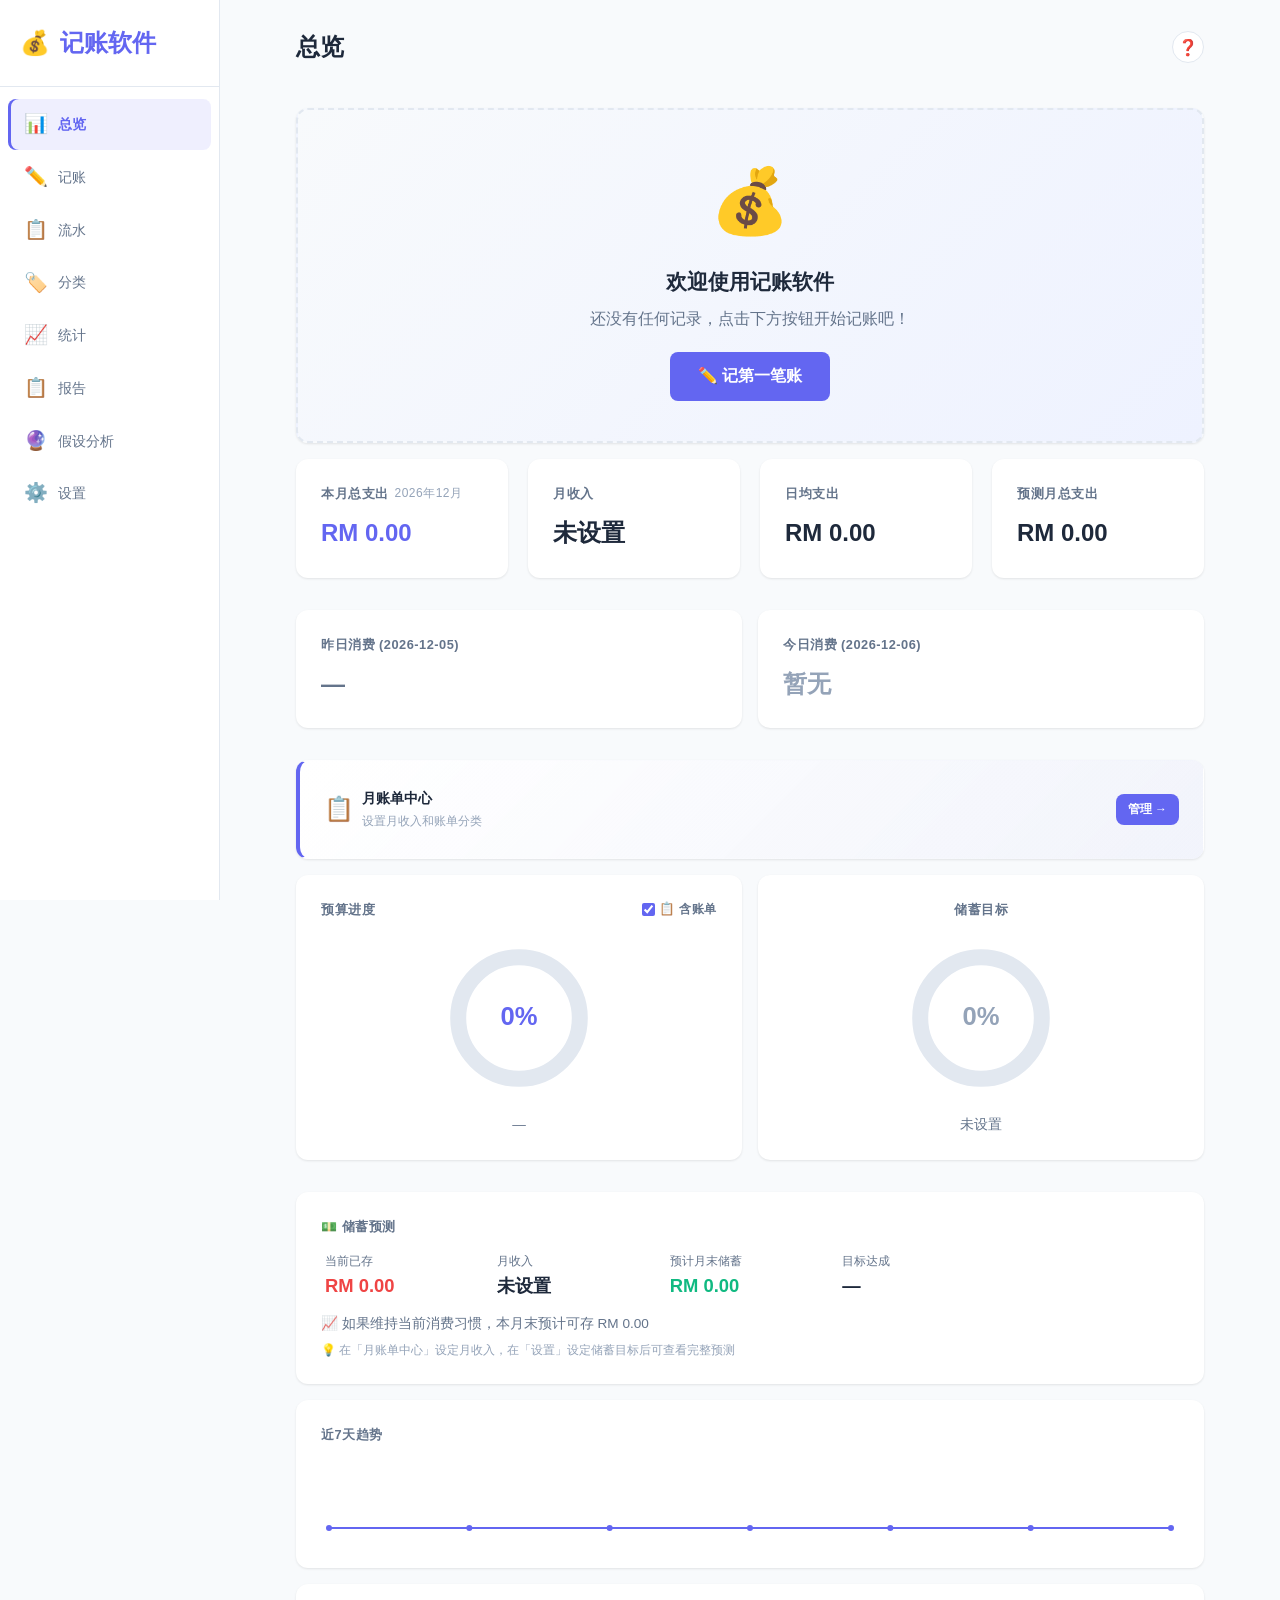
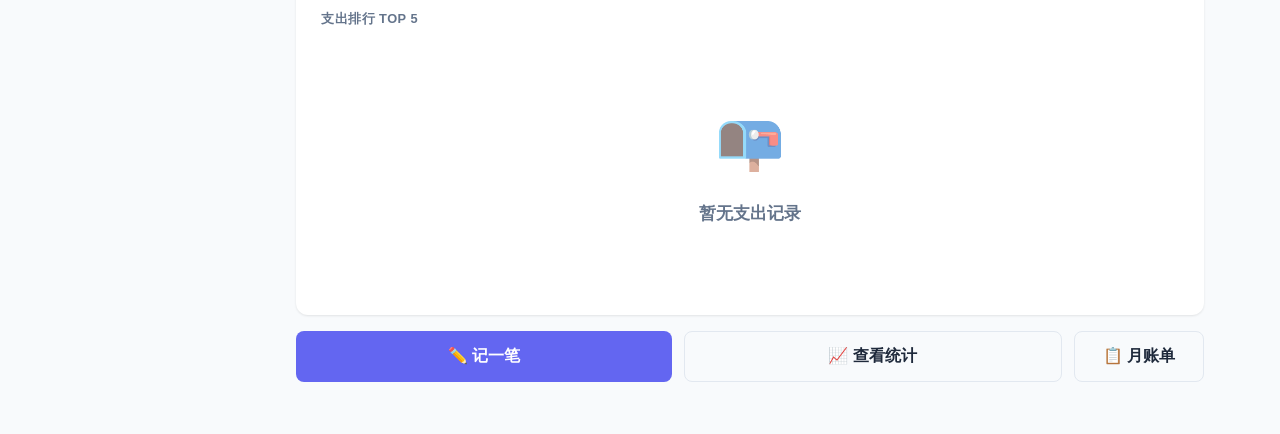
==== commit 2875852c: "fix: full code quality review fixes — security, stability, and robustness Critical fixes: - C1: PIN " ====
--- a/index.html
+++ b/index.html
@@ -1442,7 +1442,40 @@
   #page-report canvas { max-width: 100% !important; }
   #page-report .btn { display: none !important; }
 }
-/* ===== RESPONSIVE: TABLET (480px+) ===== */
+/* ===== RESPONSIVE: MOBILE (375px-480px) ===== */
+@media (max-width: 480px) {
+  .main-content {
+    padding: 0 12px 80px;
+    padding-top: var(--header-height);
+  }
+  .top-header {
+    padding: 12px 0 8px;
+  }
+  .top-header h1 { font-size: 1.1rem; }
+  .grid-4 { grid-template-columns: 1fr 1fr; gap: 8px; }
+  .grid-2 { grid-template-columns: 1fr; gap: 8px; }
+  .card { padding: 12px; margin-bottom: 10px; }
+  .card-title { font-size: 0.82rem; }
+  .text-xl { font-size: 1.1rem; }
+  .btn-lg { padding: 10px 16px; font-size: 0.85rem; }
+  .input-field { font-size: 0.82rem; padding: 8px 12px; }
+  .modal-title { font-size: 1rem; }
+  .report-container { padding: 0; }
+  .report-header-buttons .flex { flex-direction: column; align-items: stretch; }
+  .heatmap-grid { gap: 2px; }
+  .heatmap-day { width: 32px; height: 32px; font-size: 0.65rem; }
+  .heatmap-tooltip { font-size: 0.6rem; padding: 2px 4px; }
+  .chart-expand-inner { padding: 12px !important; width: 96% !important; }
+  .chart-expand-inner .heatmap-day { width: 38px !important; height: 38px !important; }
+  #pieChart { height: 200px !important; }
+  #lineChart { height: 200px !important; }
+  .nav-item { font-size: 0.65rem; padding: 4px 2px; }
+  .nav-item span:first-child { font-size: 1.1rem; }
+  .bills-list-item { flex-wrap: wrap; gap: 4px; }
+  .bills-amount-input { width: 80px; }
+}
+
+/* ===== RESPONSIVE: TABLET (481px+) ===== */
 @media (min-width: 481px) {
   .main-content {
     padding: 0 28px 28px;
@@ -1453,6 +1486,19 @@
   }
   .grid-4 { gap: 16px; }
   .card { padding: 20px; }
+}
+
+/* ===== RESPONSIVE: TABLET PORTRAIT (768px+) ===== */
+@media (min-width: 768px) {
+  .grid-4 { grid-template-columns: repeat(4, 1fr); gap: 16px; }
+  .grid-2 { grid-template-columns: repeat(2, 1fr); gap: 16px; }
+  .main-content {
+    padding: 0 32px 32px;
+    padding-top: var(--header-height);
+  }
+  .top-header h1 { font-size: 1.3rem; }
+  .card { padding: 20px; margin-bottom: 14px; }
+  .heatmap-day { width: 40px; height: 40px; font-size: 0.75rem; }
 }
 
 /* ===== RESPONSIVE: DESKTOP (1024px+) ===== */
@@ -1858,6 +1904,8 @@
   </nav>
 
   <script>
+try{
+// === 00-i18n.js ===
 /* ============================================================
    GLOBAL TRANSLATION ENGINE — i18n
    ============================================================ */
@@ -2032,8 +2080,12 @@
 })();
 
 })();
+
+}catch(e){console.error('[00-i18n.js] failed:', e)}
+try{
+// === 01-constants.js ===
 /* ============================================================
-   DATA LAYER — localStorage CRUD
+   CONSTANTS & UTILITY FUNCTIONS
    ============================================================ */
 (function() {
 'use strict';
@@ -2135,6 +2187,10 @@
   window.getStatsRange = getStatsRange;
   window.getPeriodDateRange = getPeriodDateRange;
 })();
+
+}catch(e){console.error('[01-constants.js] failed:', e)}
+try{
+// === 02-datastore.js ===
 /* ============================================================
    DataStore
    ============================================================ */
@@ -2255,6 +2311,9 @@
       this._data.lastActiveMonth = currentMonth;
     }
 
+    // Process any expired pending deletes from previous sessions (M2)
+    this._processPendingDeletes();
+
     this.save();
   },
 
@@ -2276,6 +2335,10 @@
   getRecord(id) { return this._data.records.find(r => r.id === id); },
 
   addRecord(record) {
+    // Fixed: validate amount field (M1)
+    if (typeof record.amount !== 'number' || !isFinite(record.amount)) {
+      record.amount = 0;
+    }
     record.id = uuid();
     record.createdAt = record.createdAt || new Date().toISOString();
     this._data.records.unshift(record);
@@ -2310,6 +2373,36 @@
     this.save();
   },
 
+  // Persist pending deletes to localStorage to survive page reload (M2)
+  _savePendingDelete() {
+    if (this._pendingDelete) {
+      try {
+        localStorage.setItem('budgetPendingDeletes', JSON.stringify({
+          id: this._pendingDelete.id,
+          deleteAt: Date.now() + 86400000 // 24 hours from now
+        }));
+      } catch(e) { /* ignore */ }
+    } else {
+      try { localStorage.removeItem('budgetPendingDeletes'); } catch(e) { /* ignore */ }
+    }
+  },
+
+  // Check for and finalize expired pending deletes on init (M2)
+  _processPendingDeletes() {
+    try {
+      var stored = localStorage.getItem('budgetPendingDeletes');
+      if (stored) {
+        var pending = JSON.parse(stored);
+        if (pending.deleteAt && Date.now() >= pending.deleteAt) {
+          // Also remove from records list if not already removed
+          this._data.records = this._data.records.filter(function(r) { return r.id !== pending.id; });
+          localStorage.removeItem('budgetPendingDeletes');
+          this._log('_processPendingDeletes', 'finalized id=' + pending.id);
+        }
+      }
+    } catch(e) { /* ignore */ }
+  },
+
   // Undo-capable delete: moves to pending buffer, scheduled for permanent removal
   softDeleteRecord(id) {
     const record = this.getRecord(id);
@@ -2324,6 +2417,7 @@
         this._pendingDelete.timeoutId = setTimeout(() => {
           this._finalizeDelete(id);
         }, 5000);
+        this._savePendingDelete();
         return this._pendingDelete.record;
       }
       // Different record: finalize the previous one immediately
@@ -2332,7 +2426,7 @@
     // Remove from records list
     this._data.records = this._data.records.filter(r => r.id !== id);
     this.save();
-    // Set pending
+    // Set pending with localStorage fallback (M2)
     this._pendingDelete = {
       id,
       record,
@@ -2340,6 +2434,7 @@
         this._finalizeDelete(id);
       }, 5000)
     };
+    this._savePendingDelete();
     return record;
   },
 
@@ -2557,7 +2652,8 @@
 
   // Budgets
   getBudgets() { return this._data.budgets; },
-  getBudget(month) { return this._data.budgets[month] || 0; },
+  // Fixed (m2): return undefined when no budget is set, so callers can distinguish "not set" from "set to 0"
+  getBudget(month) { return this._data.budgets[month] !== undefined ? this._data.budgets[month] : 0; },
   setBudget(month, amount) {
     this._data.budgets[month] = amount;
     this.save();
@@ -2575,7 +2671,8 @@
   setCategoryBudget(catId, month, amount, type) {
     const key = catId + ':' + month;
     if (!amount || amount <= 0) {
-      delete this._data.categoryBudgets[key];
+      // Fixed (M3): preserve type info when amount is 0, instead of deleting the key
+      this._data.categoryBudgets[key] = { value: 0, type: this.getCategoryBudget(catId, month).type || 'fixed' };
     } else {
       this._data.categoryBudgets[key] = { value: amount, type: type || 'fixed' };
     }
@@ -2637,8 +2734,10 @@
       const cat = catMap[r.categoryId] || { name: __('datastore.unknown'), icon: '❓' };
       const amount = r.amount.toFixed(2);
       const date = r.date || '';
-      const note = (r.note || '').replace(/"/g, '""');
-      return `${r.id},"${amount}","${cat.icon}${cat.name}","${date}","${note}","${r.createdAt}","${r.excludeFromAvg ? __('datastore.yes') : ''}"`;
+      // Fixed (m3): escape newlines in text fields for valid CSV
+      const safeNote = String(r.note || '').replace(/"/g, '""').replace(/\n/g, ' ').replace(/\r/g, ' ');
+      const safeCatName = String(cat.icon + cat.name).replace(/"/g, '""').replace(/\n/g, ' ').replace(/\r/g, ' ');
+      return `${r.id},"${amount}","${safeCatName}","${date}","${safeNote}","${r.createdAt}","${r.excludeFromAvg ? __('datastore.yes') : ''}"`;
     });
     return '\uFEFF' + header + '\n' + rows.join('\n');
   },
@@ -2755,29 +2854,35 @@
     const hash = await this._hashPin(pin, salt);
     return hash === storedHash;
   },
-  async setPin(pin) {
+  async setPin(pin, plainData) {
     const salt = crypto.getRandomValues(new Uint8Array(16));
     const hash = await this._hashPin(pin, salt);
     localStorage.setItem('budgetAppSalt', this._arrayBufferToHex(salt));
     localStorage.setItem('budgetAppPinHash', hash);
-    // Encrypt existing data
-    await this._encryptData(pin, salt);
+    // Fixed (C1): if plainData is passed directly, use it instead of reading from localStorage
+    if (plainData !== undefined) {
+      await this._encryptData(pin, salt, plainData);
+    } else {
+      await this._encryptData(pin, salt);
+    }
     // Remove plaintext data
     localStorage.removeItem('budgetAppData');
   },
   async changePin(oldPin, newPin) {
     const valid = await this.verifyPin(oldPin);
     if (!valid) return false;
-    // Decrypt with old pin first
+    // Fixed (C1): keep plaintext in memory, do NOT write to localStorage
     const saltHex = localStorage.getItem('budgetAppSalt');
     const salt = this._hexToArrayBuffer(saltHex);
     const plaintext = await this._decryptData(oldPin, salt);
+    // Remove old encrypted data
+    localStorage.removeItem('budgetAppDataEncrypted');
+    // Set new pin with plaintext passed directly in memory (C1)
     if (plaintext) {
-      localStorage.setItem('budgetAppData', plaintext);
-      localStorage.removeItem('budgetAppDataEncrypted');
+      await this.setPin(newPin, plaintext);
+    } else {
+      await this.setPin(newPin);
     }
-    // Set new pin (re-encrypts)
-    await this.setPin(newPin);
     return true;
   },
   async clearPin(oldPin) {
@@ -2794,11 +2899,16 @@
     }
     return true;
   },
-  async _encryptData(pin, salt) {
+  async _encryptData(pin, salt, data) {
+    // Fixed (C1): accept optional data parameter; fall back to localStorage
+    if (data === undefined) {
+      data = localStorage.getItem('budgetAppData');
+    }
+    if (!data) return;
     const key = await this._deriveKey(pin, salt);
+    // Note (i2): AES-GCM IV must be 12 bytes (96 bits) — crypto.getRandomValues ensures uniqueness.
+    // For production, consider checking iv.length === 12 or storing iv separately from ciphertext.
     const iv = crypto.getRandomValues(new Uint8Array(12));
-    const data = localStorage.getItem('budgetAppData');
-    if (!data) return;
     const encoded = new TextEncoder().encode(data);
     const encrypted = await crypto.subtle.encrypt(
       { name: 'AES-GCM', iv },
@@ -2928,6 +3038,10 @@
   window.DataStore.resetTagColor = DataStore.resetTagColor.bind(DataStore);
   window.DataStore.getAllTagColors = DataStore.getAllTagColors.bind(DataStore);
 })();
+
+}catch(e){console.error('[02-datastore.js] failed:', e)}
+try{
+// === 03-excel-export.js ===
 /* ============================================================
    EXCEL EXPORT — Generates a real .xlsx-compatible XML Spreadsheet
    with formulas (SUM, AVERAGE, MAX, MIN, IF, etc.) so the user
@@ -3446,6 +3560,10 @@
     'excel.filename.prefix': { zh: '记账数据', en: 'BudgetData' }
   });
 })();
+
+}catch(e){console.error('[03-excel-export.js] failed:', e)}
+try{
+// === 04-stats-engine.js ===
 /* ============================================================
    STATISTICS ENGINE
    ============================================================ */
@@ -3476,6 +3594,8 @@
       : this.getRecordsInMonth(month);
     records.forEach(r => {
       const d = new Date(r.date || r.createdAt);
+      // Fixed: skip records with invalid dates (M4)
+      if (isNaN(d.getTime())) return;
       const day = d.getDate();
       daily[day] = (daily[day] || 0) + r.amount;
     });
@@ -3507,7 +3627,9 @@
     const currentMonth = getMonthKey(now.toISOString());
     const daysPassed = month === currentMonth ? today : daysInMonth;
     const total = records.reduce((s, r) => s + r.amount, 0);
-    return daysPassed ? (total / daysPassed) * daysInMonth : 0;
+    // Fixed: guard against daysPassed=0 (first day of month) (M5)
+    if (daysPassed <= 0) return 0;
+    return (total / daysPassed) * daysInMonth;
   },
 
   getSavingsPrediction(month) {
@@ -3752,6 +3874,10 @@
   // === EXPORTS ===
   window.StatsEngine = StatsEngine;
 })();
+
+}catch(e){console.error('[04-stats-engine.js] failed:', e)}
+try{
+// === 05-simulation-engine.js ===
 /* ============================================================
    SIMULATION ENGINE — What-If projection calculations
    ============================================================ */
@@ -3825,7 +3951,9 @@
 
     // Get current daily average per category
     const getCurrentDailyAvg = (catId) => {
-      return daysPassed > 0 ? (categoryTotals[catId] || 0) / daysPassed : 0;
+      // Fixed: guard against daysPassed=0 (M6)
+      if (daysPassed <= 0) return 0;
+      return (categoryTotals[catId] || 0) / daysPassed;
     };
 
     // For each leaf category, compute projected spending
@@ -4018,6 +4146,10 @@
   // === EXPORTS ===
   window.SimulationEngine = SimulationEngine;
 })();
+
+}catch(e){console.error('[05-simulation-engine.js] failed:', e)}
+try{
+// === 06-router.js ===
 /* ============================================================
    ROUTER
    ============================================================ */
@@ -4050,10 +4182,15 @@
 let currentTab = 'overview';
 
 function navigateTo(tab) {
+  console.log('[NAV] navigateTo(' + tab + ') | currentTab:', currentTab, '| prevTab would be:', currentTab);
   if (tab === currentTab && tab !== 'add') {
     // Force re-render if page is empty (e.g., on initial load)
     const pageEl = document.getElementById('page-' + tab);
-    if (pageEl && pageEl.innerHTML.trim()) return;
+    if (pageEl && pageEl.innerHTML.trim()) {
+      console.log('[NAV] navigateTo -> early return (page already has content)');
+      return;
+    }
+    console.log('[NAV] navigateTo -> page empty, proceeding to render');
   }
   const prevTab = currentTab;
   currentTab = tab;
@@ -4072,6 +4209,7 @@
   // Update title
   document.getElementById('pageTitle').textContent = pageTitles[tab] || tab;
 
+  console.log('[NAV] rendering page:', tab);
   // Trigger render
   if (tab === 'overview') renderOverview();
   else if (tab === 'add') renderAddPage();
@@ -4085,21 +4223,37 @@
   applyI18nToDOM();
 }
 
-// Navigation event listeners
-document.querySelectorAll('.nav-item, .sidebar-item').forEach(el => {
-  el.addEventListener('click', () => {
-    const tab = el.dataset.tab;
-    if (tab) {
-      location.hash = '#' + tab;
-    }
+// Navigation event listeners — direct binding with DOM-ready guard (C2)
+function _bindNavClicks() {
+  var items = document.querySelectorAll('.nav-item, .sidebar-item');
+  console.log('[NAV] _bindNavClicks found', items.length, 'nav items');
+  items.forEach(function(el) {
+    el.addEventListener('click', function(e) {
+      var tab = el.dataset.tab;
+      console.log('[NAV] click', tab, '| hash ->', '#' + tab, '| e.target:', e.target.className);
+      if (tab) {
+        location.hash = '#' + tab;
+        console.log('[NAV] location.hash now:', location.hash);
+      }
+    });
   });
-});
+}
+console.log('[NAV] readyState:', document.readyState);
+if (document.readyState === 'loading') {
+  document.addEventListener('DOMContentLoaded', function() { console.log('[NAV] DOMContentLoaded -> _bindNavClicks'); _bindNavClicks(); });
+} else {
+  _bindNavClicks();
+}
 
   // === EXPORTS ===
   window.pageTitles = pageTitles;
   window.currentTab = currentTab;
   window.navigateTo = navigateTo;
 })();
+
+}catch(e){console.error('[06-router.js] failed:', e)}
+try{
+// === 07-ui-core.js ===
 /* ============================================================
    UI HELPERS
    ============================================================ */
@@ -4123,10 +4277,18 @@
 
 function showToast(message, type = 'success') {
   const container = document.getElementById('toastContainer');
+  // Fixed: use DOM API instead of innerHTML to prevent XSS (C3)
   const toast = document.createElement('div');
   toast.className = 'toast ' + type;
   const icons = { success: '✅', error: '❌', warning: '⚠️' };
-  toast.innerHTML = `<span>${icons[type] || 'ℹ️'}</span> ${message}`;
+  const iconSpan = document.createElement('span');
+  iconSpan.textContent = icons[type] || 'ℹ️';
+  toast.appendChild(iconSpan);
+  const space = document.createTextNode(' ');
+  toast.appendChild(space);
+  const msgSpan = document.createElement('span');
+  msgSpan.textContent = message;
+  toast.appendChild(msgSpan);
   container.appendChild(toast);
   setTimeout(() => {
     toast.style.opacity = '0';
@@ -4391,7 +4553,10 @@
 }
 
 function formatMoney(amount) {
-  return 'RM ' + Number(amount).toFixed(2).replace(/\B(?=(\d{3})+(?!\d))/g, ',');
+  // Fixed: handle NaN/undefined/null gracefully (M7)
+  const num = Number(amount);
+  if (!isFinite(num)) return '—';
+  return 'RM ' + num.toFixed(2).replace(/\B(?=(\d{3})+(?!\d))/g, ',');
 }
 
 function getCategoryFullPath(catId) {
@@ -4920,6 +5085,13 @@
   window.createAndSelectTag = createAndSelectTag;
   window.confirmTagPick = confirmTagPick;
 })();
+
+}catch(e){console.error('[07-ui-core.js] failed:', e)}
+try{
+// === 09-category-picker.js ===
+/* ============================================================
+   CATEGORY PICKER COMPONENT
+   ============================================================ */
 (function() {
 'use strict';
 
@@ -4982,15 +5154,18 @@
   window.selectedCategoryId = catId;
   const displayAdd = document.getElementById('addCategoryDisplay');
   const displayEdit = document.getElementById('editCategoryDisplay');
-  const html = `<span style="width:10px;height:10px;border-radius:50%;background:${cat.color};display:inline-block;vertical-align:middle"></span> ${escHtml(cat.icon)} ${escHtml(cat.name)}`;
-  if (displayAdd) {
-    displayAdd.innerHTML = html;
-    displayAdd.style.color = 'var(--text-primary)';
-  }
-  if (displayEdit) {
-    displayEdit.innerHTML = html;
-    displayEdit.style.color = 'var(--text-primary)';
-  }
+  // Use DOM API to avoid XSS via innerHTML (m5)
+  const setDisplay = function(el) {
+    if (!el) return;
+    el.innerHTML = '';
+    var dot = document.createElement('span');
+    dot.style.cssText = 'width:10px;height:10px;border-radius:50%;background:' + cat.color + ';display:inline-block;vertical-align:middle';
+    el.appendChild(dot);
+    el.appendChild(document.createTextNode(' ' + cat.icon + ' ' + cat.name));
+    el.style.color = 'var(--text-primary)';
+  };
+  setDisplay(displayAdd);
+  setDisplay(displayEdit);
   closeModal();
 }
 
@@ -5010,6 +5185,10 @@
   window.selectCategory = selectCategory;
 })();
 
+
+}catch(e){console.error('[09-category-picker.js] failed:', e)}
+try{
+// === 10-render-overview.js ===
 /* ============================================================
    RENDER: Overview
    ============================================================ */
@@ -5447,6 +5626,10 @@
     'overview.monthlyBills': { zh: '📋 月账单', en: '📋 Bills' }
   });
 })();
+
+}catch(e){console.error('[10-render-overview.js] failed:', e)}
+try{
+// === 11-theme-colors.js ===
 /* ===== THEME-AWARE COLORS ===== */
 (function() {
 'use strict';
@@ -5466,16 +5649,25 @@
   // === EXPORTS ===
   window.getThemeColors = getThemeColors;
 })();
+
+}catch(e){console.error('[11-theme-colors.js] failed:', e)}
+try{
+// === 12-budget-progress.js ===
 /* ===== BUDGET PROGRESS CARD ===== */
 (function() {
 'use strict';
 
-let budgetProgressSort = localStorage.getItem('budgetProgressSort') || 'usage';
-let budgetProgressView = localStorage.getItem('budgetProgressView') || 'solid';
+let budgetProgressSort = 'usage';
+let budgetProgressView = 'solid';
 let budgetMonitoredIds = null; // null = show all; array of category IDs
 
 function loadBudgetMonitored() {
-  const stored = localStorage.getItem('budgetMonitoredIds');
+  // Fixed: wrap localStorage access in try-catch (m6)
+  try {
+    budgetProgressSort = localStorage.getItem('budgetProgressSort') || 'usage';
+    budgetProgressView = localStorage.getItem('budgetProgressView') || 'solid';
+  } catch(e) { /* use defaults */ }
+  const stored = (function() { try { return localStorage.getItem('budgetMonitoredIds'); } catch(e) { return null; } })();
   if (stored) {
     try { budgetMonitoredIds = JSON.parse(stored); }
     catch(e) { budgetMonitoredIds = null; }
@@ -5860,6 +6052,10 @@
   window.renderBudgetProgressCard = renderBudgetProgressCard;
   window.renderBudgetProgressCardInner = renderBudgetProgressCardInner;
 })();
+
+}catch(e){console.error('[12-budget-progress.js] failed:', e)}
+try{
+// === 13-canvas-drawing.js ===
 /* ============================================================
    CANVAS DRAWING HELPERS
    ============================================================ */
@@ -5867,8 +6063,9 @@
 'use strict';
 function drawRing(canvasId, progress, color, label, overspendColor) {
   const canvas = document.getElementById(canvasId);
-  if (!canvas) return;
+  if (!canvas) return; // Fixed: guard against null canvas (m7)
   const ctx = canvas.getContext('2d');
+  if (!ctx) return; // Fixed: guard against missing canvas context (m7)
   const tc = getThemeColors();
   const rect = canvas.getBoundingClientRect();
   const dpr = window.devicePixelRatio || 1;
@@ -5987,6 +6184,10 @@
   window.drawRing = drawRing;
   window.drawSparkline = drawSparkline;
 })();
+
+}catch(e){console.error('[13-canvas-drawing.js] failed:', e)}
+try{
+// === 14-render-add.js ===
 /* ============================================================
    RENDER: Add Record Page
    ============================================================ */
@@ -6077,6 +6278,13 @@
     setTimeout(() => form.classList.remove('shake'), 500);
   }
 
+  // Fixed: validate amount is a finite number (M8)
+  if (!isFinite(amount) || amount < 0) {
+    showToast(__('addRecord.invalidAmount'), 'error');
+    amountEl.focus();
+    shakeForm();
+    return;
+  }
   if (!amount || amount <= 0) {
     showToast(__('addRecord.invalidAmount'), 'error');
     amountEl.focus();
@@ -6178,6 +6386,10 @@
   window.removeAddTag = removeAddTag;
 })();
 
+
+}catch(e){console.error('[14-render-add.js] failed:', e)}
+try{
+// === 15-render-records.js ===
 /* ============================================================
    RENDER: Records Page
    ============================================================ */
@@ -6185,11 +6397,11 @@
 'use strict';
 let recordsFilter = { keyword: '', categoryId: '', dateStart: '', dateEnd: '', amountMin: '', amountMax: '', overspentOnly: false, tags: [] };
 let recordsPage = 0;
-let compactRecordsView = JSON.parse(localStorage.getItem('budgetCompactView') || 'false');
+let compactRecordsView = (function() { try { return JSON.parse(localStorage.getItem('budgetCompactView') || 'false'); } catch(e) { return false; } })();
 let recordsPerPage = window.recordsPerPage = parseInt(localStorage.getItem('budgetRecordsPerPage') || '20');
 let batchMode = false;
 let selectedRecordIds = new Set();
-let recordsSort = JSON.parse(localStorage.getItem('budgetRecordsSort') || '[{"field":"date","dir":"desc"}]');
+let recordsSort = (function() { try { return JSON.parse(localStorage.getItem('budgetRecordsSort') || '[{"field":"date","dir":"desc"}]'); } catch(e) { return [{ field: 'date', dir: 'desc' }]; } })();
 
 function renderRecords() {
   logEvent('renderRecords', 'start');
@@ -6321,11 +6533,20 @@
     const descIds = DataStore.getDescendantIds(f.categoryId);
     records = records.filter(r => descIds.includes(r.categoryId));
   }
+  // Fixed: use Date objects for timezone-safe date comparison (m8)
   if (f.dateStart) {
-    records = records.filter(r => (r.date || r.createdAt) >= f.dateStart);
+    var startDate = new Date(f.dateStart + 'T00:00:00');
+    records = records.filter(function(r) {
+      var rd = new Date((r.date || r.createdAt).slice(0, 10) + 'T00:00:00');
+      return rd >= startDate;
+    });
   }
   if (f.dateEnd) {
-    records = records.filter(r => (r.date || r.createdAt) <= f.dateEnd + 'T23:59');
+    var endDate = new Date(f.dateEnd + 'T23:59:59');
+    records = records.filter(function(r) {
+      var rd = new Date((r.date || r.createdAt).slice(0, 10) + 'T00:00:00');
+      return rd <= endDate;
+    });
   }
   if (f.amountMin) {
     records = records.filter(r => r.amount >= parseFloat(f.amountMin));
@@ -7223,6 +7444,10 @@
   });
 })();
 
+
+}catch(e){console.error('[15-render-records.js] failed:', e)}
+try{
+// === 16-render-categories.js ===
 /* ============================================================
    RENDER: Categories Page
    ============================================================ */
@@ -7315,20 +7540,23 @@
   const amount = parseFloat(value) || 0;
   const budgetType = type || 'fixed';
   
-  // Validate: child budget cannot exceed parent's budget
+  // Validate: child budget cannot exceed parent's budget (m9)
   const cat = DataStore.getCategory(catId);
   if (cat && cat.parentId && amount > 0) {
     const parentBudget = DataStore.getCategoryBudget(cat.parentId, month).value || 0;
-    // Sum of all children's budgets (including this new one)
-    const siblings = DataStore.getChildren(cat.parentId);
-    let siblingSum = 0;
-    siblings.forEach(s => {
-      if (s.id === catId) return; // exclude current
-      const sb = DataStore.getCategoryBudget(s.id, month).value || 0;
-      siblingSum += sb;
-    });
-    if (siblingSum + amount > parentBudget) {
-      showToast(__('categories.budgetExceedParent', formatMoney(siblingSum + amount), formatMoney(parentBudget)), 'error');
+    // Recursively sum all descendant budgets (not just direct children) (m9)
+    var descendantBudgetSum = 0;
+    (function sumDescendantBudgets(parentId) {
+      var children = DataStore.getChildren(parentId);
+      children.forEach(function(child) {
+        if (child.id === catId) return; // exclude current
+        var cb = DataStore.getCategoryBudget(child.id, month).value || 0;
+        descendantBudgetSum += cb;
+        sumDescendantBudgets(child.id); // recurse into grandchildren
+      });
+    })(cat.parentId);
+    if (descendantBudgetSum + amount > parentBudget) {
+      showToast(__('categories.budgetExceedParent', formatMoney(descendantBudgetSum + amount), formatMoney(parentBudget)), 'error');
       return;
     }
   }
@@ -7990,6 +8218,10 @@
     'categories.edit.delete': { zh: '🗑️ 删除', en: '🗑️ Delete' }
   });
 })();
+
+}catch(e){console.error('[16-render-categories.js] failed:', e)}
+try{
+// === 17-stats-charts.js ===
 /* ============================================================
    RENDER: Statistics Page
    ============================================================ */
@@ -8004,9 +8236,9 @@
 let waffleIncludeUntagged = localStorage.getItem('budgetWaffleIncludeUntagged') !== 'false';
 let waffleCells = [];
 let waffleTagData = [];
-var waffleSelectedMonth = '';
-var _hoverAnimId = null;
-var _hoverState = { tagIndex: -1, progress: 0, active: false };
+let waffleSelectedMonth = '';
+let _hoverAnimId = null;
+let _hoverState = { tagIndex: -1, progress: 0, active: false };
 
 function getDrillCategory() {
   return statsDrillStack.length > 0 ? statsDrillStack[statsDrillStack.length - 1] : null;
@@ -8575,59 +8807,8 @@
   }
 }
 
-function refreshOverviewBudget() {
-  const now = new Date();
-  const month = getMonthKey(now.toISOString());
-  const includeBills = isBillToggleChecked('overviewBudget');
-  const monthTotal = includeBills ? StatsEngine.getMonthTotal(month) : StatsEngine.getVariableSpending(month);
-  const budget = DataStore.getMonthlyIncome(month) || DataStore.getBudget(month);
-  if (!budget) return;
-
-  const totalBills = DataStore.getBillTotal(month);
-  const savingsTarget = DataStore.getSavingsTarget();
-  const percentBase = DataStore.getPercentBase();
-  const netDisposable = Math.max(0, budget - totalBills);
-  const baseAmount = percentBase === 'net' ? netDisposable : budget;
-  const targetAmount = (() => {
-    const t = savingsTarget;
-    if (t.type === 'fixed') return t.fixedAmount || 0;
-    if (t.type === 'percent') return baseAmount * (t.percent || 0) / 100;
-    return 0;
-  })();
-  const spendableBudget = Math.max(0, netDisposable - targetAmount);
-  const budgetPct = includeBills
-    ? (budget > 0 ? (monthTotal / budget) * 100 : 0)
-    : (spendableBudget > 0 ? (monthTotal / spendableBudget) * 100 : 0);
-
-  // Redraw ring
-  const budgetOverspend = budgetPct > 100;
-  drawRing('budgetRing', Math.min(budgetPct, 200) / 100, budgetOverspend ? '#EF4444' : '#6366F1',
-    (budgetOverspend ? '+' : '') + budgetPct.toFixed(0) + '%', '#EF4444');
-
-  // Update label below ring
-  const parent = document.getElementById('budgetRing')?.parentElement;
-  if (!parent) return;
-  const labelEl = parent.querySelector('.text-sm.text-secondary');
-  if (labelEl) {
-    labelEl.textContent = budgetPct > 100
-      ? __('stats.overspent') + ' ' + formatMoney(monthTotal - (includeBills ? budget : spendableBudget))
-      : formatMoney(monthTotal) + ' / ' + formatMoney(includeBills ? budget : spendableBudget);
-    labelEl.style.color = budgetPct > 100 ? 'var(--danger)' : '';
-    labelEl.style.fontWeight = budgetPct > 100 ? '600' : '';
-  }
-
-  // Update bottom formula text
-  const formulaEl = parent.querySelector('.text-xs.text-muted');
-  if (formulaEl) {
-    formulaEl.remove();
-  }
-  if (targetAmount > 0 && budget > 0) {
-    const newFormula = document.createElement('div');
-    newFormula.className = 'text-xs text-muted mt-4';
-    newFormula.textContent = `${__('stats.monthlyIncome')} ${formatMoney(budget)}` + (totalBills > 0 ? ` − ${__('stats.bills')} ${formatMoney(totalBills)}` : '') + ` − ${__('stats.savings')} ${formatMoney(targetAmount)} = ${__('stats.dailyAvailable')} ${formatMoney(spendableBudget)}`;
-    parent.appendChild(newFormula);
-  }
-}
+// Note: refreshOverviewBudget is defined in 10-render-overview.js and exported there.
+// This duplicate definition was removed (C4).
 
 function refreshPieChart() {
   const isCustom = useCustomRange();
@@ -10503,7 +10684,6 @@
   window.toggleBillFilter = toggleBillFilter;
   window.isBillToggleChecked = isBillToggleChecked;
   window.refreshPieChart = refreshPieChart;
-  window.refreshOverviewBudget = refreshOverviewBudget;
   window.renderStats = renderStats;
   window.changeStatsMonth = changeStatsMonth;
   window.changeStatsCustom = changeStatsCustom;
@@ -10529,6 +10709,10 @@
   window.exportWafflePNG = exportWafflePNG;
   window.changeWaffleMonth = changeWaffleMonth;
 })();
+
+}catch(e){console.error('[17-stats-charts.js] failed:', e)}
+try{
+// === 18-render-settings.js ===
 /* ============================================================
    RENDER: Settings Page
    ============================================================ */
@@ -11334,6 +11518,10 @@
   window.refreshStatsAudit = refreshStatsAudit;
   window.deleteTag = deleteTag;
 })();
+
+}catch(e){console.error('[18-render-settings.js] failed:', e)}
+try{
+// === 19-render-report.js ===
 /* ============================================================
    RENDER: Report Page
    ============================================================ */
@@ -11411,7 +11599,7 @@
         <div class="flex items-center gap-12" style="flex-wrap:wrap">
           <div class="flex items-center gap-8">
           <label class="text-sm text-secondary">${isRolling ? __('report.selectPeriod') : __('report.selectMonth')}</label>
-          <input type="month" id="reportMonthInput" class="input-field" style="width:160px" value="${isRolling ? month : month}" onchange="changeReportMonth(this.value)">
+          <input type="month" id="reportMonthInput" class="input-field" style="width:160px" value="${month}" onchange="changeReportMonth(this.value)">
           </div>
           <button class="btn btn-outline" onclick="printReport()">${__('report.printReport')}</button>
         </div>
@@ -11619,6 +11807,10 @@
     'report.predictionSetupHint': { zh: '💡 在「月账单中心」设定月收入，在「设置」设定储蓄目标后可查看完整预测。', en: '💡 Set income in Bills Center & savings target in Settings for full forecast.' }
   });
 })();
+
+}catch(e){console.error('[19-render-report.js] failed:', e)}
+try{
+// === 20-what-if.js ===
 /* ============================================================
    🔮 假设分析 — What-If Simulation Page
    ============================================================ */
@@ -12470,6 +12662,10 @@
   });
 
 })();
+
+}catch(e){console.error('[20-what-if.js] failed:', e)}
+try{
+// === 21-month-rollover.js ===
 /* ============================================================
    MONTH ROLLOVER DETECTION
    ============================================================ */
@@ -12513,12 +12709,12 @@
   const year = currentMonth.split('-')[0];
   const mon = currentMonth.split('-')[1];
   showModal(`
-    <div class="modal-title">' + __('rollover.title') + '</div>
+    <div class="modal-title">${__('rollover.title')}</div>
     <div style="padding:8px 0 16px">
       <p style="margin-bottom:12px">${__('rollover.message', formatMoney(total))}</p>
       <div class="flex flex-col gap-8">
-        <button class="btn btn-primary" onclick="closeModal();openBillsCenter()">' + __('rollover.adjustBtn') + '</button>
-        <button class="btn btn-ghost" onclick="closeModal();if(currentTab==='overview')renderOverview();else if(currentTab==='stats')renderStats();">' + __('rollover.keepBtn') + '</button>
+        <button class="btn btn-primary" onclick="closeModal();openBillsCenter()">${__('rollover.adjustBtn')}</button>
+        <button class="btn btn-ghost" onclick="closeModal();if(currentTab==='overview')renderOverview();else if(currentTab==='stats')renderStats();">${__('rollover.keepBtn')}</button>
       </div>
     </div>
   `);
@@ -12536,44 +12732,67 @@
   window.checkMonthRollover = checkMonthRollover;
   window.showBillRolloverReminder = showBillRolloverReminder;
 })();
+
+}catch(e){console.error('[21-month-rollover.js] failed:', e)}
+try{
+// === 22-init.js ===
 /* ============================================================
    INITIALIZATION
    ============================================================ */
 (function() {
 'use strict';
-DataStore.init();
-
-// Check if PIN is required
-if (window._pinRequired) {
-  showPinModal();
+
+// Fixed: wrap init in function with DOMContentLoaded guard (M10)
+function _bootstrap() {
+  console.log('[INIT] _bootstrap start | DataStore.init()');
+  DataStore.init();
+  console.log('[INIT] _bootstrap DataStore.init done | _pinRequired:', !!window._pinRequired);
+
+  // Check if PIN is required
+  if (window._pinRequired) {
+    console.log('[INIT] PIN required -> showPinModal');
+    showPinModal();
+  } else {
+    checkMonthRollover();
+    applyTheme();
+  }
+  console.log('[INIT] _bootstrap complete');
+}
+
+// Guard: wait for DOM to be ready before initializing (M10)
+console.log('[INIT] readyState:', document.readyState);
+if (document.readyState === 'loading') {
+  document.addEventListener('DOMContentLoaded', function() { console.log('[INIT] DOMContentLoaded -> _bootstrap'); _bootstrap(); });
 } else {
-  checkMonthRollover();
-
-  // Apply saved theme
-  applyTheme();
-}
-
-// Function to re-init app after PIN unlock
+  _bootstrap();
+}
+
+// Function to re-init app after PIN unlock (name kept for external callers)
 function initApp() {
+  console.log('[INIT] initApp() called');
   window._pinRequired = false;
   checkMonthRollover();
   applyTheme();
   handleHash();
   applyI18nToDOM();
+  console.log('[INIT] initApp() complete');
 }
 
 // Start auto-lock & activity monitoring
-if (typeof bindActivityListeners === 'function') bindActivityListeners();
-if (typeof startInactivityCheck === 'function') startInactivityCheck();
+if (typeof bindActivityListeners === 'function') { console.log('[INIT] bindActivityListeners() called'); bindActivityListeners(); }
+if (typeof startInactivityCheck === 'function') { console.log('[INIT] startInactivityCheck() called'); startInactivityCheck(); }
 
 // Handle hash-based routing
 function handleHash() {
   const hash = location.hash.slice(1) || 'overview';
+  console.log('[INIT] handleHash | location.hash:', location.hash, '| parsed hash:', hash, '| currentTab:', window.currentTab);
   navigateTo(hash);
 }
 
-window.addEventListener('hashchange', handleHash);
+console.log('[INIT] registering hashchange + load listeners');
+window.addEventListener('hashchange', function() { console.log('[INIT] hashchange fired | hash:', location.hash); handleHash(); });
 window.addEventListener('load', () => {
+  console.log('[INIT] load event fired');
   handleHash();
   applyI18nToDOM();
   // Re-draw charts on resize
@@ -12610,6 +12829,10 @@
   window.handleHash = handleHash;
   window.initApp = initApp;
 })();
+
+}catch(e){console.error('[22-init.js] failed:', e)}
+try{
+// === 23-lan-sync.js ===
 /* ============================================================
    LAN SYNC — WebRTC P2P (zero server, manual signaling)
    ============================================================ */
@@ -12633,8 +12856,13 @@
     for (var i = 0; i < len; i++) bytes[i] = s.charCodeAt(i);
     return bytes;
   }
+  // Fixed: feature-detect CompressionStream for Safari <16.4 compatibility (M11)
+  if (typeof CompressionStream === 'undefined') {
+    console.log('[LANSync] CompressionStream not supported, using plain text transfer');
+  }
+
   async function compressStr(str) {
-    if (!window.CompressionStream) return str; // fallback
+    if (typeof CompressionStream === 'undefined') return str; // fallback for Safari <16.4
     try {
       var bytes = new TextEncoder().encode(str);
       var blob = await new Response(
@@ -12644,7 +12872,7 @@
     } catch (e) { return str; }
   }
   async function decompressStr(b64) {
-    if (!window.CompressionStream || b64.indexOf('\n') !== -1) return b64; // fallback: not compressed
+    if (typeof DecompressionStream === 'undefined' || b64.indexOf('\n') !== -1) return b64; // fallback: not compressed or unsupported
     try {
       var blob2 = await new Response(
         new Blob([_bytesFromB64(b64)]).stream().pipeThrough(new DecompressionStream('gzip'))
@@ -13275,6 +13503,10 @@
   });
 
 })();
+
+}catch(e){console.error('[23-lan-sync.js] failed:', e)}
+try{
+// === 24-diagnostics.js ===
 /* ============================================================
    DIAGNOSTICS — Operation Logging & Data Verification
    ============================================================ */
@@ -13333,6 +13565,9 @@
   wrapDataStoreMethod(methodName) {
     const original = DataStore[methodName];
     if (typeof original !== 'function') return;
+    // Fixed: prevent recursive wrapping chain (m11)
+    if (original.__wrapped) return;
+    original.__wrapped = true;
     
     DataStore[methodName] = function(...args) {
       // Snapshot before
@@ -13489,10 +13724,11 @@
 methodsToWrap.forEach(m => DIAG.wrapDataStoreMethod(m));
 
 // === Also wrap StatsEngine to trace which records contribute ===
+// Fixed: only log when debug mode is enabled (i7)
 const originalGetRecordsInMonth = StatsEngine.getRecordsInMonth;
 StatsEngine.getRecordsInMonth = function(month) {
   const records = originalGetRecordsInMonth.call(this, month);
-  console.log('[DIAG] StatsEngine.getRecordsInMonth("' + month + '") → ' + records.length + ' records:',
+  if (window._debugMode) console.log('[DIAG] StatsEngine.getRecordsInMonth("' + month + '") → ' + records.length + ' records:',
     records.map(r => ({ id: r.id, amount: r.amount, catId: r.categoryId, date: r.date })));
   return records;
 };
@@ -13500,15 +13736,17 @@
 const originalGetMonthTotal = StatsEngine.getMonthTotal;
 StatsEngine.getMonthTotal = function(month) {
   const total = originalGetMonthTotal.call(this, month);
-  const records = this.getRecordsInMonth(month);
-  console.log('[DIAG] StatsEngine.getMonthTotal("' + month + '") → RM' + total + ' from ' + records.length + ' records');
+  if (window._debugMode) {
+    const records = this.getRecordsInMonth(month);
+    console.log('[DIAG] StatsEngine.getMonthTotal("' + month + '") → RM' + total + ' from ' + records.length + ' records');
+  }
   return total;
 };
 
 const originalGetCategoryTotals = StatsEngine.getCategoryTotals;
 StatsEngine.getCategoryTotals = function(month) {
   const result = originalGetCategoryTotals.call(this, month);
-  console.log('[DIAG] StatsEngine.getCategoryTotals("' + month + '") → ' + Object.keys(result).length + ' categories');
+  if (window._debugMode) console.log('[DIAG] StatsEngine.getCategoryTotals("' + month + '") → ' + Object.keys(result).length + ' categories');
   return result;
 };
 
@@ -13592,6 +13830,10 @@
     'diag.delete': { zh: '🗑️ 删除', en: '🗑️ Delete' }
   });
 })();
+
+}catch(e){console.error('[24-diagnostics.js] failed:', e)}
+try{
+// === 25-page-guides.js ===
 /* ============================================================
    PAGE GUIDES
    ============================================================ */
@@ -14868,6 +15110,8 @@
 });
 })();
 
+}catch(e){console.error('[25-page-guides.js] failed:', e)}
+
 </script>
 </body>
 </html>
